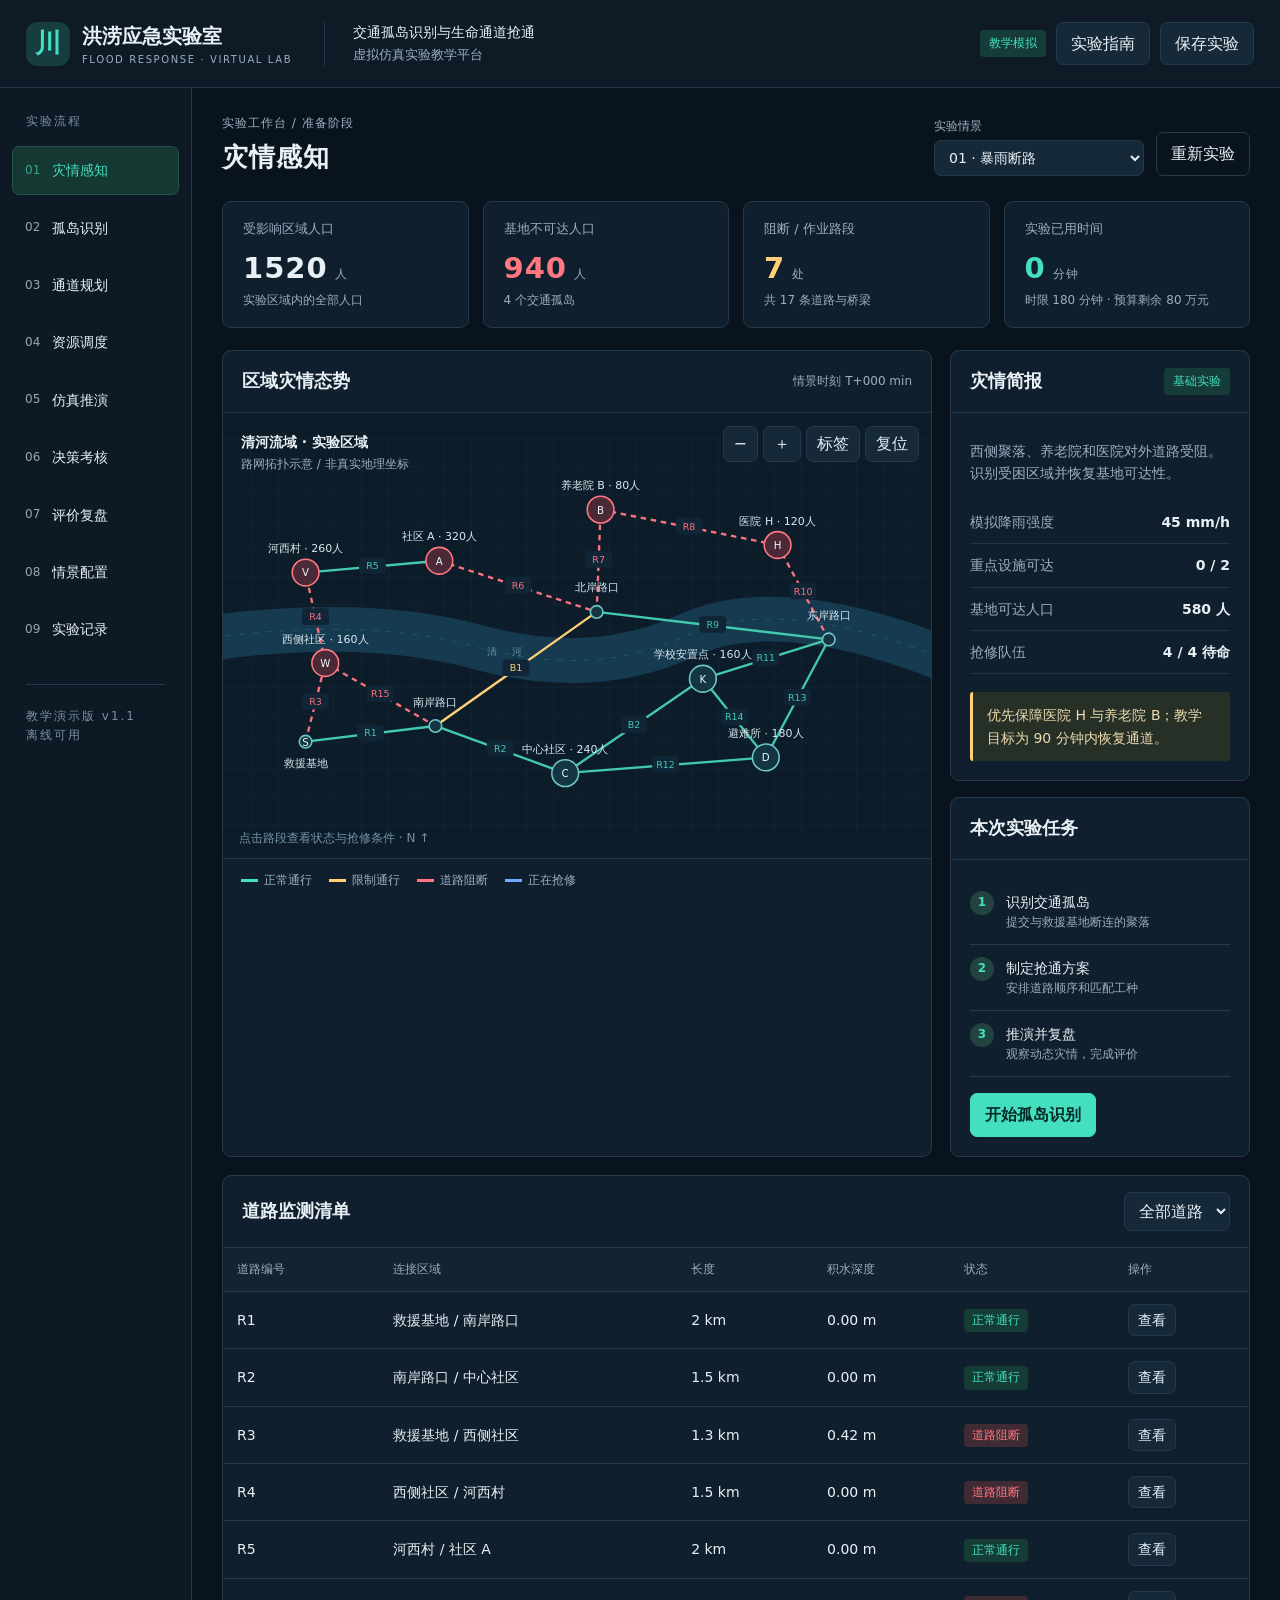
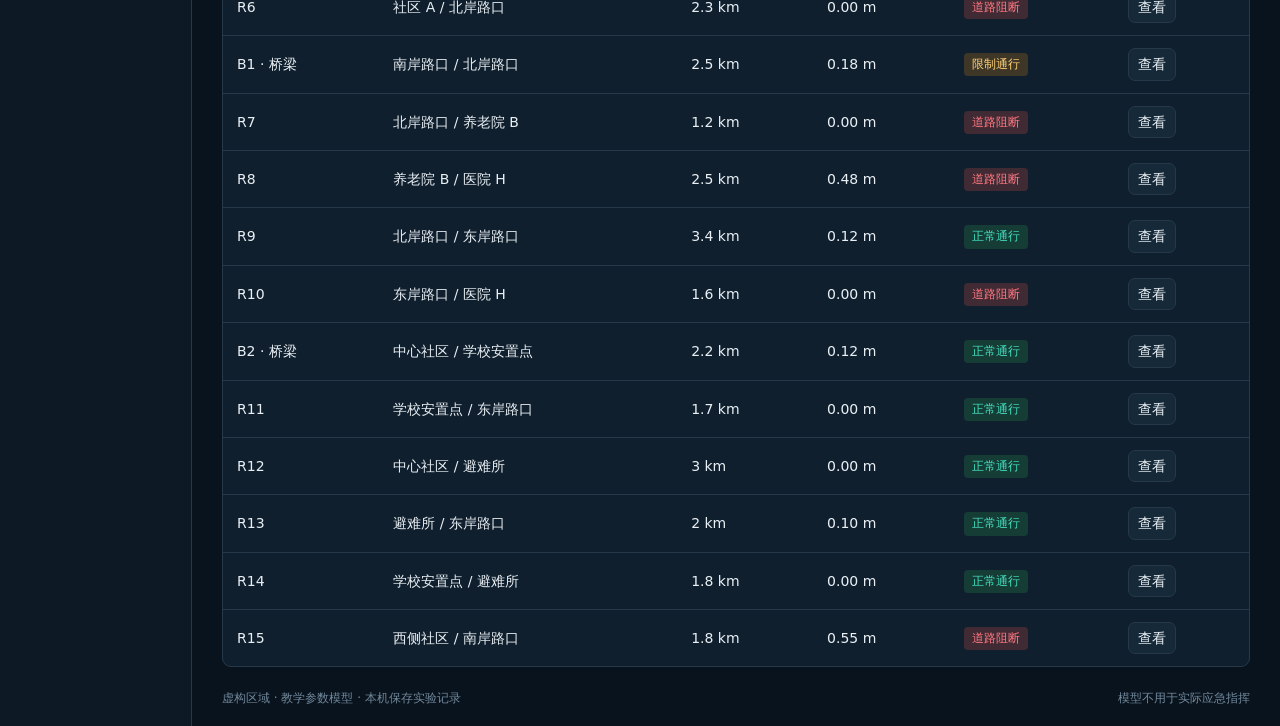
==== index.html @ a4cff1d1 "Add files via upload" ====
<!doctype html>
<html lang="zh-CN"><head><meta charset="UTF-8"><meta name="viewport" content="width=device-width,initial-scale=1"><meta name="description" content="洪涝灾害交通孤岛识别与生命通道抢通虚拟仿真实验教学平台"><title>洪涝应急 · 虚拟仿真实验教学平台</title><link rel="icon" href="data:image/svg+xml,%3Csvg xmlns='http://www.w3.org/2000/svg' viewBox='0 0 32 32'%3E%3Crect width='32' height='32' rx='8' fill='%230b2030'/%3E%3Cpath d='M6 23L14 8h5l7 15M10 18h13' fill='none' stroke='%2343dfbf' stroke-width='3'/%3E%3C/svg%3E"><link rel="stylesheet" href="style.css"><link rel="stylesheet" href="assessment.css"></head>
<body><header><a class="brand" href="#overview"><span class="brandmark">川</span><span>洪涝应急实验室<small>FLOOD RESPONSE · VIRTUAL LAB</small></span></a><div class="platform-name">交通孤岛识别与生命通道抢通<br><span>虚拟仿真实验教学平台</span></div><div class="header-actions"><span class="tag">教学模拟</span><button data-action="help">实验指南</button><button data-action="save">保存实验</button></div></header>
<div class="shell"><nav aria-label="实验模块" id="nav"></nav><main><div class="topline"><div><div class="eyebrow" id="breadcrumb">实验工作台 / 灾情感知</div><h1 id="page-title">灾情总览</h1></div><div class="experiment-controls"><label>实验情景<select id="scenario" aria-label="实验情景"></select></label><button data-action="reset" class="subtle">重新实验</button></div></div><section id="metrics" class="metrics" aria-label="实时指标"></section><div id="content"></div><footer>虚构区域 · 教学参数模型 · 本机保存实验记录 <span>模型不用于实际应急指挥</span></footer></main></div>
<div id="toast" role="status" aria-live="polite"></div><dialog id="dialog"><div id="dialog-content"></div><button data-action="close-dialog" class="dialog-close" aria-label="关闭">×</button></dialog><input type="file" id="import-file" accept="application/json,.json" hidden><script src="engine.js"></script><script src="assessment.js"></script><script src="assessment-ui.js"></script><script src="app.js"></script></body></html>
---- style.css ----
:root{color-scheme:dark;--bg:#09131d;--panel:#101f2d;--panel2:#142637;--line:#26394a;--text:#e9f0f5;--muted:#9aafbf;--accent:#43dfbf;--blue:#6faaff;--red:#ff7881;--amber:#ffd078}*{box-sizing:border-box}body{margin:0;background:var(--bg);color:var(--text);font:16px/1.6 'Microsoft YaHei','PingFang SC',system-ui,sans-serif}button,input,select,textarea{font:inherit}button,select,input,textarea{border:1px solid var(--line);background:#162938;color:var(--text);border-radius:7px}button{cursor:pointer;padding:8px 14px;transition:background .15s,border-color .15s}button:hover{background:#244254;border-color:#628297}button:disabled{cursor:not-allowed;opacity:.45}button.primary{background:var(--accent);border-color:var(--accent);color:#062a25;font-weight:700}button.danger{color:var(--red)}button.subtle{background:transparent}button.small{padding:4px 9px;font-size:14px}input,select{padding:8px 10px;max-width:100%}input[type=checkbox]{accent-color:var(--accent);width:18px;height:18px}input[type=range]{padding:0;width:100%;accent-color:var(--accent)}textarea{padding:12px;width:100%;min-height:110px;resize:vertical}a{color:inherit;text-decoration:none}:focus-visible{outline:2px solid var(--accent);outline-offset:4px}header{min-height:88px;padding:16px 26px;display:flex;align-items:center;gap:32px;border-bottom:1px solid var(--line);background:#0e1b27}.brand{display:flex;gap:12px;align-items:center;font-size:20px;font-weight:700;white-space:nowrap}.brandmark{display:grid;place-items:center;background:#163e40;color:var(--accent);font-size:26px;width:44px;height:44px;border-radius:12px}.brand small{display:block;font-size:10px;letter-spacing:1.6px;color:var(--muted);font-weight:400}.platform-name{font-size:14px;border-left:1px solid var(--line);padding-left:28px}.platform-name span{color:var(--muted);font-size:13px}.header-actions{margin-left:auto;display:flex;align-items:center;gap:10px}.tag{font-size:12px;padding:4px 9px;background:#153c39;color:var(--accent);border-radius:4px;white-space:nowrap}.shell{display:grid;grid-template-columns:192px minmax(0,1fr);min-height:calc(100vh - 89px)}nav{padding:24px 12px;background:#0d1924;border-right:1px solid var(--line)}.nav-caption{font-size:12px;letter-spacing:2px;color:#7991a3;margin:0 14px 15px}nav button{display:flex;width:100%;text-align:left;align-items:center;gap:12px;margin-bottom:9px;background:transparent;border:1px solid transparent;padding:12px;font-size:14px}nav button.active{background:#163833;color:var(--accent);border-color:#265149}nav .num{font-size:12px;opacity:.65}nav .nav-bottom{margin-top:30px;border-top:1px solid var(--line);padding-top:22px}main{min-width:0;padding:26px 30px 12px}.topline{display:flex;align-items:center;justify-content:space-between;gap:20px;margin-bottom:22px}.eyebrow{color:var(--muted);font-size:12px;letter-spacing:1px}h1{font-size:26px;margin:4px 0 0;letter-spacing:1px}h2{font-size:18px;margin:0}h3{font-size:16px;margin:0 0 12px}p{margin:8px 0 16px}.experiment-controls{display:flex;align-items:end;gap:12px}.experiment-controls label{display:grid;gap:4px;color:var(--muted);font-size:12px}.experiment-controls select{font-size:14px;min-width:210px}.metrics{display:grid;grid-template-columns:repeat(4,1fr);gap:14px;margin-bottom:22px}.metric{padding:17px 20px;background:var(--panel);border:1px solid var(--line);border-radius:9px}.metric .label{font-size:13px;color:var(--muted)}.metric strong{display:block;font-size:29px;font-weight:600;letter-spacing:1px;margin-top:5px}.metric small{font-size:12px;margin-left:7px;font-weight:400;color:var(--muted)}.metric .sub{font-size:12px;color:var(--muted)}.red{color:var(--red)}.green{color:var(--accent)}.amber{color:var(--amber)}.blue{color:var(--blue)}.workspace{display:grid;grid-template-columns:minmax(0,1fr) 300px;gap:18px}.panel{border:1px solid var(--line);border-radius:9px;background:var(--panel);overflow:hidden}.panel-head{padding:16px 19px;display:flex;align-items:center;justify-content:space-between;gap:10px;border-bottom:1px solid var(--line)}.panel-head small{color:var(--muted);font-size:12px}.panel-body{padding:19px}.map-panel{position:relative;min-height:445px;background:#0c1c29}.map-header{position:absolute;top:16px;left:18px;z-index:1;pointer-events:none}.map-header strong{font-size:14px}.map-header small{display:block;color:var(--muted);font-size:12px}.map-actions{position:absolute;right:12px;top:13px;display:flex;gap:5px;z-index:1}.map-actions button{padding:4px 10px}.map{width:100%;height:445px;display:block}.map text{font-family:inherit;pointer-events:none}.map .edge{cursor:pointer}.map .edge:hover .road{stroke-width:8}.map .node{cursor:pointer}.map .node:hover circle{stroke:#fff;stroke-width:3}.map-caption{position:absolute;bottom:10px;left:16px;font-size:12px;color:#7492a9}.legend{display:flex;flex-wrap:wrap;gap:17px;padding:12px 18px;font-size:12px;color:var(--muted);border-top:1px solid var(--line)}.legend i{display:inline-block;width:17px;height:3px;vertical-align:middle;margin-right:6px;background:var(--accent)}.legend .blocked{background:var(--red)}.legend .limited{background:var(--amber)}.legend .repair{background:var(--blue)}.stack{display:grid;gap:16px;align-content:start}.stat-row{display:flex;justify-content:space-between;align-items:center;padding:10px 0;border-bottom:1px solid #233340;font-size:14px;gap:12px}.stat-row:last-child{border:0}.stat-row span:first-child{color:var(--muted)}.notice{padding:12px 14px;background:#263026;border-left:3px solid var(--amber);font-size:14px;color:#eddaaf;border-radius:3px}.hint{color:var(--muted);font-size:14px}.muted{color:var(--muted)}.actions{display:flex;gap:9px;flex-wrap:wrap;align-items:center;margin-top:16px}.actions:first-child{margin-top:0}.two-col{display:grid;grid-template-columns:1fr 1fr;gap:18px}.three-col{display:grid;grid-template-columns:repeat(3,1fr);gap:16px}.spaced{margin-top:18px}.table-wrap{overflow:auto}table{border-collapse:collapse;width:100%;font-size:14px}th,td{padding:12px 14px;text-align:left;border-bottom:1px solid var(--line);white-space:nowrap}th{font-size:12px;color:var(--muted);font-weight:400;background:#122331}tr:last-child td{border:0}td input{width:80px}td select{max-width:140px}.badge{display:inline-flex;font-size:12px;gap:5px;padding:2px 8px;border-radius:4px;background:#213547}.badge.blocked{color:var(--red);background:#402a34}.badge.open{color:var(--accent);background:#163c36}.badge.limited{color:var(--amber);background:#3e3727}.badge.repair{color:var(--blue);background:#203953}.select-card{display:flex;align-items:center;gap:12px;padding:14px;border:1px solid var(--line);border-radius:7px;margin-bottom:10px;background:#142533}.select-card:has(input:checked){border-color:var(--accent);background:#173932}.select-card small{display:block;color:var(--muted);font-size:12px}.route-result{border:1px solid #2f6960;padding:16px;border-radius:7px;background:#123630;margin-top:18px}.form-grid{display:grid;grid-template-columns:1fr 1fr;gap:16px}.field{display:grid;gap:7px;font-size:14px}.field span{color:var(--muted)}.field.full{grid-column:1/-1}.form-grid input{width:100%}.order-list{list-style:none;padding:0;margin:0}.order-list li{display:flex;align-items:center;gap:12px;padding:13px 0;border-bottom:1px solid var(--line)}.order-list .order{color:var(--accent);font-size:20px;width:28px}.order-list .grow{flex:1}.grow small{display:block;color:var(--muted);font-size:12px}.log{max-height:280px;overflow:auto}.log-item{border-left:2px solid #365361;padding:3px 12px 15px;font-size:14px}.log-item time{display:block;font-size:12px;color:var(--accent)}progress{width:100%;height:7px;accent-color:var(--accent)}.crew{padding:14px;background:#142636;border-radius:7px;margin-bottom:12px}.crew-top{display:flex;justify-content:space-between;gap:10px;font-size:14px;margin-bottom:6px}.crew small{font-size:12px;color:var(--muted)}.simulation-toolbar{display:flex;gap:10px;align-items:center;flex-wrap:wrap;padding:16px;background:#142938;border-bottom:1px solid var(--line)}.clock{font:600 24px/1.3 Consolas,monospace;color:var(--accent);margin-right:auto}.clock small{font:12px 'Microsoft YaHei';color:var(--muted);display:block}.chart{width:100%;height:160px}.score{font-size:64px;font-weight:600;color:var(--accent);line-height:1.2}.score small{font-size:18px;color:var(--muted)}.score-card{text-align:center;padding:30px 20px;background:radial-gradient(ellipse at top,#194740,#101f2d 80%)}.score-bars>div{margin:15px 0}.score-bars .row{display:flex;justify-content:space-between;font-size:14px;margin-bottom:6px}.quiz-option{display:block;padding:9px 0;font-size:14px}.quiz-option input{margin-right:10px}.empty{padding:35px 18px;text-align:center;color:var(--muted)}footer{display:flex;justify-content:space-between;gap:12px;color:#71889b;font-size:12px;padding:22px 0 5px}#toast{position:fixed;bottom:30px;left:50%;transform:translateX(-50%);background:#e2fff5;color:#10382f;border-radius:8px;padding:12px 20px;box-shadow:0 12px 40px #0008;z-index:10;display:none;max-width:90vw}dialog{max-width:760px;width:calc(100% - 36px);max-height:85vh;border:1px solid #3c5e73;border-radius:12px;background:#101f2d;color:var(--text);padding:30px;box-shadow:0 30px 100px #0009}dialog::backdrop{background:#030c15b8;backdrop-filter:blur(4px)}.dialog-close{position:absolute;top:10px;right:12px;border:0;background:transparent;font-size:24px;padding:0 8px}dialog h2{padding-right:25px;margin-bottom:16px}dialog li{margin-bottom:8px}.scenario-card{padding:20px;cursor:pointer}.scenario-card.selected{border-color:var(--accent);background:#15342f}.scenario-card .level{font-size:12px;color:var(--accent);margin-bottom:8px}.scenario-card h3{margin-bottom:8px}.scenario-card p{font-size:14px;color:var(--muted)}.task-check{display:flex;gap:12px;align-items:flex-start;padding:12px 0;font-size:14px;border-bottom:1px solid var(--line)}.task-check b{display:grid;place-items:center;flex-shrink:0;width:24px;height:24px;border-radius:50%;background:#21453e;color:var(--accent);font-size:12px}.task-check small{display:block;color:var(--muted)}.inline-label{display:flex;gap:8px;align-items:center;font-size:14px}.section-intro{margin:0 0 18px;color:var(--muted);font-size:14px}.view-tabs{display:flex;gap:6px;margin-bottom:18px}.view-tabs button.active{color:var(--accent);border-color:var(--accent)}@media(min-width:1600px){main{padding:30px 40px}.map{height:540px}.workspace{grid-template-columns:minmax(0,1fr) 330px}}@media(max-width:1150px){.shell{grid-template-columns:150px minmax(0,1fr)}main{padding:20px}.workspace{grid-template-columns:minmax(0,1fr)}.stack{grid-template-columns:1fr 1fr}.platform-name{display:none}.metric{padding:13px}.metric strong{font-size:25px}.three-col{grid-template-columns:1fr}.header-actions .tag{display:none}}@media(max-width:760px){header{padding:12px;gap:10px;flex-wrap:wrap}.brand{font-size:18px}.header-actions{gap:6px}.header-actions button{font-size:12px;padding:7px}.shell{display:block}nav{display:flex;overflow:auto;padding:10px;gap:6px;border-right:0;border-bottom:1px solid var(--line)}nav button{width:auto;margin:0;white-space:nowrap;padding:8px;font-size:12px}nav .num,.nav-caption,.nav-bottom{display:none!important}main{padding:16px 12px}.topline{align-items:start;flex-direction:column;gap:12px}h1{font-size:23px}.experiment-controls{width:100%}.experiment-controls label{flex:1}.experiment-controls select{min-width:0;width:100%}.metrics{grid-template-columns:1fr 1fr;gap:9px}.metric{padding:12px}.metric strong{font-size:24px}.stack,.two-col,.form-grid{grid-template-columns:1fr}.map{height:340px}.map-panel{min-height:340px}.panel-head{padding:13px}.panel-body{padding:14px}.map-header{top:12px;left:12px}.map-actions{top:10px;right:8px}.map-actions button{font-size:12px;padding:3px 7px}footer{flex-direction:column;font-size:12px}.clock{width:100%}.form-grid .full{grid-column:auto}.score{font-size:50px}}@media print{header,nav,.topline,.metrics,footer,button{display:none!important}body,main,.panel{background:white;color:black}.shell{display:block}.two-col,.workspace{display:block}.panel{border:1px solid #aaa;margin-bottom:15px}main{padding:0}.hint,.muted{color:#555}}
---- assessment.css ----
.assessment-banner{display:flex;justify-content:space-between;align-items:center;gap:15px;margin-bottom:18px;padding:20px;border:1px solid #397667;border-radius:9px;background:#12352e}.decision-options{display:grid;gap:13px;margin-top:22px}.decision-option{text-align:left;padding:18px;background:#152b3b;white-space:normal}.decision-option b{display:flex;gap:12px;align-items:center;font-size:16px}.decision-option b span{display:grid;place-items:center;width:28px;height:28px;background:#24463f;color:var(--accent);border-radius:5px;flex-shrink:0}.decision-option p{margin:8px 0;font-size:14px;color:var(--muted)}.decision-option small{font-size:12px;color:var(--amber)}.decision-option:hover{border-color:var(--accent)}.assessment-review{border-bottom:1px solid var(--line);padding:15px 0}.wrap-cell{white-space:normal;min-width:200px}.exam-ribbon{display:flex;justify-content:space-between;align-items:center;gap:10px;padding:10px 15px;border:1px solid #496050;background:#21382f;color:#d0ebd9;font-size:14px;border-radius:7px;margin-bottom:18px}.score-bars .hint{font-size:14px;margin-top:8px}@media(max-width:760px){.assessment-banner,.exam-ribbon{align-items:flex-start;flex-direction:column}.decision-option{padding:14px}.assessment-banner h2{font-size:18px}}
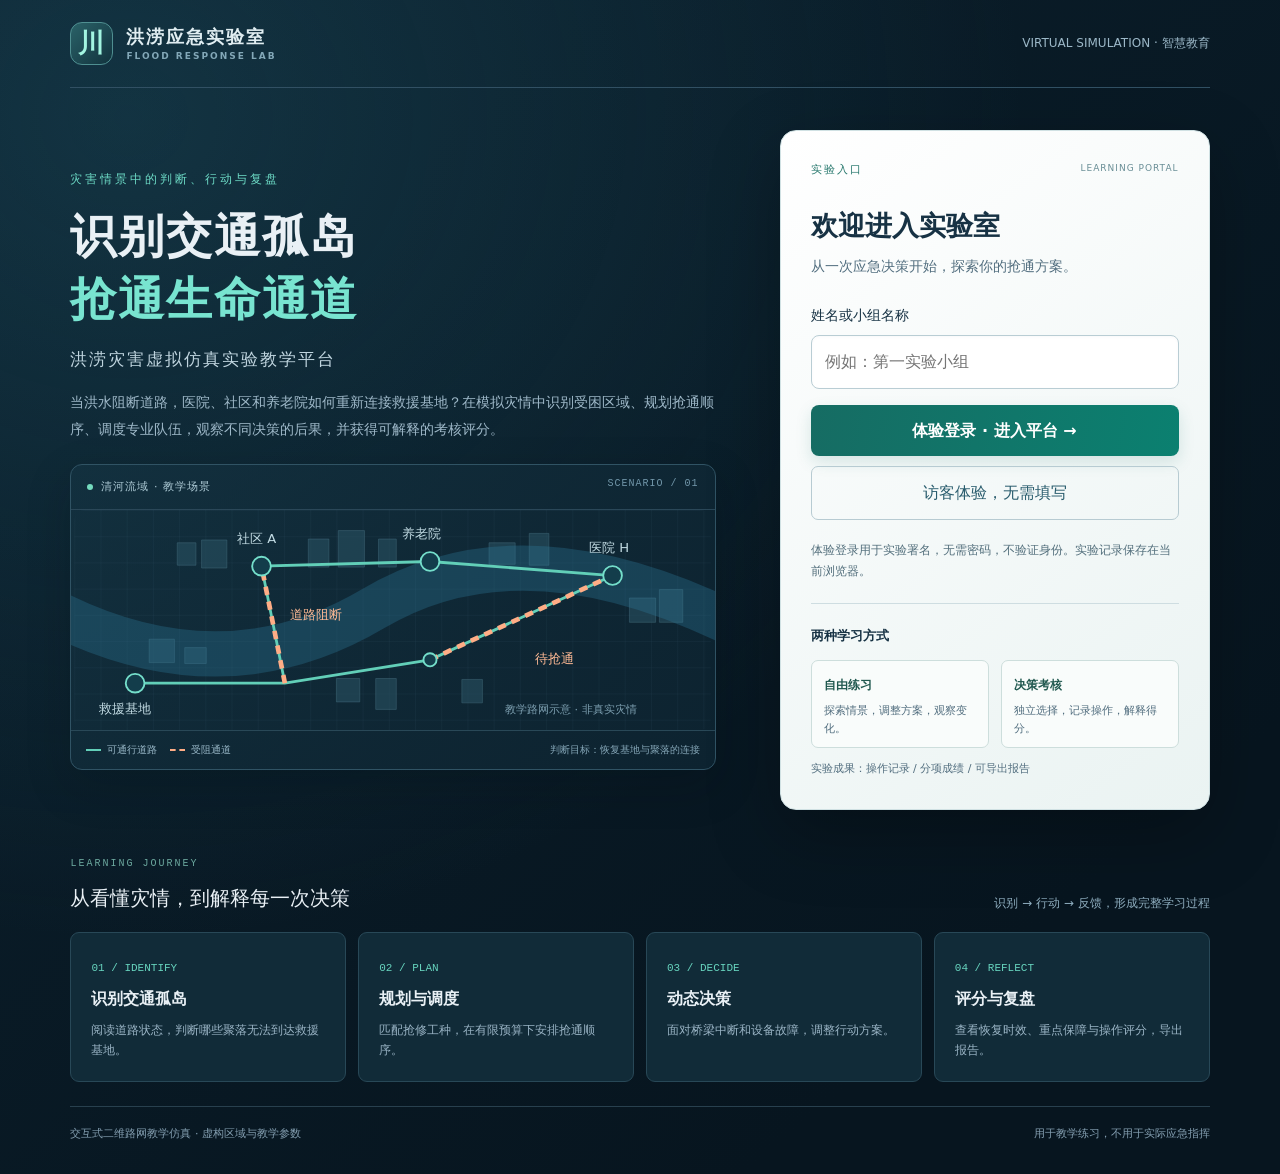
==== commit 4fdba8f0: "Add files via upload" ====
--- a/index.html
+++ b/index.html
@@ -1,5 +1,8 @@
 <!doctype html>
-<html lang="zh-CN"><head><meta charset="UTF-8"><meta name="viewport" content="width=device-width,initial-scale=1"><meta name="description" content="洪涝灾害交通孤岛识别与生命通道抢通虚拟仿真实验教学平台"><title>洪涝应急 · 虚拟仿真实验教学平台</title><link rel="icon" href="data:image/svg+xml,%3Csvg xmlns='http://www.w3.org/2000/svg' viewBox='0 0 32 32'%3E%3Crect width='32' height='32' rx='8' fill='%230b2030'/%3E%3Cpath d='M6 23L14 8h5l7 15M10 18h13' fill='none' stroke='%2343dfbf' stroke-width='3'/%3E%3C/svg%3E"><link rel="stylesheet" href="style.css"><link rel="stylesheet" href="assessment.css"></head>
-<body><header><a class="brand" href="#overview"><span class="brandmark">川</span><span>洪涝应急实验室<small>FLOOD RESPONSE · VIRTUAL LAB</small></span></a><div class="platform-name">交通孤岛识别与生命通道抢通<br><span>虚拟仿真实验教学平台</span></div><div class="header-actions"><span class="tag">教学模拟</span><button data-action="help">实验指南</button><button data-action="save">保存实验</button></div></header>
+<html lang="zh-CN"><head><meta charset="UTF-8"><meta name="viewport" content="width=device-width,initial-scale=1"><meta name="description" content="洪涝灾害交通孤岛识别与生命通道抢通虚拟仿真实验教学平台"><title>洪涝应急 · 虚拟仿真实验教学平台</title><link rel="icon" href="data:image/svg+xml,%3Csvg xmlns='http://www.w3.org/2000/svg' viewBox='0 0 32 32'%3E%3Crect width='32' height='32' rx='8' fill='%230b2030'/%3E%3Cpath d='M6 23L14 8h5l7 15M10 18h13' fill='none' stroke='%2343dfbf' stroke-width='3'/%3E%3C/svg%3E"><link rel="stylesheet" href="style.css"><link rel="stylesheet" href="assessment.css"><link rel="stylesheet" href="home.css"><link rel="stylesheet" href="login.css"><link rel="stylesheet" href="login-polish.css"></head>
+<body class="welcome-open"><header><a class="brand" href="#overview"><span class="brandmark">川</span><span>洪涝应急实验室<small>FLOOD RESPONSE · VIRTUAL LAB</small></span></a><div class="platform-name">交通孤岛识别与生命通道抢通<br><span>虚拟仿真实验教学平台</span></div><div class="header-actions"><span class="tag">教学模拟</span><button data-action="help">实验指南</button><button data-action="save">保存实验</button></div></header>
 <div class="shell"><nav aria-label="实验模块" id="nav"></nav><main><div class="topline"><div><div class="eyebrow" id="breadcrumb">实验工作台 / 灾情感知</div><h1 id="page-title">灾情总览</h1></div><div class="experiment-controls"><label>实验情景<select id="scenario" aria-label="实验情景"></select></label><button data-action="reset" class="subtle">重新实验</button></div></div><section id="metrics" class="metrics" aria-label="实时指标"></section><div id="content"></div><footer>虚构区域 · 教学参数模型 · 本机保存实验记录 <span>模型不用于实际应急指挥</span></footer></main></div>
-<div id="toast" role="status" aria-live="polite"></div><dialog id="dialog"><div id="dialog-content"></div><button data-action="close-dialog" class="dialog-close" aria-label="关闭">×</button></dialog><input type="file" id="import-file" accept="application/json,.json" hidden><script src="engine.js"></script><script src="assessment.js"></script><script src="assessment-ui.js"></script><script src="app.js"></script></body></html>
+<div id="toast" role="status" aria-live="polite"></div><dialog id="dialog"><div id="dialog-content"></div><button data-action="close-dialog" class="dialog-close" aria-label="关闭">×</button></dialog><input type="file" id="import-file" accept="application/json,.json" hidden><script src="engine.js"></script><script src="assessment.js"></script><script src="assessment-ui.js"></script><script src="app.js"></script><script src="login.js"></script></body></html>
+
+
+
--- a/home.css
+++ b/home.css
@@ -0,0 +1,2 @@
+.home-intro{display:grid;grid-template-columns:1.3fr 1fr;gap:36px;padding:36px;margin-bottom:18px;border:1px solid #31586a;border-radius:12px;background:radial-gradient(ellipse at 90% 5%,#174655 0,transparent 65%),#102431;position:relative;overflow:hidden}
+.home-kicker{font-size:12px;letter-spacing:3px;color:#91d9d0}.home-copy h2{font-size:clamp(25px,2.5vw,40px);line-height:1.45;margin:16px 0;letter-spacing:1px}.home-copy em{font-style:normal;color:#71e6cf}.home-copy p{color:#b5cbd7;line-height:1.8;font-size:14px}.home-copy small{display:block;color:#95adbd;font-size:12px;margin-top:15px}.home-question{padding:25px;border:1px solid #3c6577;border-radius:8px;background:#0c202ca6;align-self:center}.home-question>span{font-size:12px;color:#95c7d0}.home-question h3{font-size:23px;line-height:1.55;margin:14px 0}.home-question p{font-size:14px;color:#afc6d2;line-height:1.8}.home-facts{display:grid;grid-template-columns:repeat(3,1fr);gap:12px;border-top:1px solid #315062;padding-top:15px}.home-facts div{font-size:12px;color:#9db6c5}.home-facts b{display:block;font:28px/1.4 Consolas,monospace;color:#76e5cf}.home-flow{display:grid;grid-template-columns:repeat(4,1fr);gap:12px;margin-bottom:26px}.home-flow>div{display:flex;align-items:center;gap:12px;background:#112633;padding:16px;border-radius:8px;border:1px solid #294452}.home-flow b{font:22px Consolas,monospace;color:#5abda9}.home-flow span{font-size:14px}.home-flow small{display:block;font-size:12px;color:#98aebb;margin-top:5px}@media(max-width:1100px){.home-intro{grid-template-columns:1fr;gap:20px;padding:24px}.home-flow{grid-template-columns:repeat(2,1fr)}}@media(max-width:520px){.home-intro{padding:20px}.home-question{padding:18px}.home-flow{grid-template-columns:1fr}.home-copy .actions button{flex:1;white-space:nowrap}.home-question h3{font-size:21px}}
--- a/login.css
+++ b/login.css
@@ -0,0 +1 @@
+body.welcome-open{background:#081924}.welcome{display:none}.welcome-open .welcome{display:block}.welcome-open>header,.welcome-open>.shell{display:none}.welcome{min-height:100vh;background:radial-gradient(ellipse at 25% 30%,#19475a80,transparent 55%);padding:0 5vw 32px}.welcome-top{display:flex;align-items:center;justify-content:space-between;padding:25px 0;border-bottom:1px solid #315063;gap:16px}.welcome-top strong{font-size:18px;letter-spacing:2px}.welcome-top span{font-size:12px;color:#9cb8c8}.welcome-layout{max-width:1420px;margin:52px auto 32px;display:grid;grid-template-columns:minmax(0,1.55fr) minmax(300px,1fr);gap:6vw;align-items:center}.welcome-eyebrow{color:#6ddbc6;letter-spacing:3px;font-size:12px}.welcome h1{font-size:clamp(30px,3.5vw,54px);line-height:1.35;letter-spacing:1px;margin:18px 0}.welcome h1 em{color:#78e4d0;font-style:normal}.welcome-subtitle{font-size:18px;color:#c0d5df;letter-spacing:2px}.welcome-description{max-width:650px;color:#9fb9c9;font-size:15px;line-height:1.9}.welcome-map{width:100%;max-height:255px;margin-top:10px}.welcome-map text{font-family:inherit}.login-card{background:#f0f6f7;color:#173244;border-radius:16px;padding:34px;box-shadow:0 24px 80px #0004;border-top:4px solid #66d9bf}.login-card h2{font-size:27px;margin-bottom:7px}.login-card p{color:#526e7f;font-size:14px;line-height:1.7}.login-card label{display:block;font-size:14px;margin:25px 0 9px}.login-card input{width:100%;background:white;border:1px solid #b9cdd4;color:#173244;padding:13px}.login-card button{width:100%;padding:13px;margin-top:16px}.login-card button.primary{background:#126c61;color:white;border-color:#126c61}.login-card .guest-entry{background:transparent;color:#295c6d;border-color:#b7cbd2;margin-top:10px}.login-card .login-note{font-size:12px;margin:20px 0 0;color:#536f7c}.login-divider{border-top:1px solid #cedde1;margin-top:24px;padding-top:20px}.login-divider b{font-size:13px}.login-divider p{font-size:12px;margin:6px 0 0}.welcome-steps{max-width:1420px;margin:0 auto;display:grid;grid-template-columns:repeat(4,1fr);border-top:1px solid #315063;border-bottom:1px solid #315063}.welcome-steps article{padding:22px 20px;border-right:1px solid #315063}.welcome-steps article:last-child{border:0}.welcome-steps b{font:13px Consolas,monospace;color:#67d4be}.welcome-steps h3{font-size:16px;margin:8px 0}.welcome-steps p{font-size:13px;line-height:1.7;color:#9ab4c5;margin:0}.welcome-bottom{max-width:1420px;margin:24px auto 0;color:#849fb1;font-size:12px;display:flex;justify-content:space-between;gap:12px}.welcome [hidden]{display:none!important}@media(max-width:900px){.welcome-layout{grid-template-columns:1fr;gap:25px;margin-top:32px}.login-card{max-width:580px;width:100%;justify-self:center}.welcome-steps{grid-template-columns:1fr 1fr}.welcome-steps article:nth-child(2){border-right:0}.welcome-top span{display:none}}@media(max-width:480px){.welcome{padding:0 20px 24px}.login-card{padding:24px}.welcome-steps article{padding:18px 12px}.welcome-bottom{flex-direction:column}.welcome h1{font-size:31px}.welcome-subtitle{font-size:15px}}
--- a/login-polish.css
+++ b/login-polish.css
@@ -0,0 +1 @@
+.welcome{background:radial-gradient(ellipse at 10% 10%,#20556760,transparent 55%),linear-gradient(140deg,#0b202d,#07151f 80%);padding-left:5.5vw;padding-right:5.5vw}.welcome-top{max-width:1420px;margin:auto;padding:22px 0}.welcome-top strong{display:flex;align-items:center;gap:13px}.welcome-top .welcome-brandmark{display:grid;place-items:center;width:43px;height:43px;border:1px solid #4f8f91;border-radius:12px;background:linear-gradient(135deg,#2a6268,#12333e);color:#a3f5e1;font-size:26px}.welcome-top .welcome-brandtext{font-size:18px;color:#e0edf1;line-height:1.5}.welcome-brandtext small{display:block;font-size:9px;letter-spacing:2px;color:#83a8b8}.welcome-layout{gap:5vw;margin:42px auto 38px;grid-template-columns:minmax(0,1.5fr) minmax(330px,1fr)}.welcome h1{font-weight:700;letter-spacing:2px;margin:16px 0;font-size:clamp(34px,3.6vw,54px)}.welcome-description{line-height:1.9;font-size:14px;margin-bottom:22px}.welcome-subtitle{font-size:17px}.welcome-scene{border:1px solid #305364;border-radius:12px;background:linear-gradient(135deg,#143342b3,#0d2330);overflow:hidden;box-shadow:0 16px 45px #020d1433}.scene-heading{display:flex;justify-content:space-between;gap:12px;padding:13px 16px;border-bottom:1px solid #2a4758;font-size:11px;letter-spacing:1px;color:#acc9d4}.scene-heading>span:last-child{color:#7297aa;font:10px Consolas,monospace}.scene-heading i{display:inline-block;width:6px;height:6px;background:#74dbbe;border-radius:50%;margin-right:8px}.welcome-map{display:block;margin:0;width:100%;max-height:220px}.scene-legend{display:flex;flex-wrap:wrap;gap:13px;font-size:10px;color:#9ab9c9;padding:11px 15px;border-top:1px solid #294857}.scene-legend i{display:inline-block;width:15px;border-top:2px solid #62cfb8;vertical-align:middle;margin-right:6px}.scene-legend i.broken{border-top:2px dashed #ffad86}.scene-legend span:last-child{margin-left:auto;color:#85a6b7}.login-card{padding:30px;border:1px solid #d0e1e3;border-radius:16px;background:linear-gradient(145deg,#fff,#eaf3f2);box-shadow:0 24px 70px #0004;position:relative}.entry-label{display:flex;justify-content:space-between;color:#26776c;font-size:11px;letter-spacing:2px;margin-bottom:25px}.entry-label span:last-child{font-size:9px;color:#688d95;letter-spacing:1px}.login-card h2{font-size:27px}.login-card input{border-radius:8px;box-shadow:inset 0 1px 3px #24445108}.login-card button.primary{background:linear-gradient(100deg,#166c63,#0b8070);box-shadow:0 6px 16px #166c6326;border:0;border-radius:8px}.login-card button.primary:hover{background:#0b5a50}.login-card .guest-entry:hover{background:#e1eeeb}.login-card .login-note{line-height:1.8}.login-divider{margin-top:20px;padding-top:18px}.learning-modes{display:grid;grid-template-columns:1fr 1fr;gap:12px;margin-top:12px}.learning-modes>div{padding:10px 12px;border:1px solid #cddedc;border-radius:7px;background:#f9fcfb}.learning-modes span{font-size:12px;font-weight:600;color:#20584f}.learning-modes p{font-size:11px!important;line-height:1.6!important}.login-divider .entry-output{margin-top:12px;font-size:11px}.journey-heading{max-width:1420px;margin:0 auto 18px;display:flex;justify-content:space-between;align-items:end;gap:18px}.journey-heading span{font:10px Consolas,monospace;letter-spacing:2px;color:#6ca99f}.journey-heading h2{font-size:20px;font-weight:500;margin-top:8px}.journey-heading p{font-size:12px;color:#8faebf;margin:0}.welcome-steps{border:0;gap:12px}.welcome-steps article{background:#112b38;border:1px solid #284857!important;border-radius:9px;padding:20px}.welcome-steps article:hover{border-color:#52867f!important}.welcome-steps b{font-size:11px}.welcome-steps p{font-size:12px}.welcome-bottom{padding-top:18px;border-top:1px solid #28404e;font-size:11px}@media(max-width:1000px){.welcome-layout{grid-template-columns:1fr;gap:28px}.welcome-map{max-height:260px}.welcome-layout>div{max-width:780px}.journey-heading{align-items:start;flex-direction:column;gap:8px}.login-card{max-width:580px}}@media(max-width:480px){.welcome{padding-left:20px;padding-right:20px}.welcome-top .welcome-brandmark,.welcome-top .welcome-brandtext{display:flex}.welcome-top .welcome-brandmark{align-items:center;justify-content:center}.welcome-top .welcome-brandtext{flex-direction:column}.welcome h1{font-size:34px}.welcome-subtitle{font-size:14px;letter-spacing:1px}.welcome-layout{margin-top:28px}.login-card{padding:24px}.scene-legend span:last-child{margin-left:0}.journey-heading h2{font-size:18px}.welcome-steps{gap:8px}.welcome-steps article{padding:15px 12px}.learning-modes{gap:8px}.learning-modes>div{padding:9px}.entry-label{margin-bottom:20px}}
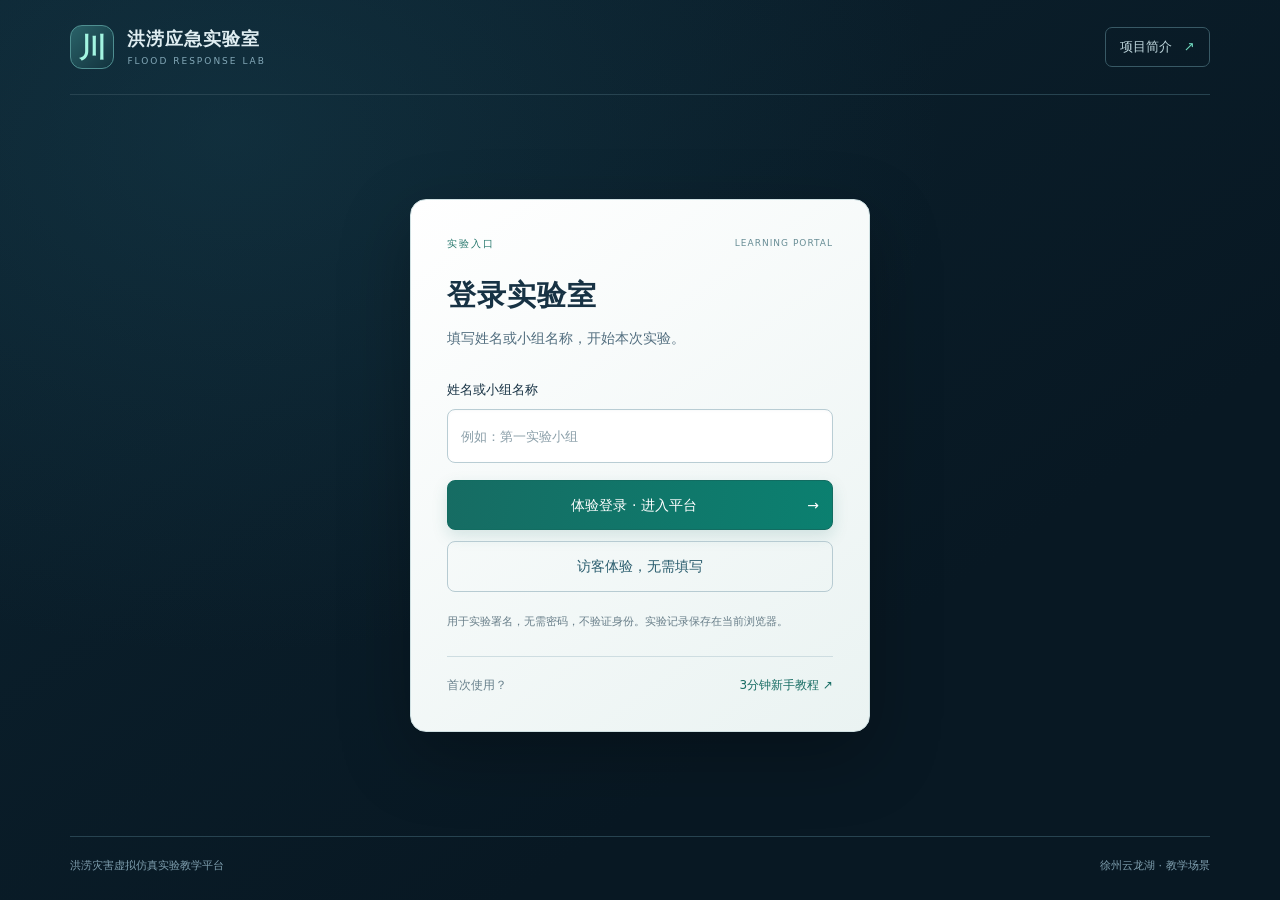
==== commit 7540e751: "Add files via upload" ====
--- a/index.html
+++ b/index.html
@@ -1,8 +1,8 @@
-<!doctype html>
-<html lang="zh-CN"><head><meta charset="UTF-8"><meta name="viewport" content="width=device-width,initial-scale=1"><meta name="description" content="洪涝灾害交通孤岛识别与生命通道抢通虚拟仿真实验教学平台"><title>洪涝应急 · 虚拟仿真实验教学平台</title><link rel="icon" href="data:image/svg+xml,%3Csvg xmlns='http://www.w3.org/2000/svg' viewBox='0 0 32 32'%3E%3Crect width='32' height='32' rx='8' fill='%230b2030'/%3E%3Cpath d='M6 23L14 8h5l7 15M10 18h13' fill='none' stroke='%2343dfbf' stroke-width='3'/%3E%3C/svg%3E"><link rel="stylesheet" href="style.css"><link rel="stylesheet" href="assessment.css"><link rel="stylesheet" href="home.css"><link rel="stylesheet" href="login.css"><link rel="stylesheet" href="login-polish.css"></head>
-<body class="welcome-open"><header><a class="brand" href="#overview"><span class="brandmark">川</span><span>洪涝应急实验室<small>FLOOD RESPONSE · VIRTUAL LAB</small></span></a><div class="platform-name">交通孤岛识别与生命通道抢通<br><span>虚拟仿真实验教学平台</span></div><div class="header-actions"><span class="tag">教学模拟</span><button data-action="help">实验指南</button><button data-action="save">保存实验</button></div></header>
-<div class="shell"><nav aria-label="实验模块" id="nav"></nav><main><div class="topline"><div><div class="eyebrow" id="breadcrumb">实验工作台 / 灾情感知</div><h1 id="page-title">灾情总览</h1></div><div class="experiment-controls"><label>实验情景<select id="scenario" aria-label="实验情景"></select></label><button data-action="reset" class="subtle">重新实验</button></div></div><section id="metrics" class="metrics" aria-label="实时指标"></section><div id="content"></div><footer>虚构区域 · 教学参数模型 · 本机保存实验记录 <span>模型不用于实际应急指挥</span></footer></main></div>
-<div id="toast" role="status" aria-live="polite"></div><dialog id="dialog"><div id="dialog-content"></div><button data-action="close-dialog" class="dialog-close" aria-label="关闭">×</button></dialog><input type="file" id="import-file" accept="application/json,.json" hidden><script src="engine.js"></script><script src="assessment.js"></script><script src="assessment-ui.js"></script><script src="app.js"></script><script src="login.js"></script></body></html>
+<!doctype html>
+<html lang="zh-CN"><head><meta charset="UTF-8"><meta name="viewport" content="width=device-width,initial-scale=1"><meta name="description" content="洪涝灾害交通孤岛识别与生命通道抢通虚拟仿真实验教学平台"><title>徐州洪涝应急 · 协同演练指挥平台</title><link rel="icon" href="data:image/svg+xml,%3Csvg xmlns='http://www.w3.org/2000/svg' viewBox='0 0 32 32'%3E%3Crect width='32' height='32' rx='8' fill='%230b2030'/%3E%3Cpath d='M6 23L14 8h5l7 15M10 18h13' fill='none' stroke='%2343dfbf' stroke-width='3'/%3E%3C/svg%3E"><link rel="stylesheet" href="style.css"><link rel="stylesheet" href="assessment.css"><link rel="stylesheet" href="home.css"><link rel="stylesheet" href="login.css"><link rel="stylesheet" href="login-polish.css"><link rel="stylesheet" href="vendor/maplibre-gl.css"><link rel="stylesheet" href="geo-scene.css"><link rel="stylesheet" href="map-tools.css"><link rel="stylesheet" href="command-ui.css"><link rel="stylesheet" href="workspace.css"><link rel="stylesheet" href="tutorial.css"></head>
+<body class="welcome-open"><header><a class="brand" href="#command"><span class="brandmark">川</span><span>洪涝应急实验室<small>FLOOD RESPONSE · VIRTUAL LAB</small></span></a><div class="platform-name">交通孤岛识别与生命通道抢通<br><span>虚拟仿真实验教学平台</span></div><div class="header-actions"><span class="tag">教学模拟</span><button data-action="help">新手教程</button><button data-action="save">保存实验</button></div></header>
+<div class="shell"><nav aria-label="实验模块" id="nav"></nav><main><div class="topline"><div><div class="eyebrow" id="breadcrumb">实验工作台 / 灾情感知</div><h1 id="page-title">灾情总览</h1></div><div class="experiment-controls"><label>实验情景<select id="scenario" aria-label="实验情景"></select></label><button data-action="reset" class="subtle">重新实验</button></div></div><section id="metrics" class="metrics" aria-label="实时指标"></section><div id="content"></div><footer>徐州地理背景 · 虚拟灾情与教学参数 · 本机保存实验记录 <span>模型不用于实际应急指挥</span></footer></main></div>
+<div id="toast" role="status" aria-live="polite"></div><dialog id="dialog"><div id="dialog-content"></div><button data-action="close-dialog" class="dialog-close" aria-label="关闭">×</button></dialog><input type="file" id="import-file" accept="application/json,.json" hidden><script src="engine.js"></script><script src="assessment.js"></script><script src="assessment-ui.js"></script><script src="vendor/maplibre-gl.js"></script><script src="data/xuzhou-scene-data.js"></script><script src="geo-scene.js"></script><script src="road-routing.js"></script><script src="command-engine.js"></script><script src="command-ui.js"></script><script src="app.js"></script><script src="login.js"></script><script src="tutorial.js"></script></body></html>
 
 
 
--- a/login.css
+++ b/login.css
@@ -1 +1,8 @@
-body.welcome-open{background:#081924}.welcome{display:none}.welcome-open .welcome{display:block}.welcome-open>header,.welcome-open>.shell{display:none}.welcome{min-height:100vh;background:radial-gradient(ellipse at 25% 30%,#19475a80,transparent 55%);padding:0 5vw 32px}.welcome-top{display:flex;align-items:center;justify-content:space-between;padding:25px 0;border-bottom:1px solid #315063;gap:16px}.welcome-top strong{font-size:18px;letter-spacing:2px}.welcome-top span{font-size:12px;color:#9cb8c8}.welcome-layout{max-width:1420px;margin:52px auto 32px;display:grid;grid-template-columns:minmax(0,1.55fr) minmax(300px,1fr);gap:6vw;align-items:center}.welcome-eyebrow{color:#6ddbc6;letter-spacing:3px;font-size:12px}.welcome h1{font-size:clamp(30px,3.5vw,54px);line-height:1.35;letter-spacing:1px;margin:18px 0}.welcome h1 em{color:#78e4d0;font-style:normal}.welcome-subtitle{font-size:18px;color:#c0d5df;letter-spacing:2px}.welcome-description{max-width:650px;color:#9fb9c9;font-size:15px;line-height:1.9}.welcome-map{width:100%;max-height:255px;margin-top:10px}.welcome-map text{font-family:inherit}.login-card{background:#f0f6f7;color:#173244;border-radius:16px;padding:34px;box-shadow:0 24px 80px #0004;border-top:4px solid #66d9bf}.login-card h2{font-size:27px;margin-bottom:7px}.login-card p{color:#526e7f;font-size:14px;line-height:1.7}.login-card label{display:block;font-size:14px;margin:25px 0 9px}.login-card input{width:100%;background:white;border:1px solid #b9cdd4;color:#173244;padding:13px}.login-card button{width:100%;padding:13px;margin-top:16px}.login-card button.primary{background:#126c61;color:white;border-color:#126c61}.login-card .guest-entry{background:transparent;color:#295c6d;border-color:#b7cbd2;margin-top:10px}.login-card .login-note{font-size:12px;margin:20px 0 0;color:#536f7c}.login-divider{border-top:1px solid #cedde1;margin-top:24px;padding-top:20px}.login-divider b{font-size:13px}.login-divider p{font-size:12px;margin:6px 0 0}.welcome-steps{max-width:1420px;margin:0 auto;display:grid;grid-template-columns:repeat(4,1fr);border-top:1px solid #315063;border-bottom:1px solid #315063}.welcome-steps article{padding:22px 20px;border-right:1px solid #315063}.welcome-steps article:last-child{border:0}.welcome-steps b{font:13px Consolas,monospace;color:#67d4be}.welcome-steps h3{font-size:16px;margin:8px 0}.welcome-steps p{font-size:13px;line-height:1.7;color:#9ab4c5;margin:0}.welcome-bottom{max-width:1420px;margin:24px auto 0;color:#849fb1;font-size:12px;display:flex;justify-content:space-between;gap:12px}.welcome [hidden]{display:none!important}@media(max-width:900px){.welcome-layout{grid-template-columns:1fr;gap:25px;margin-top:32px}.login-card{max-width:580px;width:100%;justify-self:center}.welcome-steps{grid-template-columns:1fr 1fr}.welcome-steps article:nth-child(2){border-right:0}.welcome-top span{display:none}}@media(max-width:480px){.welcome{padding:0 20px 24px}.login-card{padding:24px}.welcome-steps article{padding:18px 12px}.welcome-bottom{flex-direction:column}.welcome h1{font-size:31px}.welcome-subtitle{font-size:15px}}
+body.welcome-open{background:#081924}.welcome{display:none}.welcome-open .welcome{display:flex}.welcome-open>header,.welcome-open>.shell{display:none}
+.welcome{min-height:100vh;min-height:100svh;flex-direction:column;padding:0 clamp(22px,5.5vw,90px);background:radial-gradient(ellipse at 18% 15%,#20556745,transparent 48%),linear-gradient(145deg,#0c2330,#081823 70%);color:#dfeef1}
+.welcome-top{width:100%;max-width:1400px;margin:0 auto;padding:25px 0;display:flex;align-items:center;justify-content:space-between;gap:20px;border-bottom:1px solid #274350}
+.welcome a{text-decoration:none}.welcome-brand{display:flex;align-items:center;gap:13px}.welcome-brandmark{width:44px;height:44px;display:grid;place-items:center;border:1px solid #4f8f91;border-radius:12px;background:linear-gradient(135deg,#2a6268,#12333e);color:#a3f5e1;font-size:27px;font-weight:700}.welcome-brandtext{font-size:18px;font-weight:600;line-height:1.45;letter-spacing:1px;color:#dfedf1}.welcome-brandtext small{display:block;margin-top:2px;font-size:9px;font-weight:400;letter-spacing:2px;color:#83a8b8}.welcome-intro-link{font-size:13px;color:#c1d9df;border:1px solid #385965;border-radius:7px;padding:9px 14px;white-space:nowrap}.welcome-intro-link span{margin-left:8px;color:#70d8bd}
+.welcome-layout{flex:1;display:grid;place-items:center;width:100%;padding:48px 0;min-height:560px}.login-card{width:100%;max-width:460px;color:#173244;border:1px solid #d0e1e3;border-radius:16px;background:linear-gradient(145deg,#fff,#eaf3f2);padding:36px;box-shadow:0 24px 70px #0004}.entry-label{display:flex;justify-content:space-between;gap:12px;color:#26776c;font-size:10px;letter-spacing:2px;margin-bottom:24px}.entry-label span:last-child{font-size:9px;color:#688d95;letter-spacing:1px}.login-card h1{font-size:29px;line-height:1.35;margin:0 0 10px;letter-spacing:1px}.login-card p{color:#526e7f;font-size:14px;line-height:1.8}.login-card .login-description{margin:0 0 29px}.login-card label{display:block;font-size:13px;margin:0 0 9px;font-weight:500}.login-card input{width:100%;padding:13px;border:1px solid #b9cdd4;border-radius:8px;background:#fff;color:#173244;font:inherit;box-shadow:inset 0 1px 3px #24445108}.login-card input::placeholder{color:#8b9fa9;font-size:13px}.login-card button{display:block;width:100%;padding:13px;margin-top:17px;border-radius:8px;font:inherit;font-size:14px;cursor:pointer}.login-card button.primary{background:linear-gradient(100deg,#166c63,#0b8070);color:#fff;border:1px solid #126c61;box-shadow:0 6px 16px #166c6326}.login-card button.primary span{float:right}.login-card .guest-entry{background:transparent;color:#295c6d;border:1px solid #b7cbd2;margin-top:11px}.login-card .login-note{font-size:11px;margin:20px 0 23px;line-height:1.9;color:#687e89}.login-about{padding-top:19px;border-top:1px solid #cedde1;color:#68808c;font-size:12px}.login-about a{float:right;color:#166c63;font-weight:500}.welcome-bottom{width:100%;max-width:1400px;margin:0 auto;padding:20px 0 24px;border-top:1px solid #274350;display:flex;justify-content:space-between;gap:16px;color:#7e9eae;font-size:11px;line-height:1.7}.welcome [hidden]{display:none!important}
+.header-actions .project-intro-link{display:inline-flex;align-items:center;justify-content:center;border:1px solid var(--border,#315063);border-radius:7px;padding:8px 12px;color:inherit;font-size:13px;text-decoration:none;white-space:nowrap}
+@media(max-width:520px){.welcome{padding:0 22px}.welcome-top{padding:20px 0}.welcome-brand{gap:10px}.welcome-brandmark{width:38px;height:38px;font-size:23px;border-radius:10px}.welcome-brandtext{font-size:15px;letter-spacing:0}.welcome-brandtext small{font-size:8px;letter-spacing:1px}.welcome-intro-link{padding:8px 10px;font-size:12px}.welcome-intro-link span{margin-left:4px}.welcome-layout{padding:34px 0;min-height:510px}.login-card{padding:27px 24px;border-radius:13px}.login-card h1{font-size:26px}.welcome-bottom{flex-direction:column;gap:4px;padding:17px 0 22px;font-size:10px}}
+@media(max-height:720px) and (min-width:521px){.welcome-top{padding:18px 0}.welcome-layout{min-height:500px;padding:30px 0}.welcome-bottom{padding:16px 0}.login-card{padding:30px 34px}}
--- a/login-polish.css
+++ b/login-polish.css
@@ -1 +1,2 @@
-.welcome{background:radial-gradient(ellipse at 10% 10%,#20556760,transparent 55%),linear-gradient(140deg,#0b202d,#07151f 80%);padding-left:5.5vw;padding-right:5.5vw}.welcome-top{max-width:1420px;margin:auto;padding:22px 0}.welcome-top strong{display:flex;align-items:center;gap:13px}.welcome-top .welcome-brandmark{display:grid;place-items:center;width:43px;height:43px;border:1px solid #4f8f91;border-radius:12px;background:linear-gradient(135deg,#2a6268,#12333e);color:#a3f5e1;font-size:26px}.welcome-top .welcome-brandtext{font-size:18px;color:#e0edf1;line-height:1.5}.welcome-brandtext small{display:block;font-size:9px;letter-spacing:2px;color:#83a8b8}.welcome-layout{gap:5vw;margin:42px auto 38px;grid-template-columns:minmax(0,1.5fr) minmax(330px,1fr)}.welcome h1{font-weight:700;letter-spacing:2px;margin:16px 0;font-size:clamp(34px,3.6vw,54px)}.welcome-description{line-height:1.9;font-size:14px;margin-bottom:22px}.welcome-subtitle{font-size:17px}.welcome-scene{border:1px solid #305364;border-radius:12px;background:linear-gradient(135deg,#143342b3,#0d2330);overflow:hidden;box-shadow:0 16px 45px #020d1433}.scene-heading{display:flex;justify-content:space-between;gap:12px;padding:13px 16px;border-bottom:1px solid #2a4758;font-size:11px;letter-spacing:1px;color:#acc9d4}.scene-heading>span:last-child{color:#7297aa;font:10px Consolas,monospace}.scene-heading i{display:inline-block;width:6px;height:6px;background:#74dbbe;border-radius:50%;margin-right:8px}.welcome-map{display:block;margin:0;width:100%;max-height:220px}.scene-legend{display:flex;flex-wrap:wrap;gap:13px;font-size:10px;color:#9ab9c9;padding:11px 15px;border-top:1px solid #294857}.scene-legend i{display:inline-block;width:15px;border-top:2px solid #62cfb8;vertical-align:middle;margin-right:6px}.scene-legend i.broken{border-top:2px dashed #ffad86}.scene-legend span:last-child{margin-left:auto;color:#85a6b7}.login-card{padding:30px;border:1px solid #d0e1e3;border-radius:16px;background:linear-gradient(145deg,#fff,#eaf3f2);box-shadow:0 24px 70px #0004;position:relative}.entry-label{display:flex;justify-content:space-between;color:#26776c;font-size:11px;letter-spacing:2px;margin-bottom:25px}.entry-label span:last-child{font-size:9px;color:#688d95;letter-spacing:1px}.login-card h2{font-size:27px}.login-card input{border-radius:8px;box-shadow:inset 0 1px 3px #24445108}.login-card button.primary{background:linear-gradient(100deg,#166c63,#0b8070);box-shadow:0 6px 16px #166c6326;border:0;border-radius:8px}.login-card button.primary:hover{background:#0b5a50}.login-card .guest-entry:hover{background:#e1eeeb}.login-card .login-note{line-height:1.8}.login-divider{margin-top:20px;padding-top:18px}.learning-modes{display:grid;grid-template-columns:1fr 1fr;gap:12px;margin-top:12px}.learning-modes>div{padding:10px 12px;border:1px solid #cddedc;border-radius:7px;background:#f9fcfb}.learning-modes span{font-size:12px;font-weight:600;color:#20584f}.learning-modes p{font-size:11px!important;line-height:1.6!important}.login-divider .entry-output{margin-top:12px;font-size:11px}.journey-heading{max-width:1420px;margin:0 auto 18px;display:flex;justify-content:space-between;align-items:end;gap:18px}.journey-heading span{font:10px Consolas,monospace;letter-spacing:2px;color:#6ca99f}.journey-heading h2{font-size:20px;font-weight:500;margin-top:8px}.journey-heading p{font-size:12px;color:#8faebf;margin:0}.welcome-steps{border:0;gap:12px}.welcome-steps article{background:#112b38;border:1px solid #284857!important;border-radius:9px;padding:20px}.welcome-steps article:hover{border-color:#52867f!important}.welcome-steps b{font-size:11px}.welcome-steps p{font-size:12px}.welcome-bottom{padding-top:18px;border-top:1px solid #28404e;font-size:11px}@media(max-width:1000px){.welcome-layout{grid-template-columns:1fr;gap:28px}.welcome-map{max-height:260px}.welcome-layout>div{max-width:780px}.journey-heading{align-items:start;flex-direction:column;gap:8px}.login-card{max-width:580px}}@media(max-width:480px){.welcome{padding-left:20px;padding-right:20px}.welcome-top .welcome-brandmark,.welcome-top .welcome-brandtext{display:flex}.welcome-top .welcome-brandmark{align-items:center;justify-content:center}.welcome-top .welcome-brandtext{flex-direction:column}.welcome h1{font-size:34px}.welcome-subtitle{font-size:14px;letter-spacing:1px}.welcome-layout{margin-top:28px}.login-card{padding:24px}.scene-legend span:last-child{margin-left:0}.journey-heading h2{font-size:18px}.welcome-steps{gap:8px}.welcome-steps article{padding:15px 12px}.learning-modes{gap:8px}.learning-modes>div{padding:9px}.entry-label{margin-bottom:20px}}
+/* Focused entry-page states. The separate project introduction uses intro.css. */
+.welcome a:focus-visible,.login-card button:focus-visible,.login-card input:focus-visible{outline:3px solid #61cbb2;outline-offset:4px}.welcome-intro-link:hover{border-color:#6aa99f;color:#fff;background:#173c49}.login-card input:focus{border-color:#379485;box-shadow:0 0 0 3px #3794851a}.login-card button.primary:hover{background:#0b6559}.login-card .guest-entry:hover{background:#deeee9;border-color:#80aaa0}.login-about a:hover{text-decoration:underline;text-underline-offset:4px}.header-actions .project-intro-link:hover{border-color:#5d9b90;background:#21453922}
--- a/geo-scene.css
+++ b/geo-scene.css
@@ -0,0 +1,35 @@
+/* Geographic scene: Xuzhou city view and close-up building view. */
+.geo-panel{--geo-glass:rgba(11,28,39,.91);border:1px solid #2c4658;border-radius:12px;background:#0a1925;overflow:hidden;box-shadow:0 14px 38px #0002;min-width:0}
+.geo-heading{display:flex;align-items:center;justify-content:space-between;gap:20px;padding:18px 20px;border-bottom:1px solid #294052;background:linear-gradient(110deg,#132c3b,#0e202e)}
+.geo-place{min-width:0}.geo-place>small{display:block;margin-bottom:4px;font-size:10px;line-height:1.5;letter-spacing:2.2px;color:#7db9bd;text-transform:uppercase}.geo-place h2{font-size:20px;line-height:1.5;font-weight:600;letter-spacing:.5px}.geo-place p{margin:4px 0 0;font-size:12px;line-height:1.7;color:#a2b9c9}
+.geo-mode-tabs{flex-shrink:0;display:flex;gap:3px;padding:4px;border:1px solid #355160;border-radius:9px;background:#081b26}.geo-mode-tabs button{border:0;background:transparent;padding:8px 12px;min-height:36px;border-radius:5px;font-size:12px;white-space:nowrap;color:#adc2cf}.geo-mode-tabs button:hover{background:#1d3c4b;color:#fff}.geo-mode-tabs button.active{background:#2ed6b8;color:#073a33;font-weight:700;box-shadow:0 2px 10px #1cdab81a}
+.geo-viewport{position:relative;width:100%;height:480px;isolation:isolate;overflow:hidden;background:#102a36}.geo-hero .geo-viewport{height:640px}.geo-map-slot{position:absolute;inset:0;z-index:0}.geo-map-slot .maplibregl-map{width:100%;height:100%;font-family:inherit}.geo-map-slot canvas:focus-visible{outline-offset:-3px}.geo-loading{position:absolute;inset:0;z-index:7;display:flex;align-items:center;justify-content:center;gap:12px;background:linear-gradient(145deg,#102b3a,#0a1d2b);font-size:13px;color:#bdd7e3;pointer-events:none}.geo-loading:before{content:"";width:20px;height:20px;border:2px solid #345563;border-top-color:var(--accent);border-radius:50%;animation:geo-spin 1s linear infinite}.geo-loading[hidden],.geo-error[hidden]{display:none!important}@keyframes geo-spin{to{transform:rotate(360deg)}}
+.geo-corner-tag{position:absolute;top:18px;left:18px;z-index:2;display:flex;align-items:center;gap:8px;padding:8px 11px;border:1px solid #4e7d7d66;border-radius:6px;background:var(--geo-glass);box-shadow:0 4px 18px #0002;backdrop-filter:blur(10px);color:#c9e4e4;font-size:11px;letter-spacing:.6px;pointer-events:none}.geo-corner-tag:before{content:"";width:6px;height:6px;flex-shrink:0;border-radius:50%;background:#43dfbf;box-shadow:0 0 9px #43dfbf77}
+.geo-camera-controls{position:absolute;left:18px;top:70px;z-index:2;display:flex;flex-direction:column;gap:7px}.geo-camera-controls button{display:flex;align-items:center;justify-content:flex-start;gap:7px;min-width:112px;min-height:38px;padding:8px 12px;border:1px solid #45647499;border-radius:6px;background:var(--geo-glass);box-shadow:0 3px 14px #0002;backdrop-filter:blur(10px);font-size:12px;color:#d1e1e9}.geo-camera-controls button:hover,.geo-camera-controls button.active{border-color:#52d8c2;background:#163f43;color:#9bf7e5}
+.geo-poi-panel{position:absolute;right:18px;top:18px;z-index:2;width:254px;padding:17px;border:1px solid #4a687a88;border-radius:9px;background:var(--geo-glass);box-shadow:0 8px 25px #0003;backdrop-filter:blur(15px)}.geo-poi-panel>.eyebrow{color:#6fd5c3;font-size:10px;letter-spacing:1.5px}.geo-poi-panel h3{margin:5px 0 5px;font-size:16px;font-weight:600}.geo-poi-panel>p{margin:0 0 14px;font-size:11px;line-height:1.8;color:#8faaba}.geo-poi-list{display:grid;gap:7px}.geo-poi-list>button{position:relative;display:grid;grid-template-columns:1fr auto;align-items:center;column-gap:8px;row-gap:2px;min-height:52px;padding:9px 10px;border:1px solid #35505e;border-radius:6px;background:#15313f99;text-align:left;transition:background .15s,border-color .15s}.geo-poi-list>button:hover,.geo-poi-list>button.active{border-color:#51cbb5;background:#194440}.geo-poi-list>button b{grid-column:1;font-size:12px;line-height:1.5;font-weight:600;color:#e2f1f5}.geo-poi-list>button span{grid-column:1;font-size:10px;line-height:1.5;color:#93adbd}.geo-poi-list>button small{grid-column:2;grid-row:1/3;color:#68d9c1;font-size:10px;line-height:1.4;white-space:nowrap}.geo-poi-list>button.isolated{border-color:#a15b6680}.geo-poi-list>button.isolated small{color:#ff9097}
+.geo-bottom-bar{position:absolute;left:18px;bottom:33px;z-index:2;display:flex;align-items:center;flex-wrap:wrap;gap:7px 14px;max-width:calc(100% - 320px);padding:9px 12px;border:1px solid #4a687a77;border-radius:6px;background:var(--geo-glass);box-shadow:0 5px 20px #0002;backdrop-filter:blur(10px);font-size:11px;line-height:1.6;color:#b7cbd6}.geo-bottom-bar strong,.geo-bottom-bar b{font-weight:500;color:#6ce3ca}.geo-bottom-bar button{min-height:36px;padding:5px 9px;font-size:11px}.geo-bottom-bar span{white-space:nowrap}.geo-footer{display:flex;justify-content:space-between;align-items:flex-start;gap:12px;padding:10px 17px;background:#0e202c;border-top:1px solid #28404e;font-size:10px;line-height:1.8;color:#819dad}.geo-footer p{margin:0}.geo-footer a{color:#aac7d6;text-decoration:underline;text-underline-offset:3px}.geo-footer a:hover{color:#74ecd2}.geo-legend{display:flex;align-items:center;flex-wrap:wrap;gap:9px 20px;padding:12px 18px;border-top:1px solid #29414f;background:#10232f;font-size:11px;color:#a6bdc9}.geo-legend span{display:inline-flex;align-items:center;gap:7px}.geo-legend i{display:inline-block;flex-shrink:0;width:17px;height:3px;border-radius:2px;background:#43dfbf}.geo-legend i.blocked{background:#ff7881}.geo-legend i.limited{background:#ffd078}.geo-legend i.repair{background:#6faaff}.geo-legend .geo-legend-note{margin-left:auto;color:#7294a7}
+.geo-error{position:absolute;inset:0;z-index:8;display:flex;flex-direction:column;justify-content:center;align-items:center;gap:10px;padding:35px;text-align:center;background:rgba(9,24,36,.96);color:#adc8d5}.geo-error h3,.geo-error strong{font-size:17px;color:#eef5f7;margin:0}.geo-error p{max-width:480px;font-size:13px;margin:0;line-height:1.8}.geo-error button{min-height:38px;margin-top:8px}
+.geo-marker{--pin:#48e0bf;position:absolute;display:flex;align-items:center;gap:7px;padding:0;border:0;border-radius:0;background:transparent!important;color:#eafffa;text-align:left;cursor:pointer;filter:drop-shadow(0 3px 5px #0008);white-space:nowrap;z-index:1}.geo-marker:hover{z-index:3}.geo-marker .marker-icon{position:relative;display:grid;place-items:center;flex-shrink:0;width:32px;height:32px;border:2px solid var(--pin);border-radius:9px;background:#103b3fe8;color:var(--pin);font-size:16px;font-weight:700;transition:box-shadow .15s,background .15s}.geo-marker .marker-icon:after{position:absolute;content:"";left:50%;bottom:-7px;transform:translateX(-50%);width:0;height:0;border-left:4px solid transparent;border-right:4px solid transparent;border-top:6px solid var(--pin)}.geo-marker .marker-label{display:block;padding:4px 7px;border:1px solid #55778988;border-radius:4px;background:#0a2632e6;color:#e5f4fa;font-size:11px;font-weight:600;line-height:1.5;text-shadow:0 1px 2px #0007;box-shadow:0 2px 8px #0002}.geo-marker .marker-meta{display:block;margin-top:1px;font-size:9px;line-height:1.4;font-weight:400;color:#a5c9d7}.geo-marker.kind-hospital{--pin:#ff95a3}.geo-marker.kind-care{--pin:#e6b5ff}.geo-marker.kind-shelter{--pin:#79b7ff}.geo-marker.kind-community{--pin:#e7d290}.geo-marker.kind-junction{--pin:#92c5d1}.geo-marker.kind-junction .marker-icon{width:22px;height:22px;border-radius:50%;font-size:11px}.geo-marker.kind-junction .marker-label{font-size:10px;padding:2px 5px}.geo-marker.kind-base .marker-icon{background:#155d50f2}.geo-marker.isolated{--pin:#ff7881}.geo-marker.isolated .marker-label{border-color:#af5968;background:#432332e8}.geo-marker.selected{z-index:4}.geo-marker.selected .marker-icon,.geo-marker:hover .marker-icon{box-shadow:0 0 0 5px #dcfff722,0 0 18px #80ffe94d;background:#1e5661}.geo-marker.selected .marker-label{border-color:#8cf2db;background:#0f403eea;color:white}
+.geo-road-marker{min-height:28px;max-width:140px;padding:3px 7px;border:1px solid #8a5361;border-radius:4px;background:#351e2de8;color:#ffd7db;box-shadow:0 3px 7px #0004;font-size:9px;line-height:1.5;white-space:nowrap}.geo-road-marker:hover{background:#653341;border-color:#ff8f9b}.geo-road-marker.limited{border-color:#b08e49;background:#3e3322e8;color:#ffe3a3}.geo-road-marker.repair{border-color:#5c86b6;background:#1a3550e8;color:#c6e1ff}.geo-crew-marker{display:flex;align-items:center;gap:5px;padding:5px 8px;border:1px solid #b2ddff;border-radius:5px;background:#225c88;color:#f3fbff;box-shadow:0 3px 10px #0005;font-size:10px;font-weight:600;white-space:nowrap}.geo-crew-marker:before{content:"";display:block;flex-shrink:0;width:6px;height:6px;border-radius:50%;background:#adf1ff;box-shadow:0 0 0 3px #b0efff22}
+.geo-panel .maplibregl-popup{z-index:5;max-width:280px!important}.geo-panel .maplibregl-popup-content{padding:14px 15px;border:1px solid #547183;border-radius:8px;background:#102a39;color:#deedf3;box-shadow:0 8px 26px #0005}.geo-panel .maplibregl-popup-anchor-bottom .maplibregl-popup-tip{border-top-color:#102a39}.geo-panel .maplibregl-popup-anchor-top .maplibregl-popup-tip{border-bottom-color:#102a39}.geo-panel .maplibregl-popup-anchor-left .maplibregl-popup-tip{border-right-color:#102a39}.geo-panel .maplibregl-popup-anchor-right .maplibregl-popup-tip{border-left-color:#102a39}.geo-panel .maplibregl-popup-close-button{width:28px;height:28px;padding:0;border:0;color:#b2cbd9;background:transparent;font-size:18px}.geo-tooltip{font-size:12px;line-height:1.8}.geo-tooltip h3,.geo-tooltip strong{font-size:14px;margin:0 20px 6px 0;color:#eff8fc}.geo-tooltip p{margin:5px 0;color:#acc7d6;font-size:11px}.geo-tooltip button{min-height:36px;font-size:11px;margin-top:8px}.geo-panel .maplibregl-ctrl-group{border:1px solid #4a687a88;background:#0d2633ec;overflow:hidden;box-shadow:0 3px 14px #0003}.geo-panel .maplibregl-ctrl-group button{width:36px;height:36px;border-radius:0}.geo-panel .maplibregl-ctrl-group button+button{border-top:1px solid #385363}.geo-panel .maplibregl-ctrl-icon{filter:invert(1) brightness(1.4)}.geo-panel .maplibregl-ctrl-attrib{font:10px/1.6 system-ui,sans-serif;background:#0d2331dc;color:#aec3ce}.geo-panel .maplibregl-ctrl-attrib a{color:#c4d9e3}.geo-panel .maplibregl-ctrl-attrib-button{filter:invert(1)}.geo-panel .maplibregl-ctrl-scale{border-color:#aac8d8;background:#0d2331c9;color:#d7e8f0;font:10px/1.5 system-ui,sans-serif;padding:0 5px}
+.scene-layout{display:grid;gap:16px;min-width:0}.scene-summary{display:grid;grid-template-columns:repeat(3,minmax(0,1fr));gap:13px}.scene-summary>div,.scene-summary>article{padding:15px 17px;border:1px solid #2c4657;border-radius:9px;background:#102431}.scene-summary h3{margin:0 0 5px;font-size:13px;color:#dcecf3}.scene-summary p{margin:0;font-size:12px;line-height:1.8;color:#8eacbd}.scene-summary small{font-size:10px;letter-spacing:1px;color:#55cdb8}.scene-summary b{color:#8fdfd0;font-weight:500}
+body[data-page=scene] main{padding:20px 24px 12px}body[data-page=scene] .topline{margin-bottom:15px}body[data-page=scene] .metrics{gap:11px;margin-bottom:16px}body[data-page=scene] .metric{padding:11px 16px}body[data-page=scene] .metric strong{margin-top:1px;font-size:25px}body[data-page=scene] .metric .sub{font-size:11px}
+.welcome-map-preview{position:relative;display:block;width:100%;min-height:220px;aspect-ratio:16/8;border:1px solid #345668;border-radius:10px;background:#10313f;overflow:hidden;box-shadow:0 12px 30px #0003}.welcome-map-preview img{display:block;width:100%;height:100%;min-height:220px;object-fit:cover;object-position:center}.welcome-map-preview:after{content:"";position:absolute;inset:0;pointer-events:none;background:linear-gradient(180deg,transparent 50%,#061b2b99)}.welcome-map-preview .welcome-map-label{position:absolute;z-index:1;left:18px;bottom:16px;padding:7px 10px;border:1px solid #6ad1c188;border-radius:5px;background:#0a2b35d9;color:#c8fff2;font-size:11px;letter-spacing:1px}
+@media(min-width:1700px){.geo-hero .geo-viewport{height:700px}.geo-poi-panel{width:276px;padding:20px}.geo-heading{padding:20px 24px}.geo-place h2{font-size:22px}}
+@media(max-width:1150px){.geo-poi-panel{width:226px;right:14px;top:14px;padding:13px}.geo-camera-controls{left:14px}.geo-corner-tag{left:14px;top:14px}.geo-bottom-bar{left:14px;max-width:calc(100% - 280px);font-size:10px;gap:6px 10px}.geo-hero .geo-viewport{height:600px}.geo-place h2{font-size:18px}.geo-mode-tabs button{padding:8px 9px}.geo-heading{gap:12px;padding:15px 16px}body[data-page=scene] main{padding:18px 20px 12px}}
+@media(max-width:900px){.geo-place p{max-width:360px;font-size:11px}.geo-poi-panel{width:205px;padding:12px}.geo-poi-panel>p{font-size:10px;margin-bottom:10px}.geo-poi-panel h3{font-size:14px}.geo-poi-list>button{padding:8px}.geo-poi-list>button b{font-size:11px}.geo-poi-list>button span,.geo-poi-list>button small{font-size:9px}.geo-bottom-bar{max-width:calc(100% - 248px)}.scene-summary{gap:9px}.scene-summary>div,.scene-summary>article{padding:12px}.scene-summary p{font-size:11px}}
+@media(max-width:760px){body[data-page=scene] main{padding:14px 12px 10px}body[data-page=scene] .metrics{gap:8px;margin-bottom:13px}body[data-page=scene] .metric{padding:10px 12px}body[data-page=scene] .metric strong{font-size:22px}.geo-heading{align-items:flex-start;flex-wrap:wrap;gap:12px;padding:14px}.geo-place{width:100%}.geo-place h2{font-size:18px}.geo-place p{max-width:none}.geo-mode-tabs{width:100%;padding:3px}.geo-mode-tabs button{flex:1;min-height:36px}.geo-viewport{height:470px}.geo-hero .geo-viewport{height:550px}.geo-corner-tag{top:12px;left:12px;max-width:calc(100% - 62px);padding:7px 9px;font-size:10px;letter-spacing:.2px}.geo-camera-controls{top:59px;left:12px;gap:6px}.geo-camera-controls button{min-width:95px;min-height:36px;padding:7px 10px;font-size:11px}.geo-poi-panel{top:auto;right:12px;left:12px;bottom:84px;width:auto;padding:7px;border-radius:7px;background:#0d2532e8;box-shadow:0 4px 20px #0003}.geo-poi-panel>.eyebrow,.geo-poi-panel>h3,.geo-poi-panel>p{display:none}.geo-poi-list{display:flex;gap:6px;overflow-x:auto;padding:1px;scrollbar-width:thin;scrollbar-color:#407070 transparent;overscroll-behavior-x:contain}.geo-poi-list>button{flex:0 0 auto;min-width:120px;min-height:46px;grid-template-columns:1fr auto;gap:1px 6px;padding:6px 8px}.geo-poi-list>button b{font-size:10px}.geo-poi-list>button span,.geo-poi-list>button small{font-size:9px}.geo-bottom-bar{bottom:31px;left:12px;max-width:calc(100% - 70px);padding:7px 9px;font-size:10px;gap:4px 9px}.geo-bottom-bar button{padding:3px 7px}.geo-footer{display:block;padding:9px 12px;font-size:9px}.geo-footer>*+*{margin-top:4px}.geo-legend{gap:8px 13px;padding:10px 12px;font-size:10px}.geo-legend .geo-legend-note{flex-basis:100%;margin:0;font-size:9px}.geo-marker .marker-icon{width:29px;height:29px;font-size:14px}.geo-marker .marker-label{font-size:10px;padding:3px 5px}.geo-marker .marker-meta{font-size:8px}.geo-marker.kind-junction .marker-label{font-size:9px}.scene-layout{gap:12px}.scene-summary{grid-template-columns:1fr;gap:8px}.scene-summary>div,.scene-summary>article{padding:12px 14px}.scene-summary h3{font-size:12px;margin-bottom:3px}.scene-summary p{font-size:11px}.welcome-map-preview{min-height:180px}.welcome-map-preview img{min-height:180px}}
+@media(max-width:480px){.geo-viewport{height:420px}.geo-hero .geo-viewport{height:500px}.geo-heading{padding:12px}.geo-place h2{font-size:17px}.geo-place>small{font-size:9px;letter-spacing:1.4px}.geo-place p{font-size:10px}.geo-mode-tabs button{font-size:11px;padding:7px 6px}.geo-corner-tag{font-size:9px;padding:6px 8px}.geo-camera-controls{top:54px}.geo-camera-controls button{min-width:86px;font-size:10px;padding:7px 8px}.geo-poi-panel{left:9px;right:9px;bottom:91px}.geo-poi-list>button{min-width:112px}.geo-bottom-bar{bottom:33px;left:9px;max-width:calc(100% - 61px);font-size:9px;line-height:1.5;padding:6px 8px}.geo-bottom-bar span{white-space:normal}.geo-marker .marker-label{max-width:105px;overflow:hidden;text-overflow:ellipsis}.geo-marker.kind-junction .marker-label{display:none}.geo-road-marker{font-size:8px;min-height:25px;max-width:105px;overflow:hidden;text-overflow:ellipsis}.geo-error{padding:24px}.geo-error p{font-size:12px}.geo-footer{font-size:9px}}
+@media(prefers-reduced-motion:reduce){.geo-loading:before{animation:none}.geo-panel button,.geo-marker .marker-icon{transition:none}}
+@media print{.geo-viewport{height:440px!important}.geo-camera-controls,.geo-mode-tabs,.geo-poi-panel,.geo-bottom-bar{display:none!important}.geo-panel{break-inside:avoid}.geo-footer,.geo-legend{color:#333;background:#fff}.scene-summary{grid-template-columns:repeat(3,1fr)}}
+.geo-canvas{position:absolute;inset:0}.geo-place-label{font:600 11px/1.4 'Microsoft YaHei',sans-serif;color:#526766;text-shadow:0 1px 2px #fff,1px 0 2px #fff,-1px 0 2px #fff;pointer-events:none}.geo-place-label[hidden],.geo-marker .marker-label[hidden],.geo-road-marker[hidden]{display:none!important}.geo-marker .marker-label small{display:block;font-size:9px;font-weight:400;color:#a5c9d7}.geo-road-marker{border-color:var(--road-color);background:#143240eb;color:#f4fafb;min-width:28px;text-align:center}.geo-poi-list>button{display:flex;align-items:center;gap:10px}.geo-poi-list>button>b{display:grid;place-items:center;flex-shrink:0;width:27px;height:29px;border:1px solid #3c6c73;border-radius:5px;color:#77ddca}.geo-poi-list>button>span{font-size:11px;color:#e2f1f5;flex:1}.geo-poi-list>button small{display:block;white-space:normal;font-size:10px;color:#93adbd}.geo-poi-list>button>i{font-style:normal;color:#8cb5c3}.geo-tour-button{width:100%;margin-top:10px;font-size:12px;min-height:36px}.geo-footer>button{font-size:10px;min-height:30px;white-space:nowrap}.geo-legend>small{color:#829caa}.scene-actions{display:flex;justify-content:space-between;align-items:center;gap:20px;padding:18px 0}.scene-actions .actions{margin:0}.scene-actions .hint{font-size:12px;margin-left:8px}.geo-marker.kind-junction{opacity:.85}.geo-marker.kind-junction .marker-label{display:none}.geo-marker.kind-junction .marker-icon:after{display:none}.geo-tooltip p{font-size:12px}.geo-viewport:fullscreen{height:100vh!important;background:#e7e9df}@media(max-width:760px){.scene-actions{display:block}.scene-actions .actions{margin-top:12px}.geo-footer>button{margin-top:6px}.geo-poi-panel .geo-tour-button{width:auto;margin:6px 0 0;padding:3px 10px;min-height:28px}.geo-poi-panel{bottom:112px}.geo-poi-list>button{min-width:150px}.geo-bottom-bar{max-width:calc(100% - 68px)}}
+@media(max-width:760px){.geo-bottom-bar{display:grid;grid-template-columns:repeat(3,1fr);width:calc(100% - 77px);max-width:none;gap:5px;padding:7px}.geo-bottom-bar>span{grid-column:1/-1;display:block;white-space:nowrap;overflow:hidden;text-overflow:ellipsis;font-size:9px}.geo-bottom-bar>button{min-height:36px;white-space:nowrap;padding:4px 2px}.geo-poi-panel{bottom:129px}.geo-poi-panel .geo-tour-button{min-height:36px}.geo-poi-list>button{min-height:48px}.geo-marker.kind-junction .marker-icon{width:28px;height:28px}.geo-road-marker{min-height:30px}}
+
+/* Keep the map-owned transform on a fixed footprint. Labels never size the anchor. */
+.geo-marker.maplibregl-marker,.geo-command-marker.maplibregl-marker{position:absolute;display:block;width:20px;height:20px;min-width:20px;max-width:20px;min-height:20px;padding:0;overflow:visible;text-align:left;line-height:1;box-sizing:border-box}
+.geo-pin-ground{position:absolute;left:50%;top:50%;width:8px;height:8px;transform:translate(-50%,-50%);border:2px solid #fff;border-radius:50%;background:var(--pin,#f5b552);box-shadow:0 1px 5px #0009;pointer-events:none;z-index:2}
+.geo-marker.maplibregl-marker:after,.geo-command-marker.maplibregl-marker:after{content:"";position:absolute;left:50%;bottom:50%;width:1px;height:14px;background:var(--pin,#f5b552);pointer-events:none}
+.geo-marker.maplibregl-marker .marker-icon{position:absolute;left:50%;bottom:calc(100% + 4px);transform:translateX(-50%);margin:0}
+.geo-marker.maplibregl-marker .marker-icon:after{display:none}
+.geo-marker.maplibregl-marker .marker-label{position:absolute;left:calc(50% + 21px);bottom:calc(100% + 4px);width:max-content;max-width:160px;white-space:nowrap;margin:0}
+@media(max-width:760px){.geo-marker.maplibregl-marker .marker-label{max-width:105px}}
--- a/map-tools.css
+++ b/map-tools.css
@@ -0,0 +1,13 @@
+.geo-tools{position:absolute;top:18px;right:18px;z-index:6;width:130px;max-width:calc(100% - 36px);color:#d5e7ef;font-size:12px}.geo-tools>summary{list-style:none;cursor:pointer;min-height:39px;padding:10px 13px;border:1px solid #466774;border-radius:7px;background:#102b39f2;box-shadow:0 4px 16px #0002;text-align:center;font-weight:600;user-select:none}.geo-tools>summary::-webkit-details-marker{display:none}.geo-tools[open]{width:310px}.geo-tools[open]>summary{text-align:left;border-radius:7px 7px 0 0;color:#86e9d4}.geo-tool-body{max-height:365px;overflow:auto;overscroll-behavior:contain;padding:10px 12px 12px;border:1px solid #466774;border-top:0;border-radius:0 0 7px 7px;background:#0b2432f7;box-shadow:0 10px 25px #0004;scrollbar-width:thin;scrollbar-color:#3c6875 transparent}.geo-tool-body fieldset{min-width:0;padding:10px 0 12px;border:0;border-bottom:1px solid #2b4754;margin:0 0 8px}.geo-tool-body legend{padding:0;color:#e3f7f8;font-size:12px;font-weight:650}.geo-tool-checks{display:grid;grid-template-columns:1fr 1fr;gap:9px 10px}.geo-tool-body label{display:flex;align-items:center;gap:7px;color:#b9d1dd;font-size:11px;line-height:1.5;cursor:pointer}.geo-tool-body input[type=checkbox]{width:15px;height:15px;margin:0;accent-color:#62d4be}.geo-tool-body button{min-height:34px;padding:5px 9px;font-size:11px;background:#173746;color:#d0e4ec;border-color:#3a5c6b}.geo-tool-body button[aria-pressed=true],.geo-tool-body button.active{background:#1b554f;border-color:#69d4bc;color:#a2f3db}.geo-basemaps,.geo-weather-buttons,.geo-draw-buttons,.geo-tool-actions{display:flex;align-items:center;flex-wrap:wrap;gap:6px}.geo-basemaps{margin-top:12px}.geo-tool-body .geo-tool-note{font-size:10px;line-height:1.7;color:#809eae;margin:8px 0 0}.geo-tool-actions{margin-top:8px}.geo-tool-body .geo-color-label{gap:5px;margin-left:auto}.geo-tool-body input[type=color]{width:27px;height:29px;padding:2px;border:1px solid #41606d;border-radius:4px;background:#102d3b;cursor:pointer}.geo-tool-body .geo-rain-label{display:flex;flex-wrap:wrap;column-gap:6px;margin-top:11px}.geo-rain-label output{color:#86e9d4;font-size:12px;font-weight:650}.geo-tool-body input[type=range]{flex-basis:100%;width:100%;height:22px;margin:0;accent-color:#63d7bd}.geo-tool-body .geo-night-label{margin-top:8px}.geo-tool-body .geo-screenshot{width:100%;margin-top:3px;color:#83e4d1}.geo-tools button:focus-visible,.geo-tools summary:focus-visible{outline:2px solid #7ce8cd;outline-offset:2px}.geo-hero .geo-poi-panel{top:78px}.geo-draw-status{position:absolute;top:18px;left:50%;transform:translateX(-50%);z-index:5;max-width:calc(100% - 350px);padding:9px 13px;border:1px solid #75d8c0;border-radius:6px;background:#0b302eec;color:#c8ffee;font-size:11px;line-height:1.6;text-align:center;pointer-events:none;box-shadow:0 4px 16px #0003}.geo-draw-status[hidden]{display:none}.geo-atmosphere{position:absolute;inset:0;z-index:1;pointer-events:none;overflow:hidden}.geo-atmosphere[hidden]{display:none}.geo-rain-canvas,.geo-cloud-effect,.geo-fog-effect,.geo-night-effect{position:absolute;inset:0;width:100%;height:100%;pointer-events:none}.geo-rain-canvas{display:none}.geo-atmosphere[data-weather=rain] .geo-rain-canvas{display:block}.geo-cloud-effect{opacity:0;background:radial-gradient(ellipse at 20% 5%,#a8bec966,transparent 48%),radial-gradient(ellipse at 80% 25%,#657d9355,transparent 45%),linear-gradient(180deg,#637c8f44,transparent 75%);transition:opacity .6s}.geo-atmosphere[data-weather=cloud] .geo-cloud-effect{opacity:.95}.geo-atmosphere[data-weather=rain] .geo-cloud-effect{opacity:.55}.geo-fog-effect{opacity:0;background:linear-gradient(180deg,#c9dce0b5 0%,#d4e2e37d 40%,#d9e5e345 100%),radial-gradient(ellipse at center,#e2eeed80,transparent 80%);transition:opacity .6s}.geo-atmosphere[data-weather=fog] .geo-fog-effect{opacity:1}.geo-night-effect{opacity:0;background:#04172a;mix-blend-mode:multiply;transition:opacity .5s}.geo-atmosphere.is-night .geo-night-effect{opacity:.5}.geo-dark-map .geo-place-label{color:#adc4cc;text-shadow:0 1px 2px #102b35,1px 0 2px #102b35,-1px 0 2px #102b35}.geo-command-marker{position:absolute;display:flex;align-items:center;gap:5px;max-width:215px;padding:0;border:0;border-radius:0;background:transparent!important;filter:drop-shadow(0 3px 5px #0007);white-space:nowrap;color:#fff;z-index:3}.geo-command-marker b{display:grid;place-items:center;width:25px;height:25px;border:1px solid #ffbd61;border-radius:50%;background:#714719;color:#ffda8d;font-size:17px;line-height:1}.geo-command-marker span{padding:3px 6px;border:1px solid #b38449;border-radius:4px;background:#42341aee;max-width:160px;overflow:hidden;text-overflow:ellipsis;font-size:10px;color:#ffebc1}.geo-command-marker.completed b{border-color:#65e3b7;background:#165642;color:#a7ffdd}.geo-command-marker.completed span{border-color:#3e9a7d;background:#173d32eb;color:#b7f5df}.geo-command-marker.active b{box-shadow:0 0 0 4px #ffcb6a30}.geo-command-resource b{width:24px;height:24px;border-color:#7bc8ff;background:#174968;color:#b5e5ff;border-radius:5px;font-size:15px}.geo-command-resource span{border-color:#417fa3;background:#173e54eb;color:#bfe6ff}.geo-command-resource.moving b{box-shadow:0 0 0 4px #6bbdff24}.geo-command-marker[hidden]{display:none!important}.geo-tools~.geo-poi-panel{max-height:calc(100% - 160px);overflow:auto}.geo-tools .geo-tool-body [data-geo-action=draw-clear]{color:#ffb1b8;border-color:#704752}
+.geo-draw-status{pointer-events:auto;display:flex;align-items:center;justify-content:center;gap:7px}.geo-draw-status button{padding:3px 7px;font-size:10px;white-space:nowrap;min-height:29px;border-color:#4a998a;color:#b8ffe9;background:#174b42}.geo-draw-status span{min-width:0}.geo-marker[hidden],.geo-crew-marker[hidden]{display:none!important}
+@media(max-width:1150px){.geo-tools{right:14px;top:14px}.geo-draw-status{top:56px;left:auto;right:14px;transform:none;max-width:250px}.geo-hero .geo-poi-panel{top:70px}}
+@media(max-width:760px){.geo-tools{top:12px;right:12px;width:110px}.geo-tools>summary{font-size:11px;min-height:36px;padding:8px}.geo-tools[open]{width:280px;max-width:calc(100% - 24px)}.geo-tool-body{max-height:300px}.geo-hero .geo-poi-panel{top:auto}.geo-draw-status{right:12px;left:118px;max-width:none;top:58px;font-size:10px;padding:6px 8px}.geo-corner-tag{max-width:calc(100% - 143px)}.geo-command-marker{max-width:155px}.geo-command-marker span{max-width:115px;font-size:9px}.geo-tools~.geo-poi-panel{max-height:110px}.geo-tool-body button{min-height:36px}}
+@media(max-width:480px){.geo-tools{right:9px;top:10px;width:102px}.geo-tools[open]{max-width:calc(100% - 18px)}.geo-tool-body{max-height:285px}.geo-draw-status{left:107px;right:9px;top:55px}.geo-command-marker span{max-width:92px}.geo-corner-tag{max-width:calc(100% - 128px)}}
+@media(prefers-reduced-motion:reduce){.geo-cloud-effect,.geo-fog-effect,.geo-night-effect{transition:none}}
+@media print{.geo-tools,.geo-draw-status{display:none!important}}
+
+.geo-command-marker.maplibregl-marker b{position:absolute;left:50%;bottom:calc(100% + 4px);transform:translateX(-50%);margin:0;flex-shrink:0}
+.geo-command-marker.maplibregl-marker>span{position:absolute;left:calc(50% + 18px);bottom:calc(100% + 4px);width:max-content;white-space:nowrap;margin:0;line-height:1.6}
+.geo-command-resource{--pin:#83c8ff}.geo-command-marker.completed{--pin:#65e3b7}
+.geo-command-resource.maplibregl-marker b,.geo-command-resource.maplibregl-marker>span{bottom:auto;top:calc(100% + 4px)}
+.geo-command-resource.maplibregl-marker:after{bottom:auto;top:50%;background:#83c8ff}
--- a/command-ui.css
+++ b/command-ui.css
@@ -0,0 +1,12 @@
+/* Command exercise workspace; shares the existing laboratory palette. */
+.command-toolbar{display:flex;justify-content:space-between;align-items:center;gap:22px;padding:19px 21px;margin-bottom:20px;border:1px solid #31505e;border-radius:10px;background:linear-gradient(110deg,#123844,#10232f)}
+.command-toolbar h2{font-size:22px;margin:5px 0 8px}.command-toolbar p{display:flex;align-items:center;flex-wrap:wrap;gap:10px;margin:0;color:#a3becb;font-size:13px}.command-toolbar .eyebrow{color:#7cbaa9;font-size:10px;letter-spacing:1.8px}.command-toolbar-actions{max-width:620px;display:flex;flex-wrap:wrap;gap:8px;align-items:center;justify-content:flex-end}.command-toolbar-actions button{font-size:12px;min-height:37px}.command-toolbar-actions>label{font-size:11px;color:#a7c6d0;display:flex;align-items:center;gap:7px}.command-toolbar-actions select{font-size:12px;padding:7px;min-width:115px}.command-connection{font-size:11px;color:#69d9be}.command-badge{display:inline-flex;align-items:center;border-radius:4px;background:#24434b;color:#b4d6dc;font-size:11px;padding:3px 8px;white-space:nowrap}.status-completed,.status-ended{background:#164f40;color:#8aead0}.status-running,.status-working,.status-onsite{background:#174556;color:#a1d9f2}.status-pending,.status-paused{background:#584523;color:#f2d094}.status-traveling{background:#293e65;color:#adceff}
+.command-workspace{display:grid;grid-template-columns:minmax(0,1fr) 270px;gap:16px;align-items:start}.command-workspace>section{min-width:0}.command-workspace .geo-viewport{height:550px}.command-workspace .geo-place h2{font-size:17px}.command-workspace .geo-heading{padding:14px;gap:10px}.command-workspace .geo-mode-tabs button{padding:6px;font-size:11px}.command-workspace .geo-place p{font-size:10px}.command-side{border:1px solid #2a4654;border-radius:9px;overflow:hidden;background:#112633;min-width:0}.command-side-heading{padding:14px 13px;border-bottom:1px solid #2b4352;display:flex;justify-content:space-between;align-items:center;gap:9px;font-size:13px}.command-side-heading .tag{font-size:9px}.command-flow{list-style:none;margin:0;padding:10px 12px;max-height:335px;overflow:auto}.command-flow>li{display:flex;align-items:center;gap:8px;padding:12px 0;border-bottom:1px solid #29414c}.command-flow>li>b{display:grid;place-items:center;flex-shrink:0;width:22px;height:22px;border:1px solid #466578;border-radius:50%;font-size:10px;color:#a6c2ce}.command-flow>li.done>b{border-color:#3bad8c;color:#8fecce;background:#18443b}.command-flow>li>div{flex:1;min-width:0}.command-flow strong{font-weight:500;font-size:12px;display:block}.command-flow small{display:block;font-size:10px;color:#8ba8b8}.command-flow button{font-size:10px;padding:4px 6px;min-height:30px}.command-event-mini{max-height:280px;overflow:auto;padding:5px 13px}.command-event-mini>div{font-size:11px;padding:10px 0;border-bottom:1px solid #29414c;line-height:1.6}.command-event-mini time{display:block;color:#75d8c0;font:10px Consolas,monospace}.command-event-mini .hint{padding:10px;font-size:12px}
+.command-tabs{display:flex;align-items:center;flex-wrap:wrap;gap:5px;border-bottom:1px solid #2a4354;padding:11px 14px;background:#122a38}.command-tabs button{padding:8px 11px;font-size:12px;border-color:transparent;background:transparent;min-height:36px}.command-tabs button.active{background:#195046;color:#84efd1;border-color:#2a6d5d}.command-tabs .primary{color:#072d25;background:#43dfbf}.command-tabs>.grow{flex:1}.command-task-grid,.command-library-grid{display:grid;grid-template-columns:repeat(3,minmax(0,1fr));gap:15px}.command-task,.command-library-card{padding:18px;border:1px solid #304b5a;border-radius:8px;background:linear-gradient(145deg,#152e3b,#102531);min-width:0;display:flex;flex-direction:column}.command-task h3,.command-library-card h3{font-size:17px;margin:10px 0 8px}.command-task p,.command-library-card p{font-size:12px;color:#a1bdcb;line-height:1.8;overflow-wrap:anywhere}.command-task>.row>.eyebrow{font-size:9px;letter-spacing:.4px}.command-task-meta{display:flex;flex-wrap:wrap;gap:5px 12px;font-size:10px;color:#87a6b6;margin-bottom:12px}.command-task-meta span:first-child{color:#a9d4d2}.command-requirements{display:flex;flex-wrap:wrap;gap:8px 15px;padding:10px 0;font-size:11px;color:#8dafbe}.command-requirements b{font-size:14px;color:#d9e9ec;margin-left:3px}.command-task .row{font-size:11px;color:#a8c1ce}.command-task .actions,.command-library-card .actions{gap:6px;margin-top:auto;padding-top:15px}.command-task .actions button,.command-library-card .actions button{padding:5px 8px;font-size:11px;min-height:33px}.command-task progress{margin-top:7px}.command-library-card>.eyebrow{font:9px Consolas,monospace;color:#6ab3b0}.command-library-card>small{font-size:11px;color:#9db8c6}.command-empty{grid-column:1/-1;text-align:center;padding:42px 15px;color:#9cb7c5}.command-empty b{display:block;font-size:18px;color:#d6e6eb}.command-empty p{font-size:13px;margin:12px 0 0}.command-unit-grid{display:grid;grid-template-columns:repeat(3,minmax(0,1fr));gap:12px}.command-unit{border:1px solid #335365;padding:15px;border-radius:7px;background:#132d3c}.command-unit .row{font-size:12px}.command-unit .row span{font-size:10px;color:#8fb5c5}.command-unit p{margin:8px 0;font-size:11px;color:#93adbd}.command-unit .command-requirements{padding-bottom:0}
+.command-order-list{display:grid;gap:12px}.command-order-list article{padding:16px 18px;border-left:3px solid #3b9c8d;border-radius:4px;background:#142e3d}.command-order-list article .row{gap:12px;font-size:12px}.command-order-list time,.command-order-list small{font-size:11px;color:#8fb1c3}.command-order-list p{font-size:13px;margin:8px 0;white-space:pre-wrap;overflow-wrap:anywhere}.command-replies{margin-top:12px;border-top:1px solid #30505e}.command-replies p{padding:7px 0;font-size:12px;color:#a9ccce}.command-replies b{color:#69c5b3;margin-right:8px}.command-script-preview{padding-left:0;list-style:none;margin:0 0 12px}.command-script-preview li{padding:6px 0;font-size:11px;color:#a5bfcd;border-bottom:1px solid #2b4552}.command-script-preview b{display:inline-block;width:48px;color:#76d7bd;font:10px Consolas,monospace}.command-step-row{display:grid;grid-template-columns:42px 110px minmax(160px,1fr) minmax(150px,1fr) auto;align-items:center;gap:10px;padding:14px 0;border-bottom:1px solid #365261}.command-step-row .field{font-size:11px;gap:4px}.command-step-row input,.command-step-row select{font-size:12px;min-width:0;width:100%}.command-step-row>div{display:flex;gap:3px}.command-drag-handle{cursor:grab;font-size:12px;color:#74bcb0}.command-step-row:active{cursor:grabbing}#command-script-form{min-width:0}#dialog:has(#command-script-form){max-width:1050px;width:94vw}.command-document-text{white-space:pre-wrap;overflow-wrap:anywhere;font:13px/1.9 inherit}.command-report-head{display:flex;justify-content:space-between;gap:20px;align-items:center;border:1px solid #366155;background:linear-gradient(110deg,#17483f,#112d36);border-radius:10px;padding:25px}.command-report-head h2{font-size:28px;margin:5px 0}.command-report-head p{margin:7px 0 0;font-size:12px;color:#a0c6c7}.command-total-score{display:flex;align-items:baseline;gap:8px;color:#78ecd0;white-space:nowrap}.command-total-score b{font-size:55px;line-height:1;font-weight:600}.command-total-score span{font-size:11px;color:#9bc5c4}.command-report-actions{display:flex;flex-wrap:wrap;gap:9px;padding:18px 0}.command-report-actions button{font-size:12px}.command-review-grid,.command-room-grid{display:grid;grid-template-columns:1fr 1fr;gap:16px}.command-score-row{display:grid;grid-template-columns:minmax(100px,1fr) 1fr 36px;gap:12px;align-items:center;font-size:11px;margin-bottom:17px}.command-score-row>div{height:7px;background:#25434f;border-radius:4px;overflow:hidden}.command-score-row i{display:block;height:100%;background:#4bc9ae}.command-score-row>b{text-align:right;color:#8bddc7}.command-evaluation{padding:10px 0;border-bottom:1px solid #2d4a58;font-size:12px}.command-evaluation p{margin:5px 0;color:#9fb9c6;font-size:12px}.command-timeline{max-height:450px;overflow:auto}.command-timeline>div{display:grid;grid-template-columns:65px 90px 1fr;gap:14px;padding:10px 0;border-bottom:1px solid #2b4351;font-size:12px}.command-timeline time{font:11px Consolas,monospace;color:#70d3bc}.command-timeline b{font-weight:500;color:#87aebe}.command-replay-snapshot{display:grid;gap:9px}.command-replay-snapshot>div{display:flex;align-items:center;gap:15px;font-size:12px}.command-replay-snapshot b{flex:1;font-weight:500}.command-room-code{font:600 50px/1.4 Consolas,monospace;letter-spacing:8px;color:#73e6c7;background:#153c39;border:1px solid #34786b;text-align:center;border-radius:8px;padding:17px;margin-bottom:16px}.command-role-row{display:grid;grid-template-columns:105px 1fr;gap:6px 10px;padding:14px 0;border-bottom:1px solid #2b4655;font-size:12px}.command-role-row>span{color:#9ebccb;font-size:11px}.command-role-row>small{grid-column:2;color:#6ccdb2;font-size:10px}.command-room-grid hr{border:0;border-top:1px solid #345061;margin:26px 0}.command-room-grid form .field{font-size:12px}.command-room-grid form{display:grid;gap:10px}.command-room-grid .form-grid{gap:12px}.command-admin .stat-row small{display:block}body[data-page^=command] .metrics{gap:12px;margin-bottom:18px}body[data-page^=command] .metric{padding:13px 17px}body[data-page^=command] .metric strong{font-size:26px}body[data-page^=command] nav{padding-top:17px}body[data-page^=command] nav button{padding:9px 12px;margin-bottom:4px;font-size:13px}body[data-page^=command] main{padding:23px 24px 12px}
+@media(min-width:1500px){.command-workspace{grid-template-columns:minmax(0,1fr) 300px}.command-workspace .geo-viewport{height:590px}}
+@media(max-width:1150px){.command-toolbar{align-items:flex-start;flex-direction:column}.command-toolbar-actions{max-width:none;justify-content:flex-start}.command-workspace{grid-template-columns:minmax(0,1fr)}.command-side{display:grid;grid-template-columns:1fr 1fr}.command-side-heading{grid-row:1}.command-side-heading:nth-of-type(2){grid-column:2}.command-side .command-flow{grid-column:1;grid-row:2}.command-side .command-event-mini{grid-column:2;grid-row:2}.command-task-grid,.command-library-grid{grid-template-columns:repeat(2,minmax(0,1fr))}.command-unit-grid{grid-template-columns:1fr}.command-step-row{grid-template-columns:30px 90px 1fr}.command-step-row>.field:nth-of-type(3){grid-column:3}.command-review-grid,.command-room-grid{grid-template-columns:1fr}.command-workspace .geo-heading{flex-wrap:wrap}.command-workspace .geo-mode-tabs{margin-left:auto}}
+@media(max-width:760px){body[data-page^=command] main{padding:14px 12px 10px}.command-toolbar{padding:15px;gap:15px}.command-toolbar h2{font-size:18px}.command-toolbar-actions{gap:7px}.command-toolbar-actions button{font-size:11px}.command-toolbar p{font-size:11px}.command-task-grid,.command-library-grid{grid-template-columns:1fr}.command-task,.command-library-card{padding:15px}.command-workspace .geo-viewport{height:500px}.command-side{grid-template-columns:1fr}.command-side-heading:nth-of-type(2){grid-row:3;grid-column:1}.command-side .command-event-mini{grid-row:4;grid-column:1;max-height:180px}.command-side .command-flow{max-height:240px}.command-tabs{padding:9px;gap:4px}.command-tabs button{font-size:11px;padding:6px 8px}.command-tabs .grow{display:none}.command-report-head{padding:19px;gap:10px}.command-report-head h2{font-size:20px}.command-total-score{display:block;text-align:center}.command-total-score b{font-size:40px;display:block}.command-total-score span{font-size:9px}.command-timeline>div{grid-template-columns:45px 65px 1fr;gap:8px;font-size:10px}.command-room-code{font-size:40px;padding:14px;letter-spacing:5px}.command-replay-snapshot>div{flex-wrap:wrap;gap:6px}.command-step-row{grid-template-columns:25px 75px minmax(0,1fr);gap:7px}.command-step-row>.field:nth-of-type(3){grid-column:2/4}.command-step-row>div{grid-column:2/4}.command-step-row .field{font-size:10px}.command-score-row{grid-template-columns:1fr 90px 30px;gap:8px}#dialog .field{margin-top:9px}#dialog .form-grid{grid-template-columns:1fr 1fr}body[data-page^=command] .metrics{grid-template-columns:1fr 1fr}.command-report-actions button{font-size:11px}}
+[hidden]{display:none!important}.command-library-locked{font-size:12px;padding:11px 18px;color:#d4c59c;background:#342f23;border-bottom:1px solid #4c4938}.command-route-note{font-size:11px;color:#84bdb8;line-height:1.8;padding:10px;background:#123e3a;border-radius:5px}
+.command-conference{display:grid;grid-template-columns:190px minmax(0,1fr);gap:22px}.command-conference>aside{display:flex;flex-direction:column;gap:8px;align-items:stretch;border-right:1px solid #2e4958;padding-right:18px}.command-conference h3{font-size:15px;margin:0 0 12px}.command-conference>aside button{text-align:left;overflow-wrap:anywhere;font-size:12px}.command-conference>aside button.active{border-color:#3a9d87;background:#17483d;color:#8eefd2}.command-conference>section{min-width:0}.command-message-list{min-height:120px;max-height:380px;overflow:auto;padding-right:8px}.command-message-list article{padding:12px 14px;background:#152f3d;border:1px solid #294a59;border-radius:7px;margin:10px 0}.command-message-list article>div{display:flex;justify-content:space-between;gap:12px;font-size:11px;color:#7fddc5}.command-message-list time{font:10px Consolas,monospace;color:#91acba}.command-message-list p{white-space:pre-wrap;overflow-wrap:anywhere;font-size:13px;line-height:1.8;margin:8px 0 0}#command-message-form{display:grid;grid-template-columns:minmax(0,1fr) auto;align-items:end;gap:10px;margin-top:15px}#command-message-form textarea{min-height:85px;width:100%;resize:vertical}#command-message-form button{min-height:42px}#command-group-form fieldset{display:flex;flex-wrap:wrap;gap:8px 16px;border:1px solid #365364;border-radius:6px;padding:12px;margin-top:15px}#command-group-form .quiz-option{font-size:12px;margin:0}
+@media(max-width:760px){.command-conference{grid-template-columns:minmax(0,1fr);gap:18px}.command-conference>aside{flex-direction:row;flex-wrap:wrap;border-right:0;border-bottom:1px solid #2e4958;padding:0 0 14px}.command-conference>aside h3{flex-basis:100%;margin:0}.command-conference>aside button{font-size:11px;padding:7px 9px}#command-message-form{grid-template-columns:minmax(0,1fr)}#command-message-form button{justify-self:end}}
--- a/workspace.css
+++ b/workspace.css
@@ -0,0 +1,19 @@
+/* Primary workspaces stay short; related tasks live together in context. */
+#workspace-tabs{margin:-4px 0 22px;min-width:0}
+.workspace-tabs{display:flex;flex-wrap:wrap;gap:5px;border-bottom:1px solid #29414e;padding:0 0 10px}
+.workspace-tabs button{padding:8px 16px;background:transparent;border-color:transparent;border-radius:6px;font-size:13px;color:#9fb9c7;min-height:39px}
+.workspace-tabs button:hover{background:#142e3b;color:#e0f1f5}
+.workspace-tabs button.active{background:#173e37;border-color:#326553;color:#8cecd1;font-weight:600}
+#nav button{min-height:47px}
+#nav .nav-bottom{line-height:1.9;letter-spacing:1px}
+.teaching-brief{display:flex;align-items:flex-start;gap:14px;padding:17px 20px;margin-bottom:18px;background:#122c39;border:1px solid #2c4857;border-radius:8px}
+.teaching-brief b{font-size:14px;font-weight:500}.teaching-brief p{font-size:12px;color:#9fb7c5;line-height:1.8;margin:4px 0 0}
+.teaching-road-details{border:1px solid #294451;border-radius:8px;background:#102431;overflow:hidden}
+.teaching-road-details>summary{cursor:pointer;padding:15px 19px;font-size:13px;font-weight:500;color:#c5e1e6}
+.teaching-road-details[open]>summary{border-bottom:1px solid #294451}
+.teaching-road-details .panel-head{padding:10px 19px}.teaching-road-details .panel-head .hint{font-size:12px}
+.planning-jump{display:flex;align-items:center;justify-content:space-between;gap:12px;font-size:12px;color:#a1b9c6;margin-bottom:17px}
+.planning-jump button{font-size:12px;min-height:36px}
+#teaching-plan,#teaching-dispatch{scroll-margin-top:20px}
+body[data-workspace=content] .topline,body[data-page=command-room] .topline{margin-bottom:22px}
+@media(max-width:760px){#workspace-tabs{margin:0 0 16px}.workspace-tabs{gap:3px;flex-wrap:nowrap;overflow-x:auto;padding-bottom:8px}.workspace-tabs button{flex-shrink:0;padding:7px 11px;font-size:12px;min-height:37px}#nav button{min-height:37px;padding:8px 12px}.teaching-brief{padding:13px;gap:10px}.teaching-brief p{font-size:11px}.teaching-brief .tag{font-size:10px}.planning-jump{align-items:flex-start;flex-direction:column;gap:8px}.teaching-road-details>summary{padding:14px}.teaching-road-details .panel-head{flex-wrap:wrap;padding:11px 14px}}
--- a/tutorial.css
+++ b/tutorial.css
@@ -0,0 +1,15 @@
+/* Guide UI is independent of the four main workspaces and map positioning. */
+.tutorial-eyebrow{font:10px/1.6 Consolas,'Microsoft YaHei',sans-serif;letter-spacing:1px;color:#78d8c0}
+.tutorial-offer{display:flex;align-items:center;justify-content:space-between;gap:18px;padding:16px 19px;margin:0 0 18px;border:1px solid #367566;border-radius:9px;background:linear-gradient(110deg,#143f39,#102b34)}
+.tutorial-offer>div:first-child{display:grid;gap:4px}.tutorial-offer b{font-size:14px;font-weight:500;color:#d7f8eb}.tutorial-offer span{font-size:12px;color:#a0c8c5}.tutorial-offer>div:last-child{display:flex;gap:8px;flex-shrink:0}.tutorial-offer button{font-size:12px;min-height:36px}
+#tutorial-panel{position:sticky;top:10px;z-index:8;margin:0 0 21px;padding:15px 18px 14px;border:1px solid #4cc5a1;border-radius:9px;background:#10322f;color:#dcf3ee;box-shadow:0 8px 28px #0004;outline:none;scroll-margin-top:10px}
+#tutorial-panel[hidden]{display:none!important}.tutorial-panel-head{display:flex;justify-content:space-between;align-items:center;gap:12px}.tutorial-panel-head>button{font-size:20px;line-height:1;min-width:30px;min-height:28px;padding:2px 6px;border:0;background:transparent;color:#a7d6c8}
+.tutorial-progress{display:flex;gap:5px;max-width:220px;margin:7px 0 11px}.tutorial-progress i{height:3px;flex:1;border-radius:2px;background:#2e5a50}.tutorial-progress i.done{background:#68dfba}
+#tutorial-panel h2{font-size:17px;line-height:1.5;margin:0 0 5px}#tutorial-panel>p{font-size:13px;line-height:1.8;margin:0 0 5px;color:#d1e9e1}#tutorial-panel>p.tutorial-panel-note{font-size:11px;color:#96c5b7;margin:0}
+.tutorial-panel-actions{display:flex;align-items:center;justify-content:space-between;gap:12px;margin-top:11px;border-top:1px solid #2e5e51;padding-top:10px}.tutorial-step-status{font-size:11px;color:#91e5c6}.tutorial-panel-actions>div{display:flex;align-items:center;gap:7px;flex-wrap:wrap}.tutorial-panel-actions a{font-size:11px;color:#a1d5c3;margin-right:8px;text-decoration:underline;text-underline-offset:3px}.tutorial-panel-actions button{font-size:12px;min-height:34px;padding:6px 11px}
+.tutorial-target{outline:3px solid #69dfb6!important;outline-offset:4px;scroll-margin-top:var(--tutorial-offset,250px)}
+.tutorial-dialog-hint{font-size:12px;line-height:1.8;padding:11px 13px;margin:8px 0 18px;border-left:3px solid #69dfb6;background:#173b35;color:#bdebd9;border-radius:3px}
+.tutorial-menu>p{font-size:13px;color:#aac3cc;line-height:1.9}.tutorial-menu h2{font-size:23px;margin-top:9px}.tutorial-paths{display:grid;gap:11px;margin:20px 0}.tutorial-paths>button{display:grid;gap:7px;text-align:left;padding:16px 17px;background:#14352f;border:1px solid #3b7d69;border-radius:8px}.tutorial-paths>button+button{background:#142f3d;border-color:#345c6e}.tutorial-paths b{font-size:15px;color:#d5f3e7;font-weight:500}.tutorial-paths span{font-size:12px;color:#9ec6ba;line-height:1.8}.tutorial-paths small{font-size:10px;color:#7de6bf;padding:3px 6px;border-radius:4px;background:#245145;margin-left:8px}.tutorial-menu .tutorial-note{font-size:11px;color:#8eafb9}.tutorial-manual-link{font-size:13px;color:#85dfc0;text-decoration:underline;text-underline-offset:4px}
+.guide-body{--accent:#7de0c1}.guide-body main{width:calc(100% - 44px);max-width:1280px;padding:40px 0 70px;margin:auto}.guide-hero{display:grid;grid-template-columns:minmax(0,1fr) auto;gap:22px;align-items:center;border-bottom:1px solid #2b4856;padding:0 0 30px;margin-bottom:27px}.guide-hero h1{font-size:34px;line-height:1.5;margin:9px 0}.guide-hero p{font-size:14px;color:#9dbbc9;line-height:1.9;max-width:690px}.guide-hero .primary-link{white-space:nowrap}.guide-nav{display:flex;gap:10px;flex-wrap:wrap;margin:0 0 30px}.guide-nav a{font-size:12px;padding:8px 13px;background:#15323f;border:1px solid #345462;border-radius:5px;color:#bcd7df}.guide-section{scroll-margin-top:25px;margin-bottom:34px}.guide-section h2{font-size:22px;line-height:1.5;margin:0 0 8px}.guide-section>p{font-size:13px;line-height:1.9;color:#9ebbc8}.guide-steps{display:grid;grid-template-columns:repeat(2,minmax(0,1fr));gap:14px;margin-top:20px;counter-reset:steps}.guide-step{padding:20px;border:1px solid #2e505e;border-radius:8px;background:#102a37}.guide-step .step-number{display:inline-block;font:11px/1.5 Consolas,monospace;color:#7de0c1;letter-spacing:1px;margin-bottom:10px}.guide-step h3{font-size:17px;margin:0 0 10px;color:#deedf1}.guide-step p{font-size:13px;line-height:1.9;color:#b1cbd6;margin:0 0 10px}.guide-step .expected{font-size:11px;border-top:1px solid #2c4d5a;padding-top:10px;margin:11px 0 0;color:#8fd2bb}.guide-step strong{color:#d3f2e8;font-weight:500}.guide-tip{padding:15px 18px;border:1px solid #3d6c5e;border-left:3px solid #7cd5af;border-radius:5px;background:#12342e;font-size:12px;line-height:1.9;color:#b6dbcf;margin-top:17px}.guide-table{width:100%;border-collapse:collapse;font-size:13px;margin-top:18px}.guide-table th,.guide-table td{text-align:left;padding:13px 15px;border:1px solid #2e4b58;line-height:1.8;vertical-align:top}.guide-table th{color:#a6d6c8;background:#173a3e;font-weight:500}.guide-table td{color:#aecbd5;background:#102a37}.guide-faq{display:grid;gap:10px;margin-top:18px}.guide-faq details{border:1px solid #304f5c;background:#112c39;border-radius:6px}.guide-faq summary{padding:14px 16px;cursor:pointer;font-size:14px;color:#d2e8ec}.guide-faq p{padding:0 16px 15px;margin:0;font-size:13px;line-height:1.9;color:#a8c8d4}.guide-body footer{width:calc(100% - 44px);max-width:1280px;margin:auto;padding:20px 0;border-top:1px solid #294956;color:#80a4b6;font-size:11px;display:flex;justify-content:space-between;gap:20px}
+@media(max-width:760px){.tutorial-offer{flex-wrap:wrap;padding:14px}.tutorial-offer>div:last-child{flex-wrap:wrap}#tutorial-panel{padding:12px 13px;top:5px;margin-bottom:17px}#tutorial-panel h2{font-size:15px}#tutorial-panel>p{font-size:12px}.tutorial-panel-actions{align-items:flex-start;flex-direction:column;gap:7px}.tutorial-panel-actions>div{width:100%;justify-content:flex-end}.tutorial-step-status{font-size:10px}.tutorial-panel-actions a{margin-right:auto;font-size:10px}.tutorial-panel-actions button{font-size:11px;padding:6px 9px}.tutorial-progress{margin:5px 0 8px}.tutorial-menu h2{font-size:20px}.guide-body main{padding:28px 0 45px}.guide-hero{grid-template-columns:minmax(0,1fr);gap:10px}.guide-hero h1{font-size:28px}.guide-hero .primary-link{justify-self:start}.guide-steps{grid-template-columns:minmax(0,1fr)}.guide-step{padding:17px}.guide-section h2{font-size:20px}.guide-table{font-size:12px}.guide-table th,.guide-table td{padding:10px}.guide-body footer{flex-direction:column;gap:7px}.tutorial-paths b{font-size:14px}}
+@media print{.guide-nav,.guide-hero .primary-link,.intro-header nav{display:none}.guide-body,.guide-step,.guide-table td{background:white;color:#17313d}.guide-step p,.guide-section>p,.guide-table td,.guide-faq p{color:#25424d}.guide-step{break-inside:avoid}.guide-faq details p{display:block}}
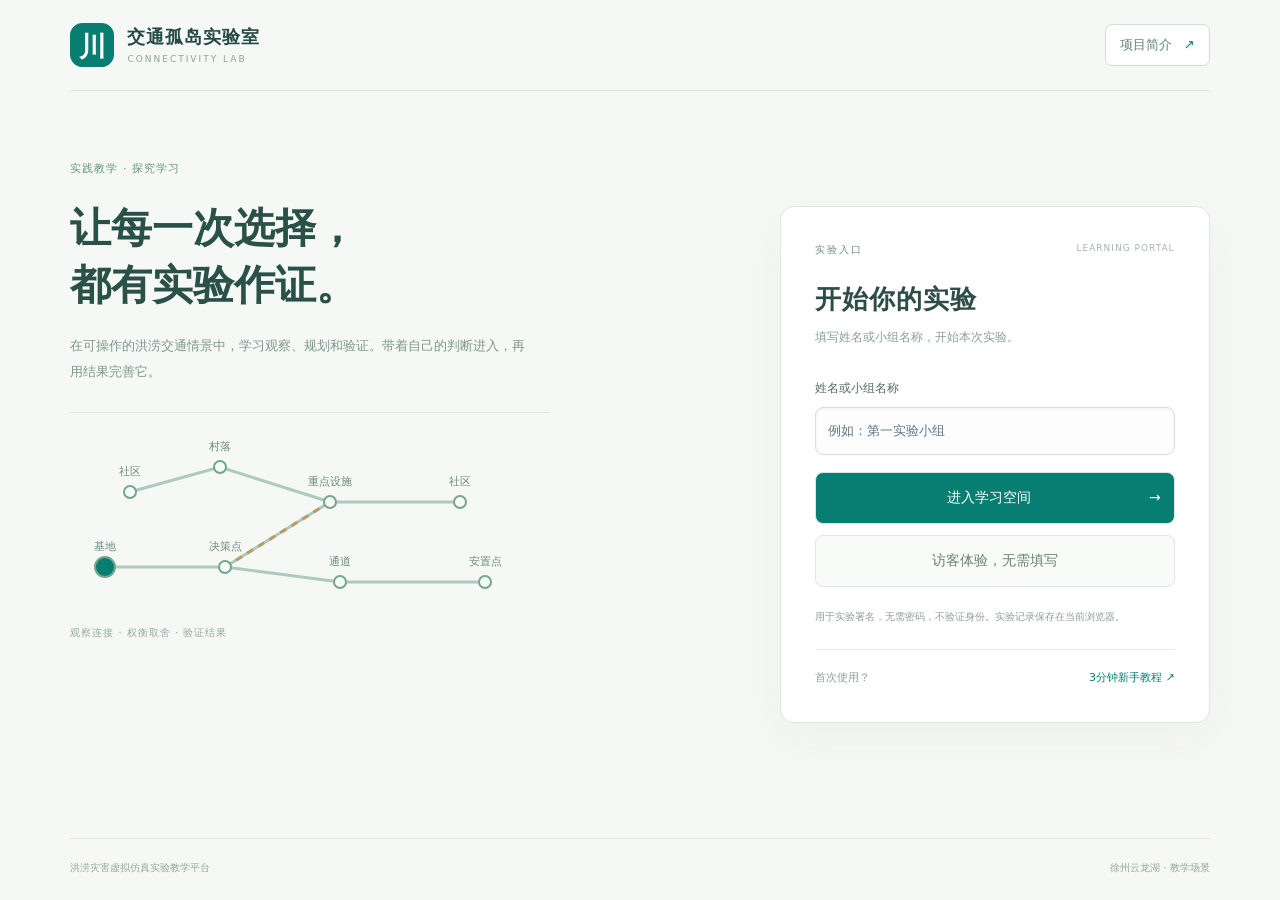
==== commit 390a25c3: "Add files via upload" ====
--- a/index.html
+++ b/index.html
@@ -1,8 +1,8 @@
 <!doctype html>
-<html lang="zh-CN"><head><meta charset="UTF-8"><meta name="viewport" content="width=device-width,initial-scale=1"><meta name="description" content="洪涝灾害交通孤岛识别与生命通道抢通虚拟仿真实验教学平台"><title>徐州洪涝应急 · 协同演练指挥平台</title><link rel="icon" href="data:image/svg+xml,%3Csvg xmlns='http://www.w3.org/2000/svg' viewBox='0 0 32 32'%3E%3Crect width='32' height='32' rx='8' fill='%230b2030'/%3E%3Cpath d='M6 23L14 8h5l7 15M10 18h13' fill='none' stroke='%2343dfbf' stroke-width='3'/%3E%3C/svg%3E"><link rel="stylesheet" href="style.css"><link rel="stylesheet" href="assessment.css"><link rel="stylesheet" href="home.css"><link rel="stylesheet" href="login.css"><link rel="stylesheet" href="login-polish.css"><link rel="stylesheet" href="vendor/maplibre-gl.css"><link rel="stylesheet" href="geo-scene.css"><link rel="stylesheet" href="map-tools.css"><link rel="stylesheet" href="command-ui.css"><link rel="stylesheet" href="workspace.css"><link rel="stylesheet" href="tutorial.css"></head>
-<body class="welcome-open"><header><a class="brand" href="#command"><span class="brandmark">川</span><span>洪涝应急实验室<small>FLOOD RESPONSE · VIRTUAL LAB</small></span></a><div class="platform-name">交通孤岛识别与生命通道抢通<br><span>虚拟仿真实验教学平台</span></div><div class="header-actions"><span class="tag">教学模拟</span><button data-action="help">新手教程</button><button data-action="save">保存实验</button></div></header>
+<html lang="zh-CN"><head><meta charset="UTF-8"><meta name="viewport" content="width=device-width,initial-scale=1"><meta name="description" content="洪涝灾害交通孤岛识别与生命通道抢通虚拟仿真实验教学平台"><title>徐州交通孤岛 · 通道决策实验室</title><link rel="icon" href="data:image/svg+xml,%3Csvg xmlns='http://www.w3.org/2000/svg' viewBox='0 0 32 32'%3E%3Crect width='32' height='32' rx='8' fill='%230b2030'/%3E%3Cpath d='M6 23L14 8h5l7 15M10 18h13' fill='none' stroke='%2343dfbf' stroke-width='3'/%3E%3C/svg%3E"><link rel="stylesheet" href="style.css"><link rel="stylesheet" href="assessment.css"><link rel="stylesheet" href="home.css"><link rel="stylesheet" href="login.css"><link rel="stylesheet" href="login-polish.css"><link rel="stylesheet" href="maplibre-gl.css"><link rel="stylesheet" href="geo-scene.css"><link rel="stylesheet" href="map-tools.css"><link rel="stylesheet" href="command-ui.css"><link rel="stylesheet" href="workspace.css"><link rel="stylesheet" href="tutorial.css"></head>
+<body class="welcome-open"><header><a class="brand" href="#home"><span class="brandmark">川</span><span>交通孤岛实验室<small>CONNECTIVITY · DECISION LAB</small></span></a><div class="platform-name">交通孤岛识别与生命通道抢通<br><span>虚拟仿真实验教学平台</span></div><div class="header-actions"><span class="tag">教学模拟</span><button data-action="help">新手教程</button><button data-action="save">保存实验</button></div></header>
 <div class="shell"><nav aria-label="实验模块" id="nav"></nav><main><div class="topline"><div><div class="eyebrow" id="breadcrumb">实验工作台 / 灾情感知</div><h1 id="page-title">灾情总览</h1></div><div class="experiment-controls"><label>实验情景<select id="scenario" aria-label="实验情景"></select></label><button data-action="reset" class="subtle">重新实验</button></div></div><section id="metrics" class="metrics" aria-label="实时指标"></section><div id="content"></div><footer>徐州地理背景 · 虚拟灾情与教学参数 · 本机保存实验记录 <span>模型不用于实际应急指挥</span></footer></main></div>
-<div id="toast" role="status" aria-live="polite"></div><dialog id="dialog"><div id="dialog-content"></div><button data-action="close-dialog" class="dialog-close" aria-label="关闭">×</button></dialog><input type="file" id="import-file" accept="application/json,.json" hidden><script src="engine.js"></script><script src="assessment.js"></script><script src="assessment-ui.js"></script><script src="vendor/maplibre-gl.js"></script><script src="data/xuzhou-scene-data.js"></script><script src="geo-scene.js"></script><script src="road-routing.js"></script><script src="command-engine.js"></script><script src="command-ui.js"></script><script src="app.js"></script><script src="login.js"></script><script src="tutorial.js"></script></body></html>
+<div id="toast" role="status" aria-live="polite"></div><dialog id="dialog"><div id="dialog-content"></div><button data-action="close-dialog" class="dialog-close" aria-label="关闭">×</button></dialog><input type="file" id="import-file" accept="application/json,.json" hidden><script src="engine.js"></script><script src="assessment.js"></script><script src="assessment-ui.js"></script><script src="maplibre-gl.js"></script><script src="xuzhou-scene-data.js"></script><script src="geo-scene.js"></script><script src="road-routing.js"></script><script src="command-engine.js"></script><script src="command-ui.js"></script><script src="app.js"></script><script src="login.js"></script><script src="tutorial.js"></script></body></html>
 
 
 
--- a/style.css
+++ b/style.css
@@ -1 +1 @@
-:root{color-scheme:dark;--bg:#09131d;--panel:#101f2d;--panel2:#142637;--line:#26394a;--text:#e9f0f5;--muted:#9aafbf;--accent:#43dfbf;--blue:#6faaff;--red:#ff7881;--amber:#ffd078}*{box-sizing:border-box}body{margin:0;background:var(--bg);color:var(--text);font:16px/1.6 'Microsoft YaHei','PingFang SC',system-ui,sans-serif}button,input,select,textarea{font:inherit}button,select,input,textarea{border:1px solid var(--line);background:#162938;color:var(--text);border-radius:7px}button{cursor:pointer;padding:8px 14px;transition:background .15s,border-color .15s}button:hover{background:#244254;border-color:#628297}button:disabled{cursor:not-allowed;opacity:.45}button.primary{background:var(--accent);border-color:var(--accent);color:#062a25;font-weight:700}button.danger{color:var(--red)}button.subtle{background:transparent}button.small{padding:4px 9px;font-size:14px}input,select{padding:8px 10px;max-width:100%}input[type=checkbox]{accent-color:var(--accent);width:18px;height:18px}input[type=range]{padding:0;width:100%;accent-color:var(--accent)}textarea{padding:12px;width:100%;min-height:110px;resize:vertical}a{color:inherit;text-decoration:none}:focus-visible{outline:2px solid var(--accent);outline-offset:4px}header{min-height:88px;padding:16px 26px;display:flex;align-items:center;gap:32px;border-bottom:1px solid var(--line);background:#0e1b27}.brand{display:flex;gap:12px;align-items:center;font-size:20px;font-weight:700;white-space:nowrap}.brandmark{display:grid;place-items:center;background:#163e40;color:var(--accent);font-size:26px;width:44px;height:44px;border-radius:12px}.brand small{display:block;font-size:10px;letter-spacing:1.6px;color:var(--muted);font-weight:400}.platform-name{font-size:14px;border-left:1px solid var(--line);padding-left:28px}.platform-name span{color:var(--muted);font-size:13px}.header-actions{margin-left:auto;display:flex;align-items:center;gap:10px}.tag{font-size:12px;padding:4px 9px;background:#153c39;color:var(--accent);border-radius:4px;white-space:nowrap}.shell{display:grid;grid-template-columns:192px minmax(0,1fr);min-height:calc(100vh - 89px)}nav{padding:24px 12px;background:#0d1924;border-right:1px solid var(--line)}.nav-caption{font-size:12px;letter-spacing:2px;color:#7991a3;margin:0 14px 15px}nav button{display:flex;width:100%;text-align:left;align-items:center;gap:12px;margin-bottom:9px;background:transparent;border:1px solid transparent;padding:12px;font-size:14px}nav button.active{background:#163833;color:var(--accent);border-color:#265149}nav .num{font-size:12px;opacity:.65}nav .nav-bottom{margin-top:30px;border-top:1px solid var(--line);padding-top:22px}main{min-width:0;padding:26px 30px 12px}.topline{display:flex;align-items:center;justify-content:space-between;gap:20px;margin-bottom:22px}.eyebrow{color:var(--muted);font-size:12px;letter-spacing:1px}h1{font-size:26px;margin:4px 0 0;letter-spacing:1px}h2{font-size:18px;margin:0}h3{font-size:16px;margin:0 0 12px}p{margin:8px 0 16px}.experiment-controls{display:flex;align-items:end;gap:12px}.experiment-controls label{display:grid;gap:4px;color:var(--muted);font-size:12px}.experiment-controls select{font-size:14px;min-width:210px}.metrics{display:grid;grid-template-columns:repeat(4,1fr);gap:14px;margin-bottom:22px}.metric{padding:17px 20px;background:var(--panel);border:1px solid var(--line);border-radius:9px}.metric .label{font-size:13px;color:var(--muted)}.metric strong{display:block;font-size:29px;font-weight:600;letter-spacing:1px;margin-top:5px}.metric small{font-size:12px;margin-left:7px;font-weight:400;color:var(--muted)}.metric .sub{font-size:12px;color:var(--muted)}.red{color:var(--red)}.green{color:var(--accent)}.amber{color:var(--amber)}.blue{color:var(--blue)}.workspace{display:grid;grid-template-columns:minmax(0,1fr) 300px;gap:18px}.panel{border:1px solid var(--line);border-radius:9px;background:var(--panel);overflow:hidden}.panel-head{padding:16px 19px;display:flex;align-items:center;justify-content:space-between;gap:10px;border-bottom:1px solid var(--line)}.panel-head small{color:var(--muted);font-size:12px}.panel-body{padding:19px}.map-panel{position:relative;min-height:445px;background:#0c1c29}.map-header{position:absolute;top:16px;left:18px;z-index:1;pointer-events:none}.map-header strong{font-size:14px}.map-header small{display:block;color:var(--muted);font-size:12px}.map-actions{position:absolute;right:12px;top:13px;display:flex;gap:5px;z-index:1}.map-actions button{padding:4px 10px}.map{width:100%;height:445px;display:block}.map text{font-family:inherit;pointer-events:none}.map .edge{cursor:pointer}.map .edge:hover .road{stroke-width:8}.map .node{cursor:pointer}.map .node:hover circle{stroke:#fff;stroke-width:3}.map-caption{position:absolute;bottom:10px;left:16px;font-size:12px;color:#7492a9}.legend{display:flex;flex-wrap:wrap;gap:17px;padding:12px 18px;font-size:12px;color:var(--muted);border-top:1px solid var(--line)}.legend i{display:inline-block;width:17px;height:3px;vertical-align:middle;margin-right:6px;background:var(--accent)}.legend .blocked{background:var(--red)}.legend .limited{background:var(--amber)}.legend .repair{background:var(--blue)}.stack{display:grid;gap:16px;align-content:start}.stat-row{display:flex;justify-content:space-between;align-items:center;padding:10px 0;border-bottom:1px solid #233340;font-size:14px;gap:12px}.stat-row:last-child{border:0}.stat-row span:first-child{color:var(--muted)}.notice{padding:12px 14px;background:#263026;border-left:3px solid var(--amber);font-size:14px;color:#eddaaf;border-radius:3px}.hint{color:var(--muted);font-size:14px}.muted{color:var(--muted)}.actions{display:flex;gap:9px;flex-wrap:wrap;align-items:center;margin-top:16px}.actions:first-child{margin-top:0}.two-col{display:grid;grid-template-columns:1fr 1fr;gap:18px}.three-col{display:grid;grid-template-columns:repeat(3,1fr);gap:16px}.spaced{margin-top:18px}.table-wrap{overflow:auto}table{border-collapse:collapse;width:100%;font-size:14px}th,td{padding:12px 14px;text-align:left;border-bottom:1px solid var(--line);white-space:nowrap}th{font-size:12px;color:var(--muted);font-weight:400;background:#122331}tr:last-child td{border:0}td input{width:80px}td select{max-width:140px}.badge{display:inline-flex;font-size:12px;gap:5px;padding:2px 8px;border-radius:4px;background:#213547}.badge.blocked{color:var(--red);background:#402a34}.badge.open{color:var(--accent);background:#163c36}.badge.limited{color:var(--amber);background:#3e3727}.badge.repair{color:var(--blue);background:#203953}.select-card{display:flex;align-items:center;gap:12px;padding:14px;border:1px solid var(--line);border-radius:7px;margin-bottom:10px;background:#142533}.select-card:has(input:checked){border-color:var(--accent);background:#173932}.select-card small{display:block;color:var(--muted);font-size:12px}.route-result{border:1px solid #2f6960;padding:16px;border-radius:7px;background:#123630;margin-top:18px}.form-grid{display:grid;grid-template-columns:1fr 1fr;gap:16px}.field{display:grid;gap:7px;font-size:14px}.field span{color:var(--muted)}.field.full{grid-column:1/-1}.form-grid input{width:100%}.order-list{list-style:none;padding:0;margin:0}.order-list li{display:flex;align-items:center;gap:12px;padding:13px 0;border-bottom:1px solid var(--line)}.order-list .order{color:var(--accent);font-size:20px;width:28px}.order-list .grow{flex:1}.grow small{display:block;color:var(--muted);font-size:12px}.log{max-height:280px;overflow:auto}.log-item{border-left:2px solid #365361;padding:3px 12px 15px;font-size:14px}.log-item time{display:block;font-size:12px;color:var(--accent)}progress{width:100%;height:7px;accent-color:var(--accent)}.crew{padding:14px;background:#142636;border-radius:7px;margin-bottom:12px}.crew-top{display:flex;justify-content:space-between;gap:10px;font-size:14px;margin-bottom:6px}.crew small{font-size:12px;color:var(--muted)}.simulation-toolbar{display:flex;gap:10px;align-items:center;flex-wrap:wrap;padding:16px;background:#142938;border-bottom:1px solid var(--line)}.clock{font:600 24px/1.3 Consolas,monospace;color:var(--accent);margin-right:auto}.clock small{font:12px 'Microsoft YaHei';color:var(--muted);display:block}.chart{width:100%;height:160px}.score{font-size:64px;font-weight:600;color:var(--accent);line-height:1.2}.score small{font-size:18px;color:var(--muted)}.score-card{text-align:center;padding:30px 20px;background:radial-gradient(ellipse at top,#194740,#101f2d 80%)}.score-bars>div{margin:15px 0}.score-bars .row{display:flex;justify-content:space-between;font-size:14px;margin-bottom:6px}.quiz-option{display:block;padding:9px 0;font-size:14px}.quiz-option input{margin-right:10px}.empty{padding:35px 18px;text-align:center;color:var(--muted)}footer{display:flex;justify-content:space-between;gap:12px;color:#71889b;font-size:12px;padding:22px 0 5px}#toast{position:fixed;bottom:30px;left:50%;transform:translateX(-50%);background:#e2fff5;color:#10382f;border-radius:8px;padding:12px 20px;box-shadow:0 12px 40px #0008;z-index:10;display:none;max-width:90vw}dialog{max-width:760px;width:calc(100% - 36px);max-height:85vh;border:1px solid #3c5e73;border-radius:12px;background:#101f2d;color:var(--text);padding:30px;box-shadow:0 30px 100px #0009}dialog::backdrop{background:#030c15b8;backdrop-filter:blur(4px)}.dialog-close{position:absolute;top:10px;right:12px;border:0;background:transparent;font-size:24px;padding:0 8px}dialog h2{padding-right:25px;margin-bottom:16px}dialog li{margin-bottom:8px}.scenario-card{padding:20px;cursor:pointer}.scenario-card.selected{border-color:var(--accent);background:#15342f}.scenario-card .level{font-size:12px;color:var(--accent);margin-bottom:8px}.scenario-card h3{margin-bottom:8px}.scenario-card p{font-size:14px;color:var(--muted)}.task-check{display:flex;gap:12px;align-items:flex-start;padding:12px 0;font-size:14px;border-bottom:1px solid var(--line)}.task-check b{display:grid;place-items:center;flex-shrink:0;width:24px;height:24px;border-radius:50%;background:#21453e;color:var(--accent);font-size:12px}.task-check small{display:block;color:var(--muted)}.inline-label{display:flex;gap:8px;align-items:center;font-size:14px}.section-intro{margin:0 0 18px;color:var(--muted);font-size:14px}.view-tabs{display:flex;gap:6px;margin-bottom:18px}.view-tabs button.active{color:var(--accent);border-color:var(--accent)}@media(min-width:1600px){main{padding:30px 40px}.map{height:540px}.workspace{grid-template-columns:minmax(0,1fr) 330px}}@media(max-width:1150px){.shell{grid-template-columns:150px minmax(0,1fr)}main{padding:20px}.workspace{grid-template-columns:minmax(0,1fr)}.stack{grid-template-columns:1fr 1fr}.platform-name{display:none}.metric{padding:13px}.metric strong{font-size:25px}.three-col{grid-template-columns:1fr}.header-actions .tag{display:none}}@media(max-width:760px){header{padding:12px;gap:10px;flex-wrap:wrap}.brand{font-size:18px}.header-actions{gap:6px}.header-actions button{font-size:12px;padding:7px}.shell{display:block}nav{display:flex;overflow:auto;padding:10px;gap:6px;border-right:0;border-bottom:1px solid var(--line)}nav button{width:auto;margin:0;white-space:nowrap;padding:8px;font-size:12px}nav .num,.nav-caption,.nav-bottom{display:none!important}main{padding:16px 12px}.topline{align-items:start;flex-direction:column;gap:12px}h1{font-size:23px}.experiment-controls{width:100%}.experiment-controls label{flex:1}.experiment-controls select{min-width:0;width:100%}.metrics{grid-template-columns:1fr 1fr;gap:9px}.metric{padding:12px}.metric strong{font-size:24px}.stack,.two-col,.form-grid{grid-template-columns:1fr}.map{height:340px}.map-panel{min-height:340px}.panel-head{padding:13px}.panel-body{padding:14px}.map-header{top:12px;left:12px}.map-actions{top:10px;right:8px}.map-actions button{font-size:12px;padding:3px 7px}footer{flex-direction:column;font-size:12px}.clock{width:100%}.form-grid .full{grid-column:auto}.score{font-size:50px}}@media print{header,nav,.topline,.metrics,footer,button{display:none!important}body,main,.panel{background:white;color:black}.shell{display:block}.two-col,.workspace{display:block}.panel{border:1px solid #aaa;margin-bottom:15px}main{padding:0}.hint,.muted{color:#555}}
+:root{color-scheme:light;--bg:#356aab;--panel:#356aab;--panel2:#356aab;--line:#356aab;--text:#356aab;--muted:#607789;--accent:#087e72;--blue:#356aab;--red:#b6434b;--amber:#98621c}*{box-sizing:border-box}body{margin:0;background:var(--bg);color:var(--text);font:16px/1.6 'Microsoft YaHei','PingFang SC',system-ui,sans-serif}button,input,select,textarea{font:inherit}button,select,input,textarea{border:1px solid var(--line);background:#f2f6f8;color:var(--text);border-radius:7px}button{cursor:pointer;padding:8px 14px;transition:background .15s,border-color .15s}button:hover{background:#f2f6f8;border-color:#dbe6e8}button:disabled{cursor:not-allowed;opacity:.45}button.primary{background:var(--accent);border-color:var(--accent);color:#087e72;font-weight:700}button.danger{color:var(--red)}button.subtle{background:transparent}button.small{padding:4px 9px;font-size:14px}input,select{padding:8px 10px;max-width:100%}input[type=checkbox]{accent-color:var(--accent);width:18px;height:18px}input[type=range]{padding:0;width:100%;accent-color:var(--accent)}textarea{padding:12px;width:100%;min-height:110px;resize:vertical}a{color:inherit;text-decoration:none}:focus-visible{outline:2px solid var(--accent);outline-offset:4px}header{min-height:88px;padding:16px 26px;display:flex;align-items:center;gap:32px;border-bottom:1px solid var(--line);background:#ffffff}.brand{display:flex;gap:12px;align-items:center;font-size:20px;font-weight:700;white-space:nowrap}.brandmark{display:grid;place-items:center;background:#edf6f2;color:var(--accent);font-size:26px;width:44px;height:44px;border-radius:12px}.brand small{display:block;font-size:10px;letter-spacing:1.6px;color:var(--muted);font-weight:400}.platform-name{font-size:14px;border-left:1px solid var(--line);padding-left:28px}.platform-name span{color:var(--muted);font-size:13px}.header-actions{margin-left:auto;display:flex;align-items:center;gap:10px}.tag{font-size:12px;padding:4px 9px;background:#edf6f2;color:var(--accent);border-radius:4px;white-space:nowrap}.shell{display:grid;grid-template-columns:192px minmax(0,1fr);min-height:calc(100vh - 89px)}nav{padding:24px 12px;background:#ffffff;border-right:1px solid var(--line)}.nav-caption{font-size:12px;letter-spacing:2px;color:#607789;margin:0 14px 15px}nav button{display:flex;width:100%;text-align:left;align-items:center;gap:12px;margin-bottom:9px;background:transparent;border:1px solid transparent;padding:12px;font-size:14px}nav button.active{background:#edf6f2;color:var(--accent);border-color:#dbe6e8}nav .num{font-size:12px;opacity:.65}nav .nav-bottom{margin-top:30px;border-top:1px solid var(--line);padding-top:22px}main{min-width:0;padding:26px 30px 12px}.topline{display:flex;align-items:center;justify-content:space-between;gap:20px;margin-bottom:22px}.eyebrow{color:var(--muted);font-size:12px;letter-spacing:1px}h1{font-size:26px;margin:4px 0 0;letter-spacing:1px}h2{font-size:18px;margin:0}h3{font-size:16px;margin:0 0 12px}p{margin:8px 0 16px}.experiment-controls{display:flex;align-items:end;gap:12px}.experiment-controls label{display:grid;gap:4px;color:var(--muted);font-size:12px}.experiment-controls select{font-size:14px;min-width:210px}.metrics{display:grid;grid-template-columns:repeat(4,1fr);gap:14px;margin-bottom:22px}.metric{padding:17px 20px;background:var(--panel);border:1px solid var(--line);border-radius:9px}.metric .label{font-size:13px;color:var(--muted)}.metric strong{display:block;font-size:29px;font-weight:600;letter-spacing:1px;margin-top:5px}.metric small{font-size:12px;margin-left:7px;font-weight:400;color:var(--muted)}.metric .sub{font-size:12px;color:var(--muted)}.red{color:var(--red)}.green{color:var(--accent)}.amber{color:var(--amber)}.blue{color:var(--blue)}.workspace{display:grid;grid-template-columns:minmax(0,1fr) 300px;gap:18px}.panel{border:1px solid var(--line);border-radius:9px;background:var(--panel);overflow:hidden}.panel-head{padding:16px 19px;display:flex;align-items:center;justify-content:space-between;gap:10px;border-bottom:1px solid var(--line)}.panel-head small{color:var(--muted);font-size:12px}.panel-body{padding:19px}.map-panel{position:relative;min-height:445px;background:#ffffff}.map-header{position:absolute;top:16px;left:18px;z-index:1;pointer-events:none}.map-header strong{font-size:14px}.map-header small{display:block;color:var(--muted);font-size:12px}.map-actions{position:absolute;right:12px;top:13px;display:flex;gap:5px;z-index:1}.map-actions button{padding:4px 10px}.map{width:100%;height:445px;display:block}.map text{font-family:inherit;pointer-events:none}.map .edge{cursor:pointer}.map .edge:hover .road{stroke-width:8}.map .node{cursor:pointer}.map .node:hover circle{stroke:#263f52;stroke-width:3}.map-caption{position:absolute;bottom:10px;left:16px;font-size:12px;color:#607789}.legend{display:flex;flex-wrap:wrap;gap:17px;padding:12px 18px;font-size:12px;color:var(--muted);border-top:1px solid var(--line)}.legend i{display:inline-block;width:17px;height:3px;vertical-align:middle;margin-right:6px;background:var(--accent)}.legend .blocked{background:var(--red)}.legend .limited{background:var(--amber)}.legend .repair{background:var(--blue)}.stack{display:grid;gap:16px;align-content:start}.stat-row{display:flex;justify-content:space-between;align-items:center;padding:10px 0;border-bottom:1px solid #dbe6e8;font-size:14px;gap:12px}.stat-row:last-child{border:0}.stat-row span:first-child{color:var(--muted)}.notice{padding:12px 14px;background:#f2f6f8;border-left:3px solid var(--amber);font-size:14px;color:#98621c;border-radius:3px}.hint{color:var(--muted);font-size:14px}.muted{color:var(--muted)}.actions{display:flex;gap:9px;flex-wrap:wrap;align-items:center;margin-top:16px}.actions:first-child{margin-top:0}.two-col{display:grid;grid-template-columns:1fr 1fr;gap:18px}.three-col{display:grid;grid-template-columns:repeat(3,1fr);gap:16px}.spaced{margin-top:18px}.table-wrap{overflow:auto}table{border-collapse:collapse;width:100%;font-size:14px}th,td{padding:12px 14px;text-align:left;border-bottom:1px solid var(--line);white-space:nowrap}th{font-size:12px;color:var(--muted);font-weight:400;background:#f2f6f8}tr:last-child td{border:0}td input{width:80px}td select{max-width:140px}.badge{display:inline-flex;font-size:12px;gap:5px;padding:2px 8px;border-radius:4px;background:#f2f6f8}.badge.blocked{color:var(--red);background:#f2f6f8}.badge.open{color:var(--accent);background:#edf6f2}.badge.limited{color:var(--amber);background:#fff6e8}.badge.repair{color:var(--blue);background:#f2f6f8}.select-card{display:flex;align-items:center;gap:12px;padding:14px;border:1px solid var(--line);border-radius:7px;margin-bottom:10px;background:#f2f6f8}.select-card:has(input:checked){border-color:var(--accent);background:#edf6f2}.select-card small{display:block;color:var(--muted);font-size:12px}.route-result{border:1px solid #dbe6e8;padding:16px;border-radius:7px;background:#edf6f2;margin-top:18px}.form-grid{display:grid;grid-template-columns:1fr 1fr;gap:16px}.field{display:grid;gap:7px;font-size:14px}.field span{color:var(--muted)}.field.full{grid-column:1/-1}.form-grid input{width:100%}.order-list{list-style:none;padding:0;margin:0}.order-list li{display:flex;align-items:center;gap:12px;padding:13px 0;border-bottom:1px solid var(--line)}.order-list .order{color:var(--accent);font-size:20px;width:28px}.order-list .grow{flex:1}.grow small{display:block;color:var(--muted);font-size:12px}.log{max-height:280px;overflow:auto}.log-item{border-left:2px solid #dbe6e8;padding:3px 12px 15px;font-size:14px}.log-item time{display:block;font-size:12px;color:var(--accent)}progress{width:100%;height:7px;accent-color:var(--accent)}.crew{padding:14px;background:#f2f6f8;border-radius:7px;margin-bottom:12px}.crew-top{display:flex;justify-content:space-between;gap:10px;font-size:14px;margin-bottom:6px}.crew small{font-size:12px;color:var(--muted)}.simulation-toolbar{display:flex;gap:10px;align-items:center;flex-wrap:wrap;padding:16px;background:#f2f6f8;border-bottom:1px solid var(--line)}.clock{font:600 24px/1.3 Consolas,monospace;color:var(--accent);margin-right:auto}.clock small{font:12px 'Microsoft YaHei';color:var(--muted);display:block}.chart{width:100%;height:160px}.score{font-size:64px;font-weight:600;color:var(--accent);line-height:1.2}.score small{font-size:18px;color:var(--muted)}.score-card{text-align:center;padding:30px 20px;background:radial-gradient(ellipse at top,#edf6f2,#ffffff 80%)}.score-bars>div{margin:15px 0}.score-bars .row{display:flex;justify-content:space-between;font-size:14px;margin-bottom:6px}.quiz-option{display:block;padding:9px 0;font-size:14px}.quiz-option input{margin-right:10px}.empty{padding:35px 18px;text-align:center;color:var(--muted)}footer{display:flex;justify-content:space-between;gap:12px;color:#607789;font-size:12px;padding:22px 0 5px}#toast{position:fixed;bottom:30px;left:50%;transform:translateX(-50%);background:#ffffff;color:#087e72;border-radius:8px;padding:12px 20px;box-shadow:0 12px 40px #284c5b12;z-index:10;display:none;max-width:90vw}dialog{max-width:760px;width:calc(100% - 36px);max-height:85vh;border:1px solid #dbe6e8;border-radius:12px;background:#ffffff;color:var(--text);padding:30px;box-shadow:0 30px 100px #284c5b12}dialog::backdrop{background:#ffffffb8;backdrop-filter:blur(4px)}.dialog-close{position:absolute;top:10px;right:12px;border:0;background:transparent;font-size:24px;padding:0 8px}dialog h2{padding-right:25px;margin-bottom:16px}dialog li{margin-bottom:8px}.scenario-card{padding:20px;cursor:pointer}.scenario-card.selected{border-color:var(--accent);background:#edf6f2}.scenario-card .level{font-size:12px;color:var(--accent);margin-bottom:8px}.scenario-card h3{margin-bottom:8px}.scenario-card p{font-size:14px;color:var(--muted)}.task-check{display:flex;gap:12px;align-items:flex-start;padding:12px 0;font-size:14px;border-bottom:1px solid var(--line)}.task-check b{display:grid;place-items:center;flex-shrink:0;width:24px;height:24px;border-radius:50%;background:#edf6f2;color:var(--accent);font-size:12px}.task-check small{display:block;color:var(--muted)}.inline-label{display:flex;gap:8px;align-items:center;font-size:14px}.section-intro{margin:0 0 18px;color:var(--muted);font-size:14px}.view-tabs{display:flex;gap:6px;margin-bottom:18px}.view-tabs button.active{color:var(--accent);border-color:var(--accent)}@media(min-width:1600px){main{padding:30px 40px}.map{height:540px}.workspace{grid-template-columns:minmax(0,1fr) 330px}}@media(max-width:1150px){.shell{grid-template-columns:150px minmax(0,1fr)}main{padding:20px}.workspace{grid-template-columns:minmax(0,1fr)}.stack{grid-template-columns:1fr 1fr}.platform-name{display:none}.metric{padding:13px}.metric strong{font-size:25px}.three-col{grid-template-columns:1fr}.header-actions .tag{display:none}}@media(max-width:760px){header{padding:12px;gap:10px;flex-wrap:wrap}.brand{font-size:18px}.header-actions{gap:6px}.header-actions button{font-size:12px;padding:7px}.shell{display:block}nav{display:flex;overflow:auto;padding:10px;gap:6px;border-right:0;border-bottom:1px solid var(--line)}nav button{width:auto;margin:0;white-space:nowrap;padding:8px;font-size:12px}nav .num,.nav-caption,.nav-bottom{display:none!important}main{padding:16px 12px}.topline{align-items:start;flex-direction:column;gap:12px}h1{font-size:23px}.experiment-controls{width:100%}.experiment-controls label{flex:1}.experiment-controls select{min-width:0;width:100%}.metrics{grid-template-columns:1fr 1fr;gap:9px}.metric{padding:12px}.metric strong{font-size:24px}.stack,.two-col,.form-grid{grid-template-columns:1fr}.map{height:340px}.map-panel{min-height:340px}.panel-head{padding:13px}.panel-body{padding:14px}.map-header{top:12px;left:12px}.map-actions{top:10px;right:8px}.map-actions button{font-size:12px;padding:3px 7px}footer{flex-direction:column;font-size:12px}.clock{width:100%}.form-grid .full{grid-column:auto}.score{font-size:50px}}@media print{header,nav,.topline,.metrics,footer,button{display:none!important}body,main,.panel{background:white;color:black}.shell{display:block}.two-col,.workspace{display:block}.panel{border:1px solid #dbe6e8;margin-bottom:15px}main{padding:0}.hint,.muted{color:#607789}}
--- a/assessment.css
+++ b/assessment.css
@@ -1 +1 @@
-.assessment-banner{display:flex;justify-content:space-between;align-items:center;gap:15px;margin-bottom:18px;padding:20px;border:1px solid #397667;border-radius:9px;background:#12352e}.decision-options{display:grid;gap:13px;margin-top:22px}.decision-option{text-align:left;padding:18px;background:#152b3b;white-space:normal}.decision-option b{display:flex;gap:12px;align-items:center;font-size:16px}.decision-option b span{display:grid;place-items:center;width:28px;height:28px;background:#24463f;color:var(--accent);border-radius:5px;flex-shrink:0}.decision-option p{margin:8px 0;font-size:14px;color:var(--muted)}.decision-option small{font-size:12px;color:var(--amber)}.decision-option:hover{border-color:var(--accent)}.assessment-review{border-bottom:1px solid var(--line);padding:15px 0}.wrap-cell{white-space:normal;min-width:200px}.exam-ribbon{display:flex;justify-content:space-between;align-items:center;gap:10px;padding:10px 15px;border:1px solid #496050;background:#21382f;color:#d0ebd9;font-size:14px;border-radius:7px;margin-bottom:18px}.score-bars .hint{font-size:14px;margin-top:8px}@media(max-width:760px){.assessment-banner,.exam-ribbon{align-items:flex-start;flex-direction:column}.decision-option{padding:14px}.assessment-banner h2{font-size:18px}}
+.assessment-banner{display:flex;justify-content:space-between;align-items:center;gap:15px;margin-bottom:18px;padding:20px;border:1px solid #dbe6e8;border-radius:9px;background:#edf6f2}.decision-options{display:grid;gap:13px;margin-top:22px}.decision-option{text-align:left;padding:18px;background:#f2f6f8;white-space:normal}.decision-option b{display:flex;gap:12px;align-items:center;font-size:16px}.decision-option b span{display:grid;place-items:center;width:28px;height:28px;background:#edf6f2;color:var(--accent);border-radius:5px;flex-shrink:0}.decision-option p{margin:8px 0;font-size:14px;color:var(--muted)}.decision-option small{font-size:12px;color:var(--amber)}.decision-option:hover{border-color:var(--accent)}.assessment-review{border-bottom:1px solid var(--line);padding:15px 0}.wrap-cell{white-space:normal;min-width:200px}.exam-ribbon{display:flex;justify-content:space-between;align-items:center;gap:10px;padding:10px 15px;border:1px solid #dbe6e8;background:#edf6f2;color:#087e72;font-size:14px;border-radius:7px;margin-bottom:18px}.score-bars .hint{font-size:14px;margin-top:8px}@media(max-width:760px){.assessment-banner,.exam-ribbon{align-items:flex-start;flex-direction:column}.decision-option{padding:14px}.assessment-banner h2{font-size:18px}}
--- a/home.css
+++ b/home.css
@@ -1,2 +1,2 @@
-.home-intro{display:grid;grid-template-columns:1.3fr 1fr;gap:36px;padding:36px;margin-bottom:18px;border:1px solid #31586a;border-radius:12px;background:radial-gradient(ellipse at 90% 5%,#174655 0,transparent 65%),#102431;position:relative;overflow:hidden}
-.home-kicker{font-size:12px;letter-spacing:3px;color:#91d9d0}.home-copy h2{font-size:clamp(25px,2.5vw,40px);line-height:1.45;margin:16px 0;letter-spacing:1px}.home-copy em{font-style:normal;color:#71e6cf}.home-copy p{color:#b5cbd7;line-height:1.8;font-size:14px}.home-copy small{display:block;color:#95adbd;font-size:12px;margin-top:15px}.home-question{padding:25px;border:1px solid #3c6577;border-radius:8px;background:#0c202ca6;align-self:center}.home-question>span{font-size:12px;color:#95c7d0}.home-question h3{font-size:23px;line-height:1.55;margin:14px 0}.home-question p{font-size:14px;color:#afc6d2;line-height:1.8}.home-facts{display:grid;grid-template-columns:repeat(3,1fr);gap:12px;border-top:1px solid #315062;padding-top:15px}.home-facts div{font-size:12px;color:#9db6c5}.home-facts b{display:block;font:28px/1.4 Consolas,monospace;color:#76e5cf}.home-flow{display:grid;grid-template-columns:repeat(4,1fr);gap:12px;margin-bottom:26px}.home-flow>div{display:flex;align-items:center;gap:12px;background:#112633;padding:16px;border-radius:8px;border:1px solid #294452}.home-flow b{font:22px Consolas,monospace;color:#5abda9}.home-flow span{font-size:14px}.home-flow small{display:block;font-size:12px;color:#98aebb;margin-top:5px}@media(max-width:1100px){.home-intro{grid-template-columns:1fr;gap:20px;padding:24px}.home-flow{grid-template-columns:repeat(2,1fr)}}@media(max-width:520px){.home-intro{padding:20px}.home-question{padding:18px}.home-flow{grid-template-columns:1fr}.home-copy .actions button{flex:1;white-space:nowrap}.home-question h3{font-size:21px}}
+.home-intro{display:grid;grid-template-columns:1.3fr 1fr;gap:36px;padding:36px;margin-bottom:18px;border:1px solid #dbe6e8;border-radius:12px;background:radial-gradient(ellipse at 90% 5%,#f2f6f8 0,transparent 65%),#ffffff;position:relative;overflow:hidden}
+.home-kicker{font-size:12px;letter-spacing:3px;color:#087e72}.home-copy h2{font-size:clamp(25px,2.5vw,40px);line-height:1.45;margin:16px 0;letter-spacing:1px}.home-copy em{font-style:normal;color:#087e72}.home-copy p{color:#356aab;line-height:1.8;font-size:14px}.home-copy small{display:block;color:#607789;font-size:12px;margin-top:15px}.home-question{padding:25px;border:1px solid #dbe6e8;border-radius:8px;background:#ffffffa6;align-self:center}.home-question>span{font-size:12px;color:#087e72}.home-question h3{font-size:23px;line-height:1.55;margin:14px 0}.home-question p{font-size:14px;color:#356aab;line-height:1.8}.home-facts{display:grid;grid-template-columns:repeat(3,1fr);gap:12px;border-top:1px solid #dbe6e8;padding-top:15px}.home-facts div{font-size:12px;color:#356aab}.home-facts b{display:block;font:28px/1.4 Consolas,monospace;color:#087e72}.home-flow{display:grid;grid-template-columns:repeat(4,1fr);gap:12px;margin-bottom:26px}.home-flow>div{display:flex;align-items:center;gap:12px;background:#f2f6f8;padding:16px;border-radius:8px;border:1px solid #dbe6e8}.home-flow b{font:22px Consolas,monospace;color:#087e72}.home-flow span{font-size:14px}.home-flow small{display:block;font-size:12px;color:#607789;margin-top:5px}@media(max-width:1100px){.home-intro{grid-template-columns:1fr;gap:20px;padding:24px}.home-flow{grid-template-columns:repeat(2,1fr)}}@media(max-width:520px){.home-intro{padding:20px}.home-question{padding:18px}.home-flow{grid-template-columns:1fr}.home-copy .actions button{flex:1;white-space:nowrap}.home-question h3{font-size:21px}}
--- a/login.css
+++ b/login.css
@@ -1,8 +1,8 @@
-body.welcome-open{background:#081924}.welcome{display:none}.welcome-open .welcome{display:flex}.welcome-open>header,.welcome-open>.shell{display:none}
-.welcome{min-height:100vh;min-height:100svh;flex-direction:column;padding:0 clamp(22px,5.5vw,90px);background:radial-gradient(ellipse at 18% 15%,#20556745,transparent 48%),linear-gradient(145deg,#0c2330,#081823 70%);color:#dfeef1}
-.welcome-top{width:100%;max-width:1400px;margin:0 auto;padding:25px 0;display:flex;align-items:center;justify-content:space-between;gap:20px;border-bottom:1px solid #274350}
-.welcome a{text-decoration:none}.welcome-brand{display:flex;align-items:center;gap:13px}.welcome-brandmark{width:44px;height:44px;display:grid;place-items:center;border:1px solid #4f8f91;border-radius:12px;background:linear-gradient(135deg,#2a6268,#12333e);color:#a3f5e1;font-size:27px;font-weight:700}.welcome-brandtext{font-size:18px;font-weight:600;line-height:1.45;letter-spacing:1px;color:#dfedf1}.welcome-brandtext small{display:block;margin-top:2px;font-size:9px;font-weight:400;letter-spacing:2px;color:#83a8b8}.welcome-intro-link{font-size:13px;color:#c1d9df;border:1px solid #385965;border-radius:7px;padding:9px 14px;white-space:nowrap}.welcome-intro-link span{margin-left:8px;color:#70d8bd}
-.welcome-layout{flex:1;display:grid;place-items:center;width:100%;padding:48px 0;min-height:560px}.login-card{width:100%;max-width:460px;color:#173244;border:1px solid #d0e1e3;border-radius:16px;background:linear-gradient(145deg,#fff,#eaf3f2);padding:36px;box-shadow:0 24px 70px #0004}.entry-label{display:flex;justify-content:space-between;gap:12px;color:#26776c;font-size:10px;letter-spacing:2px;margin-bottom:24px}.entry-label span:last-child{font-size:9px;color:#688d95;letter-spacing:1px}.login-card h1{font-size:29px;line-height:1.35;margin:0 0 10px;letter-spacing:1px}.login-card p{color:#526e7f;font-size:14px;line-height:1.8}.login-card .login-description{margin:0 0 29px}.login-card label{display:block;font-size:13px;margin:0 0 9px;font-weight:500}.login-card input{width:100%;padding:13px;border:1px solid #b9cdd4;border-radius:8px;background:#fff;color:#173244;font:inherit;box-shadow:inset 0 1px 3px #24445108}.login-card input::placeholder{color:#8b9fa9;font-size:13px}.login-card button{display:block;width:100%;padding:13px;margin-top:17px;border-radius:8px;font:inherit;font-size:14px;cursor:pointer}.login-card button.primary{background:linear-gradient(100deg,#166c63,#0b8070);color:#fff;border:1px solid #126c61;box-shadow:0 6px 16px #166c6326}.login-card button.primary span{float:right}.login-card .guest-entry{background:transparent;color:#295c6d;border:1px solid #b7cbd2;margin-top:11px}.login-card .login-note{font-size:11px;margin:20px 0 23px;line-height:1.9;color:#687e89}.login-about{padding-top:19px;border-top:1px solid #cedde1;color:#68808c;font-size:12px}.login-about a{float:right;color:#166c63;font-weight:500}.welcome-bottom{width:100%;max-width:1400px;margin:0 auto;padding:20px 0 24px;border-top:1px solid #274350;display:flex;justify-content:space-between;gap:16px;color:#7e9eae;font-size:11px;line-height:1.7}.welcome [hidden]{display:none!important}
-.header-actions .project-intro-link{display:inline-flex;align-items:center;justify-content:center;border:1px solid var(--border,#315063);border-radius:7px;padding:8px 12px;color:inherit;font-size:13px;text-decoration:none;white-space:nowrap}
-@media(max-width:520px){.welcome{padding:0 22px}.welcome-top{padding:20px 0}.welcome-brand{gap:10px}.welcome-brandmark{width:38px;height:38px;font-size:23px;border-radius:10px}.welcome-brandtext{font-size:15px;letter-spacing:0}.welcome-brandtext small{font-size:8px;letter-spacing:1px}.welcome-intro-link{padding:8px 10px;font-size:12px}.welcome-intro-link span{margin-left:4px}.welcome-layout{padding:34px 0;min-height:510px}.login-card{padding:27px 24px;border-radius:13px}.login-card h1{font-size:26px}.welcome-bottom{flex-direction:column;gap:4px;padding:17px 0 22px;font-size:10px}}
+body.welcome-open{background:#ffffff}.welcome{display:none}.welcome-open .welcome{display:flex}.welcome-open>header,.welcome-open>.shell{display:none}
+.welcome{min-height:100vh;min-height:100svh;flex-direction:column;padding:0 clamp(22px,5.5vw,90px);background:radial-gradient(ellipse at 18% 15%,#f2f6f845,transparent 48%),linear-gradient(145deg,#ffffff,#ffffff 70%);color:#087e72}
+.welcome-top{width:100%;max-width:1400px;margin:0 auto;padding:25px 0;display:flex;align-items:center;justify-content:space-between;gap:20px;border-bottom:1px solid #dbe6e8}
+.welcome a{text-decoration:none}.welcome-brand{display:flex;align-items:center;gap:13px}.welcome-brandmark{width:44px;height:44px;display:grid;place-items:center;border:1px solid #dbe6e8;border-radius:12px;background:linear-gradient(135deg,#edf6f2,#f2f6f8);color:#087e72;font-size:27px;font-weight:700}.welcome-brandtext{font-size:18px;font-weight:600;line-height:1.45;letter-spacing:1px;color:#356aab}.welcome-brandtext small{display:block;margin-top:2px;font-size:9px;font-weight:400;letter-spacing:2px;color:#356aab}.welcome-intro-link{font-size:13px;color:#356aab;border:1px solid #dbe6e8;border-radius:7px;padding:9px 14px;white-space:nowrap}.welcome-intro-link span{margin-left:8px;color:#087e72}
+.welcome-layout{flex:1;display:grid;place-items:center;width:100%;padding:48px 0;min-height:560px}.login-card{width:100%;max-width:460px;color:#356aab;border:1px solid #dbe6e8;border-radius:16px;background:linear-gradient(145deg,#ffffff,#ffffff);padding:36px;box-shadow:0 24px 70px #284c5b12}.entry-label{display:flex;justify-content:space-between;gap:12px;color:#087e72;font-size:10px;letter-spacing:2px;margin-bottom:24px}.entry-label span:last-child{font-size:9px;color:#607789;letter-spacing:1px}.login-card h1{font-size:29px;line-height:1.35;margin:0 0 10px;letter-spacing:1px}.login-card p{color:#607789;font-size:14px;line-height:1.8}.login-card .login-description{margin:0 0 29px}.login-card label{display:block;font-size:13px;margin:0 0 9px;font-weight:500}.login-card input{width:100%;padding:13px;border:1px solid #dbe6e8;border-radius:8px;background:#ffffff;color:#356aab;font:inherit;box-shadow:inset 0 1px 3px #284c5b12}.login-card input::placeholder{color:#607789;font-size:13px}.login-card button{display:block;width:100%;padding:13px;margin-top:17px;border-radius:8px;font:inherit;font-size:14px;cursor:pointer}.login-card button.primary{background:linear-gradient(100deg,#edf6f2,#edf6f2);color:#263f52;border:1px solid #dbe6e8;box-shadow:0 6px 16px #284c5b12}.login-card button.primary span{float:right}.login-card .guest-entry{background:transparent;color:#356aab;border:1px solid #dbe6e8;margin-top:11px}.login-card .login-note{font-size:11px;margin:20px 0 23px;line-height:1.9;color:#607789}.login-about{padding-top:19px;border-top:1px solid #dbe6e8;color:#607789;font-size:12px}.login-about a{float:right;color:#087e72;font-weight:500}.welcome-bottom{width:100%;max-width:1400px;margin:0 auto;padding:20px 0 24px;border-top:1px solid #dbe6e8;display:flex;justify-content:space-between;gap:16px;color:#607789;font-size:11px;line-height:1.7}.welcome [hidden]{display:none!important}
+.header-actions .project-intro-link{display:inline-flex;align-items:center;justify-content:center;border:1px solid var(--border,#dbe6e8);border-radius:7px;padding:8px 12px;color:inherit;font-size:13px;text-decoration:none;white-space:nowrap}
+@media(max-width:520px){.welcome{padding:0 22px}.welcome-top{padding:20px 0}.welcome-brand{gap:10px}.welcome-brandmark{width:38px;height:38px;font-size:23px;border-radius:10px}.welcome-brandtext{font-size:15px;letter-spacing:0}.welcome-brandtext small{font-size:8px;letter-spacing:1px}.welcome-intro-link{padding:8px 10px;font-size:12px}.welcome-intro-link span{margin-left:4px}.welcome-layout{padding:34px 0;min-height:510px}.login-card{padding:27px 24px;border-radius:13px}.login-card h1{font-size:26px}.welcome-bottom{flex-direction:column;gap:4px;padding:17px 0 22px;font-size:10px}}
 @media(max-height:720px) and (min-width:521px){.welcome-top{padding:18px 0}.welcome-layout{min-height:500px;padding:30px 0}.welcome-bottom{padding:16px 0}.login-card{padding:30px 34px}}
--- a/login-polish.css
+++ b/login-polish.css
@@ -1,2 +1,3 @@
-/* Focused entry-page states. The separate project introduction uses intro.css. */
-.welcome a:focus-visible,.login-card button:focus-visible,.login-card input:focus-visible{outline:3px solid #61cbb2;outline-offset:4px}.welcome-intro-link:hover{border-color:#6aa99f;color:#fff;background:#173c49}.login-card input:focus{border-color:#379485;box-shadow:0 0 0 3px #3794851a}.login-card button.primary:hover{background:#0b6559}.login-card .guest-entry:hover{background:#deeee9;border-color:#80aaa0}.login-about a:hover{text-decoration:underline;text-underline-offset:4px}.header-actions .project-intro-link:hover{border-color:#5d9b90;background:#21453922}+/* Focused entry-page states. The separate project introduction uses intro.css. */
+.welcome a:focus-visible,.login-card button:focus-visible,.login-card input:focus-visible{outline:3px solid #dbe6e8;outline-offset:4px}.welcome-intro-link:hover{border-color:#dbe6e8;color:#263f52;background:#f2f6f8}.login-card input:focus{border-color:#dbe6e8;box-shadow:0 0 0 3px #284c5b12}.login-card button.primary:hover{background:#edf6f2}.login-card .guest-entry:hover{background:#ffffff;border-color:#dbe6e8}.login-about a:hover{text-decoration:underline;text-underline-offset:4px}.header-actions .project-intro-link:hover{border-color:#dbe6e8;background:#edf6f222}
+body.welcome-open{background:#f5f8f5}.welcome{background:#f5f8f5;color:#294b49}.welcome-top{border-color:#dce8df;padding:23px 0}.welcome-brandmark{background:#087e72;color:#fff;border-color:#087e72}.welcome-brandtext{color:#264b46}.welcome-brandtext small{color:#8aa598}.welcome-intro-link{border-color:#cedfd4;color:#608571;background:#fff}.welcome-intro-link span{color:#087e72}.welcome-layout{grid-template-columns:minmax(0,1.15fr) minmax(330px,.85fr);gap:8vw;max-width:1150px;margin:auto;align-items:center;padding:64px 0;place-items:initial}.welcome-course-label{font-size:11px;color:#66957d;letter-spacing:1px}.welcome-course h2{font-size:clamp(34px,3.2vw,46px);line-height:1.4;color:#2a5148;margin:19px 0}.welcome-course>p{font-size:13px;line-height:1.95;color:#7c9887;max-width:460px}.welcome-network{margin-top:28px;border-top:1px solid #dce8df;padding-top:24px;max-width:480px}.welcome-network svg{display:block;width:100%;height:auto}.welcome-network small{display:block;color:#92aa9a;font-size:10px;margin-top:7px;letter-spacing:1px}.login-card{max-width:430px;width:100%;align-self:center;justify-self:end;background:#fff;border:1px solid #dce8e0;border-radius:14px;padding:34px;box-shadow:0 15px 50px #3c654c0b}.login-card h1{color:#2e4d47;font-size:26px}.login-card .login-description{font-size:12px;color:#8b9e95}.login-card label{font-size:12px;color:#526e61}.login-card input{font-size:13px;border-color:#d5e2da;padding:12px;background:#fcfdfc}.login-card button.primary{background:#087e72;color:#fff;box-shadow:none}.login-card .guest-entry{background:#f8fbf8;color:#658272;border-color:#dde8e0}.login-card .login-note{font-size:10px;color:#8da092}.entry-label{color:#65947c}.entry-label span:last-child{color:#a5b8ab}.login-about{border-color:#e5ede7;font-size:11px;color:#8b9f91}.login-about a{color:#087e72}.welcome-bottom{border-color:#dce8df;color:#92a69a;font-size:10px}@media(max-width:800px){.welcome-layout{grid-template-columns:1fr;max-width:480px;gap:30px;padding:35px 0}.welcome-course h2{font-size:33px}.welcome-course>p{font-size:12px}.welcome-network{display:none}.login-card{max-width:480px;justify-self:center}.welcome-course-label{font-size:10px}}@media(max-width:500px){.welcome{padding:0 22px}.welcome-course h2{font-size:29px;margin:13px 0}.welcome-course>p{font-size:11px}.login-card{padding:25px}.welcome-brandtext{font-size:15px}.welcome-top{padding:18px 0}.welcome-intro-link{font-size:11px}.welcome-layout{gap:24px;padding:27px 0 36px}.welcome-bottom{flex-direction:column;gap:4px;font-size:9px}}
--- a/maplibre-gl.css
+++ b/maplibre-gl.css
@@ -0,0 +1 @@
+.maplibregl-map{font:12px/20px Helvetica Neue,Arial,Helvetica,sans-serif;overflow:hidden;position:relative;-webkit-tap-highlight-color:rgb(0 0 0/0)}.maplibregl-canvas{left:0;position:absolute;top:0}.maplibregl-map:fullscreen{height:100%;width:100%}.maplibregl-ctrl-group button.maplibregl-ctrl-compass{touch-action:none}.maplibregl-canvas-container.maplibregl-interactive,.maplibregl-ctrl-group button.maplibregl-ctrl-compass{cursor:grab;-webkit-user-select:none;-moz-user-select:none;user-select:none}.maplibregl-canvas-container.maplibregl-interactive.maplibregl-track-pointer{cursor:pointer}.maplibregl-canvas-container.maplibregl-interactive:active,.maplibregl-ctrl-group button.maplibregl-ctrl-compass:active{cursor:grabbing}.maplibregl-canvas-container.maplibregl-touch-zoom-rotate,.maplibregl-canvas-container.maplibregl-touch-zoom-rotate .maplibregl-canvas{touch-action:pan-x pan-y}.maplibregl-canvas-container.maplibregl-touch-drag-pan,.maplibregl-canvas-container.maplibregl-touch-drag-pan .maplibregl-canvas{touch-action:pinch-zoom}.maplibregl-canvas-container.maplibregl-touch-zoom-rotate.maplibregl-touch-drag-pan,.maplibregl-canvas-container.maplibregl-touch-zoom-rotate.maplibregl-touch-drag-pan .maplibregl-canvas{touch-action:none}.maplibregl-canvas-container.maplibregl-touch-drag-pan.maplibregl-cooperative-gestures,.maplibregl-canvas-container.maplibregl-touch-drag-pan.maplibregl-cooperative-gestures .maplibregl-canvas{touch-action:pan-x pan-y}.maplibregl-ctrl-bottom-left,.maplibregl-ctrl-bottom-right,.maplibregl-ctrl-top-left,.maplibregl-ctrl-top-right{pointer-events:none;position:absolute;z-index:2}.maplibregl-ctrl-top-left{left:0;top:0}.maplibregl-ctrl-top-right{right:0;top:0}.maplibregl-ctrl-bottom-left{bottom:0;left:0}.maplibregl-ctrl-bottom-right{bottom:0;right:0}.maplibregl-ctrl{clear:both;pointer-events:auto;transform:translate(0)}.maplibregl-ctrl-top-left .maplibregl-ctrl{float:left;margin:10px 0 0 10px}.maplibregl-ctrl-top-right .maplibregl-ctrl{float:right;margin:10px 10px 0 0}.maplibregl-ctrl-bottom-left .maplibregl-ctrl{float:left;margin:0 0 10px 10px}.maplibregl-ctrl-bottom-right .maplibregl-ctrl{float:right;margin:0 10px 10px 0}.maplibregl-ctrl-group{background:#fff;border-radius:4px}.maplibregl-ctrl-group:not(:empty){box-shadow:0 0 0 2px rgba(0,0,0,.1)}@media (forced-colors:active){.maplibregl-ctrl-group:not(:empty){box-shadow:0 0 0 2px ButtonText}}.maplibregl-ctrl-group button{background-color:transparent;border:0;box-sizing:border-box;cursor:pointer;display:block;height:29px;outline:none;padding:0;width:29px}.maplibregl-ctrl-group button+button{border-top:1px solid #ddd}.maplibregl-ctrl button .maplibregl-ctrl-icon{background-position:50%;background-repeat:no-repeat;display:block;height:100%;width:100%}@media (forced-colors:active){.maplibregl-ctrl-icon{background-color:transparent}.maplibregl-ctrl-group button+button{border-top:1px solid ButtonText}}.maplibregl-ctrl button::-moz-focus-inner{border:0;padding:0}.maplibregl-ctrl-attrib-button:focus,.maplibregl-ctrl-group button:focus{box-shadow:0 0 2px 2px #0096ff}.maplibregl-ctrl button:disabled{cursor:not-allowed}.maplibregl-ctrl button:disabled .maplibregl-ctrl-icon{opacity:.25}@media (hover:hover){.maplibregl-ctrl button:not(:disabled):hover{background-color:rgb(0 0 0/5%)}}.maplibregl-ctrl button:not(:disabled):active{background-color:rgb(0 0 0/5%)}.maplibregl-ctrl-group button:focus:focus-visible{box-shadow:0 0 2px 2px #0096ff}.maplibregl-ctrl-group button:focus:not(:focus-visible){box-shadow:none}.maplibregl-ctrl-group button:focus:first-child{border-radius:4px 4px 0 0}.maplibregl-ctrl-group button:focus:last-child{border-radius:0 0 4px 4px}.maplibregl-ctrl-group button:focus:only-child{border-radius:inherit}.maplibregl-ctrl button.maplibregl-ctrl-zoom-out .maplibregl-ctrl-icon{background-image:url("data:image/svg+xml;charset=utf-8,%3Csvg xmlns='http://www.w3.org/2000/svg' width='29' height='29' fill='%23333' viewBox='0 0 29 29'%3E%3Cpath d='M10 13c-.75 0-1.5.75-1.5 1.5S9.25 16 10 16h9c.75 0 1.5-.75 1.5-1.5S19.75 13 19 13z'/%3E%3C/svg%3E")}.maplibregl-ctrl button.maplibregl-ctrl-zoom-in .maplibregl-ctrl-icon{background-image:url("data:image/svg+xml;charset=utf-8,%3Csvg xmlns='http://www.w3.org/2000/svg' width='29' height='29' fill='%23333' viewBox='0 0 29 29'%3E%3Cpath d='M14.5 8.5c-.75 0-1.5.75-1.5 1.5v3h-3c-.75 0-1.5.75-1.5 1.5S9.25 16 10 16h3v3c0 .75.75 1.5 1.5 1.5S16 19.75 16 19v-3h3c.75 0 1.5-.75 1.5-1.5S19.75 13 19 13h-3v-3c0-.75-.75-1.5-1.5-1.5'/%3E%3C/svg%3E")}@media (forced-colors:active){.maplibregl-ctrl button.maplibregl-ctrl-zoom-out .maplibregl-ctrl-icon{background-image:url("data:image/svg+xml;charset=utf-8,%3Csvg xmlns='http://www.w3.org/2000/svg' width='29' height='29' fill='%23fff' viewBox='0 0 29 29'%3E%3Cpath d='M10 13c-.75 0-1.5.75-1.5 1.5S9.25 16 10 16h9c.75 0 1.5-.75 1.5-1.5S19.75 13 19 13z'/%3E%3C/svg%3E")}.maplibregl-ctrl button.maplibregl-ctrl-zoom-in .maplibregl-ctrl-icon{background-image:url("data:image/svg+xml;charset=utf-8,%3Csvg xmlns='http://www.w3.org/2000/svg' width='29' height='29' fill='%23fff' viewBox='0 0 29 29'%3E%3Cpath d='M14.5 8.5c-.75 0-1.5.75-1.5 1.5v3h-3c-.75 0-1.5.75-1.5 1.5S9.25 16 10 16h3v3c0 .75.75 1.5 1.5 1.5S16 19.75 16 19v-3h3c.75 0 1.5-.75 1.5-1.5S19.75 13 19 13h-3v-3c0-.75-.75-1.5-1.5-1.5'/%3E%3C/svg%3E")}}@media (forced-colors:active) and (prefers-color-scheme:light){.maplibregl-ctrl button.maplibregl-ctrl-zoom-out .maplibregl-ctrl-icon{background-image:url("data:image/svg+xml;charset=utf-8,%3Csvg xmlns='http://www.w3.org/2000/svg' width='29' height='29' viewBox='0 0 29 29'%3E%3Cpath d='M10 13c-.75 0-1.5.75-1.5 1.5S9.25 16 10 16h9c.75 0 1.5-.75 1.5-1.5S19.75 13 19 13z'/%3E%3C/svg%3E")}.maplibregl-ctrl button.maplibregl-ctrl-zoom-in .maplibregl-ctrl-icon{background-image:url("data:image/svg+xml;charset=utf-8,%3Csvg xmlns='http://www.w3.org/2000/svg' width='29' height='29' viewBox='0 0 29 29'%3E%3Cpath d='M14.5 8.5c-.75 0-1.5.75-1.5 1.5v3h-3c-.75 0-1.5.75-1.5 1.5S9.25 16 10 16h3v3c0 .75.75 1.5 1.5 1.5S16 19.75 16 19v-3h3c.75 0 1.5-.75 1.5-1.5S19.75 13 19 13h-3v-3c0-.75-.75-1.5-1.5-1.5'/%3E%3C/svg%3E")}}.maplibregl-ctrl button.maplibregl-ctrl-fullscreen .maplibregl-ctrl-icon{background-image:url("data:image/svg+xml;charset=utf-8,%3Csvg xmlns='http://www.w3.org/2000/svg' width='29' height='29' fill='%23333' viewBox='0 0 29 29'%3E%3Cpath d='M24 16v5.5c0 1.75-.75 2.5-2.5 2.5H16v-1l3-1.5-4-5.5 1-1 5.5 4 1.5-3zM6 16l1.5 3 5.5-4 1 1-4 5.5 3 1.5v1H7.5C5.75 24 5 23.25 5 21.5V16zm7-11v1l-3 1.5 4 5.5-1 1-5.5-4L6 13H5V7.5C5 5.75 5.75 5 7.5 5zm11 2.5c0-1.75-.75-2.5-2.5-2.5H16v1l3 1.5-4 5.5 1 1 5.5-4 1.5 3h1z'/%3E%3C/svg%3E")}.maplibregl-ctrl button.maplibregl-ctrl-shrink .maplibregl-ctrl-icon{background-image:url("data:image/svg+xml;charset=utf-8,%3Csvg xmlns='http://www.w3.org/2000/svg' width='29' height='29' viewBox='0 0 29 29'%3E%3Cpath d='M18.5 16c-1.75 0-2.5.75-2.5 2.5V24h1l1.5-3 5.5 4 1-1-4-5.5 3-1.5v-1zM13 18.5c0-1.75-.75-2.5-2.5-2.5H5v1l3 1.5L4 24l1 1 5.5-4 1.5 3h1zm3-8c0 1.75.75 2.5 2.5 2.5H24v-1l-3-1.5L25 5l-1-1-5.5 4L17 5h-1zM10.5 13c1.75 0 2.5-.75 2.5-2.5V5h-1l-1.5 3L5 4 4 5l4 5.5L5 12v1z'/%3E%3C/svg%3E")}@media (forced-colors:active){.maplibregl-ctrl button.maplibregl-ctrl-fullscreen .maplibregl-ctrl-icon{background-image:url("data:image/svg+xml;charset=utf-8,%3Csvg xmlns='http://www.w3.org/2000/svg' width='29' height='29' fill='%23fff' viewBox='0 0 29 29'%3E%3Cpath d='M24 16v5.5c0 1.75-.75 2.5-2.5 2.5H16v-1l3-1.5-4-5.5 1-1 5.5 4 1.5-3zM6 16l1.5 3 5.5-4 1 1-4 5.5 3 1.5v1H7.5C5.75 24 5 23.25 5 21.5V16zm7-11v1l-3 1.5 4 5.5-1 1-5.5-4L6 13H5V7.5C5 5.75 5.75 5 7.5 5zm11 2.5c0-1.75-.75-2.5-2.5-2.5H16v1l3 1.5-4 5.5 1 1 5.5-4 1.5 3h1z'/%3E%3C/svg%3E")}.maplibregl-ctrl button.maplibregl-ctrl-shrink .maplibregl-ctrl-icon{background-image:url("data:image/svg+xml;charset=utf-8,%3Csvg xmlns='http://www.w3.org/2000/svg' width='29' height='29' fill='%23fff' viewBox='0 0 29 29'%3E%3Cpath d='M18.5 16c-1.75 0-2.5.75-2.5 2.5V24h1l1.5-3 5.5 4 1-1-4-5.5 3-1.5v-1zM13 18.5c0-1.75-.75-2.5-2.5-2.5H5v1l3 1.5L4 24l1 1 5.5-4 1.5 3h1zm3-8c0 1.75.75 2.5 2.5 2.5H24v-1l-3-1.5L25 5l-1-1-5.5 4L17 5h-1zM10.5 13c1.75 0 2.5-.75 2.5-2.5V5h-1l-1.5 3L5 4 4 5l4 5.5L5 12v1z'/%3E%3C/svg%3E")}}@media (forced-colors:active) and (prefers-color-scheme:light){.maplibregl-ctrl button.maplibregl-ctrl-fullscreen .maplibregl-ctrl-icon{background-image:url("data:image/svg+xml;charset=utf-8,%3Csvg xmlns='http://www.w3.org/2000/svg' width='29' height='29' viewBox='0 0 29 29'%3E%3Cpath d='M24 16v5.5c0 1.75-.75 2.5-2.5 2.5H16v-1l3-1.5-4-5.5 1-1 5.5 4 1.5-3zM6 16l1.5 3 5.5-4 1 1-4 5.5 3 1.5v1H7.5C5.75 24 5 23.25 5 21.5V16zm7-11v1l-3 1.5 4 5.5-1 1-5.5-4L6 13H5V7.5C5 5.75 5.75 5 7.5 5zm11 2.5c0-1.75-.75-2.5-2.5-2.5H16v1l3 1.5-4 5.5 1 1 5.5-4 1.5 3h1z'/%3E%3C/svg%3E")}.maplibregl-ctrl button.maplibregl-ctrl-shrink .maplibregl-ctrl-icon{background-image:url("data:image/svg+xml;charset=utf-8,%3Csvg xmlns='http://www.w3.org/2000/svg' width='29' height='29' viewBox='0 0 29 29'%3E%3Cpath d='M18.5 16c-1.75 0-2.5.75-2.5 2.5V24h1l1.5-3 5.5 4 1-1-4-5.5 3-1.5v-1zM13 18.5c0-1.75-.75-2.5-2.5-2.5H5v1l3 1.5L4 24l1 1 5.5-4 1.5 3h1zm3-8c0 1.75.75 2.5 2.5 2.5H24v-1l-3-1.5L25 5l-1-1-5.5 4L17 5h-1zM10.5 13c1.75 0 2.5-.75 2.5-2.5V5h-1l-1.5 3L5 4 4 5l4 5.5L5 12v1z'/%3E%3C/svg%3E")}}.maplibregl-ctrl button.maplibregl-ctrl-compass .maplibregl-ctrl-icon{background-image:url("data:image/svg+xml;charset=utf-8,%3Csvg xmlns='http://www.w3.org/2000/svg' width='29' height='29' fill='%23333' viewBox='0 0 29 29'%3E%3Cpath d='m10.5 14 4-8 4 8z'/%3E%3Cpath fill='%23ccc' d='m10.5 16 4 8 4-8z'/%3E%3C/svg%3E")}@media (forced-colors:active){.maplibregl-ctrl button.maplibregl-ctrl-compass .maplibregl-ctrl-icon{background-image:url("data:image/svg+xml;charset=utf-8,%3Csvg xmlns='http://www.w3.org/2000/svg' width='29' height='29' fill='%23fff' viewBox='0 0 29 29'%3E%3Cpath d='m10.5 14 4-8 4 8z'/%3E%3Cpath fill='%23ccc' d='m10.5 16 4 8 4-8z'/%3E%3C/svg%3E")}}@media (forced-colors:active) and (prefers-color-scheme:light){.maplibregl-ctrl button.maplibregl-ctrl-compass .maplibregl-ctrl-icon{background-image:url("data:image/svg+xml;charset=utf-8,%3Csvg xmlns='http://www.w3.org/2000/svg' width='29' height='29' viewBox='0 0 29 29'%3E%3Cpath d='m10.5 14 4-8 4 8z'/%3E%3Cpath fill='%23ccc' d='m10.5 16 4 8 4-8z'/%3E%3C/svg%3E")}}.maplibregl-ctrl button.maplibregl-ctrl-globe .maplibregl-ctrl-icon{background-image:url("data:image/svg+xml;charset=utf-8,%3Csvg xmlns='http://www.w3.org/2000/svg' width='22' height='22' fill='none' stroke='%23333' viewBox='0 0 22 22'%3E%3Ccircle cx='11' cy='11' r='8.5'/%3E%3Cpath d='M17.5 11c0 4.819-3.02 8.5-6.5 8.5S4.5 15.819 4.5 11 7.52 2.5 11 2.5s6.5 3.681 6.5 8.5Z'/%3E%3Cpath d='M13.5 11c0 2.447-.331 4.64-.853 6.206-.262.785-.562 1.384-.872 1.777-.314.399-.58.517-.775.517s-.461-.118-.775-.517c-.31-.393-.61-.992-.872-1.777C8.831 15.64 8.5 13.446 8.5 11s.331-4.64.853-6.206c.262-.785.562-1.384.872-1.777.314-.399.58-.517.775-.517s.461.118.775.517c.31.393.61.992.872 1.777.522 1.565.853 3.76.853 6.206Z'/%3E%3Cpath d='M11 7.5c-1.909 0-3.622-.166-4.845-.428-.616-.132-1.08-.283-1.379-.434a1.3 1.3 0 0 1-.224-.138q.07-.058.224-.138c.299-.151.763-.302 1.379-.434C7.378 5.666 9.091 5.5 11 5.5s3.622.166 4.845.428c.616.132 1.08.283 1.379.434.105.053.177.1.224.138q-.07.058-.224.138c-.299.151-.763.302-1.379.434-1.223.262-2.936.428-4.845.428ZM4.486 6.436ZM11 16.5c-1.909 0-3.622-.166-4.845-.428-.616-.132-1.08-.283-1.379-.434a1.3 1.3 0 0 1-.224-.138 1.3 1.3 0 0 1 .224-.138c.299-.151.763-.302 1.379-.434C7.378 14.666 9.091 14.5 11 14.5s3.622.166 4.845.428c.616.132 1.08.283 1.379.434.105.053.177.1.224.138a1.3 1.3 0 0 1-.224.138c-.299.151-.763.302-1.379.434-1.223.262-2.936.428-4.845.428Zm-6.514-1.064ZM11 12.5c-2.46 0-4.672-.222-6.255-.574-.796-.177-1.406-.38-1.805-.59a1.5 1.5 0 0 1-.39-.272.3.3 0 0 1-.047-.064.3.3 0 0 1 .048-.064c.066-.073.189-.167.389-.272.399-.21 1.009-.413 1.805-.59C6.328 9.722 8.54 9.5 11 9.5s4.672.222 6.256.574c.795.177 1.405.38 1.804.59.2.105.323.2.39.272a.3.3 0 0 1 .047.064.3.3 0 0 1-.048.064 1.4 1.4 0 0 1-.389.272c-.399.21-1.009.413-1.804.59-1.584.352-3.796.574-6.256.574Zm-8.501-1.51v.002zm0 .018v.002zm17.002.002v-.002zm0-.018v-.002z'/%3E%3C/svg%3E")}.maplibregl-ctrl button.maplibregl-ctrl-globe-enabled .maplibregl-ctrl-icon{background-image:url("data:image/svg+xml;charset=utf-8,%3Csvg xmlns='http://www.w3.org/2000/svg' width='22' height='22' fill='none' stroke='%2333b5e5' viewBox='0 0 22 22'%3E%3Ccircle cx='11' cy='11' r='8.5'/%3E%3Cpath d='M17.5 11c0 4.819-3.02 8.5-6.5 8.5S4.5 15.819 4.5 11 7.52 2.5 11 2.5s6.5 3.681 6.5 8.5Z'/%3E%3Cpath d='M13.5 11c0 2.447-.331 4.64-.853 6.206-.262.785-.562 1.384-.872 1.777-.314.399-.58.517-.775.517s-.461-.118-.775-.517c-.31-.393-.61-.992-.872-1.777C8.831 15.64 8.5 13.446 8.5 11s.331-4.64.853-6.206c.262-.785.562-1.384.872-1.777.314-.399.58-.517.775-.517s.461.118.775.517c.31.393.61.992.872 1.777.522 1.565.853 3.76.853 6.206Z'/%3E%3Cpath d='M11 7.5c-1.909 0-3.622-.166-4.845-.428-.616-.132-1.08-.283-1.379-.434a1.3 1.3 0 0 1-.224-.138q.07-.058.224-.138c.299-.151.763-.302 1.379-.434C7.378 5.666 9.091 5.5 11 5.5s3.622.166 4.845.428c.616.132 1.08.283 1.379.434.105.053.177.1.224.138q-.07.058-.224.138c-.299.151-.763.302-1.379.434-1.223.262-2.936.428-4.845.428ZM4.486 6.436ZM11 16.5c-1.909 0-3.622-.166-4.845-.428-.616-.132-1.08-.283-1.379-.434a1.3 1.3 0 0 1-.224-.138 1.3 1.3 0 0 1 .224-.138c.299-.151.763-.302 1.379-.434C7.378 14.666 9.091 14.5 11 14.5s3.622.166 4.845.428c.616.132 1.08.283 1.379.434.105.053.177.1.224.138a1.3 1.3 0 0 1-.224.138c-.299.151-.763.302-1.379.434-1.223.262-2.936.428-4.845.428Zm-6.514-1.064ZM11 12.5c-2.46 0-4.672-.222-6.255-.574-.796-.177-1.406-.38-1.805-.59a1.5 1.5 0 0 1-.39-.272.3.3 0 0 1-.047-.064.3.3 0 0 1 .048-.064c.066-.073.189-.167.389-.272.399-.21 1.009-.413 1.805-.59C6.328 9.722 8.54 9.5 11 9.5s4.672.222 6.256.574c.795.177 1.405.38 1.804.59.2.105.323.2.39.272a.3.3 0 0 1 .047.064.3.3 0 0 1-.048.064 1.4 1.4 0 0 1-.389.272c-.399.21-1.009.413-1.804.59-1.584.352-3.796.574-6.256.574Zm-8.501-1.51v.002zm0 .018v.002zm17.002.002v-.002zm0-.018v-.002z'/%3E%3C/svg%3E")}.maplibregl-ctrl button.maplibregl-ctrl-terrain .maplibregl-ctrl-icon{background-image:url("data:image/svg+xml;charset=utf-8,%3Csvg xmlns='http://www.w3.org/2000/svg' width='22' height='22' fill='%23333' viewBox='0 0 22 22'%3E%3Cpath d='m1.754 13.406 4.453-4.851 3.09 3.09 3.281 3.277.969-.969-3.309-3.312 3.844-4.121 6.148 6.886h1.082v-.855l-7.207-8.07-4.84 5.187L6.169 6.57l-5.48 5.965v.871ZM.688 16.844h20.625v1.375H.688Zm0 0'/%3E%3C/svg%3E")}.maplibregl-ctrl button.maplibregl-ctrl-terrain-enabled .maplibregl-ctrl-icon{background-image:url("data:image/svg+xml;charset=utf-8,%3Csvg xmlns='http://www.w3.org/2000/svg' width='22' height='22' fill='%2333b5e5' viewBox='0 0 22 22'%3E%3Cpath d='m1.754 13.406 4.453-4.851 3.09 3.09 3.281 3.277.969-.969-3.309-3.312 3.844-4.121 6.148 6.886h1.082v-.855l-7.207-8.07-4.84 5.187L6.169 6.57l-5.48 5.965v.871ZM.688 16.844h20.625v1.375H.688Zm0 0'/%3E%3C/svg%3E")}.maplibregl-ctrl button.maplibregl-ctrl-geolocate .maplibregl-ctrl-icon{background-image:url("data:image/svg+xml;charset=utf-8,%3Csvg xmlns='http://www.w3.org/2000/svg' width='29' height='29' fill='%23333' viewBox='0 0 20 20'%3E%3Cpath d='M10 4C9 4 9 5 9 5v.1A5 5 0 0 0 5.1 9H5s-1 0-1 1 1 1 1 1h.1A5 5 0 0 0 9 14.9v.1s0 1 1 1 1-1 1-1v-.1a5 5 0 0 0 3.9-3.9h.1s1 0 1-1-1-1-1-1h-.1A5 5 0 0 0 11 5.1V5s0-1-1-1m0 2.5a3.5 3.5 0 1 1 0 7 3.5 3.5 0 1 1 0-7'/%3E%3Ccircle cx='10' cy='10' r='2'/%3E%3C/svg%3E")}.maplibregl-ctrl button.maplibregl-ctrl-geolocate:disabled .maplibregl-ctrl-icon{background-image:url("data:image/svg+xml;charset=utf-8,%3Csvg xmlns='http://www.w3.org/2000/svg' width='29' height='29' fill='%23aaa' viewBox='0 0 20 20'%3E%3Cpath d='M10 4C9 4 9 5 9 5v.1A5 5 0 0 0 5.1 9H5s-1 0-1 1 1 1 1 1h.1A5 5 0 0 0 9 14.9v.1s0 1 1 1 1-1 1-1v-.1a5 5 0 0 0 3.9-3.9h.1s1 0 1-1-1-1-1-1h-.1A5 5 0 0 0 11 5.1V5s0-1-1-1m0 2.5a3.5 3.5 0 1 1 0 7 3.5 3.5 0 1 1 0-7'/%3E%3Ccircle cx='10' cy='10' r='2'/%3E%3Cpath fill='red' d='m14 5 1 1-9 9-1-1z'/%3E%3C/svg%3E")}.maplibregl-ctrl button.maplibregl-ctrl-geolocate.maplibregl-ctrl-geolocate-active .maplibregl-ctrl-icon{background-image:url("data:image/svg+xml;charset=utf-8,%3Csvg xmlns='http://www.w3.org/2000/svg' width='29' height='29' fill='%2333b5e5' viewBox='0 0 20 20'%3E%3Cpath d='M10 4C9 4 9 5 9 5v.1A5 5 0 0 0 5.1 9H5s-1 0-1 1 1 1 1 1h.1A5 5 0 0 0 9 14.9v.1s0 1 1 1 1-1 1-1v-.1a5 5 0 0 0 3.9-3.9h.1s1 0 1-1-1-1-1-1h-.1A5 5 0 0 0 11 5.1V5s0-1-1-1m0 2.5a3.5 3.5 0 1 1 0 7 3.5 3.5 0 1 1 0-7'/%3E%3Ccircle cx='10' cy='10' r='2'/%3E%3C/svg%3E")}.maplibregl-ctrl button.maplibregl-ctrl-geolocate.maplibregl-ctrl-geolocate-active-error .maplibregl-ctrl-icon{background-image:url("data:image/svg+xml;charset=utf-8,%3Csvg xmlns='http://www.w3.org/2000/svg' width='29' height='29' fill='%23e58978' viewBox='0 0 20 20'%3E%3Cpath d='M10 4C9 4 9 5 9 5v.1A5 5 0 0 0 5.1 9H5s-1 0-1 1 1 1 1 1h.1A5 5 0 0 0 9 14.9v.1s0 1 1 1 1-1 1-1v-.1a5 5 0 0 0 3.9-3.9h.1s1 0 1-1-1-1-1-1h-.1A5 5 0 0 0 11 5.1V5s0-1-1-1m0 2.5a3.5 3.5 0 1 1 0 7 3.5 3.5 0 1 1 0-7'/%3E%3Ccircle cx='10' cy='10' r='2'/%3E%3C/svg%3E")}.maplibregl-ctrl button.maplibregl-ctrl-geolocate.maplibregl-ctrl-geolocate-background .maplibregl-ctrl-icon{background-image:url("data:image/svg+xml;charset=utf-8,%3Csvg xmlns='http://www.w3.org/2000/svg' width='29' height='29' fill='%2333b5e5' viewBox='0 0 20 20'%3E%3Cpath d='M10 4C9 4 9 5 9 5v.1A5 5 0 0 0 5.1 9H5s-1 0-1 1 1 1 1 1h.1A5 5 0 0 0 9 14.9v.1s0 1 1 1 1-1 1-1v-.1a5 5 0 0 0 3.9-3.9h.1s1 0 1-1-1-1-1-1h-.1A5 5 0 0 0 11 5.1V5s0-1-1-1m0 2.5a3.5 3.5 0 1 1 0 7 3.5 3.5 0 1 1 0-7'/%3E%3C/svg%3E")}.maplibregl-ctrl button.maplibregl-ctrl-geolocate.maplibregl-ctrl-geolocate-background-error .maplibregl-ctrl-icon{background-image:url("data:image/svg+xml;charset=utf-8,%3Csvg xmlns='http://www.w3.org/2000/svg' width='29' height='29' fill='%23e54e33' viewBox='0 0 20 20'%3E%3Cpath d='M10 4C9 4 9 5 9 5v.1A5 5 0 0 0 5.1 9H5s-1 0-1 1 1 1 1 1h.1A5 5 0 0 0 9 14.9v.1s0 1 1 1 1-1 1-1v-.1a5 5 0 0 0 3.9-3.9h.1s1 0 1-1-1-1-1-1h-.1A5 5 0 0 0 11 5.1V5s0-1-1-1m0 2.5a3.5 3.5 0 1 1 0 7 3.5 3.5 0 1 1 0-7'/%3E%3C/svg%3E")}.maplibregl-ctrl button.maplibregl-ctrl-geolocate.maplibregl-ctrl-geolocate-waiting .maplibregl-ctrl-icon{animation:maplibregl-spin 2s linear infinite}@media (forced-colors:active){.maplibregl-ctrl button.maplibregl-ctrl-geolocate .maplibregl-ctrl-icon{background-image:url("data:image/svg+xml;charset=utf-8,%3Csvg xmlns='http://www.w3.org/2000/svg' width='29' height='29' fill='%23fff' viewBox='0 0 20 20'%3E%3Cpath d='M10 4C9 4 9 5 9 5v.1A5 5 0 0 0 5.1 9H5s-1 0-1 1 1 1 1 1h.1A5 5 0 0 0 9 14.9v.1s0 1 1 1 1-1 1-1v-.1a5 5 0 0 0 3.9-3.9h.1s1 0 1-1-1-1-1-1h-.1A5 5 0 0 0 11 5.1V5s0-1-1-1m0 2.5a3.5 3.5 0 1 1 0 7 3.5 3.5 0 1 1 0-7'/%3E%3Ccircle cx='10' cy='10' r='2'/%3E%3C/svg%3E")}.maplibregl-ctrl button.maplibregl-ctrl-geolocate:disabled .maplibregl-ctrl-icon{background-image:url("data:image/svg+xml;charset=utf-8,%3Csvg xmlns='http://www.w3.org/2000/svg' width='29' height='29' fill='%23999' viewBox='0 0 20 20'%3E%3Cpath d='M10 4C9 4 9 5 9 5v.1A5 5 0 0 0 5.1 9H5s-1 0-1 1 1 1 1 1h.1A5 5 0 0 0 9 14.9v.1s0 1 1 1 1-1 1-1v-.1a5 5 0 0 0 3.9-3.9h.1s1 0 1-1-1-1-1-1h-.1A5 5 0 0 0 11 5.1V5s0-1-1-1m0 2.5a3.5 3.5 0 1 1 0 7 3.5 3.5 0 1 1 0-7'/%3E%3Ccircle cx='10' cy='10' r='2'/%3E%3Cpath fill='red' d='m14 5 1 1-9 9-1-1z'/%3E%3C/svg%3E")}.maplibregl-ctrl button.maplibregl-ctrl-geolocate.maplibregl-ctrl-geolocate-active .maplibregl-ctrl-icon{background-image:url("data:image/svg+xml;charset=utf-8,%3Csvg xmlns='http://www.w3.org/2000/svg' width='29' height='29' fill='%2333b5e5' viewBox='0 0 20 20'%3E%3Cpath d='M10 4C9 4 9 5 9 5v.1A5 5 0 0 0 5.1 9H5s-1 0-1 1 1 1 1 1h.1A5 5 0 0 0 9 14.9v.1s0 1 1 1 1-1 1-1v-.1a5 5 0 0 0 3.9-3.9h.1s1 0 1-1-1-1-1-1h-.1A5 5 0 0 0 11 5.1V5s0-1-1-1m0 2.5a3.5 3.5 0 1 1 0 7 3.5 3.5 0 1 1 0-7'/%3E%3Ccircle cx='10' cy='10' r='2'/%3E%3C/svg%3E")}.maplibregl-ctrl button.maplibregl-ctrl-geolocate.maplibregl-ctrl-geolocate-active-error .maplibregl-ctrl-icon{background-image:url("data:image/svg+xml;charset=utf-8,%3Csvg xmlns='http://www.w3.org/2000/svg' width='29' height='29' fill='%23e58978' viewBox='0 0 20 20'%3E%3Cpath d='M10 4C9 4 9 5 9 5v.1A5 5 0 0 0 5.1 9H5s-1 0-1 1 1 1 1 1h.1A5 5 0 0 0 9 14.9v.1s0 1 1 1 1-1 1-1v-.1a5 5 0 0 0 3.9-3.9h.1s1 0 1-1-1-1-1-1h-.1A5 5 0 0 0 11 5.1V5s0-1-1-1m0 2.5a3.5 3.5 0 1 1 0 7 3.5 3.5 0 1 1 0-7'/%3E%3Ccircle cx='10' cy='10' r='2'/%3E%3C/svg%3E")}.maplibregl-ctrl button.maplibregl-ctrl-geolocate.maplibregl-ctrl-geolocate-background .maplibregl-ctrl-icon{background-image:url("data:image/svg+xml;charset=utf-8,%3Csvg xmlns='http://www.w3.org/2000/svg' width='29' height='29' fill='%2333b5e5' viewBox='0 0 20 20'%3E%3Cpath d='M10 4C9 4 9 5 9 5v.1A5 5 0 0 0 5.1 9H5s-1 0-1 1 1 1 1 1h.1A5 5 0 0 0 9 14.9v.1s0 1 1 1 1-1 1-1v-.1a5 5 0 0 0 3.9-3.9h.1s1 0 1-1-1-1-1-1h-.1A5 5 0 0 0 11 5.1V5s0-1-1-1m0 2.5a3.5 3.5 0 1 1 0 7 3.5 3.5 0 1 1 0-7'/%3E%3C/svg%3E")}.maplibregl-ctrl button.maplibregl-ctrl-geolocate.maplibregl-ctrl-geolocate-background-error .maplibregl-ctrl-icon{background-image:url("data:image/svg+xml;charset=utf-8,%3Csvg xmlns='http://www.w3.org/2000/svg' width='29' height='29' fill='%23e54e33' viewBox='0 0 20 20'%3E%3Cpath d='M10 4C9 4 9 5 9 5v.1A5 5 0 0 0 5.1 9H5s-1 0-1 1 1 1 1 1h.1A5 5 0 0 0 9 14.9v.1s0 1 1 1 1-1 1-1v-.1a5 5 0 0 0 3.9-3.9h.1s1 0 1-1-1-1-1-1h-.1A5 5 0 0 0 11 5.1V5s0-1-1-1m0 2.5a3.5 3.5 0 1 1 0 7 3.5 3.5 0 1 1 0-7'/%3E%3C/svg%3E")}}@media (forced-colors:active) and (prefers-color-scheme:light){.maplibregl-ctrl button.maplibregl-ctrl-geolocate .maplibregl-ctrl-icon{background-image:url("data:image/svg+xml;charset=utf-8,%3Csvg xmlns='http://www.w3.org/2000/svg' width='29' height='29' viewBox='0 0 20 20'%3E%3Cpath d='M10 4C9 4 9 5 9 5v.1A5 5 0 0 0 5.1 9H5s-1 0-1 1 1 1 1 1h.1A5 5 0 0 0 9 14.9v.1s0 1 1 1 1-1 1-1v-.1a5 5 0 0 0 3.9-3.9h.1s1 0 1-1-1-1-1-1h-.1A5 5 0 0 0 11 5.1V5s0-1-1-1m0 2.5a3.5 3.5 0 1 1 0 7 3.5 3.5 0 1 1 0-7'/%3E%3Ccircle cx='10' cy='10' r='2'/%3E%3C/svg%3E")}.maplibregl-ctrl button.maplibregl-ctrl-geolocate:disabled .maplibregl-ctrl-icon{background-image:url("data:image/svg+xml;charset=utf-8,%3Csvg xmlns='http://www.w3.org/2000/svg' width='29' height='29' fill='%23666' viewBox='0 0 20 20'%3E%3Cpath d='M10 4C9 4 9 5 9 5v.1A5 5 0 0 0 5.1 9H5s-1 0-1 1 1 1 1 1h.1A5 5 0 0 0 9 14.9v.1s0 1 1 1 1-1 1-1v-.1a5 5 0 0 0 3.9-3.9h.1s1 0 1-1-1-1-1-1h-.1A5 5 0 0 0 11 5.1V5s0-1-1-1m0 2.5a3.5 3.5 0 1 1 0 7 3.5 3.5 0 1 1 0-7'/%3E%3Ccircle cx='10' cy='10' r='2'/%3E%3Cpath fill='red' d='m14 5 1 1-9 9-1-1z'/%3E%3C/svg%3E")}}@keyframes maplibregl-spin{0%{transform:rotate(0deg)}to{transform:rotate(1turn)}}a.maplibregl-ctrl-logo{background-image:url("data:image/svg+xml;charset=utf-8,%3Csvg xmlns='http://www.w3.org/2000/svg' width='88' height='23' fill='none'%3E%3Cpath fill='%23000' fill-opacity='.4' fill-rule='evenodd' d='M17.408 16.796h-1.827l2.501-12.095h.198l3.324 6.533.988 2.19.988-2.19 3.258-6.533h.181l2.6 12.095h-1.81l-1.218-5.644-.362-1.71-.658 1.71-2.929 5.644h-.098l-2.914-5.644-.757-1.71-.345 1.71zm1.958-3.42-.726 3.663a1.255 1.255 0 0 1-1.232 1.011h-1.827a1.255 1.255 0 0 1-1.229-1.509l2.501-12.095a1.255 1.255 0 0 1 1.23-1.001h.197a1.25 1.25 0 0 1 1.12.685l3.19 6.273 3.125-6.263a1.25 1.25 0 0 1 1.123-.695h.181a1.255 1.255 0 0 1 1.227.991l1.443 6.71a5 5 0 0 1 .314-.787l.009-.016a4.6 4.6 0 0 1 1.777-1.887c.782-.46 1.668-.667 2.611-.667a4.6 4.6 0 0 1 1.7.32l.306.134c.21-.16.474-.256.759-.256h1.694a1.255 1.255 0 0 1 1.212.925 1.255 1.255 0 0 1 1.212-.925h1.711c.284 0 .545.094.755.252.613-.3 1.312-.45 2.075-.45 1.356 0 2.557.445 3.482 1.4q.47.48.763 1.064V4.701a1.255 1.255 0 0 1 1.255-1.255h1.86A1.255 1.255 0 0 1 54.44 4.7v9.194h2.217c.19 0 .37.043.532.118v-4.77c0-.356.147-.678.385-.906a2.42 2.42 0 0 1-.682-1.71c0-.665.267-1.253.735-1.7a2.45 2.45 0 0 1 1.722-.674 2.43 2.43 0 0 1 1.705.675q.318.302.504.683V4.7a1.255 1.255 0 0 1 1.255-1.255h1.744A1.255 1.255 0 0 1 65.812 4.7v3.335a4.8 4.8 0 0 1 1.526-.246c.938 0 1.817.214 2.59.69a4.47 4.47 0 0 1 1.67 1.743v-.98a1.255 1.255 0 0 1 1.256-1.256h1.777c.233 0 .451.064.639.174a3.4 3.4 0 0 1 1.567-.372c.346 0 .861.02 1.285.232a1.25 1.25 0 0 1 .689 1.004 4.7 4.7 0 0 1 .853-.588c.795-.44 1.675-.647 2.61-.647 1.385 0 2.65.39 3.525 1.396.836.938 1.168 2.173 1.168 3.528q-.001.515-.056 1.051a1.255 1.255 0 0 1-.947 1.09l.408.952a1.255 1.255 0 0 1-.477 1.552c-.418.268-.92.463-1.458.612-.613.171-1.304.244-2.049.244-1.06 0-2.043-.207-2.886-.698l-.015-.008c-.798-.48-1.419-1.135-1.818-1.963l-.004-.008a5.8 5.8 0 0 1-.548-2.512q0-.429.053-.843a1.3 1.3 0 0 1-.333-.086l-.166-.004c-.223 0-.426.062-.643.228-.03.024-.142.139-.142.59v3.883a1.255 1.255 0 0 1-1.256 1.256h-1.777a1.255 1.255 0 0 1-1.256-1.256V15.69l-.032.057a4.8 4.8 0 0 1-1.86 1.833 5.04 5.04 0 0 1-2.484.634 4.5 4.5 0 0 1-1.935-.424 1.25 1.25 0 0 1-.764.258h-1.71a1.255 1.255 0 0 1-1.256-1.255V7.687a2.4 2.4 0 0 1-.428.625c.253.23.412.561.412.93v7.553a1.255 1.255 0 0 1-1.256 1.255h-1.843a1.25 1.25 0 0 1-.894-.373c-.228.23-.544.373-.894.373H51.32a1.255 1.255 0 0 1-1.256-1.255v-1.251l-.061.117a4.7 4.7 0 0 1-1.782 1.884 4.77 4.77 0 0 1-2.485.67 5.6 5.6 0 0 1-1.485-.188l.009 2.764a1.255 1.255 0 0 1-1.255 1.259h-1.729a1.255 1.255 0 0 1-1.255-1.255v-3.537a1.255 1.255 0 0 1-1.167.793h-1.679a1.25 1.25 0 0 1-.77-.263 4.5 4.5 0 0 1-1.945.429c-.885 0-1.724-.21-2.495-.632l-.017-.01a5 5 0 0 1-1.081-.836 1.255 1.255 0 0 1-1.254 1.312h-1.81a1.255 1.255 0 0 1-1.228-.99l-.782-3.625-2.044 3.939a1.25 1.25 0 0 1-1.115.676h-.098a1.25 1.25 0 0 1-1.116-.68l-2.061-3.994zM35.92 16.63l.207-.114.223-.15q.493-.356.735-.785l.061-.118.033 1.332h1.678V9.242h-1.694l-.033 1.267q-.133-.329-.526-.658l-.032-.028a3.2 3.2 0 0 0-.668-.428l-.27-.12a3.3 3.3 0 0 0-1.235-.23q-1.136-.001-1.974.493a3.36 3.36 0 0 0-1.3 1.382q-.445.89-.444 2.074 0 1.2.51 2.107a3.8 3.8 0 0 0 1.382 1.381 3.9 3.9 0 0 0 1.893.477q.795 0 1.455-.33zm-2.789-5.38q-.576.675-.575 1.762 0 1.102.559 1.794.576.675 1.645.675a2.25 2.25 0 0 0 .934-.19 2.2 2.2 0 0 0 .468-.29l.178-.161a2.2 2.2 0 0 0 .397-.561q.244-.5.244-1.15v-.115q0-.708-.296-1.267l-.043-.077a2.2 2.2 0 0 0-.633-.709l-.13-.086-.047-.028a2.1 2.1 0 0 0-1.073-.285q-1.052 0-1.629.692zm2.316 2.706c.163-.17.28-.407.28-.83v-.114c0-.292-.06-.508-.15-.68a.96.96 0 0 0-.353-.389.85.85 0 0 0-.464-.127c-.4 0-.56.114-.664.239l-.01.012c-.148.174-.275.45-.275.945 0 .506.122.801.27.99.097.11.266.224.68.224.303 0 .504-.09.687-.269zm7.545 1.705a2.6 2.6 0 0 0 .331.423q.319.33.755.548l.173.074q.65.255 1.49.255 1.02 0 1.844-.493a3.45 3.45 0 0 0 1.316-1.4q.493-.904.493-2.089 0-1.909-.988-2.913-.988-1.02-2.584-1.02-.898 0-1.575.347a3 3 0 0 0-.415.262l-.199.166a3.4 3.4 0 0 0-.64.82V9.242h-1.712v11.553h1.729l-.017-5.134zm.53-1.138q.206.29.48.5l.155.11.053.034q.51.296 1.119.297 1.07 0 1.645-.675.577-.69.576-1.762 0-1.119-.576-1.777-.558-.675-1.645-.675-.435 0-.835.16a2 2 0 0 0-.284.136 2 2 0 0 0-.363.254 2.2 2.2 0 0 0-.46.569l-.082.162a2.6 2.6 0 0 0-.213 1.072v.115q0 .707.296 1.267l.135.211zm.964-.818a1.1 1.1 0 0 0 .367.385.94.94 0 0 0 .476.118c.423 0 .59-.117.687-.23.159-.194.28-.478.28-.95 0-.53-.133-.8-.266-.952l-.021-.025c-.078-.094-.231-.221-.68-.221a1 1 0 0 0-.503.135l-.012.007a.86.86 0 0 0-.335.343c-.073.133-.132.324-.132.614v.115a1.4 1.4 0 0 0 .14.66zm15.7-6.222q.347-.346.346-.856a1.05 1.05 0 0 0-.345-.79 1.18 1.18 0 0 0-.84-.329q-.51 0-.855.33a1.05 1.05 0 0 0-.346.79q0 .51.346.855.345.346.856.346.51 0 .839-.346zm4.337 9.314.033-1.332q.191.403.59.747l.098.081a4 4 0 0 0 .316.224l.223.122a3.2 3.2 0 0 0 1.44.322 3.8 3.8 0 0 0 1.875-.477 3.5 3.5 0 0 0 1.382-1.366q.527-.89.526-2.09 0-1.184-.444-2.073a3.24 3.24 0 0 0-1.283-1.399q-.823-.51-1.942-.51a3.5 3.5 0 0 0-1.527.344l-.086.043-.165.09a3 3 0 0 0-.33.214q-.432.315-.656.707a2 2 0 0 0-.099.198l.082-1.283V4.701h-1.744v12.095zm.473-2.509a2.5 2.5 0 0 0 .566.7q.117.098.245.18l.144.08a2.1 2.1 0 0 0 .975.232q1.07 0 1.645-.675.576-.69.576-1.778 0-1.102-.576-1.777-.56-.691-1.645-.692a2.2 2.2 0 0 0-1.015.235q-.22.113-.415.282l-.15.142a2.1 2.1 0 0 0-.42.594q-.223.479-.223 1.1v.115q0 .705.293 1.26zm2.616-.293c.157-.191.28-.479.28-.967 0-.51-.13-.79-.276-.961l-.021-.026c-.082-.1-.232-.225-.67-.225a.87.87 0 0 0-.681.279l-.012.011c-.154.155-.274.38-.274.807v.115c0 .285.057.499.144.669a1.1 1.1 0 0 0 .367.405c.137.082.28.123.455.123.423 0 .59-.118.686-.23zm8.266-3.013q.345-.13.724-.14l.069-.002q.493 0 .642.099l.247-1.794q-.196-.099-.717-.099a2.3 2.3 0 0 0-.545.063 2 2 0 0 0-.411.148 2.2 2.2 0 0 0-.4.249 2.5 2.5 0 0 0-.485.499 2.7 2.7 0 0 0-.32.581l-.05.137v-1.48h-1.778v7.553h1.777v-3.884q0-.546.159-.943a1.5 1.5 0 0 1 .466-.636 2.5 2.5 0 0 1 .399-.253 2 2 0 0 1 .224-.099zm9.784 2.656.05-.922q0-1.743-.856-2.698-.838-.97-2.584-.97-1.119-.001-2.007.493a3.46 3.46 0 0 0-1.4 1.382q-.493.906-.493 2.106 0 1.07.428 1.975.428.89 1.332 1.432.906.526 2.255.526.973 0 1.668-.185l.044-.012.135-.04q.613-.184.984-.421l-.542-1.267q-.3.162-.642.274l-.297.087q-.51.131-1.3.131-.954 0-1.497-.444a1.6 1.6 0 0 1-.192-.193q-.366-.44-.512-1.234l-.004-.021zm-5.427-1.256-.003.022h3.752v-.138q-.011-.727-.288-1.118a1 1 0 0 0-.156-.176q-.46-.428-1.316-.428-.986 0-1.494.604-.379.45-.494 1.234zm-27.053 2.77V4.7h-1.86v12.095h5.333V15.15zm7.103-5.908v7.553h-1.843V9.242h1.843z'/%3E%3Cpath fill='%23fff' d='m19.63 11.151-.757-1.71-.345 1.71-1.12 5.644h-1.827L18.083 4.7h.197l3.325 6.533.988 2.19.988-2.19L26.839 4.7h.181l2.6 12.095h-1.81l-1.218-5.644-.362-1.71-.658 1.71-2.93 5.644h-.098l-2.913-5.644zm14.836 5.81q-1.02 0-1.893-.478a3.8 3.8 0 0 1-1.381-1.382q-.51-.906-.51-2.106 0-1.185.444-2.074a3.36 3.36 0 0 1 1.3-1.382q.839-.494 1.974-.494a3.3 3.3 0 0 1 1.234.231 3.3 3.3 0 0 1 .97.575q.396.33.527.659l.033-1.267h1.694v7.553H37.18l-.033-1.332q-.279.593-1.02 1.053a3.17 3.17 0 0 1-1.662.444zm.296-1.482q.938 0 1.58-.642.642-.66.642-1.711v-.115q0-.708-.296-1.267a2.2 2.2 0 0 0-.807-.872 2.1 2.1 0 0 0-1.119-.313q-1.053 0-1.629.692-.575.675-.575 1.76 0 1.103.559 1.795.577.675 1.645.675zm6.521-6.237h1.711v1.4q.906-1.597 2.83-1.597 1.596 0 2.584 1.02.988 1.005.988 2.914 0 1.185-.493 2.09a3.46 3.46 0 0 1-1.316 1.399 3.5 3.5 0 0 1-1.844.493q-.954 0-1.662-.329a2.67 2.67 0 0 1-1.086-.97l.017 5.134h-1.728zm4.048 6.22q1.07 0 1.645-.674.577-.69.576-1.762 0-1.119-.576-1.777-.558-.675-1.645-.675-.592 0-1.12.296-.51.28-.822.823-.296.527-.296 1.234v.115q0 .708.296 1.267.313.543.823.855.51.296 1.119.297z'/%3E%3Cpath fill='%23e1e3e9' d='M51.325 4.7h1.86v10.45h3.473v1.646h-5.333zm7.12 4.542h1.843v7.553h-1.843zm.905-1.415a1.16 1.16 0 0 1-.856-.346 1.17 1.17 0 0 1-.346-.856 1.05 1.05 0 0 1 .346-.79q.346-.329.856-.329.494 0 .839.33a1.05 1.05 0 0 1 .345.79 1.16 1.16 0 0 1-.345.855q-.33.346-.84.346zm7.875 9.133a3.17 3.17 0 0 1-1.662-.444q-.723-.46-1.004-1.053l-.033 1.332h-1.71V4.701h1.743v4.657l-.082 1.283q.279-.658 1.086-1.119a3.5 3.5 0 0 1 1.778-.477q1.119 0 1.942.51a3.24 3.24 0 0 1 1.283 1.4q.445.888.444 2.072 0 1.201-.526 2.09a3.5 3.5 0 0 1-1.382 1.366 3.8 3.8 0 0 1-1.876.477zm-.296-1.481q1.069 0 1.645-.675.577-.69.577-1.778 0-1.102-.577-1.776-.56-.691-1.645-.692a2.12 2.12 0 0 0-1.58.659q-.642.641-.642 1.694v.115q0 .71.296 1.267a2.4 2.4 0 0 0 .807.872 2.1 2.1 0 0 0 1.119.313zm5.927-6.237h1.777v1.481q.263-.757.856-1.217a2.14 2.14 0 0 1 1.349-.46q.527 0 .724.098l-.247 1.794q-.149-.099-.642-.099-.774 0-1.416.494-.626.493-.626 1.58v3.883h-1.777V9.242zm9.534 7.718q-1.35 0-2.255-.526-.904-.543-1.332-1.432a4.6 4.6 0 0 1-.428-1.975q0-1.2.493-2.106a3.46 3.46 0 0 1 1.4-1.382q.889-.495 2.007-.494 1.744 0 2.584.97.855.956.856 2.7 0 .444-.05.92h-5.43q.18 1.005.708 1.45.542.443 1.497.443.79 0 1.3-.131a4 4 0 0 0 .938-.362l.542 1.267q-.411.263-1.119.46-.708.198-1.711.197zm1.596-4.558q.016-1.02-.444-1.432-.46-.428-1.316-.428-1.728 0-1.991 1.86z'/%3E%3Cpath d='M5.074 15.948a.484.657 0 0 0-.486.659v1.84a.484.657 0 0 0 .486.659h4.101a.484.657 0 0 0 .486-.659v-1.84a.484.657 0 0 0-.486-.659zm3.56 1.16H5.617v.838h3.017z' style='fill:%23fff;fill-rule:evenodd;stroke-width:1.03600001'/%3E%3Cg style='stroke-width:1.12603545'%3E%3Cpath d='M-9.408-1.416c-3.833-.025-7.056 2.912-7.08 6.615-.02 3.08 1.653 4.832 3.107 6.268.903.892 1.721 1.74 2.32 2.902l-.525-.004c-.543-.003-.992.304-1.24.639a1.87 1.87 0 0 0-.362 1.121l-.011 1.877c-.003.402.104.787.347 1.125.244.338.688.653 1.23.656l4.142.028c.542.003.99-.306 1.238-.641a1.87 1.87 0 0 0 .363-1.121l.012-1.875a1.87 1.87 0 0 0-.348-1.127c-.243-.338-.688-.653-1.23-.656l-.518-.004c.597-1.145 1.425-1.983 2.348-2.87 1.473-1.414 3.18-3.149 3.2-6.226-.016-3.59-2.923-6.684-6.993-6.707m-.006 1.1v.002c3.274.02 5.92 2.532 5.9 5.6-.017 2.706-1.39 4.026-2.863 5.44-1.034.994-2.118 2.033-2.814 3.633-.018.041-.052.055-.075.065q-.013.004-.02.01a.34.34 0 0 1-.226.084.34.34 0 0 1-.224-.086l-.092-.077c-.699-1.615-1.768-2.669-2.781-3.67-1.454-1.435-2.797-2.762-2.78-5.478.02-3.067 2.7-5.545 5.975-5.523m-.02 2.826c-1.62-.01-2.944 1.315-2.955 2.96-.01 1.646 1.295 2.988 2.916 2.999h.002c1.621.01 2.943-1.316 2.953-2.961.011-1.646-1.294-2.988-2.916-2.998m-.005 1.1c1.017.006 1.829.83 1.822 1.89s-.83 1.874-1.848 1.867c-1.018-.006-1.829-.83-1.822-1.89s.83-1.874 1.848-1.868m-2.155 11.857 4.14.025c.271.002.49.305.487.676l-.013 1.875c-.003.37-.224.67-.495.668l-4.14-.025c-.27-.002-.487-.306-.485-.676l.012-1.875c.003-.37.224-.67.494-.668' style='color:%23000;font-style:normal;font-variant:normal;font-weight:400;font-stretch:normal;font-size:medium;line-height:normal;font-family:sans-serif;font-variant-ligatures:normal;font-variant-position:normal;font-variant-caps:normal;font-variant-numeric:normal;font-variant-alternates:normal;font-feature-settings:normal;text-indent:0;text-align:start;text-decoration:none;text-decoration-line:none;text-decoration-style:solid;text-decoration-color:%23000;letter-spacing:normal;word-spacing:normal;text-transform:none;writing-mode:lr-tb;direction:ltr;text-orientation:mixed;dominant-baseline:auto;baseline-shift:baseline;text-anchor:start;white-space:normal;shape-padding:0;clip-rule:evenodd;display:inline;overflow:visible;visibility:visible;opacity:1;isolation:auto;mix-blend-mode:normal;color-interpolation:sRGB;color-interpolation-filters:linearRGB;solid-color:%23000;solid-opacity:1;vector-effect:none;fill:%23000;fill-opacity:.4;fill-rule:evenodd;stroke:none;stroke-width:2.47727823;stroke-linecap:butt;stroke-linejoin:miter;stroke-miterlimit:4;stroke-dasharray:none;stroke-dashoffset:0;stroke-opacity:1;color-rendering:auto;image-rendering:auto;shape-rendering:auto;text-rendering:auto' transform='translate(15.553 2.85)scale(.88807)'/%3E%3Cpath d='M-9.415-.316C-12.69-.338-15.37 2.14-15.39 5.207c-.017 2.716 1.326 4.041 2.78 5.477 1.013 1 2.081 2.055 2.78 3.67l.092.076a.34.34 0 0 0 .225.086.34.34 0 0 0 .227-.083l.019-.01c.022-.009.057-.024.074-.064.697-1.6 1.78-2.64 2.814-3.634 1.473-1.414 2.847-2.733 2.864-5.44.02-3.067-2.627-5.58-5.901-5.601m-.057 8.784c1.621.011 2.944-1.315 2.955-2.96.01-1.646-1.295-2.988-2.916-2.999-1.622-.01-2.945 1.315-2.955 2.96s1.295 2.989 2.916 3' style='clip-rule:evenodd;fill:%23e1e3e9;fill-opacity:1;fill-rule:evenodd;stroke:none;stroke-width:2.47727823;stroke-miterlimit:4;stroke-dasharray:none;stroke-opacity:.4' transform='translate(15.553 2.85)scale(.88807)'/%3E%3Cpath d='M-11.594 15.465c-.27-.002-.492.297-.494.668l-.012 1.876c-.003.371.214.673.485.675l4.14.027c.271.002.492-.298.495-.668l.012-1.877c.003-.37-.215-.672-.485-.674z' style='clip-rule:evenodd;fill:%23fff;fill-opacity:1;fill-rule:evenodd;stroke:none;stroke-width:2.47727823;stroke-miterlimit:4;stroke-dasharray:none;stroke-opacity:.4' transform='translate(15.553 2.85)scale(.88807)'/%3E%3C/g%3E%3C/svg%3E");background-repeat:no-repeat;cursor:pointer;display:block;height:23px;margin:0 0 -4px -4px;overflow:hidden;width:88px}a.maplibregl-ctrl-logo.maplibregl-compact{width:14px}@media (forced-colors:active){a.maplibregl-ctrl-logo{background-color:transparent;background-image:url("data:image/svg+xml;charset=utf-8,%3Csvg xmlns='http://www.w3.org/2000/svg' width='88' height='23' fill='none'%3E%3Cpath fill='%23000' fill-opacity='.4' fill-rule='evenodd' d='M17.408 16.796h-1.827l2.501-12.095h.198l3.324 6.533.988 2.19.988-2.19 3.258-6.533h.181l2.6 12.095h-1.81l-1.218-5.644-.362-1.71-.658 1.71-2.929 5.644h-.098l-2.914-5.644-.757-1.71-.345 1.71zm1.958-3.42-.726 3.663a1.255 1.255 0 0 1-1.232 1.011h-1.827a1.255 1.255 0 0 1-1.229-1.509l2.501-12.095a1.255 1.255 0 0 1 1.23-1.001h.197a1.25 1.25 0 0 1 1.12.685l3.19 6.273 3.125-6.263a1.25 1.25 0 0 1 1.123-.695h.181a1.255 1.255 0 0 1 1.227.991l1.443 6.71a5 5 0 0 1 .314-.787l.009-.016a4.6 4.6 0 0 1 1.777-1.887c.782-.46 1.668-.667 2.611-.667a4.6 4.6 0 0 1 1.7.32l.306.134c.21-.16.474-.256.759-.256h1.694a1.255 1.255 0 0 1 1.212.925 1.255 1.255 0 0 1 1.212-.925h1.711c.284 0 .545.094.755.252.613-.3 1.312-.45 2.075-.45 1.356 0 2.557.445 3.482 1.4q.47.48.763 1.064V4.701a1.255 1.255 0 0 1 1.255-1.255h1.86A1.255 1.255 0 0 1 54.44 4.7v9.194h2.217c.19 0 .37.043.532.118v-4.77c0-.356.147-.678.385-.906a2.42 2.42 0 0 1-.682-1.71c0-.665.267-1.253.735-1.7a2.45 2.45 0 0 1 1.722-.674 2.43 2.43 0 0 1 1.705.675q.318.302.504.683V4.7a1.255 1.255 0 0 1 1.255-1.255h1.744A1.255 1.255 0 0 1 65.812 4.7v3.335a4.8 4.8 0 0 1 1.526-.246c.938 0 1.817.214 2.59.69a4.47 4.47 0 0 1 1.67 1.743v-.98a1.255 1.255 0 0 1 1.256-1.256h1.777c.233 0 .451.064.639.174a3.4 3.4 0 0 1 1.567-.372c.346 0 .861.02 1.285.232a1.25 1.25 0 0 1 .689 1.004 4.7 4.7 0 0 1 .853-.588c.795-.44 1.675-.647 2.61-.647 1.385 0 2.65.39 3.525 1.396.836.938 1.168 2.173 1.168 3.528q-.001.515-.056 1.051a1.255 1.255 0 0 1-.947 1.09l.408.952a1.255 1.255 0 0 1-.477 1.552c-.418.268-.92.463-1.458.612-.613.171-1.304.244-2.049.244-1.06 0-2.043-.207-2.886-.698l-.015-.008c-.798-.48-1.419-1.135-1.818-1.963l-.004-.008a5.8 5.8 0 0 1-.548-2.512q0-.429.053-.843a1.3 1.3 0 0 1-.333-.086l-.166-.004c-.223 0-.426.062-.643.228-.03.024-.142.139-.142.59v3.883a1.255 1.255 0 0 1-1.256 1.256h-1.777a1.255 1.255 0 0 1-1.256-1.256V15.69l-.032.057a4.8 4.8 0 0 1-1.86 1.833 5.04 5.04 0 0 1-2.484.634 4.5 4.5 0 0 1-1.935-.424 1.25 1.25 0 0 1-.764.258h-1.71a1.255 1.255 0 0 1-1.256-1.255V7.687a2.4 2.4 0 0 1-.428.625c.253.23.412.561.412.93v7.553a1.255 1.255 0 0 1-1.256 1.255h-1.843a1.25 1.25 0 0 1-.894-.373c-.228.23-.544.373-.894.373H51.32a1.255 1.255 0 0 1-1.256-1.255v-1.251l-.061.117a4.7 4.7 0 0 1-1.782 1.884 4.77 4.77 0 0 1-2.485.67 5.6 5.6 0 0 1-1.485-.188l.009 2.764a1.255 1.255 0 0 1-1.255 1.259h-1.729a1.255 1.255 0 0 1-1.255-1.255v-3.537a1.255 1.255 0 0 1-1.167.793h-1.679a1.25 1.25 0 0 1-.77-.263 4.5 4.5 0 0 1-1.945.429c-.885 0-1.724-.21-2.495-.632l-.017-.01a5 5 0 0 1-1.081-.836 1.255 1.255 0 0 1-1.254 1.312h-1.81a1.255 1.255 0 0 1-1.228-.99l-.782-3.625-2.044 3.939a1.25 1.25 0 0 1-1.115.676h-.098a1.25 1.25 0 0 1-1.116-.68l-2.061-3.994zM35.92 16.63l.207-.114.223-.15q.493-.356.735-.785l.061-.118.033 1.332h1.678V9.242h-1.694l-.033 1.267q-.133-.329-.526-.658l-.032-.028a3.2 3.2 0 0 0-.668-.428l-.27-.12a3.3 3.3 0 0 0-1.235-.23q-1.136-.001-1.974.493a3.36 3.36 0 0 0-1.3 1.382q-.445.89-.444 2.074 0 1.2.51 2.107a3.8 3.8 0 0 0 1.382 1.381 3.9 3.9 0 0 0 1.893.477q.795 0 1.455-.33zm-2.789-5.38q-.576.675-.575 1.762 0 1.102.559 1.794.576.675 1.645.675a2.25 2.25 0 0 0 .934-.19 2.2 2.2 0 0 0 .468-.29l.178-.161a2.2 2.2 0 0 0 .397-.561q.244-.5.244-1.15v-.115q0-.708-.296-1.267l-.043-.077a2.2 2.2 0 0 0-.633-.709l-.13-.086-.047-.028a2.1 2.1 0 0 0-1.073-.285q-1.052 0-1.629.692zm2.316 2.706c.163-.17.28-.407.28-.83v-.114c0-.292-.06-.508-.15-.68a.96.96 0 0 0-.353-.389.85.85 0 0 0-.464-.127c-.4 0-.56.114-.664.239l-.01.012c-.148.174-.275.45-.275.945 0 .506.122.801.27.99.097.11.266.224.68.224.303 0 .504-.09.687-.269zm7.545 1.705a2.6 2.6 0 0 0 .331.423q.319.33.755.548l.173.074q.65.255 1.49.255 1.02 0 1.844-.493a3.45 3.45 0 0 0 1.316-1.4q.493-.904.493-2.089 0-1.909-.988-2.913-.988-1.02-2.584-1.02-.898 0-1.575.347a3 3 0 0 0-.415.262l-.199.166a3.4 3.4 0 0 0-.64.82V9.242h-1.712v11.553h1.729l-.017-5.134zm.53-1.138q.206.29.48.5l.155.11.053.034q.51.296 1.119.297 1.07 0 1.645-.675.577-.69.576-1.762 0-1.119-.576-1.777-.558-.675-1.645-.675-.435 0-.835.16a2 2 0 0 0-.284.136 2 2 0 0 0-.363.254 2.2 2.2 0 0 0-.46.569l-.082.162a2.6 2.6 0 0 0-.213 1.072v.115q0 .707.296 1.267l.135.211zm.964-.818a1.1 1.1 0 0 0 .367.385.94.94 0 0 0 .476.118c.423 0 .59-.117.687-.23.159-.194.28-.478.28-.95 0-.53-.133-.8-.266-.952l-.021-.025c-.078-.094-.231-.221-.68-.221a1 1 0 0 0-.503.135l-.012.007a.86.86 0 0 0-.335.343c-.073.133-.132.324-.132.614v.115a1.4 1.4 0 0 0 .14.66zm15.7-6.222q.347-.346.346-.856a1.05 1.05 0 0 0-.345-.79 1.18 1.18 0 0 0-.84-.329q-.51 0-.855.33a1.05 1.05 0 0 0-.346.79q0 .51.346.855.345.346.856.346.51 0 .839-.346zm4.337 9.314.033-1.332q.191.403.59.747l.098.081a4 4 0 0 0 .316.224l.223.122a3.2 3.2 0 0 0 1.44.322 3.8 3.8 0 0 0 1.875-.477 3.5 3.5 0 0 0 1.382-1.366q.527-.89.526-2.09 0-1.184-.444-2.073a3.24 3.24 0 0 0-1.283-1.399q-.823-.51-1.942-.51a3.5 3.5 0 0 0-1.527.344l-.086.043-.165.09a3 3 0 0 0-.33.214q-.432.315-.656.707a2 2 0 0 0-.099.198l.082-1.283V4.701h-1.744v12.095zm.473-2.509a2.5 2.5 0 0 0 .566.7q.117.098.245.18l.144.08a2.1 2.1 0 0 0 .975.232q1.07 0 1.645-.675.576-.69.576-1.778 0-1.102-.576-1.777-.56-.691-1.645-.692a2.2 2.2 0 0 0-1.015.235q-.22.113-.415.282l-.15.142a2.1 2.1 0 0 0-.42.594q-.223.479-.223 1.1v.115q0 .705.293 1.26zm2.616-.293c.157-.191.28-.479.28-.967 0-.51-.13-.79-.276-.961l-.021-.026c-.082-.1-.232-.225-.67-.225a.87.87 0 0 0-.681.279l-.012.011c-.154.155-.274.38-.274.807v.115c0 .285.057.499.144.669a1.1 1.1 0 0 0 .367.405c.137.082.28.123.455.123.423 0 .59-.118.686-.23zm8.266-3.013q.345-.13.724-.14l.069-.002q.493 0 .642.099l.247-1.794q-.196-.099-.717-.099a2.3 2.3 0 0 0-.545.063 2 2 0 0 0-.411.148 2.2 2.2 0 0 0-.4.249 2.5 2.5 0 0 0-.485.499 2.7 2.7 0 0 0-.32.581l-.05.137v-1.48h-1.778v7.553h1.777v-3.884q0-.546.159-.943a1.5 1.5 0 0 1 .466-.636 2.5 2.5 0 0 1 .399-.253 2 2 0 0 1 .224-.099zm9.784 2.656.05-.922q0-1.743-.856-2.698-.838-.97-2.584-.97-1.119-.001-2.007.493a3.46 3.46 0 0 0-1.4 1.382q-.493.906-.493 2.106 0 1.07.428 1.975.428.89 1.332 1.432.906.526 2.255.526.973 0 1.668-.185l.044-.012.135-.04q.613-.184.984-.421l-.542-1.267q-.3.162-.642.274l-.297.087q-.51.131-1.3.131-.954 0-1.497-.444a1.6 1.6 0 0 1-.192-.193q-.366-.44-.512-1.234l-.004-.021zm-5.427-1.256-.003.022h3.752v-.138q-.011-.727-.288-1.118a1 1 0 0 0-.156-.176q-.46-.428-1.316-.428-.986 0-1.494.604-.379.45-.494 1.234zm-27.053 2.77V4.7h-1.86v12.095h5.333V15.15zm7.103-5.908v7.553h-1.843V9.242h1.843z'/%3E%3Cpath fill='%23fff' d='m19.63 11.151-.757-1.71-.345 1.71-1.12 5.644h-1.827L18.083 4.7h.197l3.325 6.533.988 2.19.988-2.19L26.839 4.7h.181l2.6 12.095h-1.81l-1.218-5.644-.362-1.71-.658 1.71-2.93 5.644h-.098l-2.913-5.644zm14.836 5.81q-1.02 0-1.893-.478a3.8 3.8 0 0 1-1.381-1.382q-.51-.906-.51-2.106 0-1.185.444-2.074a3.36 3.36 0 0 1 1.3-1.382q.839-.494 1.974-.494a3.3 3.3 0 0 1 1.234.231 3.3 3.3 0 0 1 .97.575q.396.33.527.659l.033-1.267h1.694v7.553H37.18l-.033-1.332q-.279.593-1.02 1.053a3.17 3.17 0 0 1-1.662.444zm.296-1.482q.938 0 1.58-.642.642-.66.642-1.711v-.115q0-.708-.296-1.267a2.2 2.2 0 0 0-.807-.872 2.1 2.1 0 0 0-1.119-.313q-1.053 0-1.629.692-.575.675-.575 1.76 0 1.103.559 1.795.577.675 1.645.675zm6.521-6.237h1.711v1.4q.906-1.597 2.83-1.597 1.596 0 2.584 1.02.988 1.005.988 2.914 0 1.185-.493 2.09a3.46 3.46 0 0 1-1.316 1.399 3.5 3.5 0 0 1-1.844.493q-.954 0-1.662-.329a2.67 2.67 0 0 1-1.086-.97l.017 5.134h-1.728zm4.048 6.22q1.07 0 1.645-.674.577-.69.576-1.762 0-1.119-.576-1.777-.558-.675-1.645-.675-.592 0-1.12.296-.51.28-.822.823-.296.527-.296 1.234v.115q0 .708.296 1.267.313.543.823.855.51.296 1.119.297z'/%3E%3Cpath fill='%23e1e3e9' d='M51.325 4.7h1.86v10.45h3.473v1.646h-5.333zm7.12 4.542h1.843v7.553h-1.843zm.905-1.415a1.16 1.16 0 0 1-.856-.346 1.17 1.17 0 0 1-.346-.856 1.05 1.05 0 0 1 .346-.79q.346-.329.856-.329.494 0 .839.33a1.05 1.05 0 0 1 .345.79 1.16 1.16 0 0 1-.345.855q-.33.346-.84.346zm7.875 9.133a3.17 3.17 0 0 1-1.662-.444q-.723-.46-1.004-1.053l-.033 1.332h-1.71V4.701h1.743v4.657l-.082 1.283q.279-.658 1.086-1.119a3.5 3.5 0 0 1 1.778-.477q1.119 0 1.942.51a3.24 3.24 0 0 1 1.283 1.4q.445.888.444 2.072 0 1.201-.526 2.09a3.5 3.5 0 0 1-1.382 1.366 3.8 3.8 0 0 1-1.876.477zm-.296-1.481q1.069 0 1.645-.675.577-.69.577-1.778 0-1.102-.577-1.776-.56-.691-1.645-.692a2.12 2.12 0 0 0-1.58.659q-.642.641-.642 1.694v.115q0 .71.296 1.267a2.4 2.4 0 0 0 .807.872 2.1 2.1 0 0 0 1.119.313zm5.927-6.237h1.777v1.481q.263-.757.856-1.217a2.14 2.14 0 0 1 1.349-.46q.527 0 .724.098l-.247 1.794q-.149-.099-.642-.099-.774 0-1.416.494-.626.493-.626 1.58v3.883h-1.777V9.242zm9.534 7.718q-1.35 0-2.255-.526-.904-.543-1.332-1.432a4.6 4.6 0 0 1-.428-1.975q0-1.2.493-2.106a3.46 3.46 0 0 1 1.4-1.382q.889-.495 2.007-.494 1.744 0 2.584.97.855.956.856 2.7 0 .444-.05.92h-5.43q.18 1.005.708 1.45.542.443 1.497.443.79 0 1.3-.131a4 4 0 0 0 .938-.362l.542 1.267q-.411.263-1.119.46-.708.198-1.711.197zm1.596-4.558q.016-1.02-.444-1.432-.46-.428-1.316-.428-1.728 0-1.991 1.86z'/%3E%3Cpath d='M5.074 15.948a.484.657 0 0 0-.486.659v1.84a.484.657 0 0 0 .486.659h4.101a.484.657 0 0 0 .486-.659v-1.84a.484.657 0 0 0-.486-.659zm3.56 1.16H5.617v.838h3.017z' style='fill:%23fff;fill-rule:evenodd;stroke-width:1.03600001'/%3E%3Cg style='stroke-width:1.12603545'%3E%3Cpath d='M-9.408-1.416c-3.833-.025-7.056 2.912-7.08 6.615-.02 3.08 1.653 4.832 3.107 6.268.903.892 1.721 1.74 2.32 2.902l-.525-.004c-.543-.003-.992.304-1.24.639a1.87 1.87 0 0 0-.362 1.121l-.011 1.877c-.003.402.104.787.347 1.125.244.338.688.653 1.23.656l4.142.028c.542.003.99-.306 1.238-.641a1.87 1.87 0 0 0 .363-1.121l.012-1.875a1.87 1.87 0 0 0-.348-1.127c-.243-.338-.688-.653-1.23-.656l-.518-.004c.597-1.145 1.425-1.983 2.348-2.87 1.473-1.414 3.18-3.149 3.2-6.226-.016-3.59-2.923-6.684-6.993-6.707m-.006 1.1v.002c3.274.02 5.92 2.532 5.9 5.6-.017 2.706-1.39 4.026-2.863 5.44-1.034.994-2.118 2.033-2.814 3.633-.018.041-.052.055-.075.065q-.013.004-.02.01a.34.34 0 0 1-.226.084.34.34 0 0 1-.224-.086l-.092-.077c-.699-1.615-1.768-2.669-2.781-3.67-1.454-1.435-2.797-2.762-2.78-5.478.02-3.067 2.7-5.545 5.975-5.523m-.02 2.826c-1.62-.01-2.944 1.315-2.955 2.96-.01 1.646 1.295 2.988 2.916 2.999h.002c1.621.01 2.943-1.316 2.953-2.961.011-1.646-1.294-2.988-2.916-2.998m-.005 1.1c1.017.006 1.829.83 1.822 1.89s-.83 1.874-1.848 1.867c-1.018-.006-1.829-.83-1.822-1.89s.83-1.874 1.848-1.868m-2.155 11.857 4.14.025c.271.002.49.305.487.676l-.013 1.875c-.003.37-.224.67-.495.668l-4.14-.025c-.27-.002-.487-.306-.485-.676l.012-1.875c.003-.37.224-.67.494-.668' style='color:%23000;font-style:normal;font-variant:normal;font-weight:400;font-stretch:normal;font-size:medium;line-height:normal;font-family:sans-serif;font-variant-ligatures:normal;font-variant-position:normal;font-variant-caps:normal;font-variant-numeric:normal;font-variant-alternates:normal;font-feature-settings:normal;text-indent:0;text-align:start;text-decoration:none;text-decoration-line:none;text-decoration-style:solid;text-decoration-color:%23000;letter-spacing:normal;word-spacing:normal;text-transform:none;writing-mode:lr-tb;direction:ltr;text-orientation:mixed;dominant-baseline:auto;baseline-shift:baseline;text-anchor:start;white-space:normal;shape-padding:0;clip-rule:evenodd;display:inline;overflow:visible;visibility:visible;opacity:1;isolation:auto;mix-blend-mode:normal;color-interpolation:sRGB;color-interpolation-filters:linearRGB;solid-color:%23000;solid-opacity:1;vector-effect:none;fill:%23000;fill-opacity:.4;fill-rule:evenodd;stroke:none;stroke-width:2.47727823;stroke-linecap:butt;stroke-linejoin:miter;stroke-miterlimit:4;stroke-dasharray:none;stroke-dashoffset:0;stroke-opacity:1;color-rendering:auto;image-rendering:auto;shape-rendering:auto;text-rendering:auto' transform='translate(15.553 2.85)scale(.88807)'/%3E%3Cpath d='M-9.415-.316C-12.69-.338-15.37 2.14-15.39 5.207c-.017 2.716 1.326 4.041 2.78 5.477 1.013 1 2.081 2.055 2.78 3.67l.092.076a.34.34 0 0 0 .225.086.34.34 0 0 0 .227-.083l.019-.01c.022-.009.057-.024.074-.064.697-1.6 1.78-2.64 2.814-3.634 1.473-1.414 2.847-2.733 2.864-5.44.02-3.067-2.627-5.58-5.901-5.601m-.057 8.784c1.621.011 2.944-1.315 2.955-2.96.01-1.646-1.295-2.988-2.916-2.999-1.622-.01-2.945 1.315-2.955 2.96s1.295 2.989 2.916 3' style='clip-rule:evenodd;fill:%23e1e3e9;fill-opacity:1;fill-rule:evenodd;stroke:none;stroke-width:2.47727823;stroke-miterlimit:4;stroke-dasharray:none;stroke-opacity:.4' transform='translate(15.553 2.85)scale(.88807)'/%3E%3Cpath d='M-11.594 15.465c-.27-.002-.492.297-.494.668l-.012 1.876c-.003.371.214.673.485.675l4.14.027c.271.002.492-.298.495-.668l.012-1.877c.003-.37-.215-.672-.485-.674z' style='clip-rule:evenodd;fill:%23fff;fill-opacity:1;fill-rule:evenodd;stroke:none;stroke-width:2.47727823;stroke-miterlimit:4;stroke-dasharray:none;stroke-opacity:.4' transform='translate(15.553 2.85)scale(.88807)'/%3E%3C/g%3E%3C/svg%3E")}}@media (forced-colors:active) and (prefers-color-scheme:light){a.maplibregl-ctrl-logo{background-image:url("data:image/svg+xml;charset=utf-8,%3Csvg xmlns='http://www.w3.org/2000/svg' width='88' height='23' fill='none'%3E%3Cpath fill='%23000' fill-opacity='.4' fill-rule='evenodd' d='M17.408 16.796h-1.827l2.501-12.095h.198l3.324 6.533.988 2.19.988-2.19 3.258-6.533h.181l2.6 12.095h-1.81l-1.218-5.644-.362-1.71-.658 1.71-2.929 5.644h-.098l-2.914-5.644-.757-1.71-.345 1.71zm1.958-3.42-.726 3.663a1.255 1.255 0 0 1-1.232 1.011h-1.827a1.255 1.255 0 0 1-1.229-1.509l2.501-12.095a1.255 1.255 0 0 1 1.23-1.001h.197a1.25 1.25 0 0 1 1.12.685l3.19 6.273 3.125-6.263a1.25 1.25 0 0 1 1.123-.695h.181a1.255 1.255 0 0 1 1.227.991l1.443 6.71a5 5 0 0 1 .314-.787l.009-.016a4.6 4.6 0 0 1 1.777-1.887c.782-.46 1.668-.667 2.611-.667a4.6 4.6 0 0 1 1.7.32l.306.134c.21-.16.474-.256.759-.256h1.694a1.255 1.255 0 0 1 1.212.925 1.255 1.255 0 0 1 1.212-.925h1.711c.284 0 .545.094.755.252.613-.3 1.312-.45 2.075-.45 1.356 0 2.557.445 3.482 1.4q.47.48.763 1.064V4.701a1.255 1.255 0 0 1 1.255-1.255h1.86A1.255 1.255 0 0 1 54.44 4.7v9.194h2.217c.19 0 .37.043.532.118v-4.77c0-.356.147-.678.385-.906a2.42 2.42 0 0 1-.682-1.71c0-.665.267-1.253.735-1.7a2.45 2.45 0 0 1 1.722-.674 2.43 2.43 0 0 1 1.705.675q.318.302.504.683V4.7a1.255 1.255 0 0 1 1.255-1.255h1.744A1.255 1.255 0 0 1 65.812 4.7v3.335a4.8 4.8 0 0 1 1.526-.246c.938 0 1.817.214 2.59.69a4.47 4.47 0 0 1 1.67 1.743v-.98a1.255 1.255 0 0 1 1.256-1.256h1.777c.233 0 .451.064.639.174a3.4 3.4 0 0 1 1.567-.372c.346 0 .861.02 1.285.232a1.25 1.25 0 0 1 .689 1.004 4.7 4.7 0 0 1 .853-.588c.795-.44 1.675-.647 2.61-.647 1.385 0 2.65.39 3.525 1.396.836.938 1.168 2.173 1.168 3.528q-.001.515-.056 1.051a1.255 1.255 0 0 1-.947 1.09l.408.952a1.255 1.255 0 0 1-.477 1.552c-.418.268-.92.463-1.458.612-.613.171-1.304.244-2.049.244-1.06 0-2.043-.207-2.886-.698l-.015-.008c-.798-.48-1.419-1.135-1.818-1.963l-.004-.008a5.8 5.8 0 0 1-.548-2.512q0-.429.053-.843a1.3 1.3 0 0 1-.333-.086l-.166-.004c-.223 0-.426.062-.643.228-.03.024-.142.139-.142.59v3.883a1.255 1.255 0 0 1-1.256 1.256h-1.777a1.255 1.255 0 0 1-1.256-1.256V15.69l-.032.057a4.8 4.8 0 0 1-1.86 1.833 5.04 5.04 0 0 1-2.484.634 4.5 4.5 0 0 1-1.935-.424 1.25 1.25 0 0 1-.764.258h-1.71a1.255 1.255 0 0 1-1.256-1.255V7.687a2.4 2.4 0 0 1-.428.625c.253.23.412.561.412.93v7.553a1.255 1.255 0 0 1-1.256 1.255h-1.843a1.25 1.25 0 0 1-.894-.373c-.228.23-.544.373-.894.373H51.32a1.255 1.255 0 0 1-1.256-1.255v-1.251l-.061.117a4.7 4.7 0 0 1-1.782 1.884 4.77 4.77 0 0 1-2.485.67 5.6 5.6 0 0 1-1.485-.188l.009 2.764a1.255 1.255 0 0 1-1.255 1.259h-1.729a1.255 1.255 0 0 1-1.255-1.255v-3.537a1.255 1.255 0 0 1-1.167.793h-1.679a1.25 1.25 0 0 1-.77-.263 4.5 4.5 0 0 1-1.945.429c-.885 0-1.724-.21-2.495-.632l-.017-.01a5 5 0 0 1-1.081-.836 1.255 1.255 0 0 1-1.254 1.312h-1.81a1.255 1.255 0 0 1-1.228-.99l-.782-3.625-2.044 3.939a1.25 1.25 0 0 1-1.115.676h-.098a1.25 1.25 0 0 1-1.116-.68l-2.061-3.994zM35.92 16.63l.207-.114.223-.15q.493-.356.735-.785l.061-.118.033 1.332h1.678V9.242h-1.694l-.033 1.267q-.133-.329-.526-.658l-.032-.028a3.2 3.2 0 0 0-.668-.428l-.27-.12a3.3 3.3 0 0 0-1.235-.23q-1.136-.001-1.974.493a3.36 3.36 0 0 0-1.3 1.382q-.445.89-.444 2.074 0 1.2.51 2.107a3.8 3.8 0 0 0 1.382 1.381 3.9 3.9 0 0 0 1.893.477q.795 0 1.455-.33zm-2.789-5.38q-.576.675-.575 1.762 0 1.102.559 1.794.576.675 1.645.675a2.25 2.25 0 0 0 .934-.19 2.2 2.2 0 0 0 .468-.29l.178-.161a2.2 2.2 0 0 0 .397-.561q.244-.5.244-1.15v-.115q0-.708-.296-1.267l-.043-.077a2.2 2.2 0 0 0-.633-.709l-.13-.086-.047-.028a2.1 2.1 0 0 0-1.073-.285q-1.052 0-1.629.692zm2.316 2.706c.163-.17.28-.407.28-.83v-.114c0-.292-.06-.508-.15-.68a.96.96 0 0 0-.353-.389.85.85 0 0 0-.464-.127c-.4 0-.56.114-.664.239l-.01.012c-.148.174-.275.45-.275.945 0 .506.122.801.27.99.097.11.266.224.68.224.303 0 .504-.09.687-.269zm7.545 1.705a2.6 2.6 0 0 0 .331.423q.319.33.755.548l.173.074q.65.255 1.49.255 1.02 0 1.844-.493a3.45 3.45 0 0 0 1.316-1.4q.493-.904.493-2.089 0-1.909-.988-2.913-.988-1.02-2.584-1.02-.898 0-1.575.347a3 3 0 0 0-.415.262l-.199.166a3.4 3.4 0 0 0-.64.82V9.242h-1.712v11.553h1.729l-.017-5.134zm.53-1.138q.206.29.48.5l.155.11.053.034q.51.296 1.119.297 1.07 0 1.645-.675.577-.69.576-1.762 0-1.119-.576-1.777-.558-.675-1.645-.675-.435 0-.835.16a2 2 0 0 0-.284.136 2 2 0 0 0-.363.254 2.2 2.2 0 0 0-.46.569l-.082.162a2.6 2.6 0 0 0-.213 1.072v.115q0 .707.296 1.267l.135.211zm.964-.818a1.1 1.1 0 0 0 .367.385.94.94 0 0 0 .476.118c.423 0 .59-.117.687-.23.159-.194.28-.478.28-.95 0-.53-.133-.8-.266-.952l-.021-.025c-.078-.094-.231-.221-.68-.221a1 1 0 0 0-.503.135l-.012.007a.86.86 0 0 0-.335.343c-.073.133-.132.324-.132.614v.115a1.4 1.4 0 0 0 .14.66zm15.7-6.222q.347-.346.346-.856a1.05 1.05 0 0 0-.345-.79 1.18 1.18 0 0 0-.84-.329q-.51 0-.855.33a1.05 1.05 0 0 0-.346.79q0 .51.346.855.345.346.856.346.51 0 .839-.346zm4.337 9.314.033-1.332q.191.403.59.747l.098.081a4 4 0 0 0 .316.224l.223.122a3.2 3.2 0 0 0 1.44.322 3.8 3.8 0 0 0 1.875-.477 3.5 3.5 0 0 0 1.382-1.366q.527-.89.526-2.09 0-1.184-.444-2.073a3.24 3.24 0 0 0-1.283-1.399q-.823-.51-1.942-.51a3.5 3.5 0 0 0-1.527.344l-.086.043-.165.09a3 3 0 0 0-.33.214q-.432.315-.656.707a2 2 0 0 0-.099.198l.082-1.283V4.701h-1.744v12.095zm.473-2.509a2.5 2.5 0 0 0 .566.7q.117.098.245.18l.144.08a2.1 2.1 0 0 0 .975.232q1.07 0 1.645-.675.576-.69.576-1.778 0-1.102-.576-1.777-.56-.691-1.645-.692a2.2 2.2 0 0 0-1.015.235q-.22.113-.415.282l-.15.142a2.1 2.1 0 0 0-.42.594q-.223.479-.223 1.1v.115q0 .705.293 1.26zm2.616-.293c.157-.191.28-.479.28-.967 0-.51-.13-.79-.276-.961l-.021-.026c-.082-.1-.232-.225-.67-.225a.87.87 0 0 0-.681.279l-.012.011c-.154.155-.274.38-.274.807v.115c0 .285.057.499.144.669a1.1 1.1 0 0 0 .367.405c.137.082.28.123.455.123.423 0 .59-.118.686-.23zm8.266-3.013q.345-.13.724-.14l.069-.002q.493 0 .642.099l.247-1.794q-.196-.099-.717-.099a2.3 2.3 0 0 0-.545.063 2 2 0 0 0-.411.148 2.2 2.2 0 0 0-.4.249 2.5 2.5 0 0 0-.485.499 2.7 2.7 0 0 0-.32.581l-.05.137v-1.48h-1.778v7.553h1.777v-3.884q0-.546.159-.943a1.5 1.5 0 0 1 .466-.636 2.5 2.5 0 0 1 .399-.253 2 2 0 0 1 .224-.099zm9.784 2.656.05-.922q0-1.743-.856-2.698-.838-.97-2.584-.97-1.119-.001-2.007.493a3.46 3.46 0 0 0-1.4 1.382q-.493.906-.493 2.106 0 1.07.428 1.975.428.89 1.332 1.432.906.526 2.255.526.973 0 1.668-.185l.044-.012.135-.04q.613-.184.984-.421l-.542-1.267q-.3.162-.642.274l-.297.087q-.51.131-1.3.131-.954 0-1.497-.444a1.6 1.6 0 0 1-.192-.193q-.366-.44-.512-1.234l-.004-.021zm-5.427-1.256-.003.022h3.752v-.138q-.011-.727-.288-1.118a1 1 0 0 0-.156-.176q-.46-.428-1.316-.428-.986 0-1.494.604-.379.45-.494 1.234zm-27.053 2.77V4.7h-1.86v12.095h5.333V15.15zm7.103-5.908v7.553h-1.843V9.242h1.843z'/%3E%3Cpath fill='%23fff' d='m19.63 11.151-.757-1.71-.345 1.71-1.12 5.644h-1.827L18.083 4.7h.197l3.325 6.533.988 2.19.988-2.19L26.839 4.7h.181l2.6 12.095h-1.81l-1.218-5.644-.362-1.71-.658 1.71-2.93 5.644h-.098l-2.913-5.644zm14.836 5.81q-1.02 0-1.893-.478a3.8 3.8 0 0 1-1.381-1.382q-.51-.906-.51-2.106 0-1.185.444-2.074a3.36 3.36 0 0 1 1.3-1.382q.839-.494 1.974-.494a3.3 3.3 0 0 1 1.234.231 3.3 3.3 0 0 1 .97.575q.396.33.527.659l.033-1.267h1.694v7.553H37.18l-.033-1.332q-.279.593-1.02 1.053a3.17 3.17 0 0 1-1.662.444zm.296-1.482q.938 0 1.58-.642.642-.66.642-1.711v-.115q0-.708-.296-1.267a2.2 2.2 0 0 0-.807-.872 2.1 2.1 0 0 0-1.119-.313q-1.053 0-1.629.692-.575.675-.575 1.76 0 1.103.559 1.795.577.675 1.645.675zm6.521-6.237h1.711v1.4q.906-1.597 2.83-1.597 1.596 0 2.584 1.02.988 1.005.988 2.914 0 1.185-.493 2.09a3.46 3.46 0 0 1-1.316 1.399 3.5 3.5 0 0 1-1.844.493q-.954 0-1.662-.329a2.67 2.67 0 0 1-1.086-.97l.017 5.134h-1.728zm4.048 6.22q1.07 0 1.645-.674.577-.69.576-1.762 0-1.119-.576-1.777-.558-.675-1.645-.675-.592 0-1.12.296-.51.28-.822.823-.296.527-.296 1.234v.115q0 .708.296 1.267.313.543.823.855.51.296 1.119.297z'/%3E%3Cpath fill='%23e1e3e9' d='M51.325 4.7h1.86v10.45h3.473v1.646h-5.333zm7.12 4.542h1.843v7.553h-1.843zm.905-1.415a1.16 1.16 0 0 1-.856-.346 1.17 1.17 0 0 1-.346-.856 1.05 1.05 0 0 1 .346-.79q.346-.329.856-.329.494 0 .839.33a1.05 1.05 0 0 1 .345.79 1.16 1.16 0 0 1-.345.855q-.33.346-.84.346zm7.875 9.133a3.17 3.17 0 0 1-1.662-.444q-.723-.46-1.004-1.053l-.033 1.332h-1.71V4.701h1.743v4.657l-.082 1.283q.279-.658 1.086-1.119a3.5 3.5 0 0 1 1.778-.477q1.119 0 1.942.51a3.24 3.24 0 0 1 1.283 1.4q.445.888.444 2.072 0 1.201-.526 2.09a3.5 3.5 0 0 1-1.382 1.366 3.8 3.8 0 0 1-1.876.477zm-.296-1.481q1.069 0 1.645-.675.577-.69.577-1.778 0-1.102-.577-1.776-.56-.691-1.645-.692a2.12 2.12 0 0 0-1.58.659q-.642.641-.642 1.694v.115q0 .71.296 1.267a2.4 2.4 0 0 0 .807.872 2.1 2.1 0 0 0 1.119.313zm5.927-6.237h1.777v1.481q.263-.757.856-1.217a2.14 2.14 0 0 1 1.349-.46q.527 0 .724.098l-.247 1.794q-.149-.099-.642-.099-.774 0-1.416.494-.626.493-.626 1.58v3.883h-1.777V9.242zm9.534 7.718q-1.35 0-2.255-.526-.904-.543-1.332-1.432a4.6 4.6 0 0 1-.428-1.975q0-1.2.493-2.106a3.46 3.46 0 0 1 1.4-1.382q.889-.495 2.007-.494 1.744 0 2.584.97.855.956.856 2.7 0 .444-.05.92h-5.43q.18 1.005.708 1.45.542.443 1.497.443.79 0 1.3-.131a4 4 0 0 0 .938-.362l.542 1.267q-.411.263-1.119.46-.708.198-1.711.197zm1.596-4.558q.016-1.02-.444-1.432-.46-.428-1.316-.428-1.728 0-1.991 1.86z'/%3E%3Cpath d='M5.074 15.948a.484.657 0 0 0-.486.659v1.84a.484.657 0 0 0 .486.659h4.101a.484.657 0 0 0 .486-.659v-1.84a.484.657 0 0 0-.486-.659zm3.56 1.16H5.617v.838h3.017z' style='fill:%23fff;fill-rule:evenodd;stroke-width:1.03600001'/%3E%3Cg style='stroke-width:1.12603545'%3E%3Cpath d='M-9.408-1.416c-3.833-.025-7.056 2.912-7.08 6.615-.02 3.08 1.653 4.832 3.107 6.268.903.892 1.721 1.74 2.32 2.902l-.525-.004c-.543-.003-.992.304-1.24.639a1.87 1.87 0 0 0-.362 1.121l-.011 1.877c-.003.402.104.787.347 1.125.244.338.688.653 1.23.656l4.142.028c.542.003.99-.306 1.238-.641a1.87 1.87 0 0 0 .363-1.121l.012-1.875a1.87 1.87 0 0 0-.348-1.127c-.243-.338-.688-.653-1.23-.656l-.518-.004c.597-1.145 1.425-1.983 2.348-2.87 1.473-1.414 3.18-3.149 3.2-6.226-.016-3.59-2.923-6.684-6.993-6.707m-.006 1.1v.002c3.274.02 5.92 2.532 5.9 5.6-.017 2.706-1.39 4.026-2.863 5.44-1.034.994-2.118 2.033-2.814 3.633-.018.041-.052.055-.075.065q-.013.004-.02.01a.34.34 0 0 1-.226.084.34.34 0 0 1-.224-.086l-.092-.077c-.699-1.615-1.768-2.669-2.781-3.67-1.454-1.435-2.797-2.762-2.78-5.478.02-3.067 2.7-5.545 5.975-5.523m-.02 2.826c-1.62-.01-2.944 1.315-2.955 2.96-.01 1.646 1.295 2.988 2.916 2.999h.002c1.621.01 2.943-1.316 2.953-2.961.011-1.646-1.294-2.988-2.916-2.998m-.005 1.1c1.017.006 1.829.83 1.822 1.89s-.83 1.874-1.848 1.867c-1.018-.006-1.829-.83-1.822-1.89s.83-1.874 1.848-1.868m-2.155 11.857 4.14.025c.271.002.49.305.487.676l-.013 1.875c-.003.37-.224.67-.495.668l-4.14-.025c-.27-.002-.487-.306-.485-.676l.012-1.875c.003-.37.224-.67.494-.668' style='color:%23000;font-style:normal;font-variant:normal;font-weight:400;font-stretch:normal;font-size:medium;line-height:normal;font-family:sans-serif;font-variant-ligatures:normal;font-variant-position:normal;font-variant-caps:normal;font-variant-numeric:normal;font-variant-alternates:normal;font-feature-settings:normal;text-indent:0;text-align:start;text-decoration:none;text-decoration-line:none;text-decoration-style:solid;text-decoration-color:%23000;letter-spacing:normal;word-spacing:normal;text-transform:none;writing-mode:lr-tb;direction:ltr;text-orientation:mixed;dominant-baseline:auto;baseline-shift:baseline;text-anchor:start;white-space:normal;shape-padding:0;clip-rule:evenodd;display:inline;overflow:visible;visibility:visible;opacity:1;isolation:auto;mix-blend-mode:normal;color-interpolation:sRGB;color-interpolation-filters:linearRGB;solid-color:%23000;solid-opacity:1;vector-effect:none;fill:%23000;fill-opacity:.4;fill-rule:evenodd;stroke:none;stroke-width:2.47727823;stroke-linecap:butt;stroke-linejoin:miter;stroke-miterlimit:4;stroke-dasharray:none;stroke-dashoffset:0;stroke-opacity:1;color-rendering:auto;image-rendering:auto;shape-rendering:auto;text-rendering:auto' transform='translate(15.553 2.85)scale(.88807)'/%3E%3Cpath d='M-9.415-.316C-12.69-.338-15.37 2.14-15.39 5.207c-.017 2.716 1.326 4.041 2.78 5.477 1.013 1 2.081 2.055 2.78 3.67l.092.076a.34.34 0 0 0 .225.086.34.34 0 0 0 .227-.083l.019-.01c.022-.009.057-.024.074-.064.697-1.6 1.78-2.64 2.814-3.634 1.473-1.414 2.847-2.733 2.864-5.44.02-3.067-2.627-5.58-5.901-5.601m-.057 8.784c1.621.011 2.944-1.315 2.955-2.96.01-1.646-1.295-2.988-2.916-2.999-1.622-.01-2.945 1.315-2.955 2.96s1.295 2.989 2.916 3' style='clip-rule:evenodd;fill:%23e1e3e9;fill-opacity:1;fill-rule:evenodd;stroke:none;stroke-width:2.47727823;stroke-miterlimit:4;stroke-dasharray:none;stroke-opacity:.4' transform='translate(15.553 2.85)scale(.88807)'/%3E%3Cpath d='M-11.594 15.465c-.27-.002-.492.297-.494.668l-.012 1.876c-.003.371.214.673.485.675l4.14.027c.271.002.492-.298.495-.668l.012-1.877c.003-.37-.215-.672-.485-.674z' style='clip-rule:evenodd;fill:%23fff;fill-opacity:1;fill-rule:evenodd;stroke:none;stroke-width:2.47727823;stroke-miterlimit:4;stroke-dasharray:none;stroke-opacity:.4' transform='translate(15.553 2.85)scale(.88807)'/%3E%3C/g%3E%3C/svg%3E")}}.maplibregl-ctrl.maplibregl-ctrl-attrib{background-color:hsla(0,0%,100%,.5);margin:0;padding:0 5px}@media screen{.maplibregl-ctrl-attrib.maplibregl-compact{background-color:#fff;border-radius:12px;box-sizing:content-box;color:#000;margin:10px;min-height:20px;padding:2px 24px 2px 0;position:relative}.maplibregl-ctrl-attrib.maplibregl-compact-show{padding:2px 28px 2px 8px;visibility:visible}.maplibregl-ctrl-bottom-left>.maplibregl-ctrl-attrib.maplibregl-compact-show,.maplibregl-ctrl-top-left>.maplibregl-ctrl-attrib.maplibregl-compact-show{border-radius:12px;padding:2px 8px 2px 28px}.maplibregl-ctrl-attrib.maplibregl-compact .maplibregl-ctrl-attrib-inner{display:none}.maplibregl-ctrl-attrib-button{background-color:hsla(0,0%,100%,.5);background-image:url("data:image/svg+xml;charset=utf-8,%3Csvg xmlns='http://www.w3.org/2000/svg' width='24' height='24' fill-rule='evenodd' viewBox='0 0 20 20'%3E%3Cpath d='M4 10a6 6 0 1 0 12 0 6 6 0 1 0-12 0m5-3a1 1 0 1 0 2 0 1 1 0 1 0-2 0m0 3a1 1 0 1 1 2 0v3a1 1 0 1 1-2 0'/%3E%3C/svg%3E");border:0;border-radius:12px;box-sizing:border-box;cursor:pointer;display:none;height:24px;outline:none;position:absolute;right:0;top:0;width:24px}.maplibregl-ctrl-attrib summary.maplibregl-ctrl-attrib-button{-webkit-appearance:none;-moz-appearance:none;appearance:none;list-style:none}.maplibregl-ctrl-attrib summary.maplibregl-ctrl-attrib-button::-webkit-details-marker{display:none}.maplibregl-ctrl-bottom-left .maplibregl-ctrl-attrib-button,.maplibregl-ctrl-top-left .maplibregl-ctrl-attrib-button{left:0}.maplibregl-ctrl-attrib.maplibregl-compact .maplibregl-ctrl-attrib-button,.maplibregl-ctrl-attrib.maplibregl-compact-show .maplibregl-ctrl-attrib-inner{display:block}.maplibregl-ctrl-attrib.maplibregl-compact-show .maplibregl-ctrl-attrib-button{background-color:rgb(0 0 0/5%)}.maplibregl-ctrl-bottom-right>.maplibregl-ctrl-attrib.maplibregl-compact:after{bottom:0;right:0}.maplibregl-ctrl-top-right>.maplibregl-ctrl-attrib.maplibregl-compact:after{right:0;top:0}.maplibregl-ctrl-top-left>.maplibregl-ctrl-attrib.maplibregl-compact:after{left:0;top:0}.maplibregl-ctrl-bottom-left>.maplibregl-ctrl-attrib.maplibregl-compact:after{bottom:0;left:0}}@media screen and (forced-colors:active){.maplibregl-ctrl-attrib.maplibregl-compact:after{background-image:url("data:image/svg+xml;charset=utf-8,%3Csvg xmlns='http://www.w3.org/2000/svg' width='24' height='24' fill='%23fff' fill-rule='evenodd' viewBox='0 0 20 20'%3E%3Cpath d='M4 10a6 6 0 1 0 12 0 6 6 0 1 0-12 0m5-3a1 1 0 1 0 2 0 1 1 0 1 0-2 0m0 3a1 1 0 1 1 2 0v3a1 1 0 1 1-2 0'/%3E%3C/svg%3E")}}@media screen and (forced-colors:active) and (prefers-color-scheme:light){.maplibregl-ctrl-attrib.maplibregl-compact:after{background-image:url("data:image/svg+xml;charset=utf-8,%3Csvg xmlns='http://www.w3.org/2000/svg' width='24' height='24' fill-rule='evenodd' viewBox='0 0 20 20'%3E%3Cpath d='M4 10a6 6 0 1 0 12 0 6 6 0 1 0-12 0m5-3a1 1 0 1 0 2 0 1 1 0 1 0-2 0m0 3a1 1 0 1 1 2 0v3a1 1 0 1 1-2 0'/%3E%3C/svg%3E")}}.maplibregl-ctrl-attrib a{color:rgba(0,0,0,.75);text-decoration:none}.maplibregl-ctrl-attrib a:hover{color:inherit;text-decoration:underline}.maplibregl-attrib-empty{display:none}.maplibregl-ctrl-scale{background-color:hsla(0,0%,100%,.75);border:2px solid #333;border-top:#333;box-sizing:border-box;color:#333;font-size:10px;padding:0 5px}.maplibregl-popup{display:flex;left:0;pointer-events:none;position:absolute;top:0;will-change:transform}.maplibregl-popup-anchor-top,.maplibregl-popup-anchor-top-left,.maplibregl-popup-anchor-top-right{flex-direction:column}.maplibregl-popup-anchor-bottom,.maplibregl-popup-anchor-bottom-left,.maplibregl-popup-anchor-bottom-right{flex-direction:column-reverse}.maplibregl-popup-anchor-left{flex-direction:row}.maplibregl-popup-anchor-right{flex-direction:row-reverse}.maplibregl-popup-tip{border:10px solid transparent;height:0;width:0;z-index:1}.maplibregl-popup-anchor-top .maplibregl-popup-tip{align-self:center;border-bottom-color:#fff;border-top:none}.maplibregl-popup-anchor-top-left .maplibregl-popup-tip{align-self:flex-start;border-bottom-color:#fff;border-left:none;border-top:none}.maplibregl-popup-anchor-top-right .maplibregl-popup-tip{align-self:flex-end;border-bottom-color:#fff;border-right:none;border-top:none}.maplibregl-popup-anchor-bottom .maplibregl-popup-tip{align-self:center;border-bottom:none;border-top-color:#fff}.maplibregl-popup-anchor-bottom-left .maplibregl-popup-tip{align-self:flex-start;border-bottom:none;border-left:none;border-top-color:#fff}.maplibregl-popup-anchor-bottom-right .maplibregl-popup-tip{align-self:flex-end;border-bottom:none;border-right:none;border-top-color:#fff}.maplibregl-popup-anchor-left .maplibregl-popup-tip{align-self:center;border-left:none;border-right-color:#fff}.maplibregl-popup-anchor-right .maplibregl-popup-tip{align-self:center;border-left-color:#fff;border-right:none}.maplibregl-popup-close-button{background-color:transparent;border:0;border-radius:0 3px 0 0;cursor:pointer;position:absolute;right:0;top:0}.maplibregl-popup-close-button:hover{background-color:rgb(0 0 0/5%)}.maplibregl-popup-content{background:#fff;border-radius:3px;box-shadow:0 1px 2px rgba(0,0,0,.1);padding:15px 10px;pointer-events:auto;position:relative}.maplibregl-popup-anchor-top-left .maplibregl-popup-content{border-top-left-radius:0}.maplibregl-popup-anchor-top-right .maplibregl-popup-content{border-top-right-radius:0}.maplibregl-popup-anchor-bottom-left .maplibregl-popup-content{border-bottom-left-radius:0}.maplibregl-popup-anchor-bottom-right .maplibregl-popup-content{border-bottom-right-radius:0}.maplibregl-popup-track-pointer{display:none}.maplibregl-popup-track-pointer *{pointer-events:none;-webkit-user-select:none;-moz-user-select:none;user-select:none}.maplibregl-map:hover .maplibregl-popup-track-pointer{display:flex}.maplibregl-map:active .maplibregl-popup-track-pointer{display:none}.maplibregl-marker{left:0;position:absolute;top:0;transition:opacity .2s;will-change:transform}.maplibregl-user-location-dot,.maplibregl-user-location-dot:before{background-color:#1da1f2;border-radius:50%;height:15px;width:15px}.maplibregl-user-location-dot:before{animation:maplibregl-user-location-dot-pulse 2s infinite;content:"";position:absolute}.maplibregl-user-location-dot:after{border:2px solid #fff;border-radius:50%;box-shadow:0 0 3px rgba(0,0,0,.35);box-sizing:border-box;content:"";height:19px;left:-2px;position:absolute;top:-2px;width:19px}@keyframes maplibregl-user-location-dot-pulse{0%{opacity:1;transform:scale(1)}70%{opacity:0;transform:scale(3)}to{opacity:0;transform:scale(1)}}.maplibregl-user-location-dot-stale{background-color:#aaa}.maplibregl-user-location-dot-stale:after{display:none}.maplibregl-user-location-accuracy-circle{background-color:#1da1f233;border-radius:100%;height:1px;width:1px}.maplibregl-crosshair,.maplibregl-crosshair .maplibregl-interactive,.maplibregl-crosshair .maplibregl-interactive:active{cursor:crosshair}.maplibregl-boxzoom{background:#fff;border:2px dotted #202020;height:0;left:0;opacity:.5;position:absolute;top:0;width:0}.maplibregl-cooperative-gesture-screen{align-items:center;background:rgba(0,0,0,.4);color:#fff;display:flex;font-size:1.4em;inset:0;justify-content:center;line-height:1.2;opacity:0;padding:1rem;pointer-events:none;position:absolute;transition:opacity 1s ease 1s;z-index:99999}.maplibregl-cooperative-gesture-screen.maplibregl-show{opacity:1;transition:opacity .05s}.maplibregl-cooperative-gesture-screen .maplibregl-mobile-message{display:none}@media (hover:none),(pointer:coarse){.maplibregl-cooperative-gesture-screen .maplibregl-desktop-message{display:none}.maplibregl-cooperative-gesture-screen .maplibregl-mobile-message{display:block}}.maplibregl-pseudo-fullscreen{height:100%!important;left:0!important;position:fixed!important;top:0!important;width:100%!important;z-index:99999}
--- a/command-ui.css
+++ b/command-ui.css
@@ -1,12 +1,12 @@
-/* Command exercise workspace; shares the existing laboratory palette. */
-.command-toolbar{display:flex;justify-content:space-between;align-items:center;gap:22px;padding:19px 21px;margin-bottom:20px;border:1px solid #31505e;border-radius:10px;background:linear-gradient(110deg,#123844,#10232f)}
-.command-toolbar h2{font-size:22px;margin:5px 0 8px}.command-toolbar p{display:flex;align-items:center;flex-wrap:wrap;gap:10px;margin:0;color:#a3becb;font-size:13px}.command-toolbar .eyebrow{color:#7cbaa9;font-size:10px;letter-spacing:1.8px}.command-toolbar-actions{max-width:620px;display:flex;flex-wrap:wrap;gap:8px;align-items:center;justify-content:flex-end}.command-toolbar-actions button{font-size:12px;min-height:37px}.command-toolbar-actions>label{font-size:11px;color:#a7c6d0;display:flex;align-items:center;gap:7px}.command-toolbar-actions select{font-size:12px;padding:7px;min-width:115px}.command-connection{font-size:11px;color:#69d9be}.command-badge{display:inline-flex;align-items:center;border-radius:4px;background:#24434b;color:#b4d6dc;font-size:11px;padding:3px 8px;white-space:nowrap}.status-completed,.status-ended{background:#164f40;color:#8aead0}.status-running,.status-working,.status-onsite{background:#174556;color:#a1d9f2}.status-pending,.status-paused{background:#584523;color:#f2d094}.status-traveling{background:#293e65;color:#adceff}
-.command-workspace{display:grid;grid-template-columns:minmax(0,1fr) 270px;gap:16px;align-items:start}.command-workspace>section{min-width:0}.command-workspace .geo-viewport{height:550px}.command-workspace .geo-place h2{font-size:17px}.command-workspace .geo-heading{padding:14px;gap:10px}.command-workspace .geo-mode-tabs button{padding:6px;font-size:11px}.command-workspace .geo-place p{font-size:10px}.command-side{border:1px solid #2a4654;border-radius:9px;overflow:hidden;background:#112633;min-width:0}.command-side-heading{padding:14px 13px;border-bottom:1px solid #2b4352;display:flex;justify-content:space-between;align-items:center;gap:9px;font-size:13px}.command-side-heading .tag{font-size:9px}.command-flow{list-style:none;margin:0;padding:10px 12px;max-height:335px;overflow:auto}.command-flow>li{display:flex;align-items:center;gap:8px;padding:12px 0;border-bottom:1px solid #29414c}.command-flow>li>b{display:grid;place-items:center;flex-shrink:0;width:22px;height:22px;border:1px solid #466578;border-radius:50%;font-size:10px;color:#a6c2ce}.command-flow>li.done>b{border-color:#3bad8c;color:#8fecce;background:#18443b}.command-flow>li>div{flex:1;min-width:0}.command-flow strong{font-weight:500;font-size:12px;display:block}.command-flow small{display:block;font-size:10px;color:#8ba8b8}.command-flow button{font-size:10px;padding:4px 6px;min-height:30px}.command-event-mini{max-height:280px;overflow:auto;padding:5px 13px}.command-event-mini>div{font-size:11px;padding:10px 0;border-bottom:1px solid #29414c;line-height:1.6}.command-event-mini time{display:block;color:#75d8c0;font:10px Consolas,monospace}.command-event-mini .hint{padding:10px;font-size:12px}
-.command-tabs{display:flex;align-items:center;flex-wrap:wrap;gap:5px;border-bottom:1px solid #2a4354;padding:11px 14px;background:#122a38}.command-tabs button{padding:8px 11px;font-size:12px;border-color:transparent;background:transparent;min-height:36px}.command-tabs button.active{background:#195046;color:#84efd1;border-color:#2a6d5d}.command-tabs .primary{color:#072d25;background:#43dfbf}.command-tabs>.grow{flex:1}.command-task-grid,.command-library-grid{display:grid;grid-template-columns:repeat(3,minmax(0,1fr));gap:15px}.command-task,.command-library-card{padding:18px;border:1px solid #304b5a;border-radius:8px;background:linear-gradient(145deg,#152e3b,#102531);min-width:0;display:flex;flex-direction:column}.command-task h3,.command-library-card h3{font-size:17px;margin:10px 0 8px}.command-task p,.command-library-card p{font-size:12px;color:#a1bdcb;line-height:1.8;overflow-wrap:anywhere}.command-task>.row>.eyebrow{font-size:9px;letter-spacing:.4px}.command-task-meta{display:flex;flex-wrap:wrap;gap:5px 12px;font-size:10px;color:#87a6b6;margin-bottom:12px}.command-task-meta span:first-child{color:#a9d4d2}.command-requirements{display:flex;flex-wrap:wrap;gap:8px 15px;padding:10px 0;font-size:11px;color:#8dafbe}.command-requirements b{font-size:14px;color:#d9e9ec;margin-left:3px}.command-task .row{font-size:11px;color:#a8c1ce}.command-task .actions,.command-library-card .actions{gap:6px;margin-top:auto;padding-top:15px}.command-task .actions button,.command-library-card .actions button{padding:5px 8px;font-size:11px;min-height:33px}.command-task progress{margin-top:7px}.command-library-card>.eyebrow{font:9px Consolas,monospace;color:#6ab3b0}.command-library-card>small{font-size:11px;color:#9db8c6}.command-empty{grid-column:1/-1;text-align:center;padding:42px 15px;color:#9cb7c5}.command-empty b{display:block;font-size:18px;color:#d6e6eb}.command-empty p{font-size:13px;margin:12px 0 0}.command-unit-grid{display:grid;grid-template-columns:repeat(3,minmax(0,1fr));gap:12px}.command-unit{border:1px solid #335365;padding:15px;border-radius:7px;background:#132d3c}.command-unit .row{font-size:12px}.command-unit .row span{font-size:10px;color:#8fb5c5}.command-unit p{margin:8px 0;font-size:11px;color:#93adbd}.command-unit .command-requirements{padding-bottom:0}
-.command-order-list{display:grid;gap:12px}.command-order-list article{padding:16px 18px;border-left:3px solid #3b9c8d;border-radius:4px;background:#142e3d}.command-order-list article .row{gap:12px;font-size:12px}.command-order-list time,.command-order-list small{font-size:11px;color:#8fb1c3}.command-order-list p{font-size:13px;margin:8px 0;white-space:pre-wrap;overflow-wrap:anywhere}.command-replies{margin-top:12px;border-top:1px solid #30505e}.command-replies p{padding:7px 0;font-size:12px;color:#a9ccce}.command-replies b{color:#69c5b3;margin-right:8px}.command-script-preview{padding-left:0;list-style:none;margin:0 0 12px}.command-script-preview li{padding:6px 0;font-size:11px;color:#a5bfcd;border-bottom:1px solid #2b4552}.command-script-preview b{display:inline-block;width:48px;color:#76d7bd;font:10px Consolas,monospace}.command-step-row{display:grid;grid-template-columns:42px 110px minmax(160px,1fr) minmax(150px,1fr) auto;align-items:center;gap:10px;padding:14px 0;border-bottom:1px solid #365261}.command-step-row .field{font-size:11px;gap:4px}.command-step-row input,.command-step-row select{font-size:12px;min-width:0;width:100%}.command-step-row>div{display:flex;gap:3px}.command-drag-handle{cursor:grab;font-size:12px;color:#74bcb0}.command-step-row:active{cursor:grabbing}#command-script-form{min-width:0}#dialog:has(#command-script-form){max-width:1050px;width:94vw}.command-document-text{white-space:pre-wrap;overflow-wrap:anywhere;font:13px/1.9 inherit}.command-report-head{display:flex;justify-content:space-between;gap:20px;align-items:center;border:1px solid #366155;background:linear-gradient(110deg,#17483f,#112d36);border-radius:10px;padding:25px}.command-report-head h2{font-size:28px;margin:5px 0}.command-report-head p{margin:7px 0 0;font-size:12px;color:#a0c6c7}.command-total-score{display:flex;align-items:baseline;gap:8px;color:#78ecd0;white-space:nowrap}.command-total-score b{font-size:55px;line-height:1;font-weight:600}.command-total-score span{font-size:11px;color:#9bc5c4}.command-report-actions{display:flex;flex-wrap:wrap;gap:9px;padding:18px 0}.command-report-actions button{font-size:12px}.command-review-grid,.command-room-grid{display:grid;grid-template-columns:1fr 1fr;gap:16px}.command-score-row{display:grid;grid-template-columns:minmax(100px,1fr) 1fr 36px;gap:12px;align-items:center;font-size:11px;margin-bottom:17px}.command-score-row>div{height:7px;background:#25434f;border-radius:4px;overflow:hidden}.command-score-row i{display:block;height:100%;background:#4bc9ae}.command-score-row>b{text-align:right;color:#8bddc7}.command-evaluation{padding:10px 0;border-bottom:1px solid #2d4a58;font-size:12px}.command-evaluation p{margin:5px 0;color:#9fb9c6;font-size:12px}.command-timeline{max-height:450px;overflow:auto}.command-timeline>div{display:grid;grid-template-columns:65px 90px 1fr;gap:14px;padding:10px 0;border-bottom:1px solid #2b4351;font-size:12px}.command-timeline time{font:11px Consolas,monospace;color:#70d3bc}.command-timeline b{font-weight:500;color:#87aebe}.command-replay-snapshot{display:grid;gap:9px}.command-replay-snapshot>div{display:flex;align-items:center;gap:15px;font-size:12px}.command-replay-snapshot b{flex:1;font-weight:500}.command-room-code{font:600 50px/1.4 Consolas,monospace;letter-spacing:8px;color:#73e6c7;background:#153c39;border:1px solid #34786b;text-align:center;border-radius:8px;padding:17px;margin-bottom:16px}.command-role-row{display:grid;grid-template-columns:105px 1fr;gap:6px 10px;padding:14px 0;border-bottom:1px solid #2b4655;font-size:12px}.command-role-row>span{color:#9ebccb;font-size:11px}.command-role-row>small{grid-column:2;color:#6ccdb2;font-size:10px}.command-room-grid hr{border:0;border-top:1px solid #345061;margin:26px 0}.command-room-grid form .field{font-size:12px}.command-room-grid form{display:grid;gap:10px}.command-room-grid .form-grid{gap:12px}.command-admin .stat-row small{display:block}body[data-page^=command] .metrics{gap:12px;margin-bottom:18px}body[data-page^=command] .metric{padding:13px 17px}body[data-page^=command] .metric strong{font-size:26px}body[data-page^=command] nav{padding-top:17px}body[data-page^=command] nav button{padding:9px 12px;margin-bottom:4px;font-size:13px}body[data-page^=command] main{padding:23px 24px 12px}
-@media(min-width:1500px){.command-workspace{grid-template-columns:minmax(0,1fr) 300px}.command-workspace .geo-viewport{height:590px}}
-@media(max-width:1150px){.command-toolbar{align-items:flex-start;flex-direction:column}.command-toolbar-actions{max-width:none;justify-content:flex-start}.command-workspace{grid-template-columns:minmax(0,1fr)}.command-side{display:grid;grid-template-columns:1fr 1fr}.command-side-heading{grid-row:1}.command-side-heading:nth-of-type(2){grid-column:2}.command-side .command-flow{grid-column:1;grid-row:2}.command-side .command-event-mini{grid-column:2;grid-row:2}.command-task-grid,.command-library-grid{grid-template-columns:repeat(2,minmax(0,1fr))}.command-unit-grid{grid-template-columns:1fr}.command-step-row{grid-template-columns:30px 90px 1fr}.command-step-row>.field:nth-of-type(3){grid-column:3}.command-review-grid,.command-room-grid{grid-template-columns:1fr}.command-workspace .geo-heading{flex-wrap:wrap}.command-workspace .geo-mode-tabs{margin-left:auto}}
-@media(max-width:760px){body[data-page^=command] main{padding:14px 12px 10px}.command-toolbar{padding:15px;gap:15px}.command-toolbar h2{font-size:18px}.command-toolbar-actions{gap:7px}.command-toolbar-actions button{font-size:11px}.command-toolbar p{font-size:11px}.command-task-grid,.command-library-grid{grid-template-columns:1fr}.command-task,.command-library-card{padding:15px}.command-workspace .geo-viewport{height:500px}.command-side{grid-template-columns:1fr}.command-side-heading:nth-of-type(2){grid-row:3;grid-column:1}.command-side .command-event-mini{grid-row:4;grid-column:1;max-height:180px}.command-side .command-flow{max-height:240px}.command-tabs{padding:9px;gap:4px}.command-tabs button{font-size:11px;padding:6px 8px}.command-tabs .grow{display:none}.command-report-head{padding:19px;gap:10px}.command-report-head h2{font-size:20px}.command-total-score{display:block;text-align:center}.command-total-score b{font-size:40px;display:block}.command-total-score span{font-size:9px}.command-timeline>div{grid-template-columns:45px 65px 1fr;gap:8px;font-size:10px}.command-room-code{font-size:40px;padding:14px;letter-spacing:5px}.command-replay-snapshot>div{flex-wrap:wrap;gap:6px}.command-step-row{grid-template-columns:25px 75px minmax(0,1fr);gap:7px}.command-step-row>.field:nth-of-type(3){grid-column:2/4}.command-step-row>div{grid-column:2/4}.command-step-row .field{font-size:10px}.command-score-row{grid-template-columns:1fr 90px 30px;gap:8px}#dialog .field{margin-top:9px}#dialog .form-grid{grid-template-columns:1fr 1fr}body[data-page^=command] .metrics{grid-template-columns:1fr 1fr}.command-report-actions button{font-size:11px}}
-[hidden]{display:none!important}.command-library-locked{font-size:12px;padding:11px 18px;color:#d4c59c;background:#342f23;border-bottom:1px solid #4c4938}.command-route-note{font-size:11px;color:#84bdb8;line-height:1.8;padding:10px;background:#123e3a;border-radius:5px}
-.command-conference{display:grid;grid-template-columns:190px minmax(0,1fr);gap:22px}.command-conference>aside{display:flex;flex-direction:column;gap:8px;align-items:stretch;border-right:1px solid #2e4958;padding-right:18px}.command-conference h3{font-size:15px;margin:0 0 12px}.command-conference>aside button{text-align:left;overflow-wrap:anywhere;font-size:12px}.command-conference>aside button.active{border-color:#3a9d87;background:#17483d;color:#8eefd2}.command-conference>section{min-width:0}.command-message-list{min-height:120px;max-height:380px;overflow:auto;padding-right:8px}.command-message-list article{padding:12px 14px;background:#152f3d;border:1px solid #294a59;border-radius:7px;margin:10px 0}.command-message-list article>div{display:flex;justify-content:space-between;gap:12px;font-size:11px;color:#7fddc5}.command-message-list time{font:10px Consolas,monospace;color:#91acba}.command-message-list p{white-space:pre-wrap;overflow-wrap:anywhere;font-size:13px;line-height:1.8;margin:8px 0 0}#command-message-form{display:grid;grid-template-columns:minmax(0,1fr) auto;align-items:end;gap:10px;margin-top:15px}#command-message-form textarea{min-height:85px;width:100%;resize:vertical}#command-message-form button{min-height:42px}#command-group-form fieldset{display:flex;flex-wrap:wrap;gap:8px 16px;border:1px solid #365364;border-radius:6px;padding:12px;margin-top:15px}#command-group-form .quiz-option{font-size:12px;margin:0}
-@media(max-width:760px){.command-conference{grid-template-columns:minmax(0,1fr);gap:18px}.command-conference>aside{flex-direction:row;flex-wrap:wrap;border-right:0;border-bottom:1px solid #2e4958;padding:0 0 14px}.command-conference>aside h3{flex-basis:100%;margin:0}.command-conference>aside button{font-size:11px;padding:7px 9px}#command-message-form{grid-template-columns:minmax(0,1fr)}#command-message-form button{justify-self:end}}
+/* Command exercise workspace; shares the existing laboratory palette. */
+.command-toolbar{display:flex;justify-content:space-between;align-items:center;gap:22px;padding:19px 21px;margin-bottom:20px;border:1px solid #dbe6e8;border-radius:10px;background:linear-gradient(110deg,#f2f6f8,#ffffff)}
+.command-toolbar h2{font-size:22px;margin:5px 0 8px}.command-toolbar p{display:flex;align-items:center;flex-wrap:wrap;gap:10px;margin:0;color:#356aab;font-size:13px}.command-toolbar .eyebrow{color:#087e72;font-size:10px;letter-spacing:1.8px}.command-toolbar-actions{max-width:620px;display:flex;flex-wrap:wrap;gap:8px;align-items:center;justify-content:flex-end}.command-toolbar-actions button{font-size:12px;min-height:37px}.command-toolbar-actions>label{font-size:11px;color:#356aab;display:flex;align-items:center;gap:7px}.command-toolbar-actions select{font-size:12px;padding:7px;min-width:115px}.command-connection{font-size:11px;color:#087e72}.command-badge{display:inline-flex;align-items:center;border-radius:4px;background:#f2f6f8;color:#087e72;font-size:11px;padding:3px 8px;white-space:nowrap}.status-completed,.status-ended{background:#edf6f2;color:#087e72}.status-running,.status-working,.status-onsite{background:#f2f6f8;color:#356aab}.status-pending,.status-paused{background:#fff6e8;color:#98621c}.status-traveling{background:#f2f6f8;color:#356aab}
+.command-workspace{display:grid;grid-template-columns:minmax(0,1fr) 270px;gap:16px;align-items:start}.command-workspace>section{min-width:0}.command-workspace .geo-viewport{height:550px}.command-workspace .geo-place h2{font-size:17px}.command-workspace .geo-heading{padding:14px;gap:10px}.command-workspace .geo-mode-tabs button{padding:6px;font-size:11px}.command-workspace .geo-place p{font-size:10px}.command-side{border:1px solid #dbe6e8;border-radius:9px;overflow:hidden;background:#f2f6f8;min-width:0}.command-side-heading{padding:14px 13px;border-bottom:1px solid #dbe6e8;display:flex;justify-content:space-between;align-items:center;gap:9px;font-size:13px}.command-side-heading .tag{font-size:9px}.command-flow{list-style:none;margin:0;padding:10px 12px;max-height:335px;overflow:auto}.command-flow>li{display:flex;align-items:center;gap:8px;padding:12px 0;border-bottom:1px solid #dbe6e8}.command-flow>li>b{display:grid;place-items:center;flex-shrink:0;width:22px;height:22px;border:1px solid #dbe6e8;border-radius:50%;font-size:10px;color:#356aab}.command-flow>li.done>b{border-color:#dbe6e8;color:#087e72;background:#edf6f2}.command-flow>li>div{flex:1;min-width:0}.command-flow strong{font-weight:500;font-size:12px;display:block}.command-flow small{display:block;font-size:10px;color:#607789}.command-flow button{font-size:10px;padding:4px 6px;min-height:30px}.command-event-mini{max-height:280px;overflow:auto;padding:5px 13px}.command-event-mini>div{font-size:11px;padding:10px 0;border-bottom:1px solid #dbe6e8;line-height:1.6}.command-event-mini time{display:block;color:#087e72;font:10px Consolas,monospace}.command-event-mini .hint{padding:10px;font-size:12px}
+.command-tabs{display:flex;align-items:center;flex-wrap:wrap;gap:5px;border-bottom:1px solid #dbe6e8;padding:11px 14px;background:#f2f6f8}.command-tabs button{padding:8px 11px;font-size:12px;border-color:transparent;background:transparent;min-height:36px}.command-tabs button.active{background:#edf6f2;color:#087e72;border-color:#dbe6e8}.command-tabs .primary{color:#087e72;background:#edf6f2}.command-tabs>.grow{flex:1}.command-task-grid,.command-library-grid{display:grid;grid-template-columns:repeat(3,minmax(0,1fr));gap:15px}.command-task,.command-library-card{padding:18px;border:1px solid #dbe6e8;border-radius:8px;background:linear-gradient(145deg,#f2f6f8,#ffffff);min-width:0;display:flex;flex-direction:column}.command-task h3,.command-library-card h3{font-size:17px;margin:10px 0 8px}.command-task p,.command-library-card p{font-size:12px;color:#356aab;line-height:1.8;overflow-wrap:anywhere}.command-task>.row>.eyebrow{font-size:9px;letter-spacing:.4px}.command-task-meta{display:flex;flex-wrap:wrap;gap:5px 12px;font-size:10px;color:#607789;margin-bottom:12px}.command-task-meta span:first-child{color:#087e72}.command-requirements{display:flex;flex-wrap:wrap;gap:8px 15px;padding:10px 0;font-size:11px;color:#356aab}.command-requirements b{font-size:14px;color:#087e72;margin-left:3px}.command-task .row{font-size:11px;color:#356aab}.command-task .actions,.command-library-card .actions{gap:6px;margin-top:auto;padding-top:15px}.command-task .actions button,.command-library-card .actions button{padding:5px 8px;font-size:11px;min-height:33px}.command-task progress{margin-top:7px}.command-library-card>.eyebrow{font:9px Consolas,monospace;color:#087e72}.command-library-card>small{font-size:11px;color:#356aab}.command-empty{grid-column:1/-1;text-align:center;padding:42px 15px;color:#356aab}.command-empty b{display:block;font-size:18px;color:#356aab}.command-empty p{font-size:13px;margin:12px 0 0}.command-unit-grid{display:grid;grid-template-columns:repeat(3,minmax(0,1fr));gap:12px}.command-unit{border:1px solid #dbe6e8;padding:15px;border-radius:7px;background:#f2f6f8}.command-unit .row{font-size:12px}.command-unit .row span{font-size:10px;color:#356aab}.command-unit p{margin:8px 0;font-size:11px;color:#607789}.command-unit .command-requirements{padding-bottom:0}
+.command-order-list{display:grid;gap:12px}.command-order-list article{padding:16px 18px;border-left:3px solid #dbe6e8;border-radius:4px;background:#f2f6f8}.command-order-list article .row{gap:12px;font-size:12px}.command-order-list time,.command-order-list small{font-size:11px;color:#356aab}.command-order-list p{font-size:13px;margin:8px 0;white-space:pre-wrap;overflow-wrap:anywhere}.command-replies{margin-top:12px;border-top:1px solid #dbe6e8}.command-replies p{padding:7px 0;font-size:12px;color:#087e72}.command-replies b{color:#087e72;margin-right:8px}.command-script-preview{padding-left:0;list-style:none;margin:0 0 12px}.command-script-preview li{padding:6px 0;font-size:11px;color:#356aab;border-bottom:1px solid #dbe6e8}.command-script-preview b{display:inline-block;width:48px;color:#087e72;font:10px Consolas,monospace}.command-step-row{display:grid;grid-template-columns:42px 110px minmax(160px,1fr) minmax(150px,1fr) auto;align-items:center;gap:10px;padding:14px 0;border-bottom:1px solid #dbe6e8}.command-step-row .field{font-size:11px;gap:4px}.command-step-row input,.command-step-row select{font-size:12px;min-width:0;width:100%}.command-step-row>div{display:flex;gap:3px}.command-drag-handle{cursor:grab;font-size:12px;color:#087e72}.command-step-row:active{cursor:grabbing}#command-script-form{min-width:0}#dialog:has(#command-script-form){max-width:1050px;width:94vw}.command-document-text{white-space:pre-wrap;overflow-wrap:anywhere;font:13px/1.9 inherit}.command-report-head{display:flex;justify-content:space-between;gap:20px;align-items:center;border:1px solid #dbe6e8;background:linear-gradient(110deg,#edf6f2,#f2f6f8);border-radius:10px;padding:25px}.command-report-head h2{font-size:28px;margin:5px 0}.command-report-head p{margin:7px 0 0;font-size:12px;color:#087e72}.command-total-score{display:flex;align-items:baseline;gap:8px;color:#087e72;white-space:nowrap}.command-total-score b{font-size:55px;line-height:1;font-weight:600}.command-total-score span{font-size:11px;color:#087e72}.command-report-actions{display:flex;flex-wrap:wrap;gap:9px;padding:18px 0}.command-report-actions button{font-size:12px}.command-review-grid,.command-room-grid{display:grid;grid-template-columns:1fr 1fr;gap:16px}.command-score-row{display:grid;grid-template-columns:minmax(100px,1fr) 1fr 36px;gap:12px;align-items:center;font-size:11px;margin-bottom:17px}.command-score-row>div{height:7px;background:#f2f6f8;border-radius:4px;overflow:hidden}.command-score-row i{display:block;height:100%;background:#edf6f2}.command-score-row>b{text-align:right;color:#087e72}.command-evaluation{padding:10px 0;border-bottom:1px solid #dbe6e8;font-size:12px}.command-evaluation p{margin:5px 0;color:#356aab;font-size:12px}.command-timeline{max-height:450px;overflow:auto}.command-timeline>div{display:grid;grid-template-columns:65px 90px 1fr;gap:14px;padding:10px 0;border-bottom:1px solid #dbe6e8;font-size:12px}.command-timeline time{font:11px Consolas,monospace;color:#087e72}.command-timeline b{font-weight:500;color:#356aab}.command-replay-snapshot{display:grid;gap:9px}.command-replay-snapshot>div{display:flex;align-items:center;gap:15px;font-size:12px}.command-replay-snapshot b{flex:1;font-weight:500}.command-room-code{font:600 50px/1.4 Consolas,monospace;letter-spacing:8px;color:#087e72;background:#edf6f2;border:1px solid #dbe6e8;text-align:center;border-radius:8px;padding:17px;margin-bottom:16px}.command-role-row{display:grid;grid-template-columns:105px 1fr;gap:6px 10px;padding:14px 0;border-bottom:1px solid #dbe6e8;font-size:12px}.command-role-row>span{color:#356aab;font-size:11px}.command-role-row>small{grid-column:2;color:#087e72;font-size:10px}.command-room-grid hr{border:0;border-top:1px solid #dbe6e8;margin:26px 0}.command-room-grid form .field{font-size:12px}.command-room-grid form{display:grid;gap:10px}.command-room-grid .form-grid{gap:12px}.command-admin .stat-row small{display:block}body[data-page^=command] .metrics{gap:12px;margin-bottom:18px}body[data-page^=command] .metric{padding:13px 17px}body[data-page^=command] .metric strong{font-size:26px}body[data-page^=command] nav{padding-top:17px}body[data-page^=command] nav button{padding:9px 12px;margin-bottom:4px;font-size:13px}body[data-page^=command] main{padding:23px 24px 12px}
+@media(min-width:1500px){.command-workspace{grid-template-columns:minmax(0,1fr) 300px}.command-workspace .geo-viewport{height:590px}}
+@media(max-width:1150px){.command-toolbar{align-items:flex-start;flex-direction:column}.command-toolbar-actions{max-width:none;justify-content:flex-start}.command-workspace{grid-template-columns:minmax(0,1fr)}.command-side{display:grid;grid-template-columns:1fr 1fr}.command-side-heading{grid-row:1}.command-side-heading:nth-of-type(2){grid-column:2}.command-side .command-flow{grid-column:1;grid-row:2}.command-side .command-event-mini{grid-column:2;grid-row:2}.command-task-grid,.command-library-grid{grid-template-columns:repeat(2,minmax(0,1fr))}.command-unit-grid{grid-template-columns:1fr}.command-step-row{grid-template-columns:30px 90px 1fr}.command-step-row>.field:nth-of-type(3){grid-column:3}.command-review-grid,.command-room-grid{grid-template-columns:1fr}.command-workspace .geo-heading{flex-wrap:wrap}.command-workspace .geo-mode-tabs{margin-left:auto}}
+@media(max-width:760px){body[data-page^=command] main{padding:14px 12px 10px}.command-toolbar{padding:15px;gap:15px}.command-toolbar h2{font-size:18px}.command-toolbar-actions{gap:7px}.command-toolbar-actions button{font-size:11px}.command-toolbar p{font-size:11px}.command-task-grid,.command-library-grid{grid-template-columns:1fr}.command-task,.command-library-card{padding:15px}.command-workspace .geo-viewport{height:500px}.command-side{grid-template-columns:1fr}.command-side-heading:nth-of-type(2){grid-row:3;grid-column:1}.command-side .command-event-mini{grid-row:4;grid-column:1;max-height:180px}.command-side .command-flow{max-height:240px}.command-tabs{padding:9px;gap:4px}.command-tabs button{font-size:11px;padding:6px 8px}.command-tabs .grow{display:none}.command-report-head{padding:19px;gap:10px}.command-report-head h2{font-size:20px}.command-total-score{display:block;text-align:center}.command-total-score b{font-size:40px;display:block}.command-total-score span{font-size:9px}.command-timeline>div{grid-template-columns:45px 65px 1fr;gap:8px;font-size:10px}.command-room-code{font-size:40px;padding:14px;letter-spacing:5px}.command-replay-snapshot>div{flex-wrap:wrap;gap:6px}.command-step-row{grid-template-columns:25px 75px minmax(0,1fr);gap:7px}.command-step-row>.field:nth-of-type(3){grid-column:2/4}.command-step-row>div{grid-column:2/4}.command-step-row .field{font-size:10px}.command-score-row{grid-template-columns:1fr 90px 30px;gap:8px}#dialog .field{margin-top:9px}#dialog .form-grid{grid-template-columns:1fr 1fr}body[data-page^=command] .metrics{grid-template-columns:1fr 1fr}.command-report-actions button{font-size:11px}}
+[hidden]{display:none!important}.command-library-locked{font-size:12px;padding:11px 18px;color:#98621c;background:#f2f6f8;border-bottom:1px solid #dbe6e8}.command-route-note{font-size:11px;color:#087e72;line-height:1.8;padding:10px;background:#edf6f2;border-radius:5px}
+.command-conference{display:grid;grid-template-columns:190px minmax(0,1fr);gap:22px}.command-conference>aside{display:flex;flex-direction:column;gap:8px;align-items:stretch;border-right:1px solid #dbe6e8;padding-right:18px}.command-conference h3{font-size:15px;margin:0 0 12px}.command-conference>aside button{text-align:left;overflow-wrap:anywhere;font-size:12px}.command-conference>aside button.active{border-color:#dbe6e8;background:#edf6f2;color:#087e72}.command-conference>section{min-width:0}.command-message-list{min-height:120px;max-height:380px;overflow:auto;padding-right:8px}.command-message-list article{padding:12px 14px;background:#f2f6f8;border:1px solid #dbe6e8;border-radius:7px;margin:10px 0}.command-message-list article>div{display:flex;justify-content:space-between;gap:12px;font-size:11px;color:#087e72}.command-message-list time{font:10px Consolas,monospace;color:#607789}.command-message-list p{white-space:pre-wrap;overflow-wrap:anywhere;font-size:13px;line-height:1.8;margin:8px 0 0}#command-message-form{display:grid;grid-template-columns:minmax(0,1fr) auto;align-items:end;gap:10px;margin-top:15px}#command-message-form textarea{min-height:85px;width:100%;resize:vertical}#command-message-form button{min-height:42px}#command-group-form fieldset{display:flex;flex-wrap:wrap;gap:8px 16px;border:1px solid #dbe6e8;border-radius:6px;padding:12px;margin-top:15px}#command-group-form .quiz-option{font-size:12px;margin:0}
+@media(max-width:760px){.command-conference{grid-template-columns:minmax(0,1fr);gap:18px}.command-conference>aside{flex-direction:row;flex-wrap:wrap;border-right:0;border-bottom:1px solid #dbe6e8;padding:0 0 14px}.command-conference>aside h3{flex-basis:100%;margin:0}.command-conference>aside button{font-size:11px;padding:7px 9px}#command-message-form{grid-template-columns:minmax(0,1fr)}#command-message-form button{justify-self:end}}
--- a/workspace.css
+++ b/workspace.css
@@ -1,19 +1,70 @@
-/* Primary workspaces stay short; related tasks live together in context. */
-#workspace-tabs{margin:-4px 0 22px;min-width:0}
-.workspace-tabs{display:flex;flex-wrap:wrap;gap:5px;border-bottom:1px solid #29414e;padding:0 0 10px}
-.workspace-tabs button{padding:8px 16px;background:transparent;border-color:transparent;border-radius:6px;font-size:13px;color:#9fb9c7;min-height:39px}
-.workspace-tabs button:hover{background:#142e3b;color:#e0f1f5}
-.workspace-tabs button.active{background:#173e37;border-color:#326553;color:#8cecd1;font-weight:600}
-#nav button{min-height:47px}
-#nav .nav-bottom{line-height:1.9;letter-spacing:1px}
-.teaching-brief{display:flex;align-items:flex-start;gap:14px;padding:17px 20px;margin-bottom:18px;background:#122c39;border:1px solid #2c4857;border-radius:8px}
-.teaching-brief b{font-size:14px;font-weight:500}.teaching-brief p{font-size:12px;color:#9fb7c5;line-height:1.8;margin:4px 0 0}
-.teaching-road-details{border:1px solid #294451;border-radius:8px;background:#102431;overflow:hidden}
-.teaching-road-details>summary{cursor:pointer;padding:15px 19px;font-size:13px;font-weight:500;color:#c5e1e6}
-.teaching-road-details[open]>summary{border-bottom:1px solid #294451}
-.teaching-road-details .panel-head{padding:10px 19px}.teaching-road-details .panel-head .hint{font-size:12px}
-.planning-jump{display:flex;align-items:center;justify-content:space-between;gap:12px;font-size:12px;color:#a1b9c6;margin-bottom:17px}
-.planning-jump button{font-size:12px;min-height:36px}
-#teaching-plan,#teaching-dispatch{scroll-margin-top:20px}
-body[data-workspace=content] .topline,body[data-page=command-room] .topline{margin-bottom:22px}
-@media(max-width:760px){#workspace-tabs{margin:0 0 16px}.workspace-tabs{gap:3px;flex-wrap:nowrap;overflow-x:auto;padding-bottom:8px}.workspace-tabs button{flex-shrink:0;padding:7px 11px;font-size:12px;min-height:37px}#nav button{min-height:37px;padding:8px 12px}.teaching-brief{padding:13px;gap:10px}.teaching-brief p{font-size:11px}.teaching-brief .tag{font-size:10px}.planning-jump{align-items:flex-start;flex-direction:column;gap:8px}.teaching-road-details>summary{padding:14px}.teaching-road-details .panel-head{flex-wrap:wrap;padding:11px 14px}}
+/* Individual tasks have direct sidebar entries; advanced tools can collapse. */
+#workspace-tabs{margin:-4px 0 22px;min-width:0}
+.workspace-tabs{display:flex;flex-wrap:wrap;gap:5px;border-bottom:1px solid #dbe6e8;padding:0 0 10px}
+.workspace-tabs button{padding:8px 16px;background:transparent;border-color:transparent;border-radius:6px;font-size:13px;color:#356aab;min-height:39px}
+.workspace-tabs button:hover{background:#f2f6f8;color:#356aab}
+.workspace-tabs button.active{background:#edf6f2;border-color:#dbe6e8;color:#087e72;font-weight:600}
+#nav button{min-height:47px}
+#nav .nav-bottom{line-height:1.9;letter-spacing:1px}
+.teaching-brief{display:flex;align-items:flex-start;gap:14px;padding:17px 20px;margin-bottom:18px;background:#f2f6f8;border:1px solid #dbe6e8;border-radius:8px}
+.teaching-brief b{font-size:14px;font-weight:500}.teaching-brief p{font-size:12px;color:#607789;line-height:1.8;margin:4px 0 0}
+.teaching-road-details{border:1px solid #dbe6e8;border-radius:8px;background:#ffffff;overflow:hidden}
+.teaching-road-details>summary{cursor:pointer;padding:15px 19px;font-size:13px;font-weight:500;color:#087e72}
+.teaching-road-details[open]>summary{border-bottom:1px solid #dbe6e8}
+.teaching-road-details .panel-head{padding:10px 19px}.teaching-road-details .panel-head .hint{font-size:12px}
+.planning-jump{display:flex;align-items:center;justify-content:space-between;gap:12px;font-size:12px;color:#607789;margin-bottom:17px}
+.planning-jump button{font-size:12px;min-height:36px}
+#teaching-plan,#teaching-dispatch{scroll-margin-top:20px}
+body[data-workspace=content] .topline,body[data-page=command-room] .topline{margin-bottom:22px}
+@media(max-width:760px){#workspace-tabs{margin:0 0 16px}.workspace-tabs{gap:3px;flex-wrap:nowrap;overflow-x:auto;padding-bottom:8px}.workspace-tabs button{flex-shrink:0;padding:7px 11px;font-size:12px;min-height:37px}#nav button{min-height:37px;padding:8px 12px}.teaching-brief{padding:13px;gap:10px}.teaching-brief p{font-size:11px}.teaching-brief .tag{font-size:10px}.planning-jump{align-items:flex-start;flex-direction:column;gap:8px}.teaching-road-details>summary{padding:14px}.teaching-road-details .panel-head{flex-wrap:wrap;padding:11px 14px}}
+.shell{grid-template-columns:210px minmax(0,1fr);align-items:start}
+#nav{position:sticky;top:0;max-height:100vh;overflow-y:auto;padding:18px 10px;scrollbar-width:thin}
+#nav .nav-section{margin-bottom:18px}#nav .nav-caption{letter-spacing:1px;margin:5px 12px 9px;font-size:11px;color:#356aab}
+#nav button{min-height:38px;margin-bottom:3px;padding:8px 10px;gap:9px;font-size:13px}
+#nav .nav-advanced{border-top:1px solid #dbe6e8;padding-top:12px}#nav .nav-advanced summary{cursor:pointer;color:#356aab;padding:7px 10px;font-size:12px;margin-bottom:7px}
+#nav .nav-bottom{font-size:10px;margin-top:15px;padding-top:12px}
+.learning-hero{border:1px solid #dbe6e8;background:radial-gradient(ellipse at top right,#edf6f2,transparent 70%),#f2f6f8;border-radius:12px;padding:30px;margin-bottom:18px}
+.learning-hero h2{font-size:clamp(23px,2.2vw,34px);margin:12px 0;line-height:1.5}.learning-hero p{max-width:850px;font-size:14px;color:#356aab;line-height:1.9}
+.learning-path{display:grid;grid-template-columns:repeat(4,1fr);gap:10px;margin-bottom:20px}.learning-path button{display:flex;align-items:center;text-align:left;gap:12px;padding:18px 12px;min-width:0}.learning-path b{font:24px Consolas,monospace;color:#087e72}.learning-path small{display:block;font-size:11px;color:#356aab;margin-top:4px}.learning-values p{font-size:13px;color:#356aab;line-height:1.9;margin-bottom:0}
+.decision-budget{display:flex;align-items:center;flex-wrap:wrap;gap:20px;padding:20px;background:#edf6f2;border:1px solid #dbe6e8;border-radius:8px;margin-bottom:20px}.decision-budget small{display:block;color:#607789;font-size:12px}.decision-budget b{font-size:26px;color:#087e72}.decision-budget b span{font-size:12px}.decision-budget p{flex:1;min-width:180px;font-size:13px;margin:0;color:#087e72}
+.decision-intro{margin-bottom:20px}.decision-intro p{color:#356aab;font-size:13px;line-height:1.9;max-width:1000px}.comparison-cards h3{margin-top:10px}.comparison-cards strong{display:block;color:#087e72;font-size:30px}.comparison-cards strong small{font-size:11px;color:#356aab;font-weight:400}.comparison-cards dl{font-size:12px}.comparison-cards dl div{display:flex;justify-content:space-between;gap:10px;border-bottom:1px solid #dbe6e8;padding:8px 0}.comparison-cards dt{color:#356aab}.comparison-cards dd{margin:0}.comparison-cards .hint{overflow-wrap:anywhere;font-size:12px;line-height:1.8}
+.practice-module{margin-top:18px}.practice-module .command-task-grid{margin-top:12px}
+@media(max-width:1100px){.shell{grid-template-columns:185px minmax(0,1fr)}.learning-path{grid-template-columns:repeat(2,1fr)}}
+@media(max-width:760px){.shell{display:block}#nav{position:static;max-height:none;overflow:visible;display:block;padding:10px 12px}#nav .nav-section{display:flex;overflow-x:auto;gap:5px;margin-bottom:6px;padding-bottom:4px}#nav .nav-section>.nav-caption{display:flex!important;align-items:center;flex:0 0 65px;margin:0;font-size:10px;letter-spacing:0}#nav button{flex-shrink:0;width:auto;font-size:12px;margin:0}#nav .nav-advanced{padding-top:2px;border:0}#nav .nav-advanced summary{margin:0;padding:4px 0;font-size:11px}#nav .nav-advanced[open] button{display:inline-flex;margin:3px}#nav .nav-bottom{display:none!important}.learning-hero{padding:20px}.learning-path{gap:7px}.learning-path button{padding:12px 8px;gap:8px;font-size:13px}.learning-path small{font-size:10px}.learning-path b{font-size:20px}.decision-budget{gap:14px;padding:15px}.comparison-cards{grid-template-columns:1fr}.comparison-cards strong{font-size:28px}}
+
+.comparison-chart{width:100%;height:auto;display:block;max-height:240px}.comparison-legend{display:flex;flex-wrap:wrap;gap:16px;font-size:12px;color:#356aab}.comparison-legend span:before{content:"";display:inline-block;width:18px;height:3px;background:var(--curve);vertical-align:middle;margin-right:6px}
+.studio-context{display:flex;justify-content:space-between;align-items:center;gap:16px;padding:16px 20px;border:1px solid #dbe6e8;background:#f2f6f8;border-radius:8px;margin-bottom:18px}.studio-context>div{min-width:0}.studio-context b{font-size:14px;color:#7956a0}.studio-context small{display:block;font-size:12px;color:#607789;margin-top:5px}.studio-context p{font-size:12px;margin:8px 0;overflow-wrap:anywhere}.studio-context button{flex-shrink:0;font-size:12px}.challenge-context{border-color:#dbe6e8;background:#edf6f2}.challenge-context b{color:#087e72}.challenge-context small{color:#087e72}
+.studio-points{max-height:640px;overflow-y:auto}.studio-points article{display:flex;align-items:center;justify-content:space-between;gap:12px;padding:14px 0;border-bottom:1px solid #dbe6e8}.studio-points article>div{min-width:0}.studio-points article b{font-size:13px;overflow-wrap:anywhere}.studio-points article small{display:block;font-size:11px;color:#356aab;margin-top:6px}.studio-points button{font-size:12px;flex-shrink:0}
+.studio-branch{padding:16px 0;border-bottom:1px solid #dbe6e8}.studio-branch h3{margin:0;overflow-wrap:anywhere}.studio-branch p{font-size:13px;overflow-wrap:anywhere}.studio-author-actions{display:flex;flex-wrap:wrap;gap:12px;padding:18px 0}#studio-challenge-form .field textarea{min-height:120px}.studio-columns .panel-head{flex-wrap:wrap}
+@media(max-width:760px){.studio-context{align-items:flex-start;flex-direction:column;padding:14px}.studio-points article{align-items:flex-start;flex-direction:column}.studio-points button{width:100%}.studio-author-actions{flex-direction:column}.studio-author-actions button{width:100%}.studio-branch .row{flex-wrap:wrap}.studio-columns{grid-template-columns:1fr}}
+
+.original-context{background:#f2f6f8;border-color:#dbe6e8}.original-context b{color:#356aab}#studio-challenge-form td input[type=checkbox]{width:18px}
+.student-support{padding:18px 20px;margin-bottom:18px;background:#f2f6f8;border:1px solid #dbe6e8;border-radius:10px}.student-task{display:flex;align-items:center;justify-content:space-between;gap:20px}.student-task>div{min-width:0}.student-task h2{font-size:18px;margin:5px 0 8px}.student-task p{font-size:13px;line-height:1.85;margin:0;color:#356aab}.student-task button{flex-shrink:0;font-size:13px}.student-support details{margin-top:12px;border-top:1px solid #dbe6e8;padding-top:10px}.student-support summary{cursor:pointer;font-size:12px;color:#356aab}.student-support dl{margin-bottom:0;font-size:12px}.student-support dl div{display:grid;grid-template-columns:100px 1fr;gap:12px;margin-top:9px}.student-support dt{color:#087e72}.student-support dd{margin:0;line-height:1.8;color:#356aab}.student-progress{display:flex;gap:8px;flex-wrap:wrap;list-style:none;padding:0;margin:16px 0 8px}.student-progress li{font-size:12px;border:1px solid #dbe6e8;border-radius:6px;padding:6px 9px;color:#607789}.student-progress li.done{border-color:#dbe6e8;color:#087e72}.student-warning{font-size:12px;line-height:1.8;color:#98621c}.dispatch-advice{font-size:12px;line-height:1.7;color:#98621c;margin-top:8px;max-width:330px;white-space:normal}.student-support .hint{font-size:12px}
+@media(max-width:760px){.student-support{padding:14px}.student-task{align-items:stretch;flex-direction:column;gap:12px}.student-task button{white-space:normal;text-align:left}.student-support dl div{grid-template-columns:1fr;gap:2px}.student-progress{display:grid;grid-template-columns:1fr}.dispatch-advice{max-width:230px}}
+
+.prediction-lab{margin-bottom:18px}.prediction-lab summary{cursor:pointer;padding:16px 20px;font-size:15px;color:#087e72}.prediction-lab summary .tag{margin-left:10px}.prediction-lab textarea{min-height:88px}.prediction-record{padding:16px 0;border-top:1px solid #dbe6e8;margin-top:16px}.prediction-record b{font-size:14px}.prediction-record p{font-size:13px;line-height:1.8;overflow-wrap:anywhere}.prediction-lab form button{margin-top:12px}@media(max-width:760px){.prediction-lab summary{padding:14px}.prediction-lab summary .tag{display:inline-block;margin:6px 0 0 8px}}
+
+.decision-goal{display:grid;grid-template-columns:1.4fr 1fr;gap:20px;padding:18px 20px;margin-bottom:18px;border:1px solid #dbe6e8;border-radius:9px;background:#f2f6f8}.decision-goal small{display:block;color:#356aab;font-size:12px}.decision-goal b{display:block;font-size:15px;color:#356aab;margin-top:7px}.decision-goal strong{display:block;font-size:24px;color:#087e72;margin-top:5px}.decision-goal p{font-size:12px;color:#356aab;margin:8px 0 0;line-height:1.8}.decision-goal>.student-warning{grid-column:1/-1;color:#98621c}.decision-suggestions{font-size:13px;line-height:1.9;padding-left:20px}.decision-suggestions li+li{margin-top:10px}#decision-review-form fieldset{border:0;padding:0;margin:0;min-width:0}.score-bars>div+div{margin-top:18px}.score-bars .hint{line-height:1.9;overflow-wrap:anywhere}@media(max-width:760px){.decision-goal{grid-template-columns:1fr;padding:14px;gap:12px}.decision-goal strong{font-size:22px}}
+
+.duel-banner{display:flex;align-items:center;justify-content:space-between;gap:18px;border:1px solid #dbe6e8;background:#f3eff8;padding:16px 20px;border-radius:8px;margin-bottom:18px}.duel-banner b{color:#7956a0;font-size:14px}.duel-banner small{display:block;font-size:12px;color:#7956a0;margin-top:7px}.duel-banner button{flex-shrink:0;font-size:12px}.duel-match>b{font-size:18px;display:block;margin-bottom:10px}.duel-match p{font-size:13px}.duel-verdict{color:#087e72;font-size:18px;margin-bottom:18px}body[data-page=command-duel] td small{display:block;font-size:11px;color:#607789;margin-top:5px}body[data-page=command-duel] .panel-body>p{line-height:1.9}body[data-page=command-duel] .tag{overflow-wrap:anywhere;white-space:normal}@media(max-width:760px){.duel-banner{flex-direction:column;align-items:flex-start;padding:14px}.duel-banner button{width:100%;white-space:normal}.duel-verdict{font-size:16px}}
+
+/* Teaching workspace: a paper-like surface, clear tasks, and a consistent hierarchy. */
+:root{color-scheme:light;--bg:#f5f7f8;--panel:#fff;--panel2:#f1f5f6;--line:#dce6e8;--text:#233d50;--muted:#617789;--accent:#087e72;--blue:#356aab;--red:#b6434b;--amber:#98621c}
+body{background:var(--bg);color:var(--text);font-size:15px;line-height:1.7}body>header{min-height:76px;padding:14px 30px;background:#fff;border-bottom:1px solid var(--line);gap:28px;position:relative;z-index:10}.brand{font-size:19px;color:#203e4f;gap:11px}.brandmark{width:42px;height:42px;border-radius:12px;background:#087e72;color:#fff;font-size:25px}.brand small{color:#68828b;font-size:9px}.platform-name{font-size:12px;border-color:#dce6e8;line-height:1.8;color:#647b88}.header-actions{gap:9px}.header-actions .tag{background:#edf6f2;color:#087e72}.header-actions button,.header-actions .project-intro-link{font-size:12px;border-color:#d7e3e6;background:#fff;color:#496474;min-height:36px}.header-actions button[data-action=save]{background:#087e72;color:#fff;border-color:#087e72}
+button{min-height:36px;border-radius:7px;background:#fff;color:#3b5668;border-color:#d6e2e6}button:hover{background:#edf5f4;border-color:#88b8af;color:#087e72}button.primary{background:#087e72;color:#fff;border-color:#087e72}button.primary:hover{background:#06695f;border-color:#06695f;color:#fff}button:disabled{opacity:.5}input,select,textarea{background:#fff;border-color:#cddde2;color:#294658;border-radius:7px}input:focus,select:focus,textarea:focus{border-color:#249b89;outline:2px solid #c8e9df;outline-offset:1px}::placeholder{color:#80929f}:focus-visible{outline:3px solid #60ac9b;outline-offset:3px}h1{font-size:27px;letter-spacing:0;font-weight:700}h2{font-weight:650}h3{font-weight:650}.hint,.muted{color:#617789}.green{color:#087e72}.blue{color:#356aab}.amber{color:#98621c}.red{color:#b6434b}.eyebrow{color:#658493;font-size:10px;letter-spacing:1.4px}.tag{background:#edf5f2;color:#187b6e;border:1px solid #d6e9e2}
+.shell{grid-template-columns:226px minmax(0,1fr);min-height:calc(100vh - 76px)}#nav{background:#fff;border-right:1px solid var(--line);padding:20px 14px;align-self:start;position:sticky;top:0;height:100vh;overflow-y:auto;scrollbar-width:thin;scrollbar-color:#d4e1e4 #fff}.nav-course{padding:3px 10px 20px;margin-bottom:13px;border-bottom:1px solid #e9eff1;display:grid;gap:5px}.nav-course span{font:9px/1.5 Consolas,monospace;letter-spacing:1px;color:#719189}.nav-course b{font-size:14px;color:#2a4858}.nav-course small{font-size:11px;color:#7c919c}#nav .nav-section{margin-bottom:19px}#nav .nav-caption{color:#7b909d;font-size:11px;font-weight:600;padding:0 10px;margin:0 0 7px;letter-spacing:.3px}#nav button{border:0;background:transparent;color:#566e7f;min-height:40px;padding:9px 11px;font-size:12px;border-radius:7px;margin:2px 0;line-height:1.6}#nav button .num{font-size:10px;color:#94a9b2;width:23px}#nav button:hover{background:#f1f6f5;color:#087e72}#nav button.active{background:#e8f4ef;color:#087e72;font-weight:650;border:0;box-shadow:inset 3px 0 #087e72}#nav button.active .num{color:#087e72}#nav .nav-advanced{border-top:1px solid #e6ecee;padding-top:12px}#nav .nav-advanced summary{color:#6a8291;font-size:11px;padding:7px 10px}#nav .nav-bottom{margin:20px 0 0;padding:15px 10px;border-top:1px solid #e6ecee;font-size:10px;color:#7b929e;line-height:1.9}
+.shell>main{padding:27px 32px 16px;max-width:1600px;width:100%;margin:0 auto;min-width:0}.topline{margin-bottom:22px;gap:20px;align-items:center}.topline .eyebrow{margin-bottom:4px}.experiment-controls label{font-size:11px;color:#68808d}.experiment-controls select{font-size:12px;min-width:195px}.experiment-controls button{font-size:12px}.panel{border:1px solid #dce6e8;background:#fff;border-radius:11px;box-shadow:0 2px 5px #25465504}.panel-head{padding:17px 20px;background:#fff;border-bottom:1px solid #e8eef0;flex-wrap:wrap}.panel-head h2{font-size:16px}.panel-head small{color:#728795}.panel-body{padding:20px}.panel-body .hint{font-size:12px;line-height:1.9}.metrics{gap:12px;margin-bottom:20px}.metric{background:#fff;border:1px solid #e0e8ea;border-radius:10px;padding:16px 18px;box-shadow:none}.metric .label{color:#6a8290;font-size:11px}.metric strong{font-size:29px;line-height:1.4;margin-top:5px;color:#253f50}.metric .sub{font-size:11px;color:#8a9aa4}.metric strong small{font-size:11px;color:#6b8391}.metric strong.green{color:#087e72}.metric strong.red{color:#b6434b}table{font-size:12px}th{background:#f6f9fa;color:#617b8a;border-color:#e1eaed;font-weight:600}td{color:#385669;border-color:#e8eef0;padding-top:14px;padding-bottom:14px}tr:hover td{background:#fafcfc}.notice{background:#fff8e9;border:1px solid #efdfb9;color:#856628;border-radius:7px;font-size:12px;line-height:1.9}.badge{border-radius:5px}.section-intro{font-size:13px;color:#6b8190}dialog{background:#fff;color:#243f51;border:1px solid #d5e2e6;border-radius:14px;box-shadow:0 20px 80px #1b39442b}dialog::backdrop{background:#183c4b55}#toast{background:#123f3b;color:#fff;border:1px solid #2d6960;box-shadow:0 8px 30px #274b4d26;border-radius:9px;font-size:13px}footer{color:#8497a3;font-size:10px;border-color:#e1e9ed;margin-top:28px}
+.student-support{background:#edf6f2;border:1px solid #d5e8df;border-left:3px solid #4b9e88;border-radius:9px;padding:16px 19px;margin-bottom:20px}.student-task h2{font-size:16px;color:#2a4b52;margin:3px 0 5px}.student-task p{font-size:12px;color:#54716e;line-height:1.85}.student-task .eyebrow{color:#579383;letter-spacing:.7px;font-size:9px}.student-task button{font-size:12px}.student-support details{border-color:#d4e6de}.student-support summary{font-size:11px;color:#63877d}.student-support dl{font-size:12px}.student-support dt{color:#207f70}.student-support dd{color:#597581}.student-progress li{border-color:#e0e9e6;color:#80958e;background:#fff}.student-progress li.done{border-color:#c2e0d2;color:#087e72;background:#f0f8f2}.student-support .hint{color:#82968e;font-size:10px}.student-warning{color:#98621c}.dispatch-advice{color:#916c2f}.decision-goal{background:#f0f6fa;border-color:#d9e6ed}.decision-goal small,.decision-goal p{color:#6e8796}.decision-goal b{color:#36586d}.decision-goal strong{color:#177f76}.decision-verdict{color:#087e72}.duel-banner{background:#f3f0f8;border-color:#e3dcec}.duel-banner b{color:#6c4b91}.duel-banner small{color:#8a789f}.duel-verdict{color:#087e72}.studio-context{background:#f5f0f9;border-color:#e5dced}.studio-context b{color:#765398}.studio-context small,.studio-context p{color:#877394}.challenge-context{background:#eef7f3;border-color:#cfe6dc}.challenge-context b{color:#157e6d}.challenge-context small{color:#658c80}.original-context{background:#eef5f9;border-color:#d7e6ee}.original-context b{color:#356a92}.score-bars p{font-size:12px}.score{color:#087e72}.chart text,.comparison-chart text{fill:#6a8392}.simulation-toolbar{background:#f4f8fa;border-color:#dbe7eb}.clock{color:#0d8275}.clock small{color:#6f8795}
+.geo-panel{color:#e3eff4;box-shadow:none}.geo-heading{background:#fff;border-color:#dce6e8}.geo-place h2{color:#294c60;font-size:17px}.geo-place p{color:#7b929e;font-size:11px}.geo-place>small{color:#4a9587;font-size:9px}.geo-mode-tabs{background:#f2f6f8;border-color:#dce6e8}.geo-mode-tabs button{color:#668292;background:transparent;border-color:transparent}.geo-mode-tabs button.active{background:#087e72;color:#fff;border-color:#087e72}
+.course-hero{display:grid;grid-template-columns:minmax(0,1.25fr) minmax(310px,.85fr);gap:36px;padding:30px 30px 30px 36px;margin-bottom:30px;background:#eaf4ee;border:1px solid #d9e9df;border-radius:15px;align-items:center;overflow:hidden}.course-label{display:inline-block;font-size:11px;color:#4e8f79;background:#f7fbf8;border:1px solid #cfe3d7;border-radius:20px;padding:5px 12px}.course-hero-copy h2{font-size:clamp(30px,3vw,43px);line-height:1.35;margin:20px 0 16px;letter-spacing:-.5px;color:#244a45;font-weight:750}.course-hero-copy>p{font-size:13px;line-height:1.9;max-width:440px;color:#648275}.course-hero .actions{margin-top:23px;gap:10px}.course-hero .actions button{font-size:12px;min-height:39px;padding:8px 15px}.course-facts{display:flex;align-items:center;gap:7px 13px;flex-wrap:wrap;margin-top:19px;color:#728e7d;font-size:10px}.course-facts i{display:inline-block;width:6px;height:6px;border-radius:50%;background:#6aac89;margin-right:6px}.course-concept{display:flex;gap:12px;align-items:center;margin-top:26px;padding-top:20px;border-top:1px solid #d3e4d8;max-width:390px;font-size:11px;color:#61826e}.course-concept i{font-style:normal;color:#a0bbaa}.course-resume .student-support{background:#fff;border:1px solid #e0eae3;border-radius:12px;margin:0;padding:21px;box-shadow:0 8px 22px #3e6b4910}.course-resume .student-task{display:block}.course-resume .student-task h2{font-size:16px;margin-top:5px}.course-resume .student-task p{font-size:11px;color:#7b9286}.course-resume .student-task button{width:100%;margin-top:15px;text-align:left;font-size:12px}.course-resume .student-progress{display:grid;grid-template-columns:1fr 1fr;gap:6px;margin:14px 0 8px}.course-resume .student-progress li{font-size:9px;padding:7px;line-height:1.7}.course-resume .student-support>p.hint{font-size:9px;line-height:1.8}.course-resume .student-support summary{font-size:10px}.course-resume .student-support dl div{grid-template-columns:1fr;gap:0}.course-resume .student-support dl{font-size:10px}.course-section{margin:0 0 30px}.course-section-heading{display:flex;align-items:flex-end;justify-content:space-between;gap:20px;margin:0 0 16px}.course-section-heading h2{font-size:19px;color:#2a4759;margin:3px 0 0}.course-section-heading>.hint{font-size:11px}.course-section-heading>button{font-size:11px;background:transparent;border:0}.course-path{grid-template-columns:repeat(5,minmax(0,1fr));gap:10px;margin:0}.course-path button{display:flex;align-items:flex-start;gap:10px;padding:19px 13px;text-align:left;min-height:142px;border:1px solid #dce6e8;border-radius:10px;background:#fff;box-shadow:0 2px 4px #203d4803}.course-path button:hover{border-color:#8ab7a5;box-shadow:0 4px 12px #3b6e5310}.course-step-number{font:12px/1.5 Consolas,monospace;color:#609f87;background:#eff7f1;min-width:25px;text-align:center;border-radius:5px;padding:3px}.course-path button b{display:block;font-size:13px;color:#2d4d5e;font-weight:650;margin:3px 0 6px}.course-path button small{display:block;font-size:10px;color:#8a9da7;line-height:1.8}.course-path button em{display:block;margin-top:13px;font-size:9px;color:#55917f;font-style:normal}.course-experiments{display:grid;grid-template-columns:repeat(4,minmax(0,1fr));gap:13px}.course-experiment{padding:21px;position:relative;overflow:visible}.course-experiment-number{font:11px/1.6 Consolas,monospace;display:inline-block;color:#a18b54;background:#fcf8ed;border:1px solid #eee5cf;border-radius:5px;padding:2px 7px;margin-bottom:17px}.course-experiment:nth-child(2) .course-experiment-number{color:#7e6ba6;background:#f4f0fa;border-color:#e5dcf0}.course-experiment:nth-child(3) .course-experiment-number{color:#497a9a;background:#eff5fa;border-color:#dbe8f1}.course-experiment:nth-child(4) .course-experiment-number{color:#528f7a;background:#edf6ef;border-color:#d8e8dc}.course-experiment h3{font-size:15px;color:#345264;margin-bottom:9px}.course-experiment p{font-size:11px;line-height:1.9;color:#7c929f;margin:0 0 19px;min-height:42px}.course-experiment button{font-size:10px;padding:5px 9px;color:#548575;border-color:#dbe8e1;background:#fafcfb}.course-footnote{display:flex;align-items:center;flex-wrap:wrap;gap:12px 20px;font-size:10px;color:#8b9ea8;border-top:1px solid #e1e9ec;padding-top:18px}.course-footnote a{color:#5b9687;margin-left:auto}
+@media(min-width:1600px){.shell>main{padding:32px 42px 18px}.course-hero{padding:36px 42px}.course-hero-copy h2{font-size:46px}}
+@media(max-width:1150px){.shell{grid-template-columns:205px minmax(0,1fr)}.shell>main{padding:24px}.course-hero{gap:22px;padding:24px;grid-template-columns:minmax(0,1fr) minmax(260px,.9fr)}.course-hero-copy h2{font-size:31px}.course-path{grid-template-columns:repeat(3,minmax(0,1fr))}.course-path button{min-height:128px}.course-experiments{grid-template-columns:repeat(2,minmax(0,1fr))}.course-experiment p{min-height:0}.course-resume .student-progress{grid-template-columns:1fr}.course-resume .student-support{padding:16px}}
+@media(max-width:900px) and (min-width:761px){.course-hero{grid-template-columns:1fr}.course-resume .student-task{display:flex;gap:20px}.course-resume .student-task button{width:auto;margin:0;flex:0 0 auto}.course-resume .student-progress{grid-template-columns:repeat(2,1fr)}}
+@media(max-width:760px){body>header{padding:12px 14px;gap:10px;position:relative}.brand{font-size:17px}.brandmark{width:36px;height:36px;font-size:23px}.header-actions{flex-wrap:wrap;gap:6px}.header-actions button,.header-actions .project-intro-link{font-size:11px;padding:6px 9px;min-height:32px}.shell{display:block}#nav{height:auto;max-height:none;position:static;display:block;padding:9px 12px;background:#fff;border-right:0;border-bottom:1px solid #dce6e8;overflow:visible}.nav-course{display:none}#nav .nav-section{display:flex;overflow-x:auto;margin-bottom:4px;padding:0 0 4px;gap:4px}#nav .nav-section>.nav-caption{flex:0 0 58px;display:flex!important;padding:0 3px;align-items:center;color:#91a2ad;font-size:9px}#nav button{min-height:32px;padding:6px 9px;font-size:11px;white-space:nowrap;flex-shrink:0}#nav button .num{display:none}#nav button.active{box-shadow:inset 0 -2px #087e72}#nav .nav-advanced{border-top:0;padding-top:1px}#nav .nav-advanced summary{font-size:10px;padding:3px}#nav .nav-bottom{display:none}.shell>main{padding:19px 14px 12px}.topline{gap:12px;align-items:flex-start;margin-bottom:18px}h1{font-size:23px}.topline .eyebrow{font-size:9px}.metrics{gap:8px}.metric{padding:12px}.metric strong{font-size:25px}.metric .label,.metric .sub{font-size:10px}.panel-head{padding:14px 16px}.panel-body{padding:16px}.student-support{padding:13px 15px;margin-bottom:16px}.student-task h2{font-size:15px}.student-task p{font-size:11px}.student-task button{width:100%;text-align:left}.course-hero{grid-template-columns:1fr;gap:22px;padding:22px 20px;margin-bottom:25px;border-radius:12px}.course-hero-copy h2{font-size:33px;margin:16px 0 12px}.course-hero-copy>p{font-size:12px}.course-hero .actions{margin-top:18px}.course-label{font-size:10px}.course-facts{font-size:9px}.course-concept{font-size:10px;gap:10px;margin-top:20px;padding-top:15px}.course-resume .student-support{padding:16px}.course-resume .student-progress{grid-template-columns:1fr 1fr}.course-resume .student-task button{margin-top:12px}.course-section-heading{align-items:flex-start;gap:8px;flex-wrap:wrap}.course-section-heading h2{font-size:17px}.course-section-heading>.hint{font-size:10px}.course-path{grid-template-columns:1fr}.course-path button{min-height:0;padding:15px;gap:14px}.course-path button>span:last-child{display:grid;grid-template-columns:1fr auto;width:100%;gap:0 8px}.course-path button b{font-size:13px;margin:0 0 3px}.course-path button small{grid-column:1;font-size:10px}.course-path button em{grid-column:2;grid-row:1/3;align-self:center;margin:0;font-size:9px}.course-experiments{grid-template-columns:1fr 1fr;gap:9px}.course-experiment{padding:16px 13px}.course-experiment h3{font-size:13px}.course-experiment p{font-size:10px;min-height:55px;margin-bottom:12px}.course-experiment-number{margin-bottom:12px}.course-experiment button{font-size:9px;padding:4px 6px}.course-footnote{font-size:9px;gap:7px}.course-footnote a{margin-left:0;flex-basis:100%}.geo-heading{padding:14px}.geo-place h2{font-size:16px}.decision-goal{padding:14px}.decision-goal b{font-size:13px}.simulation-toolbar button{font-size:12px}}
+@media print{#nav,.nav-course,.course-footnote{display:none!important}.shell{display:block}.shell>main{padding:0}.panel,.student-support,.course-hero{box-shadow:none}}
+
+/* Keep instructional text legible on white surfaces and classroom projectors. */
+.course-hero-copy>p{color:#4c6c5b}.course-facts,.course-concept{color:#5d7b68}.course-resume .student-task p{color:#607d6b}.course-resume .student-support>p.hint{font-size:10px;color:#698172}.course-path button small{font-size:11px;color:#657d8b}.course-path button b{font-size:14px}.course-path button em{font-size:10px;color:#327d67}.course-experiment p{font-size:12px;color:#627c8b}.course-experiment button{font-size:11px;color:#257962}.course-section-heading>.hint{font-size:12px;color:#647d8a}.course-footnote{color:#6a8390}.metric .label{font-size:12px;color:#617b8a}.metric .sub{color:#718794}.student-task p{font-size:13px;color:#567468}.student-support .hint{color:#668171}#nav button{font-size:13px}#nav .nav-caption{color:#718794}.student-progress li{color:#71877b}.course-resume .student-progress li{font-size:10px}table{font-size:13px}.chart text,.comparison-chart text{fill:#617789}.chart polyline{stroke:#087e72}input::placeholder,textarea::placeholder{color:#718591}
+@media(max-width:760px){#nav button{font-size:11px}.student-task p{font-size:12px}.course-experiment p{font-size:11px}.course-experiment button{font-size:10px}.course-path button small{font-size:11px}.course-resume .student-progress li{font-size:9px}.course-section-heading>.hint{font-size:10px}}
+
+#nav .nav-mobile-toggle{display:none}@media(max-width:760px){#nav{padding:8px 12px}#nav .nav-mobile-toggle{display:flex;width:100%;align-items:center;gap:12px;margin:0;min-height:36px;border:1px solid #dce8e8;border-radius:7px;background:#f8fbfa;padding:8px 11px;color:#397769}#nav .nav-mobile-toggle span{font-size:11px}#nav .nav-mobile-toggle b{font-size:11px;font-weight:500;margin-left:auto;color:#738e89}#nav .nav-mobile-toggle svg{flex-shrink:0}#nav:not(.is-open) .nav-links{display:none}#nav.is-open .nav-links{padding-top:10px}}
--- a/tutorial.css
+++ b/tutorial.css
@@ -1,15 +1,19 @@
 /* Guide UI is independent of the four main workspaces and map positioning. */
-.tutorial-eyebrow{font:10px/1.6 Consolas,'Microsoft YaHei',sans-serif;letter-spacing:1px;color:#78d8c0}
-.tutorial-offer{display:flex;align-items:center;justify-content:space-between;gap:18px;padding:16px 19px;margin:0 0 18px;border:1px solid #367566;border-radius:9px;background:linear-gradient(110deg,#143f39,#102b34)}
-.tutorial-offer>div:first-child{display:grid;gap:4px}.tutorial-offer b{font-size:14px;font-weight:500;color:#d7f8eb}.tutorial-offer span{font-size:12px;color:#a0c8c5}.tutorial-offer>div:last-child{display:flex;gap:8px;flex-shrink:0}.tutorial-offer button{font-size:12px;min-height:36px}
-#tutorial-panel{position:sticky;top:10px;z-index:8;margin:0 0 21px;padding:15px 18px 14px;border:1px solid #4cc5a1;border-radius:9px;background:#10322f;color:#dcf3ee;box-shadow:0 8px 28px #0004;outline:none;scroll-margin-top:10px}
-#tutorial-panel[hidden]{display:none!important}.tutorial-panel-head{display:flex;justify-content:space-between;align-items:center;gap:12px}.tutorial-panel-head>button{font-size:20px;line-height:1;min-width:30px;min-height:28px;padding:2px 6px;border:0;background:transparent;color:#a7d6c8}
-.tutorial-progress{display:flex;gap:5px;max-width:220px;margin:7px 0 11px}.tutorial-progress i{height:3px;flex:1;border-radius:2px;background:#2e5a50}.tutorial-progress i.done{background:#68dfba}
-#tutorial-panel h2{font-size:17px;line-height:1.5;margin:0 0 5px}#tutorial-panel>p{font-size:13px;line-height:1.8;margin:0 0 5px;color:#d1e9e1}#tutorial-panel>p.tutorial-panel-note{font-size:11px;color:#96c5b7;margin:0}
-.tutorial-panel-actions{display:flex;align-items:center;justify-content:space-between;gap:12px;margin-top:11px;border-top:1px solid #2e5e51;padding-top:10px}.tutorial-step-status{font-size:11px;color:#91e5c6}.tutorial-panel-actions>div{display:flex;align-items:center;gap:7px;flex-wrap:wrap}.tutorial-panel-actions a{font-size:11px;color:#a1d5c3;margin-right:8px;text-decoration:underline;text-underline-offset:3px}.tutorial-panel-actions button{font-size:12px;min-height:34px;padding:6px 11px}
-.tutorial-target{outline:3px solid #69dfb6!important;outline-offset:4px;scroll-margin-top:var(--tutorial-offset,250px)}
-.tutorial-dialog-hint{font-size:12px;line-height:1.8;padding:11px 13px;margin:8px 0 18px;border-left:3px solid #69dfb6;background:#173b35;color:#bdebd9;border-radius:3px}
-.tutorial-menu>p{font-size:13px;color:#aac3cc;line-height:1.9}.tutorial-menu h2{font-size:23px;margin-top:9px}.tutorial-paths{display:grid;gap:11px;margin:20px 0}.tutorial-paths>button{display:grid;gap:7px;text-align:left;padding:16px 17px;background:#14352f;border:1px solid #3b7d69;border-radius:8px}.tutorial-paths>button+button{background:#142f3d;border-color:#345c6e}.tutorial-paths b{font-size:15px;color:#d5f3e7;font-weight:500}.tutorial-paths span{font-size:12px;color:#9ec6ba;line-height:1.8}.tutorial-paths small{font-size:10px;color:#7de6bf;padding:3px 6px;border-radius:4px;background:#245145;margin-left:8px}.tutorial-menu .tutorial-note{font-size:11px;color:#8eafb9}.tutorial-manual-link{font-size:13px;color:#85dfc0;text-decoration:underline;text-underline-offset:4px}
-.guide-body{--accent:#7de0c1}.guide-body main{width:calc(100% - 44px);max-width:1280px;padding:40px 0 70px;margin:auto}.guide-hero{display:grid;grid-template-columns:minmax(0,1fr) auto;gap:22px;align-items:center;border-bottom:1px solid #2b4856;padding:0 0 30px;margin-bottom:27px}.guide-hero h1{font-size:34px;line-height:1.5;margin:9px 0}.guide-hero p{font-size:14px;color:#9dbbc9;line-height:1.9;max-width:690px}.guide-hero .primary-link{white-space:nowrap}.guide-nav{display:flex;gap:10px;flex-wrap:wrap;margin:0 0 30px}.guide-nav a{font-size:12px;padding:8px 13px;background:#15323f;border:1px solid #345462;border-radius:5px;color:#bcd7df}.guide-section{scroll-margin-top:25px;margin-bottom:34px}.guide-section h2{font-size:22px;line-height:1.5;margin:0 0 8px}.guide-section>p{font-size:13px;line-height:1.9;color:#9ebbc8}.guide-steps{display:grid;grid-template-columns:repeat(2,minmax(0,1fr));gap:14px;margin-top:20px;counter-reset:steps}.guide-step{padding:20px;border:1px solid #2e505e;border-radius:8px;background:#102a37}.guide-step .step-number{display:inline-block;font:11px/1.5 Consolas,monospace;color:#7de0c1;letter-spacing:1px;margin-bottom:10px}.guide-step h3{font-size:17px;margin:0 0 10px;color:#deedf1}.guide-step p{font-size:13px;line-height:1.9;color:#b1cbd6;margin:0 0 10px}.guide-step .expected{font-size:11px;border-top:1px solid #2c4d5a;padding-top:10px;margin:11px 0 0;color:#8fd2bb}.guide-step strong{color:#d3f2e8;font-weight:500}.guide-tip{padding:15px 18px;border:1px solid #3d6c5e;border-left:3px solid #7cd5af;border-radius:5px;background:#12342e;font-size:12px;line-height:1.9;color:#b6dbcf;margin-top:17px}.guide-table{width:100%;border-collapse:collapse;font-size:13px;margin-top:18px}.guide-table th,.guide-table td{text-align:left;padding:13px 15px;border:1px solid #2e4b58;line-height:1.8;vertical-align:top}.guide-table th{color:#a6d6c8;background:#173a3e;font-weight:500}.guide-table td{color:#aecbd5;background:#102a37}.guide-faq{display:grid;gap:10px;margin-top:18px}.guide-faq details{border:1px solid #304f5c;background:#112c39;border-radius:6px}.guide-faq summary{padding:14px 16px;cursor:pointer;font-size:14px;color:#d2e8ec}.guide-faq p{padding:0 16px 15px;margin:0;font-size:13px;line-height:1.9;color:#a8c8d4}.guide-body footer{width:calc(100% - 44px);max-width:1280px;margin:auto;padding:20px 0;border-top:1px solid #294956;color:#80a4b6;font-size:11px;display:flex;justify-content:space-between;gap:20px}
+.tutorial-eyebrow{font:10px/1.6 Consolas,'Microsoft YaHei',sans-serif;letter-spacing:1px;color:#087e72}
+.tutorial-offer{display:flex;align-items:center;justify-content:space-between;gap:18px;padding:16px 19px;margin:0 0 18px;border:1px solid #dbe6e8;border-radius:9px;background:linear-gradient(110deg,#edf6f2,#f2f6f8)}
+.tutorial-offer>div:first-child{display:grid;gap:4px}.tutorial-offer b{font-size:14px;font-weight:500;color:#087e72}.tutorial-offer span{font-size:12px;color:#087e72}.tutorial-offer>div:last-child{display:flex;gap:8px;flex-shrink:0}.tutorial-offer button{font-size:12px;min-height:36px}
+#tutorial-panel{position:sticky;top:10px;z-index:8;margin:0 0 21px;padding:15px 18px 14px;border:1px solid #dbe6e8;border-radius:9px;background:#edf6f2;color:#087e72;box-shadow:0 8px 28px #284c5b12;outline:none;scroll-margin-top:10px}
+#tutorial-panel[hidden]{display:none!important}.tutorial-panel-head{display:flex;justify-content:space-between;align-items:center;gap:12px}.tutorial-panel-head>button{font-size:20px;line-height:1;min-width:30px;min-height:28px;padding:2px 6px;border:0;background:transparent;color:#087e72}
+.tutorial-progress{display:flex;gap:5px;max-width:220px;margin:7px 0 11px}.tutorial-progress i{height:3px;flex:1;border-radius:2px;background:#edf6f2}.tutorial-progress i.done{background:#edf6f2}
+#tutorial-panel h2{font-size:17px;line-height:1.5;margin:0 0 5px}#tutorial-panel>p{font-size:13px;line-height:1.8;margin:0 0 5px;color:#087e72}#tutorial-panel>p.tutorial-panel-note{font-size:11px;color:#087e72;margin:0}
+.tutorial-panel-actions{display:flex;align-items:center;justify-content:space-between;gap:12px;margin-top:11px;border-top:1px solid #dbe6e8;padding-top:10px}.tutorial-step-status{font-size:11px;color:#087e72}.tutorial-panel-actions>div{display:flex;align-items:center;gap:7px;flex-wrap:wrap}.tutorial-panel-actions a{font-size:11px;color:#087e72;margin-right:8px;text-decoration:underline;text-underline-offset:3px}.tutorial-panel-actions button{font-size:12px;min-height:34px;padding:6px 11px}
+.tutorial-target{outline:3px solid #dbe6e8!important;outline-offset:4px;scroll-margin-top:var(--tutorial-offset,250px)}
+.tutorial-dialog-hint{font-size:12px;line-height:1.8;padding:11px 13px;margin:8px 0 18px;border-left:3px solid #dbe6e8;background:#edf6f2;color:#087e72;border-radius:3px}
+.tutorial-menu>p{font-size:13px;color:#356aab;line-height:1.9}.tutorial-menu h2{font-size:23px;margin-top:9px}.tutorial-paths{display:grid;gap:11px;margin:20px 0}.tutorial-paths>button{display:grid;gap:7px;text-align:left;padding:16px 17px;background:#edf6f2;border:1px solid #dbe6e8;border-radius:8px}.tutorial-paths>button+button{background:#f2f6f8;border-color:#dbe6e8}.tutorial-paths b{font-size:15px;color:#087e72;font-weight:500}.tutorial-paths span{font-size:12px;color:#087e72;line-height:1.8}.tutorial-paths small{font-size:10px;color:#087e72;padding:3px 6px;border-radius:4px;background:#edf6f2;margin-left:8px}.tutorial-menu .tutorial-note{font-size:11px;color:#607789}.tutorial-manual-link{font-size:13px;color:#087e72;text-decoration:underline;text-underline-offset:4px}
+.guide-body{--accent:#087e72}.guide-body main{width:calc(100% - 44px);max-width:1280px;padding:40px 0 70px;margin:auto}.guide-hero{display:grid;grid-template-columns:minmax(0,1fr) auto;gap:22px;align-items:center;border-bottom:1px solid #dbe6e8;padding:0 0 30px;margin-bottom:27px}.guide-hero h1{font-size:34px;line-height:1.5;margin:9px 0}.guide-hero p{font-size:14px;color:#356aab;line-height:1.9;max-width:690px}.guide-hero .primary-link{white-space:nowrap}.guide-nav{display:flex;gap:10px;flex-wrap:wrap;margin:0 0 30px}.guide-nav a{font-size:12px;padding:8px 13px;background:#f2f6f8;border:1px solid #dbe6e8;border-radius:5px;color:#356aab}.guide-section{scroll-margin-top:25px;margin-bottom:34px}.guide-section h2{font-size:22px;line-height:1.5;margin:0 0 8px}.guide-section>p{font-size:13px;line-height:1.9;color:#356aab}.guide-steps{display:grid;grid-template-columns:repeat(2,minmax(0,1fr));gap:14px;margin-top:20px;counter-reset:steps}.guide-step{padding:20px;border:1px solid #dbe6e8;border-radius:8px;background:#f2f6f8}.guide-step .step-number{display:inline-block;font:11px/1.5 Consolas,monospace;color:#087e72;letter-spacing:1px;margin-bottom:10px}.guide-step h3{font-size:17px;margin:0 0 10px;color:#356aab}.guide-step p{font-size:13px;line-height:1.9;color:#356aab;margin:0 0 10px}.guide-step .expected{font-size:11px;border-top:1px solid #dbe6e8;padding-top:10px;margin:11px 0 0;color:#087e72}.guide-step strong{color:#087e72;font-weight:500}.guide-tip{padding:15px 18px;border:1px solid #dbe6e8;border-left:3px solid #dbe6e8;border-radius:5px;background:#edf6f2;font-size:12px;line-height:1.9;color:#087e72;margin-top:17px}.guide-table{width:100%;border-collapse:collapse;font-size:13px;margin-top:18px}.guide-table th,.guide-table td{text-align:left;padding:13px 15px;border:1px solid #dbe6e8;line-height:1.8;vertical-align:top}.guide-table th{color:#087e72;background:#edf6f2;font-weight:500}.guide-table td{color:#356aab;background:#f2f6f8}.guide-faq{display:grid;gap:10px;margin-top:18px}.guide-faq details{border:1px solid #dbe6e8;background:#f2f6f8;border-radius:6px}.guide-faq summary{padding:14px 16px;cursor:pointer;font-size:14px;color:#087e72}.guide-faq p{padding:0 16px 15px;margin:0;font-size:13px;line-height:1.9;color:#356aab}.guide-body footer{width:calc(100% - 44px);max-width:1280px;margin:auto;padding:20px 0;border-top:1px solid #dbe6e8;color:#356aab;font-size:11px;display:flex;justify-content:space-between;gap:20px}
 @media(max-width:760px){.tutorial-offer{flex-wrap:wrap;padding:14px}.tutorial-offer>div:last-child{flex-wrap:wrap}#tutorial-panel{padding:12px 13px;top:5px;margin-bottom:17px}#tutorial-panel h2{font-size:15px}#tutorial-panel>p{font-size:12px}.tutorial-panel-actions{align-items:flex-start;flex-direction:column;gap:7px}.tutorial-panel-actions>div{width:100%;justify-content:flex-end}.tutorial-step-status{font-size:10px}.tutorial-panel-actions a{margin-right:auto;font-size:10px}.tutorial-panel-actions button{font-size:11px;padding:6px 9px}.tutorial-progress{margin:5px 0 8px}.tutorial-menu h2{font-size:20px}.guide-body main{padding:28px 0 45px}.guide-hero{grid-template-columns:minmax(0,1fr);gap:10px}.guide-hero h1{font-size:28px}.guide-hero .primary-link{justify-self:start}.guide-steps{grid-template-columns:minmax(0,1fr)}.guide-step{padding:17px}.guide-section h2{font-size:20px}.guide-table{font-size:12px}.guide-table th,.guide-table td{padding:10px}.guide-body footer{flex-direction:column;gap:7px}.tutorial-paths b{font-size:14px}}
-@media print{.guide-nav,.guide-hero .primary-link,.intro-header nav{display:none}.guide-body,.guide-step,.guide-table td{background:white;color:#17313d}.guide-step p,.guide-section>p,.guide-table td,.guide-faq p{color:#25424d}.guide-step{break-inside:avoid}.guide-faq details p{display:block}}
+@media print{.guide-nav,.guide-hero .primary-link,.intro-header nav{display:none}.guide-body,.guide-step,.guide-table td{background:white;color:#356aab}.guide-step p,.guide-section>p,.guide-table td,.guide-faq p{color:#356aab}.guide-step{break-inside:avoid}.guide-faq details p{display:block}}
+
+.tutorial-modes{display:grid;grid-template-columns:1fr 1fr;gap:14px;margin:0 0 24px}.tutorial-modes>a{display:grid;gap:8px;padding:20px;border:1px solid #dbe6e8;border-radius:8px;background:#edf6f2;text-decoration:none}.tutorial-modes>a+ a{border-color:#dbe6e8;background:#f2f6f8}.tutorial-modes b{font-size:17px;color:#087e72}.tutorial-modes span{font-size:13px;line-height:1.8;color:#356aab}.guide-video{width:100%;display:block;background:#ffffff;border:1px solid #dbe6e8;border-radius:9px;max-height:75vh}.video-controls{display:flex;gap:12px;align-items:center;flex-wrap:wrap;margin:14px 0;color:#356aab;font-size:13px}.video-controls button,.video-chapters button{border:1px solid #dbe6e8;background:#f2f6f8;color:#356aab;border-radius:6px;padding:9px 12px;cursor:pointer;font:inherit}.video-controls select{padding:6px;background:#f2f6f8;color:#356aab;border:1px solid #dbe6e8}.video-chapters{display:flex;flex-wrap:wrap;gap:8px;margin-top:15px}.video-chapters button{font-size:12px;text-align:left}.video-chapters button[aria-current=true]{border-color:#dbe6e8;color:#087e72}.video-transcript{margin-top:18px;border:1px solid #dbe6e8;border-radius:7px;padding:15px}.video-transcript summary{cursor:pointer;font-size:14px;color:#087e72}.video-transcript li{font-size:13px;line-height:1.9;color:#356aab;margin:8px 0}.video-controls [role=status]{min-height:1.5em}@media(max-width:760px){.tutorial-modes{grid-template-columns:1fr}.tutorial-modes>a{padding:15px}.video-controls{font-size:12px}.video-chapters{display:grid;grid-template-columns:1fr 1fr}.guide-video{max-height:none}}@media print{#video video,.video-controls,.video-chapters,.tutorial-modes{display:none}}
+
+.tutorial-target{outline:3px solid #159681!important;outline-offset:4px}.tutorial-offer{background:#fff9ed;border-color:#eddfc1}.tutorial-offer b{color:#806437}.tutorial-offer span{color:#8a7858}#tutorial-panel{background:#f0f8f3;color:#315a49;border-color:#75b49a;box-shadow:0 6px 22px #395b4810}#tutorial-panel>p{color:#4d7261}#tutorial-panel>p.tutorial-panel-note{color:#749381}.tutorial-step-status{color:#3b8d71}.tutorial-panel-actions{border-color:#d2e8dc}.tutorial-menu .tutorial-note{color:#728696}.tutorial-paths b{color:#2d5e51}.tutorial-paths span{color:#678675}.guide-body{--accent:#087e72;background:#f6f8f9;color:#2a4657}.guide-hero h1{color:#2c4d5e}.guide-hero p,.guide-section>p,.guide-step p,.guide-faq p,.video-transcript li{color:#617c8b}.guide-step{background:#fff;border-color:#dce6ea;border-radius:11px}.guide-step h3{color:#2e5062}.guide-step .expected{color:#5d8c79;border-color:#e2ebe6}.guide-table th{background:#eff5f3;color:#457562}.guide-table td{background:#fff;color:#567080}.guide-section>h2{color:#2c4d5e}.tutorial-modes>a{background:#edf6f0;border-color:#d3e5d8}.tutorial-modes>a+a{background:#eef4f9;border-color:#d8e4ed}.tutorial-modes b{color:#31584c}.tutorial-modes span{color:#6f887d}.video-controls{color:#617b8a}.video-controls button,.video-chapters button{color:#4e6c7f;background:#fff;border-color:#d8e5ea}.video-chapters button[aria-current=true]{background:#eaf5ee;border-color:#96c4aa;color:#19775e}.video-transcript{background:#fff;border-color:#dce6ea}.video-transcript summary{color:#36775f}.guide-video{border-color:#dbe5e8}
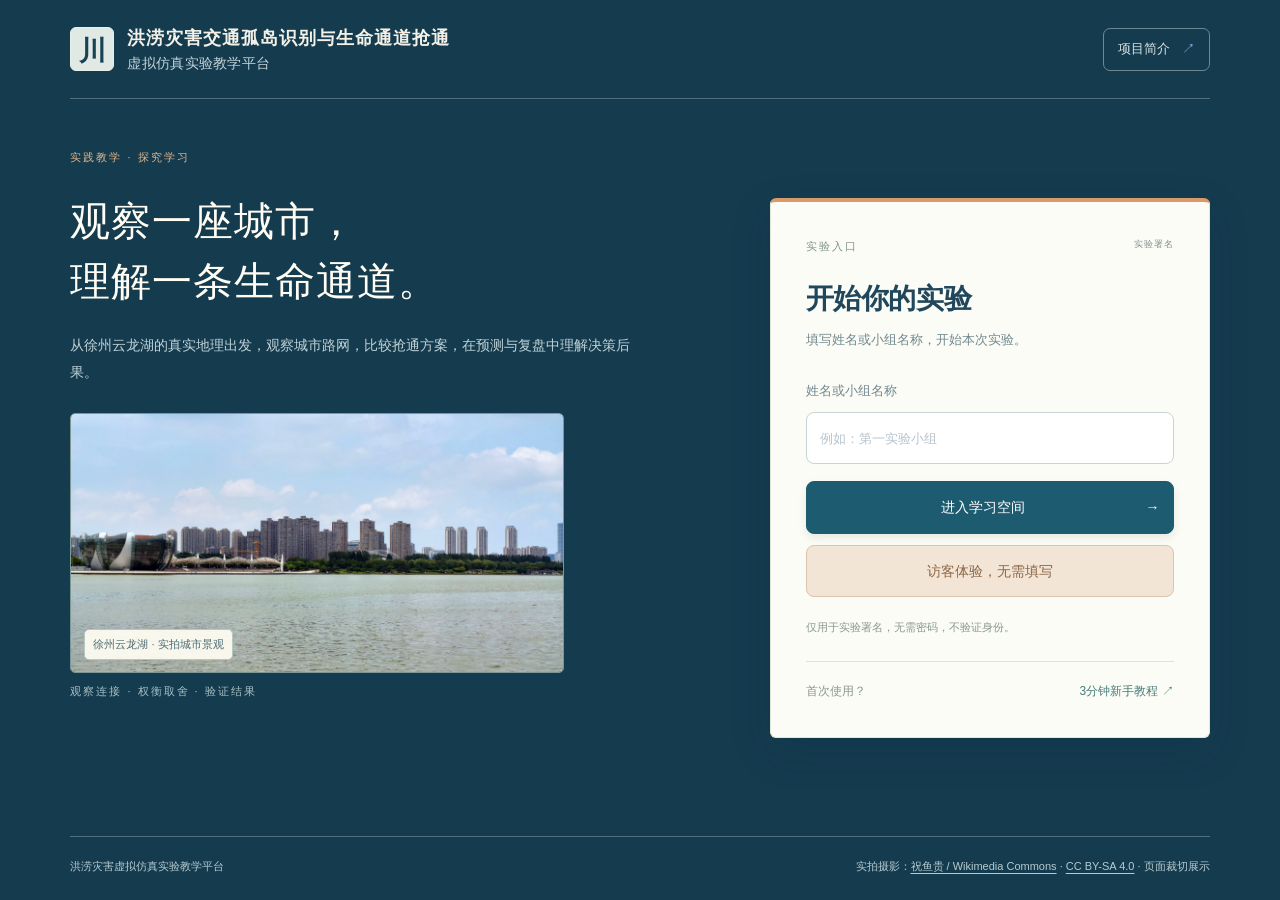
==== commit 850a48bd: "Add files via upload" ====
--- a/index.html
+++ b/index.html
@@ -1,8 +1,8 @@
 <!doctype html>
-<html lang="zh-CN"><head><meta charset="UTF-8"><meta name="viewport" content="width=device-width,initial-scale=1"><meta name="description" content="洪涝灾害交通孤岛识别与生命通道抢通虚拟仿真实验教学平台"><title>徐州交通孤岛 · 通道决策实验室</title><link rel="icon" href="data:image/svg+xml,%3Csvg xmlns='http://www.w3.org/2000/svg' viewBox='0 0 32 32'%3E%3Crect width='32' height='32' rx='8' fill='%230b2030'/%3E%3Cpath d='M6 23L14 8h5l7 15M10 18h13' fill='none' stroke='%2343dfbf' stroke-width='3'/%3E%3C/svg%3E"><link rel="stylesheet" href="style.css"><link rel="stylesheet" href="assessment.css"><link rel="stylesheet" href="home.css"><link rel="stylesheet" href="login.css"><link rel="stylesheet" href="login-polish.css"><link rel="stylesheet" href="maplibre-gl.css"><link rel="stylesheet" href="geo-scene.css"><link rel="stylesheet" href="map-tools.css"><link rel="stylesheet" href="command-ui.css"><link rel="stylesheet" href="workspace.css"><link rel="stylesheet" href="tutorial.css"></head>
-<body class="welcome-open"><header><a class="brand" href="#home"><span class="brandmark">川</span><span>交通孤岛实验室<small>CONNECTIVITY · DECISION LAB</small></span></a><div class="platform-name">交通孤岛识别与生命通道抢通<br><span>虚拟仿真实验教学平台</span></div><div class="header-actions"><span class="tag">教学模拟</span><button data-action="help">新手教程</button><button data-action="save">保存实验</button></div></header>
+<html lang="zh-CN"><head><meta charset="UTF-8"><meta name="viewport" content="width=device-width,initial-scale=1"><meta name="description" content="洪涝灾害交通孤岛识别与生命通道抢通虚拟仿真实验教学平台"><title>洪涝灾害交通孤岛识别与生命通道抢通虚拟仿真实验教学平台</title><link rel="icon" href="data:image/svg+xml,%3Csvg xmlns='http://www.w3.org/2000/svg' viewBox='0 0 32 32'%3E%3Crect width='32' height='32' rx='8' fill='%230b2030'/%3E%3Cpath d='M6 23L14 8h5l7 15M10 18h13' fill='none' stroke='%2343dfbf' stroke-width='3'/%3E%3C/svg%3E"><link rel="stylesheet" href="style.css?v=47"><link rel="stylesheet" href="assessment.css?v=47"><link rel="stylesheet" href="login.css?v=47"><link rel="stylesheet" href="login-polish.css?v=47"><link rel="stylesheet" href="maplibre-gl.css?v=47"><link rel="stylesheet" href="geo-scene.css?v=47"><link rel="stylesheet" href="map-tools.css?v=47"><link rel="stylesheet" href="command-ui.css?v=47"><link rel="stylesheet" href="workspace.css?v=55"><link rel="stylesheet" href="tutorial.css?v=47"><link rel="stylesheet" href="home.css?v=55"></head>
+<body class="welcome-open"><header><button class="header-nav-toggle" data-action="nav-focus" aria-label="收起课程目录" title="收起课程目录"><svg viewBox="0 0 24 24" width="20" height="20" fill="none" stroke="currentColor" stroke-width="1.7"><path d="M4 5h16v14H4zM10 5v14"/></svg></button><a class="brand" href="#home"><span class="brandmark">川</span><span class="project-name">洪涝灾害交通孤岛识别与生命通道抢通<span>虚拟仿真实验教学平台</span></span></a><div class="header-actions"><span class="tag">教学模拟</span><button data-action="help">新手教程</button><button data-action="save">保存实验</button></div></header>
 <div class="shell"><nav aria-label="实验模块" id="nav"></nav><main><div class="topline"><div><div class="eyebrow" id="breadcrumb">实验工作台 / 灾情感知</div><h1 id="page-title">灾情总览</h1></div><div class="experiment-controls"><label>实验情景<select id="scenario" aria-label="实验情景"></select></label><button data-action="reset" class="subtle">重新实验</button></div></div><section id="metrics" class="metrics" aria-label="实时指标"></section><div id="content"></div><footer>徐州地理背景 · 虚拟灾情与教学参数 · 本机保存实验记录 <span>模型不用于实际应急指挥</span></footer></main></div>
-<div id="toast" role="status" aria-live="polite"></div><dialog id="dialog"><div id="dialog-content"></div><button data-action="close-dialog" class="dialog-close" aria-label="关闭">×</button></dialog><input type="file" id="import-file" accept="application/json,.json" hidden><script src="engine.js"></script><script src="assessment.js"></script><script src="assessment-ui.js"></script><script src="maplibre-gl.js"></script><script src="xuzhou-scene-data.js"></script><script src="geo-scene.js"></script><script src="road-routing.js"></script><script src="command-engine.js"></script><script src="command-ui.js"></script><script src="app.js"></script><script src="login.js"></script><script src="tutorial.js"></script></body></html>
+<div id="toast" role="status" aria-live="polite"></div><dialog id="dialog"><div id="dialog-content"></div><button data-action="close-dialog" class="dialog-close" aria-label="关闭">×</button></dialog><input type="file" id="import-file" accept="application/json,.json" hidden><script src="engine.js?v=55"></script><script src="assessment.js"></script><script src="assessment-ui.js"></script><script src="maplibre-gl.js"></script><script src="xuzhou-scene-data.js?v=55"></script><script src="geo-scene.js?v=55"></script><script src="road-routing.js?v=55"></script><script src="command-engine.js"></script><script src="command-ui.js"></script><script src="app.js?v=55"></script><script src="login.js?v=55"></script><script src="tutorial.js?v=47-review"></script></body></html>
 
 
 
--- a/style.css
+++ b/style.css
@@ -1 +1,2 @@
-:root{color-scheme:light;--bg:#356aab;--panel:#356aab;--panel2:#356aab;--line:#356aab;--text:#356aab;--muted:#607789;--accent:#087e72;--blue:#356aab;--red:#b6434b;--amber:#98621c}*{box-sizing:border-box}body{margin:0;background:var(--bg);color:var(--text);font:16px/1.6 'Microsoft YaHei','PingFang SC',system-ui,sans-serif}button,input,select,textarea{font:inherit}button,select,input,textarea{border:1px solid var(--line);background:#f2f6f8;color:var(--text);border-radius:7px}button{cursor:pointer;padding:8px 14px;transition:background .15s,border-color .15s}button:hover{background:#f2f6f8;border-color:#dbe6e8}button:disabled{cursor:not-allowed;opacity:.45}button.primary{background:var(--accent);border-color:var(--accent);color:#087e72;font-weight:700}button.danger{color:var(--red)}button.subtle{background:transparent}button.small{padding:4px 9px;font-size:14px}input,select{padding:8px 10px;max-width:100%}input[type=checkbox]{accent-color:var(--accent);width:18px;height:18px}input[type=range]{padding:0;width:100%;accent-color:var(--accent)}textarea{padding:12px;width:100%;min-height:110px;resize:vertical}a{color:inherit;text-decoration:none}:focus-visible{outline:2px solid var(--accent);outline-offset:4px}header{min-height:88px;padding:16px 26px;display:flex;align-items:center;gap:32px;border-bottom:1px solid var(--line);background:#ffffff}.brand{display:flex;gap:12px;align-items:center;font-size:20px;font-weight:700;white-space:nowrap}.brandmark{display:grid;place-items:center;background:#edf6f2;color:var(--accent);font-size:26px;width:44px;height:44px;border-radius:12px}.brand small{display:block;font-size:10px;letter-spacing:1.6px;color:var(--muted);font-weight:400}.platform-name{font-size:14px;border-left:1px solid var(--line);padding-left:28px}.platform-name span{color:var(--muted);font-size:13px}.header-actions{margin-left:auto;display:flex;align-items:center;gap:10px}.tag{font-size:12px;padding:4px 9px;background:#edf6f2;color:var(--accent);border-radius:4px;white-space:nowrap}.shell{display:grid;grid-template-columns:192px minmax(0,1fr);min-height:calc(100vh - 89px)}nav{padding:24px 12px;background:#ffffff;border-right:1px solid var(--line)}.nav-caption{font-size:12px;letter-spacing:2px;color:#607789;margin:0 14px 15px}nav button{display:flex;width:100%;text-align:left;align-items:center;gap:12px;margin-bottom:9px;background:transparent;border:1px solid transparent;padding:12px;font-size:14px}nav button.active{background:#edf6f2;color:var(--accent);border-color:#dbe6e8}nav .num{font-size:12px;opacity:.65}nav .nav-bottom{margin-top:30px;border-top:1px solid var(--line);padding-top:22px}main{min-width:0;padding:26px 30px 12px}.topline{display:flex;align-items:center;justify-content:space-between;gap:20px;margin-bottom:22px}.eyebrow{color:var(--muted);font-size:12px;letter-spacing:1px}h1{font-size:26px;margin:4px 0 0;letter-spacing:1px}h2{font-size:18px;margin:0}h3{font-size:16px;margin:0 0 12px}p{margin:8px 0 16px}.experiment-controls{display:flex;align-items:end;gap:12px}.experiment-controls label{display:grid;gap:4px;color:var(--muted);font-size:12px}.experiment-controls select{font-size:14px;min-width:210px}.metrics{display:grid;grid-template-columns:repeat(4,1fr);gap:14px;margin-bottom:22px}.metric{padding:17px 20px;background:var(--panel);border:1px solid var(--line);border-radius:9px}.metric .label{font-size:13px;color:var(--muted)}.metric strong{display:block;font-size:29px;font-weight:600;letter-spacing:1px;margin-top:5px}.metric small{font-size:12px;margin-left:7px;font-weight:400;color:var(--muted)}.metric .sub{font-size:12px;color:var(--muted)}.red{color:var(--red)}.green{color:var(--accent)}.amber{color:var(--amber)}.blue{color:var(--blue)}.workspace{display:grid;grid-template-columns:minmax(0,1fr) 300px;gap:18px}.panel{border:1px solid var(--line);border-radius:9px;background:var(--panel);overflow:hidden}.panel-head{padding:16px 19px;display:flex;align-items:center;justify-content:space-between;gap:10px;border-bottom:1px solid var(--line)}.panel-head small{color:var(--muted);font-size:12px}.panel-body{padding:19px}.map-panel{position:relative;min-height:445px;background:#ffffff}.map-header{position:absolute;top:16px;left:18px;z-index:1;pointer-events:none}.map-header strong{font-size:14px}.map-header small{display:block;color:var(--muted);font-size:12px}.map-actions{position:absolute;right:12px;top:13px;display:flex;gap:5px;z-index:1}.map-actions button{padding:4px 10px}.map{width:100%;height:445px;display:block}.map text{font-family:inherit;pointer-events:none}.map .edge{cursor:pointer}.map .edge:hover .road{stroke-width:8}.map .node{cursor:pointer}.map .node:hover circle{stroke:#263f52;stroke-width:3}.map-caption{position:absolute;bottom:10px;left:16px;font-size:12px;color:#607789}.legend{display:flex;flex-wrap:wrap;gap:17px;padding:12px 18px;font-size:12px;color:var(--muted);border-top:1px solid var(--line)}.legend i{display:inline-block;width:17px;height:3px;vertical-align:middle;margin-right:6px;background:var(--accent)}.legend .blocked{background:var(--red)}.legend .limited{background:var(--amber)}.legend .repair{background:var(--blue)}.stack{display:grid;gap:16px;align-content:start}.stat-row{display:flex;justify-content:space-between;align-items:center;padding:10px 0;border-bottom:1px solid #dbe6e8;font-size:14px;gap:12px}.stat-row:last-child{border:0}.stat-row span:first-child{color:var(--muted)}.notice{padding:12px 14px;background:#f2f6f8;border-left:3px solid var(--amber);font-size:14px;color:#98621c;border-radius:3px}.hint{color:var(--muted);font-size:14px}.muted{color:var(--muted)}.actions{display:flex;gap:9px;flex-wrap:wrap;align-items:center;margin-top:16px}.actions:first-child{margin-top:0}.two-col{display:grid;grid-template-columns:1fr 1fr;gap:18px}.three-col{display:grid;grid-template-columns:repeat(3,1fr);gap:16px}.spaced{margin-top:18px}.table-wrap{overflow:auto}table{border-collapse:collapse;width:100%;font-size:14px}th,td{padding:12px 14px;text-align:left;border-bottom:1px solid var(--line);white-space:nowrap}th{font-size:12px;color:var(--muted);font-weight:400;background:#f2f6f8}tr:last-child td{border:0}td input{width:80px}td select{max-width:140px}.badge{display:inline-flex;font-size:12px;gap:5px;padding:2px 8px;border-radius:4px;background:#f2f6f8}.badge.blocked{color:var(--red);background:#f2f6f8}.badge.open{color:var(--accent);background:#edf6f2}.badge.limited{color:var(--amber);background:#fff6e8}.badge.repair{color:var(--blue);background:#f2f6f8}.select-card{display:flex;align-items:center;gap:12px;padding:14px;border:1px solid var(--line);border-radius:7px;margin-bottom:10px;background:#f2f6f8}.select-card:has(input:checked){border-color:var(--accent);background:#edf6f2}.select-card small{display:block;color:var(--muted);font-size:12px}.route-result{border:1px solid #dbe6e8;padding:16px;border-radius:7px;background:#edf6f2;margin-top:18px}.form-grid{display:grid;grid-template-columns:1fr 1fr;gap:16px}.field{display:grid;gap:7px;font-size:14px}.field span{color:var(--muted)}.field.full{grid-column:1/-1}.form-grid input{width:100%}.order-list{list-style:none;padding:0;margin:0}.order-list li{display:flex;align-items:center;gap:12px;padding:13px 0;border-bottom:1px solid var(--line)}.order-list .order{color:var(--accent);font-size:20px;width:28px}.order-list .grow{flex:1}.grow small{display:block;color:var(--muted);font-size:12px}.log{max-height:280px;overflow:auto}.log-item{border-left:2px solid #dbe6e8;padding:3px 12px 15px;font-size:14px}.log-item time{display:block;font-size:12px;color:var(--accent)}progress{width:100%;height:7px;accent-color:var(--accent)}.crew{padding:14px;background:#f2f6f8;border-radius:7px;margin-bottom:12px}.crew-top{display:flex;justify-content:space-between;gap:10px;font-size:14px;margin-bottom:6px}.crew small{font-size:12px;color:var(--muted)}.simulation-toolbar{display:flex;gap:10px;align-items:center;flex-wrap:wrap;padding:16px;background:#f2f6f8;border-bottom:1px solid var(--line)}.clock{font:600 24px/1.3 Consolas,monospace;color:var(--accent);margin-right:auto}.clock small{font:12px 'Microsoft YaHei';color:var(--muted);display:block}.chart{width:100%;height:160px}.score{font-size:64px;font-weight:600;color:var(--accent);line-height:1.2}.score small{font-size:18px;color:var(--muted)}.score-card{text-align:center;padding:30px 20px;background:radial-gradient(ellipse at top,#edf6f2,#ffffff 80%)}.score-bars>div{margin:15px 0}.score-bars .row{display:flex;justify-content:space-between;font-size:14px;margin-bottom:6px}.quiz-option{display:block;padding:9px 0;font-size:14px}.quiz-option input{margin-right:10px}.empty{padding:35px 18px;text-align:center;color:var(--muted)}footer{display:flex;justify-content:space-between;gap:12px;color:#607789;font-size:12px;padding:22px 0 5px}#toast{position:fixed;bottom:30px;left:50%;transform:translateX(-50%);background:#ffffff;color:#087e72;border-radius:8px;padding:12px 20px;box-shadow:0 12px 40px #284c5b12;z-index:10;display:none;max-width:90vw}dialog{max-width:760px;width:calc(100% - 36px);max-height:85vh;border:1px solid #dbe6e8;border-radius:12px;background:#ffffff;color:var(--text);padding:30px;box-shadow:0 30px 100px #284c5b12}dialog::backdrop{background:#ffffffb8;backdrop-filter:blur(4px)}.dialog-close{position:absolute;top:10px;right:12px;border:0;background:transparent;font-size:24px;padding:0 8px}dialog h2{padding-right:25px;margin-bottom:16px}dialog li{margin-bottom:8px}.scenario-card{padding:20px;cursor:pointer}.scenario-card.selected{border-color:var(--accent);background:#edf6f2}.scenario-card .level{font-size:12px;color:var(--accent);margin-bottom:8px}.scenario-card h3{margin-bottom:8px}.scenario-card p{font-size:14px;color:var(--muted)}.task-check{display:flex;gap:12px;align-items:flex-start;padding:12px 0;font-size:14px;border-bottom:1px solid var(--line)}.task-check b{display:grid;place-items:center;flex-shrink:0;width:24px;height:24px;border-radius:50%;background:#edf6f2;color:var(--accent);font-size:12px}.task-check small{display:block;color:var(--muted)}.inline-label{display:flex;gap:8px;align-items:center;font-size:14px}.section-intro{margin:0 0 18px;color:var(--muted);font-size:14px}.view-tabs{display:flex;gap:6px;margin-bottom:18px}.view-tabs button.active{color:var(--accent);border-color:var(--accent)}@media(min-width:1600px){main{padding:30px 40px}.map{height:540px}.workspace{grid-template-columns:minmax(0,1fr) 330px}}@media(max-width:1150px){.shell{grid-template-columns:150px minmax(0,1fr)}main{padding:20px}.workspace{grid-template-columns:minmax(0,1fr)}.stack{grid-template-columns:1fr 1fr}.platform-name{display:none}.metric{padding:13px}.metric strong{font-size:25px}.three-col{grid-template-columns:1fr}.header-actions .tag{display:none}}@media(max-width:760px){header{padding:12px;gap:10px;flex-wrap:wrap}.brand{font-size:18px}.header-actions{gap:6px}.header-actions button{font-size:12px;padding:7px}.shell{display:block}nav{display:flex;overflow:auto;padding:10px;gap:6px;border-right:0;border-bottom:1px solid var(--line)}nav button{width:auto;margin:0;white-space:nowrap;padding:8px;font-size:12px}nav .num,.nav-caption,.nav-bottom{display:none!important}main{padding:16px 12px}.topline{align-items:start;flex-direction:column;gap:12px}h1{font-size:23px}.experiment-controls{width:100%}.experiment-controls label{flex:1}.experiment-controls select{min-width:0;width:100%}.metrics{grid-template-columns:1fr 1fr;gap:9px}.metric{padding:12px}.metric strong{font-size:24px}.stack,.two-col,.form-grid{grid-template-columns:1fr}.map{height:340px}.map-panel{min-height:340px}.panel-head{padding:13px}.panel-body{padding:14px}.map-header{top:12px;left:12px}.map-actions{top:10px;right:8px}.map-actions button{font-size:12px;padding:3px 7px}footer{flex-direction:column;font-size:12px}.clock{width:100%}.form-grid .full{grid-column:auto}.score{font-size:50px}}@media print{header,nav,.topline,.metrics,footer,button{display:none!important}body,main,.panel{background:white;color:black}.shell{display:block}.two-col,.workspace{display:block}.panel{border:1px solid #dbe6e8;margin-bottom:15px}main{padding:0}.hint,.muted{color:#607789}}
+/* Ocean classroom theme v4.6. */
+:root{color-scheme:dark;--bg:#356aab;--panel:#356aab;--panel2:#356aab;--line:#356aab;--text:#a2bfe2;--muted:#b7c3cd;--accent:#9aeae1;--blue:#a2bfe2;--red:#dea6a9;--amber:#eac79a}*{box-sizing:border-box}body{margin:0;background:var(--bg);color:var(--text);font:16px/1.6 'Microsoft YaHei','PingFang SC',system-ui,sans-serif}button,input,select,textarea{font:inherit}button,select,input,textarea{border:1px solid var(--line);background:#102633;color:var(--text);border-radius:7px}button{cursor:pointer;padding:8px 14px;transition:background .15s,border-color .15s}button:hover{background:#102633;border-color:#304957}button:disabled{cursor:not-allowed;opacity:.45}button.primary{background:var(--accent);border-color:var(--accent);color:#9aeae1;font-weight:700}button.danger{color:var(--red)}button.subtle{background:transparent}button.small{padding:4px 9px;font-size:14px}input,select{padding:8px 10px;max-width:100%}input[type=checkbox]{accent-color:var(--accent);width:18px;height:18px}input[type=range]{padding:0;width:100%;accent-color:var(--accent)}textarea{padding:12px;width:100%;min-height:110px;resize:vertical}a{color:inherit;text-decoration:none}:focus-visible{outline:2px solid var(--accent);outline-offset:4px}header{min-height:88px;padding:16px 26px;display:flex;align-items:center;gap:32px;border-bottom:1px solid var(--line);background:#102633}.brand{display:flex;gap:12px;align-items:center;font-size:20px;font-weight:700;white-space:nowrap}.brandmark{display:grid;place-items:center;background:#102633;color:var(--accent);font-size:26px;width:44px;height:44px;border-radius:12px}.brand small{display:block;font-size:10px;letter-spacing:1.6px;color:var(--muted);font-weight:400}.platform-name{font-size:14px;border-left:1px solid var(--line);padding-left:28px}.platform-name span{color:var(--muted);font-size:13px}.header-actions{margin-left:auto;display:flex;align-items:center;gap:10px}.tag{font-size:12px;padding:4px 9px;background:#102633;color:var(--accent);border-radius:4px;white-space:nowrap}.shell{display:grid;grid-template-columns:192px minmax(0,1fr);min-height:calc(100vh - 89px)}nav{padding:24px 12px;background:#102633;border-right:1px solid var(--line)}.nav-caption{font-size:12px;letter-spacing:2px;color:#b7c3cd;margin:0 14px 15px}nav button{display:flex;width:100%;text-align:left;align-items:center;gap:12px;margin-bottom:9px;background:transparent;border:1px solid transparent;padding:12px;font-size:14px}nav button.active{background:#102633;color:var(--accent);border-color:#304957}nav .num{font-size:12px;opacity:.65}nav .nav-bottom{margin-top:30px;border-top:1px solid var(--line);padding-top:22px}main{min-width:0;padding:26px 30px 12px}.topline{display:flex;align-items:center;justify-content:space-between;gap:20px;margin-bottom:22px}.eyebrow{color:var(--muted);font-size:12px;letter-spacing:1px}h1{font-size:26px;margin:4px 0 0;letter-spacing:1px}h2{font-size:18px;margin:0}h3{font-size:16px;margin:0 0 12px}p{margin:8px 0 16px}.experiment-controls{display:flex;align-items:end;gap:12px}.experiment-controls label{display:grid;gap:4px;color:var(--muted);font-size:12px}.experiment-controls select{font-size:14px;min-width:210px}.metrics{display:grid;grid-template-columns:repeat(4,1fr);gap:14px;margin-bottom:22px}.metric{padding:17px 20px;background:var(--panel);border:1px solid var(--line);border-radius:9px}.metric .label{font-size:13px;color:var(--muted)}.metric strong{display:block;font-size:29px;font-weight:600;letter-spacing:1px;margin-top:5px}.metric small{font-size:12px;margin-left:7px;font-weight:400;color:var(--muted)}.metric .sub{font-size:12px;color:var(--muted)}.red{color:var(--red)}.green{color:var(--accent)}.amber{color:var(--amber)}.blue{color:var(--blue)}.workspace{display:grid;grid-template-columns:minmax(0,1fr) 300px;gap:18px}.panel{border:1px solid var(--line);border-radius:9px;background:var(--panel);overflow:hidden}.panel-head{padding:16px 19px;display:flex;align-items:center;justify-content:space-between;gap:10px;border-bottom:1px solid var(--line)}.panel-head small{color:var(--muted);font-size:12px}.panel-body{padding:19px}.map-panel{position:relative;min-height:445px;background:#102633}.map-header{position:absolute;top:16px;left:18px;z-index:1;pointer-events:none}.map-header strong{font-size:14px}.map-header small{display:block;color:var(--muted);font-size:12px}.map-actions{position:absolute;right:12px;top:13px;display:flex;gap:5px;z-index:1}.map-actions button{padding:4px 10px}.map{width:100%;height:445px;display:block}.map text{font-family:inherit;pointer-events:none}.map .edge{cursor:pointer}.map .edge:hover .road{stroke-width:8}.map .node{cursor:pointer}.map .node:hover circle{stroke:#abc5d8;stroke-width:3}.map-caption{position:absolute;bottom:10px;left:16px;font-size:12px;color:#b7c3cd}.legend{display:flex;flex-wrap:wrap;gap:17px;padding:12px 18px;font-size:12px;color:var(--muted);border-top:1px solid var(--line)}.legend i{display:inline-block;width:17px;height:3px;vertical-align:middle;margin-right:6px;background:var(--accent)}.legend .blocked{background:var(--red)}.legend .limited{background:var(--amber)}.legend .repair{background:var(--blue)}.stack{display:grid;gap:16px;align-content:start}.stat-row{display:flex;justify-content:space-between;align-items:center;padding:10px 0;border-bottom:1px solid #304957;font-size:14px;gap:12px}.stat-row:last-child{border:0}.stat-row span:first-child{color:var(--muted)}.notice{padding:12px 14px;background:#102633;border-left:3px solid var(--amber);font-size:14px;color:#eac79a;border-radius:3px}.hint{color:var(--muted);font-size:14px}.muted{color:var(--muted)}.actions{display:flex;gap:9px;flex-wrap:wrap;align-items:center;margin-top:16px}.actions:first-child{margin-top:0}.two-col{display:grid;grid-template-columns:1fr 1fr;gap:18px}.three-col{display:grid;grid-template-columns:repeat(3,1fr);gap:16px}.spaced{margin-top:18px}.table-wrap{overflow:auto}table{border-collapse:collapse;width:100%;font-size:14px}th,td{padding:12px 14px;text-align:left;border-bottom:1px solid var(--line);white-space:nowrap}th{font-size:12px;color:var(--muted);font-weight:400;background:#102633}tr:last-child td{border:0}td input{width:80px}td select{max-width:140px}.badge{display:inline-flex;font-size:12px;gap:5px;padding:2px 8px;border-radius:4px;background:#102633}.badge.blocked{color:var(--red);background:#102633}.badge.open{color:var(--accent);background:#102633}.badge.limited{color:var(--amber);background:#102633}.badge.repair{color:var(--blue);background:#102633}.select-card{display:flex;align-items:center;gap:12px;padding:14px;border:1px solid var(--line);border-radius:7px;margin-bottom:10px;background:#102633}.select-card:has(input:checked){border-color:var(--accent);background:#102633}.select-card small{display:block;color:var(--muted);font-size:12px}.route-result{border:1px solid #304957;padding:16px;border-radius:7px;background:#102633;margin-top:18px}.form-grid{display:grid;grid-template-columns:1fr 1fr;gap:16px}.field{display:grid;gap:7px;font-size:14px}.field span{color:var(--muted)}.field.full{grid-column:1/-1}.form-grid input{width:100%}.order-list{list-style:none;padding:0;margin:0}.order-list li{display:flex;align-items:center;gap:12px;padding:13px 0;border-bottom:1px solid var(--line)}.order-list .order{color:var(--accent);font-size:20px;width:28px}.order-list .grow{flex:1}.grow small{display:block;color:var(--muted);font-size:12px}.log{max-height:280px;overflow:auto}.log-item{border-left:2px solid #304957;padding:3px 12px 15px;font-size:14px}.log-item time{display:block;font-size:12px;color:var(--accent)}progress{width:100%;height:7px;accent-color:var(--accent)}.crew{padding:14px;background:#102633;border-radius:7px;margin-bottom:12px}.crew-top{display:flex;justify-content:space-between;gap:10px;font-size:14px;margin-bottom:6px}.crew small{font-size:12px;color:var(--muted)}.simulation-toolbar{display:flex;gap:10px;align-items:center;flex-wrap:wrap;padding:16px;background:#102633;border-bottom:1px solid var(--line)}.clock{font:600 24px/1.3 Consolas,monospace;color:var(--accent);margin-right:auto}.clock small{font:12px 'Microsoft YaHei';color:var(--muted);display:block}.chart{width:100%;height:160px}.score{font-size:64px;font-weight:600;color:var(--accent);line-height:1.2}.score small{font-size:18px;color:var(--muted)}.score-card{text-align:center;padding:30px 20px;background:radial-gradient(ellipse at top,#102633,#102633 80%)}.score-bars>div{margin:15px 0}.score-bars .row{display:flex;justify-content:space-between;font-size:14px;margin-bottom:6px}.quiz-option{display:block;padding:9px 0;font-size:14px}.quiz-option input{margin-right:10px}.empty{padding:35px 18px;text-align:center;color:var(--muted)}footer{display:flex;justify-content:space-between;gap:12px;color:#b7c3cd;font-size:12px;padding:22px 0 5px}#toast{position:fixed;bottom:30px;left:50%;transform:translateX(-50%);background:#102633;color:#9aeae1;border-radius:8px;padding:12px 20px;box-shadow:0 12px 40px #00000012;z-index:10;display:none;max-width:90vw}dialog{max-width:760px;width:calc(100% - 36px);max-height:85vh;border:1px solid #304957;border-radius:12px;background:#102633;color:var(--text);padding:30px;box-shadow:0 30px 100px #00000012}dialog::backdrop{background:#102633b8;backdrop-filter:blur(4px)}.dialog-close{position:absolute;top:10px;right:12px;border:0;background:transparent;font-size:24px;padding:0 8px}dialog h2{padding-right:25px;margin-bottom:16px}dialog li{margin-bottom:8px}.scenario-card{padding:20px;cursor:pointer}.scenario-card.selected{border-color:var(--accent);background:#102633}.scenario-card .level{font-size:12px;color:var(--accent);margin-bottom:8px}.scenario-card h3{margin-bottom:8px}.scenario-card p{font-size:14px;color:var(--muted)}.task-check{display:flex;gap:12px;align-items:flex-start;padding:12px 0;font-size:14px;border-bottom:1px solid var(--line)}.task-check b{display:grid;place-items:center;flex-shrink:0;width:24px;height:24px;border-radius:50%;background:#102633;color:var(--accent);font-size:12px}.task-check small{display:block;color:var(--muted)}.inline-label{display:flex;gap:8px;align-items:center;font-size:14px}.section-intro{margin:0 0 18px;color:var(--muted);font-size:14px}.view-tabs{display:flex;gap:6px;margin-bottom:18px}.view-tabs button.active{color:var(--accent);border-color:var(--accent)}@media(min-width:1600px){main{padding:30px 40px}.map{height:540px}.workspace{grid-template-columns:minmax(0,1fr) 330px}}@media(max-width:1150px){.shell{grid-template-columns:150px minmax(0,1fr)}main{padding:20px}.workspace{grid-template-columns:minmax(0,1fr)}.stack{grid-template-columns:1fr 1fr}.platform-name{display:none}.metric{padding:13px}.metric strong{font-size:25px}.three-col{grid-template-columns:1fr}.header-actions .tag{display:none}}@media(max-width:760px){header{padding:12px;gap:10px;flex-wrap:wrap}.brand{font-size:18px}.header-actions{gap:6px}.header-actions button{font-size:12px;padding:7px}.shell{display:block}nav{display:flex;overflow:auto;padding:10px;gap:6px;border-right:0;border-bottom:1px solid var(--line)}nav button{width:auto;margin:0;white-space:nowrap;padding:8px;font-size:12px}nav .num,.nav-caption,.nav-bottom{display:none!important}main{padding:16px 12px}.topline{align-items:start;flex-direction:column;gap:12px}h1{font-size:23px}.experiment-controls{width:100%}.experiment-controls label{flex:1}.experiment-controls select{min-width:0;width:100%}.metrics{grid-template-columns:1fr 1fr;gap:9px}.metric{padding:12px}.metric strong{font-size:24px}.stack,.two-col,.form-grid{grid-template-columns:1fr}.map{height:340px}.map-panel{min-height:340px}.panel-head{padding:13px}.panel-body{padding:14px}.map-header{top:12px;left:12px}.map-actions{top:10px;right:8px}.map-actions button{font-size:12px;padding:3px 7px}footer{flex-direction:column;font-size:12px}.clock{width:100%}.form-grid .full{grid-column:auto}.score{font-size:50px}}@media print{header,nav,.topline,.metrics,footer,button{display:none!important}body,main,.panel{background:#102633;color:#dce8ee}.shell{display:block}.two-col,.workspace{display:block}.panel{border:1px solid #304957;margin-bottom:15px}main{padding:0}.hint,.muted{color:#b7c3cd}}
--- a/assessment.css
+++ b/assessment.css
@@ -1 +1,2 @@
-.assessment-banner{display:flex;justify-content:space-between;align-items:center;gap:15px;margin-bottom:18px;padding:20px;border:1px solid #dbe6e8;border-radius:9px;background:#edf6f2}.decision-options{display:grid;gap:13px;margin-top:22px}.decision-option{text-align:left;padding:18px;background:#f2f6f8;white-space:normal}.decision-option b{display:flex;gap:12px;align-items:center;font-size:16px}.decision-option b span{display:grid;place-items:center;width:28px;height:28px;background:#edf6f2;color:var(--accent);border-radius:5px;flex-shrink:0}.decision-option p{margin:8px 0;font-size:14px;color:var(--muted)}.decision-option small{font-size:12px;color:var(--amber)}.decision-option:hover{border-color:var(--accent)}.assessment-review{border-bottom:1px solid var(--line);padding:15px 0}.wrap-cell{white-space:normal;min-width:200px}.exam-ribbon{display:flex;justify-content:space-between;align-items:center;gap:10px;padding:10px 15px;border:1px solid #dbe6e8;background:#edf6f2;color:#087e72;font-size:14px;border-radius:7px;margin-bottom:18px}.score-bars .hint{font-size:14px;margin-top:8px}@media(max-width:760px){.assessment-banner,.exam-ribbon{align-items:flex-start;flex-direction:column}.decision-option{padding:14px}.assessment-banner h2{font-size:18px}}
+/* Ocean classroom theme v4.6. */
+.assessment-banner{display:flex;justify-content:space-between;align-items:center;gap:15px;margin-bottom:18px;padding:20px;border:1px solid #304957;border-radius:9px;background:#102633}.decision-options{display:grid;gap:13px;margin-top:22px}.decision-option{text-align:left;padding:18px;background:#102633;white-space:normal}.decision-option b{display:flex;gap:12px;align-items:center;font-size:16px}.decision-option b span{display:grid;place-items:center;width:28px;height:28px;background:#102633;color:var(--accent);border-radius:5px;flex-shrink:0}.decision-option p{margin:8px 0;font-size:14px;color:var(--muted)}.decision-option small{font-size:12px;color:var(--amber)}.decision-option:hover{border-color:var(--accent)}.assessment-review{border-bottom:1px solid var(--line);padding:15px 0}.wrap-cell{white-space:normal;min-width:200px}.exam-ribbon{display:flex;justify-content:space-between;align-items:center;gap:10px;padding:10px 15px;border:1px solid #304957;background:#102633;color:#9aeae1;font-size:14px;border-radius:7px;margin-bottom:18px}.score-bars .hint{font-size:14px;margin-top:8px}@media(max-width:760px){.assessment-banner,.exam-ribbon{align-items:flex-start;flex-direction:column}.decision-option{padding:14px}.assessment-banner h2{font-size:18px}}
--- a/login.css
+++ b/login.css
@@ -1,8 +1,9 @@
-body.welcome-open{background:#ffffff}.welcome{display:none}.welcome-open .welcome{display:flex}.welcome-open>header,.welcome-open>.shell{display:none}
-.welcome{min-height:100vh;min-height:100svh;flex-direction:column;padding:0 clamp(22px,5.5vw,90px);background:radial-gradient(ellipse at 18% 15%,#f2f6f845,transparent 48%),linear-gradient(145deg,#ffffff,#ffffff 70%);color:#087e72}
-.welcome-top{width:100%;max-width:1400px;margin:0 auto;padding:25px 0;display:flex;align-items:center;justify-content:space-between;gap:20px;border-bottom:1px solid #dbe6e8}
-.welcome a{text-decoration:none}.welcome-brand{display:flex;align-items:center;gap:13px}.welcome-brandmark{width:44px;height:44px;display:grid;place-items:center;border:1px solid #dbe6e8;border-radius:12px;background:linear-gradient(135deg,#edf6f2,#f2f6f8);color:#087e72;font-size:27px;font-weight:700}.welcome-brandtext{font-size:18px;font-weight:600;line-height:1.45;letter-spacing:1px;color:#356aab}.welcome-brandtext small{display:block;margin-top:2px;font-size:9px;font-weight:400;letter-spacing:2px;color:#356aab}.welcome-intro-link{font-size:13px;color:#356aab;border:1px solid #dbe6e8;border-radius:7px;padding:9px 14px;white-space:nowrap}.welcome-intro-link span{margin-left:8px;color:#087e72}
-.welcome-layout{flex:1;display:grid;place-items:center;width:100%;padding:48px 0;min-height:560px}.login-card{width:100%;max-width:460px;color:#356aab;border:1px solid #dbe6e8;border-radius:16px;background:linear-gradient(145deg,#ffffff,#ffffff);padding:36px;box-shadow:0 24px 70px #284c5b12}.entry-label{display:flex;justify-content:space-between;gap:12px;color:#087e72;font-size:10px;letter-spacing:2px;margin-bottom:24px}.entry-label span:last-child{font-size:9px;color:#607789;letter-spacing:1px}.login-card h1{font-size:29px;line-height:1.35;margin:0 0 10px;letter-spacing:1px}.login-card p{color:#607789;font-size:14px;line-height:1.8}.login-card .login-description{margin:0 0 29px}.login-card label{display:block;font-size:13px;margin:0 0 9px;font-weight:500}.login-card input{width:100%;padding:13px;border:1px solid #dbe6e8;border-radius:8px;background:#ffffff;color:#356aab;font:inherit;box-shadow:inset 0 1px 3px #284c5b12}.login-card input::placeholder{color:#607789;font-size:13px}.login-card button{display:block;width:100%;padding:13px;margin-top:17px;border-radius:8px;font:inherit;font-size:14px;cursor:pointer}.login-card button.primary{background:linear-gradient(100deg,#edf6f2,#edf6f2);color:#263f52;border:1px solid #dbe6e8;box-shadow:0 6px 16px #284c5b12}.login-card button.primary span{float:right}.login-card .guest-entry{background:transparent;color:#356aab;border:1px solid #dbe6e8;margin-top:11px}.login-card .login-note{font-size:11px;margin:20px 0 23px;line-height:1.9;color:#607789}.login-about{padding-top:19px;border-top:1px solid #dbe6e8;color:#607789;font-size:12px}.login-about a{float:right;color:#087e72;font-weight:500}.welcome-bottom{width:100%;max-width:1400px;margin:0 auto;padding:20px 0 24px;border-top:1px solid #dbe6e8;display:flex;justify-content:space-between;gap:16px;color:#607789;font-size:11px;line-height:1.7}.welcome [hidden]{display:none!important}
-.header-actions .project-intro-link{display:inline-flex;align-items:center;justify-content:center;border:1px solid var(--border,#dbe6e8);border-radius:7px;padding:8px 12px;color:inherit;font-size:13px;text-decoration:none;white-space:nowrap}
+/* Ocean classroom theme v4.6. */
+body.welcome-open{background:#102633}.welcome{display:none}.welcome-open .welcome{display:flex}.welcome-open>header,.welcome-open>.shell{display:none}
+.welcome{min-height:100vh;min-height:100svh;flex-direction:column;padding:0 clamp(22px,5.5vw,90px);background:radial-gradient(ellipse at 18% 15%,#10263345,transparent 48%),linear-gradient(145deg,#102633,#102633 70%);color:#9aeae1}
+.welcome-top{width:100%;max-width:1400px;margin:0 auto;padding:25px 0;display:flex;align-items:center;justify-content:space-between;gap:20px;border-bottom:1px solid #304957}
+.welcome a{text-decoration:none}.welcome-brand{display:flex;align-items:center;gap:13px}.welcome-brandmark{width:44px;height:44px;display:grid;place-items:center;border:1px solid #304957;border-radius:12px;background:linear-gradient(135deg,#102633,#102633);color:#9aeae1;font-size:27px;font-weight:700}.welcome-brandtext{font-size:18px;font-weight:600;line-height:1.45;letter-spacing:1px;color:#a2bfe2}.welcome-brandtext small{display:block;margin-top:2px;font-size:9px;font-weight:400;letter-spacing:2px;color:#a2bfe2}.welcome-intro-link{font-size:13px;color:#a2bfe2;border:1px solid #304957;border-radius:7px;padding:9px 14px;white-space:nowrap}.welcome-intro-link span{margin-left:8px;color:#9aeae1}
+.welcome-layout{flex:1;display:grid;place-items:center;width:100%;padding:48px 0;min-height:560px}.login-card{width:100%;max-width:460px;color:#a2bfe2;border:1px solid #304957;border-radius:16px;background:linear-gradient(145deg,#102633,#102633);padding:36px;box-shadow:0 24px 70px #00000012}.entry-label{display:flex;justify-content:space-between;gap:12px;color:#9aeae1;font-size:10px;letter-spacing:2px;margin-bottom:24px}.entry-label span:last-child{font-size:9px;color:#b7c3cd;letter-spacing:1px}.login-card h1{font-size:29px;line-height:1.35;margin:0 0 10px;letter-spacing:1px}.login-card p{color:#b7c3cd;font-size:14px;line-height:1.8}.login-card .login-description{margin:0 0 29px}.login-card label{display:block;font-size:13px;margin:0 0 9px;font-weight:500}.login-card input{width:100%;padding:13px;border:1px solid #304957;border-radius:8px;background:#102633;color:#a2bfe2;font:inherit;box-shadow:inset 0 1px 3px #00000012}.login-card input::placeholder{color:#b7c3cd;font-size:13px}.login-card button{display:block;width:100%;padding:13px;margin-top:17px;border-radius:8px;font:inherit;font-size:14px;cursor:pointer}.login-card button.primary{background:linear-gradient(100deg,#102633,#102633);color:#abc5d8;border:1px solid #304957;box-shadow:0 6px 16px #00000012}.login-card button.primary span{float:right}.login-card .guest-entry{background:transparent;color:#a2bfe2;border:1px solid #304957;margin-top:11px}.login-card .login-note{font-size:11px;margin:20px 0 23px;line-height:1.9;color:#b7c3cd}.login-about{padding-top:19px;border-top:1px solid #304957;color:#b7c3cd;font-size:12px}.login-about a{float:right;color:#9aeae1;font-weight:500}.welcome-bottom{width:100%;max-width:1400px;margin:0 auto;padding:20px 0 24px;border-top:1px solid #304957;display:flex;justify-content:space-between;gap:16px;color:#b7c3cd;font-size:11px;line-height:1.7}.welcome [hidden]{display:none!important}
+.header-actions .project-intro-link{display:inline-flex;align-items:center;justify-content:center;border:1px solid var(--border,#304957);border-radius:7px;padding:8px 12px;color:inherit;font-size:13px;text-decoration:none;white-space:nowrap}
 @media(max-width:520px){.welcome{padding:0 22px}.welcome-top{padding:20px 0}.welcome-brand{gap:10px}.welcome-brandmark{width:38px;height:38px;font-size:23px;border-radius:10px}.welcome-brandtext{font-size:15px;letter-spacing:0}.welcome-brandtext small{font-size:8px;letter-spacing:1px}.welcome-intro-link{padding:8px 10px;font-size:12px}.welcome-intro-link span{margin-left:4px}.welcome-layout{padding:34px 0;min-height:510px}.login-card{padding:27px 24px;border-radius:13px}.login-card h1{font-size:26px}.welcome-bottom{flex-direction:column;gap:4px;padding:17px 0 22px;font-size:10px}}
 @media(max-height:720px) and (min-width:521px){.welcome-top{padding:18px 0}.welcome-layout{min-height:500px;padding:30px 0}.welcome-bottom{padding:16px 0}.login-card{padding:30px 34px}}
--- a/login-polish.css
+++ b/login-polish.css
@@ -1,3 +1,9 @@
-/* Focused entry-page states. The separate project introduction uses intro.css. */
-.welcome a:focus-visible,.login-card button:focus-visible,.login-card input:focus-visible{outline:3px solid #dbe6e8;outline-offset:4px}.welcome-intro-link:hover{border-color:#dbe6e8;color:#263f52;background:#f2f6f8}.login-card input:focus{border-color:#dbe6e8;box-shadow:0 0 0 3px #284c5b12}.login-card button.primary:hover{background:#edf6f2}.login-card .guest-entry:hover{background:#ffffff;border-color:#dbe6e8}.login-about a:hover{text-decoration:underline;text-underline-offset:4px}.header-actions .project-intro-link:hover{border-color:#dbe6e8;background:#edf6f222}
-body.welcome-open{background:#f5f8f5}.welcome{background:#f5f8f5;color:#294b49}.welcome-top{border-color:#dce8df;padding:23px 0}.welcome-brandmark{background:#087e72;color:#fff;border-color:#087e72}.welcome-brandtext{color:#264b46}.welcome-brandtext small{color:#8aa598}.welcome-intro-link{border-color:#cedfd4;color:#608571;background:#fff}.welcome-intro-link span{color:#087e72}.welcome-layout{grid-template-columns:minmax(0,1.15fr) minmax(330px,.85fr);gap:8vw;max-width:1150px;margin:auto;align-items:center;padding:64px 0;place-items:initial}.welcome-course-label{font-size:11px;color:#66957d;letter-spacing:1px}.welcome-course h2{font-size:clamp(34px,3.2vw,46px);line-height:1.4;color:#2a5148;margin:19px 0}.welcome-course>p{font-size:13px;line-height:1.95;color:#7c9887;max-width:460px}.welcome-network{margin-top:28px;border-top:1px solid #dce8df;padding-top:24px;max-width:480px}.welcome-network svg{display:block;width:100%;height:auto}.welcome-network small{display:block;color:#92aa9a;font-size:10px;margin-top:7px;letter-spacing:1px}.login-card{max-width:430px;width:100%;align-self:center;justify-self:end;background:#fff;border:1px solid #dce8e0;border-radius:14px;padding:34px;box-shadow:0 15px 50px #3c654c0b}.login-card h1{color:#2e4d47;font-size:26px}.login-card .login-description{font-size:12px;color:#8b9e95}.login-card label{font-size:12px;color:#526e61}.login-card input{font-size:13px;border-color:#d5e2da;padding:12px;background:#fcfdfc}.login-card button.primary{background:#087e72;color:#fff;box-shadow:none}.login-card .guest-entry{background:#f8fbf8;color:#658272;border-color:#dde8e0}.login-card .login-note{font-size:10px;color:#8da092}.entry-label{color:#65947c}.entry-label span:last-child{color:#a5b8ab}.login-about{border-color:#e5ede7;font-size:11px;color:#8b9f91}.login-about a{color:#087e72}.welcome-bottom{border-color:#dce8df;color:#92a69a;font-size:10px}@media(max-width:800px){.welcome-layout{grid-template-columns:1fr;max-width:480px;gap:30px;padding:35px 0}.welcome-course h2{font-size:33px}.welcome-course>p{font-size:12px}.welcome-network{display:none}.login-card{max-width:480px;justify-self:center}.welcome-course-label{font-size:10px}}@media(max-width:500px){.welcome{padding:0 22px}.welcome-course h2{font-size:29px;margin:13px 0}.welcome-course>p{font-size:11px}.login-card{padding:25px}.welcome-brandtext{font-size:15px}.welcome-top{padding:18px 0}.welcome-intro-link{font-size:11px}.welcome-layout{gap:24px;padding:27px 0 36px}.welcome-bottom{flex-direction:column;gap:4px;font-size:9px}}
+/* Ocean classroom theme v4.6. */
+/* Focused entry states. Project information remains on its separate introduction page. */
+.welcome a:focus-visible,.login-card button:focus-visible,.login-card input:focus-visible{outline:3px solid #71a58a;outline-offset:4px}.welcome-intro-link:hover{border-color:#8caf95;color:#add6bc;background:#102633}.login-card input:focus{border-color:#4b956f;box-shadow:0 0 0 3px #00000045}.login-card button.primary:hover{background:#2854d5}.login-card .guest-entry:hover{background:#102633;border-color:#304957}.login-about a:hover{text-decoration:underline;text-underline-offset:4px}.header-actions .project-intro-link:hover{border-color:#95b6a0;background:#102633}
+body.welcome-open{background:#102633}.welcome{background:radial-gradient(ellipse at 20% 45%,#102633 0,transparent 56%),#102633;color:#a8bbdb}.welcome-top{border-color:#304957;padding:25px 0}.welcome-brandmark{background:#4169ed;color:#fff;border-color:#4169ed;box-shadow:0 3px 8px #00000014}.welcome-brandtext{color:#a8bbdb}.welcome-brandtext small{color:#c7d8e1}.welcome-intro-link{border-color:#304957;color:#b6cebb;background:#102633}.welcome-intro-link span{color:#9aaeea}.welcome-layout{grid-template-columns:minmax(0,1.15fr) minmax(330px,.85fr);gap:8vw;max-width:1160px;margin:auto;align-items:center;padding:60px 0;place-items:initial}.welcome-course-label{font-size:11px;color:#acbcd7;letter-spacing:1.1px}.welcome-course h2{font-size:clamp(35px,3.4vw,49px);font-weight:750;line-height:1.36;color:#a8bbdb;margin:21px 0;letter-spacing:-.8px}.welcome-course>p{font-size:14px;line-height:1.95;color:#b5bfcf;max-width:480px}.welcome-network{margin-top:30px;border-top:1px solid #304957;padding-top:24px;max-width:480px}.welcome-network svg{display:block;width:100%;height:auto}.welcome-network small{display:block;color:#c7d8e1;font-size:11px;margin-top:9px;letter-spacing:.5px}.login-card{max-width:440px;width:100%;align-self:center;justify-self:end;background:#102633;border:1px solid #304957;border-radius:17px;padding:36px;box-shadow:0 18px 60px #00000012}.login-card h1{color:#a8bbdb;font-size:28px;letter-spacing:-.4px}.login-card .login-description{font-size:13px;color:#b5bfcf;line-height:1.8}.login-card label{font-size:13px;color:#b4c0d0}.login-card input{font-size:14px;border-color:#304957;padding:13px;background:#102633;color:#b1d3b7;box-shadow:none}.login-card button.primary{background:#3c68ec;color:#fff;box-shadow:0 4px 10px #00000015;border-color:#3c68ec}.login-card .guest-entry{background:#102633;color:#b0bed4;border-color:#304957}.login-card .login-note{font-size:11px;color:#b4c0d0;line-height:1.9}.entry-label{color:#b7cdb6;font-size:11px}.entry-label span:last-child{color:#c7d8e1}.login-about{border-color:#304957;font-size:12px;color:#b4c0d0}.login-about a{color:#9aaeea}.welcome-bottom{border-color:#304957;color:#b5c0cf;font-size:11px}
+@media(max-width:800px){.welcome-layout{grid-template-columns:1fr;max-width:480px;gap:31px;padding:38px 0}.welcome-course h2{font-size:35px}.welcome-course>p{font-size:13px}.welcome-network{display:none}.login-card{max-width:480px;justify-self:center}.welcome-course-label{font-size:11px}}
+@media(max-width:500px){.welcome{padding:0 22px}.welcome-course h2{font-size:31px;margin:15px 0}.welcome-course>p{font-size:12px}.login-card{padding:27px}.welcome-brandtext{font-size:15px}.welcome-top{padding:19px 0}.welcome-intro-link{font-size:11px}.welcome-layout{gap:26px;padding:30px 0 38px}.welcome-bottom{flex-direction:column;gap:5px;font-size:10px}}
+
+.welcome-layout{gap:7vw;padding:44px 0}.welcome-course h2{font-size:clamp(36px,3.4vw,49px)}.welcome-network{border:0;padding:0;margin-top:27px;max-width:520px}.welcome-scene{position:relative;overflow:hidden;border:1px solid #304957;border-radius:14px;background:#102633;aspect-ratio:1.9}.welcome-scene img{width:100%;height:100%;display:block;object-fit:cover}.welcome-scene span{position:absolute;bottom:12px;left:13px;padding:5px 8px;background:#102633df;color:#b0bfd4;border:1px solid #304957;border-radius:5px;font-size:10px}.welcome-network small{color:#b1bfd2}.login-card{border-color:#304957;border-radius:16px;box-shadow:0 16px 55px #0000000d}.login-card input{border-color:#304957;background:#102633;color:#abbcd9}.login-card button.primary{background:#3c68ec;border-color:#3c68ec;color:#fff}.login-card button.primary:hover{background:#2854d5}.login-card .guest-entry:hover{background:#102633;border-color:#304957}.welcome-brandmark{background:#4169ed;border-color:#4169ed;color:#fff}.welcome-intro-link{border-color:#304957;color:#afbed4}.welcome-course-label,.entry-label{color:#abbdd8}.entry-label span:last-child{color:#a0aec4}.login-about{border-color:#304957}.welcome-bottom{color:#b3bfd1;border-color:#304957}
+@media(max-width:760px){.welcome-layout{padding:30px 0}.welcome-network{display:none}}
--- a/geo-scene.css
+++ b/geo-scene.css
@@ -1,34 +1,35 @@
+/* Ocean classroom theme v4.6. */
 /* Geographic scene: Xuzhou city view and close-up building view. */
-.geo-panel{--geo-glass:rgba(11,28,39,.91);border:1px solid #2c4658;border-radius:12px;background:#0a1925;overflow:hidden;box-shadow:0 14px 38px #0002;min-width:0}
+.geo-panel{--geo-glass:rgba(11,28,39,.91);border:1px solid #2c4658;border-radius:12px;background:#0a1925;overflow:hidden;box-shadow:0 14px 38px #00000022;min-width:0}
 .geo-heading{display:flex;align-items:center;justify-content:space-between;gap:20px;padding:18px 20px;border-bottom:1px solid #294052;background:linear-gradient(110deg,#132c3b,#0e202e)}
-.geo-place{min-width:0}.geo-place>small{display:block;margin-bottom:4px;font-size:10px;line-height:1.5;letter-spacing:2.2px;color:#7db9bd;text-transform:uppercase}.geo-place h2{font-size:20px;line-height:1.5;font-weight:600;letter-spacing:.5px}.geo-place p{margin:4px 0 0;font-size:12px;line-height:1.7;color:#a2b9c9}
-.geo-mode-tabs{flex-shrink:0;display:flex;gap:3px;padding:4px;border:1px solid #355160;border-radius:9px;background:#081b26}.geo-mode-tabs button{border:0;background:transparent;padding:8px 12px;min-height:36px;border-radius:5px;font-size:12px;white-space:nowrap;color:#adc2cf}.geo-mode-tabs button:hover{background:#1d3c4b;color:#fff}.geo-mode-tabs button.active{background:#2ed6b8;color:#073a33;font-weight:700;box-shadow:0 2px 10px #1cdab81a}
+.geo-place{min-width:0}.geo-place>small{display:block;margin-bottom:4px;font-size:10px;line-height:1.5;letter-spacing:2.2px;color:#aed3d6;text-transform:uppercase}.geo-place h2{font-size:20px;line-height:1.5;font-weight:600;letter-spacing:.5px}.geo-place p{margin:4px 0 0;font-size:12px;line-height:1.7;color:#a2b9c9}
+.geo-mode-tabs{flex-shrink:0;display:flex;gap:3px;padding:4px;border:1px solid #355160;border-radius:9px;background:#081b26}.geo-mode-tabs button{border:0;background:transparent;padding:8px 12px;min-height:36px;border-radius:5px;font-size:12px;white-space:nowrap;color:#adc2cf}.geo-mode-tabs button:hover{background:#1d3c4b;color:#fff}.geo-mode-tabs button.active{background:#2ed6b8;color:#9aeadf;font-weight:700;box-shadow:0 2px 10px #0000001a}
 .geo-viewport{position:relative;width:100%;height:480px;isolation:isolate;overflow:hidden;background:#102a36}.geo-hero .geo-viewport{height:640px}.geo-map-slot{position:absolute;inset:0;z-index:0}.geo-map-slot .maplibregl-map{width:100%;height:100%;font-family:inherit}.geo-map-slot canvas:focus-visible{outline-offset:-3px}.geo-loading{position:absolute;inset:0;z-index:7;display:flex;align-items:center;justify-content:center;gap:12px;background:linear-gradient(145deg,#102b3a,#0a1d2b);font-size:13px;color:#bdd7e3;pointer-events:none}.geo-loading:before{content:"";width:20px;height:20px;border:2px solid #345563;border-top-color:var(--accent);border-radius:50%;animation:geo-spin 1s linear infinite}.geo-loading[hidden],.geo-error[hidden]{display:none!important}@keyframes geo-spin{to{transform:rotate(360deg)}}
-.geo-corner-tag{position:absolute;top:18px;left:18px;z-index:2;display:flex;align-items:center;gap:8px;padding:8px 11px;border:1px solid #4e7d7d66;border-radius:6px;background:var(--geo-glass);box-shadow:0 4px 18px #0002;backdrop-filter:blur(10px);color:#c9e4e4;font-size:11px;letter-spacing:.6px;pointer-events:none}.geo-corner-tag:before{content:"";width:6px;height:6px;flex-shrink:0;border-radius:50%;background:#43dfbf;box-shadow:0 0 9px #43dfbf77}
-.geo-camera-controls{position:absolute;left:18px;top:70px;z-index:2;display:flex;flex-direction:column;gap:7px}.geo-camera-controls button{display:flex;align-items:center;justify-content:flex-start;gap:7px;min-width:112px;min-height:38px;padding:8px 12px;border:1px solid #45647499;border-radius:6px;background:var(--geo-glass);box-shadow:0 3px 14px #0002;backdrop-filter:blur(10px);font-size:12px;color:#d1e1e9}.geo-camera-controls button:hover,.geo-camera-controls button.active{border-color:#52d8c2;background:#163f43;color:#9bf7e5}
-.geo-poi-panel{position:absolute;right:18px;top:18px;z-index:2;width:254px;padding:17px;border:1px solid #4a687a88;border-radius:9px;background:var(--geo-glass);box-shadow:0 8px 25px #0003;backdrop-filter:blur(15px)}.geo-poi-panel>.eyebrow{color:#6fd5c3;font-size:10px;letter-spacing:1.5px}.geo-poi-panel h3{margin:5px 0 5px;font-size:16px;font-weight:600}.geo-poi-panel>p{margin:0 0 14px;font-size:11px;line-height:1.8;color:#8faaba}.geo-poi-list{display:grid;gap:7px}.geo-poi-list>button{position:relative;display:grid;grid-template-columns:1fr auto;align-items:center;column-gap:8px;row-gap:2px;min-height:52px;padding:9px 10px;border:1px solid #35505e;border-radius:6px;background:#15313f99;text-align:left;transition:background .15s,border-color .15s}.geo-poi-list>button:hover,.geo-poi-list>button.active{border-color:#51cbb5;background:#194440}.geo-poi-list>button b{grid-column:1;font-size:12px;line-height:1.5;font-weight:600;color:#e2f1f5}.geo-poi-list>button span{grid-column:1;font-size:10px;line-height:1.5;color:#93adbd}.geo-poi-list>button small{grid-column:2;grid-row:1/3;color:#68d9c1;font-size:10px;line-height:1.4;white-space:nowrap}.geo-poi-list>button.isolated{border-color:#a15b6680}.geo-poi-list>button.isolated small{color:#ff9097}
-.geo-bottom-bar{position:absolute;left:18px;bottom:33px;z-index:2;display:flex;align-items:center;flex-wrap:wrap;gap:7px 14px;max-width:calc(100% - 320px);padding:9px 12px;border:1px solid #4a687a77;border-radius:6px;background:var(--geo-glass);box-shadow:0 5px 20px #0002;backdrop-filter:blur(10px);font-size:11px;line-height:1.6;color:#b7cbd6}.geo-bottom-bar strong,.geo-bottom-bar b{font-weight:500;color:#6ce3ca}.geo-bottom-bar button{min-height:36px;padding:5px 9px;font-size:11px}.geo-bottom-bar span{white-space:nowrap}.geo-footer{display:flex;justify-content:space-between;align-items:flex-start;gap:12px;padding:10px 17px;background:#0e202c;border-top:1px solid #28404e;font-size:10px;line-height:1.8;color:#819dad}.geo-footer p{margin:0}.geo-footer a{color:#aac7d6;text-decoration:underline;text-underline-offset:3px}.geo-footer a:hover{color:#74ecd2}.geo-legend{display:flex;align-items:center;flex-wrap:wrap;gap:9px 20px;padding:12px 18px;border-top:1px solid #29414f;background:#10232f;font-size:11px;color:#a6bdc9}.geo-legend span{display:inline-flex;align-items:center;gap:7px}.geo-legend i{display:inline-block;flex-shrink:0;width:17px;height:3px;border-radius:2px;background:#43dfbf}.geo-legend i.blocked{background:#ff7881}.geo-legend i.limited{background:#ffd078}.geo-legend i.repair{background:#6faaff}.geo-legend .geo-legend-note{margin-left:auto;color:#7294a7}
+.geo-corner-tag{position:absolute;top:18px;left:18px;z-index:2;display:flex;align-items:center;gap:8px;padding:8px 11px;border:1px solid #4e7d7d66;border-radius:6px;background:var(--geo-glass);box-shadow:0 4px 18px #00000022;backdrop-filter:blur(10px);color:#c9e4e4;font-size:11px;letter-spacing:.6px;pointer-events:none}.geo-corner-tag:before{content:"";width:6px;height:6px;flex-shrink:0;border-radius:50%;background:#43dfbf;box-shadow:0 0 9px #00000077}
+.geo-camera-controls{position:absolute;left:18px;top:70px;z-index:2;display:flex;flex-direction:column;gap:7px}.geo-camera-controls button{display:flex;align-items:center;justify-content:flex-start;gap:7px;min-width:112px;min-height:38px;padding:8px 12px;border:1px solid #45647499;border-radius:6px;background:var(--geo-glass);box-shadow:0 3px 14px #00000022;backdrop-filter:blur(10px);font-size:12px;color:#d1e1e9}.geo-camera-controls button:hover,.geo-camera-controls button.active{border-color:#52d8c2;background:#163f43;color:#9bf7e5}
+.geo-poi-panel{position:absolute;right:18px;top:18px;z-index:2;width:254px;padding:17px;border:1px solid #4a687a88;border-radius:9px;background:var(--geo-glass);box-shadow:0 8px 25px #00000033;backdrop-filter:blur(15px)}.geo-poi-panel>.eyebrow{color:#a0e3d8;font-size:10px;letter-spacing:1.5px}.geo-poi-panel h3{margin:5px 0 5px;font-size:16px;font-weight:600}.geo-poi-panel>p{margin:0 0 14px;font-size:11px;line-height:1.8;color:#b3c6d0}.geo-poi-list{display:grid;gap:7px}.geo-poi-list>button{position:relative;display:grid;grid-template-columns:1fr auto;align-items:center;column-gap:8px;row-gap:2px;min-height:52px;padding:9px 10px;border:1px solid #35505e;border-radius:6px;background:#15313f99;text-align:left;transition:background .15s,border-color .15s}.geo-poi-list>button:hover,.geo-poi-list>button.active{border-color:#51cbb5;background:#194440}.geo-poi-list>button b{grid-column:1;font-size:12px;line-height:1.5;font-weight:600;color:#e2f1f5}.geo-poi-list>button span{grid-column:1;font-size:10px;line-height:1.5;color:#b3c5d1}.geo-poi-list>button small{grid-column:2;grid-row:1/3;color:#9de6d7;font-size:10px;line-height:1.4;white-space:nowrap}.geo-poi-list>button.isolated{border-color:#a15b6680}.geo-poi-list>button.isolated small{color:#ff9097}
+.geo-bottom-bar{position:absolute;left:18px;bottom:33px;z-index:2;display:flex;align-items:center;flex-wrap:wrap;gap:7px 14px;max-width:calc(100% - 320px);padding:9px 12px;border:1px solid #4a687a77;border-radius:6px;background:var(--geo-glass);box-shadow:0 5px 20px #00000022;backdrop-filter:blur(10px);font-size:11px;line-height:1.6;color:#b7cbd6}.geo-bottom-bar strong,.geo-bottom-bar b{font-weight:500;color:#9aead9}.geo-bottom-bar button{min-height:36px;padding:5px 9px;font-size:11px}.geo-bottom-bar span{white-space:nowrap}.geo-footer{display:flex;justify-content:space-between;align-items:flex-start;gap:12px;padding:10px 17px;background:#0e202c;border-top:1px solid #28404e;font-size:10px;line-height:1.8;color:#b5c5cf}.geo-footer p{margin:0}.geo-footer a{color:#aac7d6;text-decoration:underline;text-underline-offset:3px}.geo-footer a:hover{color:#74ecd2}.geo-legend{display:flex;align-items:center;flex-wrap:wrap;gap:9px 20px;padding:12px 18px;border-top:1px solid #29414f;background:#10232f;font-size:11px;color:#a6bdc9}.geo-legend span{display:inline-flex;align-items:center;gap:7px}.geo-legend i{display:inline-block;flex-shrink:0;width:17px;height:3px;border-radius:2px;background:#43dfbf}.geo-legend i.blocked{background:#321a1c}.geo-legend i.limited{background:#322a1a}.geo-legend i.repair{background:#1a2432}.geo-legend .geo-legend-note{margin-left:auto;color:#b4c6d0}
 .geo-error{position:absolute;inset:0;z-index:8;display:flex;flex-direction:column;justify-content:center;align-items:center;gap:10px;padding:35px;text-align:center;background:rgba(9,24,36,.96);color:#adc8d5}.geo-error h3,.geo-error strong{font-size:17px;color:#eef5f7;margin:0}.geo-error p{max-width:480px;font-size:13px;margin:0;line-height:1.8}.geo-error button{min-height:38px;margin-top:8px}
-.geo-marker{--pin:#48e0bf;position:absolute;display:flex;align-items:center;gap:7px;padding:0;border:0;border-radius:0;background:transparent!important;color:#eafffa;text-align:left;cursor:pointer;filter:drop-shadow(0 3px 5px #0008);white-space:nowrap;z-index:1}.geo-marker:hover{z-index:3}.geo-marker .marker-icon{position:relative;display:grid;place-items:center;flex-shrink:0;width:32px;height:32px;border:2px solid var(--pin);border-radius:9px;background:#103b3fe8;color:var(--pin);font-size:16px;font-weight:700;transition:box-shadow .15s,background .15s}.geo-marker .marker-icon:after{position:absolute;content:"";left:50%;bottom:-7px;transform:translateX(-50%);width:0;height:0;border-left:4px solid transparent;border-right:4px solid transparent;border-top:6px solid var(--pin)}.geo-marker .marker-label{display:block;padding:4px 7px;border:1px solid #55778988;border-radius:4px;background:#0a2632e6;color:#e5f4fa;font-size:11px;font-weight:600;line-height:1.5;text-shadow:0 1px 2px #0007;box-shadow:0 2px 8px #0002}.geo-marker .marker-meta{display:block;margin-top:1px;font-size:9px;line-height:1.4;font-weight:400;color:#a5c9d7}.geo-marker.kind-hospital{--pin:#ff95a3}.geo-marker.kind-care{--pin:#e6b5ff}.geo-marker.kind-shelter{--pin:#79b7ff}.geo-marker.kind-community{--pin:#e7d290}.geo-marker.kind-junction{--pin:#92c5d1}.geo-marker.kind-junction .marker-icon{width:22px;height:22px;border-radius:50%;font-size:11px}.geo-marker.kind-junction .marker-label{font-size:10px;padding:2px 5px}.geo-marker.kind-base .marker-icon{background:#155d50f2}.geo-marker.isolated{--pin:#ff7881}.geo-marker.isolated .marker-label{border-color:#af5968;background:#432332e8}.geo-marker.selected{z-index:4}.geo-marker.selected .marker-icon,.geo-marker:hover .marker-icon{box-shadow:0 0 0 5px #dcfff722,0 0 18px #80ffe94d;background:#1e5661}.geo-marker.selected .marker-label{border-color:#8cf2db;background:#0f403eea;color:white}
-.geo-road-marker{min-height:28px;max-width:140px;padding:3px 7px;border:1px solid #8a5361;border-radius:4px;background:#351e2de8;color:#ffd7db;box-shadow:0 3px 7px #0004;font-size:9px;line-height:1.5;white-space:nowrap}.geo-road-marker:hover{background:#653341;border-color:#ff8f9b}.geo-road-marker.limited{border-color:#b08e49;background:#3e3322e8;color:#ffe3a3}.geo-road-marker.repair{border-color:#5c86b6;background:#1a3550e8;color:#c6e1ff}.geo-crew-marker{display:flex;align-items:center;gap:5px;padding:5px 8px;border:1px solid #b2ddff;border-radius:5px;background:#225c88;color:#f3fbff;box-shadow:0 3px 10px #0005;font-size:10px;font-weight:600;white-space:nowrap}.geo-crew-marker:before{content:"";display:block;flex-shrink:0;width:6px;height:6px;border-radius:50%;background:#adf1ff;box-shadow:0 0 0 3px #b0efff22}
-.geo-panel .maplibregl-popup{z-index:5;max-width:280px!important}.geo-panel .maplibregl-popup-content{padding:14px 15px;border:1px solid #547183;border-radius:8px;background:#102a39;color:#deedf3;box-shadow:0 8px 26px #0005}.geo-panel .maplibregl-popup-anchor-bottom .maplibregl-popup-tip{border-top-color:#102a39}.geo-panel .maplibregl-popup-anchor-top .maplibregl-popup-tip{border-bottom-color:#102a39}.geo-panel .maplibregl-popup-anchor-left .maplibregl-popup-tip{border-right-color:#102a39}.geo-panel .maplibregl-popup-anchor-right .maplibregl-popup-tip{border-left-color:#102a39}.geo-panel .maplibregl-popup-close-button{width:28px;height:28px;padding:0;border:0;color:#b2cbd9;background:transparent;font-size:18px}.geo-tooltip{font-size:12px;line-height:1.8}.geo-tooltip h3,.geo-tooltip strong{font-size:14px;margin:0 20px 6px 0;color:#eff8fc}.geo-tooltip p{margin:5px 0;color:#acc7d6;font-size:11px}.geo-tooltip button{min-height:36px;font-size:11px;margin-top:8px}.geo-panel .maplibregl-ctrl-group{border:1px solid #4a687a88;background:#0d2633ec;overflow:hidden;box-shadow:0 3px 14px #0003}.geo-panel .maplibregl-ctrl-group button{width:36px;height:36px;border-radius:0}.geo-panel .maplibregl-ctrl-group button+button{border-top:1px solid #385363}.geo-panel .maplibregl-ctrl-icon{filter:invert(1) brightness(1.4)}.geo-panel .maplibregl-ctrl-attrib{font:10px/1.6 system-ui,sans-serif;background:#0d2331dc;color:#aec3ce}.geo-panel .maplibregl-ctrl-attrib a{color:#c4d9e3}.geo-panel .maplibregl-ctrl-attrib-button{filter:invert(1)}.geo-panel .maplibregl-ctrl-scale{border-color:#aac8d8;background:#0d2331c9;color:#d7e8f0;font:10px/1.5 system-ui,sans-serif;padding:0 5px}
-.scene-layout{display:grid;gap:16px;min-width:0}.scene-summary{display:grid;grid-template-columns:repeat(3,minmax(0,1fr));gap:13px}.scene-summary>div,.scene-summary>article{padding:15px 17px;border:1px solid #2c4657;border-radius:9px;background:#102431}.scene-summary h3{margin:0 0 5px;font-size:13px;color:#dcecf3}.scene-summary p{margin:0;font-size:12px;line-height:1.8;color:#8eacbd}.scene-summary small{font-size:10px;letter-spacing:1px;color:#55cdb8}.scene-summary b{color:#8fdfd0;font-weight:500}
+.geo-marker{--pin:#48e0bf;position:absolute;display:flex;align-items:center;gap:7px;padding:0;border:0;border-radius:0;background:transparent!important;color:#eafffa;text-align:left;cursor:pointer;filter:drop-shadow(0 3px 5px #0008);white-space:nowrap;z-index:1}.geo-marker:hover{z-index:3}.geo-marker .marker-icon{position:relative;display:grid;place-items:center;flex-shrink:0;width:32px;height:32px;border:2px solid var(--pin);border-radius:9px;background:#103b3fe8;color:var(--pin);font-size:16px;font-weight:700;transition:box-shadow .15s,background .15s}.geo-marker .marker-icon:after{position:absolute;content:"";left:50%;bottom:-7px;transform:translateX(-50%);width:0;height:0;border-left:4px solid transparent;border-right:4px solid transparent;border-top:6px solid var(--pin)}.geo-marker .marker-label{display:block;padding:4px 7px;border:1px solid #55778988;border-radius:4px;background:#0a2632e6;color:#e5f4fa;font-size:11px;font-weight:600;line-height:1.5;text-shadow:0 1px 2px #00000077;box-shadow:0 2px 8px #00000022}.geo-marker .marker-meta{display:block;margin-top:1px;font-size:9px;line-height:1.4;font-weight:400;color:#a5c9d7}.geo-marker.kind-hospital{--pin:#ff95a3}.geo-marker.kind-care{--pin:#e6b5ff}.geo-marker.kind-shelter{--pin:#79b7ff}.geo-marker.kind-community{--pin:#e7d290}.geo-marker.kind-junction{--pin:#92c5d1}.geo-marker.kind-junction .marker-icon{width:22px;height:22px;border-radius:50%;font-size:11px}.geo-marker.kind-junction .marker-label{font-size:10px;padding:2px 5px}.geo-marker.kind-base .marker-icon{background:#155d50f2}.geo-marker.isolated{--pin:#ff7881}.geo-marker.isolated .marker-label{border-color:#af5968;background:#432332e8}.geo-marker.selected{z-index:4}.geo-marker.selected .marker-icon,.geo-marker:hover .marker-icon{box-shadow:0 0 0 5px #00000022,0 0 18px #0000004d;background:#1e5661}.geo-marker.selected .marker-label{border-color:#304957;background:#0f403eea;color:white}
+.geo-road-marker{min-height:28px;max-width:140px;padding:3px 7px;border:1px solid #8a5361;border-radius:4px;background:#351e2de8;color:#ffd7db;box-shadow:0 3px 7px #00000044;font-size:9px;line-height:1.5;white-space:nowrap}.geo-road-marker:hover{background:#653341;border-color:#304957}.geo-road-marker.limited{border-color:#b08e49;background:#3e3322e8;color:#ffe3a3}.geo-road-marker.repair{border-color:#5c86b6;background:#1a3550e8;color:#c6e1ff}.geo-crew-marker{display:flex;align-items:center;gap:5px;padding:5px 8px;border:1px solid #304957;border-radius:5px;background:#225c88;color:#f3fbff;box-shadow:0 3px 10px #00000055;font-size:10px;font-weight:600;white-space:nowrap}.geo-crew-marker:before{content:"";display:block;flex-shrink:0;width:6px;height:6px;border-radius:50%;background:#1a2e32;box-shadow:0 0 0 3px #00000022}
+.geo-panel .maplibregl-popup{z-index:5;max-width:280px!important}.geo-panel .maplibregl-popup-content{padding:14px 15px;border:1px solid #547183;border-radius:8px;background:#102a39;color:#deedf3;box-shadow:0 8px 26px #00000055}.geo-panel .maplibregl-popup-anchor-bottom .maplibregl-popup-tip{border-top-color:#102a39}.geo-panel .maplibregl-popup-anchor-top .maplibregl-popup-tip{border-bottom-color:#102a39}.geo-panel .maplibregl-popup-anchor-left .maplibregl-popup-tip{border-right-color:#102a39}.geo-panel .maplibregl-popup-anchor-right .maplibregl-popup-tip{border-left-color:#102a39}.geo-panel .maplibregl-popup-close-button{width:28px;height:28px;padding:0;border:0;color:#b2cbd9;background:transparent;font-size:18px}.geo-tooltip{font-size:12px;line-height:1.8}.geo-tooltip h3,.geo-tooltip strong{font-size:14px;margin:0 20px 6px 0;color:#eff8fc}.geo-tooltip p{margin:5px 0;color:#acc7d6;font-size:11px}.geo-tooltip button{min-height:36px;font-size:11px;margin-top:8px}.geo-panel .maplibregl-ctrl-group{border:1px solid #4a687a88;background:#0d2633ec;overflow:hidden;box-shadow:0 3px 14px #00000033}.geo-panel .maplibregl-ctrl-group button{width:36px;height:36px;border-radius:0}.geo-panel .maplibregl-ctrl-group button+button{border-top:1px solid #385363}.geo-panel .maplibregl-ctrl-icon{filter:invert(1) brightness(1.4)}.geo-panel .maplibregl-ctrl-attrib{font:10px/1.6 system-ui,sans-serif;background:#0d2331dc;color:#aec3ce}.geo-panel .maplibregl-ctrl-attrib a{color:#c4d9e3}.geo-panel .maplibregl-ctrl-attrib-button{filter:invert(1)}.geo-panel .maplibregl-ctrl-scale{border-color:#304957;background:#0d2331c9;color:#d7e8f0;font:10px/1.5 system-ui,sans-serif;padding:0 5px}
+.scene-layout{display:grid;gap:16px;min-width:0}.scene-summary{display:grid;grid-template-columns:repeat(3,minmax(0,1fr));gap:13px}.scene-summary>div,.scene-summary>article{padding:15px 17px;border:1px solid #2c4657;border-radius:9px;background:#102431}.scene-summary h3{margin:0 0 5px;font-size:13px;color:#dcecf3}.scene-summary p{margin:0;font-size:12px;line-height:1.8;color:#b2c6d2}.scene-summary small{font-size:10px;letter-spacing:1px;color:#a0e3d7}.scene-summary b{color:#8fdfd0;font-weight:500}
 body[data-page=scene] main{padding:20px 24px 12px}body[data-page=scene] .topline{margin-bottom:15px}body[data-page=scene] .metrics{gap:11px;margin-bottom:16px}body[data-page=scene] .metric{padding:11px 16px}body[data-page=scene] .metric strong{margin-top:1px;font-size:25px}body[data-page=scene] .metric .sub{font-size:11px}
-.welcome-map-preview{position:relative;display:block;width:100%;min-height:220px;aspect-ratio:16/8;border:1px solid #345668;border-radius:10px;background:#10313f;overflow:hidden;box-shadow:0 12px 30px #0003}.welcome-map-preview img{display:block;width:100%;height:100%;min-height:220px;object-fit:cover;object-position:center}.welcome-map-preview:after{content:"";position:absolute;inset:0;pointer-events:none;background:linear-gradient(180deg,transparent 50%,#061b2b99)}.welcome-map-preview .welcome-map-label{position:absolute;z-index:1;left:18px;bottom:16px;padding:7px 10px;border:1px solid #6ad1c188;border-radius:5px;background:#0a2b35d9;color:#c8fff2;font-size:11px;letter-spacing:1px}
+.welcome-map-preview{position:relative;display:block;width:100%;min-height:220px;aspect-ratio:16/8;border:1px solid #345668;border-radius:10px;background:#10313f;overflow:hidden;box-shadow:0 12px 30px #00000033}.welcome-map-preview img{display:block;width:100%;height:100%;min-height:220px;object-fit:cover;object-position:center}.welcome-map-preview:after{content:"";position:absolute;inset:0;pointer-events:none;background:linear-gradient(180deg,transparent 50%,#061b2b99)}.welcome-map-preview .welcome-map-label{position:absolute;z-index:1;left:18px;bottom:16px;padding:7px 10px;border:1px solid #6ad1c188;border-radius:5px;background:#0a2b35d9;color:#c8fff2;font-size:11px;letter-spacing:1px}
 @media(min-width:1700px){.geo-hero .geo-viewport{height:700px}.geo-poi-panel{width:276px;padding:20px}.geo-heading{padding:20px 24px}.geo-place h2{font-size:22px}}
 @media(max-width:1150px){.geo-poi-panel{width:226px;right:14px;top:14px;padding:13px}.geo-camera-controls{left:14px}.geo-corner-tag{left:14px;top:14px}.geo-bottom-bar{left:14px;max-width:calc(100% - 280px);font-size:10px;gap:6px 10px}.geo-hero .geo-viewport{height:600px}.geo-place h2{font-size:18px}.geo-mode-tabs button{padding:8px 9px}.geo-heading{gap:12px;padding:15px 16px}body[data-page=scene] main{padding:18px 20px 12px}}
 @media(max-width:900px){.geo-place p{max-width:360px;font-size:11px}.geo-poi-panel{width:205px;padding:12px}.geo-poi-panel>p{font-size:10px;margin-bottom:10px}.geo-poi-panel h3{font-size:14px}.geo-poi-list>button{padding:8px}.geo-poi-list>button b{font-size:11px}.geo-poi-list>button span,.geo-poi-list>button small{font-size:9px}.geo-bottom-bar{max-width:calc(100% - 248px)}.scene-summary{gap:9px}.scene-summary>div,.scene-summary>article{padding:12px}.scene-summary p{font-size:11px}}
-@media(max-width:760px){body[data-page=scene] main{padding:14px 12px 10px}body[data-page=scene] .metrics{gap:8px;margin-bottom:13px}body[data-page=scene] .metric{padding:10px 12px}body[data-page=scene] .metric strong{font-size:22px}.geo-heading{align-items:flex-start;flex-wrap:wrap;gap:12px;padding:14px}.geo-place{width:100%}.geo-place h2{font-size:18px}.geo-place p{max-width:none}.geo-mode-tabs{width:100%;padding:3px}.geo-mode-tabs button{flex:1;min-height:36px}.geo-viewport{height:470px}.geo-hero .geo-viewport{height:550px}.geo-corner-tag{top:12px;left:12px;max-width:calc(100% - 62px);padding:7px 9px;font-size:10px;letter-spacing:.2px}.geo-camera-controls{top:59px;left:12px;gap:6px}.geo-camera-controls button{min-width:95px;min-height:36px;padding:7px 10px;font-size:11px}.geo-poi-panel{top:auto;right:12px;left:12px;bottom:84px;width:auto;padding:7px;border-radius:7px;background:#0d2532e8;box-shadow:0 4px 20px #0003}.geo-poi-panel>.eyebrow,.geo-poi-panel>h3,.geo-poi-panel>p{display:none}.geo-poi-list{display:flex;gap:6px;overflow-x:auto;padding:1px;scrollbar-width:thin;scrollbar-color:#407070 transparent;overscroll-behavior-x:contain}.geo-poi-list>button{flex:0 0 auto;min-width:120px;min-height:46px;grid-template-columns:1fr auto;gap:1px 6px;padding:6px 8px}.geo-poi-list>button b{font-size:10px}.geo-poi-list>button span,.geo-poi-list>button small{font-size:9px}.geo-bottom-bar{bottom:31px;left:12px;max-width:calc(100% - 70px);padding:7px 9px;font-size:10px;gap:4px 9px}.geo-bottom-bar button{padding:3px 7px}.geo-footer{display:block;padding:9px 12px;font-size:9px}.geo-footer>*+*{margin-top:4px}.geo-legend{gap:8px 13px;padding:10px 12px;font-size:10px}.geo-legend .geo-legend-note{flex-basis:100%;margin:0;font-size:9px}.geo-marker .marker-icon{width:29px;height:29px;font-size:14px}.geo-marker .marker-label{font-size:10px;padding:3px 5px}.geo-marker .marker-meta{font-size:8px}.geo-marker.kind-junction .marker-label{font-size:9px}.scene-layout{gap:12px}.scene-summary{grid-template-columns:1fr;gap:8px}.scene-summary>div,.scene-summary>article{padding:12px 14px}.scene-summary h3{font-size:12px;margin-bottom:3px}.scene-summary p{font-size:11px}.welcome-map-preview{min-height:180px}.welcome-map-preview img{min-height:180px}}
+@media(max-width:760px){body[data-page=scene] main{padding:14px 12px 10px}body[data-page=scene] .metrics{gap:8px;margin-bottom:13px}body[data-page=scene] .metric{padding:10px 12px}body[data-page=scene] .metric strong{font-size:22px}.geo-heading{align-items:flex-start;flex-wrap:wrap;gap:12px;padding:14px}.geo-place{width:100%}.geo-place h2{font-size:18px}.geo-place p{max-width:none}.geo-mode-tabs{width:100%;padding:3px}.geo-mode-tabs button{flex:1;min-height:36px}.geo-viewport{height:470px}.geo-hero .geo-viewport{height:550px}.geo-corner-tag{top:12px;left:12px;max-width:calc(100% - 62px);padding:7px 9px;font-size:10px;letter-spacing:.2px}.geo-camera-controls{top:59px;left:12px;gap:6px}.geo-camera-controls button{min-width:95px;min-height:36px;padding:7px 10px;font-size:11px}.geo-poi-panel{top:auto;right:12px;left:12px;bottom:84px;width:auto;padding:7px;border-radius:7px;background:#0d2532e8;box-shadow:0 4px 20px #00000033}.geo-poi-panel>.eyebrow,.geo-poi-panel>h3,.geo-poi-panel>p{display:none}.geo-poi-list{display:flex;gap:6px;overflow-x:auto;padding:1px;scrollbar-width:thin;scrollbar-color:#407070 transparent;overscroll-behavior-x:contain}.geo-poi-list>button{flex:0 0 auto;min-width:120px;min-height:46px;grid-template-columns:1fr auto;gap:1px 6px;padding:6px 8px}.geo-poi-list>button b{font-size:10px}.geo-poi-list>button span,.geo-poi-list>button small{font-size:9px}.geo-bottom-bar{bottom:31px;left:12px;max-width:calc(100% - 70px);padding:7px 9px;font-size:10px;gap:4px 9px}.geo-bottom-bar button{padding:3px 7px}.geo-footer{display:block;padding:9px 12px;font-size:9px}.geo-footer>*+*{margin-top:4px}.geo-legend{gap:8px 13px;padding:10px 12px;font-size:10px}.geo-legend .geo-legend-note{flex-basis:100%;margin:0;font-size:9px}.geo-marker .marker-icon{width:29px;height:29px;font-size:14px}.geo-marker .marker-label{font-size:10px;padding:3px 5px}.geo-marker .marker-meta{font-size:8px}.geo-marker.kind-junction .marker-label{font-size:9px}.scene-layout{gap:12px}.scene-summary{grid-template-columns:1fr;gap:8px}.scene-summary>div,.scene-summary>article{padding:12px 14px}.scene-summary h3{font-size:12px;margin-bottom:3px}.scene-summary p{font-size:11px}.welcome-map-preview{min-height:180px}.welcome-map-preview img{min-height:180px}}
 @media(max-width:480px){.geo-viewport{height:420px}.geo-hero .geo-viewport{height:500px}.geo-heading{padding:12px}.geo-place h2{font-size:17px}.geo-place>small{font-size:9px;letter-spacing:1.4px}.geo-place p{font-size:10px}.geo-mode-tabs button{font-size:11px;padding:7px 6px}.geo-corner-tag{font-size:9px;padding:6px 8px}.geo-camera-controls{top:54px}.geo-camera-controls button{min-width:86px;font-size:10px;padding:7px 8px}.geo-poi-panel{left:9px;right:9px;bottom:91px}.geo-poi-list>button{min-width:112px}.geo-bottom-bar{bottom:33px;left:9px;max-width:calc(100% - 61px);font-size:9px;line-height:1.5;padding:6px 8px}.geo-bottom-bar span{white-space:normal}.geo-marker .marker-label{max-width:105px;overflow:hidden;text-overflow:ellipsis}.geo-marker.kind-junction .marker-label{display:none}.geo-road-marker{font-size:8px;min-height:25px;max-width:105px;overflow:hidden;text-overflow:ellipsis}.geo-error{padding:24px}.geo-error p{font-size:12px}.geo-footer{font-size:9px}}
 @media(prefers-reduced-motion:reduce){.geo-loading:before{animation:none}.geo-panel button,.geo-marker .marker-icon{transition:none}}
-@media print{.geo-viewport{height:440px!important}.geo-camera-controls,.geo-mode-tabs,.geo-poi-panel,.geo-bottom-bar{display:none!important}.geo-panel{break-inside:avoid}.geo-footer,.geo-legend{color:#333;background:#fff}.scene-summary{grid-template-columns:repeat(3,1fr)}}
-.geo-canvas{position:absolute;inset:0}.geo-place-label{font:600 11px/1.4 'Microsoft YaHei',sans-serif;color:#526766;text-shadow:0 1px 2px #fff,1px 0 2px #fff,-1px 0 2px #fff;pointer-events:none}.geo-place-label[hidden],.geo-marker .marker-label[hidden],.geo-road-marker[hidden]{display:none!important}.geo-marker .marker-label small{display:block;font-size:9px;font-weight:400;color:#a5c9d7}.geo-road-marker{border-color:var(--road-color);background:#143240eb;color:#f4fafb;min-width:28px;text-align:center}.geo-poi-list>button{display:flex;align-items:center;gap:10px}.geo-poi-list>button>b{display:grid;place-items:center;flex-shrink:0;width:27px;height:29px;border:1px solid #3c6c73;border-radius:5px;color:#77ddca}.geo-poi-list>button>span{font-size:11px;color:#e2f1f5;flex:1}.geo-poi-list>button small{display:block;white-space:normal;font-size:10px;color:#93adbd}.geo-poi-list>button>i{font-style:normal;color:#8cb5c3}.geo-tour-button{width:100%;margin-top:10px;font-size:12px;min-height:36px}.geo-footer>button{font-size:10px;min-height:30px;white-space:nowrap}.geo-legend>small{color:#829caa}.scene-actions{display:flex;justify-content:space-between;align-items:center;gap:20px;padding:18px 0}.scene-actions .actions{margin:0}.scene-actions .hint{font-size:12px;margin-left:8px}.geo-marker.kind-junction{opacity:.85}.geo-marker.kind-junction .marker-label{display:none}.geo-marker.kind-junction .marker-icon:after{display:none}.geo-tooltip p{font-size:12px}.geo-viewport:fullscreen{height:100vh!important;background:#e7e9df}@media(max-width:760px){.scene-actions{display:block}.scene-actions .actions{margin-top:12px}.geo-footer>button{margin-top:6px}.geo-poi-panel .geo-tour-button{width:auto;margin:6px 0 0;padding:3px 10px;min-height:28px}.geo-poi-panel{bottom:112px}.geo-poi-list>button{min-width:150px}.geo-bottom-bar{max-width:calc(100% - 68px)}}
+@media print{.geo-viewport{height:440px!important}.geo-camera-controls,.geo-mode-tabs,.geo-poi-panel,.geo-bottom-bar{display:none!important}.geo-panel{break-inside:avoid}.geo-footer,.geo-legend{color:#c7d8e1;background:#102633}.scene-summary{grid-template-columns:repeat(3,1fr)}}
+.geo-canvas{position:absolute;inset:0}.geo-place-label{font:600 11px/1.4 'Microsoft YaHei',sans-serif;color:#c7d8e1;text-shadow:0 1px 2px #00000045,1px 0 2px #00000045,-1px 0 2px #00000045;pointer-events:none}.geo-place-label[hidden],.geo-marker .marker-label[hidden],.geo-road-marker[hidden]{display:none!important}.geo-marker .marker-label small{display:block;font-size:9px;font-weight:400;color:#a5c9d7}.geo-road-marker{border-color:var(--road-color);background:#143240eb;color:#f4fafb;min-width:28px;text-align:center}.geo-poi-list>button{display:flex;align-items:center;gap:10px}.geo-poi-list>button>b{display:grid;place-items:center;flex-shrink:0;width:27px;height:29px;border:1px solid #3c6c73;border-radius:5px;color:#77ddca}.geo-poi-list>button>span{font-size:11px;color:#e2f1f5;flex:1}.geo-poi-list>button small{display:block;white-space:normal;font-size:10px;color:#b3c5d1}.geo-poi-list>button>i{font-style:normal;color:#afcbd5}.geo-tour-button{width:100%;margin-top:10px;font-size:12px;min-height:36px}.geo-footer>button{font-size:10px;min-height:30px;white-space:nowrap}.geo-legend>small{color:#b6c5cd}.scene-actions{display:flex;justify-content:space-between;align-items:center;gap:20px;padding:18px 0}.scene-actions .actions{margin:0}.scene-actions .hint{font-size:12px;margin-left:8px}.geo-marker.kind-junction{opacity:.85}.geo-marker.kind-junction .marker-label{display:none}.geo-marker.kind-junction .marker-icon:after{display:none}.geo-tooltip p{font-size:12px}.geo-viewport:fullscreen{height:100vh!important;background:#16303e}@media(max-width:760px){.scene-actions{display:block}.scene-actions .actions{margin-top:12px}.geo-footer>button{margin-top:6px}.geo-poi-panel .geo-tour-button{width:auto;margin:6px 0 0;padding:3px 10px;min-height:28px}.geo-poi-panel{bottom:112px}.geo-poi-list>button{min-width:150px}.geo-bottom-bar{max-width:calc(100% - 68px)}}
 @media(max-width:760px){.geo-bottom-bar{display:grid;grid-template-columns:repeat(3,1fr);width:calc(100% - 77px);max-width:none;gap:5px;padding:7px}.geo-bottom-bar>span{grid-column:1/-1;display:block;white-space:nowrap;overflow:hidden;text-overflow:ellipsis;font-size:9px}.geo-bottom-bar>button{min-height:36px;white-space:nowrap;padding:4px 2px}.geo-poi-panel{bottom:129px}.geo-poi-panel .geo-tour-button{min-height:36px}.geo-poi-list>button{min-height:48px}.geo-marker.kind-junction .marker-icon{width:28px;height:28px}.geo-road-marker{min-height:30px}}
 
 /* Keep the map-owned transform on a fixed footprint. Labels never size the anchor. */
 .geo-marker.maplibregl-marker,.geo-command-marker.maplibregl-marker{position:absolute;display:block;width:20px;height:20px;min-width:20px;max-width:20px;min-height:20px;padding:0;overflow:visible;text-align:left;line-height:1;box-sizing:border-box}
-.geo-pin-ground{position:absolute;left:50%;top:50%;width:8px;height:8px;transform:translate(-50%,-50%);border:2px solid #fff;border-radius:50%;background:var(--pin,#f5b552);box-shadow:0 1px 5px #0009;pointer-events:none;z-index:2}
-.geo-marker.maplibregl-marker:after,.geo-command-marker.maplibregl-marker:after{content:"";position:absolute;left:50%;bottom:50%;width:1px;height:14px;background:var(--pin,#f5b552);pointer-events:none}
+.geo-pin-ground{position:absolute;left:50%;top:50%;width:8px;height:8px;transform:translate(-50%,-50%);border:2px solid #304957;border-radius:50%;background:var(--pin,#32291a);box-shadow:0 1px 5px #00000099;pointer-events:none;z-index:2}
+.geo-marker.maplibregl-marker:after,.geo-command-marker.maplibregl-marker:after{content:"";position:absolute;left:50%;bottom:50%;width:1px;height:14px;background:var(--pin,#32291a);pointer-events:none}
 .geo-marker.maplibregl-marker .marker-icon{position:absolute;left:50%;bottom:calc(100% + 4px);transform:translateX(-50%);margin:0}
 .geo-marker.maplibregl-marker .marker-icon:after{display:none}
 .geo-marker.maplibregl-marker .marker-label{position:absolute;left:calc(50% + 21px);bottom:calc(100% + 4px);width:max-content;max-width:160px;white-space:nowrap;margin:0}
--- a/map-tools.css
+++ b/map-tools.css
@@ -1,4 +1,5 @@
-.geo-tools{position:absolute;top:18px;right:18px;z-index:6;width:130px;max-width:calc(100% - 36px);color:#d5e7ef;font-size:12px}.geo-tools>summary{list-style:none;cursor:pointer;min-height:39px;padding:10px 13px;border:1px solid #466774;border-radius:7px;background:#102b39f2;box-shadow:0 4px 16px #0002;text-align:center;font-weight:600;user-select:none}.geo-tools>summary::-webkit-details-marker{display:none}.geo-tools[open]{width:310px}.geo-tools[open]>summary{text-align:left;border-radius:7px 7px 0 0;color:#86e9d4}.geo-tool-body{max-height:365px;overflow:auto;overscroll-behavior:contain;padding:10px 12px 12px;border:1px solid #466774;border-top:0;border-radius:0 0 7px 7px;background:#0b2432f7;box-shadow:0 10px 25px #0004;scrollbar-width:thin;scrollbar-color:#3c6875 transparent}.geo-tool-body fieldset{min-width:0;padding:10px 0 12px;border:0;border-bottom:1px solid #2b4754;margin:0 0 8px}.geo-tool-body legend{padding:0;color:#e3f7f8;font-size:12px;font-weight:650}.geo-tool-checks{display:grid;grid-template-columns:1fr 1fr;gap:9px 10px}.geo-tool-body label{display:flex;align-items:center;gap:7px;color:#b9d1dd;font-size:11px;line-height:1.5;cursor:pointer}.geo-tool-body input[type=checkbox]{width:15px;height:15px;margin:0;accent-color:#62d4be}.geo-tool-body button{min-height:34px;padding:5px 9px;font-size:11px;background:#173746;color:#d0e4ec;border-color:#3a5c6b}.geo-tool-body button[aria-pressed=true],.geo-tool-body button.active{background:#1b554f;border-color:#69d4bc;color:#a2f3db}.geo-basemaps,.geo-weather-buttons,.geo-draw-buttons,.geo-tool-actions{display:flex;align-items:center;flex-wrap:wrap;gap:6px}.geo-basemaps{margin-top:12px}.geo-tool-body .geo-tool-note{font-size:10px;line-height:1.7;color:#809eae;margin:8px 0 0}.geo-tool-actions{margin-top:8px}.geo-tool-body .geo-color-label{gap:5px;margin-left:auto}.geo-tool-body input[type=color]{width:27px;height:29px;padding:2px;border:1px solid #41606d;border-radius:4px;background:#102d3b;cursor:pointer}.geo-tool-body .geo-rain-label{display:flex;flex-wrap:wrap;column-gap:6px;margin-top:11px}.geo-rain-label output{color:#86e9d4;font-size:12px;font-weight:650}.geo-tool-body input[type=range]{flex-basis:100%;width:100%;height:22px;margin:0;accent-color:#63d7bd}.geo-tool-body .geo-night-label{margin-top:8px}.geo-tool-body .geo-screenshot{width:100%;margin-top:3px;color:#83e4d1}.geo-tools button:focus-visible,.geo-tools summary:focus-visible{outline:2px solid #7ce8cd;outline-offset:2px}.geo-hero .geo-poi-panel{top:78px}.geo-draw-status{position:absolute;top:18px;left:50%;transform:translateX(-50%);z-index:5;max-width:calc(100% - 350px);padding:9px 13px;border:1px solid #75d8c0;border-radius:6px;background:#0b302eec;color:#c8ffee;font-size:11px;line-height:1.6;text-align:center;pointer-events:none;box-shadow:0 4px 16px #0003}.geo-draw-status[hidden]{display:none}.geo-atmosphere{position:absolute;inset:0;z-index:1;pointer-events:none;overflow:hidden}.geo-atmosphere[hidden]{display:none}.geo-rain-canvas,.geo-cloud-effect,.geo-fog-effect,.geo-night-effect{position:absolute;inset:0;width:100%;height:100%;pointer-events:none}.geo-rain-canvas{display:none}.geo-atmosphere[data-weather=rain] .geo-rain-canvas{display:block}.geo-cloud-effect{opacity:0;background:radial-gradient(ellipse at 20% 5%,#a8bec966,transparent 48%),radial-gradient(ellipse at 80% 25%,#657d9355,transparent 45%),linear-gradient(180deg,#637c8f44,transparent 75%);transition:opacity .6s}.geo-atmosphere[data-weather=cloud] .geo-cloud-effect{opacity:.95}.geo-atmosphere[data-weather=rain] .geo-cloud-effect{opacity:.55}.geo-fog-effect{opacity:0;background:linear-gradient(180deg,#c9dce0b5 0%,#d4e2e37d 40%,#d9e5e345 100%),radial-gradient(ellipse at center,#e2eeed80,transparent 80%);transition:opacity .6s}.geo-atmosphere[data-weather=fog] .geo-fog-effect{opacity:1}.geo-night-effect{opacity:0;background:#04172a;mix-blend-mode:multiply;transition:opacity .5s}.geo-atmosphere.is-night .geo-night-effect{opacity:.5}.geo-dark-map .geo-place-label{color:#adc4cc;text-shadow:0 1px 2px #102b35,1px 0 2px #102b35,-1px 0 2px #102b35}.geo-command-marker{position:absolute;display:flex;align-items:center;gap:5px;max-width:215px;padding:0;border:0;border-radius:0;background:transparent!important;filter:drop-shadow(0 3px 5px #0007);white-space:nowrap;color:#fff;z-index:3}.geo-command-marker b{display:grid;place-items:center;width:25px;height:25px;border:1px solid #ffbd61;border-radius:50%;background:#714719;color:#ffda8d;font-size:17px;line-height:1}.geo-command-marker span{padding:3px 6px;border:1px solid #b38449;border-radius:4px;background:#42341aee;max-width:160px;overflow:hidden;text-overflow:ellipsis;font-size:10px;color:#ffebc1}.geo-command-marker.completed b{border-color:#65e3b7;background:#165642;color:#a7ffdd}.geo-command-marker.completed span{border-color:#3e9a7d;background:#173d32eb;color:#b7f5df}.geo-command-marker.active b{box-shadow:0 0 0 4px #ffcb6a30}.geo-command-resource b{width:24px;height:24px;border-color:#7bc8ff;background:#174968;color:#b5e5ff;border-radius:5px;font-size:15px}.geo-command-resource span{border-color:#417fa3;background:#173e54eb;color:#bfe6ff}.geo-command-resource.moving b{box-shadow:0 0 0 4px #6bbdff24}.geo-command-marker[hidden]{display:none!important}.geo-tools~.geo-poi-panel{max-height:calc(100% - 160px);overflow:auto}.geo-tools .geo-tool-body [data-geo-action=draw-clear]{color:#ffb1b8;border-color:#704752}
+/* Ocean classroom theme v4.6. */
+.geo-tools{position:absolute;top:18px;right:18px;z-index:6;width:130px;max-width:calc(100% - 36px);color:#d5e7ef;font-size:12px}.geo-tools>summary{list-style:none;cursor:pointer;min-height:39px;padding:10px 13px;border:1px solid #466774;border-radius:7px;background:#102b39f2;box-shadow:0 4px 16px #00000022;text-align:center;font-weight:600;user-select:none}.geo-tools>summary::-webkit-details-marker{display:none}.geo-tools[open]{width:310px}.geo-tools[open]>summary{text-align:left;border-radius:7px 7px 0 0;color:#86e9d4}.geo-tool-body{max-height:365px;overflow:auto;overscroll-behavior:contain;padding:10px 12px 12px;border:1px solid #466774;border-top:0;border-radius:0 0 7px 7px;background:#0b2432f7;box-shadow:0 10px 25px #00000044;scrollbar-width:thin;scrollbar-color:#3c6875 transparent}.geo-tool-body fieldset{min-width:0;padding:10px 0 12px;border:0;border-bottom:1px solid #2b4754;margin:0 0 8px}.geo-tool-body legend{padding:0;color:#e3f7f8;font-size:12px;font-weight:650}.geo-tool-checks{display:grid;grid-template-columns:1fr 1fr;gap:9px 10px}.geo-tool-body label{display:flex;align-items:center;gap:7px;color:#b9d1dd;font-size:11px;line-height:1.5;cursor:pointer}.geo-tool-body input[type=checkbox]{width:15px;height:15px;margin:0;accent-color:#62d4be}.geo-tool-body button{min-height:34px;padding:5px 9px;font-size:11px;background:#173746;color:#d0e4ec;border-color:#3a5c6b}.geo-tool-body button[aria-pressed=true],.geo-tool-body button.active{background:#1b554f;border-color:#69d4bc;color:#a2f3db}.geo-basemaps,.geo-weather-buttons,.geo-draw-buttons,.geo-tool-actions{display:flex;align-items:center;flex-wrap:wrap;gap:6px}.geo-basemaps{margin-top:12px}.geo-tool-body .geo-tool-note{font-size:10px;line-height:1.7;color:#b4c6cf;margin:8px 0 0}.geo-tool-actions{margin-top:8px}.geo-tool-body .geo-color-label{gap:5px;margin-left:auto}.geo-tool-body input[type=color]{width:27px;height:29px;padding:2px;border:1px solid #41606d;border-radius:4px;background:#102d3b;cursor:pointer}.geo-tool-body .geo-rain-label{display:flex;flex-wrap:wrap;column-gap:6px;margin-top:11px}.geo-rain-label output{color:#86e9d4;font-size:12px;font-weight:650}.geo-tool-body input[type=range]{flex-basis:100%;width:100%;height:22px;margin:0;accent-color:#63d7bd}.geo-tool-body .geo-night-label{margin-top:8px}.geo-tool-body .geo-screenshot{width:100%;margin-top:3px;color:#83e4d1}.geo-tools button:focus-visible,.geo-tools summary:focus-visible{outline:2px solid #304957;outline-offset:2px}.geo-hero .geo-poi-panel{top:78px}.geo-draw-status{position:absolute;top:18px;left:50%;transform:translateX(-50%);z-index:5;max-width:calc(100% - 350px);padding:9px 13px;border:1px solid #304957;border-radius:6px;background:#0b302eec;color:#c8ffee;font-size:11px;line-height:1.6;text-align:center;pointer-events:none;box-shadow:0 4px 16px #00000033}.geo-draw-status[hidden]{display:none}.geo-atmosphere{position:absolute;inset:0;z-index:1;pointer-events:none;overflow:hidden}.geo-atmosphere[hidden]{display:none}.geo-rain-canvas,.geo-cloud-effect,.geo-fog-effect,.geo-night-effect{position:absolute;inset:0;width:100%;height:100%;pointer-events:none}.geo-rain-canvas{display:none}.geo-atmosphere[data-weather=rain] .geo-rain-canvas{display:block}.geo-cloud-effect{opacity:0;background:radial-gradient(ellipse at 20% 5%,#1d292f66,transparent 48%),radial-gradient(ellipse at 80% 25%,#657d9355,transparent 45%),linear-gradient(180deg,#637c8f44,transparent 75%);transition:opacity .6s}.geo-atmosphere[data-weather=cloud] .geo-cloud-effect{opacity:.95}.geo-atmosphere[data-weather=rain] .geo-cloud-effect{opacity:.55}.geo-fog-effect{opacity:0;background:linear-gradient(180deg,#1c2d31b5 0%,#1e2d2e7d 40%,#16303e45 100%),radial-gradient(ellipse at center,#1c302f80,transparent 80%);transition:opacity .6s}.geo-atmosphere[data-weather=fog] .geo-fog-effect{opacity:1}.geo-night-effect{opacity:0;background:#04172a;mix-blend-mode:multiply;transition:opacity .5s}.geo-atmosphere.is-night .geo-night-effect{opacity:.5}.geo-dark-map .geo-place-label{color:#adc4cc;text-shadow:0 1px 2px #00000045,1px 0 2px #00000045,-1px 0 2px #00000045}.geo-command-marker{position:absolute;display:flex;align-items:center;gap:5px;max-width:215px;padding:0;border:0;border-radius:0;background:transparent!important;filter:drop-shadow(0 3px 5px #0007);white-space:nowrap;color:#fff;z-index:3}.geo-command-marker b{display:grid;place-items:center;width:25px;height:25px;border:1px solid #304957;border-radius:50%;background:#714719;color:#ffda8d;font-size:17px;line-height:1}.geo-command-marker span{padding:3px 6px;border:1px solid #b38449;border-radius:4px;background:#42341aee;max-width:160px;overflow:hidden;text-overflow:ellipsis;font-size:10px;color:#ffebc1}.geo-command-marker.completed b{border-color:#65e3b7;background:#165642;color:#a7ffdd}.geo-command-marker.completed span{border-color:#3e9a7d;background:#173d32eb;color:#b7f5df}.geo-command-marker.active b{box-shadow:0 0 0 4px #00000030}.geo-command-resource b{width:24px;height:24px;border-color:#304957;background:#174968;color:#b5e5ff;border-radius:5px;font-size:15px}.geo-command-resource span{border-color:#417fa3;background:#173e54eb;color:#bfe6ff}.geo-command-resource.moving b{box-shadow:0 0 0 4px #00000024}.geo-command-marker[hidden]{display:none!important}.geo-tools~.geo-poi-panel{max-height:calc(100% - 160px);overflow:auto}.geo-tools .geo-tool-body [data-geo-action=draw-clear]{color:#ffb1b8;border-color:#704752}
 .geo-draw-status{pointer-events:auto;display:flex;align-items:center;justify-content:center;gap:7px}.geo-draw-status button{padding:3px 7px;font-size:10px;white-space:nowrap;min-height:29px;border-color:#4a998a;color:#b8ffe9;background:#174b42}.geo-draw-status span{min-width:0}.geo-marker[hidden],.geo-crew-marker[hidden]{display:none!important}
 @media(max-width:1150px){.geo-tools{right:14px;top:14px}.geo-draw-status{top:56px;left:auto;right:14px;transform:none;max-width:250px}.geo-hero .geo-poi-panel{top:70px}}
 @media(max-width:760px){.geo-tools{top:12px;right:12px;width:110px}.geo-tools>summary{font-size:11px;min-height:36px;padding:8px}.geo-tools[open]{width:280px;max-width:calc(100% - 24px)}.geo-tool-body{max-height:300px}.geo-hero .geo-poi-panel{top:auto}.geo-draw-status{right:12px;left:118px;max-width:none;top:58px;font-size:10px;padding:6px 8px}.geo-corner-tag{max-width:calc(100% - 143px)}.geo-command-marker{max-width:155px}.geo-command-marker span{max-width:115px;font-size:9px}.geo-tools~.geo-poi-panel{max-height:110px}.geo-tool-body button{min-height:36px}}
@@ -10,4 +11,4 @@
 .geo-command-marker.maplibregl-marker>span{position:absolute;left:calc(50% + 18px);bottom:calc(100% + 4px);width:max-content;white-space:nowrap;margin:0;line-height:1.6}
 .geo-command-resource{--pin:#83c8ff}.geo-command-marker.completed{--pin:#65e3b7}
 .geo-command-resource.maplibregl-marker b,.geo-command-resource.maplibregl-marker>span{bottom:auto;top:calc(100% + 4px)}
-.geo-command-resource.maplibregl-marker:after{bottom:auto;top:50%;background:#83c8ff}
+.geo-command-resource.maplibregl-marker:after{bottom:auto;top:50%;background:#1a2832}
--- a/command-ui.css
+++ b/command-ui.css
@@ -1,12 +1,13 @@
+/* Ocean classroom theme v4.6. */
 /* Command exercise workspace; shares the existing laboratory palette. */
-.command-toolbar{display:flex;justify-content:space-between;align-items:center;gap:22px;padding:19px 21px;margin-bottom:20px;border:1px solid #dbe6e8;border-radius:10px;background:linear-gradient(110deg,#f2f6f8,#ffffff)}
-.command-toolbar h2{font-size:22px;margin:5px 0 8px}.command-toolbar p{display:flex;align-items:center;flex-wrap:wrap;gap:10px;margin:0;color:#356aab;font-size:13px}.command-toolbar .eyebrow{color:#087e72;font-size:10px;letter-spacing:1.8px}.command-toolbar-actions{max-width:620px;display:flex;flex-wrap:wrap;gap:8px;align-items:center;justify-content:flex-end}.command-toolbar-actions button{font-size:12px;min-height:37px}.command-toolbar-actions>label{font-size:11px;color:#356aab;display:flex;align-items:center;gap:7px}.command-toolbar-actions select{font-size:12px;padding:7px;min-width:115px}.command-connection{font-size:11px;color:#087e72}.command-badge{display:inline-flex;align-items:center;border-radius:4px;background:#f2f6f8;color:#087e72;font-size:11px;padding:3px 8px;white-space:nowrap}.status-completed,.status-ended{background:#edf6f2;color:#087e72}.status-running,.status-working,.status-onsite{background:#f2f6f8;color:#356aab}.status-pending,.status-paused{background:#fff6e8;color:#98621c}.status-traveling{background:#f2f6f8;color:#356aab}
-.command-workspace{display:grid;grid-template-columns:minmax(0,1fr) 270px;gap:16px;align-items:start}.command-workspace>section{min-width:0}.command-workspace .geo-viewport{height:550px}.command-workspace .geo-place h2{font-size:17px}.command-workspace .geo-heading{padding:14px;gap:10px}.command-workspace .geo-mode-tabs button{padding:6px;font-size:11px}.command-workspace .geo-place p{font-size:10px}.command-side{border:1px solid #dbe6e8;border-radius:9px;overflow:hidden;background:#f2f6f8;min-width:0}.command-side-heading{padding:14px 13px;border-bottom:1px solid #dbe6e8;display:flex;justify-content:space-between;align-items:center;gap:9px;font-size:13px}.command-side-heading .tag{font-size:9px}.command-flow{list-style:none;margin:0;padding:10px 12px;max-height:335px;overflow:auto}.command-flow>li{display:flex;align-items:center;gap:8px;padding:12px 0;border-bottom:1px solid #dbe6e8}.command-flow>li>b{display:grid;place-items:center;flex-shrink:0;width:22px;height:22px;border:1px solid #dbe6e8;border-radius:50%;font-size:10px;color:#356aab}.command-flow>li.done>b{border-color:#dbe6e8;color:#087e72;background:#edf6f2}.command-flow>li>div{flex:1;min-width:0}.command-flow strong{font-weight:500;font-size:12px;display:block}.command-flow small{display:block;font-size:10px;color:#607789}.command-flow button{font-size:10px;padding:4px 6px;min-height:30px}.command-event-mini{max-height:280px;overflow:auto;padding:5px 13px}.command-event-mini>div{font-size:11px;padding:10px 0;border-bottom:1px solid #dbe6e8;line-height:1.6}.command-event-mini time{display:block;color:#087e72;font:10px Consolas,monospace}.command-event-mini .hint{padding:10px;font-size:12px}
-.command-tabs{display:flex;align-items:center;flex-wrap:wrap;gap:5px;border-bottom:1px solid #dbe6e8;padding:11px 14px;background:#f2f6f8}.command-tabs button{padding:8px 11px;font-size:12px;border-color:transparent;background:transparent;min-height:36px}.command-tabs button.active{background:#edf6f2;color:#087e72;border-color:#dbe6e8}.command-tabs .primary{color:#087e72;background:#edf6f2}.command-tabs>.grow{flex:1}.command-task-grid,.command-library-grid{display:grid;grid-template-columns:repeat(3,minmax(0,1fr));gap:15px}.command-task,.command-library-card{padding:18px;border:1px solid #dbe6e8;border-radius:8px;background:linear-gradient(145deg,#f2f6f8,#ffffff);min-width:0;display:flex;flex-direction:column}.command-task h3,.command-library-card h3{font-size:17px;margin:10px 0 8px}.command-task p,.command-library-card p{font-size:12px;color:#356aab;line-height:1.8;overflow-wrap:anywhere}.command-task>.row>.eyebrow{font-size:9px;letter-spacing:.4px}.command-task-meta{display:flex;flex-wrap:wrap;gap:5px 12px;font-size:10px;color:#607789;margin-bottom:12px}.command-task-meta span:first-child{color:#087e72}.command-requirements{display:flex;flex-wrap:wrap;gap:8px 15px;padding:10px 0;font-size:11px;color:#356aab}.command-requirements b{font-size:14px;color:#087e72;margin-left:3px}.command-task .row{font-size:11px;color:#356aab}.command-task .actions,.command-library-card .actions{gap:6px;margin-top:auto;padding-top:15px}.command-task .actions button,.command-library-card .actions button{padding:5px 8px;font-size:11px;min-height:33px}.command-task progress{margin-top:7px}.command-library-card>.eyebrow{font:9px Consolas,monospace;color:#087e72}.command-library-card>small{font-size:11px;color:#356aab}.command-empty{grid-column:1/-1;text-align:center;padding:42px 15px;color:#356aab}.command-empty b{display:block;font-size:18px;color:#356aab}.command-empty p{font-size:13px;margin:12px 0 0}.command-unit-grid{display:grid;grid-template-columns:repeat(3,minmax(0,1fr));gap:12px}.command-unit{border:1px solid #dbe6e8;padding:15px;border-radius:7px;background:#f2f6f8}.command-unit .row{font-size:12px}.command-unit .row span{font-size:10px;color:#356aab}.command-unit p{margin:8px 0;font-size:11px;color:#607789}.command-unit .command-requirements{padding-bottom:0}
-.command-order-list{display:grid;gap:12px}.command-order-list article{padding:16px 18px;border-left:3px solid #dbe6e8;border-radius:4px;background:#f2f6f8}.command-order-list article .row{gap:12px;font-size:12px}.command-order-list time,.command-order-list small{font-size:11px;color:#356aab}.command-order-list p{font-size:13px;margin:8px 0;white-space:pre-wrap;overflow-wrap:anywhere}.command-replies{margin-top:12px;border-top:1px solid #dbe6e8}.command-replies p{padding:7px 0;font-size:12px;color:#087e72}.command-replies b{color:#087e72;margin-right:8px}.command-script-preview{padding-left:0;list-style:none;margin:0 0 12px}.command-script-preview li{padding:6px 0;font-size:11px;color:#356aab;border-bottom:1px solid #dbe6e8}.command-script-preview b{display:inline-block;width:48px;color:#087e72;font:10px Consolas,monospace}.command-step-row{display:grid;grid-template-columns:42px 110px minmax(160px,1fr) minmax(150px,1fr) auto;align-items:center;gap:10px;padding:14px 0;border-bottom:1px solid #dbe6e8}.command-step-row .field{font-size:11px;gap:4px}.command-step-row input,.command-step-row select{font-size:12px;min-width:0;width:100%}.command-step-row>div{display:flex;gap:3px}.command-drag-handle{cursor:grab;font-size:12px;color:#087e72}.command-step-row:active{cursor:grabbing}#command-script-form{min-width:0}#dialog:has(#command-script-form){max-width:1050px;width:94vw}.command-document-text{white-space:pre-wrap;overflow-wrap:anywhere;font:13px/1.9 inherit}.command-report-head{display:flex;justify-content:space-between;gap:20px;align-items:center;border:1px solid #dbe6e8;background:linear-gradient(110deg,#edf6f2,#f2f6f8);border-radius:10px;padding:25px}.command-report-head h2{font-size:28px;margin:5px 0}.command-report-head p{margin:7px 0 0;font-size:12px;color:#087e72}.command-total-score{display:flex;align-items:baseline;gap:8px;color:#087e72;white-space:nowrap}.command-total-score b{font-size:55px;line-height:1;font-weight:600}.command-total-score span{font-size:11px;color:#087e72}.command-report-actions{display:flex;flex-wrap:wrap;gap:9px;padding:18px 0}.command-report-actions button{font-size:12px}.command-review-grid,.command-room-grid{display:grid;grid-template-columns:1fr 1fr;gap:16px}.command-score-row{display:grid;grid-template-columns:minmax(100px,1fr) 1fr 36px;gap:12px;align-items:center;font-size:11px;margin-bottom:17px}.command-score-row>div{height:7px;background:#f2f6f8;border-radius:4px;overflow:hidden}.command-score-row i{display:block;height:100%;background:#edf6f2}.command-score-row>b{text-align:right;color:#087e72}.command-evaluation{padding:10px 0;border-bottom:1px solid #dbe6e8;font-size:12px}.command-evaluation p{margin:5px 0;color:#356aab;font-size:12px}.command-timeline{max-height:450px;overflow:auto}.command-timeline>div{display:grid;grid-template-columns:65px 90px 1fr;gap:14px;padding:10px 0;border-bottom:1px solid #dbe6e8;font-size:12px}.command-timeline time{font:11px Consolas,monospace;color:#087e72}.command-timeline b{font-weight:500;color:#356aab}.command-replay-snapshot{display:grid;gap:9px}.command-replay-snapshot>div{display:flex;align-items:center;gap:15px;font-size:12px}.command-replay-snapshot b{flex:1;font-weight:500}.command-room-code{font:600 50px/1.4 Consolas,monospace;letter-spacing:8px;color:#087e72;background:#edf6f2;border:1px solid #dbe6e8;text-align:center;border-radius:8px;padding:17px;margin-bottom:16px}.command-role-row{display:grid;grid-template-columns:105px 1fr;gap:6px 10px;padding:14px 0;border-bottom:1px solid #dbe6e8;font-size:12px}.command-role-row>span{color:#356aab;font-size:11px}.command-role-row>small{grid-column:2;color:#087e72;font-size:10px}.command-room-grid hr{border:0;border-top:1px solid #dbe6e8;margin:26px 0}.command-room-grid form .field{font-size:12px}.command-room-grid form{display:grid;gap:10px}.command-room-grid .form-grid{gap:12px}.command-admin .stat-row small{display:block}body[data-page^=command] .metrics{gap:12px;margin-bottom:18px}body[data-page^=command] .metric{padding:13px 17px}body[data-page^=command] .metric strong{font-size:26px}body[data-page^=command] nav{padding-top:17px}body[data-page^=command] nav button{padding:9px 12px;margin-bottom:4px;font-size:13px}body[data-page^=command] main{padding:23px 24px 12px}
+.command-toolbar{display:flex;justify-content:space-between;align-items:center;gap:22px;padding:19px 21px;margin-bottom:20px;border:1px solid #304957;border-radius:10px;background:linear-gradient(110deg,#102633,#102633)}
+.command-toolbar h2{font-size:22px;margin:5px 0 8px}.command-toolbar p{display:flex;align-items:center;flex-wrap:wrap;gap:10px;margin:0;color:#a2bfe2;font-size:13px}.command-toolbar .eyebrow{color:#9aeae1;font-size:10px;letter-spacing:1.8px}.command-toolbar-actions{max-width:620px;display:flex;flex-wrap:wrap;gap:8px;align-items:center;justify-content:flex-end}.command-toolbar-actions button{font-size:12px;min-height:37px}.command-toolbar-actions>label{font-size:11px;color:#a2bfe2;display:flex;align-items:center;gap:7px}.command-toolbar-actions select{font-size:12px;padding:7px;min-width:115px}.command-connection{font-size:11px;color:#9aeae1}.command-badge{display:inline-flex;align-items:center;border-radius:4px;background:#102633;color:#9aeae1;font-size:11px;padding:3px 8px;white-space:nowrap}.status-completed,.status-ended{background:#102633;color:#9aeae1}.status-running,.status-working,.status-onsite{background:#102633;color:#a2bfe2}.status-pending,.status-paused{background:#102633;color:#eac79a}.status-traveling{background:#102633;color:#a2bfe2}
+.command-workspace{display:grid;grid-template-columns:minmax(0,1fr) 270px;gap:16px;align-items:start}.command-workspace>section{min-width:0}.command-workspace .geo-viewport{height:550px}.command-workspace .geo-place h2{font-size:17px}.command-workspace .geo-heading{padding:14px;gap:10px}.command-workspace .geo-mode-tabs button{padding:6px;font-size:11px}.command-workspace .geo-place p{font-size:10px}.command-side{border:1px solid #304957;border-radius:9px;overflow:hidden;background:#102633;min-width:0}.command-side-heading{padding:14px 13px;border-bottom:1px solid #304957;display:flex;justify-content:space-between;align-items:center;gap:9px;font-size:13px}.command-side-heading .tag{font-size:9px}.command-flow{list-style:none;margin:0;padding:10px 12px;max-height:335px;overflow:auto}.command-flow>li{display:flex;align-items:center;gap:8px;padding:12px 0;border-bottom:1px solid #304957}.command-flow>li>b{display:grid;place-items:center;flex-shrink:0;width:22px;height:22px;border:1px solid #304957;border-radius:50%;font-size:10px;color:#a2bfe2}.command-flow>li.done>b{border-color:#304957;color:#9aeae1;background:#102633}.command-flow>li>div{flex:1;min-width:0}.command-flow strong{font-weight:500;font-size:12px;display:block}.command-flow small{display:block;font-size:10px;color:#b7c3cd}.command-flow button{font-size:10px;padding:4px 6px;min-height:30px}.command-event-mini{max-height:280px;overflow:auto;padding:5px 13px}.command-event-mini>div{font-size:11px;padding:10px 0;border-bottom:1px solid #304957;line-height:1.6}.command-event-mini time{display:block;color:#9aeae1;font:10px Consolas,monospace}.command-event-mini .hint{padding:10px;font-size:12px}
+.command-tabs{display:flex;align-items:center;flex-wrap:wrap;gap:5px;border-bottom:1px solid #304957;padding:11px 14px;background:#102633}.command-tabs button{padding:8px 11px;font-size:12px;border-color:transparent;background:transparent;min-height:36px}.command-tabs button.active{background:#102633;color:#9aeae1;border-color:#304957}.command-tabs .primary{color:#9aeae1;background:#102633}.command-tabs>.grow{flex:1}.command-task-grid,.command-library-grid{display:grid;grid-template-columns:repeat(3,minmax(0,1fr));gap:15px}.command-task,.command-library-card{padding:18px;border:1px solid #304957;border-radius:8px;background:linear-gradient(145deg,#102633,#102633);min-width:0;display:flex;flex-direction:column}.command-task h3,.command-library-card h3{font-size:17px;margin:10px 0 8px}.command-task p,.command-library-card p{font-size:12px;color:#a2bfe2;line-height:1.8;overflow-wrap:anywhere}.command-task>.row>.eyebrow{font-size:9px;letter-spacing:.4px}.command-task-meta{display:flex;flex-wrap:wrap;gap:5px 12px;font-size:10px;color:#b7c3cd;margin-bottom:12px}.command-task-meta span:first-child{color:#9aeae1}.command-requirements{display:flex;flex-wrap:wrap;gap:8px 15px;padding:10px 0;font-size:11px;color:#a2bfe2}.command-requirements b{font-size:14px;color:#9aeae1;margin-left:3px}.command-task .row{font-size:11px;color:#a2bfe2}.command-task .actions,.command-library-card .actions{gap:6px;margin-top:auto;padding-top:15px}.command-task .actions button,.command-library-card .actions button{padding:5px 8px;font-size:11px;min-height:33px}.command-task progress{margin-top:7px}.command-library-card>.eyebrow{font:9px Consolas,monospace;color:#9aeae1}.command-library-card>small{font-size:11px;color:#a2bfe2}.command-empty{grid-column:1/-1;text-align:center;padding:42px 15px;color:#a2bfe2}.command-empty b{display:block;font-size:18px;color:#a2bfe2}.command-empty p{font-size:13px;margin:12px 0 0}.command-unit-grid{display:grid;grid-template-columns:repeat(3,minmax(0,1fr));gap:12px}.command-unit{border:1px solid #304957;padding:15px;border-radius:7px;background:#102633}.command-unit .row{font-size:12px}.command-unit .row span{font-size:10px;color:#a2bfe2}.command-unit p{margin:8px 0;font-size:11px;color:#b7c3cd}.command-unit .command-requirements{padding-bottom:0}
+.command-order-list{display:grid;gap:12px}.command-order-list article{padding:16px 18px;border-left:3px solid #304957;border-radius:4px;background:#102633}.command-order-list article .row{gap:12px;font-size:12px}.command-order-list time,.command-order-list small{font-size:11px;color:#a2bfe2}.command-order-list p{font-size:13px;margin:8px 0;white-space:pre-wrap;overflow-wrap:anywhere}.command-replies{margin-top:12px;border-top:1px solid #304957}.command-replies p{padding:7px 0;font-size:12px;color:#9aeae1}.command-replies b{color:#9aeae1;margin-right:8px}.command-script-preview{padding-left:0;list-style:none;margin:0 0 12px}.command-script-preview li{padding:6px 0;font-size:11px;color:#a2bfe2;border-bottom:1px solid #304957}.command-script-preview b{display:inline-block;width:48px;color:#9aeae1;font:10px Consolas,monospace}.command-step-row{display:grid;grid-template-columns:42px 110px minmax(160px,1fr) minmax(150px,1fr) auto;align-items:center;gap:10px;padding:14px 0;border-bottom:1px solid #304957}.command-step-row .field{font-size:11px;gap:4px}.command-step-row input,.command-step-row select{font-size:12px;min-width:0;width:100%}.command-step-row>div{display:flex;gap:3px}.command-drag-handle{cursor:grab;font-size:12px;color:#9aeae1}.command-step-row:active{cursor:grabbing}#command-script-form{min-width:0}#dialog:has(#command-script-form){max-width:1050px;width:94vw}.command-document-text{white-space:pre-wrap;overflow-wrap:anywhere;font:13px/1.9 inherit}.command-report-head{display:flex;justify-content:space-between;gap:20px;align-items:center;border:1px solid #304957;background:linear-gradient(110deg,#102633,#102633);border-radius:10px;padding:25px}.command-report-head h2{font-size:28px;margin:5px 0}.command-report-head p{margin:7px 0 0;font-size:12px;color:#9aeae1}.command-total-score{display:flex;align-items:baseline;gap:8px;color:#9aeae1;white-space:nowrap}.command-total-score b{font-size:55px;line-height:1;font-weight:600}.command-total-score span{font-size:11px;color:#9aeae1}.command-report-actions{display:flex;flex-wrap:wrap;gap:9px;padding:18px 0}.command-report-actions button{font-size:12px}.command-review-grid,.command-room-grid{display:grid;grid-template-columns:1fr 1fr;gap:16px}.command-score-row{display:grid;grid-template-columns:minmax(100px,1fr) 1fr 36px;gap:12px;align-items:center;font-size:11px;margin-bottom:17px}.command-score-row>div{height:7px;background:#102633;border-radius:4px;overflow:hidden}.command-score-row i{display:block;height:100%;background:#102633}.command-score-row>b{text-align:right;color:#9aeae1}.command-evaluation{padding:10px 0;border-bottom:1px solid #304957;font-size:12px}.command-evaluation p{margin:5px 0;color:#a2bfe2;font-size:12px}.command-timeline{max-height:450px;overflow:auto}.command-timeline>div{display:grid;grid-template-columns:65px 90px 1fr;gap:14px;padding:10px 0;border-bottom:1px solid #304957;font-size:12px}.command-timeline time{font:11px Consolas,monospace;color:#9aeae1}.command-timeline b{font-weight:500;color:#a2bfe2}.command-replay-snapshot{display:grid;gap:9px}.command-replay-snapshot>div{display:flex;align-items:center;gap:15px;font-size:12px}.command-replay-snapshot b{flex:1;font-weight:500}.command-room-code{font:600 50px/1.4 Consolas,monospace;letter-spacing:8px;color:#9aeae1;background:#102633;border:1px solid #304957;text-align:center;border-radius:8px;padding:17px;margin-bottom:16px}.command-role-row{display:grid;grid-template-columns:105px 1fr;gap:6px 10px;padding:14px 0;border-bottom:1px solid #304957;font-size:12px}.command-role-row>span{color:#a2bfe2;font-size:11px}.command-role-row>small{grid-column:2;color:#9aeae1;font-size:10px}.command-room-grid hr{border:0;border-top:1px solid #304957;margin:26px 0}.command-room-grid form .field{font-size:12px}.command-room-grid form{display:grid;gap:10px}.command-room-grid .form-grid{gap:12px}.command-admin .stat-row small{display:block}body[data-page^=command] .metrics{gap:12px;margin-bottom:18px}body[data-page^=command] .metric{padding:13px 17px}body[data-page^=command] .metric strong{font-size:26px}body[data-page^=command] nav{padding-top:17px}body[data-page^=command] nav button{padding:9px 12px;margin-bottom:4px;font-size:13px}body[data-page^=command] main{padding:23px 24px 12px}
 @media(min-width:1500px){.command-workspace{grid-template-columns:minmax(0,1fr) 300px}.command-workspace .geo-viewport{height:590px}}
 @media(max-width:1150px){.command-toolbar{align-items:flex-start;flex-direction:column}.command-toolbar-actions{max-width:none;justify-content:flex-start}.command-workspace{grid-template-columns:minmax(0,1fr)}.command-side{display:grid;grid-template-columns:1fr 1fr}.command-side-heading{grid-row:1}.command-side-heading:nth-of-type(2){grid-column:2}.command-side .command-flow{grid-column:1;grid-row:2}.command-side .command-event-mini{grid-column:2;grid-row:2}.command-task-grid,.command-library-grid{grid-template-columns:repeat(2,minmax(0,1fr))}.command-unit-grid{grid-template-columns:1fr}.command-step-row{grid-template-columns:30px 90px 1fr}.command-step-row>.field:nth-of-type(3){grid-column:3}.command-review-grid,.command-room-grid{grid-template-columns:1fr}.command-workspace .geo-heading{flex-wrap:wrap}.command-workspace .geo-mode-tabs{margin-left:auto}}
 @media(max-width:760px){body[data-page^=command] main{padding:14px 12px 10px}.command-toolbar{padding:15px;gap:15px}.command-toolbar h2{font-size:18px}.command-toolbar-actions{gap:7px}.command-toolbar-actions button{font-size:11px}.command-toolbar p{font-size:11px}.command-task-grid,.command-library-grid{grid-template-columns:1fr}.command-task,.command-library-card{padding:15px}.command-workspace .geo-viewport{height:500px}.command-side{grid-template-columns:1fr}.command-side-heading:nth-of-type(2){grid-row:3;grid-column:1}.command-side .command-event-mini{grid-row:4;grid-column:1;max-height:180px}.command-side .command-flow{max-height:240px}.command-tabs{padding:9px;gap:4px}.command-tabs button{font-size:11px;padding:6px 8px}.command-tabs .grow{display:none}.command-report-head{padding:19px;gap:10px}.command-report-head h2{font-size:20px}.command-total-score{display:block;text-align:center}.command-total-score b{font-size:40px;display:block}.command-total-score span{font-size:9px}.command-timeline>div{grid-template-columns:45px 65px 1fr;gap:8px;font-size:10px}.command-room-code{font-size:40px;padding:14px;letter-spacing:5px}.command-replay-snapshot>div{flex-wrap:wrap;gap:6px}.command-step-row{grid-template-columns:25px 75px minmax(0,1fr);gap:7px}.command-step-row>.field:nth-of-type(3){grid-column:2/4}.command-step-row>div{grid-column:2/4}.command-step-row .field{font-size:10px}.command-score-row{grid-template-columns:1fr 90px 30px;gap:8px}#dialog .field{margin-top:9px}#dialog .form-grid{grid-template-columns:1fr 1fr}body[data-page^=command] .metrics{grid-template-columns:1fr 1fr}.command-report-actions button{font-size:11px}}
-[hidden]{display:none!important}.command-library-locked{font-size:12px;padding:11px 18px;color:#98621c;background:#f2f6f8;border-bottom:1px solid #dbe6e8}.command-route-note{font-size:11px;color:#087e72;line-height:1.8;padding:10px;background:#edf6f2;border-radius:5px}
-.command-conference{display:grid;grid-template-columns:190px minmax(0,1fr);gap:22px}.command-conference>aside{display:flex;flex-direction:column;gap:8px;align-items:stretch;border-right:1px solid #dbe6e8;padding-right:18px}.command-conference h3{font-size:15px;margin:0 0 12px}.command-conference>aside button{text-align:left;overflow-wrap:anywhere;font-size:12px}.command-conference>aside button.active{border-color:#dbe6e8;background:#edf6f2;color:#087e72}.command-conference>section{min-width:0}.command-message-list{min-height:120px;max-height:380px;overflow:auto;padding-right:8px}.command-message-list article{padding:12px 14px;background:#f2f6f8;border:1px solid #dbe6e8;border-radius:7px;margin:10px 0}.command-message-list article>div{display:flex;justify-content:space-between;gap:12px;font-size:11px;color:#087e72}.command-message-list time{font:10px Consolas,monospace;color:#607789}.command-message-list p{white-space:pre-wrap;overflow-wrap:anywhere;font-size:13px;line-height:1.8;margin:8px 0 0}#command-message-form{display:grid;grid-template-columns:minmax(0,1fr) auto;align-items:end;gap:10px;margin-top:15px}#command-message-form textarea{min-height:85px;width:100%;resize:vertical}#command-message-form button{min-height:42px}#command-group-form fieldset{display:flex;flex-wrap:wrap;gap:8px 16px;border:1px solid #dbe6e8;border-radius:6px;padding:12px;margin-top:15px}#command-group-form .quiz-option{font-size:12px;margin:0}
-@media(max-width:760px){.command-conference{grid-template-columns:minmax(0,1fr);gap:18px}.command-conference>aside{flex-direction:row;flex-wrap:wrap;border-right:0;border-bottom:1px solid #dbe6e8;padding:0 0 14px}.command-conference>aside h3{flex-basis:100%;margin:0}.command-conference>aside button{font-size:11px;padding:7px 9px}#command-message-form{grid-template-columns:minmax(0,1fr)}#command-message-form button{justify-self:end}}
+[hidden]{display:none!important}.command-library-locked{font-size:12px;padding:11px 18px;color:#eac79a;background:#102633;border-bottom:1px solid #304957}.command-route-note{font-size:11px;color:#9aeae1;line-height:1.8;padding:10px;background:#102633;border-radius:5px}
+.command-conference{display:grid;grid-template-columns:190px minmax(0,1fr);gap:22px}.command-conference>aside{display:flex;flex-direction:column;gap:8px;align-items:stretch;border-right:1px solid #304957;padding-right:18px}.command-conference h3{font-size:15px;margin:0 0 12px}.command-conference>aside button{text-align:left;overflow-wrap:anywhere;font-size:12px}.command-conference>aside button.active{border-color:#304957;background:#102633;color:#9aeae1}.command-conference>section{min-width:0}.command-message-list{min-height:120px;max-height:380px;overflow:auto;padding-right:8px}.command-message-list article{padding:12px 14px;background:#102633;border:1px solid #304957;border-radius:7px;margin:10px 0}.command-message-list article>div{display:flex;justify-content:space-between;gap:12px;font-size:11px;color:#9aeae1}.command-message-list time{font:10px Consolas,monospace;color:#b7c3cd}.command-message-list p{white-space:pre-wrap;overflow-wrap:anywhere;font-size:13px;line-height:1.8;margin:8px 0 0}#command-message-form{display:grid;grid-template-columns:minmax(0,1fr) auto;align-items:end;gap:10px;margin-top:15px}#command-message-form textarea{min-height:85px;width:100%;resize:vertical}#command-message-form button{min-height:42px}#command-group-form fieldset{display:flex;flex-wrap:wrap;gap:8px 16px;border:1px solid #304957;border-radius:6px;padding:12px;margin-top:15px}#command-group-form .quiz-option{font-size:12px;margin:0}
+@media(max-width:760px){.command-conference{grid-template-columns:minmax(0,1fr);gap:18px}.command-conference>aside{flex-direction:row;flex-wrap:wrap;border-right:0;border-bottom:1px solid #304957;padding:0 0 14px}.command-conference>aside h3{flex-basis:100%;margin:0}.command-conference>aside button{font-size:11px;padding:7px 9px}#command-message-form{grid-template-columns:minmax(0,1fr)}#command-message-form button{justify-self:end}}
--- a/workspace.css
+++ b/workspace.css
@@ -1,70 +1,700 @@
+/* Ocean classroom theme v4.6. */
 /* Individual tasks have direct sidebar entries; advanced tools can collapse. */
 #workspace-tabs{margin:-4px 0 22px;min-width:0}
-.workspace-tabs{display:flex;flex-wrap:wrap;gap:5px;border-bottom:1px solid #dbe6e8;padding:0 0 10px}
-.workspace-tabs button{padding:8px 16px;background:transparent;border-color:transparent;border-radius:6px;font-size:13px;color:#356aab;min-height:39px}
-.workspace-tabs button:hover{background:#f2f6f8;color:#356aab}
-.workspace-tabs button.active{background:#edf6f2;border-color:#dbe6e8;color:#087e72;font-weight:600}
+.workspace-tabs{display:flex;flex-wrap:wrap;gap:5px;border-bottom:1px solid #304957;padding:0 0 10px}
+.workspace-tabs button{padding:8px 16px;background:transparent;border-color:transparent;border-radius:6px;font-size:13px;color:#a2bfe2;min-height:39px}
+.workspace-tabs button:hover{background:#102633;color:#a2bfe2}
+.workspace-tabs button.active{background:#102633;border-color:#304957;color:#9aeae1;font-weight:600}
 #nav button{min-height:47px}
 #nav .nav-bottom{line-height:1.9;letter-spacing:1px}
-.teaching-brief{display:flex;align-items:flex-start;gap:14px;padding:17px 20px;margin-bottom:18px;background:#f2f6f8;border:1px solid #dbe6e8;border-radius:8px}
-.teaching-brief b{font-size:14px;font-weight:500}.teaching-brief p{font-size:12px;color:#607789;line-height:1.8;margin:4px 0 0}
-.teaching-road-details{border:1px solid #dbe6e8;border-radius:8px;background:#ffffff;overflow:hidden}
-.teaching-road-details>summary{cursor:pointer;padding:15px 19px;font-size:13px;font-weight:500;color:#087e72}
-.teaching-road-details[open]>summary{border-bottom:1px solid #dbe6e8}
+.teaching-brief{display:flex;align-items:flex-start;gap:14px;padding:17px 20px;margin-bottom:18px;background:#102633;border:1px solid #304957;border-radius:8px}
+.teaching-brief b{font-size:14px;font-weight:500}.teaching-brief p{font-size:12px;color:#b7c3cd;line-height:1.8;margin:4px 0 0}
+.teaching-road-details{border:1px solid #304957;border-radius:8px;background:#102633;overflow:hidden}
+.teaching-road-details>summary{cursor:pointer;padding:15px 19px;font-size:13px;font-weight:500;color:#9aeae1}
+.teaching-road-details[open]>summary{border-bottom:1px solid #304957}
 .teaching-road-details .panel-head{padding:10px 19px}.teaching-road-details .panel-head .hint{font-size:12px}
-.planning-jump{display:flex;align-items:center;justify-content:space-between;gap:12px;font-size:12px;color:#607789;margin-bottom:17px}
+.planning-jump{display:flex;align-items:center;justify-content:space-between;gap:12px;font-size:12px;color:#b7c3cd;margin-bottom:17px}
 .planning-jump button{font-size:12px;min-height:36px}
 #teaching-plan,#teaching-dispatch{scroll-margin-top:20px}
 body[data-workspace=content] .topline,body[data-page=command-room] .topline{margin-bottom:22px}
 @media(max-width:760px){#workspace-tabs{margin:0 0 16px}.workspace-tabs{gap:3px;flex-wrap:nowrap;overflow-x:auto;padding-bottom:8px}.workspace-tabs button{flex-shrink:0;padding:7px 11px;font-size:12px;min-height:37px}#nav button{min-height:37px;padding:8px 12px}.teaching-brief{padding:13px;gap:10px}.teaching-brief p{font-size:11px}.teaching-brief .tag{font-size:10px}.planning-jump{align-items:flex-start;flex-direction:column;gap:8px}.teaching-road-details>summary{padding:14px}.teaching-road-details .panel-head{flex-wrap:wrap;padding:11px 14px}}
 .shell{grid-template-columns:210px minmax(0,1fr);align-items:start}
 #nav{position:sticky;top:0;max-height:100vh;overflow-y:auto;padding:18px 10px;scrollbar-width:thin}
-#nav .nav-section{margin-bottom:18px}#nav .nav-caption{letter-spacing:1px;margin:5px 12px 9px;font-size:11px;color:#356aab}
+#nav .nav-section{margin-bottom:18px}#nav .nav-caption{letter-spacing:1px;margin:5px 12px 9px;font-size:11px;color:#a2bfe2}
 #nav button{min-height:38px;margin-bottom:3px;padding:8px 10px;gap:9px;font-size:13px}
-#nav .nav-advanced{border-top:1px solid #dbe6e8;padding-top:12px}#nav .nav-advanced summary{cursor:pointer;color:#356aab;padding:7px 10px;font-size:12px;margin-bottom:7px}
+#nav .nav-advanced{border-top:1px solid #304957;padding-top:12px}#nav .nav-advanced summary{cursor:pointer;color:#a2bfe2;padding:7px 10px;font-size:12px;margin-bottom:7px}
 #nav .nav-bottom{font-size:10px;margin-top:15px;padding-top:12px}
-.learning-hero{border:1px solid #dbe6e8;background:radial-gradient(ellipse at top right,#edf6f2,transparent 70%),#f2f6f8;border-radius:12px;padding:30px;margin-bottom:18px}
-.learning-hero h2{font-size:clamp(23px,2.2vw,34px);margin:12px 0;line-height:1.5}.learning-hero p{max-width:850px;font-size:14px;color:#356aab;line-height:1.9}
-.learning-path{display:grid;grid-template-columns:repeat(4,1fr);gap:10px;margin-bottom:20px}.learning-path button{display:flex;align-items:center;text-align:left;gap:12px;padding:18px 12px;min-width:0}.learning-path b{font:24px Consolas,monospace;color:#087e72}.learning-path small{display:block;font-size:11px;color:#356aab;margin-top:4px}.learning-values p{font-size:13px;color:#356aab;line-height:1.9;margin-bottom:0}
-.decision-budget{display:flex;align-items:center;flex-wrap:wrap;gap:20px;padding:20px;background:#edf6f2;border:1px solid #dbe6e8;border-radius:8px;margin-bottom:20px}.decision-budget small{display:block;color:#607789;font-size:12px}.decision-budget b{font-size:26px;color:#087e72}.decision-budget b span{font-size:12px}.decision-budget p{flex:1;min-width:180px;font-size:13px;margin:0;color:#087e72}
-.decision-intro{margin-bottom:20px}.decision-intro p{color:#356aab;font-size:13px;line-height:1.9;max-width:1000px}.comparison-cards h3{margin-top:10px}.comparison-cards strong{display:block;color:#087e72;font-size:30px}.comparison-cards strong small{font-size:11px;color:#356aab;font-weight:400}.comparison-cards dl{font-size:12px}.comparison-cards dl div{display:flex;justify-content:space-between;gap:10px;border-bottom:1px solid #dbe6e8;padding:8px 0}.comparison-cards dt{color:#356aab}.comparison-cards dd{margin:0}.comparison-cards .hint{overflow-wrap:anywhere;font-size:12px;line-height:1.8}
+.learning-hero{border:1px solid #304957;background:radial-gradient(ellipse at top right,#102633,transparent 70%),#102633;border-radius:12px;padding:30px;margin-bottom:18px}
+.learning-hero h2{font-size:clamp(23px,2.2vw,34px);margin:12px 0;line-height:1.5}.learning-hero p{max-width:850px;font-size:14px;color:#a2bfe2;line-height:1.9}
+.learning-path{display:grid;grid-template-columns:repeat(4,1fr);gap:10px;margin-bottom:20px}.learning-path button{display:flex;align-items:center;text-align:left;gap:12px;padding:18px 12px;min-width:0}.learning-path b{font:24px Consolas,monospace;color:#9aeae1}.learning-path small{display:block;font-size:11px;color:#a2bfe2;margin-top:4px}.learning-values p{font-size:13px;color:#a2bfe2;line-height:1.9;margin-bottom:0}
+.decision-budget{display:flex;align-items:center;flex-wrap:wrap;gap:20px;padding:20px;background:#102633;border:1px solid #304957;border-radius:8px;margin-bottom:20px}.decision-budget small{display:block;color:#b7c3cd;font-size:12px}.decision-budget b{font-size:26px;color:#9aeae1}.decision-budget b span{font-size:12px}.decision-budget p{flex:1;min-width:180px;font-size:13px;margin:0;color:#9aeae1}
+.decision-intro{margin-bottom:20px}.decision-intro p{color:#a2bfe2;font-size:13px;line-height:1.9;max-width:1000px}.comparison-cards h3{margin-top:10px}.comparison-cards strong{display:block;color:#9aeae1;font-size:30px}.comparison-cards strong small{font-size:11px;color:#a2bfe2;font-weight:400}.comparison-cards dl{font-size:12px}.comparison-cards dl div{display:flex;justify-content:space-between;gap:10px;border-bottom:1px solid #304957;padding:8px 0}.comparison-cards dt{color:#a2bfe2}.comparison-cards dd{margin:0}.comparison-cards .hint{overflow-wrap:anywhere;font-size:12px;line-height:1.8}
 .practice-module{margin-top:18px}.practice-module .command-task-grid{margin-top:12px}
 @media(max-width:1100px){.shell{grid-template-columns:185px minmax(0,1fr)}.learning-path{grid-template-columns:repeat(2,1fr)}}
 @media(max-width:760px){.shell{display:block}#nav{position:static;max-height:none;overflow:visible;display:block;padding:10px 12px}#nav .nav-section{display:flex;overflow-x:auto;gap:5px;margin-bottom:6px;padding-bottom:4px}#nav .nav-section>.nav-caption{display:flex!important;align-items:center;flex:0 0 65px;margin:0;font-size:10px;letter-spacing:0}#nav button{flex-shrink:0;width:auto;font-size:12px;margin:0}#nav .nav-advanced{padding-top:2px;border:0}#nav .nav-advanced summary{margin:0;padding:4px 0;font-size:11px}#nav .nav-advanced[open] button{display:inline-flex;margin:3px}#nav .nav-bottom{display:none!important}.learning-hero{padding:20px}.learning-path{gap:7px}.learning-path button{padding:12px 8px;gap:8px;font-size:13px}.learning-path small{font-size:10px}.learning-path b{font-size:20px}.decision-budget{gap:14px;padding:15px}.comparison-cards{grid-template-columns:1fr}.comparison-cards strong{font-size:28px}}
 
-.comparison-chart{width:100%;height:auto;display:block;max-height:240px}.comparison-legend{display:flex;flex-wrap:wrap;gap:16px;font-size:12px;color:#356aab}.comparison-legend span:before{content:"";display:inline-block;width:18px;height:3px;background:var(--curve);vertical-align:middle;margin-right:6px}
-.studio-context{display:flex;justify-content:space-between;align-items:center;gap:16px;padding:16px 20px;border:1px solid #dbe6e8;background:#f2f6f8;border-radius:8px;margin-bottom:18px}.studio-context>div{min-width:0}.studio-context b{font-size:14px;color:#7956a0}.studio-context small{display:block;font-size:12px;color:#607789;margin-top:5px}.studio-context p{font-size:12px;margin:8px 0;overflow-wrap:anywhere}.studio-context button{flex-shrink:0;font-size:12px}.challenge-context{border-color:#dbe6e8;background:#edf6f2}.challenge-context b{color:#087e72}.challenge-context small{color:#087e72}
-.studio-points{max-height:640px;overflow-y:auto}.studio-points article{display:flex;align-items:center;justify-content:space-between;gap:12px;padding:14px 0;border-bottom:1px solid #dbe6e8}.studio-points article>div{min-width:0}.studio-points article b{font-size:13px;overflow-wrap:anywhere}.studio-points article small{display:block;font-size:11px;color:#356aab;margin-top:6px}.studio-points button{font-size:12px;flex-shrink:0}
-.studio-branch{padding:16px 0;border-bottom:1px solid #dbe6e8}.studio-branch h3{margin:0;overflow-wrap:anywhere}.studio-branch p{font-size:13px;overflow-wrap:anywhere}.studio-author-actions{display:flex;flex-wrap:wrap;gap:12px;padding:18px 0}#studio-challenge-form .field textarea{min-height:120px}.studio-columns .panel-head{flex-wrap:wrap}
+.comparison-chart{width:100%;height:auto;display:block;max-height:240px}.comparison-legend{display:flex;flex-wrap:wrap;gap:16px;font-size:12px;color:#a2bfe2}.comparison-legend span:before{content:"";display:inline-block;width:18px;height:3px;background:var(--curve);vertical-align:middle;margin-right:6px}
+.studio-context{display:flex;justify-content:space-between;align-items:center;gap:16px;padding:16px 20px;border:1px solid #304957;background:#102633;border-radius:8px;margin-bottom:18px}.studio-context>div{min-width:0}.studio-context b{font-size:14px;color:#c1afd4}.studio-context small{display:block;font-size:12px;color:#b7c3cd;margin-top:5px}.studio-context p{font-size:12px;margin:8px 0;overflow-wrap:anywhere}.studio-context button{flex-shrink:0;font-size:12px}.challenge-context{border-color:#304957;background:#102633}.challenge-context b{color:#9aeae1}.challenge-context small{color:#9aeae1}
+.studio-points{max-height:640px;overflow-y:auto}.studio-points article{display:flex;align-items:center;justify-content:space-between;gap:12px;padding:14px 0;border-bottom:1px solid #304957}.studio-points article>div{min-width:0}.studio-points article b{font-size:13px;overflow-wrap:anywhere}.studio-points article small{display:block;font-size:11px;color:#a2bfe2;margin-top:6px}.studio-points button{font-size:12px;flex-shrink:0}
+.studio-branch{padding:16px 0;border-bottom:1px solid #304957}.studio-branch h3{margin:0;overflow-wrap:anywhere}.studio-branch p{font-size:13px;overflow-wrap:anywhere}.studio-author-actions{display:flex;flex-wrap:wrap;gap:12px;padding:18px 0}#studio-challenge-form .field textarea{min-height:120px}.studio-columns .panel-head{flex-wrap:wrap}
 @media(max-width:760px){.studio-context{align-items:flex-start;flex-direction:column;padding:14px}.studio-points article{align-items:flex-start;flex-direction:column}.studio-points button{width:100%}.studio-author-actions{flex-direction:column}.studio-author-actions button{width:100%}.studio-branch .row{flex-wrap:wrap}.studio-columns{grid-template-columns:1fr}}
 
-.original-context{background:#f2f6f8;border-color:#dbe6e8}.original-context b{color:#356aab}#studio-challenge-form td input[type=checkbox]{width:18px}
-.student-support{padding:18px 20px;margin-bottom:18px;background:#f2f6f8;border:1px solid #dbe6e8;border-radius:10px}.student-task{display:flex;align-items:center;justify-content:space-between;gap:20px}.student-task>div{min-width:0}.student-task h2{font-size:18px;margin:5px 0 8px}.student-task p{font-size:13px;line-height:1.85;margin:0;color:#356aab}.student-task button{flex-shrink:0;font-size:13px}.student-support details{margin-top:12px;border-top:1px solid #dbe6e8;padding-top:10px}.student-support summary{cursor:pointer;font-size:12px;color:#356aab}.student-support dl{margin-bottom:0;font-size:12px}.student-support dl div{display:grid;grid-template-columns:100px 1fr;gap:12px;margin-top:9px}.student-support dt{color:#087e72}.student-support dd{margin:0;line-height:1.8;color:#356aab}.student-progress{display:flex;gap:8px;flex-wrap:wrap;list-style:none;padding:0;margin:16px 0 8px}.student-progress li{font-size:12px;border:1px solid #dbe6e8;border-radius:6px;padding:6px 9px;color:#607789}.student-progress li.done{border-color:#dbe6e8;color:#087e72}.student-warning{font-size:12px;line-height:1.8;color:#98621c}.dispatch-advice{font-size:12px;line-height:1.7;color:#98621c;margin-top:8px;max-width:330px;white-space:normal}.student-support .hint{font-size:12px}
+.original-context{background:#102633;border-color:#304957}.original-context b{color:#a2bfe2}#studio-challenge-form td input[type=checkbox]{width:18px}
+.student-support{padding:18px 20px;margin-bottom:18px;background:#102633;border:1px solid #304957;border-radius:10px}.student-task{display:flex;align-items:center;justify-content:space-between;gap:20px}.student-task>div{min-width:0}.student-task h2{font-size:18px;margin:5px 0 8px}.student-task p{font-size:13px;line-height:1.85;margin:0;color:#a2bfe2}.student-task button{flex-shrink:0;font-size:13px}.student-support details{margin-top:12px;border-top:1px solid #304957;padding-top:10px}.student-support summary{cursor:pointer;font-size:12px;color:#a2bfe2}.student-support dl{margin-bottom:0;font-size:12px}.student-support dl div{display:grid;grid-template-columns:100px 1fr;gap:12px;margin-top:9px}.student-support dt{color:#9aeae1}.student-support dd{margin:0;line-height:1.8;color:#a2bfe2}.student-progress{display:flex;gap:8px;flex-wrap:wrap;list-style:none;padding:0;margin:16px 0 8px}.student-progress li{font-size:12px;border:1px solid #304957;border-radius:6px;padding:6px 9px;color:#b7c3cd}.student-progress li.done{border-color:#304957;color:#9aeae1}.student-warning{font-size:12px;line-height:1.8;color:#eac79a}.dispatch-advice{font-size:12px;line-height:1.7;color:#eac79a;margin-top:8px;max-width:330px;white-space:normal}.student-support .hint{font-size:12px}
 @media(max-width:760px){.student-support{padding:14px}.student-task{align-items:stretch;flex-direction:column;gap:12px}.student-task button{white-space:normal;text-align:left}.student-support dl div{grid-template-columns:1fr;gap:2px}.student-progress{display:grid;grid-template-columns:1fr}.dispatch-advice{max-width:230px}}
 
-.prediction-lab{margin-bottom:18px}.prediction-lab summary{cursor:pointer;padding:16px 20px;font-size:15px;color:#087e72}.prediction-lab summary .tag{margin-left:10px}.prediction-lab textarea{min-height:88px}.prediction-record{padding:16px 0;border-top:1px solid #dbe6e8;margin-top:16px}.prediction-record b{font-size:14px}.prediction-record p{font-size:13px;line-height:1.8;overflow-wrap:anywhere}.prediction-lab form button{margin-top:12px}@media(max-width:760px){.prediction-lab summary{padding:14px}.prediction-lab summary .tag{display:inline-block;margin:6px 0 0 8px}}
+.prediction-lab{margin-bottom:18px}.prediction-lab summary{cursor:pointer;padding:16px 20px;font-size:15px;color:#9aeae1}.prediction-lab summary .tag{margin-left:10px}.prediction-lab textarea{min-height:88px}.prediction-record{padding:16px 0;border-top:1px solid #304957;margin-top:16px}.prediction-record b{font-size:14px}.prediction-record p{font-size:13px;line-height:1.8;overflow-wrap:anywhere}.prediction-lab form button{margin-top:12px}@media(max-width:760px){.prediction-lab summary{padding:14px}.prediction-lab summary .tag{display:inline-block;margin:6px 0 0 8px}}
 
-.decision-goal{display:grid;grid-template-columns:1.4fr 1fr;gap:20px;padding:18px 20px;margin-bottom:18px;border:1px solid #dbe6e8;border-radius:9px;background:#f2f6f8}.decision-goal small{display:block;color:#356aab;font-size:12px}.decision-goal b{display:block;font-size:15px;color:#356aab;margin-top:7px}.decision-goal strong{display:block;font-size:24px;color:#087e72;margin-top:5px}.decision-goal p{font-size:12px;color:#356aab;margin:8px 0 0;line-height:1.8}.decision-goal>.student-warning{grid-column:1/-1;color:#98621c}.decision-suggestions{font-size:13px;line-height:1.9;padding-left:20px}.decision-suggestions li+li{margin-top:10px}#decision-review-form fieldset{border:0;padding:0;margin:0;min-width:0}.score-bars>div+div{margin-top:18px}.score-bars .hint{line-height:1.9;overflow-wrap:anywhere}@media(max-width:760px){.decision-goal{grid-template-columns:1fr;padding:14px;gap:12px}.decision-goal strong{font-size:22px}}
+.decision-goal{display:grid;grid-template-columns:1.4fr 1fr;gap:20px;padding:18px 20px;margin-bottom:18px;border:1px solid #304957;border-radius:9px;background:#102633}.decision-goal small{display:block;color:#a2bfe2;font-size:12px}.decision-goal b{display:block;font-size:15px;color:#a2bfe2;margin-top:7px}.decision-goal strong{display:block;font-size:24px;color:#9aeae1;margin-top:5px}.decision-goal p{font-size:12px;color:#a2bfe2;margin:8px 0 0;line-height:1.8}.decision-goal>.student-warning{grid-column:1/-1;color:#eac79a}.decision-suggestions{font-size:13px;line-height:1.9;padding-left:20px}.decision-suggestions li+li{margin-top:10px}#decision-review-form fieldset{border:0;padding:0;margin:0;min-width:0}.score-bars>div+div{margin-top:18px}.score-bars .hint{line-height:1.9;overflow-wrap:anywhere}@media(max-width:760px){.decision-goal{grid-template-columns:1fr;padding:14px;gap:12px}.decision-goal strong{font-size:22px}}
 
-.duel-banner{display:flex;align-items:center;justify-content:space-between;gap:18px;border:1px solid #dbe6e8;background:#f3eff8;padding:16px 20px;border-radius:8px;margin-bottom:18px}.duel-banner b{color:#7956a0;font-size:14px}.duel-banner small{display:block;font-size:12px;color:#7956a0;margin-top:7px}.duel-banner button{flex-shrink:0;font-size:12px}.duel-match>b{font-size:18px;display:block;margin-bottom:10px}.duel-match p{font-size:13px}.duel-verdict{color:#087e72;font-size:18px;margin-bottom:18px}body[data-page=command-duel] td small{display:block;font-size:11px;color:#607789;margin-top:5px}body[data-page=command-duel] .panel-body>p{line-height:1.9}body[data-page=command-duel] .tag{overflow-wrap:anywhere;white-space:normal}@media(max-width:760px){.duel-banner{flex-direction:column;align-items:flex-start;padding:14px}.duel-banner button{width:100%;white-space:normal}.duel-verdict{font-size:16px}}
+.duel-banner{display:flex;align-items:center;justify-content:space-between;gap:18px;border:1px solid #304957;background:#102633;padding:16px 20px;border-radius:8px;margin-bottom:18px}.duel-banner b{color:#c1afd4;font-size:14px}.duel-banner small{display:block;font-size:12px;color:#c1afd4;margin-top:7px}.duel-banner button{flex-shrink:0;font-size:12px}.duel-match>b{font-size:18px;display:block;margin-bottom:10px}.duel-match p{font-size:13px}.duel-verdict{color:#9aeae1;font-size:18px;margin-bottom:18px}body[data-page=command-duel] td small{display:block;font-size:11px;color:#b7c3cd;margin-top:5px}body[data-page=command-duel] .panel-body>p{line-height:1.9}body[data-page=command-duel] .tag{overflow-wrap:anywhere;white-space:normal}@media(max-width:760px){.duel-banner{flex-direction:column;align-items:flex-start;padding:14px}.duel-banner button{width:100%;white-space:normal}.duel-verdict{font-size:16px}}
 
-/* Teaching workspace: a paper-like surface, clear tasks, and a consistent hierarchy. */
-:root{color-scheme:light;--bg:#f5f7f8;--panel:#fff;--panel2:#f1f5f6;--line:#dce6e8;--text:#233d50;--muted:#617789;--accent:#087e72;--blue:#356aab;--red:#b6434b;--amber:#98621c}
-body{background:var(--bg);color:var(--text);font-size:15px;line-height:1.7}body>header{min-height:76px;padding:14px 30px;background:#fff;border-bottom:1px solid var(--line);gap:28px;position:relative;z-index:10}.brand{font-size:19px;color:#203e4f;gap:11px}.brandmark{width:42px;height:42px;border-radius:12px;background:#087e72;color:#fff;font-size:25px}.brand small{color:#68828b;font-size:9px}.platform-name{font-size:12px;border-color:#dce6e8;line-height:1.8;color:#647b88}.header-actions{gap:9px}.header-actions .tag{background:#edf6f2;color:#087e72}.header-actions button,.header-actions .project-intro-link{font-size:12px;border-color:#d7e3e6;background:#fff;color:#496474;min-height:36px}.header-actions button[data-action=save]{background:#087e72;color:#fff;border-color:#087e72}
-button{min-height:36px;border-radius:7px;background:#fff;color:#3b5668;border-color:#d6e2e6}button:hover{background:#edf5f4;border-color:#88b8af;color:#087e72}button.primary{background:#087e72;color:#fff;border-color:#087e72}button.primary:hover{background:#06695f;border-color:#06695f;color:#fff}button:disabled{opacity:.5}input,select,textarea{background:#fff;border-color:#cddde2;color:#294658;border-radius:7px}input:focus,select:focus,textarea:focus{border-color:#249b89;outline:2px solid #c8e9df;outline-offset:1px}::placeholder{color:#80929f}:focus-visible{outline:3px solid #60ac9b;outline-offset:3px}h1{font-size:27px;letter-spacing:0;font-weight:700}h2{font-weight:650}h3{font-weight:650}.hint,.muted{color:#617789}.green{color:#087e72}.blue{color:#356aab}.amber{color:#98621c}.red{color:#b6434b}.eyebrow{color:#658493;font-size:10px;letter-spacing:1.4px}.tag{background:#edf5f2;color:#187b6e;border:1px solid #d6e9e2}
-.shell{grid-template-columns:226px minmax(0,1fr);min-height:calc(100vh - 76px)}#nav{background:#fff;border-right:1px solid var(--line);padding:20px 14px;align-self:start;position:sticky;top:0;height:100vh;overflow-y:auto;scrollbar-width:thin;scrollbar-color:#d4e1e4 #fff}.nav-course{padding:3px 10px 20px;margin-bottom:13px;border-bottom:1px solid #e9eff1;display:grid;gap:5px}.nav-course span{font:9px/1.5 Consolas,monospace;letter-spacing:1px;color:#719189}.nav-course b{font-size:14px;color:#2a4858}.nav-course small{font-size:11px;color:#7c919c}#nav .nav-section{margin-bottom:19px}#nav .nav-caption{color:#7b909d;font-size:11px;font-weight:600;padding:0 10px;margin:0 0 7px;letter-spacing:.3px}#nav button{border:0;background:transparent;color:#566e7f;min-height:40px;padding:9px 11px;font-size:12px;border-radius:7px;margin:2px 0;line-height:1.6}#nav button .num{font-size:10px;color:#94a9b2;width:23px}#nav button:hover{background:#f1f6f5;color:#087e72}#nav button.active{background:#e8f4ef;color:#087e72;font-weight:650;border:0;box-shadow:inset 3px 0 #087e72}#nav button.active .num{color:#087e72}#nav .nav-advanced{border-top:1px solid #e6ecee;padding-top:12px}#nav .nav-advanced summary{color:#6a8291;font-size:11px;padding:7px 10px}#nav .nav-bottom{margin:20px 0 0;padding:15px 10px;border-top:1px solid #e6ecee;font-size:10px;color:#7b929e;line-height:1.9}
-.shell>main{padding:27px 32px 16px;max-width:1600px;width:100%;margin:0 auto;min-width:0}.topline{margin-bottom:22px;gap:20px;align-items:center}.topline .eyebrow{margin-bottom:4px}.experiment-controls label{font-size:11px;color:#68808d}.experiment-controls select{font-size:12px;min-width:195px}.experiment-controls button{font-size:12px}.panel{border:1px solid #dce6e8;background:#fff;border-radius:11px;box-shadow:0 2px 5px #25465504}.panel-head{padding:17px 20px;background:#fff;border-bottom:1px solid #e8eef0;flex-wrap:wrap}.panel-head h2{font-size:16px}.panel-head small{color:#728795}.panel-body{padding:20px}.panel-body .hint{font-size:12px;line-height:1.9}.metrics{gap:12px;margin-bottom:20px}.metric{background:#fff;border:1px solid #e0e8ea;border-radius:10px;padding:16px 18px;box-shadow:none}.metric .label{color:#6a8290;font-size:11px}.metric strong{font-size:29px;line-height:1.4;margin-top:5px;color:#253f50}.metric .sub{font-size:11px;color:#8a9aa4}.metric strong small{font-size:11px;color:#6b8391}.metric strong.green{color:#087e72}.metric strong.red{color:#b6434b}table{font-size:12px}th{background:#f6f9fa;color:#617b8a;border-color:#e1eaed;font-weight:600}td{color:#385669;border-color:#e8eef0;padding-top:14px;padding-bottom:14px}tr:hover td{background:#fafcfc}.notice{background:#fff8e9;border:1px solid #efdfb9;color:#856628;border-radius:7px;font-size:12px;line-height:1.9}.badge{border-radius:5px}.section-intro{font-size:13px;color:#6b8190}dialog{background:#fff;color:#243f51;border:1px solid #d5e2e6;border-radius:14px;box-shadow:0 20px 80px #1b39442b}dialog::backdrop{background:#183c4b55}#toast{background:#123f3b;color:#fff;border:1px solid #2d6960;box-shadow:0 8px 30px #274b4d26;border-radius:9px;font-size:13px}footer{color:#8497a3;font-size:10px;border-color:#e1e9ed;margin-top:28px}
-.student-support{background:#edf6f2;border:1px solid #d5e8df;border-left:3px solid #4b9e88;border-radius:9px;padding:16px 19px;margin-bottom:20px}.student-task h2{font-size:16px;color:#2a4b52;margin:3px 0 5px}.student-task p{font-size:12px;color:#54716e;line-height:1.85}.student-task .eyebrow{color:#579383;letter-spacing:.7px;font-size:9px}.student-task button{font-size:12px}.student-support details{border-color:#d4e6de}.student-support summary{font-size:11px;color:#63877d}.student-support dl{font-size:12px}.student-support dt{color:#207f70}.student-support dd{color:#597581}.student-progress li{border-color:#e0e9e6;color:#80958e;background:#fff}.student-progress li.done{border-color:#c2e0d2;color:#087e72;background:#f0f8f2}.student-support .hint{color:#82968e;font-size:10px}.student-warning{color:#98621c}.dispatch-advice{color:#916c2f}.decision-goal{background:#f0f6fa;border-color:#d9e6ed}.decision-goal small,.decision-goal p{color:#6e8796}.decision-goal b{color:#36586d}.decision-goal strong{color:#177f76}.decision-verdict{color:#087e72}.duel-banner{background:#f3f0f8;border-color:#e3dcec}.duel-banner b{color:#6c4b91}.duel-banner small{color:#8a789f}.duel-verdict{color:#087e72}.studio-context{background:#f5f0f9;border-color:#e5dced}.studio-context b{color:#765398}.studio-context small,.studio-context p{color:#877394}.challenge-context{background:#eef7f3;border-color:#cfe6dc}.challenge-context b{color:#157e6d}.challenge-context small{color:#658c80}.original-context{background:#eef5f9;border-color:#d7e6ee}.original-context b{color:#356a92}.score-bars p{font-size:12px}.score{color:#087e72}.chart text,.comparison-chart text{fill:#6a8392}.simulation-toolbar{background:#f4f8fa;border-color:#dbe7eb}.clock{color:#0d8275}.clock small{color:#6f8795}
-.geo-panel{color:#e3eff4;box-shadow:none}.geo-heading{background:#fff;border-color:#dce6e8}.geo-place h2{color:#294c60;font-size:17px}.geo-place p{color:#7b929e;font-size:11px}.geo-place>small{color:#4a9587;font-size:9px}.geo-mode-tabs{background:#f2f6f8;border-color:#dce6e8}.geo-mode-tabs button{color:#668292;background:transparent;border-color:transparent}.geo-mode-tabs button.active{background:#087e72;color:#fff;border-color:#087e72}
-.course-hero{display:grid;grid-template-columns:minmax(0,1.25fr) minmax(310px,.85fr);gap:36px;padding:30px 30px 30px 36px;margin-bottom:30px;background:#eaf4ee;border:1px solid #d9e9df;border-radius:15px;align-items:center;overflow:hidden}.course-label{display:inline-block;font-size:11px;color:#4e8f79;background:#f7fbf8;border:1px solid #cfe3d7;border-radius:20px;padding:5px 12px}.course-hero-copy h2{font-size:clamp(30px,3vw,43px);line-height:1.35;margin:20px 0 16px;letter-spacing:-.5px;color:#244a45;font-weight:750}.course-hero-copy>p{font-size:13px;line-height:1.9;max-width:440px;color:#648275}.course-hero .actions{margin-top:23px;gap:10px}.course-hero .actions button{font-size:12px;min-height:39px;padding:8px 15px}.course-facts{display:flex;align-items:center;gap:7px 13px;flex-wrap:wrap;margin-top:19px;color:#728e7d;font-size:10px}.course-facts i{display:inline-block;width:6px;height:6px;border-radius:50%;background:#6aac89;margin-right:6px}.course-concept{display:flex;gap:12px;align-items:center;margin-top:26px;padding-top:20px;border-top:1px solid #d3e4d8;max-width:390px;font-size:11px;color:#61826e}.course-concept i{font-style:normal;color:#a0bbaa}.course-resume .student-support{background:#fff;border:1px solid #e0eae3;border-radius:12px;margin:0;padding:21px;box-shadow:0 8px 22px #3e6b4910}.course-resume .student-task{display:block}.course-resume .student-task h2{font-size:16px;margin-top:5px}.course-resume .student-task p{font-size:11px;color:#7b9286}.course-resume .student-task button{width:100%;margin-top:15px;text-align:left;font-size:12px}.course-resume .student-progress{display:grid;grid-template-columns:1fr 1fr;gap:6px;margin:14px 0 8px}.course-resume .student-progress li{font-size:9px;padding:7px;line-height:1.7}.course-resume .student-support>p.hint{font-size:9px;line-height:1.8}.course-resume .student-support summary{font-size:10px}.course-resume .student-support dl div{grid-template-columns:1fr;gap:0}.course-resume .student-support dl{font-size:10px}.course-section{margin:0 0 30px}.course-section-heading{display:flex;align-items:flex-end;justify-content:space-between;gap:20px;margin:0 0 16px}.course-section-heading h2{font-size:19px;color:#2a4759;margin:3px 0 0}.course-section-heading>.hint{font-size:11px}.course-section-heading>button{font-size:11px;background:transparent;border:0}.course-path{grid-template-columns:repeat(5,minmax(0,1fr));gap:10px;margin:0}.course-path button{display:flex;align-items:flex-start;gap:10px;padding:19px 13px;text-align:left;min-height:142px;border:1px solid #dce6e8;border-radius:10px;background:#fff;box-shadow:0 2px 4px #203d4803}.course-path button:hover{border-color:#8ab7a5;box-shadow:0 4px 12px #3b6e5310}.course-step-number{font:12px/1.5 Consolas,monospace;color:#609f87;background:#eff7f1;min-width:25px;text-align:center;border-radius:5px;padding:3px}.course-path button b{display:block;font-size:13px;color:#2d4d5e;font-weight:650;margin:3px 0 6px}.course-path button small{display:block;font-size:10px;color:#8a9da7;line-height:1.8}.course-path button em{display:block;margin-top:13px;font-size:9px;color:#55917f;font-style:normal}.course-experiments{display:grid;grid-template-columns:repeat(4,minmax(0,1fr));gap:13px}.course-experiment{padding:21px;position:relative;overflow:visible}.course-experiment-number{font:11px/1.6 Consolas,monospace;display:inline-block;color:#a18b54;background:#fcf8ed;border:1px solid #eee5cf;border-radius:5px;padding:2px 7px;margin-bottom:17px}.course-experiment:nth-child(2) .course-experiment-number{color:#7e6ba6;background:#f4f0fa;border-color:#e5dcf0}.course-experiment:nth-child(3) .course-experiment-number{color:#497a9a;background:#eff5fa;border-color:#dbe8f1}.course-experiment:nth-child(4) .course-experiment-number{color:#528f7a;background:#edf6ef;border-color:#d8e8dc}.course-experiment h3{font-size:15px;color:#345264;margin-bottom:9px}.course-experiment p{font-size:11px;line-height:1.9;color:#7c929f;margin:0 0 19px;min-height:42px}.course-experiment button{font-size:10px;padding:5px 9px;color:#548575;border-color:#dbe8e1;background:#fafcfb}.course-footnote{display:flex;align-items:center;flex-wrap:wrap;gap:12px 20px;font-size:10px;color:#8b9ea8;border-top:1px solid #e1e9ec;padding-top:18px}.course-footnote a{color:#5b9687;margin-left:auto}
-@media(min-width:1600px){.shell>main{padding:32px 42px 18px}.course-hero{padding:36px 42px}.course-hero-copy h2{font-size:46px}}
-@media(max-width:1150px){.shell{grid-template-columns:205px minmax(0,1fr)}.shell>main{padding:24px}.course-hero{gap:22px;padding:24px;grid-template-columns:minmax(0,1fr) minmax(260px,.9fr)}.course-hero-copy h2{font-size:31px}.course-path{grid-template-columns:repeat(3,minmax(0,1fr))}.course-path button{min-height:128px}.course-experiments{grid-template-columns:repeat(2,minmax(0,1fr))}.course-experiment p{min-height:0}.course-resume .student-progress{grid-template-columns:1fr}.course-resume .student-support{padding:16px}}
-@media(max-width:900px) and (min-width:761px){.course-hero{grid-template-columns:1fr}.course-resume .student-task{display:flex;gap:20px}.course-resume .student-task button{width:auto;margin:0;flex:0 0 auto}.course-resume .student-progress{grid-template-columns:repeat(2,1fr)}}
-@media(max-width:760px){body>header{padding:12px 14px;gap:10px;position:relative}.brand{font-size:17px}.brandmark{width:36px;height:36px;font-size:23px}.header-actions{flex-wrap:wrap;gap:6px}.header-actions button,.header-actions .project-intro-link{font-size:11px;padding:6px 9px;min-height:32px}.shell{display:block}#nav{height:auto;max-height:none;position:static;display:block;padding:9px 12px;background:#fff;border-right:0;border-bottom:1px solid #dce6e8;overflow:visible}.nav-course{display:none}#nav .nav-section{display:flex;overflow-x:auto;margin-bottom:4px;padding:0 0 4px;gap:4px}#nav .nav-section>.nav-caption{flex:0 0 58px;display:flex!important;padding:0 3px;align-items:center;color:#91a2ad;font-size:9px}#nav button{min-height:32px;padding:6px 9px;font-size:11px;white-space:nowrap;flex-shrink:0}#nav button .num{display:none}#nav button.active{box-shadow:inset 0 -2px #087e72}#nav .nav-advanced{border-top:0;padding-top:1px}#nav .nav-advanced summary{font-size:10px;padding:3px}#nav .nav-bottom{display:none}.shell>main{padding:19px 14px 12px}.topline{gap:12px;align-items:flex-start;margin-bottom:18px}h1{font-size:23px}.topline .eyebrow{font-size:9px}.metrics{gap:8px}.metric{padding:12px}.metric strong{font-size:25px}.metric .label,.metric .sub{font-size:10px}.panel-head{padding:14px 16px}.panel-body{padding:16px}.student-support{padding:13px 15px;margin-bottom:16px}.student-task h2{font-size:15px}.student-task p{font-size:11px}.student-task button{width:100%;text-align:left}.course-hero{grid-template-columns:1fr;gap:22px;padding:22px 20px;margin-bottom:25px;border-radius:12px}.course-hero-copy h2{font-size:33px;margin:16px 0 12px}.course-hero-copy>p{font-size:12px}.course-hero .actions{margin-top:18px}.course-label{font-size:10px}.course-facts{font-size:9px}.course-concept{font-size:10px;gap:10px;margin-top:20px;padding-top:15px}.course-resume .student-support{padding:16px}.course-resume .student-progress{grid-template-columns:1fr 1fr}.course-resume .student-task button{margin-top:12px}.course-section-heading{align-items:flex-start;gap:8px;flex-wrap:wrap}.course-section-heading h2{font-size:17px}.course-section-heading>.hint{font-size:10px}.course-path{grid-template-columns:1fr}.course-path button{min-height:0;padding:15px;gap:14px}.course-path button>span:last-child{display:grid;grid-template-columns:1fr auto;width:100%;gap:0 8px}.course-path button b{font-size:13px;margin:0 0 3px}.course-path button small{grid-column:1;font-size:10px}.course-path button em{grid-column:2;grid-row:1/3;align-self:center;margin:0;font-size:9px}.course-experiments{grid-template-columns:1fr 1fr;gap:9px}.course-experiment{padding:16px 13px}.course-experiment h3{font-size:13px}.course-experiment p{font-size:10px;min-height:55px;margin-bottom:12px}.course-experiment-number{margin-bottom:12px}.course-experiment button{font-size:9px;padding:4px 6px}.course-footnote{font-size:9px;gap:7px}.course-footnote a{margin-left:0;flex-basis:100%}.geo-heading{padding:14px}.geo-place h2{font-size:16px}.decision-goal{padding:14px}.decision-goal b{font-size:13px}.simulation-toolbar button{font-size:12px}}
-@media print{#nav,.nav-course,.course-footnote{display:none!important}.shell{display:block}.shell>main{padding:0}.panel,.student-support,.course-hero{box-shadow:none}}
 
-/* Keep instructional text legible on white surfaces and classroom projectors. */
-.course-hero-copy>p{color:#4c6c5b}.course-facts,.course-concept{color:#5d7b68}.course-resume .student-task p{color:#607d6b}.course-resume .student-support>p.hint{font-size:10px;color:#698172}.course-path button small{font-size:11px;color:#657d8b}.course-path button b{font-size:14px}.course-path button em{font-size:10px;color:#327d67}.course-experiment p{font-size:12px;color:#627c8b}.course-experiment button{font-size:11px;color:#257962}.course-section-heading>.hint{font-size:12px;color:#647d8a}.course-footnote{color:#6a8390}.metric .label{font-size:12px;color:#617b8a}.metric .sub{color:#718794}.student-task p{font-size:13px;color:#567468}.student-support .hint{color:#668171}#nav button{font-size:13px}#nav .nav-caption{color:#718794}.student-progress li{color:#71877b}.course-resume .student-progress li{font-size:10px}table{font-size:13px}.chart text,.comparison-chart text{fill:#617789}.chart polyline{stroke:#087e72}input::placeholder,textarea::placeholder{color:#718591}
-@media(max-width:760px){#nav button{font-size:11px}.student-task p{font-size:12px}.course-experiment p{font-size:11px}.course-experiment button{font-size:10px}.course-path button small{font-size:11px}.course-resume .student-progress li{font-size:9px}.course-section-heading>.hint{font-size:10px}}
-
-#nav .nav-mobile-toggle{display:none}@media(max-width:760px){#nav{padding:8px 12px}#nav .nav-mobile-toggle{display:flex;width:100%;align-items:center;gap:12px;margin:0;min-height:36px;border:1px solid #dce8e8;border-radius:7px;background:#f8fbfa;padding:8px 11px;color:#397769}#nav .nav-mobile-toggle span{font-size:11px}#nav .nav-mobile-toggle b{font-size:11px;font-weight:500;margin-left:auto;color:#738e89}#nav .nav-mobile-toggle svg{flex-shrink:0}#nav:not(.is-open) .nav-links{display:none}#nav.is-open .nav-links{padding-top:10px}}
+/* A teaching workspace inspired by Moodle course drawers and ArcGIS map-centered panels.
+   16 / 24 body type, 8px spacing steps, and details opened only when needed. */
+:root{color-scheme:dark;--bg:#102633;--panel:#102633;--panel2:#102633;--line:#304957;--text:#adbdd7;--muted:#c7d8e1;--accent:#9aaeea;--blue:#9aaeea;--red:#dfa5af;--amber:#eacb9a;--edu-nav:#fff}
+body{font:16px/1.65 'Segoe UI','Microsoft YaHei','PingFang SC',sans-serif;background:var(--bg);color:var(--text);-webkit-font-smoothing:antialiased}h1,h2,h3{color:#adbdd7;font-weight:600;letter-spacing:0}h1{font-size:30px;line-height:1.4;margin:6px 0 0}h2{font-size:21px;line-height:1.5}h3{font-size:18px;line-height:1.5}p{line-height:1.8}.hint,.muted{color:#c7d8e1}.eyebrow{font-size:13px;line-height:1.5;color:#c7d8e1;letter-spacing:.5px}.green{color:#9de7dc}.red{color:#dfa5af}.amber{color:#eacb9a}.blue{color:#9aaeea}
+button,input,select,textarea{font-family:inherit;font-size:15px;line-height:1.5}button{min-height:42px;padding:10px 16px;background:#102633;color:#b4bfd0;border:1px solid #304957;border-radius:8px;transition:background .15s,border-color .15s}button:hover{background:#102633;border-color:#304957;color:#9eb1e6;box-shadow:none}button.primary{color:#fff;background:#3e65db;border-color:#3e65db;box-shadow:none;font-weight:500}button.primary:hover{background:#3055c6;color:#fff;border-color:#3055c6}button:disabled{opacity:.5;cursor:not-allowed;box-shadow:none}button.small{font-size:14px;min-height:36px;padding:7px 12px}input,select,textarea{background:#102633;color:#aebfd5;border:1px solid #304957;border-radius:8px}input,select{min-height:42px;padding:9px 12px}input[type=checkbox],input[type=radio]{min-height:0;accent-color:#3e65db}input[type=checkbox]{width:19px;height:19px}input:focus,select:focus,textarea:focus{outline:3px solid #304957;border-color:#304957;outline-offset:1px}input::placeholder,textarea::placeholder{color:#c7d8e1}:focus-visible{outline:3px solid #304957;outline-offset:3px}
+body>header{position:relative;z-index:10;min-height:88px;padding:16px 32px;gap:18px;background:#102633;border-bottom:1px solid #304957}.header-nav-toggle{display:grid;place-items:center;flex:0 0 38px;min-height:38px;width:38px;padding:7px;border:0;background:#102633;color:#c7d8e1;border-radius:8px}.brand{display:flex;align-items:center;gap:13px;min-width:0;max-width:610px;font-size:17px;line-height:1.55;color:#abbed9;white-space:normal}.brandmark{display:grid;place-items:center;flex:0 0 44px;width:44px;height:44px;border-radius:12px;background:#3e65db;color:#fff;font-size:26px}.project-name{display:block;min-width:0;overflow-wrap:anywhere}.project-name>span{display:block;font-size:14px;font-weight:400;letter-spacing:.3px;margin-top:2px;color:#b7c0cd}.header-actions{margin-left:auto;display:flex;align-items:center;gap:12px}.header-actions>.tag{display:none}.header-actions button,.header-actions .project-intro-link{min-height:40px;font-size:14px;padding:9px 15px;background:#102633;color:#b6bfce;border-color:#304957}.header-actions button[data-action=save]{color:#fff;background:#3e65db;border-color:#3e65db}.header-more{position:relative}.header-more>summary{font-size:14px;color:#b7c0cc;cursor:pointer;padding:9px 7px;list-style:none;white-space:nowrap}.header-more>summary:after{content:'⌄';margin-left:8px;color:#b6c0cd}.header-more>div{position:absolute;right:0;top:48px;min-width:170px;display:grid;padding:8px;border:1px solid #304957;border-radius:10px;background:#102633;box-shadow:0 8px 25px #00000018;gap:5px}.header-more>div>*{width:100%;text-align:left;border:0!important;justify-content:flex-start!important;white-space:nowrap}
+.shell{display:grid;grid-template-columns:244px minmax(0,1fr);align-items:start;min-height:calc(100vh - 88px)}#nav{display:block;align-self:start;position:sticky;top:0;height:100vh;max-height:100vh;overflow-y:auto;scrollbar-width:thin;scrollbar-color:#dce3ee #fff;background:#102633;border-right:1px solid #304957;padding:28px 18px}.nav-course{position:relative;display:grid;gap:4px;margin:0 10px 28px;padding:0 0 23px;border-bottom:1px solid #304957}.nav-course>span{font-size:12px;letter-spacing:1px;color:#c7d8e1}.nav-course>b{font-size:19px;font-weight:600;color:#b0bdd4}.nav-course>button{position:absolute;right:-3px;top:9px;width:32px!important;min-height:32px!important;padding:7px!important;background:#102633!important;color:#b6bfcd!important}.nav-group{margin:0 0 20px;border:0}.nav-group>summary{display:flex;align-items:center;gap:11px;font-size:13px;color:#b8c0cc;padding:0 12px 10px;cursor:pointer;list-style:none;line-height:1.6}.nav-group>summary::-webkit-details-marker{display:none}.nav-group>summary>svg{width:16px;height:16px;color:#9aa9bf}.nav-group>summary i{margin-left:auto;font-style:normal;color:#a0acc0;transform:rotate(-90deg)}.nav-group[open]>summary i{transform:none}.nav-group-links{padding:2px 0}#nav button[data-nav]{display:flex;align-items:center;gap:13px;width:100%;min-height:48px;font-size:15px;line-height:1.6;color:#b8bfcc;background:transparent;border:0;box-shadow:none;border-radius:8px;padding:12px 14px;margin:3px 0;text-align:left}#nav button[data-nav] .num{display:flex;align-items:center;justify-content:center;flex:0 0 20px;width:20px;color:#b4bfcf;opacity:1}#nav button[data-nav]:hover{background:#102633;color:#9aaeea}#nav button[data-nav].active{background:#102633;color:#9aaeea;font-weight:600;box-shadow:none}#nav button[data-nav].active .num{color:#9aaeea}#nav .nav-bottom{font-size:12px;line-height:1.9;color:#9ba7b9;margin:28px 12px 0;padding:20px 0 0;border-top:1px solid #304957;letter-spacing:0}.nav-bottom>span{font-size:11px;color:#afbac9}#nav .nav-mobile-toggle{display:none}
+.shell>main{min-width:0;width:100%;max-width:1720px;padding:32px 36px 24px;margin:0 auto}.topline{display:flex;align-items:center;justify-content:space-between;gap:24px;margin-bottom:28px}.topline .eyebrow{font-size:13px;color:#c7d8e1;line-height:1.6;letter-spacing:0}.experiment-controls{gap:12px;align-items:end}.experiment-controls label{font-size:12px;color:#b7c0cc;gap:5px}.experiment-controls select{font-size:14px;min-width:190px;max-width:245px}.experiment-controls button{font-size:14px}.panel{border:1px solid #304957;background:#102633;border-radius:12px;box-shadow:none;overflow:hidden}.panel-head{display:flex;align-items:center;justify-content:space-between;flex-wrap:wrap;padding:22px 24px;gap:12px;border-bottom:1px solid #304957;background:#102633}.panel-head h2{font-size:20px;line-height:1.5}.panel-head small{font-size:13px;line-height:1.6;color:#b8c0cc}.panel-body{padding:24px}.panel-body .hint{font-size:14px;line-height:1.85}.section-intro{font-size:15px;line-height:1.8;color:#c7d8e1;margin-bottom:24px}.tag{display:inline-block;font-size:12px;line-height:1.5;padding:5px 9px;background:#102633;border:1px solid #304957;border-radius:5px;color:#abb9d9;white-space:nowrap}.actions{gap:12px;margin-top:20px}.workspace{display:grid;grid-template-columns:minmax(0,1fr) 336px;gap:24px;align-items:start}.two-col{gap:24px}.three-col{gap:24px}.stack{gap:24px}.spaced{margin-top:24px}.metrics{display:grid;grid-template-columns:repeat(4,minmax(0,1fr));gap:0;background:#102633;border:1px solid #304957;border-radius:10px;margin-bottom:28px;overflow:hidden}.metric{min-width:0;padding:18px 22px;border:0;border-radius:0;box-shadow:none;background:transparent}.metric+.metric{border-left:1px solid #304957}.metric .label{font-size:13px;color:#b8c0cc}.metric strong{font-size:28px;color:#afbed5;line-height:1.5;font-weight:600;letter-spacing:0;font-variant-numeric:tabular-nums}.metric strong small{font-size:13px;color:#b7c0cd;letter-spacing:0;margin-left:7px}.metric .sub{font-size:12px;color:#b7c0cc;margin-top:2px;line-height:1.7}.metric strong.red{color:#dfa5af}.metric strong.green{color:#9aaeea}
+table{font-size:14px;line-height:1.8}th{background:#102633;color:#b7c0cc;font-size:13px;border-color:#304957;font-weight:500;padding:14px 18px}td{padding:18px;color:#b3c0d0;border-color:#304957;vertical-align:top}tr:hover td{background:#102633}.table-wrap{overflow-x:auto;scrollbar-width:thin}.field{font-size:15px;gap:10px}.field span{color:#b7c0cc}.stat-row{font-size:15px;padding:14px 0;line-height:1.7}.notice{padding:16px 18px;border:1px solid #304957;border-left:3px solid #d4ad66;border-radius:7px;background:#102633;color:#decaa5;font-size:14px;line-height:1.85}.student-support{padding:24px;border:0;border-radius:0;background:#102633;margin:0}.student-task{align-items:flex-start;gap:24px}.student-task h2{font-size:20px;line-height:1.6;margin:5px 0 12px;color:#acbed7}.student-task p{font-size:15px;color:#b5c0ce;line-height:1.9;max-width:850px}.student-task .eyebrow{font-size:12px}.student-task button{font-size:14px}.student-support summary{font-size:14px;color:#b5c0cf}.student-support details{padding-top:20px;margin-top:24px;border-color:#304957}.student-support dl{font-size:14px}.student-support dl div{margin-top:18px;grid-template-columns:110px minmax(0,1fr)}.student-support dt{color:#a8bbdb}.student-support dd{color:#b6c0cd;line-height:1.85}.student-support .hint{font-size:14px}.student-warning{font-size:14px;line-height:1.8;color:#e4cb9f}.dispatch-advice{font-size:14px;line-height:1.8;max-width:330px;margin-top:10px}.decision-budget{border-color:#304957;background:#102633;border-radius:10px;gap:24px;padding:22px 24px;margin-bottom:24px}.decision-budget small{font-size:13px;color:#b3bfd0}.decision-budget b{font-size:27px;color:#a7badc}.decision-budget p{color:#aebdd5;font-size:14px;line-height:1.85}.decision-intro h2{font-size:24px}.decision-intro p{font-size:15px;line-height:1.9;color:#b5c0cf}.comparison-cards strong{font-size:32px;color:#a8bbdb}.comparison-cards .hint{font-size:14px;line-height:1.8}.comparison-cards dl{font-size:14px}.comparison-cards dl div{padding:13px 0}.comparison-cards dt{color:#b5c0ce}.comparison-cards dd{color:#b3c0d1}.score{color:#a7badc}.score-bars p{font-size:14px}.chart text,.comparison-chart text{fill:#b5c0ce}.chart polyline{stroke:#a3bbe1}.simulation-toolbar{background:#102633;border-color:#304957;padding:20px;gap:12px}.simulation-toolbar button{font-size:14px}.clock{color:#a6bbdd}.clock small{font-size:13px;color:#b4c0cf}.crew{padding:18px;margin-bottom:16px;background:#102633}.crew-top{font-size:15px;line-height:1.7;gap:14px}.crew small{font-size:13px;line-height:1.8}.log-item{font-size:14px;line-height:1.8;padding-bottom:18px}.log-item time{font-size:13px}
+.lesson-help{margin-top:24px;scroll-margin-top:24px}.lesson-help>summary,.lab-context>summary,.teaching-road-details>summary{display:flex;align-items:center;justify-content:space-between;gap:18px;cursor:pointer;font-size:15px;line-height:1.7;padding:20px 24px;color:#b5c0ce;list-style:none}.lesson-help>summary:before,.lab-context>summary:before,.teaching-road-details>summary:before{content:'+';font:18px/1 sans-serif;color:#b1bfd3;order:3;margin-left:auto}.lesson-help[open]>summary:before,.lab-context[open]>summary:before,.teaching-road-details[open]>summary:before{content:'−'}.lesson-help>summary>span,.lab-context>summary>span{font-size:13px;color:#96a6bc;margin-left:auto}.lesson-help[open]>summary{border-bottom:1px solid #304957}.lesson-help .student-support{background:#102633}.lesson-help .student-task{display:block}.lesson-help .student-task>button{margin-top:18px}.lab-taskbar{display:flex;align-items:center;justify-content:space-between;flex-wrap:wrap;gap:12px 24px;margin-bottom:24px;padding:0 0 22px;border-bottom:1px solid #304957}.lab-taskbar>div{display:flex;align-items:center;gap:16px;flex-wrap:wrap;min-width:0}.lab-step{display:inline-block;flex-shrink:0;background:#102633;border:1px solid #304957;border-radius:5px;padding:5px 10px;color:#abbcd8;font-size:13px}.lab-taskbar p{margin:0;font-size:15px;line-height:1.8;color:#b6c0ce}.lab-taskbar>button{display:flex;align-items:center;gap:8px;background:transparent;box-shadow:none;border:0;color:#aebdd5;padding:0;min-height:30px;font-size:14px}.lab-taskbar .lab-locked{flex-basis:100%;font-size:14px;color:#e3cca1}.identify-workspace{grid-template-columns:minmax(0,1fr) 328px;gap:24px}.identify-map{min-width:0}.identify-map>.geo-panel{border:0;border-radius:0}.identify-map .geo-place>small{display:none}.identify-map .geo-heading{padding:20px 22px;align-items:center;flex-wrap:wrap;gap:14px}.identify-map .geo-place{flex:1}.identify-map .geo-place h2{font-size:19px;white-space:nowrap}.identify-map .geo-place p{font-size:13px;margin-top:5px}.identify-map .geo-mode-tabs{padding:3px;gap:2px}.identify-map .geo-mode-tabs button{font-size:13px;min-height:36px;padding:7px 9px}.identify-map .geo-viewport{height:570px}.identify-map .geo-legend{font-size:13px;padding:16px 20px;gap:12px 17px}.identify-map .geo-legend .geo-legend-note{font-size:12px;line-height:1.6;flex-basis:100%;margin:0}.identify-map .geo-footer{padding:13px 20px;gap:14px;font-size:12px;line-height:1.8}.identify-map .geo-footer>button{font-size:12px;min-height:34px;padding:6px 9px}.identify-answer .panel-head{padding:24px;align-items:flex-start}.identify-answer .panel-head>div{flex:1;min-width:0}.identify-answer .eyebrow{font-size:12px;display:block;margin-bottom:7px;color:#b4c0d0}.identify-answer h2{font-size:20px;font-weight:600;line-height:1.6}.identify-answer .panel-head .tag{font-size:12px;line-height:1.5;align-self:flex-start;margin-top:3px;padding:4px 8px}.identify-answer .panel-body{padding:0 24px 24px}.answer-intro{font-size:14px;color:#b5c0cf;margin:20px 0 10px;line-height:1.8}.identify-options .select-card{display:flex;align-items:center;gap:12px;min-height:59px;padding:14px 0;margin:0;border:0;border-bottom:1px solid #304957;border-radius:0;background:transparent;cursor:pointer}.identify-options .select-card:has(input:checked){background:#102633;box-shadow:0 0 0 6px #00000045;border-color:#304957;border-radius:3px}.identify-options input{width:19px;height:19px;flex:0 0 19px;margin:0}.answer-place{flex:1;min-width:0}.answer-place>b{display:block;font-size:15px;font-weight:500;color:#b2bfd2;line-height:1.6}.answer-place>small{font-size:12px;line-height:1.5;color:#b4bfcf}.answer-pop{font-size:15px;color:#b3bfd0;font-variant-numeric:tabular-nums;flex-shrink:0;align-self:center}.answer-pop>small{display:inline;font-size:12px;color:#9cabc0}.answer-actions{margin-top:24px}.answer-actions>button{width:100%;font-size:15px;min-height:44px}.answer-actions>p{font-size:12px;color:#b4c0cf;line-height:1.8;text-align:center;margin:11px 0 0}.identify-answer .notice{font-size:14px;margin-top:24px}.identify-answer .actions button{width:100%;font-size:14px}.lab-secondary{display:grid;grid-template-columns:1fr 1fr;align-items:start;gap:24px;margin-top:24px}.lab-context h3{font-size:18px;margin-bottom:14px}.lab-context p{font-size:15px;line-height:1.9;color:#b6c0cd}.lab-context-stats{display:grid;gap:16px;margin-top:24px}.lab-context-stats>span{display:flex;justify-content:space-between;gap:16px;font-size:14px;color:#b4bfcf}.lab-context-stats b{color:#b2bfd1;font-weight:500}.teaching-road-details .panel-head{padding:18px 24px}.teaching-road-details summary{font-weight:400}
+.studio-context{padding:20px 24px;margin-bottom:24px;background:#102633;border-color:#304957;border-radius:10px}.studio-context b{font-size:16px}.studio-context small,.studio-context p{font-size:14px;line-height:1.8}.studio-points article{padding:20px 0;gap:18px}.studio-points article b{font-size:15px}.studio-points article small{font-size:13px}.studio-points button{font-size:14px}.learning-hero{padding:32px;background:#102633;border-color:#304957;margin-bottom:28px}.learning-hero h2{font-size:26px;line-height:1.6}.learning-hero p{font-size:15px;line-height:1.9;color:#b5c0cf}.learning-hero .actions{margin-top:24px}.prediction-lab{margin-bottom:24px}.prediction-lab summary{font-size:15px;padding:20px 24px;color:#b0c0d4}.prediction-lab p{font-size:14px;line-height:1.9}.prediction-record{padding-top:24px}.prediction-record p{font-size:14px}.decision-goal{padding:24px;background:#102633;border-color:#304957;margin-bottom:24px}.decision-goal small,.decision-goal p{font-size:14px;line-height:1.8;color:#b4c0d0}.decision-goal b{font-size:16px;color:#afc0d4}.decision-goal strong{color:#a7bddc}.decision-suggestions{font-size:15px;line-height:1.9}.duel-banner{padding:24px;background:#102633;border-color:#304957;gap:24px;margin-bottom:24px}.duel-banner b{font-size:16px}.duel-banner small{font-size:14px;line-height:1.8}.duel-banner button{font-size:14px}.command-toolbar{padding:24px;border-color:#304957;border-radius:12px;background:#102633;gap:24px}.command-toolbar h2{font-size:23px;color:#acbed7}.command-toolbar p{font-size:15px;line-height:1.85;color:#b3bfd1}.command-task,.command-library-card,.command-unit{border-color:#304957;border-radius:12px;box-shadow:none}.command-task h3,.command-library-card h3,.command-unit h3{color:#aebed6}.command-message-list article{padding:20px;background:#102633;border-color:#304957}.command-report-head{background:#102633;border-color:#304957}.command-room-code{color:#aabdd9;background:#102633;border-color:#304957}.command-route-note{background:#102633;color:#acbfd8}.command-score-row i{background:#6389cc}.command-score-row>div{background:#102633}
+dialog{color:#abbed8;background:#102633;border:1px solid #304957;border-radius:16px;box-shadow:0 24px 90px #00000030;padding:32px}dialog::backdrop{background:#233a5b55;backdrop-filter:blur(3px)}#toast{background:#2e476e;color:#fff;border:1px solid #536f96;box-shadow:0 8px 24px #00000025;border-radius:9px;font-size:15px;padding:14px 22px}footer{font-size:12px;color:#99a7ba;line-height:1.8;margin-top:32px;border-top:1px solid #304957;padding:22px 0 5px;gap:20px}.geo-heading{background:#102633;border-color:#304957}.geo-place h2{color:#abbed9}.geo-place p,.geo-place>small{color:#b4bfd0}.geo-mode-tabs{background:#102633;border-color:#304957}.geo-mode-tabs button{color:#b2bfd1}.geo-mode-tabs button.active{background:#3e65db;color:#fff;border-color:#3e65db}
+body.nav-compact .shell{grid-template-columns:80px minmax(0,1fr)}body.nav-compact #nav{padding-left:12px;padding-right:12px}body.nav-compact .nav-course{display:none}body.nav-compact #nav .nav-label,body.nav-compact #nav .nav-bottom,body.nav-compact .nav-group>summary i{display:none!important}body.nav-compact .nav-group{margin-bottom:24px}body.nav-compact .nav-group>summary{justify-content:center;padding:8px 0 12px}body.nav-compact .nav-group>summary>svg{width:20px;height:20px}body.nav-compact #nav button[data-nav]{justify-content:center;padding:12px;gap:0}body.nav-compact #nav button[data-nav] .num{display:flex!important}
+@media(min-width:1700px){.shell>main{padding:36px 48px}.identify-workspace{grid-template-columns:minmax(0,1fr) 360px;gap:32px}.identify-map .geo-viewport{height:640px}.identify-answer .panel-head,.identify-answer .panel-body{padding-left:28px;padding-right:28px}.identify-options .select-card{min-height:64px}.answer-place>b{font-size:16px}}
+@media(max-width:1250px){.shell{grid-template-columns:224px minmax(0,1fr)}#nav{padding:24px 12px}#nav button[data-nav]{font-size:14px;gap:11px;padding:12px}.shell>main{padding:28px 24px}.workspace,.identify-workspace{grid-template-columns:minmax(0,1fr) 306px;gap:20px}.identify-answer .panel-head{padding:20px}.identify-answer .panel-body{padding:0 20px 20px}.identify-answer h2{font-size:19px}.lab-taskbar{align-items:flex-start;gap:12px}.lab-taskbar>div{gap:10px}.lab-taskbar p{font-size:14px}.brand{font-size:15px;max-width:490px}.project-name>span{font-size:13px}.header-actions button,.header-actions .project-intro-link{font-size:13px;padding:9px 12px}.header-actions{gap:8px}body>header{padding:16px 24px;gap:14px}.metric{padding:17px 16px}.metric .label{font-size:12px}.metric .sub{font-size:12px}.metric strong{font-size:26px}.panel-head,.panel-body{padding:22px}.identify-map .geo-heading{padding:18px}.identify-map .geo-mode-tabs{flex-shrink:0}.identify-map .geo-viewport{height:560px}}
+@media(max-width:1080px){.workspace,.identify-workspace{grid-template-columns:minmax(0,1fr)}.identify-workspace .identify-answer{width:100%}.identify-options{display:grid;grid-template-columns:1fr 1fr;gap:0 24px}.identify-answer .panel-head{padding:22px 24px}.identify-answer .panel-body{padding:0 24px 24px}.identify-map .geo-viewport{height:540px}.answer-actions{display:flex;align-items:center;gap:24px;margin-top:24px}.answer-actions>button{width:auto;min-width:190px}.answer-actions>p{margin:0;text-align:left;font-size:13px}.identify-answer h2{font-size:20px}.lab-secondary{grid-template-columns:1fr;gap:20px}.topline{align-items:flex-start}.experiment-controls{flex-wrap:wrap;justify-content:flex-end;max-width:245px}.header-actions [data-action=help]{padding:9px 11px}.brand{font-size:14px;max-width:440px}.project-name>span{font-size:12px}.header-actions{gap:6px}.brandmark{width:40px;height:40px;flex-basis:40px}.header-nav-toggle{width:32px;flex-basis:32px;min-height:32px}.metric .sub{font-size:11px}.metric .label{font-size:12px}.metrics{grid-template-columns:repeat(2,minmax(0,1fr))}.metric:nth-child(3){border-left:0;border-top:1px solid #304957}.metric:nth-child(4){border-top:1px solid #304957}.two-col{grid-template-columns:1fr}.three-col{grid-template-columns:1fr}.panel-head h2{font-size:20px}.lab-taskbar{margin-bottom:20px;padding-bottom:20px}.lab-taskbar>button{margin-left:auto}}
+@media(max-width:760px){body>header{padding:16px;gap:12px;flex-wrap:wrap;min-height:0}.header-nav-toggle{display:none}.brand{flex:1 1 100%;font-size:14px;max-width:none;gap:11px}.project-name>span{font-size:12px}.brandmark{width:38px;height:38px;flex-basis:38px;font-size:24px}.header-actions{width:100%;justify-content:flex-end;margin:0;gap:10px}.header-actions button{font-size:13px;min-height:36px;padding:7px 12px}.header-more>summary{font-size:13px;padding:7px 5px}.header-more>div{top:41px}.shell,body.nav-compact .shell{display:block}#nav,body.nav-compact #nav{height:auto;max-height:none;position:static;overflow:visible;padding:10px 16px;background:#102633;border-right:0;border-bottom:1px solid #304957}#nav .nav-mobile-toggle{display:flex;align-items:center;gap:12px;width:100%;min-height:42px;padding:10px 12px;margin:0;border:1px solid #304957;border-radius:7px;background:#102633;color:#b6bfcd;font-size:14px;line-height:1.6}#nav .nav-mobile-toggle b{margin-left:auto;font-size:13px;font-weight:400;color:#b4bfd0}#nav .nav-mobile-toggle svg{width:17px;height:17px;color:#b4bfd0}#nav:not(.is-open) .nav-links{display:none}#nav.is-open .nav-links{padding-top:24px}.nav-course{display:none}.nav-group{margin-bottom:20px}.nav-group>summary{font-size:14px}.nav-group-links{display:grid;grid-template-columns:1fr 1fr;gap:6px}#nav button[data-nav]{width:100%;font-size:14px;min-height:46px;padding:10px;white-space:normal;margin:0}#nav button[data-nav] .num{display:flex!important;flex-basis:18px;width:18px}#nav button[data-nav] .num svg{width:18px;height:18px}.nav-bottom{display:none!important}body.nav-compact #nav .nav-label{display:block!important}body.nav-compact .nav-group>summary{justify-content:flex-start;padding:0 12px 10px}body.nav-compact .nav-group>summary i{display:block!important}.shell>main{padding:24px 16px 20px}.topline{display:flex;flex-direction:column;align-items:stretch;gap:18px;margin-bottom:24px}.topline .eyebrow{font-size:12px;line-height:1.7}h1{font-size:27px;margin-top:6px}.experiment-controls{max-width:none;justify-content:flex-start;gap:10px;width:100%}.experiment-controls label{flex:1;min-width:0;font-size:12px}.experiment-controls select{width:100%;min-width:0;max-width:none;font-size:14px;min-height:40px}.experiment-controls>button{font-size:13px;min-height:40px;padding:9px 11px}.metrics{margin-bottom:24px}.metric{padding:17px}.metric .label{font-size:12px}.metric .sub{font-size:11px}.metric strong{font-size:27px}.workspace,.identify-workspace,.two-col,.three-col{display:grid;grid-template-columns:1fr;gap:20px}.panel-head{padding:20px}.panel-body{padding:20px}.panel-head h2{font-size:19px}.panel-body .hint{font-size:14px}.lab-taskbar{gap:14px;padding:0 0 20px}.lab-taskbar>div{gap:12px;align-items:flex-start;flex-direction:column}.lab-taskbar p{font-size:15px;line-height:1.8}.lab-taskbar>button{font-size:13px;margin:0}.lab-step{font-size:12px}.identify-map .geo-heading{padding:19px 18px;gap:16px}.identify-map .geo-place h2{font-size:19px;white-space:normal}.identify-map .geo-place{flex-basis:100%}.identify-map .geo-place p{font-size:13px;line-height:1.8}.identify-map .geo-mode-tabs{width:100%}.identify-map .geo-mode-tabs button{font-size:13px;flex:1;min-height:38px;padding:8px 5px}.identify-map .geo-viewport{height:470px}.identify-map .geo-legend{font-size:12px;padding:15px 17px;gap:12px 15px}.identify-map .geo-legend .geo-legend-note{font-size:11px}.identify-map .geo-footer{padding:14px 17px;font-size:11px}.identify-map .geo-footer>button{font-size:12px;min-height:36px;margin-top:10px}.identify-answer .panel-head{padding:22px}.identify-answer h2{font-size:20px}.identify-answer .panel-body{padding:0 22px 22px}.answer-intro{font-size:14px;margin-top:20px}.identify-options{display:block}.identify-options .select-card{min-height:64px;padding:16px 0}.answer-place>b{font-size:16px}.answer-place>small{font-size:12px}.answer-pop{font-size:16px}.answer-actions{display:block}.answer-actions>button{width:100%;min-height:46px;font-size:15px}.answer-actions>p{font-size:13px;text-align:center;margin-top:13px}.lab-secondary{gap:20px;margin-top:20px}.lesson-help{margin-top:20px}.lesson-help>summary,.lab-context>summary,.teaching-road-details>summary{font-size:15px;padding:20px;gap:10px;flex-wrap:wrap}.lesson-help>summary>span,.lab-context>summary>span{font-size:12px;margin-left:0}.student-support{padding:20px}.student-task h2{font-size:20px}.student-task p{font-size:15px;line-height:1.9}.student-support dl div{grid-template-columns:1fr;gap:5px}.student-support dl{font-size:14px}.student-task button{font-size:14px;min-height:42px}.student-task{align-items:stretch;flex-direction:column}.decision-budget{gap:18px;padding:20px}.decision-budget p{flex-basis:100%;font-size:14px}.decision-budget button{width:100%;font-size:14px}.learning-hero{padding:24px}.learning-hero h2{font-size:24px}.learning-hero p{font-size:15px}.learning-hero .actions{gap:12px}.learning-hero button{font-size:14px}.studio-context{padding:20px}.studio-context small{font-size:14px}.studio-points article{align-items:stretch;flex-direction:column}.studio-points button{font-size:14px}.decision-goal{padding:20px;gap:18px;grid-template-columns:1fr}.simulation-toolbar{padding:18px;gap:10px}.simulation-toolbar button{font-size:14px}.clock{width:100%;font-size:27px}.stack{grid-template-columns:1fr}.form-grid{grid-template-columns:1fr;gap:22px}.field.full{grid-column:auto}.duel-banner{padding:20px;gap:18px}.command-toolbar{padding:22px}.command-toolbar h2{font-size:22px}.command-toolbar p{font-size:14px}.command-task h3{font-size:18px}footer{font-size:12px;margin-top:28px;gap:8px;flex-direction:column;padding-top:20px}}
+@media print{#nav,.header-nav-toggle,.header-more{display:none!important}.shell{display:block}.shell>main{padding:0}.panel{box-shadow:none}.lesson-help{break-inside:avoid}}
+
+/* Source: frontend/classroom/style.css */
+/* 准备 / 地图实验 / 报告。课堂样式在构建时合并，资源仍平铺。 */
+body[data-page=classroom] #nav,
+body[data-page=classroom] .topline,
+body[data-page=classroom] main>footer,
+body[data-page=classroom] .header-nav-toggle,
+body[data-page=classroom] .header-actions>button,
+body[data-page=classroom] #tutorial-offer { display:none; }
+body[data-page=classroom] .shell { display:block; }
+body[data-page=classroom] .shell>main { max-width:1920px; margin:auto; padding:18px 25px 16px; }
+.learning-shell {
+  --lc-panel:#fffefa; --lc-line:#d2ddda; --lc-soft:#697f88;
+  --lc-map-height:clamp(350px,calc(100dvh - 575px),560px);
+  color:#466674; font-family:"Segoe UI","Microsoft YaHei","PingFang SC",sans-serif; font-size:14px; min-width:0;
+  font-variant-numeric:tabular-nums;
+}
+.learning-shell *,.learning-shell *::before,.learning-shell *::after { box-sizing:border-box; }
+.learning-shell h2,.learning-shell h3,.learning-shell h4,.learning-shell p { margin:0; }
+.learning-shell h2 { font-size:23px; line-height:1.5; font-weight:600; }
+.learning-shell h3 { font-size:17px; line-height:1.55; font-weight:600; }
+.learning-shell h4 { font-size:14px; line-height:1.7; font-weight:600; }
+.learning-shell p { color:var(--lc-soft); line-height:1.8; }
+.learning-shell button { min-height:38px; font-size:13px; line-height:1.5; padding:8px 13px; border-radius:6px; }
+.learning-shell button.primary { background:#fffefa; border-color:#d0dcda; color:#466674; }
+.learning-shell button.primary:hover:not(:disabled) { background:#fffefa; }
+.learning-shell button:not(.primary):not(.is-active):hover:not(:disabled) { background:#fffefa; border-color:#d0dcda; color:#466674; }
+.learning-shell button:disabled { cursor:not-allowed; opacity:.44; }
+.learning-shell button:focus-visible,.learning-shell input:focus-visible,.learning-shell select:focus-visible,.learning-shell textarea:focus-visible { outline:2px solid #c4b184; outline-offset:3px; }
+.learning-shell .lc-icon { width:20px; height:20px; flex:0 0 auto; vertical-align:middle; }
+.learning-shell button .lc-icon { width:17px; height:17px; margin-left:7px; }
+.learning-shell .hint { color:#466674; font-size:12px; line-height:1.8; }
+.learning-shell .field { display:flex; flex-direction:column; gap:8px; min-width:0; margin:0 0 16px; color:#466674; font-size:13px; line-height:1.7; }
+.learning-shell input:not([type=checkbox]),.learning-shell select,.learning-shell textarea { width:100%; min-width:0; max-width:100%; min-height:42px; padding:9px 11px; color:#466674; background:#fffefa; border:1px solid #d0dcda; border-radius:5px; font:inherit; font-size:14px; transition:border-color .15s,background .15s; }
+.learning-shell input:not([type=checkbox]):hover:not(:disabled),.learning-shell select:hover:not(:disabled),.learning-shell textarea:hover:not(:disabled) { border-color:#d0dcda; }
+.learning-shell input:disabled,.learning-shell select:disabled,.learning-shell textarea:disabled { color:#466674; background:#fffefa; opacity:1; }
+.learning-shell input::placeholder,.learning-shell textarea::placeholder { color:#466674; }
+.learning-shell input[type=checkbox] { width:15px; height:15px; min-height:0; margin:0; flex:0 0 auto; accent-color:#81bba9; }
+.learning-shell textarea { resize:vertical; line-height:1.7; min-height:90px; }
+.learning-shell fieldset { margin:0; padding:0; min-width:0; border:0; }
+.learning-shell .form-grid { display:grid; grid-template-columns:1fr 1fr; gap:0 18px; }
+.learning-shell .lc-full-field { grid-column:1/-1; }
+.lc-wide { width:100%; }
+.lc-kicker { display:block; font-size:11px; letter-spacing:1px; line-height:1.7; color:#466674; }
+.lc-top { display:flex; align-items:center; justify-content:space-between; gap:20px; margin:0 0 14px; }
+.learning-shell>.lc-top { padding:0; background:none; border:0; min-height:0; }
+.lc-heading { min-width:0; }
+.lc-top h2 { margin-top:3px; font-size:21px; overflow-wrap:anywhere; }
+.lc-header-actions,.lc-session-actions { display:flex; gap:8px; align-items:center; flex:0 0 auto; }
+.lc-header-actions>button { padding:6px 11px; min-height:32px; background:transparent; }
+.lc-service { display:flex; align-items:center; gap:7px; color:#466674; font-size:12px; white-space:nowrap; padding-right:9px; }
+.lc-service i { width:6px; height:6px; border-radius:50%; background:#fffefa; }
+.lc-service.is-online i { background:#fffefa; }
+.lc-stage { display:flex; align-items:center; gap:18px; min-height:50px; padding:9px 0; margin-bottom:14px; border-top:1px solid var(--lc-line); border-bottom:1px solid var(--lc-line); }
+.lc-steps { display:flex; align-items:center; gap:28px; list-style:none; padding:0; margin:0; }
+.lc-steps li { display:flex; align-items:center; gap:8px; color:#466674; font-size:12px; }
+.lc-steps li.current { color:#466674; font-weight:600; }
+.lc-steps small { display:grid; place-items:center; border:1px solid #d0dcda; border-radius:50%; width:24px; height:24px; font-size:11px; }
+.lc-steps .current small { background:#fffefa; border-color:#d0dcda; }
+.lc-session-info { display:flex; align-items:center; gap:14px; margin-left:auto; color:#466674; font-size:12px; }
+.lc-session-info b { color:#466674; letter-spacing:2px; font-size:14px; margin-left:5px; }
+.lc-role { padding-left:14px; border-left:1px solid var(--lc-line); }
+.lc-session-actions button { min-height:32px; padding:5px 10px; font-size:12px; background:transparent; }
+.lc-card { min-width:0; padding:25px; border:1px solid var(--lc-line); border-radius:8px; background:var(--lc-panel); box-shadow:0 2px 5px #0a1b211f; }
+.lc-section-title { display:flex; align-items:flex-start; gap:13px; margin-bottom:22px; }
+.lc-section-title>.lc-icon { width:25px; height:25px; color:#466674; margin-top:3px; }
+.lc-section-title>div { min-width:0; }
+.lc-section-title p { font-size:12px; margin-top:4px; }
+.lc-section-title>button { margin-left:auto; }
+.lc-section-number { display:grid; place-items:center; flex:0 0 auto; width:32px; height:32px; margin-top:2px; color:#466674; border:1px solid #d0dcda; font-size:11px; border-radius:5px; }
+.lc-empty { max-width:850px; margin:35px auto; padding:32px; background:var(--lc-panel); border:1px solid var(--lc-line); border-radius:8px; }
+.lc-empty h2 { margin:8px 0 13px; }
+.lc-empty p { margin-bottom:18px; }
+.lc-empty ol { padding-left:22px; line-height:2.2; }
+.lc-error,.lc-notice { display:flex; align-items:center; gap:10px; padding:12px 16px; margin-bottom:14px; border:1px solid #d0dcda; background:#fffefa; border-radius:6px; line-height:1.7; font-size:13px; }
+.lc-notice { color:#466674; border-color:#d0dcda; background:#fffefa; }
+.learning-shell.is-experiment>.lc-notice { padding:7px 12px; font-size:12px; line-height:1.6; margin-bottom:10px; }
+.lc-intro { display:flex; align-items:center; justify-content:space-between; gap:30px; padding:24px 0 30px; }
+.lc-intro h2 { margin:8px 0 11px; font-size:28px; }
+.lc-intro p { max-width:650px; }
+.lc-intro-steps { display:flex; padding:0; margin:0; list-style:none; gap:26px; flex:0 0 auto; }
+.lc-intro-steps li { display:flex; flex-direction:column; gap:9px; font-size:13px; color:#466674; padding-left:20px; border-left:1px solid var(--lc-line); }
+.lc-intro-steps b { color:#466674; font-size:26px; font-weight:400; }
+.lc-entry-grid { display:grid; grid-template-columns:minmax(0,1.5fr) minmax(300px,.8fr); gap:24px; align-items:start; }
+.lc-create-card { padding:29px; border-top:3px solid #d0dcda; }
+.lc-create-card .form-grid { margin-top:26px; }
+.lc-side-setup { display:grid; gap:18px; }
+.lc-form-footer { display:flex; align-items:center; justify-content:space-between; gap:20px; padding-top:22px; margin-top:9px; border-top:1px solid var(--lc-line); }
+.lc-model-brief { border-left:2px solid #d0dcda; background:#fffefa; padding:16px 19px; }
+.lc-model-brief b { font-size:13px; color:#466674; }
+.lc-model-brief p { margin-top:7px; font-size:12px; }
+.lc-model-brief button { margin-top:12px; font-size:12px; }
+.lc-preparation-grid { display:grid; grid-template-columns:minmax(0,1.1fr) minmax(360px,.9fr); gap:25px; align-items:start; }
+.lc-task-sheet { padding:32px; }
+.lc-task-sheet h2 { font-size:25px; margin:12px 0 15px; max-width:500px; }
+.lc-task-sheet>p { max-width:600px; font-size:13px; }
+.lc-task-baseline { display:grid; grid-template-columns:repeat(3,1fr); gap:15px; padding:22px 0; margin:20px 0; border-top:1px solid var(--lc-line); border-bottom:1px solid var(--lc-line); }
+.lc-task-baseline small { display:block; font-size:12px; color:#466674; }
+.lc-task-baseline strong { display:block; margin-top:9px; font-size:27px; font-weight:500; }
+.lc-task-baseline em,.lc-observe-metrics em,.lc-road-stats em,.lc-report-metrics em { font-size:11px; color:#466674; margin-left:5px; font-style:normal; font-weight:400; }
+.lc-task-sequence { list-style:none; padding:0; margin:25px 0; }
+.lc-task-sequence li { display:flex; gap:15px; margin-bottom:22px; }
+.lc-task-sequence>li>span { display:grid; place-items:center; width:23px; height:23px; flex:0 0 auto; border:1px solid #d0dcda; border-radius:50%; color:#466674; font-size:11px; }
+.lc-task-sequence b { font-size:13px; }
+.lc-task-sequence p { font-size:12px; margin-top:6px; }
+.lc-preparation-side { display:grid; gap:18px; min-width:0; }
+.lc-member-card h3 small { font-size:12px; margin-left:7px; color:#466674; }
+.lc-member-list { list-style:none; padding:0; margin:0; }
+.lc-member-list li { display:flex; gap:12px; align-items:center; padding:11px 0; border-bottom:1px solid #d0dcda; }
+.lc-member-list li:last-child { border:0; }
+.lc-member-avatar { display:grid; place-items:center; width:32px; height:32px; border-radius:7px; background:#fffefa; color:#466674; font-size:13px; }
+.lc-member-list b { font-size:13px; font-weight:500; overflow-wrap:anywhere; }
+.lc-member-list small { display:block; font-size:12px; color:#466674; margin-top:4px; }
+.lc-member-online { margin-left:auto; font-size:11px; color:#466674; white-space:nowrap; }
+.lc-start { display:flex; gap:18px; align-items:center; justify-content:space-between; background:#fffefa; border:1px solid #d0dcda; border-radius:7px; padding:19px; }
+.lc-start b { font-size:13px; }
+.lc-start p { font-size:12px; margin-top:5px; }
+.lc-start button { white-space:nowrap; }
+.lc-running-head { display:flex; align-items:center; justify-content:space-between; gap:15px; min-height:30px; margin-bottom:11px; }
+.lc-running-head>p { font-size:12px; }
+.lc-running-head>p>b { color:#466674; font-weight:500; padding-right:9px; border-right:1px solid var(--lc-line); margin-right:7px; }
+.lc-live-stats { display:flex; align-items:center; gap:22px; white-space:nowrap; font-size:12px; color:#466674; }
+.lc-live-stats b { color:#466674; font-size:17px; font-weight:500; margin:0 3px; }
+.lc-map-work { display:grid; grid-template-columns:100px minmax(0,1fr) 306px; align-items:start; gap:0; border:1px solid var(--lc-line); border-radius:8px; background:var(--lc-panel); overflow:clip; }
+.lc-tool-rail { display:flex; flex-direction:column; align-self:stretch; background:#fffefa; border-right:1px solid var(--lc-line); padding:10px 7px; gap:7px; }
+.learning-shell .lc-tool-rail button { display:flex; flex-direction:column; align-items:center; justify-content:center; gap:7px; margin:0; padding:13px 4px; border:1px solid transparent; color:#466674; background:transparent; border-radius:5px; }
+.learning-shell .lc-tool-rail button .lc-icon { width:22px; height:22px; margin:0; }
+.lc-tool-rail button>span { font-size:12px; letter-spacing:.3px; font-weight:500; }
+.lc-tool-rail button>small { display:none; }
+.learning-shell .lc-tool-rail button:hover { background:#fffefa; border-color:#d0dcda; }
+.learning-shell .lc-tool-rail button.is-active { background:#fffefa; border-color:#d0dcda; color:#466674; box-shadow:inset 3px 0 #a1c8b5; }
+.lc-rail-note { padding:18px 1px 6px; margin-top:auto; color:#466674; text-align:center; font-size:11px; line-height:1.8; }
+.lc-map-column { min-width:0; border-right:1px solid var(--lc-line); background:#fffefa; }
+.lc-layer-bar { display:flex; align-items:center; flex-wrap:wrap; min-height:45px; gap:12px; padding:10px 14px; border-bottom:1px solid var(--lc-line); font-size:12px; }
+.lc-map-title { display:flex; gap:7px; align-items:center; color:#466674; font-size:12px; margin-right:5px; }
+.lc-map-title .lc-icon { width:16px; height:16px; }
+.lc-layer-bar label { display:flex; gap:6px; align-items:center; color:#466674; cursor:pointer; }
+.lc-layer-bar input[type=checkbox] { width:14px; height:14px; }
+.lc-map-key { display:flex; align-items:center; gap:5px; margin-left:auto; color:#466674; font-size:11px; white-space:nowrap; }
+.lc-map-key i { width:6px; height:6px; border-radius:50%; background:#fffefa; margin-left:4px; }
+.lc-map-key i:last-child { background:#fffefa; margin-left:9px; }
+.lc-map-key.is-neutral i { background:#fffefa; }
+.lc-map-work .geo-panel { border:0; border-radius:0; margin:0; box-shadow:none; }
+.lc-map-work .geo-heading,.lc-map-work .geo-tools,.lc-map-work .geo-depth-key { display:none; }
+.lc-map-work .geo-viewport { height:var(--lc-map-height); min-height:0; border-radius:0; }
+.lc-map-work .geo-camera-controls { top:12px; }
+.lc-map-work .geo-corner-tag { top:60px; font-size:10px; }
+.lc-map-work .geo-bottom-bar { top:12px; bottom:auto; right:12px; left:auto; width:auto; padding:6px; gap:6px; }
+.lc-map-work .geo-bottom-bar [data-geo-altitude] { display:none; }
+.lc-map-work .geo-bottom-bar button { min-height:30px; padding:5px 8px; font-size:10px; }
+.lc-map-work .geo-marker .marker-label { font-size:10px; }
+.lc-map-work .geo-marker .marker-label { max-width:116px; padding:4px 6px; overflow:hidden; text-overflow:ellipsis; }
+.lc-map-work .geo-marker .marker-label small,.lc-map-work .geo-marker .marker-meta { display:none; font-size:10px; }
+.lc-map-work .geo-marker:hover .marker-label,.lc-map-work .geo-marker:focus-visible .marker-label,.lc-map-work .geo-marker.selected .marker-label,.lc-map-work .geo-marker.is-learning-selected .marker-label { max-width:170px; }
+.lc-map-work .geo-marker:hover .marker-label small,.lc-map-work .geo-marker:focus-visible .marker-label small,.lc-map-work .geo-marker.selected .marker-label small,.lc-map-work .geo-marker.is-learning-selected .marker-label small,.lc-map-work .geo-marker:hover .marker-meta,.lc-map-work .geo-marker:focus-visible .marker-meta,.lc-map-work .geo-marker.selected .marker-meta,.lc-map-work .geo-marker.is-learning-selected .marker-meta { display:block; }
+.lc-map-work .geo-legend { padding:8px 11px; }
+.lc-map-work .geo-footer { padding:6px 11px; gap:10px; font-size:11px; line-height:1.5; }
+.lc-map-work .geo-footer button { min-height:28px; padding:4px 7px; font-size:11px; }
+.lc-map-work .geo-legend small { font-size:11px; }
+.lc-map-work .maplibregl-ctrl-attrib { font-size:10px; }
+.lc-hide-roads .geo-road-marker { display:none; }
+/* 不改动地图标记容器的transform，保留经纬度投影位置。 */
+.learning-shell .geo-marker.is-learning-selected .marker-icon { outline:3px solid #e5b45f; outline-offset:3px; }
+.learning-shell .geo-road-marker.is-learning-selected { outline:3px solid #e5b45f; outline-offset:3px; }
+.lc-identifying .geo-marker .marker-status { display:none; }
+.lc-tool-panel { min-width:0; height:calc(var(--lc-map-height) + 160px); overflow-y:auto; overscroll-behavior:contain; padding:20px; scrollbar-width:thin; scrollbar-color:#5c7784 #213741; background:#fffefa; }
+.lc-tool-heading { margin-bottom:20px; }
+.lc-tool-heading .lc-kicker { font-size:11px; letter-spacing:.5px; }
+.lc-tool-heading h3 { margin:7px 0 9px; font-size:17px; }
+.lc-tool-heading p { font-size:12px; line-height:1.8; }
+.lc-tool-panel .form-grid { gap:0 12px; }
+.lc-tool-panel .field { margin-bottom:13px; }
+.lc-tool-panel input:not([type=checkbox]),.lc-tool-panel select { min-height:42px; padding:9px; font-size:14px; }
+.lc-tool-panel>.hint { margin-top:13px; }
+.lc-observe-metrics { display:grid; grid-template-columns:1fr 1fr; gap:8px; padding:14px 0; border-top:1px solid #d0dcda; border-bottom:1px solid #d0dcda; margin-bottom:18px; }
+.lc-observe-metrics small { display:block; color:#466674; font-size:12px; }
+.lc-observe-metrics b { display:block; font-size:23px; font-weight:500; margin-top:7px; }
+.lc-next-task { background:#fffefa; border:1px solid #d0dcda; padding:14px; border-radius:6px; margin-top:18px; }
+.lc-next-task>span { display:block; font-size:11px; color:#466674; margin-bottom:8px; }
+.lc-next-task>b { display:block; font-size:13px; font-weight:500; line-height:1.7; }
+.lc-next-task button { margin-top:12px; font-size:12px; padding:8px 10px; background:#fffefa; border-color:#d0dcda; color:#466674; }
+.lc-panel-section { border-top:1px solid #d0dcda; margin-top:21px; padding-top:17px; }
+.lc-panel-section h4 { display:flex; justify-content:space-between; gap:10px; margin-bottom:12px; }
+.lc-panel-section h4>span { font-size:12px; font-weight:400; color:#466674; }
+.lc-crew-list { list-style:none; padding:0; margin:0; }
+.lc-crew-list li { display:flex; justify-content:space-between; align-items:center; gap:7px; font-size:12px; padding:10px 0; border-bottom:1px solid #d0dcda; }
+.lc-crew-list li:last-child { border-bottom:0; }
+.lc-crew-list b { color:#466674; font-weight:400; font-size:12px; white-space:nowrap; }
+.lc-crew-list b.is-working { color:#466674; }
+.lc-selected-node { display:flex; gap:10px; padding:12px; margin-bottom:16px; border:1px solid #d0dcda; background:#fffefa; border-radius:5px; }
+.lc-selected-node b { font-size:13px; }
+.lc-selected-node p { font-size:12px; margin-top:5px; }
+.lc-status-dot { display:inline-block; width:7px; height:7px; margin-top:6px; border-radius:50%; background:#fffefa; flex:0 0 auto; }
+.lc-status-dot.is-good { background:#fffefa; }
+.lc-status-dot.is-danger { background:#fffefa; }
+.lc-status-dot.is-working { background:#fffefa; }
+.lc-selection-label { display:flex; gap:10px; justify-content:space-between; font-size:12px; margin-bottom:12px; }
+.lc-selection-label b { font-weight:500; }
+.lc-selection-label span { color:#466674; }
+.lc-node-options { display:grid; gap:8px; margin-bottom:15px; }
+.lc-node-option { display:flex; align-items:center; gap:10px; padding:10px 11px; border:1px solid #d0dcda; border-radius:5px; background:#fffefa; cursor:pointer; }
+.lc-node-option.is-selected { border-color:#d0dcda; background:#fffefa; }
+.lc-node-option>span { display:flex; align-items:center; justify-content:space-between; gap:10px; width:100%; }
+.lc-node-option b { font-size:13px; font-weight:500; }
+.lc-node-option small { font-size:12px; color:#466674; white-space:nowrap; }
+.lc-node-option:hover { border-color:#d0dcda; background:#fffefa; }
+.lc-node-option:focus-within { outline:2px solid #c4b184; outline-offset:2px; }
+.lc-node-option.is-selected:hover { background:#fffefa; border-color:#d0dcda; }
+.lc-inline-notice,.lc-scoring-note { font-size:12px; line-height:1.85; margin-top:13px; padding:12px 13px; border-left:2px solid #d0dcda; background:#fffefa; color:#466674; }
+.lc-scoring-note { color:#466674; border-color:#d0dcda; background:#fffefa; }
+.lc-identify-feedback { border:1px solid #d0dcda; border-radius:6px; background:#fffefa; padding:15px; margin-top:18px; }
+.lc-identify-feedback>div { display:flex; align-items:center; gap:12px; justify-content:space-between; margin-bottom:13px; }
+.lc-identify-feedback>div>span { font-size:12px; }
+.lc-identify-feedback strong { font-size:24px; font-weight:500; color:#466674; }
+.lc-identify-feedback strong small { font-size:12px; color:#466674; }
+.lc-identify-feedback dl,.lc-prediction-list dl { display:grid; grid-template-columns:56px minmax(0,1fr); gap:10px; font-size:12px; line-height:1.8; margin:0 0 13px; }
+.lc-identify-feedback dt,.lc-prediction-list dt { color:#466674; }
+.lc-identify-feedback dd,.lc-prediction-list dd { margin:0; overflow-wrap:anywhere; }
+.lc-identify-feedback .hint { font-size:12px; }
+.lc-prediction-list { list-style:none; padding:0; margin:0; }
+.lc-prediction-list>li { padding:14px 0; border-bottom:1px solid #d0dcda; }
+.lc-prediction-title { display:flex; align-items:center; gap:8px; justify-content:space-between; margin-bottom:13px; }
+.lc-prediction-title>b { font-size:13px; font-weight:500; }
+.lc-status-tag { display:inline-block; padding:4px 7px; border:1px solid #d0dcda; border-radius:4px; font-size:11px; color:#466674; white-space:nowrap; background:#fffefa; }
+.lc-status-tag.is-good { color:#466674; background:#fffefa; border-color:#d0dcda; }
+.lc-prediction-list .lc-reason { font-size:12px; color:#466674; overflow-wrap:anywhere; padding-left:10px; border-left:2px solid #d0dcda; }
+.lc-empty-inline { padding:17px 0; }
+.lc-empty-inline b { font-size:13px; font-weight:500; color:#466674; }
+.lc-empty-inline p { font-size:12px; margin-top:7px; }
+.lc-empty-tool { display:flex; align-items:center; text-align:center; flex-direction:column; padding:30px 15px; border:1px dashed #d0dcda; border-radius:6px; margin:17px 0; }
+.lc-empty-tool>.lc-icon { width:32px; height:32px; color:#466674; margin-bottom:17px; }
+.lc-empty-tool b { font-size:13px; font-weight:500; margin-bottom:9px; }
+.lc-empty-tool p { font-size:12px; }
+.lc-road-status { display:flex; align-items:center; gap:8px; padding:11px 0; border-bottom:1px solid #d0dcda; }
+.lc-road-status .lc-status-dot { margin:0; }
+.lc-road-status b { font-size:13px; font-weight:500; }
+.lc-road-status small { margin-left:auto; color:#466674; font-size:12px; }
+.lc-road-stats { display:grid; grid-template-columns:1fr 1fr; gap:20px 15px; padding:20px 0; margin-bottom:2px; }
+.lc-road-stats>span { font-size:12px; color:#466674; }
+.lc-road-stats b { display:block; font-size:22px; font-weight:500; margin-top:8px; color:#466674; }
+.lc-road-stats>span:nth-child(3) b { font-size:14px; }
+.lc-job-progress { margin-top:7px; padding:15px; border:1px solid #d0dcda; background:#fffefa; border-radius:6px; }
+.lc-job-progress h4 { margin:13px 0 9px; font-size:13px; }
+.lc-job-progress p { font-size:12px; margin-top:8px; line-height:1.8; }
+.learning-shell .lc-text-button { padding:7px 0; margin-top:10px; background:transparent; border:0; color:#466674; font-size:12px; text-underline-offset:4px; }
+.learning-shell .lc-text-button:hover { text-decoration:underline; }
+.lc-event-list { list-style:none; padding:0; margin:0; }
+.lc-event-list li { display:grid; grid-template-columns:45px minmax(0,1fr); gap:12px; padding:13px 0; border-bottom:1px solid #d0dcda; }
+.lc-event-time { color:#466674; font-size:12px; line-height:1.6; }
+.lc-event-time small { display:block; color:#466674; font-size:11px; }
+.lc-event-list li>div>b { font-size:12px; font-weight:600; color:#466674; }
+.lc-event-list p { font-size:12px; margin-top:6px; overflow-wrap:anywhere; }
+.lc-topology { border-top:1px solid #d0dcda; background:#fffefa; }
+.lc-topology summary { padding:10px 14px; font-size:11px; color:#466674; cursor:pointer; }
+.lc-topology svg { width:100%; height:auto; max-height:400px; background:#fffefa; }
+.lc-topology svg text { fill:#466674; font-size:13px; text-anchor:middle; }
+.lc-topology svg g[role=button] { cursor:pointer; }
+.lc-topology svg .lc-node-selected circle { stroke:#e5b45f; stroke-width:5; }
+.lc-time-controls { display:flex; align-items:center; justify-content:space-between; gap:20px; padding:14px 0 8px; }
+.lc-time-summary { display:flex; align-items:center; gap:12px; min-width:0; }
+.lc-clock-label { color:#466674; font-size:12px; }
+.lc-time-summary>b { font-size:16px; font-weight:500; white-space:nowrap; }
+.lc-time-summary>b>small { color:#466674; font-size:12px; font-weight:400; }
+.lc-time-summary>span:last-child { font-size:12px; color:#466674; padding-left:12px; border-left:1px solid var(--lc-line); }
+.lc-time-actions { display:flex; flex:0 0 auto; gap:8px; }
+.lc-time-actions button { min-height:36px; padding:7px 11px; font-size:12px; }
+.learning-shell .lc-finish-button { background:#fffefa; border-color:#d0dcda; color:#466674; }
+.lc-model-note { font-size:11px; color:#466674!important; margin-top:9px!important; line-height:1.7!important; }
+.lc-report-title { display:flex; align-items:center; justify-content:space-between; gap:20px; padding:8px 0; }
+.lc-report-title h2 { margin:7px 0 9px; }
+.lc-report-title p { font-size:12px; }
+.lc-report-title button { flex:0 0 auto; }
+.lc-report-metrics { display:grid; grid-template-columns:repeat(4,1fr); gap:16px; margin:20px 0; }
+.lc-report-metrics>div { min-width:0; background:#fffefa; border:1px solid var(--lc-line); border-top:3px solid #d0dcda; border-radius:7px; padding:20px; }
+.lc-report-metrics small { font-size:13px; color:#466674; }
+.lc-report-metrics strong { display:block; font-size:32px; font-weight:500; margin:13px 0 10px; letter-spacing:-.5px; }
+.lc-report-metrics>div>span { display:block; font-size:12px; color:#466674; line-height:1.7; }
+.lc-report-metrics>div:first-child { border-top-color:#d0dcda; }
+.lc-learning-review { margin-bottom:22px; }
+.lc-learning-comparison { display:grid; grid-template-columns:minmax(260px,.75fr) minmax(0,1.6fr); gap:28px; }
+.lc-learning-comparison>section { min-width:0; }
+.lc-learning-comparison h4 { margin-bottom:12px; }
+.lc-identify-feedback.is-compact { margin-top:0; }
+.lc-table-scroll { max-width:100%; overflow:auto; }
+.lc-prediction-table { border-collapse:collapse; width:100%; font-size:13px; text-align:left; }
+.lc-prediction-table th { color:#466674; font-size:12px; font-weight:500; padding:12px; background:#fffefa; border-bottom:1px solid #d0dcda; white-space:nowrap; }
+.lc-prediction-table td { padding:14px 12px; border-bottom:1px solid #d0dcda; vertical-align:top; line-height:1.8; }
+.lc-prediction-table td:first-child { width:31%; }
+.lc-prediction-table td>b { font-weight:500; }
+.lc-prediction-table td small { display:block; font-size:12px; color:#466674; margin-top:9px; overflow-wrap:anywhere; }
+.lc-prediction-table td>span:not(.lc-status-tag) { display:block; color:#466674; }
+.lc-prediction-table tbody tr:hover { background:#fffefa; }
+.lc-report-columns { display:grid; grid-template-columns:minmax(0,1fr) minmax(0,1fr); gap:22px; align-items:start; }
+.lc-score-row { padding:17px 0; border-bottom:1px solid var(--lc-line); }
+.lc-score-row>b { font-size:14px; font-weight:500; }
+.lc-score-row>span { float:right; color:#466674; font-size:14px; }
+.lc-score-row p { margin-top:9px; font-size:13px; }
+.lc-score-row details { margin-top:8px; }
+.lc-score-row summary,.lc-prediction-table summary { color:#466674; font-size:12px; cursor:pointer; padding:4px 0; }
+.lc-score-row summary:hover,.lc-prediction-table summary:hover,.lc-topology summary:hover { color:#466674; }
+.lc-report-columns .hint { margin-top:18px; font-size:12px; }
+.lc-report-columns .lc-event-list { max-height:470px; overflow:auto; padding-right:8px; scrollbar-width:thin; }
+.lc-report-footer { display:flex; align-items:center; justify-content:space-between; gap:20px; padding:24px 0 7px; }
+.lc-report-footer>span { font-size:13px; color:#466674; }
+.lc-explain { background:#fffefa; border-color:#d0dcda; margin-bottom:20px; }
+.lc-flow { display:grid; grid-template-columns:repeat(4,1fr); gap:15px; margin:20px 0; }
+.lc-flow>div { min-width:0; padding:17px; border:1px solid #d0dcda; border-radius:5px; background:#fffefa; }
+.lc-flow>div>span { display:block; font-size:11px; color:#466674; margin-bottom:10px; }
+.lc-flow b { font-size:12px; }
+.lc-flow p { font-size:11px; margin:9px 0; }
+.lc-flow code { font-size:10px; color:#466674; overflow-wrap:anywhere; }
+.lc-explain>p { font-size:12px; margin-bottom:15px; }
+.lc-explain h4 { margin:17px 0 8px; }
+.lc-explain details summary { padding:11px 0; color:#466674; font-size:11px; cursor:pointer; }
+.lc-traces { padding-left:20px; line-height:2; font-size:11px; }
+.lc-traces small { display:block; color:#466674; overflow-wrap:anywhere; }
+.lc-framework-entry { display:flex; justify-content:space-between; align-items:center; gap:20px; margin:0 0 25px; padding:23px; border:1px solid #d0dcda; background:#fffefa; border-radius:8px; }
+.lc-framework-entry p { margin:8px 0 0; color:#466674; font-size:13px; }
+.lc-framework-entry button { white-space:nowrap; }
+/* 在当前任务中提供提示与反馈，不在地图上叠加额外面板。 */
+.lc-guide-card { position:relative; padding:15px 15px 15px 18px; margin:0 0 20px; border:1px solid #d0dcda; border-left:3px solid #d0dcda; border-radius:5px; background:#fffefa; }
+.lc-guide-card>span,.lc-guide-card .lc-kicker { display:block; margin-bottom:6px; color:#466674; font-size:11px; letter-spacing:.4px; }
+.lc-guide-card b,.lc-guide-card h4 { font-size:14px; line-height:1.75; font-weight:600; }
+.lc-guide-card p { margin-top:6px; color:#466674; font-size:12px; line-height:1.8; }
+.lc-guide-card button { margin-top:12px; }
+.lc-road-preview { margin:0 0 18px; padding:15px; background:#fffefa; border:1px solid #d0dcda; border-radius:6px; }
+.lc-road-preview h4 { margin-bottom:10px; color:#466674; }
+.lc-road-preview>span { display:block; color:#466674; font-size:12px; margin-bottom:9px; }
+.lc-road-preview p { font-size:12px; line-height:1.8; }
+.lc-road-preview p+p { margin-top:7px; }
+.lc-road-preview dl { display:grid; grid-template-columns:minmax(0,1fr) auto; gap:10px 15px; margin:0; font-size:12px; line-height:1.8; }
+.lc-road-preview dt { color:#466674; }
+.lc-road-preview dd { margin:0; color:#466674; text-align:right; }
+.lc-road-preview strong { display:block; color:#466674; font-size:24px; font-weight:500; line-height:1.5; margin-bottom:9px; }
+.lc-road-preview strong small { font-size:12px; color:#466674; font-weight:400; }
+.lc-review-form { margin-top:23px; padding-top:21px; border-top:1px solid var(--lc-line); }
+.lc-review-form h4 { margin-bottom:7px; }
+.lc-review-form>p { font-size:12px; margin-bottom:17px; }
+.lc-review-form textarea { min-height:112px; }
+.lc-review-form .lc-form-footer { padding-top:15px; margin-top:2px; }
+.lc-review-rubric { display:grid; grid-template-columns:repeat(3,minmax(0,1fr)); gap:20px; align-items:stretch; margin-top:20px; }
+.lc-review-rubric .field { justify-content:space-between; gap:14px; }
+.lc-review-rubric .field>span { font-size:14px; color:#466674; font-weight:500; }
+.lc-review-rubric .field small { display:block; color:#466674; font-size:12px; line-height:1.8; margin-top:7px; font-weight:400; }
+.lc-review-rubric select { background:#fffefa; }
+.lc-review-state { margin-top:18px; padding:16px; border:1px solid #d0dcda; border-radius:6px; background:#fffefa; font-size:13px; line-height:1.8; }
+.lc-review-state b { color:#466674; font-weight:600; }
+.lc-review-state p { color:#466674; margin-top:7px; overflow-wrap:anywhere; }
+.lc-review-state small { display:block; color:#466674; font-size:12px; margin-top:8px; }
+.lc-report-total { display:flex; align-items:center; justify-content:space-between; flex-wrap:wrap; gap:15px 25px; padding:21px 24px; margin:20px 0; border:1px solid #d0dcda; border-left:4px solid #d0dcda; border-radius:6px; background:#fffefa; }
+.lc-report-total>div { min-width:0; }
+.lc-report-total p,.lc-report-total small { font-size:12px; color:#466674; line-height:1.8; }
+.lc-report-total h3,.lc-report-total b { font-weight:600; }
+.lc-report-total strong { color:#466674; font-size:34px; line-height:1.3; font-weight:500; white-space:nowrap; }
+.lc-report-total strong small { font-size:14px; margin-left:6px; }
+.lc-recent-sessions { margin:0 0 26px; padding:20px 22px; border:1px solid #d0dcda; border-radius:7px; background:#fffefa; }
+.lc-recent-sessions>div:first-child { display:flex; align-items:baseline; flex-wrap:wrap; gap:7px 18px; margin-bottom:15px; }
+.lc-recent-sessions>div:first-child>b { color:#466674; font-size:14px; font-weight:600; }
+.lc-recent-sessions p { color:#466674; font-size:12px; }
+.lc-recent-list { display:grid; grid-template-columns:repeat(4,minmax(0,1fr)); gap:11px; max-height:228px; overflow-y:auto; overscroll-behavior:contain; scrollbar-width:thin; scrollbar-color:#5c7784 #213741; }
+.learning-shell .lc-recent-list>button { display:grid; align-content:start; gap:7px; min-width:0; margin:0; padding:14px 15px; background:#fffefa; border:1px solid #d0dcda; border-radius:5px; text-align:left; }
+.lc-recent-list>button>span { display:-webkit-box; -webkit-line-clamp:2; -webkit-box-orient:vertical; min-height:21px; overflow:hidden; overflow-wrap:anywhere; color:#466674; font-size:13px; font-weight:500; }
+.lc-recent-list>button>small { color:#466674; font-size:11px; line-height:1.7; overflow-wrap:anywhere; }
+.lc-recent-list>button>b { display:block; color:#466674; font-size:12px; font-weight:500; margin-top:2px; }
+.lc-recovery { margin:0 0 22px; }
+.lc-recovery .lc-section-title { align-items:flex-start; }
+.lc-chart-legend { display:flex; align-items:center; gap:8px; margin-left:auto; padding-top:7px; font-size:12px; color:#466674; white-space:nowrap; }
+.lc-chart-legend i { width:20px; height:3px; display:block; flex:0 0 auto; background:#fffefa; }
+.lc-recovery-chart { display:block; width:100%; height:auto; max-height:265px; margin:10px 0 14px; overflow:visible; }
+.lc-recovery-chart text { fill:#466674; font-family:inherit; font-size:13px; font-variant-numeric:tabular-nums; }
+.lc-chart-grid { stroke:#4d6570; stroke-width:1; vector-effect:non-scaling-stroke; }
+.lc-chart-line { stroke:#a0c6ae; stroke-width:3; stroke-linecap:round; stroke-linejoin:round; vector-effect:non-scaling-stroke; }
+.lc-chart-end { fill:#466674; stroke:#29453d; stroke-width:2; vector-effect:non-scaling-stroke; }
+.lc-change-details { border-top:1px solid var(--lc-line); margin-top:16px; }
+.lc-change-details>summary { color:#466674; padding:14px 0; cursor:pointer; font-size:12px; line-height:1.7; }
+.lc-change-details>summary:hover { color:#466674; }
+.lc-change-details .lc-table-scroll { margin:0 0 15px; }
+.lc-recovery>.hint { margin-top:12px; }
+@media(min-width:1550px) {
+  .lc-map-work { grid-template-columns:112px minmax(0,1fr) 328px; }
+  .lc-tool-panel { padding:23px; }
+  .learning-shell .lc-tool-rail button { padding:13px 4px; }
+  .lc-tool-rail button>small { display:block; font-size:10px; color:#466674; }
+}
+@media(max-width:1200px) {
+  body[data-page=classroom] .shell>main { padding:18px; }
+  .lc-map-work { grid-template-columns:85px minmax(0,1fr) 280px; }
+  .lc-tool-panel { padding:17px; }
+  .lc-running-head>p { max-width:330px; font-size:12px; }
+  .lc-live-stats { gap:13px; }
+  .lc-map-key { display:none; }
+  .lc-time-summary>span:last-child { display:none; }
+  .lc-intro-steps { gap:18px; }
+  .lc-recent-list { grid-template-columns:repeat(3,minmax(0,1fr)); }
+}
+@media(max-width:980px) {
+  .lc-top { align-items:flex-start; }
+  .lc-header-actions { flex-wrap:wrap; justify-content:flex-end; }
+  .lc-service { width:100%; justify-content:flex-end; }
+  .lc-map-work { grid-template-columns:76px minmax(0,1fr) 258px; }
+  .lc-layer-bar { gap:9px; padding:10px; }
+  .lc-map-title { display:none; }
+  .lc-preparation-grid { grid-template-columns:1fr 1fr; gap:18px; }
+  .lc-task-sheet { padding:23px; }
+  .lc-task-baseline { gap:8px; }
+  .lc-task-baseline strong { font-size:22px; }
+  .lc-intro-steps { display:none; }
+  .lc-learning-comparison { grid-template-columns:1fr; }
+  .lc-flow { grid-template-columns:1fr 1fr; }
+  .lc-stage { gap:12px; }
+  .lc-steps { gap:17px; }
+  .lc-session-info { gap:8px; }
+  .lc-recent-list { grid-template-columns:repeat(2,minmax(0,1fr)); }
+}
+@media(max-width:760px) {
+  body[data-page=classroom] .shell>main { padding:17px 13px; }
+  .learning-shell { --lc-map-height:430px; }
+  .lc-top { flex-direction:column; gap:13px; margin-bottom:15px; }
+  .lc-top h2 { font-size:21px; overflow-wrap:anywhere; }
+  .lc-header-actions { justify-content:flex-start; gap:7px; width:100%; }
+  .lc-header-actions>button { font-size:12px; }
+  .lc-service { width:auto; margin-right:auto; justify-content:flex-start; font-size:11px; padding-right:0; }
+  .lc-stage { flex-wrap:wrap; justify-content:space-between; padding:13px 0; gap:13px; }
+  .lc-steps { width:100%; justify-content:space-between; gap:10px; }
+  .lc-session-info { margin:0; gap:11px; font-size:11px; }
+  .lc-session-info b { font-size:13px; }
+  .lc-role { padding-left:11px; }
+  .lc-session-actions { gap:5px; }
+  .lc-session-actions button { font-size:11px; padding:5px 8px; }
+  .lc-intro { padding:14px 0 22px; }
+  .lc-intro h2 { font-size:25px; }
+  .lc-intro p { font-size:13px; }
+  .lc-entry-grid,.lc-preparation-grid,.lc-report-columns { grid-template-columns:1fr; }
+  .lc-card,.lc-create-card,.lc-task-sheet { padding:20px; }
+  .lc-form-footer { align-items:stretch; flex-direction:column; gap:13px; }
+  .lc-section-title { margin-bottom:20px; }
+  .lc-task-sheet h2 { font-size:23px; }
+  .lc-task-baseline strong { font-size:24px; }
+  .lc-task-baseline em { display:block; margin:4px 0 0; }
+  .lc-start { align-items:stretch; flex-direction:column; gap:15px; }
+  .lc-running-head { flex-direction:column; align-items:stretch; gap:11px; margin-bottom:13px; }
+  .lc-running-head>p { max-width:none; font-size:12px; }
+  .lc-live-stats { justify-content:space-between; gap:8px; font-size:11px; }
+  .lc-live-stats b { font-size:16px; }
+  .lc-map-work { display:flex; flex-direction:column; overflow:visible; border:0; background:transparent; gap:0; }
+  .lc-tool-rail { flex-direction:row; padding:5px; gap:3px; width:100%; border:1px solid var(--lc-line); border-bottom:0; border-radius:7px 7px 0 0; }
+  .learning-shell .lc-tool-rail button { flex:1; min-width:0; padding:10px 1px; gap:6px; }
+  .lc-tool-rail button>span { font-size:11px; letter-spacing:0; white-space:nowrap; }
+  .learning-shell .lc-tool-rail button.is-active { box-shadow:inset 0 -3px #a1c8b5; }
+  .learning-shell .lc-tool-rail button .lc-icon { width:19px; height:19px; }
+  .lc-rail-note { display:none; }
+  .lc-map-column { width:100%; border:1px solid var(--lc-line); }
+  .lc-layer-bar { gap:10px; padding:11px; font-size:12px; }
+  .lc-layer-bar label { gap:5px; }
+  .lc-map-title { display:none; }
+  .lc-map-key { display:flex; margin-left:auto; font-size:11px; gap:3px; }
+  .lc-map-work .geo-corner-tag { max-width:70%; font-size:9px; }
+  .lc-map-work .geo-bottom-bar { top:auto; bottom:12px; left:12px; right:12px; justify-content:flex-end; }
+  .lc-map-work .geo-legend { gap:5px; flex-wrap:wrap; }
+  .lc-map-work .geo-legend small { font-size:11px; }
+  .lc-tool-panel { width:100%; height:auto; max-height:none; overflow:visible; margin-top:14px; border:1px solid var(--lc-line); border-radius:7px; padding:20px; }
+  .lc-panel-first-mobile>.lc-tool-rail { order:0; border-bottom:1px solid var(--lc-line); border-radius:7px; }
+  .lc-panel-first-mobile>.lc-tool-panel { order:1; margin:13px 0; }
+  .lc-panel-first-mobile>.lc-map-column { order:2; }
+  .lc-tool-heading h3 { font-size:18px; }
+  .learning-shell input:not([type=checkbox]),.learning-shell select,.learning-shell textarea { font-size:16px; }
+  .lc-node-options { grid-template-columns:1fr 1fr; gap:8px; }
+  .lc-node-option { padding:10px 8px; gap:8px; }
+  .lc-node-option>span { align-items:flex-start; flex-direction:column; gap:3px; }
+  .lc-time-controls { align-items:stretch; flex-direction:column; gap:13px; padding-top:17px; }
+  .lc-time-summary { gap:9px; flex-wrap:wrap; }
+  .lc-time-summary>span:last-child { display:block; font-size:11px; }
+  .lc-time-actions { flex-wrap:wrap; gap:7px; }
+  .lc-time-actions button { flex:1; font-size:12px; min-height:40px; padding:8px; }
+  .lc-time-actions button:last-child { flex-basis:100%; }
+  .lc-model-note { font-size:11px!important; margin-top:9px!important; }
+  .lc-report-title { align-items:stretch; flex-direction:column; gap:17px; }
+  .lc-report-title h2 { font-size:23px; }
+  .lc-report-metrics { grid-template-columns:1fr 1fr; gap:10px; }
+  .lc-report-metrics>div { padding:15px; }
+  .lc-report-metrics strong { font-size:28px; }
+  .lc-report-metrics em { font-size:12px; }
+  .lc-learning-comparison { gap:24px; }
+  .lc-prediction-table { min-width:480px; }
+  .lc-report-footer { align-items:stretch; flex-direction:column; gap:14px; }
+  .lc-flow { grid-template-columns:1fr; }
+  .lc-empty { padding:22px; margin:20px auto; }
+  .lc-empty a,.lc-empty code,.lc-explain code { overflow-wrap:anywhere; }
+  .lc-framework-entry { align-items:stretch; flex-direction:column; padding:19px; gap:14px; }
+  .lc-report-total { padding:19px; }
+  .lc-review-form .lc-form-footer { align-items:stretch; flex-direction:column; }
+  .lc-review-rubric { grid-template-columns:1fr; gap:3px; margin-top:17px; }
+  .lc-review-rubric .field { gap:11px; }
+  .lc-recent-sessions { padding:17px; margin-bottom:20px; }
+  .lc-recent-sessions>div:first-child { gap:7px; }
+  .lc-recent-list { grid-template-columns:1fr; max-height:246px; }
+  .learning-shell .lc-recent-list>button { grid-template-columns:minmax(0,1fr) auto; gap:6px 12px; padding:13px; }
+  .lc-recent-list>button>span { grid-column:1/-1; }
+  .lc-recent-list>button>b { align-self:end; white-space:nowrap; }
+  .lc-recovery .lc-section-title { flex-wrap:wrap; gap:10px; }
+  .lc-recovery .lc-section-title>div { flex:1; }
+  .lc-chart-legend { margin:0 0 0 35px; padding-top:0; }
+  .lc-recovery-chart { margin:16px 0 20px; }
+  .lc-recovery-chart text { font-size:25px; }
+  .lc-map-work .geo-marker .marker-label { max-width:90px; font-size:10px; }
+}
+
+/* Course atlas palette. Keep the map frame and geographic marker transforms intact. */
+.learning-shell{--lc-panel:#fffefa;--lc-line:#d2ddda;--lc-soft:#69818b;color:#244759}.learning-shell h2,.learning-shell h3,.learning-shell h4{color:#24485a}.learning-shell button{color:#365b6c;background:#fffefa;border-color:#bed0d0}.learning-shell button.primary{background:#255f74;border-color:#255f74;color:#fff}.learning-shell button.primary:hover:not(:disabled){background:#154458}.learning-shell button:not(.primary):not(.is-active):hover:not(:disabled){background:#e8efea;border-color:#9fbeb9;color:#264e5e}.learning-shell .field{color:#4d6e7c}.learning-shell input:not([type=checkbox]),.learning-shell select,.learning-shell textarea{background:#fff;color:#2c5264;border-color:#c3d4d1}.learning-shell input:disabled,.learning-shell select:disabled{background:#eff3ec;color:#899b9b}.learning-shell input::placeholder,.learning-shell textarea::placeholder{color:#98a6a5}.learning-shell .lc-kicker{color:#839695;letter-spacing:1.2px}.lc-header-actions>button{background:transparent}.lc-service.is-online i{background:#6b9d7e}.lc-top h2{font-size:22px}.lc-stage{background:#e3eae2;padding:11px 15px;border:1px solid #cedbcf;border-radius:5px}.lc-steps li{color:#83938f}.lc-steps small{border-color:#b4c7bd;color:#8c9f96}.lc-steps li.current{color:#285568}.lc-steps .current small{background:#245b70;color:#fff;border-color:#245b70}.lc-session-info,.lc-session-info b{color:#526e77}.lc-role{color:#7b8d89}.lc-session-actions button{background:#f4f6ef;border-color:#cad8cb;color:#58797b}.lc-card{box-shadow:0 2px 6px #254b4f06;border-radius:6px}.lc-section-number{background:#eee3d4;border-color:#e3c9ac;color:#a37a57}.lc-section-title>.lc-icon{color:#8ca8aa}.lc-create-card{border-top:3px solid #d39466}.lc-intro h2{font-size:32px;line-height:1.5;color:#244f64}.lc-intro p{font-size:14px;max-width:590px}.lc-entry-photo{margin:0;flex:0 0 38%;height:180px;position:relative;border-radius:5px;overflow:hidden;border:1px solid #c5d4c8}.lc-entry-photo img{width:100%;height:100%;object-fit:cover;object-position:50% 62%}.lc-entry-photo figcaption{position:absolute;bottom:0;right:0;left:0;background:#153d52bd;color:#e1e9e5;font-size:9px;padding:6px 10px;text-align:right}.lc-entry-photo a{color:inherit;text-decoration:underline}.lc-task-sheet{border-top:3px solid #ce966a;background:#fbfcf5}.lc-task-baseline{background:#eef3e9;margin-left:-10px;margin-right:-10px;padding:22px 14px;border:1px solid #d8e2d3;border-radius:5px}.lc-task-baseline strong{color:#315f6f}.lc-task-baseline em{color:#91a195}.lc-task-sequence>li>span{background:#e6ecdf;color:#6f8e77;border-color:#cbd9c1}.lc-model-brief{background:#eff3e9;border-color:#94b0a4}.lc-model-brief b{color:#5b7f73}.lc-member-avatar{background:#dce9e1;color:#567d70}.lc-member-online{color:#63907b}.lc-start{background:#dfebe4;border-color:#b7cfc1}.lc-start b{color:#3c6f66}.lc-recent-sessions{background:#e9eee4;border-color:#ceddca}.lc-recent-list>button{background:#fffefa}.lc-recent-list>button b{color:#467b71}.lc-recent-list small{color:#879b96}.lc-map-work{background:#fffefa;border-color:#bdcfd0;box-shadow:0 4px 18px #1c43500c}.lc-tool-rail{background:#193f53;border-color:#193f53}.learning-shell .lc-tool-rail button{background:transparent;color:#b5cbd1;border-color:transparent}.learning-shell .lc-tool-rail button>small{color:#91aeb7}.learning-shell .lc-tool-rail button:hover{background:#2a5366;color:#f6f6ed;border-color:#436d7c}.learning-shell .lc-tool-rail button.is-active{background:#e5b18a;color:#153d51;border-color:#e5b18a;box-shadow:none}.learning-shell .lc-tool-rail button.is-active>small{color:#6f655b}.lc-tool-rail .lc-rail-note{color:#8cabb5}.lc-map-column{background:#f4f6ef;border-color:#ccdad5}.lc-layer-bar{background:#ecf1e8;border-color:#cbdacc}.lc-layer-bar label,.lc-map-title{color:#577b7b}.lc-map-key{color:#7a938d}.lc-map-key i{background:#4b997d}.lc-map-key i:last-child{background:#c77662}.lc-tool-panel{background:#fffefa;scrollbar-color:#a4bcb7 #edf2e9}.lc-tool-heading{border-bottom:1px solid #e0e6dd;padding-bottom:17px}.lc-tool-heading h3{color:#244e65}.lc-tool-heading .lc-kicker{color:#b18460}.lc-tool-heading p{color:#758b93}.lc-observe-metrics{border-color:#dde5db}.lc-observe-metrics b{color:#246372}.lc-next-task,.lc-guide-card{background:#f3ebdd;border-color:#dfc9ad;border-left:3px solid #cf9262}.lc-next-task>span,.lc-guide-card>span{color:#b08762}.lc-next-task>b,.lc-guide-card b{color:#8c6b4e}.lc-next-task button{background:#fbf6eb;border-color:#dac4aa;color:#9c7654}.lc-crew-list b{color:#699780}.lc-crew-list b.is-working{color:#5c85ab}.lc-selected-node{background:#edf3e8;border-color:#c6d8c0}.lc-node-option{background:#f7f8f1;border-color:#d7e1d2}.lc-node-option.is-selected{background:#edf1df;border-color:#b7be85}.lc-inline-notice{background:#f7edde;color:#9b7852;border-color:#d3a66d}.lc-scoring-note{background:#edf2eb;color:#7f958d;border-color:#a5beb3}.lc-identify-feedback{background:#e8f1e5;border-color:#bfd5bb}.lc-identify-feedback strong{color:#5b8c70}.lc-identify-feedback dt{color:#86a18d}.lc-prediction-list dt{color:#809c99}.lc-status-tag{background:#f4ead9;color:#a18454;border-color:#dbc9a8}.lc-status-tag.is-good{background:#e5f0df;color:#678c63;border-color:#bfd1b6}.lc-empty-tool{background:#f6f8f1;border-color:#c4d5cb}.lc-road-stats b{color:#275e72}.lc-road-preview{background:#edf3eb;border-color:#c0d2c5}.lc-road-preview>span{color:#829b8c}.lc-road-preview strong{display:block;margin:7px 0 9px;color:#407c6b;font-size:26px}.lc-road-preview strong small{color:#8aa498;font-size:12px}.lc-road-preview p{color:#6d8c81}.lc-job-progress{background:#e6f0e4;border-color:#b6d0b5}.lc-job-progress h4{color:#4d8067}.lc-event-time{color:#b78b64}.lc-topology{background:#eef3eb;border-color:#c6d9cb}.lc-topology svg{background:#173c50}.lc-topology svg text{fill:#d6e3e5}.lc-time-controls{padding-top:17px}.lc-time-summary>b{color:#25556e}.lc-time-summary>span:last-child{color:#8c9f9d}.learning-shell .lc-finish-button{background:#e5ece1;border-color:#c5d5c1;color:#6e8d6b}.lc-report-metrics>div{background:#fffefa;border-color:#d0dfd5;border-top:3px solid #6e9c92}.lc-report-metrics>div:nth-child(2){border-top-color:#d49a70}.lc-report-metrics>div:nth-child(3){border-top-color:#8b83af}.lc-report-metrics>div:nth-child(4){border-top-color:#6b96b0}.lc-report-metrics strong{color:#28576b}.lc-recovery,.lc-learning-review,.lc-teacher-review{margin-bottom:23px}.lc-recovery-chart text{fill:#698a95}.lc-chart-grid{stroke:#d5e1da}.lc-chart-line{stroke:#528d79}.lc-chart-end{fill:#d19a6e}.lc-chart-legend{color:#7f9997}.lc-chart-legend i{background:#528d79}.lc-prediction-table th{background:#edf2e8;color:#718e83;border-color:#d1dfcd}.lc-prediction-table td{border-color:#d8e2d5}.lc-review-state{background:#e9f1e3;border-color:#bfd3b5}.lc-review-state b{color:#588766}.lc-review-state p{color:#6d8b75;white-space:pre-wrap}.lc-review-state small{color:#8aa08c}.lc-report-total{background:#f0ebdc;border-color:#ddd0ac;border-left-color:#c69b66}.lc-report-total strong{color:#a37d4f}.lc-report-total p,.lc-report-total small{color:#a68d68}.lc-explain{background:#fffefa;border-color:#bdcfcc}.lc-flow>div{background:#f0f4e9;border-color:#cfddc9}.lc-flow code{color:#859a8a}.lc-review-form .field{color:#527c71}.lc-review-rubric .field>span>small{color:#91a499}.lc-model-note{color:#8d9f9d!important}
+@media(max-width:980px){.lc-intro{gap:24px}.lc-intro h2{font-size:28px}.lc-entry-photo{flex-basis:34%;height:165px}}
+@media(max-width:760px){.lc-intro{align-items:stretch;flex-direction:column}.lc-intro h2{font-size:27px}.lc-entry-photo{flex-basis:auto;height:155px;width:100%;order:-1}.lc-entry-photo figcaption{font-size:8px}.lc-top h2{font-size:21px}.lc-stage{padding:12px}.lc-task-baseline{margin-left:0;margin-right:0}.lc-tool-rail{background:#193f53}.lc-map-work .lc-tool-rail button>span{font-size:11px}.lc-tool-rail button>small{display:none!important}.lc-map-key{font-size:10px}.lc-review-rubric{gap:5px}.lc-tool-panel{background:#fffefa}}
+
+/* Stage-specific workspace: entry → preparation → map → report. */
+.lc-access{max-width:1180px;margin:45px auto 60px;display:grid;grid-template-columns:minmax(0,1fr) minmax(340px,.85fr);gap:clamp(36px,7vw,100px);align-items:start}.lc-access-context h2{font-size:34px;margin:14px 0 15px}.lc-access-context>p{font-size:14px;max-width:470px;margin-bottom:28px}.lc-access-context .lc-entry-photo{height:240px;width:100%;margin:0 0 19px;display:block}.lc-access-note{font-size:12px;color:#6a838c}.lc-access-note summary{cursor:pointer;padding:7px 0}.lc-access-note p{margin:10px 0}.lc-access-note button{font-size:12px;background:transparent}.lc-access-choice{padding:28px 0}.lc-access-choice h3{font-size:24px;margin:10px 0 26px}.learning-shell .lc-access-choice>button{width:100%;display:flex;align-items:center;gap:18px;text-align:left;padding:22px;margin-bottom:16px;min-height:96px;border-radius:6px}.lc-access-choice>button>span{flex:1}.lc-access-choice b{display:block;font-size:17px;font-weight:600}.lc-access-choice small{display:block;font-size:12px;margin-top:7px;opacity:.75}.learning-shell .lc-access-choice>button>.lc-icon{margin:0;width:23px;height:23px}.lc-access-choice>button>.lc-icon:last-child{width:18px;height:18px}.lc-entry-form{padding:30px}.lc-entry-form .lc-section-title{align-items:start}.lc-entry-form .lc-section-title>button{min-height:28px;padding:3px 8px;flex-shrink:0}.lc-access-main .lc-recent-sessions{margin-top:10px;padding:18px;background:transparent;border:1px solid #cddbd3;border-radius:6px}.lc-recent-sessions summary{font-size:13px;cursor:pointer;color:#527574}.lc-recent-sessions summary small{margin-left:10px}.lc-access-main .lc-recent-list{display:grid;grid-template-columns:1fr;max-height:205px;margin-top:12px}.lc-access-main .lc-recent-sessions p{font-size:11px;margin-top:12px}.lc-preparation{max-width:1050px;margin:25px auto}.lc-section-tabs{display:flex;gap:6px;border-bottom:1px solid #c8d7d3;margin:0 0 24px;overflow-x:auto}.learning-shell .lc-section-tabs button{background:transparent;border:0;border-bottom:3px solid transparent;border-radius:0;padding:12px 20px;color:#7a8c8c;white-space:nowrap}.learning-shell .lc-section-tabs button.is-active{color:#245b70;border-bottom-color:#bc845d;background:#f4f5ed}.lc-section-tabs small{font-size:10px;margin-left:7px;padding:2px 5px;background:#e1e9dd;border-radius:3px}.lc-preparation .lc-task-sheet{padding:32px}.lc-task-detail summary{font-size:13px;cursor:pointer;color:#6d8a88}.lc-preparation .lc-start{margin-top:22px}.lc-preparation #lc-preparation-content:focus,.lc-report #lc-report-content:focus{outline:none}.lc-preparation #learning-config{max-width:650px}.lc-preparation .lc-member-list{max-width:730px}.lc-preparation .lc-hint{font-size:12px}.lc-map-work.is-map-only{grid-template-columns:80px minmax(0,1fr)}.lc-map-work.has-tool-panel{grid-template-columns:80px minmax(0,1fr) 330px}.lc-map-work .lc-tool-rail{padding:10px 5px;gap:5px}.lc-map-work .lc-tool-rail button{padding:15px 2px}.lc-map-work .lc-rail-note{font-size:10px}.lc-map-column{position:relative;border-right:0}.lc-layer-bar{position:relative;z-index:8;padding:5px 12px;min-height:43px;gap:15px;flex-wrap:nowrap}.learning-shell .lc-layer-bar>button{min-height:30px;padding:4px 8px;font-size:12px;background:transparent}.lc-layer-bar>button .lc-icon{margin:0 3px 0 0;width:15px;height:15px}.lc-map-instruction{font-size:11px;color:#82918c}.lc-layer-popover{position:absolute;top:43px;left:12px;z-index:10;width:240px;padding:17px;background:#fffefa;border:1px solid #b7cbc5;box-shadow:0 8px 25px #153d522b;border-radius:5px}.lc-layer-popover>div{display:flex;align-items:center;justify-content:space-between;margin-bottom:12px;font-size:13px}.learning-shell .lc-layer-popover button{min-height:24px;padding:0 6px;font-size:19px;border:0;background:transparent}.lc-layer-popover label{padding:9px 0;gap:12px}.lc-layer-popover p{font-size:11px;margin-top:10px}.lc-tool-panel{height:calc(var(--lc-map-height) + 108px);border-left:1px solid #cbd9d3;padding:0 21px 20px}.lc-panel-toolbar{display:flex;align-items:center;justify-content:space-between;margin:0 -21px 19px;padding:9px 15px;border-bottom:1px solid #d9e2d9;background:#f1f4ed;position:sticky;top:0;z-index:2}.lc-panel-toolbar>span{font-size:11px;color:#86978c}.learning-shell .lc-panel-toolbar>button{font-size:12px;min-height:28px;padding:4px 8px;border-color:transparent;background:transparent}.lc-map-work .geo-legend{display:none}.lc-map-work .geo-footer{padding:7px 12px}.lc-map-work .geo-camera-controls{flex-direction:row}.lc-map-work .geo-camera-controls button{font-size:11px}.lc-map-work .geo-corner-tag{display:none}.lc-map-work .geo-bottom-bar{top:auto;bottom:12px}.lc-report{max-width:1360px;margin:25px auto}.lc-report-title{margin-bottom:22px}.lc-report-title h2{font-size:28px}.lc-report .lc-report-metrics{margin-top:0}.lc-report .lc-learning-comparison{grid-template-columns:1fr 1.5fr}
+@media(min-width:1100px){.lc-map-work .geo-footer .hint{max-width:70%;font-size:10px}}
+@media(max-width:1100px) and (min-width:761px){.lc-access{gap:35px}.lc-map-work.has-tool-panel{grid-template-columns:74px minmax(0,1fr) 300px}.lc-map-instruction{display:none}.lc-access-context .lc-entry-photo{height:220px}}
+@media(max-width:760px){.learning-shell{--lc-map-height:430px}.lc-access{display:flex;flex-direction:column;margin:15px auto 25px;gap:23px}.lc-access-context,.lc-access-main{width:100%}.lc-access-context h2{font-size:27px;margin:9px 0}.lc-access-context>p{font-size:13px;margin-bottom:18px}.lc-access-context .lc-entry-photo{height:155px;margin-bottom:12px;order:initial}.lc-access-choice{padding:8px 0}.lc-access-choice h3{font-size:21px;margin-bottom:20px}.learning-shell .lc-access-choice>button{padding:18px;min-height:86px}.lc-entry-form{padding:22px}.lc-preparation{margin:14px auto}.lc-preparation .lc-task-sheet{padding:22px}.learning-shell .lc-section-tabs button{padding:11px 12px;font-size:12px}.lc-section-tabs{gap:0;margin-bottom:17px}.lc-map-work.is-map-only,.lc-map-work.has-tool-panel{display:flex}.lc-map-work .lc-tool-rail{padding:5px;flex-direction:row}.lc-map-work .lc-tool-rail button{padding:11px 1px}.lc-layer-bar{padding:6px 10px;gap:8px}.lc-map-instruction{display:none}.lc-tool-panel{height:auto;max-height:none;overflow:visible;padding:0 20px 20px;border:1px solid #cbd9d3}.lc-panel-toolbar{position:static;margin:0 -20px 18px}.lc-report{margin:18px auto}.lc-report .lc-learning-comparison{grid-template-columns:1fr}.lc-report-title h2{font-size:25px}.lc-map-work .geo-camera-controls{max-width:calc(100% - 56px);gap:4px}.lc-map-work .geo-camera-controls button{font-size:10px;padding:6px}.lc-map-work .geo-footer .hint{font-size:10px}.lc-map-work .lc-panel-first-mobile>.lc-tool-panel{order:1}}
+
+/* Keep the compact tool dock readable at wide desktop sizes. */
+.lc-map-work .lc-tool-rail button>small,.lc-map-work .lc-rail-note{display:none!important}.lc-map-work .lc-tool-rail button>span{font-size:12px}.lc-map-work .lc-tool-rail button{min-height:75px}.lc-map-work .lc-tool-panel{height:calc(var(--lc-map-height) + 126px)}
+@media(max-width:760px){.lc-map-work .lc-tool-rail button{min-height:61px}.lc-map-work .lc-tool-rail button>span{font-size:11px}.lc-map-work .lc-tool-panel{height:auto}}
+
+/* Classroom map occupies the working screen; tools float over the geographic canvas. */
+body.classroom-map-open>header{min-height:56px;height:56px;padding:8px 17px;border-bottom-width:2px}
+body.classroom-map-open>header .brandmark{height:34px;width:34px;font-size:22px}
+body.classroom-map-open>header .project-name{font-size:13px}
+body.classroom-map-open>header .project-name>span{font-size:10px}
+body.classroom-map-open .shell>main{max-width:none;padding:6px 12px 8px}
+.learning-shell.is-experiment{position:relative;--lc-map-height:calc(100dvh - 176px)}
+.learning-shell.is-experiment>.lc-map-top{min-height:42px;margin:0 0 6px;gap:15px}
+.lc-map-top .lc-heading{display:flex;align-items:baseline;gap:17px;min-width:0}
+.lc-map-top h2{font-size:16px;line-height:1.5;margin:0;max-width:48vw;overflow:hidden;white-space:nowrap;text-overflow:ellipsis}
+.lc-map-session{font-size:11px;color:#7b918b;white-space:nowrap}
+.lc-map-top .lc-header-actions{gap:6px}
+.lc-map-top .lc-header-actions>button{font-size:12px;min-height:29px;padding:4px 9px}
+.learning-shell.is-experiment>.lc-notice,.learning-shell.is-experiment>.lc-error{position:absolute;left:88px;top:111px;z-index:12;max-width:min(620px,calc(100% - 115px));padding:7px 12px;box-shadow:0 3px 13px #173e4921;background:#fffef7f2;backdrop-filter:blur(5px)}
+.learning-shell.is-experiment>.lc-error{border-color:#ce8f7a;color:#923e35}
+.learning-shell.is-experiment>.lc-explain{position:absolute;top:48px;right:12px;width:min(570px,calc(100% - 24px));max-height:calc(100dvh - 160px);overflow:auto;z-index:16;box-shadow:0 10px 35px #173e4940}
+.lc-experiment{position:relative}
+.lc-experiment .lc-running-head{position:absolute;right:14px;top:13px;z-index:7;margin:0;min-height:31px;background:#fffef8eb;border:1px solid #bacdc6;border-radius:5px;padding:5px 12px;backdrop-filter:blur(5px)}
+.lc-experiment .lc-running-head>p{display:none}
+.lc-experiment .lc-live-stats{gap:18px;font-size:11px}
+.lc-experiment .lc-live-stats b{font-size:16px}
+.lc-experiment .lc-map-work.is-map-only,.lc-experiment .lc-map-work.has-tool-panel{position:relative;display:block;height:var(--lc-map-height);min-height:460px;border-radius:6px;overflow:clip;background:#d3dbd1}
+.lc-experiment .lc-map-column,.lc-experiment .lc-map-work .geo-panel,.lc-experiment .lc-map-work .geo-viewport{height:100%;width:100%;border:0}
+.lc-experiment .lc-map-work .geo-viewport{min-height:0}
+.lc-experiment .lc-layer-bar{position:absolute;left:12px;top:12px;z-index:8;min-height:32px;max-width:calc(100% - 400px);border:1px solid #bacdc6;border-radius:5px;background:#fffef8ef;padding:4px 7px;gap:12px;backdrop-filter:blur(6px)}
+.lc-experiment .lc-map-instruction{font-size:11px}
+.lc-experiment .lc-map-key{display:none}
+.lc-experiment .lc-layer-popover{left:0;top:40px}
+.lc-experiment .lc-tool-rail{position:absolute;left:12px;top:65px;z-index:7;width:64px;border:1px solid #547682;border-radius:6px;box-shadow:0 4px 16px #173b4b24;padding:5px;gap:3px;align-self:auto}
+.learning-shell .lc-experiment .lc-tool-rail button{min-height:66px;gap:5px;padding:10px 1px}
+.lc-experiment .lc-tool-rail button>span{font-size:10px}
+.lc-experiment .lc-tool-rail button .lc-icon{width:21px;height:21px}
+.lc-experiment .lc-map-work .geo-camera-controls{left:90px;top:65px;gap:5px;max-width:calc(100% - 160px);flex-direction:row}
+.lc-experiment .lc-map-work .geo-camera-controls button{font-size:11px;min-height:31px;padding:5px 10px;min-width:0;background:#fffef8ed}
+.lc-experiment .geo-camera-controls [data-learning-view][aria-pressed=true]{background:#275e70;color:#fff;border-color:#275e70}
+.lc-experiment .lc-tool-panel{position:absolute;right:12px;top:65px;bottom:65px;width:330px;height:auto;margin:0;z-index:9;border:1px solid #adc6bd;border-radius:7px;background:#fffefbf5;box-shadow:0 7px 24px #193f5330;overflow:auto;max-height:none;backdrop-filter:blur(6px)}
+.lc-experiment .lc-map-work .geo-footer{position:absolute;left:12px;bottom:12px;z-index:5;background:transparent;border:0;padding:0;display:block}
+.lc-experiment .lc-map-work .geo-footer>span{display:none}
+.lc-experiment .lc-map-work .geo-footer>button{background:#fffef8ed;font-size:10px;min-height:29px;padding:5px 8px}
+.lc-experiment .lc-topology{position:absolute;bottom:12px;left:210px;z-index:8;max-width:calc(100% - 580px);border:1px solid #b9ccc0;border-radius:4px;background:#fffef8ef}
+.lc-experiment .lc-topology summary{font-size:10px;padding:6px 9px;line-height:1.6}
+.lc-experiment .lc-topology[open]{bottom:53px;width:min(760px,calc(100% - 110px));max-width:none;left:90px;box-shadow:0 5px 20px #153d5240}
+.lc-experiment .lc-topology svg{max-height:330px;display:block}
+.lc-experiment .lc-map-work .geo-bottom-bar{bottom:12px;right:12px;left:auto;max-width:calc(100% - 550px);z-index:6;padding:4px;gap:5px}
+.lc-experiment .lc-map-work .geo-bottom-bar button{font-size:10px;padding:4px 8px;min-height:26px}
+.lc-experiment .maplibregl-ctrl-bottom-right{bottom:54px;right:0}
+.lc-experiment .has-tool-panel .maplibregl-ctrl-bottom-right{right:350px}
+.lc-experiment .maplibregl-ctrl-bottom-left{bottom:54px;left:4px}
+.lc-experiment .lc-time-controls{min-height:50px;padding:8px 2px 0;margin:0;align-items:center}
+.lc-experiment .lc-time-summary{gap:12px}
+.lc-experiment .lc-time-summary>span:last-child{font-size:11px}
+.lc-experiment .lc-time-actions button{min-height:32px;padding:5px 12px;font-size:12px}
+.lc-experiment>.lc-model-note{display:none}
+@media(max-width:1100px) and (min-width:761px){.lc-map-session{display:none}.lc-experiment .lc-map-instruction{display:none}.lc-experiment .lc-tool-panel{width:300px}.lc-experiment .has-tool-panel .maplibregl-ctrl-bottom-right{right:320px}.lc-experiment .lc-topology:not([open]){left:200px;max-width:280px}.lc-experiment .lc-topology summary{max-width:270px;white-space:nowrap;overflow:hidden;text-overflow:ellipsis}.lc-experiment .lc-time-summary>span:last-child{display:none}}
+@media(max-width:760px){
+ body.classroom-map-open>header{height:62px;min-height:62px;padding:8px 12px}
+ body.classroom-map-open>header .project-name{font-size:10px;line-height:1.6}
+ body.classroom-map-open>header .project-name>span{font-size:9px}
+ body.classroom-map-open .shell>main{padding:5px 7px 8px}
+ .learning-shell.is-experiment{--lc-map-height:calc(100dvh - 230px)}
+ .learning-shell.is-experiment>.lc-map-top{gap:5px;min-height:71px;align-items:stretch;flex-direction:column;margin-bottom:6px}
+ .lc-map-top .lc-heading{align-items:baseline;justify-content:space-between;gap:7px}
+ .lc-map-top h2{max-width:62vw;font-size:13px}
+ .lc-map-session{font-size:9px;white-space:normal;text-align:right;line-height:1.5;max-width:34%}
+ .lc-map-top .lc-header-actions{gap:5px;justify-content:flex-end;min-height:28px}
+ .lc-map-top .lc-header-actions>button{font-size:10px;min-height:25px;padding:3px 7px}
+ .lc-map-top .lc-service{font-size:10px;margin-right:auto}
+ .lc-experiment .lc-map-work.is-map-only,.lc-experiment .lc-map-work.has-tool-panel{display:block;min-height:430px}
+ .lc-experiment .lc-running-head{top:11px;right:9px;padding:4px 7px;min-height:29px}
+ .lc-experiment .lc-live-stats{gap:8px;font-size:9px}
+ .lc-experiment .lc-live-stats b{font-size:12px;margin:0 2px}
+ .lc-experiment .lc-layer-bar{left:8px;top:10px;max-width:70px;padding:2px 4px}
+ .lc-experiment .lc-map-instruction{display:none}
+ .lc-experiment .lc-layer-popover{top:38px;left:0;width:210px}
+ .lc-experiment .lc-tool-rail{left:8px;right:8px;top:52px;width:auto;flex-direction:row;padding:4px;gap:3px;border:1px solid #547682;border-radius:5px}
+ .learning-shell .lc-experiment .lc-tool-rail button{min-height:50px;padding:5px 2px;gap:3px;flex:1}
+ .lc-experiment .lc-tool-rail button>span{font-size:10px}
+ .lc-experiment .lc-tool-rail button .lc-icon{height:17px;width:17px}
+ .lc-experiment .lc-map-work .geo-camera-controls{left:8px;top:119px;max-width:calc(100% - 16px);gap:4px}
+ .lc-experiment .lc-map-work .geo-camera-controls button{font-size:9px;padding:4px 6px;min-height:27px}
+ .lc-experiment .lc-tool-panel{left:8px;right:8px;top:auto;bottom:48px;width:auto;max-height:53%;min-height:210px;margin:0;border-radius:7px;padding:0 17px 18px;overflow:auto}
+ .lc-experiment .lc-panel-toolbar{position:sticky;margin:0 -17px 16px;padding:7px 13px}
+ .lc-experiment .lc-map-work .geo-footer{left:8px;bottom:8px}
+ .lc-experiment .lc-map-work .geo-footer>button{font-size:9px;min-height:25px;padding:4px 7px}
+ .lc-experiment .lc-map-work .geo-bottom-bar{right:8px;bottom:8px;max-width:calc(100% - 155px);gap:3px;padding:3px}
+ .lc-experiment .lc-map-work .geo-bottom-bar button{font-size:9px;padding:3px 5px;min-height:23px}
+ .lc-experiment .lc-topology:not([open]){bottom:42px;left:8px;max-width:220px}
+ .lc-experiment .lc-topology summary{padding:4px 7px;font-size:9px}
+ .lc-experiment .lc-topology[open]{left:8px;right:8px;bottom:73px;width:auto;max-width:none}
+ .lc-experiment .lc-topology svg{max-height:230px}
+ .lc-experiment .maplibregl-ctrl-bottom-right,.lc-experiment .has-tool-panel .maplibregl-ctrl-bottom-right{right:0;bottom:42px}
+ .lc-experiment .maplibregl-ctrl-bottom-left{bottom:67px;left:0}
+ .lc-experiment .lc-time-controls{gap:5px;padding-top:8px;min-height:75px}
+ .lc-experiment .lc-time-summary{justify-content:space-between;gap:7px}
+ .lc-experiment .lc-time-summary>span:last-child{display:none}
+ .lc-experiment .lc-time-actions{gap:5px;flex-wrap:nowrap}
+ .lc-experiment .lc-time-actions button,.lc-experiment .lc-time-actions button:last-child{flex:1;flex-basis:auto;font-size:10px;min-height:30px;padding:5px}
+ .learning-shell.is-experiment>.lc-notice,.learning-shell.is-experiment>.lc-error{left:8px;right:8px;top:226px;max-width:none;font-size:10px;padding:6px 9px;pointer-events:none}
+ .learning-shell.is-experiment>.lc-explain{top:76px;right:4px;width:calc(100% - 8px);max-height:calc(100dvh - 180px)}
+}
+
+.learning-shell.is-experiment>.lc-notice{top:auto;bottom:92px;left:50%;right:auto;transform:translateX(-50%);max-width:calc(100% - 240px);width:max-content;pointer-events:none}
+@media(max-width:760px){.learning-shell.is-experiment>.lc-notice{bottom:122px;max-width:calc(100% - 30px);font-size:10px}}
+
+.lc-experiment .lc-layer-bar>button{display:inline-flex;align-items:center;white-space:nowrap;gap:3px;min-width:49px}
+
+.lc-legacy-model{position:absolute;z-index:10;top:112px;left:90px;display:flex;align-items:center;gap:10px;max-width:calc(100% - 470px);padding:7px 10px;border:1px solid #d7c6a9;border-radius:4px;background:#fff8e5f2;color:#896b49;font-size:10px;line-height:1.6}.learning-shell .lc-legacy-model>button{min-height:25px;padding:3px 8px;font-size:10px;white-space:nowrap;background:#f4ead4}
+@media(max-width:760px){.lc-legacy-model{top:230px;left:8px;right:8px;max-width:none;align-items:start;flex-direction:column;gap:5px}}
--- a/tutorial.css
+++ b/tutorial.css
@@ -1,19 +1,20 @@
+/* Ocean classroom theme v4.6. */
 /* Guide UI is independent of the four main workspaces and map positioning. */
-.tutorial-eyebrow{font:10px/1.6 Consolas,'Microsoft YaHei',sans-serif;letter-spacing:1px;color:#087e72}
-.tutorial-offer{display:flex;align-items:center;justify-content:space-between;gap:18px;padding:16px 19px;margin:0 0 18px;border:1px solid #dbe6e8;border-radius:9px;background:linear-gradient(110deg,#edf6f2,#f2f6f8)}
-.tutorial-offer>div:first-child{display:grid;gap:4px}.tutorial-offer b{font-size:14px;font-weight:500;color:#087e72}.tutorial-offer span{font-size:12px;color:#087e72}.tutorial-offer>div:last-child{display:flex;gap:8px;flex-shrink:0}.tutorial-offer button{font-size:12px;min-height:36px}
-#tutorial-panel{position:sticky;top:10px;z-index:8;margin:0 0 21px;padding:15px 18px 14px;border:1px solid #dbe6e8;border-radius:9px;background:#edf6f2;color:#087e72;box-shadow:0 8px 28px #284c5b12;outline:none;scroll-margin-top:10px}
-#tutorial-panel[hidden]{display:none!important}.tutorial-panel-head{display:flex;justify-content:space-between;align-items:center;gap:12px}.tutorial-panel-head>button{font-size:20px;line-height:1;min-width:30px;min-height:28px;padding:2px 6px;border:0;background:transparent;color:#087e72}
-.tutorial-progress{display:flex;gap:5px;max-width:220px;margin:7px 0 11px}.tutorial-progress i{height:3px;flex:1;border-radius:2px;background:#edf6f2}.tutorial-progress i.done{background:#edf6f2}
-#tutorial-panel h2{font-size:17px;line-height:1.5;margin:0 0 5px}#tutorial-panel>p{font-size:13px;line-height:1.8;margin:0 0 5px;color:#087e72}#tutorial-panel>p.tutorial-panel-note{font-size:11px;color:#087e72;margin:0}
-.tutorial-panel-actions{display:flex;align-items:center;justify-content:space-between;gap:12px;margin-top:11px;border-top:1px solid #dbe6e8;padding-top:10px}.tutorial-step-status{font-size:11px;color:#087e72}.tutorial-panel-actions>div{display:flex;align-items:center;gap:7px;flex-wrap:wrap}.tutorial-panel-actions a{font-size:11px;color:#087e72;margin-right:8px;text-decoration:underline;text-underline-offset:3px}.tutorial-panel-actions button{font-size:12px;min-height:34px;padding:6px 11px}
-.tutorial-target{outline:3px solid #dbe6e8!important;outline-offset:4px;scroll-margin-top:var(--tutorial-offset,250px)}
-.tutorial-dialog-hint{font-size:12px;line-height:1.8;padding:11px 13px;margin:8px 0 18px;border-left:3px solid #dbe6e8;background:#edf6f2;color:#087e72;border-radius:3px}
-.tutorial-menu>p{font-size:13px;color:#356aab;line-height:1.9}.tutorial-menu h2{font-size:23px;margin-top:9px}.tutorial-paths{display:grid;gap:11px;margin:20px 0}.tutorial-paths>button{display:grid;gap:7px;text-align:left;padding:16px 17px;background:#edf6f2;border:1px solid #dbe6e8;border-radius:8px}.tutorial-paths>button+button{background:#f2f6f8;border-color:#dbe6e8}.tutorial-paths b{font-size:15px;color:#087e72;font-weight:500}.tutorial-paths span{font-size:12px;color:#087e72;line-height:1.8}.tutorial-paths small{font-size:10px;color:#087e72;padding:3px 6px;border-radius:4px;background:#edf6f2;margin-left:8px}.tutorial-menu .tutorial-note{font-size:11px;color:#607789}.tutorial-manual-link{font-size:13px;color:#087e72;text-decoration:underline;text-underline-offset:4px}
-.guide-body{--accent:#087e72}.guide-body main{width:calc(100% - 44px);max-width:1280px;padding:40px 0 70px;margin:auto}.guide-hero{display:grid;grid-template-columns:minmax(0,1fr) auto;gap:22px;align-items:center;border-bottom:1px solid #dbe6e8;padding:0 0 30px;margin-bottom:27px}.guide-hero h1{font-size:34px;line-height:1.5;margin:9px 0}.guide-hero p{font-size:14px;color:#356aab;line-height:1.9;max-width:690px}.guide-hero .primary-link{white-space:nowrap}.guide-nav{display:flex;gap:10px;flex-wrap:wrap;margin:0 0 30px}.guide-nav a{font-size:12px;padding:8px 13px;background:#f2f6f8;border:1px solid #dbe6e8;border-radius:5px;color:#356aab}.guide-section{scroll-margin-top:25px;margin-bottom:34px}.guide-section h2{font-size:22px;line-height:1.5;margin:0 0 8px}.guide-section>p{font-size:13px;line-height:1.9;color:#356aab}.guide-steps{display:grid;grid-template-columns:repeat(2,minmax(0,1fr));gap:14px;margin-top:20px;counter-reset:steps}.guide-step{padding:20px;border:1px solid #dbe6e8;border-radius:8px;background:#f2f6f8}.guide-step .step-number{display:inline-block;font:11px/1.5 Consolas,monospace;color:#087e72;letter-spacing:1px;margin-bottom:10px}.guide-step h3{font-size:17px;margin:0 0 10px;color:#356aab}.guide-step p{font-size:13px;line-height:1.9;color:#356aab;margin:0 0 10px}.guide-step .expected{font-size:11px;border-top:1px solid #dbe6e8;padding-top:10px;margin:11px 0 0;color:#087e72}.guide-step strong{color:#087e72;font-weight:500}.guide-tip{padding:15px 18px;border:1px solid #dbe6e8;border-left:3px solid #dbe6e8;border-radius:5px;background:#edf6f2;font-size:12px;line-height:1.9;color:#087e72;margin-top:17px}.guide-table{width:100%;border-collapse:collapse;font-size:13px;margin-top:18px}.guide-table th,.guide-table td{text-align:left;padding:13px 15px;border:1px solid #dbe6e8;line-height:1.8;vertical-align:top}.guide-table th{color:#087e72;background:#edf6f2;font-weight:500}.guide-table td{color:#356aab;background:#f2f6f8}.guide-faq{display:grid;gap:10px;margin-top:18px}.guide-faq details{border:1px solid #dbe6e8;background:#f2f6f8;border-radius:6px}.guide-faq summary{padding:14px 16px;cursor:pointer;font-size:14px;color:#087e72}.guide-faq p{padding:0 16px 15px;margin:0;font-size:13px;line-height:1.9;color:#356aab}.guide-body footer{width:calc(100% - 44px);max-width:1280px;margin:auto;padding:20px 0;border-top:1px solid #dbe6e8;color:#356aab;font-size:11px;display:flex;justify-content:space-between;gap:20px}
+.tutorial-eyebrow{font:10px/1.6 Consolas,'Microsoft YaHei',sans-serif;letter-spacing:1px;color:#9bb3e9}
+.tutorial-offer{display:flex;align-items:center;justify-content:space-between;gap:18px;padding:16px 19px;margin:0 0 18px;border:1px solid #304957;border-radius:9px;background:linear-gradient(110deg,#102633,#102633)}
+.tutorial-offer>div:first-child{display:grid;gap:4px}.tutorial-offer b{font-size:14px;font-weight:500;color:#9bb3e9}.tutorial-offer span{font-size:12px;color:#9bb3e9}.tutorial-offer>div:last-child{display:flex;gap:8px;flex-shrink:0}.tutorial-offer button{font-size:12px;min-height:36px}
+#tutorial-panel{position:sticky;top:10px;z-index:8;margin:0 0 21px;padding:15px 18px 14px;border:1px solid #304957;border-radius:9px;background:#102633;color:#9bb3e9;box-shadow:0 8px 28px #00000012;outline:none;scroll-margin-top:10px}
+#tutorial-panel[hidden]{display:none!important}.tutorial-panel-head{display:flex;justify-content:space-between;align-items:center;gap:12px}.tutorial-panel-head>button{font-size:20px;line-height:1;min-width:30px;min-height:28px;padding:2px 6px;border:0;background:transparent;color:#9bb3e9}
+.tutorial-progress{display:flex;gap:5px;max-width:220px;margin:7px 0 11px}.tutorial-progress i{height:3px;flex:1;border-radius:2px;background:#102633}.tutorial-progress i.done{background:#102633}
+#tutorial-panel h2{font-size:17px;line-height:1.5;margin:0 0 5px}#tutorial-panel>p{font-size:13px;line-height:1.8;margin:0 0 5px;color:#9bb3e9}#tutorial-panel>p.tutorial-panel-note{font-size:11px;color:#9bb3e9;margin:0}
+.tutorial-panel-actions{display:flex;align-items:center;justify-content:space-between;gap:12px;margin-top:11px;border-top:1px solid #304957;padding-top:10px}.tutorial-step-status{font-size:11px;color:#9bb3e9}.tutorial-panel-actions>div{display:flex;align-items:center;gap:7px;flex-wrap:wrap}.tutorial-panel-actions a{font-size:11px;color:#9bb3e9;margin-right:8px;text-decoration:underline;text-underline-offset:3px}.tutorial-panel-actions button{font-size:12px;min-height:34px;padding:6px 11px}
+.tutorial-target{outline:3px solid #304957!important;outline-offset:4px;scroll-margin-top:var(--tutorial-offset,250px)}
+.tutorial-dialog-hint{font-size:12px;line-height:1.8;padding:11px 13px;margin:8px 0 18px;border-left:3px solid #304957;background:#102633;color:#9bb3e9;border-radius:3px}
+.tutorial-menu>p{font-size:13px;color:#a2bfe2;line-height:1.9}.tutorial-menu h2{font-size:23px;margin-top:9px}.tutorial-paths{display:grid;gap:11px;margin:20px 0}.tutorial-paths>button{display:grid;gap:7px;text-align:left;padding:16px 17px;background:#102633;border:1px solid #304957;border-radius:8px}.tutorial-paths>button+button{background:#102633;border-color:#304957}.tutorial-paths b{font-size:15px;color:#9bb3e9;font-weight:500}.tutorial-paths span{font-size:12px;color:#9bb3e9;line-height:1.8}.tutorial-paths small{font-size:10px;color:#9bb3e9;padding:3px 6px;border-radius:4px;background:#102633;margin-left:8px}.tutorial-menu .tutorial-note{font-size:11px;color:#b7c3cd}.tutorial-manual-link{font-size:13px;color:#9bb3e9;text-decoration:underline;text-underline-offset:4px}
+.guide-body{--accent:#9bb3e9}.guide-body main{width:calc(100% - 44px);max-width:1280px;padding:40px 0 70px;margin:auto}.guide-hero{display:grid;grid-template-columns:minmax(0,1fr) auto;gap:22px;align-items:center;border-bottom:1px solid #304957;padding:0 0 30px;margin-bottom:27px}.guide-hero h1{font-size:34px;line-height:1.5;margin:9px 0}.guide-hero p{font-size:14px;color:#a2bfe2;line-height:1.9;max-width:690px}.guide-hero .primary-link{white-space:nowrap}.guide-nav{display:flex;gap:10px;flex-wrap:wrap;margin:0 0 30px}.guide-nav a{font-size:12px;padding:8px 13px;background:#102633;border:1px solid #304957;border-radius:5px;color:#a2bfe2}.guide-section{scroll-margin-top:25px;margin-bottom:34px}.guide-section h2{font-size:22px;line-height:1.5;margin:0 0 8px}.guide-section>p{font-size:13px;line-height:1.9;color:#a2bfe2}.guide-steps{display:grid;grid-template-columns:repeat(2,minmax(0,1fr));gap:14px;margin-top:20px;counter-reset:steps}.guide-step{padding:20px;border:1px solid #304957;border-radius:8px;background:#102633}.guide-step .step-number{display:inline-block;font:11px/1.5 Consolas,monospace;color:#9bb3e9;letter-spacing:1px;margin-bottom:10px}.guide-step h3{font-size:17px;margin:0 0 10px;color:#a2bfe2}.guide-step p{font-size:13px;line-height:1.9;color:#a2bfe2;margin:0 0 10px}.guide-step .expected{font-size:11px;border-top:1px solid #304957;padding-top:10px;margin:11px 0 0;color:#9bb3e9}.guide-step strong{color:#9bb3e9;font-weight:500}.guide-tip{padding:15px 18px;border:1px solid #304957;border-left:3px solid #304957;border-radius:5px;background:#102633;font-size:12px;line-height:1.9;color:#9bb3e9;margin-top:17px}.guide-table{width:100%;border-collapse:collapse;font-size:13px;margin-top:18px}.guide-table th,.guide-table td{text-align:left;padding:13px 15px;border:1px solid #304957;line-height:1.8;vertical-align:top}.guide-table th{color:#9bb3e9;background:#102633;font-weight:500}.guide-table td{color:#a2bfe2;background:#102633}.guide-faq{display:grid;gap:10px;margin-top:18px}.guide-faq details{border:1px solid #304957;background:#102633;border-radius:6px}.guide-faq summary{padding:14px 16px;cursor:pointer;font-size:14px;color:#9bb3e9}.guide-faq p{padding:0 16px 15px;margin:0;font-size:13px;line-height:1.9;color:#a2bfe2}.guide-body footer{width:calc(100% - 44px);max-width:1280px;margin:auto;padding:20px 0;border-top:1px solid #304957;color:#a2bfe2;font-size:11px;display:flex;justify-content:space-between;gap:20px}
 @media(max-width:760px){.tutorial-offer{flex-wrap:wrap;padding:14px}.tutorial-offer>div:last-child{flex-wrap:wrap}#tutorial-panel{padding:12px 13px;top:5px;margin-bottom:17px}#tutorial-panel h2{font-size:15px}#tutorial-panel>p{font-size:12px}.tutorial-panel-actions{align-items:flex-start;flex-direction:column;gap:7px}.tutorial-panel-actions>div{width:100%;justify-content:flex-end}.tutorial-step-status{font-size:10px}.tutorial-panel-actions a{margin-right:auto;font-size:10px}.tutorial-panel-actions button{font-size:11px;padding:6px 9px}.tutorial-progress{margin:5px 0 8px}.tutorial-menu h2{font-size:20px}.guide-body main{padding:28px 0 45px}.guide-hero{grid-template-columns:minmax(0,1fr);gap:10px}.guide-hero h1{font-size:28px}.guide-hero .primary-link{justify-self:start}.guide-steps{grid-template-columns:minmax(0,1fr)}.guide-step{padding:17px}.guide-section h2{font-size:20px}.guide-table{font-size:12px}.guide-table th,.guide-table td{padding:10px}.guide-body footer{flex-direction:column;gap:7px}.tutorial-paths b{font-size:14px}}
-@media print{.guide-nav,.guide-hero .primary-link,.intro-header nav{display:none}.guide-body,.guide-step,.guide-table td{background:white;color:#356aab}.guide-step p,.guide-section>p,.guide-table td,.guide-faq p{color:#356aab}.guide-step{break-inside:avoid}.guide-faq details p{display:block}}
+@media print{.guide-nav,.guide-hero .primary-link,.intro-header nav{display:none}.guide-body,.guide-step,.guide-table td{background:#102633;color:#a2bfe2}.guide-step p,.guide-section>p,.guide-table td,.guide-faq p{color:#a2bfe2}.guide-step{break-inside:avoid}.guide-faq details p{display:block}}
 
-.tutorial-modes{display:grid;grid-template-columns:1fr 1fr;gap:14px;margin:0 0 24px}.tutorial-modes>a{display:grid;gap:8px;padding:20px;border:1px solid #dbe6e8;border-radius:8px;background:#edf6f2;text-decoration:none}.tutorial-modes>a+ a{border-color:#dbe6e8;background:#f2f6f8}.tutorial-modes b{font-size:17px;color:#087e72}.tutorial-modes span{font-size:13px;line-height:1.8;color:#356aab}.guide-video{width:100%;display:block;background:#ffffff;border:1px solid #dbe6e8;border-radius:9px;max-height:75vh}.video-controls{display:flex;gap:12px;align-items:center;flex-wrap:wrap;margin:14px 0;color:#356aab;font-size:13px}.video-controls button,.video-chapters button{border:1px solid #dbe6e8;background:#f2f6f8;color:#356aab;border-radius:6px;padding:9px 12px;cursor:pointer;font:inherit}.video-controls select{padding:6px;background:#f2f6f8;color:#356aab;border:1px solid #dbe6e8}.video-chapters{display:flex;flex-wrap:wrap;gap:8px;margin-top:15px}.video-chapters button{font-size:12px;text-align:left}.video-chapters button[aria-current=true]{border-color:#dbe6e8;color:#087e72}.video-transcript{margin-top:18px;border:1px solid #dbe6e8;border-radius:7px;padding:15px}.video-transcript summary{cursor:pointer;font-size:14px;color:#087e72}.video-transcript li{font-size:13px;line-height:1.9;color:#356aab;margin:8px 0}.video-controls [role=status]{min-height:1.5em}@media(max-width:760px){.tutorial-modes{grid-template-columns:1fr}.tutorial-modes>a{padding:15px}.video-controls{font-size:12px}.video-chapters{display:grid;grid-template-columns:1fr 1fr}.guide-video{max-height:none}}@media print{#video video,.video-controls,.video-chapters,.tutorial-modes{display:none}}
+.tutorial-modes{display:grid;grid-template-columns:1fr 1fr;gap:14px;margin:0 0 24px}.tutorial-modes>a{display:grid;gap:8px;padding:20px;border:1px solid #304957;border-radius:8px;background:#102633;text-decoration:none}.tutorial-modes>a+ a{border-color:#304957;background:#102633}.tutorial-modes b{font-size:17px;color:#9bb3e9}.tutorial-modes span{font-size:13px;line-height:1.8;color:#a2bfe2}.guide-video{width:100%;display:block;background:#102633;border:1px solid #304957;border-radius:9px;max-height:75vh}.video-controls{display:flex;gap:12px;align-items:center;flex-wrap:wrap;margin:14px 0;color:#a2bfe2;font-size:13px}.video-controls button,.video-chapters button{border:1px solid #304957;background:#102633;color:#a2bfe2;border-radius:6px;padding:9px 12px;cursor:pointer;font:inherit}.video-controls select{padding:6px;background:#102633;color:#a2bfe2;border:1px solid #304957}.video-chapters{display:flex;flex-wrap:wrap;gap:8px;margin-top:15px}.video-chapters button{font-size:12px;text-align:left}.video-chapters button[aria-current=true]{border-color:#304957;color:#9bb3e9}.video-transcript{margin-top:18px;border:1px solid #304957;border-radius:7px;padding:15px}.video-transcript summary{cursor:pointer;font-size:14px;color:#9bb3e9}.video-transcript li{font-size:13px;line-height:1.9;color:#a2bfe2;margin:8px 0}.video-controls [role=status]{min-height:1.5em}@media(max-width:760px){.tutorial-modes{grid-template-columns:1fr}.tutorial-modes>a{padding:15px}.video-controls{font-size:12px}.video-chapters{display:grid;grid-template-columns:1fr 1fr}.guide-video{max-height:none}}@media print{#video video,.video-controls,.video-chapters,.tutorial-modes{display:none}}
 
-.tutorial-target{outline:3px solid #159681!important;outline-offset:4px}.tutorial-offer{background:#fff9ed;border-color:#eddfc1}.tutorial-offer b{color:#806437}.tutorial-offer span{color:#8a7858}#tutorial-panel{background:#f0f8f3;color:#315a49;border-color:#75b49a;box-shadow:0 6px 22px #395b4810}#tutorial-panel>p{color:#4d7261}#tutorial-panel>p.tutorial-panel-note{color:#749381}.tutorial-step-status{color:#3b8d71}.tutorial-panel-actions{border-color:#d2e8dc}.tutorial-menu .tutorial-note{color:#728696}.tutorial-paths b{color:#2d5e51}.tutorial-paths span{color:#678675}.guide-body{--accent:#087e72;background:#f6f8f9;color:#2a4657}.guide-hero h1{color:#2c4d5e}.guide-hero p,.guide-section>p,.guide-step p,.guide-faq p,.video-transcript li{color:#617c8b}.guide-step{background:#fff;border-color:#dce6ea;border-radius:11px}.guide-step h3{color:#2e5062}.guide-step .expected{color:#5d8c79;border-color:#e2ebe6}.guide-table th{background:#eff5f3;color:#457562}.guide-table td{background:#fff;color:#567080}.guide-section>h2{color:#2c4d5e}.tutorial-modes>a{background:#edf6f0;border-color:#d3e5d8}.tutorial-modes>a+a{background:#eef4f9;border-color:#d8e4ed}.tutorial-modes b{color:#31584c}.tutorial-modes span{color:#6f887d}.video-controls{color:#617b8a}.video-controls button,.video-chapters button{color:#4e6c7f;background:#fff;border-color:#d8e5ea}.video-chapters button[aria-current=true]{background:#eaf5ee;border-color:#96c4aa;color:#19775e}.video-transcript{background:#fff;border-color:#dce6ea}.video-transcript summary{color:#36775f}.guide-video{border-color:#dbe5e8}
+.tutorial-target{outline:3px solid #1f418c!important;outline-offset:4px}.tutorial-offer{background:#102633;border-color:#304957}.tutorial-offer b{color:#dac7a9}.tutorial-offer span{color:#cfc6b4}#tutorial-panel{background:#102633;color:#b0bbd4;border-color:#7589b4;box-shadow:0 6px 22px #00000010}#tutorial-panel>p{color:#b6bdce}#tutorial-panel>p.tutorial-panel-note{color:#c7d8e1}.tutorial-step-status{color:#a9b8db}.tutorial-panel-actions{border-color:#304957}.tutorial-menu .tutorial-note{color:#c7d8e1}.tutorial-paths b{color:#acb9d7}.tutorial-paths span{color:#c7d8e1}.guide-body{--accent:#9bb3e9;background:#102633;color:#acc7d7}.guide-hero h1{color:#acc9d8}.guide-hero p,.guide-section>p,.guide-step p,.guide-faq p,.video-transcript li{color:#b7c5cd}.guide-step{background:#102633;border-color:#304957;border-radius:11px}.guide-step h3{color:#acc9d8}.guide-step .expected{color:#b5bdce;border-color:#304957}.guide-table th{background:#102633;color:#b2bcd2}.guide-table td{background:#102633;color:#b6c5ce}.guide-section>h2{color:#acc9d8}.tutorial-modes>a{background:#102633;border-color:#304957}.tutorial-modes>a+a{background:#102633;border-color:#304957}.tutorial-modes b{color:#b0bbd3}.tutorial-modes span{color:#c7d8e1}.video-controls{color:#b7c5cc}.video-controls button,.video-chapters button{color:#b3c5d0;background:#102633;border-color:#304957}.video-chapters button[aria-current=true]{background:#1a2132;border-color:#304957;color:#9bb2e9}.video-transcript{background:#102633;border-color:#304957}.video-transcript summary{color:#abb9d9}.guide-video{border-color:#304957}
--- a/home.css
+++ b/home.css
@@ -1,2 +1,56 @@
-.home-intro{display:grid;grid-template-columns:1.3fr 1fr;gap:36px;padding:36px;margin-bottom:18px;border:1px solid #dbe6e8;border-radius:12px;background:radial-gradient(ellipse at 90% 5%,#f2f6f8 0,transparent 65%),#ffffff;position:relative;overflow:hidden}
-.home-kicker{font-size:12px;letter-spacing:3px;color:#087e72}.home-copy h2{font-size:clamp(25px,2.5vw,40px);line-height:1.45;margin:16px 0;letter-spacing:1px}.home-copy em{font-style:normal;color:#087e72}.home-copy p{color:#356aab;line-height:1.8;font-size:14px}.home-copy small{display:block;color:#607789;font-size:12px;margin-top:15px}.home-question{padding:25px;border:1px solid #dbe6e8;border-radius:8px;background:#ffffffa6;align-self:center}.home-question>span{font-size:12px;color:#087e72}.home-question h3{font-size:23px;line-height:1.55;margin:14px 0}.home-question p{font-size:14px;color:#356aab;line-height:1.8}.home-facts{display:grid;grid-template-columns:repeat(3,1fr);gap:12px;border-top:1px solid #dbe6e8;padding-top:15px}.home-facts div{font-size:12px;color:#356aab}.home-facts b{display:block;font:28px/1.4 Consolas,monospace;color:#087e72}.home-flow{display:grid;grid-template-columns:repeat(4,1fr);gap:12px;margin-bottom:26px}.home-flow>div{display:flex;align-items:center;gap:12px;background:#f2f6f8;padding:16px;border-radius:8px;border:1px solid #dbe6e8}.home-flow b{font:22px Consolas,monospace;color:#087e72}.home-flow span{font-size:14px}.home-flow small{display:block;font-size:12px;color:#607789;margin-top:5px}@media(max-width:1100px){.home-intro{grid-template-columns:1fr;gap:20px;padding:24px}.home-flow{grid-template-columns:repeat(2,1fr)}}@media(max-width:520px){.home-intro{padding:20px}.home-question{padding:18px}.home-flow{grid-template-columns:1fr}.home-copy .actions button{flex:1;white-space:nowrap}.home-question h3{font-size:21px}}
+body[data-page=real-lab] .real-intro{display:flex;align-items:center;justify-content:space-between;gap:22px;margin:0 0 23px}body[data-page=real-lab] .real-intro h2{font-size:27px;line-height:1.5;letter-spacing:-.5px;color:#b0bbd3;margin:7px 0 8px}body[data-page=real-lab] .real-intro p{font-size:13px;line-height:1.85;color:#667b85;margin:0}.real-clock{display:block;padding:12px 17px;background:#1c2231;border:1px solid #d4dddf;border-radius:10px;text-align:right;flex-shrink:0}.real-clock small{display:block;font-size:10px;color:#667b85}.real-clock b{display:block;font:600 24px/1.5 Consolas,monospace;color:#afbbd5;letter-spacing:-.7px}.real-clock em{font:11px/1.7 inherit;font-weight:400;font-style:normal;letter-spacing:0;color:#667b85}
+.real-stage-path{display:grid;grid-template-columns:repeat(4,minmax(0,1fr));gap:0;margin-bottom:20px;border:1px solid #d4dddf;border-radius:11px;background:#fffefa;overflow:hidden}.real-stage-path button{display:flex;align-items:center;gap:12px;background:#fffefa;border:0;border-radius:0;padding:15px 17px;min-width:0;min-height:76px;box-shadow:none;text-align:left}.real-stage-path button+button{border-left:1px solid #d4dddf}.real-stage-path button>span{font:11px/1.5 Consolas,monospace;background:#1a2132;color:#b8becc;display:grid;place-items:center;width:29px;height:29px;flex-shrink:0;border-radius:7px}.real-stage-path b{display:block;font-size:13px;color:#b5bdcf;font-weight:600}.real-stage-path small{display:block;font-size:10px;color:#667b85;margin-top:3px;line-height:1.6}.real-stage-path i{font-style:normal;font-size:13px;color:#667b85;margin-left:auto}.real-stage-path button.recorded>span{background:#1a2132;color:#adbad6}.real-stage-path button:hover{background:#fffefa}
+body[data-page=real-lab] .real-metrics{display:grid;grid-template-columns:repeat(4,minmax(0,1fr));gap:13px;margin-bottom:17px}body[data-page=real-lab] .real-metrics>div{padding:17px 19px;background:#fffefa;border:1px solid #d4dddf;border-radius:11px;min-width:0}body[data-page=real-lab] .real-metrics small{display:block;font-size:11px;color:#667b85;margin:0 0 5px}body[data-page=real-lab] .real-metrics b{display:block;font-size:29px;line-height:1.45;letter-spacing:-.7px;color:#aebad5;font-variant-numeric:tabular-nums}body[data-page=real-lab] .real-metrics em{font-size:11px;letter-spacing:0;font-style:normal;font-weight:400;color:#667b85;margin-left:7px}body[data-page=real-lab] .real-metrics>div>span{display:block;font-size:10px;line-height:1.6;color:#667b85;margin-top:3px}body[data-page=real-lab] .real-metrics .alert b{color:#d7acad}body[data-page=real-lab] .real-metrics .alert{border-top-color:#d4dddf}
+.real-setup{display:flex;align-items:center;justify-content:space-between;gap:10px 18px;padding:13px 16px;background:#fffefa;border:1px solid #d4dddf;border-radius:9px;margin-bottom:18px}.real-setup>div{display:flex;align-items:center;flex-wrap:wrap;gap:10px 18px;min-width:0}.real-setup-label{font-size:11px;font-weight:600;color:#667b85;padding-right:3px}.real-setup label{display:flex;align-items:center;gap:7px;font-size:12px;color:#667b85;min-width:0}.real-setup select{font-size:12px;max-width:200px;padding:6px 8px;background:#fffefa;min-height:35px}.real-setup input[type=number]{width:68px;min-width:0;font-size:12px;padding:6px 8px;background:#fffefa;min-height:35px}.real-setup label>span{font-size:10px;color:#667b85}.real-condition-state{font-size:10px;color:#667b85;line-height:1.8;flex-shrink:0}
+body[data-page=real-lab] .real-workspace{display:grid;grid-template-columns:minmax(0,1fr) 308px;gap:18px;align-items:start}body[data-page=real-lab] .real-workspace>div,body[data-page=real-lab] .real-side{min-width:0}body[data-page=real-lab] .real-workspace .geo-viewport{height:600px}body[data-page=real-lab] .real-map-column{background:#fffefa;border:1px solid #d4dddf;border-radius:13px;overflow:hidden;box-shadow:0 4px 15px #00000006}body[data-page=real-lab] .real-map-column>.geo-panel{border:0;border-radius:0}body[data-page=real-lab] .real-workspace .geo-heading{padding:16px;gap:13px;flex-wrap:wrap}body[data-page=real-lab] .real-workspace .geo-place h2{font-size:18px}body[data-page=real-lab] .real-workspace .geo-place p{font-size:11px;max-width:400px}body[data-page=real-lab] .real-workspace .geo-mode-tabs{padding:3px}body[data-page=real-lab] .geo-mode-tabs button{padding:7px 10px;min-height:35px;font-size:11px}body[data-page=real-lab] .real-side{display:grid;gap:16px;align-content:start}body[data-page=real-lab] .real-side .panel-head{padding:17px 18px;gap:8px}body[data-page=real-lab] .real-side .panel-head h2{font-size:17px;color:#1b5470;margin-top:3px}body[data-page=real-lab] .real-side .panel-head small{font-size:10px;color:#667b85}body[data-page=real-lab] .real-side .panel-body{padding:18px}body[data-page=real-lab] .real-side .tag{font-size:10px;white-space:nowrap}
+.real-prediction .panel-body>label{font-size:12px;color:#667b85;line-height:1.8;display:block}.real-prediction-entry{display:flex;align-items:center;gap:8px;margin-top:13px}.real-prediction-entry input[type=number]{width:76px;flex:1;min-width:0;font-size:17px;color:#aab9d9;min-height:40px}.real-prediction-entry>span{font-size:11px;color:#667b85}.real-prediction-entry button{font-size:11px;min-height:40px;padding:9px 12px;flex-shrink:0}.real-prediction .hint{font-size:11px!important;margin:12px 0 0;line-height:1.8!important}.real-prediction-result{display:grid;grid-template-columns:1fr 1fr;gap:12px}.real-prediction-result>div{padding:11px 10px;border:1px solid #d4dddf;border-radius:7px;background:#fffefa}.real-prediction-result small{font-size:10px;color:#667b85;display:block}.real-prediction-result b{display:block;font-size:23px;color:#b2bcd2;line-height:1.6}.real-prediction-result em{font-size:10px;font-weight:400;font-style:normal;color:#667b85}
+body[data-page=real-lab] .real-hazard-list{display:grid;grid-template-columns:1fr;gap:7px}body[data-page=real-lab] .real-hazard-list button{display:flex;align-items:center;gap:10px;min-width:0;padding:11px;background:#fffefa;border-color:#d4dddf;border-radius:8px;text-align:left}body[data-page=real-lab] .real-hazard-list button.active{background:#1a2232;border-color:#7e90b7;box-shadow:inset 2px 0 #00000045}body[data-page=real-lab] .real-hazard-code{display:grid;place-items:center;flex-shrink:0;width:29px;height:29px;background:#1a2232;color:#b6bdcd;border-radius:6px;font:11px Consolas,monospace}body[data-page=real-lab] .real-hazard-list button>span:nth-child(2){min-width:0;flex:1}body[data-page=real-lab] .real-hazard-list b{font-size:12px;line-height:1.6;display:block;overflow-wrap:anywhere;color:#b4bccf}body[data-page=real-lab] .real-hazard-list small{font-size:10px;color:#667b85;line-height:1.5;display:block}body[data-page=real-lab] .real-hazard-list em{font-style:normal;font:600 18px/1.3 Consolas,monospace;color:#b3bcd1;text-align:right;flex-shrink:0}body[data-page=real-lab] .real-hazard-list em small{font:9px/1.5 'Microsoft YaHei',sans-serif;font-weight:400;margin-top:2px}
+.real-selected-task{padding-top:20px;margin-top:17px;border-top:1px solid #d4dddf}.real-selected-task>.eyebrow{font-size:9px;letter-spacing:.6px;color:#b7becc}.real-selected-task h3{font-size:15px;color:#b3bcd1;margin:6px 0 11px}.real-selected-task dl{display:grid;gap:7px;margin:0 0 15px}.real-selected-task dl>div{display:flex;justify-content:space-between;gap:10px;font-size:11px;line-height:1.6}.real-selected-task dt{color:#667b85}.real-selected-task dd{margin:0;color:#b4bdcf}.real-selected-task>button{width:100%;padding:10px 8px;font-size:12px;white-space:normal;min-height:40px}.real-selected-task p.hint{font-size:10px!important;line-height:1.8!important;margin:11px 0 0}body[data-page=real-lab] .real-job{background:#fffefa;padding:12px;border:1px solid #d4dddf;border-radius:8px;gap:8px}body[data-page=real-lab] .real-job b{font-size:12px;color:#5f7481}body[data-page=real-lab] .real-job small{font-size:10px;color:#5a7483}
+.real-playback{display:flex;align-items:center;justify-content:space-between;gap:15px;padding:17px 18px 13px;border-top:1px solid #d4dddf;background:#fffefa}.real-playback-clock{min-width:115px;max-width:170px;flex:1}.real-playback-clock>small{display:block;font-size:10px;color:#667b85}.real-playback-clock>b{font:600 21px/1.5 Consolas,monospace;color:#1d5a73;display:block}.real-playback-clock>b>span{font:10px/1.6 'Microsoft YaHei',sans-serif;color:#667b85}.real-playback-clock progress{display:block;height:4px;accent-color:#4c6294;margin-top:6px}body[data-page=real-lab] .real-playback .real-controls{display:flex;align-items:center;flex-wrap:wrap;gap:7px;margin:0}body[data-page=real-lab] .real-controls button{font-size:11px;min-height:36px;padding:7px 10px}body[data-page=real-lab] .real-controls select{font-size:11px;padding:7px;min-height:36px}body[data-page=real-lab] .real-map-help{font-size:10px;color:#667b85;line-height:1.8;margin:0;padding:0 18px 15px}
+body[data-page=real-lab] .real-bottom{display:grid;grid-template-columns:minmax(0,1.15fr) minmax(0,1fr);gap:18px;margin-top:22px}body[data-page=real-lab] .real-bottom .panel-head{padding:18px 21px}body[data-page=real-lab] .real-bottom .panel-head h2{font-size:18px;color:#213f51;margin-top:3px}body[data-page=real-lab] .real-bottom .panel-head small{font-size:10px;color:#667b85}body[data-page=real-lab] .real-bottom .panel-body{padding:21px}.real-comparison-values{display:flex;align-items:center;justify-content:space-between;gap:12px;padding:1px 5px 15px}.real-comparison-values>div{flex:1}.real-comparison-values>div:last-child{text-align:right}.real-comparison-values small{font-size:11px;display:block;color:#667b85}.real-comparison-values b{font-size:30px;line-height:1.5;letter-spacing:-.7px;color:#1b5470;font-weight:600}.real-comparison-values>div:first-child b{color:#667b85}.real-comparison-values>span{font-size:22px;color:#667b85}.real-comparison-values em,.real-gain em{font-size:11px;font-weight:400;font-style:normal;letter-spacing:0;color:#667b85}.real-gain{display:flex;align-items:center;gap:15px;background:#1a2132;border:1px solid #d4dddf;border-radius:8px;padding:11px 14px;margin-bottom:18px}.real-gain>span{font-size:11px;color:#416a7c}.real-gain b{font-size:22px;line-height:1.6;color:#afbbd5}.real-gain>small{font-size:10px;color:#667b85;margin-left:auto}.real-evidence-chart{margin:0 0 12px}.real-evidence-chart svg{display:block;width:100%;height:auto;max-height:180px}.real-evidence-chart svg text{font:10px 'Microsoft YaHei',sans-serif;fill:#667b85}.real-evidence-legend{display:flex;gap:20px;font-size:10px;color:#b8becc;padding:0 0 8px 4px}.real-evidence-legend span:before{content:'';display:inline-block;width:17px;height:2px;background:#193470;vertical-align:middle;margin-right:6px}.real-evidence-legend span+span:before{height:0;border-top:2px dashed #7d9190;background:transparent}.real-comparison .hint{font-size:11px!important;line-height:1.85!important;margin-bottom:15px}.real-comparison .panel-body>button{font-size:11px;min-height:37px}
+body[data-page=real-lab] .real-facilities{display:grid;gap:7px}body[data-page=real-lab] .real-facilities button{display:flex;align-items:center;gap:11px;min-width:0;padding:11px;background:#fffefa;border:1px solid #d4dddf;border-radius:8px;color:#213f51;text-align:left}body[data-page=real-lab] .real-facilities button>span:nth-child(2){flex:1;min-width:0;font-size:12px}body[data-page=real-lab] .real-facility-code{display:grid;place-items:center;width:28px;height:28px;font:11px Consolas,monospace;border:1px solid #d4dddf;border-radius:6px;background:#fffefa;color:#b7becd;flex-shrink:0}body[data-page=real-lab] .real-facilities button b{font-size:10px;font-weight:500;color:#b5bdcf;white-space:nowrap}body[data-page=real-lab] .real-facilities small{font-size:10px;line-height:1.6;color:#667b85;margin-top:3px}body[data-page=real-lab] .real-facilities button.isolated{background:#fffefa;border-color:#d4dddf;color:#9c4c32}body[data-page=real-lab] .real-facilities button.isolated b{color:#9c4c32}body[data-page=real-lab] .real-facilities button.unmapped{background:#fffefa;border-color:#d4dddf;color:#667b85}body[data-page=real-lab] .real-author{margin-top:21px}body[data-page=real-lab] .real-author>summary,body[data-page=real-lab] .real-bottom+details+details>summary{padding:17px 21px;font-size:13px;color:#416a7c}body[data-page=real-lab] .real-author .real-controls{gap:12px 18px}body[data-page=real-lab] .real-author .real-controls label{font-size:12px}.real-notice{font-size:12px;line-height:1.8}
+@media(min-width:1600px){}
+@media(max-width:1200px){.real-stage-path button{padding:13px 12px;gap:9px}.real-stage-path small{font-size:9px}.real-stage-path b{font-size:12px}body[data-page=real-lab] .real-workspace{grid-template-columns:minmax(0,1fr) 308px;gap:15px}body[data-page=real-lab] .real-playback{align-items:flex-start;flex-direction:column}.real-playback-clock{max-width:none;width:100%}.real-setup{flex-wrap:wrap}.real-condition-state{margin-left:auto}body[data-page=real-lab] .real-metrics>div{padding:15px}.real-clock b{font-size:21px}}
+@media(max-width:1020px){body[data-page=real-lab] .real-workspace{grid-template-columns:minmax(0,1fr)}body[data-page=real-lab] .real-side{grid-template-columns:1fr 1fr;align-items:start}body[data-page=real-lab] .real-workspace .geo-viewport{height:600px}body[data-page=real-lab] .real-playback{flex-direction:row;align-items:center}.real-playback-clock{max-width:170px}body[data-page=real-lab] .real-bottom{grid-template-columns:1fr}.real-stage-path{grid-template-columns:1fr 1fr}.real-stage-path button:nth-child(3){border-left:0;border-top:1px solid #d4dddf}.real-stage-path button:nth-child(4){border-top:1px solid #d4dddf}.real-stage-path button{padding:15px}.real-stage-path b{font-size:13px}.real-stage-path small{font-size:10px}}
+@media(max-width:760px){
+body[data-page=real-lab] .real-intro{display:block;margin-bottom:18px}body[data-page=real-lab] .real-intro h2{font-size:23px;margin:7px 0}body[data-page=real-lab] .real-intro p{font-size:12px;line-height:1.9}.real-clock{display:inline-block;text-align:left;padding:8px 13px;margin-top:14px}.real-clock small{display:inline-block;margin-right:12px;font-size:10px}.real-clock b{display:inline-block;font-size:20px}.real-clock em{font-size:10px}.real-stage-path{margin-bottom:15px}.real-stage-path button{padding:13px 11px;gap:8px;min-height:73px}.real-stage-path button>span{width:25px;height:25px;font-size:10px;border-radius:6px}.real-stage-path b{font-size:12px}.real-stage-path small{font-size:9px}.real-stage-path i{display:none}body[data-page=real-lab] .real-metrics{grid-template-columns:repeat(2,minmax(0,1fr));gap:9px;margin-bottom:14px}body[data-page=real-lab] .real-metrics>div{padding:13px 14px}body[data-page=real-lab] .real-metrics small{font-size:10px}body[data-page=real-lab] .real-metrics b{font-size:25px}body[data-page=real-lab] .real-metrics>div>span{font-size:9px}.real-setup{padding:13px;gap:9px;margin-bottom:15px}.real-setup>div{gap:10px 14px;width:100%}.real-setup-label{flex-basis:100%;font-size:10px}.real-setup label{font-size:11px;gap:6px}.real-setup label:first-of-type{flex-basis:100%}.real-setup label:first-of-type select{max-width:none;flex:1}.real-setup input[type=number]{width:66px}.real-condition-state{font-size:9px;margin:0}body[data-page=real-lab] .real-workspace{gap:15px}body[data-page=real-lab] .real-workspace .geo-heading{padding:14px}body[data-page=real-lab] .real-workspace .geo-place h2{font-size:17px}body[data-page=real-lab] .real-workspace .geo-mode-tabs{margin-top:0}body[data-page=real-lab] .real-workspace .geo-viewport{height:500px}body[data-page=real-lab] .real-side{grid-template-columns:1fr;gap:14px}body[data-page=real-lab] .real-side .panel-head{padding:16px 17px}body[data-page=real-lab] .real-side .panel-body{padding:17px}body[data-page=real-lab] .real-side .panel-head h2{font-size:17px}body[data-page=real-lab] .real-hazard-list{grid-template-columns:1fr}body[data-page=real-lab] .real-hazard-list button{padding:12px}body[data-page=real-lab] .real-hazard-list b{font-size:13px}body[data-page=real-lab] .real-hazard-list small{font-size:11px}body[data-page=real-lab] .real-selected-task h3{font-size:16px}.real-selected-task dl>div{font-size:12px}.real-selected-task>button{font-size:13px}.real-prediction-entry input[type=number]{max-width:110px}.real-prediction-entry button{flex:1;font-size:12px}.real-prediction .panel-body>label{font-size:12px}.real-prediction .hint{font-size:11px!important}body[data-page=real-lab] .real-playback{display:block;padding:15px}.real-playback-clock{max-width:none;width:100%;margin-bottom:15px}.real-playback-clock>b{font-size:22px}.real-playback-clock>b>span{font-size:10px}body[data-page=real-lab] .real-playback .real-controls{gap:6px;justify-content:space-between}body[data-page=real-lab] .real-controls button{font-size:11px;padding:7px 9px}body[data-page=real-lab] .real-controls select{font-size:11px;padding:7px 5px}body[data-page=real-lab] .real-map-help{padding:0 15px 14px;font-size:10px;line-height:1.8}body[data-page=real-lab] .real-bottom{margin-top:18px;gap:15px}body[data-page=real-lab] .real-bottom .panel-head{padding:16px 17px}body[data-page=real-lab] .real-bottom .panel-head h2{font-size:17px;line-height:1.6}body[data-page=real-lab] .real-bottom .panel-body{padding:17px}.real-comparison-values{gap:8px}.real-comparison-values b{font-size:27px}.real-comparison-values small{font-size:10px}.real-gain{gap:10px;padding:10px 12px;flex-wrap:wrap}.real-gain>span{font-size:11px}.real-gain b{font-size:22px}.real-gain>small{font-size:9px}.real-evidence-chart svg text{font-size:11px}.real-evidence-legend{font-size:10px}body[data-page=real-lab] .real-author>summary,body[data-page=real-lab] .real-bottom+details+details>summary{padding:16px 17px;font-size:12px}body[data-page=real-lab] .real-facilities button{gap:9px;padding:11px 9px}body[data-page=real-lab] .real-facility-code{width:25px;height:25px}body[data-page=real-lab] .real-facilities button>span:nth-child(2){font-size:12px}body[data-page=real-lab] .real-facilities button b{font-size:9px}.real-notice{font-size:11px}}
+@media(max-width:370px){.real-stage-path button{padding:12px 9px}.real-stage-path small{font-size:8px}body[data-page=real-lab] .real-playback .real-controls{display:grid;grid-template-columns:1fr 1fr}body[data-page=real-lab] .real-playback .real-controls select{width:100%}.real-prediction-entry{gap:6px}.real-prediction-entry button{padding:8px}}
+@media print{.real-side .panel{break-inside:avoid;margin-top:18px}body[data-page=real-lab] .real-map-column{border:1px solid #d4dddf}}
+.identify-options .select-card{padding-top:10px;padding-bottom:10px;min-height:60px}.identify-map .marker-label small{display:none}.identify-map .geo-bottom-bar{max-width:calc(100% - 92px)}.identify-map .geo-bottom-bar>span{display:none}.identify-map .geo-heading{padding-top:18px;padding-bottom:18px}.identify-map .geo-place p{font-size:13px}.identify-map .geo-mode-tabs button{font-size:13px}.real-controls{display:flex;align-items:center;flex-wrap:wrap;gap:12px;margin:16px 0}.real-controls label{display:flex;align-items:center;flex-wrap:wrap;gap:9px;font-size:14px;color:#b4c0d0}.real-controls input[type=number]{width:82px;min-width:0}.real-controls select{max-width:210px}.real-job{display:grid;gap:12px}.real-job progress{width:100%;accent-color:#438dec}.real-hazard-pin{display:flex;align-items:center;gap:6px;border:2px solid #d4dddf;border-radius:7px;background:#cc6378;color:#fff;box-shadow:0 2px 9px #00000025;padding:6px 9px;font:13px/1.4 'Segoe UI','Microsoft YaHei',sans-serif;white-space:nowrap;cursor:pointer;min-height:30px}.real-hazard-pin:hover{background:#b84f65;color:#fff;border-color:#d4dddf}.real-hazard-pin b{font-size:14px}.real-crew-pin{background:#fffefa;border:2px solid #438dec;box-shadow:0 2px 10px #00000030;border-radius:50%;width:32px;height:32px;display:grid;place-items:center;font-size:19px}.real-facility-marker.unmapped{opacity:.6}.real-facilities small{display:block}.real-notice{background:#fffefa;border:1px solid #d4dddf;border-left:3px solid #d4dddf;border-radius:7px;color:#adbdd7}
+body[data-page=real-lab] .real-intro{min-height:40px;margin-bottom:18px;gap:20px;align-items:center}body[data-page=real-lab] .real-intro p{font-size:15px;color:#b3c0d0;margin:0;line-height:1.9}.real-clock{min-width:0;padding:0;background:transparent;border:0;display:flex;align-items:center;gap:14px;text-align:right}.real-clock small{font-size:12px;line-height:1.8;color:#94a6bf}.real-clock b{font-size:23px;line-height:1.7;white-space:nowrap}.real-stage-path{padding-bottom:18px;margin-bottom:20px}.real-conditions{margin:0 0 24px;border-radius:9px;background:#fffefa}.real-conditions>summary{padding:15px 20px;display:flex;align-items:center;gap:20px;font-size:13px;line-height:1.8;color:#b4c0cf;list-style:none;cursor:pointer}.real-conditions>summary>span:first-child{font-size:13px;color:#b4c0cf}.real-conditions>summary>span:nth-child(2){color:#9bacbf;font-size:12px}.real-conditions>summary>b{font-size:12px;font-weight:400;color:#abbed8;margin-left:auto;white-space:nowrap}.real-conditions[open]>summary{border-bottom:1px solid #d4dddf}.real-conditions .real-setup{padding:20px;border:0;margin:0}.real-conditions .real-setup-label{display:none}body[data-page=real-lab] .real-metrics>div{padding:15px 20px}body[data-page=real-lab] .real-metrics b{font-size:27px;line-height:1.5}body[data-page=real-lab] .real-metrics>div>span{font-size:11px}body[data-page=real-lab] .real-metrics small{font-size:12px}body[data-page=real-lab] .geo-bottom-bar{max-width:calc(100% - 92px)}body[data-page=real-lab] .geo-bottom-bar>span{display:none}body[data-page=real-lab] .real-workspace .geo-place small{display:none}
+@media(max-width:760px){.identify-map .geo-bottom-bar,body[data-page=real-lab] .geo-bottom-bar{width:calc(100% - 77px);max-width:none}.identify-options .select-card{padding-top:12px;padding-bottom:12px;min-height:64px}body[data-page=real-lab] .real-intro{display:block;margin-bottom:24px}body[data-page=real-lab] .real-intro p{font-size:15px}.real-clock{margin-top:16px;justify-content:flex-start;gap:16px}.real-clock small{font-size:12px}.real-clock b{font-size:23px}.real-conditions>summary{padding:18px;gap:8px 15px;flex-wrap:wrap}.real-conditions>summary>span:nth-child(2){font-size:12px}.real-conditions>summary>b{font-size:12px}.real-conditions .real-setup{padding:20px}.real-conditions .real-setup label:first-of-type{flex-basis:100%}body[data-page=real-lab] .real-metrics>div{padding:17px}body[d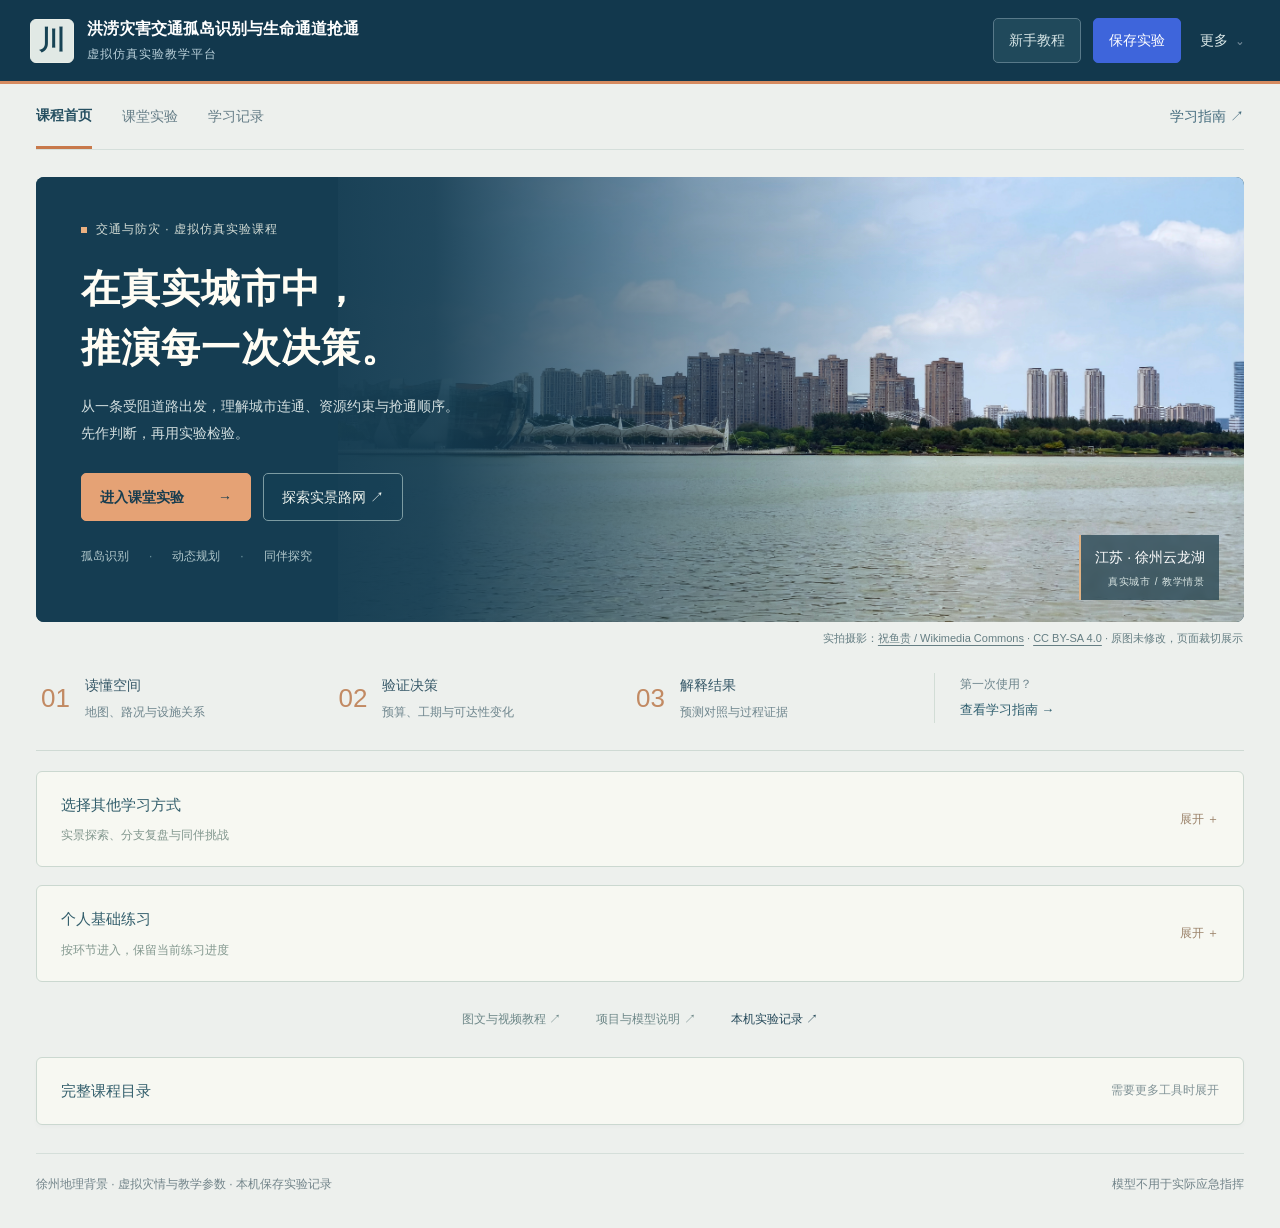
==== commit d8d9097c: "Add files via upload" ====
--- a/index.html
+++ b/index.html
@@ -1,8 +1,8 @@
 <!doctype html>
-<html lang="zh-CN"><head><meta charset="UTF-8"><meta name="viewport" content="width=device-width,initial-scale=1"><meta name="description" content="洪涝灾害交通孤岛识别与生命通道抢通虚拟仿真实验教学平台"><title>洪涝灾害交通孤岛识别与生命通道抢通虚拟仿真实验教学平台</title><link rel="icon" href="data:image/svg+xml,%3Csvg xmlns='http://www.w3.org/2000/svg' viewBox='0 0 32 32'%3E%3Crect width='32' height='32' rx='8' fill='%230b2030'/%3E%3Cpath d='M6 23L14 8h5l7 15M10 18h13' fill='none' stroke='%2343dfbf' stroke-width='3'/%3E%3C/svg%3E"><link rel="stylesheet" href="style.css?v=47"><link rel="stylesheet" href="assessment.css?v=47"><link rel="stylesheet" href="login.css?v=47"><link rel="stylesheet" href="login-polish.css?v=47"><link rel="stylesheet" href="maplibre-gl.css?v=47"><link rel="stylesheet" href="geo-scene.css?v=47"><link rel="stylesheet" href="map-tools.css?v=47"><link rel="stylesheet" href="command-ui.css?v=47"><link rel="stylesheet" href="workspace.css?v=55"><link rel="stylesheet" href="tutorial.css?v=47"><link rel="stylesheet" href="home.css?v=55"></head>
-<body class="welcome-open"><header><button class="header-nav-toggle" data-action="nav-focus" aria-label="收起课程目录" title="收起课程目录"><svg viewBox="0 0 24 24" width="20" height="20" fill="none" stroke="currentColor" stroke-width="1.7"><path d="M4 5h16v14H4zM10 5v14"/></svg></button><a class="brand" href="#home"><span class="brandmark">川</span><span class="project-name">洪涝灾害交通孤岛识别与生命通道抢通<span>虚拟仿真实验教学平台</span></span></a><div class="header-actions"><span class="tag">教学模拟</span><button data-action="help">新手教程</button><button data-action="save">保存实验</button></div></header>
+<html lang="zh-CN"><head><meta charset="UTF-8"><meta name="viewport" content="width=device-width,initial-scale=1"><meta name="description" content="洪涝灾害交通孤岛识别与生命通道抢通虚拟仿真实验教学平台"><title>洪涝灾害交通孤岛识别与生命通道抢通虚拟仿真实验教学平台</title><link rel="icon" href="data:image/svg+xml,%3Csvg xmlns='http://www.w3.org/2000/svg' viewBox='0 0 32 32'%3E%3Crect width='32' height='32' rx='8' fill='%230b2030'/%3E%3Cpath d='M6 23L14 8h5l7 15M10 18h13' fill='none' stroke='%2343dfbf' stroke-width='3'/%3E%3C/svg%3E"><link rel="stylesheet" href="style.css?v=56"><link rel="stylesheet" href="assessment.css?v=56"><link rel="stylesheet" href="login.css?v=56"><link rel="stylesheet" href="login-polish.css?v=56"><link rel="stylesheet" href="maplibre-gl.css?v=56"><link rel="stylesheet" href="geo-scene.css?v=56"><link rel="stylesheet" href="map-tools.css?v=56"><link rel="stylesheet" href="command-ui.css?v=56"><link rel="stylesheet" href="workspace.css?v=56"><link rel="stylesheet" href="tutorial.css?v=56"><link rel="stylesheet" href="home.css?v=56"></head>
+<body><header><button class="header-nav-toggle" data-action="nav-focus" aria-label="收起课程目录" title="收起课程目录"><svg viewBox="0 0 24 24" width="20" height="20" fill="none" stroke="currentColor" stroke-width="1.7"><path d="M4 5h16v14H4zM10 5v14"/></svg></button><a class="brand" href="#home"><span class="brandmark">川</span><span class="project-name">洪涝灾害交通孤岛识别与生命通道抢通<span>虚拟仿真实验教学平台</span></span></a><div class="header-actions"><span class="tag">教学模拟</span><button data-action="help">新手教程</button><button data-action="save">保存实验</button></div></header>
 <div class="shell"><nav aria-label="实验模块" id="nav"></nav><main><div class="topline"><div><div class="eyebrow" id="breadcrumb">实验工作台 / 灾情感知</div><h1 id="page-title">灾情总览</h1></div><div class="experiment-controls"><label>实验情景<select id="scenario" aria-label="实验情景"></select></label><button data-action="reset" class="subtle">重新实验</button></div></div><section id="metrics" class="metrics" aria-label="实时指标"></section><div id="content"></div><footer>徐州地理背景 · 虚拟灾情与教学参数 · 本机保存实验记录 <span>模型不用于实际应急指挥</span></footer></main></div>
-<div id="toast" role="status" aria-live="polite"></div><dialog id="dialog"><div id="dialog-content"></div><button data-action="close-dialog" class="dialog-close" aria-label="关闭">×</button></dialog><input type="file" id="import-file" accept="application/json,.json" hidden><script src="engine.js?v=55"></script><script src="assessment.js"></script><script src="assessment-ui.js"></script><script src="maplibre-gl.js"></script><script src="xuzhou-scene-data.js?v=55"></script><script src="geo-scene.js?v=55"></script><script src="road-routing.js?v=55"></script><script src="command-engine.js"></script><script src="command-ui.js"></script><script src="app.js?v=55"></script><script src="login.js?v=55"></script><script src="tutorial.js?v=47-review"></script></body></html>
+<div id="toast" role="status" aria-live="polite"></div><dialog id="dialog"><div id="dialog-content"></div><button data-action="close-dialog" class="dialog-close" aria-label="关闭">×</button></dialog><input type="file" id="import-file" accept="application/json,.json" hidden><script src="engine.js?v=56"></script><script src="assessment.js?v=56"></script><script src="assessment-ui.js?v=56"></script><script src="maplibre-gl.js?v=56"></script><script src="xuzhou-scene-data.js?v=56"></script><script src="geo-scene.js?v=56"></script><script src="road-routing.js?v=56"></script><script src="command-engine.js?v=56"></script><script src="command-ui.js?v=56"></script><script src="app.js?v=56"></script><script src="login.js?v=56"></script><script src="tutorial.js?v=56"></script></body></html>
 
 
 
--- a/login.css
+++ b/login.css
@@ -1,9 +1,55 @@
-/* Ocean classroom theme v4.6. */
-body.welcome-open{background:#102633}.welcome{display:none}.welcome-open .welcome{display:flex}.welcome-open>header,.welcome-open>.shell{display:none}
-.welcome{min-height:100vh;min-height:100svh;flex-direction:column;padding:0 clamp(22px,5.5vw,90px);background:radial-gradient(ellipse at 18% 15%,#10263345,transparent 48%),linear-gradient(145deg,#102633,#102633 70%);color:#9aeae1}
-.welcome-top{width:100%;max-width:1400px;margin:0 auto;padding:25px 0;display:flex;align-items:center;justify-content:space-between;gap:20px;border-bottom:1px solid #304957}
-.welcome a{text-decoration:none}.welcome-brand{display:flex;align-items:center;gap:13px}.welcome-brandmark{width:44px;height:44px;display:grid;place-items:center;border:1px solid #304957;border-radius:12px;background:linear-gradient(135deg,#102633,#102633);color:#9aeae1;font-size:27px;font-weight:700}.welcome-brandtext{font-size:18px;font-weight:600;line-height:1.45;letter-spacing:1px;color:#a2bfe2}.welcome-brandtext small{display:block;margin-top:2px;font-size:9px;font-weight:400;letter-spacing:2px;color:#a2bfe2}.welcome-intro-link{font-size:13px;color:#a2bfe2;border:1px solid #304957;border-radius:7px;padding:9px 14px;white-space:nowrap}.welcome-intro-link span{margin-left:8px;color:#9aeae1}
-.welcome-layout{flex:1;display:grid;place-items:center;width:100%;padding:48px 0;min-height:560px}.login-card{width:100%;max-width:460px;color:#a2bfe2;border:1px solid #304957;border-radius:16px;background:linear-gradient(145deg,#102633,#102633);padding:36px;box-shadow:0 24px 70px #00000012}.entry-label{display:flex;justify-content:space-between;gap:12px;color:#9aeae1;font-size:10px;letter-spacing:2px;margin-bottom:24px}.entry-label span:last-child{font-size:9px;color:#b7c3cd;letter-spacing:1px}.login-card h1{font-size:29px;line-height:1.35;margin:0 0 10px;letter-spacing:1px}.login-card p{color:#b7c3cd;font-size:14px;line-height:1.8}.login-card .login-description{margin:0 0 29px}.login-card label{display:block;font-size:13px;margin:0 0 9px;font-weight:500}.login-card input{width:100%;padding:13px;border:1px solid #304957;border-radius:8px;background:#102633;color:#a2bfe2;font:inherit;box-shadow:inset 0 1px 3px #00000012}.login-card input::placeholder{color:#b7c3cd;font-size:13px}.login-card button{display:block;width:100%;padding:13px;margin-top:17px;border-radius:8px;font:inherit;font-size:14px;cursor:pointer}.login-card button.primary{background:linear-gradient(100deg,#102633,#102633);color:#abc5d8;border:1px solid #304957;box-shadow:0 6px 16px #00000012}.login-card button.primary span{float:right}.login-card .guest-entry{background:transparent;color:#a2bfe2;border:1px solid #304957;margin-top:11px}.login-card .login-note{font-size:11px;margin:20px 0 23px;line-height:1.9;color:#b7c3cd}.login-about{padding-top:19px;border-top:1px solid #304957;color:#b7c3cd;font-size:12px}.login-about a{float:right;color:#9aeae1;font-weight:500}.welcome-bottom{width:100%;max-width:1400px;margin:0 auto;padding:20px 0 24px;border-top:1px solid #304957;display:flex;justify-content:space-between;gap:16px;color:#b7c3cd;font-size:11px;line-height:1.7}.welcome [hidden]{display:none!important}
-.header-actions .project-intro-link{display:inline-flex;align-items:center;justify-content:center;border:1px solid var(--border,#304957);border-radius:7px;padding:8px 12px;color:inherit;font-size:13px;text-decoration:none;white-space:nowrap}
-@media(max-width:520px){.welcome{padding:0 22px}.welcome-top{padding:20px 0}.welcome-brand{gap:10px}.welcome-brandmark{width:38px;height:38px;font-size:23px;border-radius:10px}.welcome-brandtext{font-size:15px;letter-spacing:0}.welcome-brandtext small{font-size:8px;letter-spacing:1px}.welcome-intro-link{padding:8px 10px;font-size:12px}.welcome-intro-link span{margin-left:4px}.welcome-layout{padding:34px 0;min-height:510px}.login-card{padding:27px 24px;border-radius:13px}.login-card h1{font-size:26px}.welcome-bottom{flex-direction:column;gap:4px;padding:17px 0 22px;font-size:10px}}
-@media(max-height:720px) and (min-width:521px){.welcome-top{padding:18px 0}.welcome-layout{min-height:500px;padding:30px 0}.welcome-bottom{padding:16px 0}.login-card{padding:30px 34px}}+/* Optional experiment signature. Course pages remain the default entry point. */
+body .welcome{display:none}
+body.welcome-open .welcome{display:flex}
+body.welcome-open>header,body.welcome-open>.shell{display:none!important}
+body.welcome-open{background:#eaf0f0}
+body .welcome{min-height:100vh;min-height:100svh;flex-direction:column;padding:0 clamp(20px,4vw,72px);background:#eaf0f0;color:#264552}
+body .welcome a{text-decoration:none}
+body .welcome .welcome-top{width:100%;max-width:1400px;margin:0 auto;padding:23px 0;display:flex;align-items:center;justify-content:space-between;gap:28px;border:0;border-bottom:1px solid #cbd8d9}
+body .welcome .welcome-brand{display:flex;align-items:center;gap:13px;min-width:0}
+body .welcome .welcome-brandmark{width:44px;height:48px;flex:0 0 44px;display:grid;place-items:center;border:0;border-radius:4px;background:#224f61;color:#f6f8f4;box-shadow:none;font-size:28px;font-weight:700}
+body .welcome .welcome-brandtext{font-size:18px;font-weight:600;line-height:1.5;letter-spacing:.2px;color:#213e4d}
+body .welcome .welcome-brandtext>span{display:block;font-size:12px;font-weight:400;letter-spacing:1.5px;color:#6b828b;margin-top:3px}
+body .welcome .welcome-intro-link{font-size:13px;color:#365a69;border:1px solid #b9cbd0;border-radius:4px;padding:9px 14px;white-space:nowrap;background:transparent}
+body .welcome .welcome-intro-link>span{margin-left:18px;color:#67828d}
+body .welcome .welcome-layout{flex:1;display:grid;grid-template-columns:minmax(0,1.42fr) minmax(350px,.9fr);gap:0;width:100%;max-width:1400px;min-height:0;margin:38px auto;align-items:stretch;padding:0;background:#fff;border:1px solid #cad7d8;border-radius:8px;overflow:hidden;box-shadow:0 10px 30px #294f5c0b}
+body .welcome .welcome-course{position:relative;min-height:560px;isolation:isolate;overflow:hidden;background:#244c60}
+body .welcome .welcome-scene{position:absolute;inset:0;width:100%;height:100%;max-width:none;border:0;border-radius:0;aspect-ratio:auto;z-index:-2}
+body .welcome .welcome-scene img{display:block;width:100%;height:100%;object-fit:cover;object-position:54% 60%;filter:none}
+body .welcome .welcome-course:before{content:"";position:absolute;inset:0;z-index:-1;background:linear-gradient(180deg,#123c51d9 0%,#123c5161 40%,#123c5100 70%,#123c518c 100%)}
+body .welcome .welcome-course-copy{position:relative;padding:48px 45px 140px;max-width:670px}
+body .welcome .welcome-course-label{display:inline-flex;align-items:center;gap:10px;font-size:12px;color:#e9e8d3;letter-spacing:2px}
+body .welcome .welcome-course-label:before{content:"";width:22px;height:2px;background:#d5b57c}
+body .welcome .welcome-course h2{font-size:clamp(34px,2.7vw,46px);line-height:1.55;letter-spacing:1px;font-weight:500;color:#fff;margin:24px 0 18px}
+body .welcome .welcome-course-copy>p{max-width:420px;font-size:14px;line-height:1.9;color:#e0ebed;margin:0}
+body .welcome .welcome-scene-caption{position:absolute;left:44px;right:34px;bottom:29px;display:flex;align-items:center;gap:12px;color:#fff;text-shadow:0 1px 7px #163d4e6b}
+body .welcome .welcome-location-pin{display:grid;place-items:center;width:36px;height:36px;border:1px solid #e1ebe980;border-radius:50%;font-size:26px;font-weight:400}
+body .welcome .welcome-scene-caption b{display:block;font-size:15px;font-weight:500;letter-spacing:1px}
+body .welcome .welcome-scene-caption small{display:block;font-size:10px;color:#d9e8e8;letter-spacing:1px;margin-top:3px}
+body .welcome .login-card{display:flex;flex-direction:column;justify-content:center;align-self:stretch;justify-self:stretch;width:100%;max-width:none;background:#fff;border:0;border-radius:0;box-shadow:none;padding:44px clamp(28px,3vw,52px);color:#2d4e5b}
+body .welcome .entry-label{display:flex;justify-content:space-between;gap:15px;margin:0 0 27px;color:#6a8289;font-size:10px;line-height:1.6;letter-spacing:1.7px}
+body .welcome .entry-label>span:last-child{font-size:12px;color:#627b82;letter-spacing:.7px}
+body .welcome .login-card h1{font-size:28px;line-height:1.5;font-weight:600;letter-spacing:.3px;color:#234b5c;margin:0 0 12px}
+body .welcome .login-description{font-size:13px;line-height:1.9;color:#73868d;margin:0 0 25px;max-width:340px}
+body .welcome .login-card label{display:flex;align-items:center;gap:9px;font-size:13px;margin:0 0 10px;font-weight:500;color:#4d6975}
+body .welcome .login-card label>span{font-size:11px;font-weight:400;color:#8a9b9f;border:1px solid #dce5e4;padding:0 5px;border-radius:3px;line-height:1.7}
+body .welcome .login-card input{width:100%;min-height:47px;padding:11px 13px;border:1px solid #c6d5d8;border-radius:4px;background:#fff;color:#294d5d;box-shadow:none;font:inherit;font-size:14px}
+body .welcome .login-card input::placeholder{color:#9caeb3;font-size:12px}
+body .welcome .login-card button{display:flex;align-items:center;justify-content:center;width:100%;min-height:46px;padding:10px 16px;margin:17px 0 0;border-radius:4px;font:inherit;font-size:14px;cursor:pointer}
+body .welcome .login-card button.primary{position:relative;background:#245b6e;color:#fff;border:1px solid #245b6e;box-shadow:none;font-weight:500}
+body .welcome .login-card button.primary>span{position:absolute;right:17px;font-size:19px}
+body .welcome .login-card .guest-entry{gap:12px;min-height:33px;padding:4px 10px;margin-top:8px;border:1px solid transparent;background:transparent;color:#647e87;font-size:12px}
+body .welcome .login-note{font-size:11px;line-height:1.9;color:#89999d;margin:18px 0 26px}
+body .welcome .login-about{display:flex;align-items:center;gap:12px;float:none;width:100%;padding:18px 0 0;border:0;border-top:1px solid #e0e8e8;color:#4c6b77;background:transparent;font-size:12px}
+body .welcome .entry-tutorial-icon{display:grid;place-items:center;flex:0 0 32px;height:32px;border:1px solid #cbdcdd;border-radius:4px;background:#eef4f2;color:#447a7c;font-size:10px}
+body .welcome .login-about b{display:block;font-size:12px;font-weight:500;color:#4a6875}
+body .welcome .login-about small{display:block;font-size:10px;color:#8a9b9e;margin-top:3px}
+body .welcome .login-about>span:last-child{margin-left:auto;color:#65838d;font-size:16px}
+body .welcome .welcome-bottom{display:flex;justify-content:space-between;gap:20px;width:100%;max-width:1400px;margin:0 auto;padding:0 0 23px;border:0;color:#7b9097;font-size:10px;line-height:1.8}
+body .welcome .welcome-bottom>span:first-child{white-space:nowrap;letter-spacing:1px}
+body .welcome .welcome-bottom a{color:#6b8792;text-decoration:underline;text-underline-offset:3px}
+.header-actions .project-intro-link{display:inline-flex;align-items:center;justify-content:center;border:1px solid var(--border,#c8d4d7);border-radius:5px;padding:8px 12px;color:inherit;font-size:13px;text-decoration:none;white-space:nowrap}
+body .welcome [hidden]{display:none!important}
+@media(min-width:1600px){body .welcome .welcome-layout{flex:1;margin:38px auto;min-height:620px;max-height:760px}body .welcome .welcome-bottom{margin-top:auto}body .welcome .welcome-course-copy{padding-top:59px}body .welcome .login-card{padding-left:56px;padding-right:56px}}
+@media(max-width:1000px){body .welcome .welcome-top{padding:20px 0}body .welcome .welcome-layout{grid-template-columns:minmax(0,1fr) minmax(330px,.95fr);margin:28px auto}body .welcome .welcome-course-copy{padding:36px 28px 120px}body .welcome .welcome-course h2{font-size:32px}body .welcome .welcome-course{min-height:540px}body .welcome .welcome-scene-caption{left:28px}body .welcome .login-card{padding:32px 27px}body .welcome .login-card h1{font-size:25px}}
+@media(max-width:700px){body .welcome{padding:0 18px}body .welcome .welcome-top{gap:12px;padding:17px 0}body .welcome .welcome-brand{gap:9px}body .welcome .welcome-brandmark{width:33px;height:38px;flex-basis:33px;font-size:23px}body .welcome .welcome-brandtext{font-size:12px;line-height:1.6;letter-spacing:0}body .welcome .welcome-brandtext>span{font-size:10px;letter-spacing:.4px;margin-top:1px}body .welcome .welcome-intro-link{font-size:11px;padding:7px 9px}body .welcome .welcome-intro-link>span{display:none}body .welcome .welcome-layout{display:flex;flex-direction:column;flex:none;margin:21px auto 24px;overflow:hidden;border-radius:6px}body .welcome .welcome-course{min-height:285px}body .welcome .welcome-course-copy{padding:26px 25px 85px;max-width:none}body .welcome .welcome-course-label{font-size:9px;letter-spacing:1.3px}body .welcome .welcome-course h2{font-size:28px;line-height:1.5;margin:15px 0 11px}body .welcome .welcome-course-copy>p{font-size:11px;line-height:1.9;max-width:290px}body .welcome .welcome-scene-caption{left:25px;bottom:19px;gap:9px}body .welcome .welcome-location-pin{width:27px;height:27px;font-size:21px}body .welcome .welcome-scene-caption b{font-size:11px}body .welcome .welcome-scene-caption small{font-size:8px}body .welcome .login-card{padding:28px 25px}body .welcome .entry-label{margin-bottom:17px}body .welcome .login-card h1{font-size:24px}body .welcome .login-description{font-size:12px;margin-bottom:20px}body .welcome .login-note{margin:14px 0 22px}body .welcome .welcome-bottom{flex-direction:column;gap:7px;padding-bottom:20px;font-size:9px}body .welcome .welcome-bottom>span:first-child{font-size:10px}body .welcome .welcome-scene img{object-position:54% 62%}}
--- a/login-polish.css
+++ b/login-polish.css
@@ -1,9 +1,11 @@
-/* Ocean classroom theme v4.6. */
-/* Focused entry states. Project information remains on its separate introduction page. */
-.welcome a:focus-visible,.login-card button:focus-visible,.login-card input:focus-visible{outline:3px solid #71a58a;outline-offset:4px}.welcome-intro-link:hover{border-color:#8caf95;color:#add6bc;background:#102633}.login-card input:focus{border-color:#4b956f;box-shadow:0 0 0 3px #00000045}.login-card button.primary:hover{background:#2854d5}.login-card .guest-entry:hover{background:#102633;border-color:#304957}.login-about a:hover{text-decoration:underline;text-underline-offset:4px}.header-actions .project-intro-link:hover{border-color:#95b6a0;background:#102633}
-body.welcome-open{background:#102633}.welcome{background:radial-gradient(ellipse at 20% 45%,#102633 0,transparent 56%),#102633;color:#a8bbdb}.welcome-top{border-color:#304957;padding:25px 0}.welcome-brandmark{background:#4169ed;color:#fff;border-color:#4169ed;box-shadow:0 3px 8px #00000014}.welcome-brandtext{color:#a8bbdb}.welcome-brandtext small{color:#c7d8e1}.welcome-intro-link{border-color:#304957;color:#b6cebb;background:#102633}.welcome-intro-link span{color:#9aaeea}.welcome-layout{grid-template-columns:minmax(0,1.15fr) minmax(330px,.85fr);gap:8vw;max-width:1160px;margin:auto;align-items:center;padding:60px 0;place-items:initial}.welcome-course-label{font-size:11px;color:#acbcd7;letter-spacing:1.1px}.welcome-course h2{font-size:clamp(35px,3.4vw,49px);font-weight:750;line-height:1.36;color:#a8bbdb;margin:21px 0;letter-spacing:-.8px}.welcome-course>p{font-size:14px;line-height:1.95;color:#b5bfcf;max-width:480px}.welcome-network{margin-top:30px;border-top:1px solid #304957;padding-top:24px;max-width:480px}.welcome-network svg{display:block;width:100%;height:auto}.welcome-network small{display:block;color:#c7d8e1;font-size:11px;margin-top:9px;letter-spacing:.5px}.login-card{max-width:440px;width:100%;align-self:center;justify-self:end;background:#102633;border:1px solid #304957;border-radius:17px;padding:36px;box-shadow:0 18px 60px #00000012}.login-card h1{color:#a8bbdb;font-size:28px;letter-spacing:-.4px}.login-card .login-description{font-size:13px;color:#b5bfcf;line-height:1.8}.login-card label{font-size:13px;color:#b4c0d0}.login-card input{font-size:14px;border-color:#304957;padding:13px;background:#102633;color:#b1d3b7;box-shadow:none}.login-card button.primary{background:#3c68ec;color:#fff;box-shadow:0 4px 10px #00000015;border-color:#3c68ec}.login-card .guest-entry{background:#102633;color:#b0bed4;border-color:#304957}.login-card .login-note{font-size:11px;color:#b4c0d0;line-height:1.9}.entry-label{color:#b7cdb6;font-size:11px}.entry-label span:last-child{color:#c7d8e1}.login-about{border-color:#304957;font-size:12px;color:#b4c0d0}.login-about a{color:#9aaeea}.welcome-bottom{border-color:#304957;color:#b5c0cf;font-size:11px}
-@media(max-width:800px){.welcome-layout{grid-template-columns:1fr;max-width:480px;gap:31px;padding:38px 0}.welcome-course h2{font-size:35px}.welcome-course>p{font-size:13px}.welcome-network{display:none}.login-card{max-width:480px;justify-self:center}.welcome-course-label{font-size:11px}}
-@media(max-width:500px){.welcome{padding:0 22px}.welcome-course h2{font-size:31px;margin:15px 0}.welcome-course>p{font-size:12px}.login-card{padding:27px}.welcome-brandtext{font-size:15px}.welcome-top{padding:19px 0}.welcome-intro-link{font-size:11px}.welcome-layout{gap:26px;padding:30px 0 38px}.welcome-bottom{flex-direction:column;gap:5px;font-size:10px}}
-
-.welcome-layout{gap:7vw;padding:44px 0}.welcome-course h2{font-size:clamp(36px,3.4vw,49px)}.welcome-network{border:0;padding:0;margin-top:27px;max-width:520px}.welcome-scene{position:relative;overflow:hidden;border:1px solid #304957;border-radius:14px;background:#102633;aspect-ratio:1.9}.welcome-scene img{width:100%;height:100%;display:block;object-fit:cover}.welcome-scene span{position:absolute;bottom:12px;left:13px;padding:5px 8px;background:#102633df;color:#b0bfd4;border:1px solid #304957;border-radius:5px;font-size:10px}.welcome-network small{color:#b1bfd2}.login-card{border-color:#304957;border-radius:16px;box-shadow:0 16px 55px #0000000d}.login-card input{border-color:#304957;background:#102633;color:#abbcd9}.login-card button.primary{background:#3c68ec;border-color:#3c68ec;color:#fff}.login-card button.primary:hover{background:#2854d5}.login-card .guest-entry:hover{background:#102633;border-color:#304957}.welcome-brandmark{background:#4169ed;border-color:#4169ed;color:#fff}.welcome-intro-link{border-color:#304957;color:#afbed4}.welcome-course-label,.entry-label{color:#abbdd8}.entry-label span:last-child{color:#a0aec4}.login-about{border-color:#304957}.welcome-bottom{color:#b3bfd1;border-color:#304957}
-@media(max-width:760px){.welcome-layout{padding:30px 0}.welcome-network{display:none}}
+/* Interaction states for the optional signature page. */
+body .welcome a:focus-visible,body .welcome .login-card button:focus-visible,body .welcome .login-card input:focus-visible{outline:3px solid #ca9b63;outline-offset:4px}
+body .welcome .welcome-intro-link:hover{border-color:#5e8491;color:#214f63;background:#e2ecec}
+body .welcome .login-card input:focus{border-color:#548a98;box-shadow:0 0 0 3px #548a9817}
+body .welcome .login-card button.primary:hover{background:#1b4759;border-color:#1b4759}
+body .welcome .login-card .guest-entry:hover{background:#f0f5f4;color:#2f6578;border-color:#d5e3e1}
+body .welcome .login-about:hover b{color:#245d72;text-decoration:underline;text-underline-offset:3px}
+body .welcome .login-about:hover .entry-tutorial-icon{background:#e4eeeb;border-color:#9ebdbc}
+body .welcome .welcome-bottom a:hover{color:#315c71}
+.header-actions .project-intro-link:hover{border-color:#8baab5;background:#edf3f2}
+@media(prefers-reduced-motion:no-preference){body .welcome .login-card button,body .welcome .welcome-intro-link,body .welcome .entry-tutorial-icon{transition:background .15s,border-color .15s,color .15s}}
--- a/workspace.css
+++ b/workspace.css
@@ -698,3 +698,6 @@
 
 .lc-legacy-model{position:absolute;z-index:10;top:112px;left:90px;display:flex;align-items:center;gap:10px;max-width:calc(100% - 470px);padding:7px 10px;border:1px solid #d7c6a9;border-radius:4px;background:#fff8e5f2;color:#896b49;font-size:10px;line-height:1.6}.learning-shell .lc-legacy-model>button{min-height:25px;padding:3px 8px;font-size:10px;white-space:nowrap;background:#f4ead4}
 @media(max-width:760px){.lc-legacy-model{top:230px;left:8px;right:8px;max-width:none;align-items:start;flex-direction:column;gap:5px}}
+
+/* Hosting mode is stated beside the task, without covering the map. */
+.lc-mode-details{margin-top:20px;padding-top:16px;border-top:1px solid #cfdbdf;font-size:13px;line-height:1.8;color:#627984}.lc-mode-details summary{cursor:pointer;color:#335965}.lc-mode-summary{padding:14px 18px;border-left:3px solid #3a7c86;background:#edf5f5;color:#365963;line-height:1.8}.lc-access-choice>p{color:#627984;font-size:14px;line-height:1.8;margin:0 0 20px}
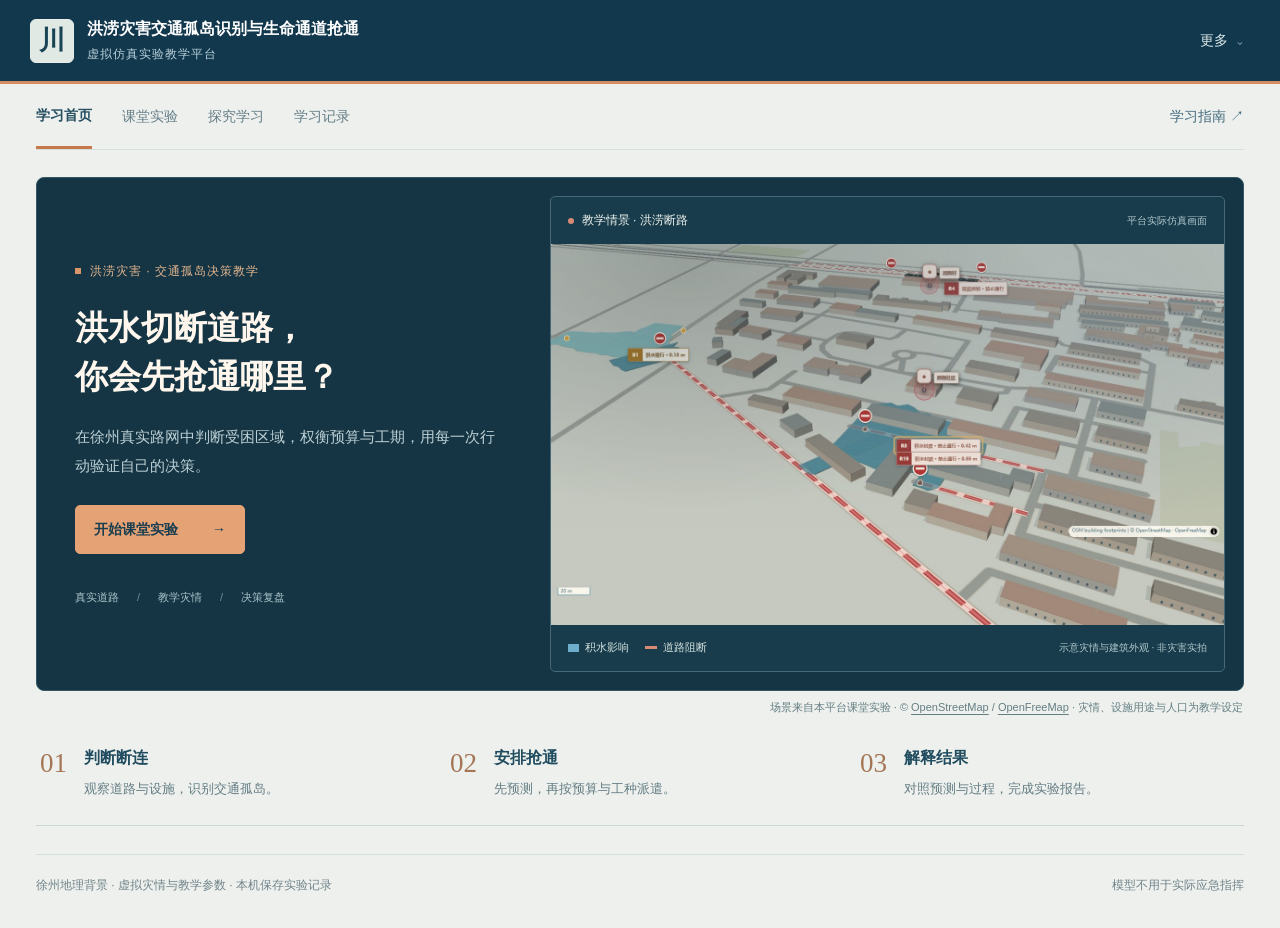
==== commit 0ba00608: "Add files via upload" ====
--- a/index.html
+++ b/index.html
@@ -1,8 +1,8 @@
 <!doctype html>
-<html lang="zh-CN"><head><meta charset="UTF-8"><meta name="viewport" content="width=device-width,initial-scale=1"><meta name="description" content="洪涝灾害交通孤岛识别与生命通道抢通虚拟仿真实验教学平台"><title>洪涝灾害交通孤岛识别与生命通道抢通虚拟仿真实验教学平台</title><link rel="icon" href="data:image/svg+xml,%3Csvg xmlns='http://www.w3.org/2000/svg' viewBox='0 0 32 32'%3E%3Crect width='32' height='32' rx='8' fill='%230b2030'/%3E%3Cpath d='M6 23L14 8h5l7 15M10 18h13' fill='none' stroke='%2343dfbf' stroke-width='3'/%3E%3C/svg%3E"><link rel="stylesheet" href="style.css?v=56"><link rel="stylesheet" href="assessment.css?v=56"><link rel="stylesheet" href="login.css?v=56"><link rel="stylesheet" href="login-polish.css?v=56"><link rel="stylesheet" href="maplibre-gl.css?v=56"><link rel="stylesheet" href="geo-scene.css?v=56"><link rel="stylesheet" href="map-tools.css?v=56"><link rel="stylesheet" href="command-ui.css?v=56"><link rel="stylesheet" href="workspace.css?v=56"><link rel="stylesheet" href="tutorial.css?v=56"><link rel="stylesheet" href="home.css?v=56"></head>
-<body><header><button class="header-nav-toggle" data-action="nav-focus" aria-label="收起课程目录" title="收起课程目录"><svg viewBox="0 0 24 24" width="20" height="20" fill="none" stroke="currentColor" stroke-width="1.7"><path d="M4 5h16v14H4zM10 5v14"/></svg></button><a class="brand" href="#home"><span class="brandmark">川</span><span class="project-name">洪涝灾害交通孤岛识别与生命通道抢通<span>虚拟仿真实验教学平台</span></span></a><div class="header-actions"><span class="tag">教学模拟</span><button data-action="help">新手教程</button><button data-action="save">保存实验</button></div></header>
+<html lang="zh-CN"><head><meta charset="UTF-8"><meta name="viewport" content="width=device-width,initial-scale=1"><meta name="description" content="洪涝灾害交通孤岛识别与生命通道抢通虚拟仿真实验教学平台"><title>洪涝灾害交通孤岛识别与生命通道抢通虚拟仿真实验教学平台</title><link rel="icon" href="data:image/svg+xml,%3Csvg xmlns='http://www.w3.org/2000/svg' viewBox='0 0 32 32'%3E%3Crect width='32' height='32' rx='8' fill='%230b2030'/%3E%3Cpath d='M6 23L14 8h5l7 15M10 18h13' fill='none' stroke='%2343dfbf' stroke-width='3'/%3E%3C/svg%3E"><link rel="stylesheet" href="style.css?v=59"><link rel="stylesheet" href="assessment.css?v=59"><link rel="stylesheet" href="login.css?v=59"><link rel="stylesheet" href="login-polish.css?v=59"><link rel="stylesheet" href="maplibre-gl.css?v=59"><link rel="stylesheet" href="geo-scene.css?v=59"><link rel="stylesheet" href="map-tools.css?v=59"><link rel="stylesheet" href="command-ui.css?v=59"><link rel="stylesheet" href="workspace.css?v=59"><link rel="stylesheet" href="tutorial.css?v=59"><link rel="stylesheet" href="home.css?v=59"></head>
+<body><header><button class="header-nav-toggle" data-action="nav-focus" aria-label="收起课程目录" title="收起课程目录"><svg viewBox="0 0 24 24" width="20" height="20" fill="none" stroke="currentColor" stroke-width="1.7"><path d="M4 5h16v14H4zM10 5v14"/></svg></button><a class="brand" href="#home"><span class="brandmark">川</span><span class="project-name">洪涝灾害交通孤岛识别与生命通道抢通<span>虚拟仿真实验教学平台</span></span></a><div class="header-actions"><span class="tag">教学模拟</span><button data-action="help">学习指南</button><button data-action="save">保存实验</button></div></header>
 <div class="shell"><nav aria-label="实验模块" id="nav"></nav><main><div class="topline"><div><div class="eyebrow" id="breadcrumb">实验工作台 / 灾情感知</div><h1 id="page-title">灾情总览</h1></div><div class="experiment-controls"><label>实验情景<select id="scenario" aria-label="实验情景"></select></label><button data-action="reset" class="subtle">重新实验</button></div></div><section id="metrics" class="metrics" aria-label="实时指标"></section><div id="content"></div><footer>徐州地理背景 · 虚拟灾情与教学参数 · 本机保存实验记录 <span>模型不用于实际应急指挥</span></footer></main></div>
-<div id="toast" role="status" aria-live="polite"></div><dialog id="dialog"><div id="dialog-content"></div><button data-action="close-dialog" class="dialog-close" aria-label="关闭">×</button></dialog><input type="file" id="import-file" accept="application/json,.json" hidden><script src="engine.js?v=56"></script><script src="assessment.js?v=56"></script><script src="assessment-ui.js?v=56"></script><script src="maplibre-gl.js?v=56"></script><script src="xuzhou-scene-data.js?v=56"></script><script src="geo-scene.js?v=56"></script><script src="road-routing.js?v=56"></script><script src="command-engine.js?v=56"></script><script src="command-ui.js?v=56"></script><script src="app.js?v=56"></script><script src="login.js?v=56"></script><script src="tutorial.js?v=56"></script></body></html>
+<div id="toast" role="status" aria-live="polite"></div><dialog id="dialog"><div id="dialog-content"></div><button data-action="close-dialog" class="dialog-close" aria-label="关闭">×</button></dialog><input type="file" id="import-file" accept="application/json,.json" hidden><script src="engine.js?v=59"></script><script src="assessment.js?v=59"></script><script src="assessment-ui.js?v=59"></script><script src="maplibre-gl.js?v=59"></script><script src="xuzhou-scene-data.js?v=59"></script><script src="geo-scene.js?v=59"></script><script src="road-routing.js?v=59"></script><script src="command-engine.js?v=59"></script><script src="command-ui.js?v=59"></script><script src="app.js?v=59"></script><script src="login.js?v=59"></script><script src="tutorial.js?v=59"></script></body></html>
 
 
 
--- a/geo-scene.css
+++ b/geo-scene.css
@@ -29,6 +29,15 @@
 /* Keep the map-owned transform on a fixed footprint. Labels never size the anchor. */
 .geo-marker.maplibregl-marker,.geo-command-marker.maplibregl-marker{position:absolute;display:block;width:20px;height:20px;min-width:20px;max-width:20px;min-height:20px;padding:0;overflow:visible;text-align:left;line-height:1;box-sizing:border-box}
 .geo-pin-ground{position:absolute;left:50%;top:50%;width:8px;height:8px;transform:translate(-50%,-50%);border:2px solid #304957;border-radius:50%;background:var(--pin,#32291a);box-shadow:0 1px 5px #00000099;pointer-events:none;z-index:2}
+.geo-hazard-label.maplibregl-marker{display:flex;align-items:center;gap:0;max-width:236px;min-height:29px;padding:0;border:1px solid #975f50;border-radius:3px;background:#fff9edeF;color:#69392d;box-shadow:0 2px 7px #182f3d4d;font:600 10px/1.5 "Microsoft YaHei",sans-serif;text-align:left;overflow:visible;white-space:nowrap}
+.geo-hazard-label.maplibregl-marker>b{align-self:stretch;display:grid;place-items:center;min-width:31px;padding:4px 6px;background:#9b3632;color:#fff8e7;font-size:10px;letter-spacing:.2px}
+.geo-hazard-label.maplibregl-marker>span{display:block;max-width:200px;padding:4px 7px;overflow:hidden;text-overflow:ellipsis}
+.geo-hazard-label.geo-hazard-compact.maplibregl-marker>span{display:none}
+.geo-hazard-label.maplibregl-marker.limited{border-color:#a77527;color:#79521e}.geo-hazard-label.maplibregl-marker.limited>b{background:#a97723}
+.geo-hazard-label.maplibregl-marker.repair{border-color:#477b98;color:#35657c}.geo-hazard-label.maplibregl-marker.repair>b{background:#386d8a}
+.geo-hazard-label.maplibregl-marker.open{border-color:#34775a;color:#27694b}.geo-hazard-label.maplibregl-marker.open>b{background:#2d7951}
+.geo-hazard-label.maplibregl-marker:hover{background:#fffef8;border-color:#68483c;box-shadow:0 3px 10px #182f3d70}
+@media(max-width:760px){.geo-hazard-label.maplibregl-marker{max-width:190px;min-height:28px;font-size:9px}.geo-hazard-label.maplibregl-marker>b{min-width:28px;padding:4px}.geo-hazard-label.maplibregl-marker>span{max-width:162px;padding:4px 6px}}
 .geo-marker.maplibregl-marker:after,.geo-command-marker.maplibregl-marker:after{content:"";position:absolute;left:50%;bottom:50%;width:1px;height:14px;background:var(--pin,#32291a);pointer-events:none}
 .geo-marker.maplibregl-marker .marker-icon{position:absolute;left:50%;bottom:calc(100% + 4px);transform:translateX(-50%);margin:0}
 .geo-marker.maplibregl-marker .marker-icon:after{display:none}
--- a/command-ui.css
+++ b/command-ui.css
@@ -11,3 +11,6 @@
 [hidden]{display:none!important}.command-library-locked{font-size:12px;padding:11px 18px;color:#eac79a;background:#102633;border-bottom:1px solid #304957}.command-route-note{font-size:11px;color:#9aeae1;line-height:1.8;padding:10px;background:#102633;border-radius:5px}
 .command-conference{display:grid;grid-template-columns:190px minmax(0,1fr);gap:22px}.command-conference>aside{display:flex;flex-direction:column;gap:8px;align-items:stretch;border-right:1px solid #304957;padding-right:18px}.command-conference h3{font-size:15px;margin:0 0 12px}.command-conference>aside button{text-align:left;overflow-wrap:anywhere;font-size:12px}.command-conference>aside button.active{border-color:#304957;background:#102633;color:#9aeae1}.command-conference>section{min-width:0}.command-message-list{min-height:120px;max-height:380px;overflow:auto;padding-right:8px}.command-message-list article{padding:12px 14px;background:#102633;border:1px solid #304957;border-radius:7px;margin:10px 0}.command-message-list article>div{display:flex;justify-content:space-between;gap:12px;font-size:11px;color:#9aeae1}.command-message-list time{font:10px Consolas,monospace;color:#b7c3cd}.command-message-list p{white-space:pre-wrap;overflow-wrap:anywhere;font-size:13px;line-height:1.8;margin:8px 0 0}#command-message-form{display:grid;grid-template-columns:minmax(0,1fr) auto;align-items:end;gap:10px;margin-top:15px}#command-message-form textarea{min-height:85px;width:100%;resize:vertical}#command-message-form button{min-height:42px}#command-group-form fieldset{display:flex;flex-wrap:wrap;gap:8px 16px;border:1px solid #304957;border-radius:6px;padding:12px;margin-top:15px}#command-group-form .quiz-option{font-size:12px;margin:0}
 @media(max-width:760px){.command-conference{grid-template-columns:minmax(0,1fr);gap:18px}.command-conference>aside{flex-direction:row;flex-wrap:wrap;border-right:0;border-bottom:1px solid #304957;padding:0 0 14px}.command-conference>aside h3{flex-basis:100%;margin:0}.command-conference>aside button{font-size:11px;padding:7px 9px}#command-message-form{grid-template-columns:minmax(0,1fr)}#command-message-form button{justify-self:end}}
+
+/* Contextual task tools replace the former global module list. */
+.command-context-tools{position:relative;align-self:center;font-size:12px}.command-context-tools>summary{list-style:none;cursor:pointer;padding:9px 12px;min-height:35px;border:1px solid #a9c0c7;border-radius:4px;color:#3a6576;background:#f7fbf6}.command-context-tools>summary:after{content:" ▾";margin-left:8px}.command-context-tools>summary::-webkit-details-marker{display:none}.command-context-tools>div{position:absolute;z-index:35;right:0;top:calc(100% + 7px);min-width:170px;padding:7px;border:1px solid #b7cdd0;background:#f7fbf6;box-shadow:0 8px 24px #153a4d20;border-radius:5px;display:grid;gap:3px}.command-context-tools>div>button{text-align:left;min-height:33px;font-size:12px;border:0;background:transparent;color:#3f6979;padding:7px 10px}.command-context-tools>div>button:hover{background:#e5eeea}
--- a/workspace.css
+++ b/workspace.css
@@ -701,3 +701,27 @@
 
 /* Hosting mode is stated beside the task, without covering the map. */
 .lc-mode-details{margin-top:20px;padding-top:16px;border-top:1px solid #cfdbdf;font-size:13px;line-height:1.8;color:#627984}.lc-mode-details summary{cursor:pointer;color:#335965}.lc-mode-summary{padding:14px 18px;border-left:3px solid #3a7c86;background:#edf5f5;color:#365963;line-height:1.8}.lc-access-choice>p{color:#627984;font-size:14px;line-height:1.8;margin:0 0 20px}
+
+/* A short guide, contained inside the map overlay. */
+.lc-explain{min-width:0;overflow-wrap:anywhere}.lc-compact-guide{list-style:none;padding:0;margin:21px 0;display:grid;gap:20px}.lc-compact-guide>li{display:flex;align-items:start;gap:13px;min-width:0}.lc-compact-guide>li>span{display:grid;place-items:center;width:27px;height:27px;flex-shrink:0;border:1px solid #c6d7d5;background:#edf3ed;border-radius:50%;color:#3b7076;font-size:13px}.lc-compact-guide>li>div{min-width:0}.lc-compact-guide b{font-size:14px;color:#365b6a}.lc-compact-guide p,.lc-guide-terms p{font-size:13px;line-height:1.9;color:#6a828a;margin:5px 0 0}.lc-guide-terms{border-top:1px solid #d2dfdd;padding-top:15px;font-size:13px;color:#456976}.lc-guide-terms summary{cursor:pointer}.lc-full-guide{display:inline-block;font-size:12px;color:#3b6f7b;margin-top:19px}.learning-shell .lc-entry-photo img{object-position:center}
+
+.lc-hazard-summary{display:flex;align-items:start;flex-wrap:wrap;justify-content:space-between;gap:8px;padding:12px 0 16px;border-bottom:1px solid #d4dfdf;margin-bottom:14px;color:#9a5548;font-size:12px;line-height:1.8}.learning-shell .lc-hazard-summary button{font-size:11px;min-height:28px;padding:4px 8px;color:#325f71;border-color:#a4bdc5;background:#f5faf5}
+
+.lc-hazard-summary.is-restored>span{color:#297a58}
+
+/* v5.9: stacked map workspace, one active action surface. */
+.learning-shell.is-experiment>.lc-preparation{max-width:none;margin:0}.learning-shell.is-experiment>.lc-preparation>.lc-section-tabs{margin:0 0 8px}.learning-shell.is-experiment>.lc-preparation .lc-section-tabs button{padding:8px 18px}.learning-shell.is-experiment>.lc-preparation #lc-preparation-content>.lc-experiment{--lc-map-height:calc(100dvh - 225px)}
+.lc-experiment .lc-tool-rail.lc-stack-rail{display:block;left:12px;top:64px;bottom:56px;width:128px;padding:7px 5px;overflow-y:auto;overflow-x:hidden;scrollbar-width:thin;background:#183f50;border-color:#3d6370}
+.lc-stack-group{border:0;border-bottom:1px solid #58778355;border-radius:0;padding:0 0 5px;margin:0 0 6px;background:transparent;color:#d7e8e6}.lc-stack-group:last-child{border:0;margin-bottom:0}.lc-stack-group>summary{list-style:none;padding:7px 7px;font-size:10px;letter-spacing:.1em;color:#93b8be;cursor:pointer;display:flex;align-items:center;justify-content:space-between}.lc-stack-group>summary::-webkit-details-marker{display:none}.lc-stack-group>summary:after{content:'＋';font-size:13px}.lc-stack-group[open]>summary:after{content:'−'}.lc-stack-group>div{display:grid;gap:3px}
+.learning-shell .lc-experiment .lc-stack-rail button{display:flex;flex-direction:row;align-items:center;justify-content:flex-start;gap:9px;width:100%;min-height:37px;padding:7px 8px;border-radius:4px;line-height:1.5;text-align:left;color:#d0e0e3;background:transparent;border:1px solid transparent;font-weight:400}.learning-shell .lc-experiment .lc-stack-rail button>span{font-size:12px;white-space:nowrap}.lc-experiment .lc-stack-rail button .lc-icon{width:17px;height:17px;flex-shrink:0;margin:0}.learning-shell .lc-experiment .lc-stack-rail button:hover{background:#2b5564}.learning-shell .lc-experiment .lc-stack-rail button.is-active{background:#e9bb8b;color:#284758;border-color:#efc8a1}
+.lc-experiment .lc-tool-panel{left:152px;right:auto;top:64px;bottom:56px;width:346px;border-color:#b7c9c7;background:#fffffcf7;box-shadow:4px 6px 24px #173e4a28}.lc-experiment .lc-map-work .geo-camera-controls{left:152px;top:64px}.lc-experiment .has-tool-panel .geo-camera-controls{top:12px;left:510px}.lc-experiment .has-tool-panel .maplibregl-ctrl-bottom-right{right:0}.lc-experiment .lc-tool-panel .field{min-width:0;line-height:1.8}.lc-experiment .lc-tool-panel input,.lc-experiment .lc-tool-panel select{min-width:0;width:100%;font-size:13px}.lc-experiment .lc-tool-panel p{overflow-wrap:anywhere}.lc-experiment .lc-tool-panel fieldset{padding:0;border:0;margin:0;min-width:0}.lc-experiment .lc-tool-panel h3{line-height:1.65;font-size:19px}.lc-experiment .lc-tool-heading>p{font-size:12px;line-height:1.9}.lc-experiment .lc-tool-panel .hint{font-size:11px;line-height:1.85}.lc-experiment .lc-tool-panel .lc-tool-heading{margin-bottom:20px}
+.lc-compact-fields{display:grid;grid-template-columns:1fr 1fr;gap:12px}.lc-object-actions{display:flex;flex-wrap:wrap;gap:7px;margin:12px 0}.learning-shell .lc-object-actions button{font-size:11px;padding:7px 9px}.lc-building-choice{display:grid;gap:7px;padding:15px;border:1px solid #cfdddb;border-radius:5px;background:#f0f6f2;margin:14px 0;font-size:13px;min-width:0;overflow-wrap:anywhere}.lc-building-choice small{font-size:11px;color:#678086}.lc-building-choice>.lc-status-tag{justify-self:start}.lc-panel-detail{margin:18px 0;border-top:1px solid #d6e0dd;padding-top:14px;font-size:12px}.lc-panel-detail summary{cursor:pointer}.learning-shell .lc-place-row{display:flex;width:100%;align-items:center;justify-content:space-between;text-align:left;gap:12px;margin-top:8px;padding:10px;font-size:12px}.lc-place-row b{font-weight:500}.lc-place-row span{white-space:nowrap}
+.lc-force-totals{display:grid;grid-template-columns:1fr 1fr 1fr;gap:10px;margin:18px 0 22px;padding-bottom:18px;border-bottom:1px solid #d4dfdc}.lc-force-totals>span{font-size:10px;color:#6e878c}.lc-force-totals b{display:block;font-size:22px;font-weight:500;color:#245d70;margin-top:5px}.lc-force-totals small{font-size:10px;margin-left:3px}.lc-force-state{border-left:3px solid #4e9194;background:#eff5f1;padding:12px 14px;font-size:13px}.lc-force-state b,.lc-force-state span{display:block}.lc-force-state span{font-size:11px;line-height:1.8;margin-top:5px;color:#71838b}.lc-info-list{margin:16px 0;font-size:12px}.lc-info-list>div{display:flex;justify-content:space-between;gap:12px;padding:10px 0;border-bottom:1px solid #dce4df}.lc-info-list dt{color:#7b8d8c}.lc-info-list dd{margin:0;text-align:right;color:#325b6a}
+.lc-panel-tabs{display:flex;gap:6px;border-bottom:1px solid #cddcd8;margin-bottom:18px;padding-bottom:9px}.learning-shell .lc-panel-tabs button{flex:1;font-size:12px;background:#f4f6f0}.learning-shell .lc-panel-tabs button[aria-pressed=true]{background:#285e70;color:#fff;border-color:#285e70}.lc-picked-location{font-size:11px;color:#62808a;line-height:1.9;padding:10px 0}.lc-check-field{display:flex;gap:9px;align-items:center;font-size:12px;line-height:1.8;margin:12px 0 18px}.lc-experiment .lc-tool-panel .lc-check-field input{width:16px;min-height:16px;height:16px;margin:0}
+.lc-score-preview{display:flex;flex-direction:column;gap:7px;padding:18px;background:#eef4ed;border-top:2px solid #6e9c87;margin:18px 0}.lc-score-preview>b{font-size:28px;font-weight:500;color:#2c6971}.lc-score-preview small{font-size:11px;margin-left:8px;font-weight:400}.lc-score-preview>span{font-size:11px;color:#6a827d}.lc-grade-item{border:0;border-bottom:1px solid #d7e1da;border-radius:0;padding:13px 0;background:transparent}.lc-grade-item summary{display:flex;justify-content:space-between;gap:12px;font-size:13px;line-height:1.8;cursor:pointer}.lc-grade-item summary>b{font-size:12px;color:#417965;white-space:nowrap}.lc-grade-item p{font-size:11px;line-height:1.9;padding:10px 0 0;margin:0}
+.lc-extension-links{display:grid;gap:7px}.learning-shell .lc-extension-links button{display:flex;align-items:center;justify-content:space-between;gap:12px;text-align:left;background:#f5f7f0;padding:12px}.lc-extension-links span{display:block;min-width:0}.lc-extension-links b{display:block;font-size:13px;font-weight:500;color:#325d6c}.lc-extension-links small{display:block;font-size:11px;line-height:1.8;margin-top:3px;color:#7b8e8b}.lc-extension-links i{font-style:normal;color:#769899}.lc-setup-map-footer{display:flex;justify-content:space-between;align-items:center;gap:15px;min-height:51px;font-size:12px;padding-top:8px}.lc-setup-map-footer>span{color:#6d8787}.learning-shell .lc-setup-map-footer button{white-space:nowrap}
+.geo-force-marker{display:flex!important;align-items:center;gap:6px;min-height:0!important;padding:5px 7px!important;border:1px solid #4d8c9b!important;border-radius:5px!important;background:#f2fbf4f2!important;color:#235e71!important;box-shadow:0 2px 8px #183e4e30;font:11px/1.5 'Microsoft YaHei',sans-serif;cursor:pointer;white-space:nowrap}.geo-force-marker>b{display:grid;place-items:center;width:23px;height:23px;background:#2c7583;color:#fff;border-radius:3px;font-size:13px}.geo-force-marker span{display:block;font-size:10px;text-align:left}.geo-force-marker small{display:block;font-size:9px;color:#68858a}.geo-force-marker[hidden]{display:none!important}.geo-force-base:after{content:'';position:absolute;left:50%;bottom:-10px;height:9px;border-left:1px solid #357d8b}
+@media(min-width:761px) and (max-width:1100px){.lc-experiment .lc-tool-rail.lc-stack-rail{width:112px}.learning-shell .lc-experiment .lc-stack-rail button{gap:5px;padding:7px 5px}.lc-experiment .lc-tool-panel{left:134px;width:318px}.lc-experiment .lc-map-work .geo-camera-controls{left:134px}.lc-experiment .has-tool-panel .geo-camera-controls{left:464px}}
+@media(max-width:760px){.lc-experiment .lc-tool-rail.lc-stack-rail{left:8px;right:auto;top:53px;bottom:48px;width:62px;padding:4px 3px}.lc-stack-group>summary{font-size:9px;letter-spacing:0;padding:7px 2px;line-height:1.5;white-space:normal}.lc-stack-group>summary:after{display:none}.lc-stack-group{margin-bottom:4px;padding-bottom:4px}.learning-shell .lc-experiment .lc-stack-rail button{min-height:44px;flex-direction:column;gap:2px;padding:5px 0;line-height:1.4}.learning-shell .lc-experiment .lc-stack-rail button>span{font-size:9px;white-space:normal}.lc-experiment .lc-stack-rail button .lc-icon{width:16px;height:16px}.lc-experiment .lc-tool-panel{left:78px;right:8px;top:100px;bottom:48px;width:auto;max-height:none;min-height:0;padding:0 14px 16px}.lc-experiment .lc-panel-toolbar{margin:0 -14px 14px;padding:6px 10px}.lc-experiment .lc-map-work .geo-camera-controls,.lc-experiment .has-tool-panel .geo-camera-controls{left:78px;top:53px;max-width:calc(100% - 86px);gap:3px;flex-wrap:wrap}.lc-experiment .lc-map-work .geo-camera-controls button{font-size:9px;padding:3px 5px;min-height:24px}.lc-experiment .lc-tool-panel h3{font-size:17px}.lc-experiment .lc-tool-heading>p{font-size:11px;line-height:1.8}.lc-compact-fields{gap:8px;grid-template-columns:1fr}.lc-experiment .lc-tool-panel .field{font-size:11px}.lc-force-totals{gap:7px;margin:12px 0}.lc-force-totals b{font-size:18px}.lc-force-totals small{font-size:9px}.lc-setup-map-footer{align-items:center;font-size:10px;gap:8px}.lc-setup-map-footer span{line-height:1.6}.lc-setup-map-footer button{font-size:11px;padding:6px 9px}.learning-shell.is-experiment>.lc-preparation #lc-preparation-content>.lc-experiment{--lc-map-height:calc(100dvh - 277px)}.learning-shell.is-experiment>.lc-preparation .lc-section-tabs button{font-size:11px;padding:8px 11px}.lc-experiment .lc-topology:not([open]){left:78px;max-width:calc(100% - 155px)}.geo-force-marker>span{max-width:78px;overflow:hidden;text-overflow:ellipsis}}
+
+.learning-shell.is-experiment>.lc-preparation>.lc-section-tabs{height:42px;min-height:42px;padding:0;align-items:stretch;background:#edf2ec;border-bottom:1px solid #c8d6d1}.lc-setup-evidence summary{cursor:pointer;color:#325e70;font-size:15px}.lc-setup-evidence p,.lc-setup-evidence li{font-size:12px;line-height:1.9;overflow-wrap:anywhere}.lc-setup-evidence h4{font-size:13px;margin:20px 0 8px}
--- a/tutorial.css
+++ b/tutorial.css
@@ -1,20 +1,6 @@
-/* Ocean classroom theme v4.6. */
-/* Guide UI is independent of the four main workspaces and map positioning. */
-.tutorial-eyebrow{font:10px/1.6 Consolas,'Microsoft YaHei',sans-serif;letter-spacing:1px;color:#9bb3e9}
-.tutorial-offer{display:flex;align-items:center;justify-content:space-between;gap:18px;padding:16px 19px;margin:0 0 18px;border:1px solid #304957;border-radius:9px;background:linear-gradient(110deg,#102633,#102633)}
-.tutorial-offer>div:first-child{display:grid;gap:4px}.tutorial-offer b{font-size:14px;font-weight:500;color:#9bb3e9}.tutorial-offer span{font-size:12px;color:#9bb3e9}.tutorial-offer>div:last-child{display:flex;gap:8px;flex-shrink:0}.tutorial-offer button{font-size:12px;min-height:36px}
-#tutorial-panel{position:sticky;top:10px;z-index:8;margin:0 0 21px;padding:15px 18px 14px;border:1px solid #304957;border-radius:9px;background:#102633;color:#9bb3e9;box-shadow:0 8px 28px #00000012;outline:none;scroll-margin-top:10px}
-#tutorial-panel[hidden]{display:none!important}.tutorial-panel-head{display:flex;justify-content:space-between;align-items:center;gap:12px}.tutorial-panel-head>button{font-size:20px;line-height:1;min-width:30px;min-height:28px;padding:2px 6px;border:0;background:transparent;color:#9bb3e9}
-.tutorial-progress{display:flex;gap:5px;max-width:220px;margin:7px 0 11px}.tutorial-progress i{height:3px;flex:1;border-radius:2px;background:#102633}.tutorial-progress i.done{background:#102633}
-#tutorial-panel h2{font-size:17px;line-height:1.5;margin:0 0 5px}#tutorial-panel>p{font-size:13px;line-height:1.8;margin:0 0 5px;color:#9bb3e9}#tutorial-panel>p.tutorial-panel-note{font-size:11px;color:#9bb3e9;margin:0}
-.tutorial-panel-actions{display:flex;align-items:center;justify-content:space-between;gap:12px;margin-top:11px;border-top:1px solid #304957;padding-top:10px}.tutorial-step-status{font-size:11px;color:#9bb3e9}.tutorial-panel-actions>div{display:flex;align-items:center;gap:7px;flex-wrap:wrap}.tutorial-panel-actions a{font-size:11px;color:#9bb3e9;margin-right:8px;text-decoration:underline;text-underline-offset:3px}.tutorial-panel-actions button{font-size:12px;min-height:34px;padding:6px 11px}
-.tutorial-target{outline:3px solid #304957!important;outline-offset:4px;scroll-margin-top:var(--tutorial-offset,250px)}
-.tutorial-dialog-hint{font-size:12px;line-height:1.8;padding:11px 13px;margin:8px 0 18px;border-left:3px solid #304957;background:#102633;color:#9bb3e9;border-radius:3px}
-.tutorial-menu>p{font-size:13px;color:#a2bfe2;line-height:1.9}.tutorial-menu h2{font-size:23px;margin-top:9px}.tutorial-paths{display:grid;gap:11px;margin:20px 0}.tutorial-paths>button{display:grid;gap:7px;text-align:left;padding:16px 17px;background:#102633;border:1px solid #304957;border-radius:8px}.tutorial-paths>button+button{background:#102633;border-color:#304957}.tutorial-paths b{font-size:15px;color:#9bb3e9;font-weight:500}.tutorial-paths span{font-size:12px;color:#9bb3e9;line-height:1.8}.tutorial-paths small{font-size:10px;color:#9bb3e9;padding:3px 6px;border-radius:4px;background:#102633;margin-left:8px}.tutorial-menu .tutorial-note{font-size:11px;color:#b7c3cd}.tutorial-manual-link{font-size:13px;color:#9bb3e9;text-decoration:underline;text-underline-offset:4px}
-.guide-body{--accent:#9bb3e9}.guide-body main{width:calc(100% - 44px);max-width:1280px;padding:40px 0 70px;margin:auto}.guide-hero{display:grid;grid-template-columns:minmax(0,1fr) auto;gap:22px;align-items:center;border-bottom:1px solid #304957;padding:0 0 30px;margin-bottom:27px}.guide-hero h1{font-size:34px;line-height:1.5;margin:9px 0}.guide-hero p{font-size:14px;color:#a2bfe2;line-height:1.9;max-width:690px}.guide-hero .primary-link{white-space:nowrap}.guide-nav{display:flex;gap:10px;flex-wrap:wrap;margin:0 0 30px}.guide-nav a{font-size:12px;padding:8px 13px;background:#102633;border:1px solid #304957;border-radius:5px;color:#a2bfe2}.guide-section{scroll-margin-top:25px;margin-bottom:34px}.guide-section h2{font-size:22px;line-height:1.5;margin:0 0 8px}.guide-section>p{font-size:13px;line-height:1.9;color:#a2bfe2}.guide-steps{display:grid;grid-template-columns:repeat(2,minmax(0,1fr));gap:14px;margin-top:20px;counter-reset:steps}.guide-step{padding:20px;border:1px solid #304957;border-radius:8px;background:#102633}.guide-step .step-number{display:inline-block;font:11px/1.5 Consolas,monospace;color:#9bb3e9;letter-spacing:1px;margin-bottom:10px}.guide-step h3{font-size:17px;margin:0 0 10px;color:#a2bfe2}.guide-step p{font-size:13px;line-height:1.9;color:#a2bfe2;margin:0 0 10px}.guide-step .expected{font-size:11px;border-top:1px solid #304957;padding-top:10px;margin:11px 0 0;color:#9bb3e9}.guide-step strong{color:#9bb3e9;font-weight:500}.guide-tip{padding:15px 18px;border:1px solid #304957;border-left:3px solid #304957;border-radius:5px;background:#102633;font-size:12px;line-height:1.9;color:#9bb3e9;margin-top:17px}.guide-table{width:100%;border-collapse:collapse;font-size:13px;margin-top:18px}.guide-table th,.guide-table td{text-align:left;padding:13px 15px;border:1px solid #304957;line-height:1.8;vertical-align:top}.guide-table th{color:#9bb3e9;background:#102633;font-weight:500}.guide-table td{color:#a2bfe2;background:#102633}.guide-faq{display:grid;gap:10px;margin-top:18px}.guide-faq details{border:1px solid #304957;background:#102633;border-radius:6px}.guide-faq summary{padding:14px 16px;cursor:pointer;font-size:14px;color:#9bb3e9}.guide-faq p{padding:0 16px 15px;margin:0;font-size:13px;line-height:1.9;color:#a2bfe2}.guide-body footer{width:calc(100% - 44px);max-width:1280px;margin:auto;padding:20px 0;border-top:1px solid #304957;color:#a2bfe2;font-size:11px;display:flex;justify-content:space-between;gap:20px}
-@media(max-width:760px){.tutorial-offer{flex-wrap:wrap;padding:14px}.tutorial-offer>div:last-child{flex-wrap:wrap}#tutorial-panel{padding:12px 13px;top:5px;margin-bottom:17px}#tutorial-panel h2{font-size:15px}#tutorial-panel>p{font-size:12px}.tutorial-panel-actions{align-items:flex-start;flex-direction:column;gap:7px}.tutorial-panel-actions>div{width:100%;justify-content:flex-end}.tutorial-step-status{font-size:10px}.tutorial-panel-actions a{margin-right:auto;font-size:10px}.tutorial-panel-actions button{font-size:11px;padding:6px 9px}.tutorial-progress{margin:5px 0 8px}.tutorial-menu h2{font-size:20px}.guide-body main{padding:28px 0 45px}.guide-hero{grid-template-columns:minmax(0,1fr);gap:10px}.guide-hero h1{font-size:28px}.guide-hero .primary-link{justify-self:start}.guide-steps{grid-template-columns:minmax(0,1fr)}.guide-step{padding:17px}.guide-section h2{font-size:20px}.guide-table{font-size:12px}.guide-table th,.guide-table td{padding:10px}.guide-body footer{flex-direction:column;gap:7px}.tutorial-paths b{font-size:14px}}
-@media print{.guide-nav,.guide-hero .primary-link,.intro-header nav{display:none}.guide-body,.guide-step,.guide-table td{background:#102633;color:#a2bfe2}.guide-step p,.guide-section>p,.guide-table td,.guide-faq p{color:#a2bfe2}.guide-step{break-inside:avoid}.guide-faq details p{display:block}}
-
-.tutorial-modes{display:grid;grid-template-columns:1fr 1fr;gap:14px;margin:0 0 24px}.tutorial-modes>a{display:grid;gap:8px;padding:20px;border:1px solid #304957;border-radius:8px;background:#102633;text-decoration:none}.tutorial-modes>a+ a{border-color:#304957;background:#102633}.tutorial-modes b{font-size:17px;color:#9bb3e9}.tutorial-modes span{font-size:13px;line-height:1.8;color:#a2bfe2}.guide-video{width:100%;display:block;background:#102633;border:1px solid #304957;border-radius:9px;max-height:75vh}.video-controls{display:flex;gap:12px;align-items:center;flex-wrap:wrap;margin:14px 0;color:#a2bfe2;font-size:13px}.video-controls button,.video-chapters button{border:1px solid #304957;background:#102633;color:#a2bfe2;border-radius:6px;padding:9px 12px;cursor:pointer;font:inherit}.video-controls select{padding:6px;background:#102633;color:#a2bfe2;border:1px solid #304957}.video-chapters{display:flex;flex-wrap:wrap;gap:8px;margin-top:15px}.video-chapters button{font-size:12px;text-align:left}.video-chapters button[aria-current=true]{border-color:#304957;color:#9bb3e9}.video-transcript{margin-top:18px;border:1px solid #304957;border-radius:7px;padding:15px}.video-transcript summary{cursor:pointer;font-size:14px;color:#9bb3e9}.video-transcript li{font-size:13px;line-height:1.9;color:#a2bfe2;margin:8px 0}.video-controls [role=status]{min-height:1.5em}@media(max-width:760px){.tutorial-modes{grid-template-columns:1fr}.tutorial-modes>a{padding:15px}.video-controls{font-size:12px}.video-chapters{display:grid;grid-template-columns:1fr 1fr}.guide-video{max-height:none}}@media print{#video video,.video-controls,.video-chapters,.tutorial-modes{display:none}}
-
-.tutorial-target{outline:3px solid #1f418c!important;outline-offset:4px}.tutorial-offer{background:#102633;border-color:#304957}.tutorial-offer b{color:#dac7a9}.tutorial-offer span{color:#cfc6b4}#tutorial-panel{background:#102633;color:#b0bbd4;border-color:#7589b4;box-shadow:0 6px 22px #00000010}#tutorial-panel>p{color:#b6bdce}#tutorial-panel>p.tutorial-panel-note{color:#c7d8e1}.tutorial-step-status{color:#a9b8db}.tutorial-panel-actions{border-color:#304957}.tutorial-menu .tutorial-note{color:#c7d8e1}.tutorial-paths b{color:#acb9d7}.tutorial-paths span{color:#c7d8e1}.guide-body{--accent:#9bb3e9;background:#102633;color:#acc7d7}.guide-hero h1{color:#acc9d8}.guide-hero p,.guide-section>p,.guide-step p,.guide-faq p,.video-transcript li{color:#b7c5cd}.guide-step{background:#102633;border-color:#304957;border-radius:11px}.guide-step h3{color:#acc9d8}.guide-step .expected{color:#b5bdce;border-color:#304957}.guide-table th{background:#102633;color:#b2bcd2}.guide-table td{background:#102633;color:#b6c5ce}.guide-section>h2{color:#acc9d8}.tutorial-modes>a{background:#102633;border-color:#304957}.tutorial-modes>a+a{background:#102633;border-color:#304957}.tutorial-modes b{color:#b0bbd3}.tutorial-modes span{color:#c7d8e1}.video-controls{color:#b7c5cc}.video-controls button,.video-chapters button{color:#b3c5d0;background:#102633;border-color:#304957}.video-chapters button[aria-current=true]{background:#1a2132;border-color:#304957;color:#9bb2e9}.video-transcript{background:#102633;border-color:#304957}.video-transcript summary{color:#abb9d9}.guide-video{border-color:#304957}
+/* Shared compact help dialog and independent readable study guide. */
+.tutorial-menu{min-width:0;max-width:100%;color:#294d5d;font-size:14px;line-height:1.8;overflow-wrap:anywhere}.tutorial-menu .tutorial-eyebrow{font-size:11px;letter-spacing:1px;color:#9b7456}.tutorial-menu h2{font-size:25px;line-height:1.5;margin:10px 0 16px}.tutorial-menu>p{font-size:14px;line-height:1.9;color:#647b83}.tutorial-quick-steps{list-style:none;padding:0;margin:22px 0;display:grid;gap:16px}.tutorial-quick-steps li{display:flex;gap:14px;align-items:start;border-bottom:1px solid #d6e0df;padding:0 0 16px;min-width:0}.tutorial-quick-steps li>span{font:23px/1.5 Georgia,serif;color:#aa815d}.tutorial-quick-steps li>div{min-width:0}.tutorial-quick-steps b{font-size:15px;font-weight:600}.tutorial-quick-steps p{font-size:13px;color:#687f86;line-height:1.8;margin:5px 0 0}.tutorial-menu .actions{display:flex;flex-wrap:wrap;gap:12px;align-items:center}.tutorial-menu a{font-size:13px;color:#285c70}.tutorial-menu .tutorial-note{font-size:12px;line-height:1.8;color:#788c91;margin-top:17px}
+.study-guide,.study-guide *{box-sizing:border-box}.study-guide{margin:0;background:#edf2f2;color:#254b5b;font:15px/1.85 "Microsoft YaHei","PingFang SC",sans-serif;overflow-wrap:anywhere}.study-guide a{color:#285e71;text-decoration:none}.study-guide a:hover{text-decoration:underline;text-underline-offset:4px}.study-guide button,.study-guide select{font:inherit}.study-header{max-width:1320px;margin:auto;padding:25px 35px;display:flex;align-items:center;justify-content:space-between;gap:24px;border-bottom:1px solid #cbd9dc}.study-brand{display:flex;align-items:center;gap:14px;min-width:0}.study-brand>span{display:grid;place-items:center;width:43px;height:47px;flex-shrink:0;background:#1a4557;color:#fff;font-size:27px;border-radius:4px}.study-brand>b{font-size:16px;line-height:1.65;font-weight:600;min-width:0}.study-brand small{display:block;font-size:12px;font-weight:400;color:#687f89}.study-back{font-size:13px;flex-shrink:0}.study-main{display:grid;grid-template-columns:205px minmax(0,1fr);gap:48px;width:100%;max-width:1280px;padding:45px 35px 65px;margin:auto}.study-rail{position:sticky;top:28px;align-self:start;min-width:0}.study-rail>span{font-size:13px;font-weight:600;color:#7d8f94}.study-rail nav{display:grid;gap:8px;border-left:1px solid #bfcfd4;margin:19px 0 22px;padding-left:19px}.study-rail nav a{font-size:14px;padding:7px 0}.study-rail>p{font-size:12px;line-height:1.9;color:#7a8e96;max-width:180px}.study-content{min-width:0;max-width:900px}.study-intro{padding:0 0 34px;border-bottom:1px solid #c9d8dc}.study-eyebrow{font-size:12px;color:#9b7654;letter-spacing:1px}.study-intro h1{font-size:36px;line-height:1.55;font-weight:650;margin:13px 0 18px;color:#204859;letter-spacing:0}.study-intro>p{font-size:15px;color:#647d86;line-height:1.95;max-width:680px;margin:0 0 23px}.study-primary{display:inline-block;background:#1e5367;color:#fff!important;border:1px solid #1e5367;padding:11px 21px;border-radius:4px;font-size:14px}.study-section{margin:38px 0 0;scroll-margin-top:25px}.study-section-title{display:flex;align-items:center;gap:14px;margin-bottom:23px}.study-section-title>span{font:24px/1.2 Georgia,serif;color:#a5805d}.study-section-title h2{font-size:22px;font-weight:600;margin:0;color:#244b5d;line-height:1.5}.study-steps{list-style:none;padding:0;margin:0;border:1px solid #ccdade;background:#fcfdfa;border-radius:6px;overflow:hidden}.study-steps>li{display:grid;grid-template-columns:40px minmax(0,1fr);gap:20px;padding:24px 28px}.study-steps>li+li{border-top:1px solid #d7e2e2}.study-step-number{width:35px;height:35px;display:grid;place-items:center;color:#4d7680;background:#eaf0ed;border:1px solid #cfddda;border-radius:50%;font:18px/1 Georgia,serif}.study-steps li>div{min-width:0}.study-steps h3{font-size:17px;line-height:1.6;margin:0 0 8px;font-weight:600;color:#294e60}.study-steps p{font-size:14px;line-height:1.95;margin:0;color:#5a7580}.study-steps small{display:block;font-size:12px;line-height:1.9;color:#7d8f94;margin-top:9px}.study-further{margin-top:18px;border:1px solid #d2dfde;background:#e7eeeb;padding:15px 20px;border-radius:5px}.study-further summary{cursor:pointer;font-size:14px}.study-further p{font-size:13px;color:#627e83;line-height:1.9;margin:12px 0}.study-further>a{font-size:13px}.study-map-key{display:grid;gap:12px;padding:22px 25px;background:#f9fbf7;border:1px solid #ccdade;border-radius:5px}.study-map-key p{display:flex;align-items:start;gap:14px;margin:0;font-size:13px;line-height:1.85;color:#6d8188}.study-map-key b{display:block;font-size:14px;color:#365c6b;font-weight:500}.study-map-key i{display:block;flex-shrink:0;width:13px;margin-top:9px}.study-key-blocked{height:3px;background:#b97167}.study-key-water{height:10px;background:#7ab4ce;border:1px solid #62a0bb}.study-key-access{height:0;border-top:2px dashed #aa8568}.study-faq{margin-top:20px;border-top:1px solid #cddcdf}.study-faq details{border-bottom:1px solid #cddcdf;padding:15px 3px}.study-faq summary{cursor:pointer;font-size:14px;color:#355d6e}.study-faq p{font-size:13px;line-height:1.95;color:#657e88;margin:12px 0 2px;padding:0 17px 0 0}.study-video-note{font-size:13px;line-height:1.95;color:#73858d;margin:0 0 18px}.study-video-details{border:1px solid #c8d9dc;background:#f9fcf8;border-radius:5px;padding:18px 22px;min-width:0}.study-video-details>summary{cursor:pointer;font-size:14px;color:#355b6c}.study-video-details video{display:block;width:100%;height:auto;max-height:560px;background:#193a49;border-radius:4px;margin-top:20px}.study-video-controls{display:flex;flex-wrap:wrap;gap:10px 14px;align-items:center;margin-top:16px}.study-video-controls button,.study-video-chapters button{background:#f6faf6;border:1px solid #b8cdd3;color:#3e6371;border-radius:4px;font-size:12px;padding:8px 12px;cursor:pointer;min-width:0}.study-video-controls label{display:flex;align-items:center;gap:8px;font-size:12px;color:#68818a}.study-video-controls select{background:#f9fcf8;border:1px solid #b8cdd3;color:#446977;font-size:12px;padding:7px}.study-video-status{font-size:12px;line-height:1.8;color:#7a8d94;margin:14px 0}.study-video-chapters{display:flex;flex-wrap:wrap;gap:8px}.study-video-chapters button[aria-current=true]{background:#e2eeeb;border-color:#83aaa8}.study-footer{max-width:1210px;margin:auto;padding:22px 0 30px;border-top:1px solid #cbd9dc;display:flex;justify-content:space-between;gap:20px;font-size:12px;color:#7c8f96}
+@media(max-width:900px){.study-main{grid-template-columns:160px minmax(0,1fr);gap:28px;padding:32px 25px}.study-header{padding:22px 25px}.study-intro h1{font-size:30px}.study-steps>li{padding:22px;gap:15px}.study-footer{margin:0 25px}}
+@media(max-width:650px){.study-header{padding:19px 18px;gap:12px;align-items:start}.study-brand{gap:10px}.study-brand>span{width:33px;height:38px;font-size:23px}.study-brand>b{font-size:12px;line-height:1.7}.study-brand small{font-size:10px}.study-back{font-size:11px;margin-top:3px}.study-main{display:block;padding:24px 18px 38px}.study-rail{position:static;margin-bottom:25px}.study-rail>span,.study-rail>p{display:none}.study-rail nav{display:flex;flex-wrap:wrap;gap:8px 20px;padding:0 0 17px;border:0;border-bottom:1px solid #cbd9dc;margin:0}.study-rail nav a{font-size:12px;padding:0}.study-intro h1{font-size:27px;margin:13px 0 17px}.study-intro>p{font-size:13px}.study-primary{font-size:13px;padding:10px 17px}.study-section{margin-top:29px}.study-section-title{gap:12px;margin-bottom:18px}.study-section-title h2{font-size:19px}.study-section-title>span{font-size:22px}.study-steps>li{grid-template-columns:29px minmax(0,1fr);gap:12px;padding:20px 15px}.study-step-number{width:28px;height:28px;font-size:16px}.study-steps h3{font-size:15px;margin-bottom:8px}.study-steps p{font-size:13px;line-height:1.95}.study-steps small{font-size:11px}.study-map-key{padding:19px 17px}.study-map-key p{font-size:12px}.study-map-key b{font-size:13px}.study-faq summary{font-size:13px}.study-faq p{font-size:12px}.study-video-details{padding:16px}.study-video-controls{gap:9px}.study-video-controls button,.study-video-chapters button{font-size:11px;padding:7px 9px}.study-footer{font-size:10px;flex-direction:column;gap:6px;margin:0 18px}.tutorial-menu h2{font-size:22px}.tutorial-menu .actions{align-items:stretch;flex-direction:column}.tutorial-menu .actions a{padding:5px 0}}
+@media print{.study-rail,.study-primary,.study-back,.study-video-details,.study-video-note{display:none}.study-main{display:block;padding:20px}.study-guide{background:#fff;color:#233e4a}.study-steps>li{break-inside:avoid}.study-faq details p{display:block}.study-header{padding:10px 20px}}
--- a/home.css
+++ b/home.css
@@ -54,3 +54,25 @@
 /* Progressive course entry: optional modes stay closed until requested. */
 .course-disclosure{border:1px solid #cbd8d0;background:#f7f8f2;border-radius:6px;margin:18px 0}.course-disclosure>summary{list-style:none;display:flex;align-items:center;justify-content:space-between;gap:20px;padding:20px 24px;cursor:pointer;color:#315d6b;font-size:15px}.course-disclosure>summary::-webkit-details-marker{display:none}.course-disclosure>summary small{display:block;font-size:12px;font-weight:400;color:#83988f;margin-top:7px}.course-disclosure>summary>b{font-size:12px;color:#9a8168;font-weight:400;white-space:nowrap}.course-disclosure[open]>summary{border-bottom:1px solid #d3dfd4}.course-disclosure .course-card-grid{grid-template-columns:repeat(3,minmax(0,1fr));padding:22px}.course-disclosure .course-section-heading{padding:0 24px}.course-disclosure .course-step-list{margin:22px;border-radius:4px}.course-support-links{display:flex;align-items:center;justify-content:center;gap:35px;margin:27px 0;color:#6d8788;font-size:12px}.course-support-links button{background:transparent;border:0;min-height:0;font-size:12px;padding:0}.course-orientation{margin-bottom:20px}.course-progress{margin-top:18px}
 @media(max-width:760px){.course-disclosure>summary{padding:18px;font-size:14px}.course-disclosure>summary small{font-size:11px}.course-disclosure .course-card-grid{grid-template-columns:1fr;padding:15px}.course-disclosure .course-step-list{margin:15px}.course-support-links{flex-wrap:wrap;gap:15px 23px;justify-content:start;margin:23px 0;font-size:11px}.course-support-links button{font-size:11px}}
+
+/* v5.7: one disaster-led entry and four primary destinations. */
+.nav-primary .nav-group-links{display:grid;gap:5px;padding:8px 0}.nav-primary{border:0}.nav-primary .nav-group-links>button{min-height:48px}.nav-bottom a{display:inline-block;margin-bottom:10px}
+body[data-page=home] .hazard-hero{display:grid;grid-template-columns:minmax(0,.85fr) minmax(0,1.15fr);min-height:480px;overflow:hidden;background:#153544;border:1px solid #345766;border-radius:8px}
+body[data-page=home] .hazard-hero:before{display:none}
+body[data-page=home] .hazard-hero .course-hero-copy{position:relative;max-width:none;min-width:0;padding:48px 38px;align-self:center}
+body[data-page=home] .hazard-hero h1{font-size:clamp(28px,2.6vw,42px);line-height:1.5;margin:21px 0;color:#fff7ed;letter-spacing:0;font-weight:650}
+body[data-page=home] .hazard-hero .course-hero-copy>p{font-size:15px;line-height:1.9;color:#bdd0d5;max-width:430px;margin:0 0 25px}
+.hazard-hero .course-eyebrow{color:#e4b58e;letter-spacing:1px;font-size:12px}.hazard-hero .course-eyebrow i{background:#d79569}
+.hazard-guide-link{display:inline-block;color:#bed1d6;font-size:13px;line-height:1.8;margin-top:18px;text-underline-offset:4px}.hazard-guide-link:hover{text-decoration:underline}
+.hazard-domain{display:flex;flex-wrap:wrap;gap:18px;color:#a9c3ca;font-size:11px;margin-top:34px}.hazard-domain span+span:before{content:"/";color:#698f9d;margin-right:18px}
+.hazard-scene{margin:18px 18px 18px 0;align-self:stretch;min-width:0;display:grid;grid-template-rows:auto minmax(0,1fr) auto;border:1px solid #466878;border-radius:5px;overflow:hidden;background:#183c4b}
+.hazard-scene-title{display:flex;justify-content:space-between;align-items:center;gap:12px;padding:14px 17px;font-size:12px;color:#ecf1ed;line-height:1.6}.hazard-scene-title>span{display:flex;align-items:center;gap:8px}.hazard-scene-title i{width:6px;height:6px;background:#d98a77;border-radius:50%}.hazard-scene-title small{color:#b1c8ce;font-size:10px}
+body[data-page=home] .hazard-scene .course-hero-photo{position:static;display:block;width:100%;height:100%;min-height:340px;object-fit:cover;object-position:center;opacity:1;z-index:0}
+.hazard-scene figcaption{display:flex;align-items:center;flex-wrap:wrap;gap:16px;padding:13px 17px;font-size:11px;color:#d1e1df;line-height:1.8}.hazard-scene figcaption>span{display:flex;align-items:center;gap:6px}.hazard-scene figcaption>small{margin-left:auto;color:#afc8ce;font-size:10px}.hazard-water{width:11px;height:8px;background:#6eaecb;display:inline-block}.hazard-blocked{width:12px;height:3px;background:#d98a77;display:inline-block}
+.hazard-learning-path{display:grid;grid-template-columns:repeat(3,minmax(0,1fr));gap:30px;padding:30px 4px 24px;border-bottom:1px solid #c9d7d5}.hazard-learning-path article{display:flex;align-items:start;gap:17px;min-width:0}.hazard-learning-path article>span{font:27px/1.3 Georgia,serif;color:#a57656}.hazard-learning-path h2{font-size:16px;font-weight:600;margin:0 0 7px;color:#214c5f}.hazard-learning-path p{font-size:13px;color:#647d84;line-height:1.8;margin:0}
+.inquiry-intro{max-width:780px;margin:5px 0 30px}.inquiry-intro h2{font-size:28px;line-height:1.5;color:#254f60;margin:10px 0 15px}.inquiry-intro>p{font-size:14px;line-height:1.9;color:#657e86}.inquiry-options{display:grid;grid-template-columns:repeat(3,minmax(0,1fr));gap:20px}.inquiry-options article{display:flex;flex-direction:column;min-width:0;border:1px solid #c6d6d7;border-top:3px solid #537e87;background:#fbfcf7;padding:28px 24px;border-radius:5px}.inquiry-options article:nth-child(2){border-top-color:#b18b66}.inquiry-options article:nth-child(3){border-top-color:#7c7794}.inquiry-number{font:25px/1.2 Georgia,serif;color:#a28466;margin-bottom:26px}.inquiry-options h3{font-size:19px;color:#2b5362;margin:0 0 16px}.inquiry-options p{font-size:14px;line-height:1.9;color:#687f87;margin:0 0 26px;flex:1}.inquiry-options button{display:flex;justify-content:space-between;align-items:center;width:100%;font-size:13px;min-height:42px}
+dialog{max-width:calc(100vw - 32px);max-height:calc(100dvh - 32px);overflow:auto}#dialog-content{min-width:0;max-width:100%;overflow-wrap:anywhere}
+@media(max-width:1050px){body[data-page=home] .hazard-hero{grid-template-columns:minmax(0,.9fr) minmax(0,1.1fr)}body[data-page=home] .hazard-hero .course-hero-copy{padding:32px 26px}.hazard-scene-title{align-items:start;flex-direction:column;gap:3px}.inquiry-options{grid-template-columns:1fr}.inquiry-options article{padding:24px}.inquiry-number{margin-bottom:14px}}
+@media(max-width:760px){body[data-page=home] .hazard-hero{display:flex;flex-direction:column;min-height:0}body[data-page=home] .hazard-hero .course-hero-copy{padding:28px 24px 25px;width:100%}body[data-page=home] .hazard-hero h1{font-size:29px;line-height:1.5;margin:18px 0}body[data-page=home] .hazard-hero .course-hero-copy>p{font-size:13px;margin-bottom:20px}.hazard-domain{margin-top:23px}.hazard-scene{margin:0 12px 12px;min-height:0}.hazard-scene-title{padding:10px 12px;font-size:11px;flex-direction:row;flex-wrap:wrap;gap:3px 10px}body[data-page=home] .hazard-scene .course-hero-photo{height:235px;min-height:0}.hazard-scene figcaption{padding:9px 12px;gap:8px 13px;font-size:10px}.hazard-scene figcaption>small{margin-left:0;width:100%;font-size:9px}.hazard-learning-path{grid-template-columns:1fr;gap:23px;padding:25px 6px}.hazard-learning-path h2{font-size:15px}.hazard-learning-path p{font-size:12px}.hazard-learning-path article>span{font-size:24px}.inquiry-intro h2{font-size:23px}.inquiry-options{gap:15px}.inquiry-options h3{font-size:18px}}
+
+body[data-page=home] .header-actions>[data-action=help],body[data-page=home] .header-actions>[data-action=save]{display:none}
